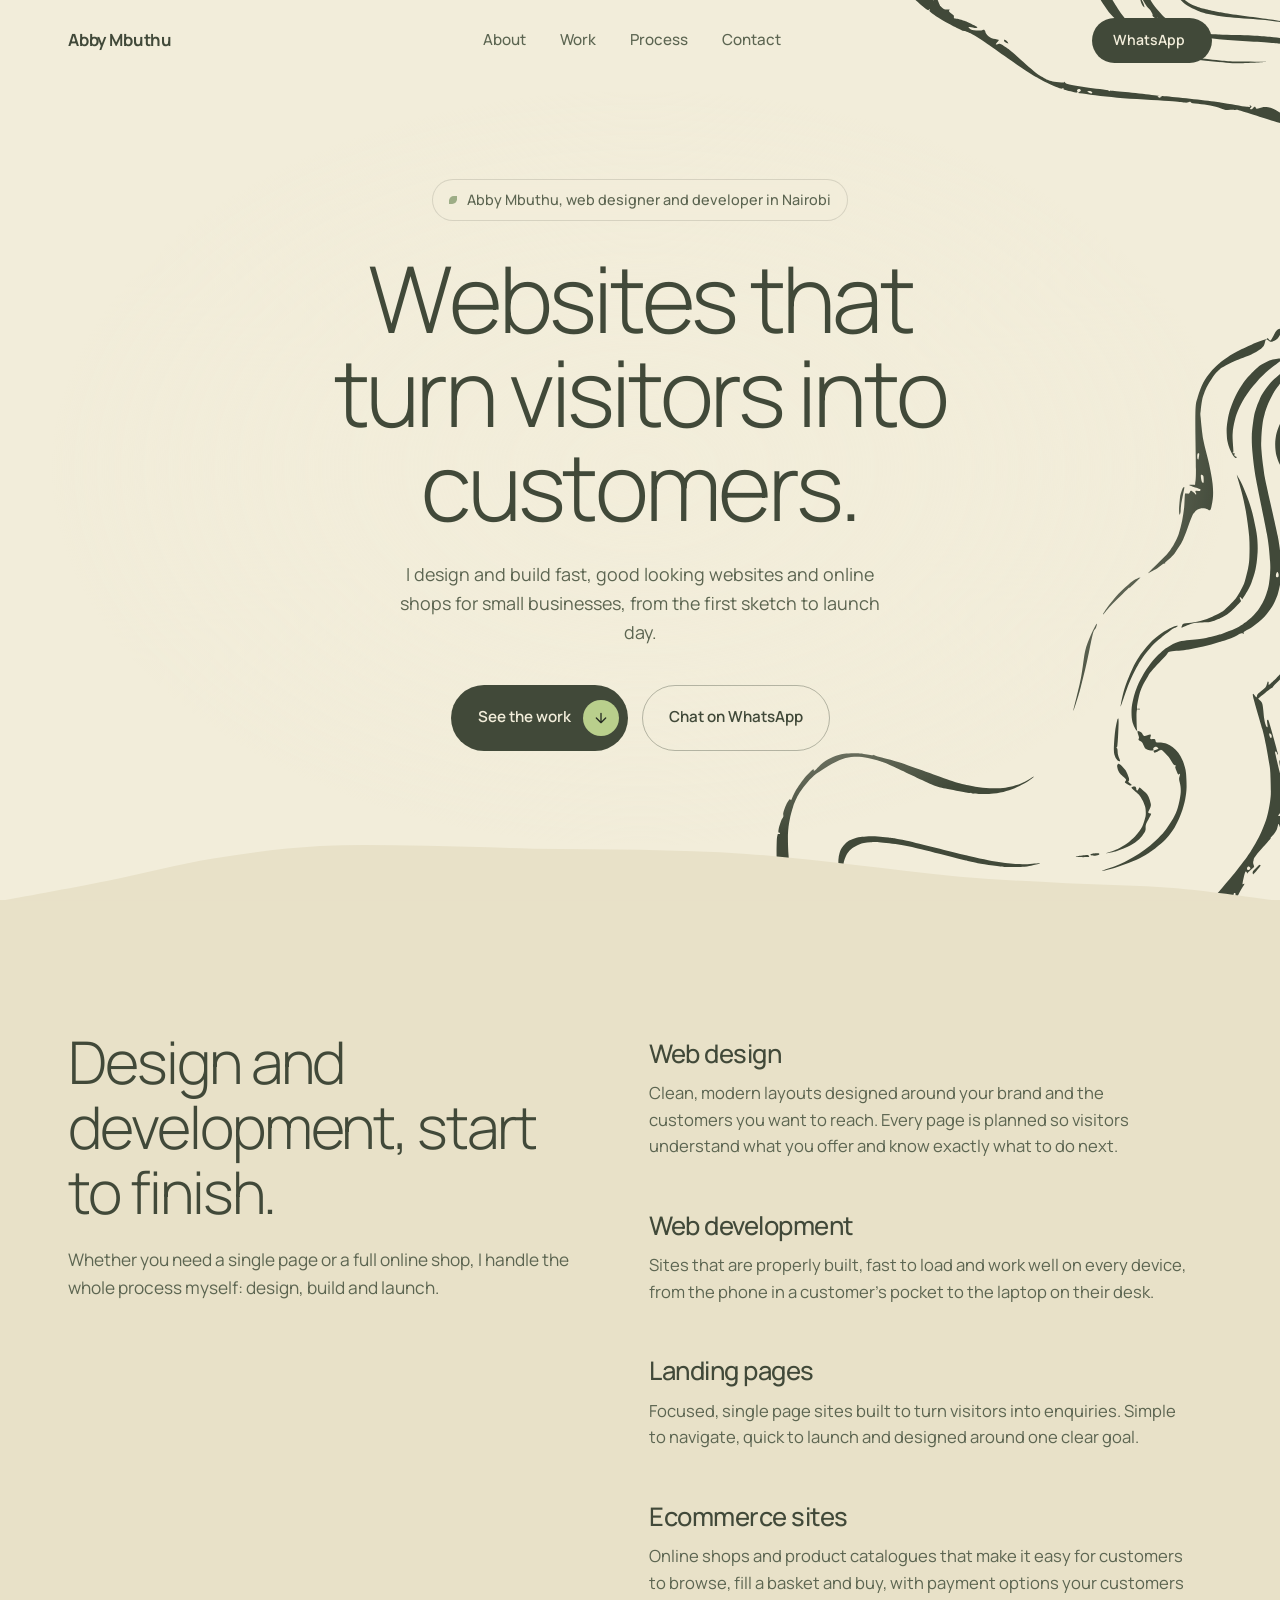
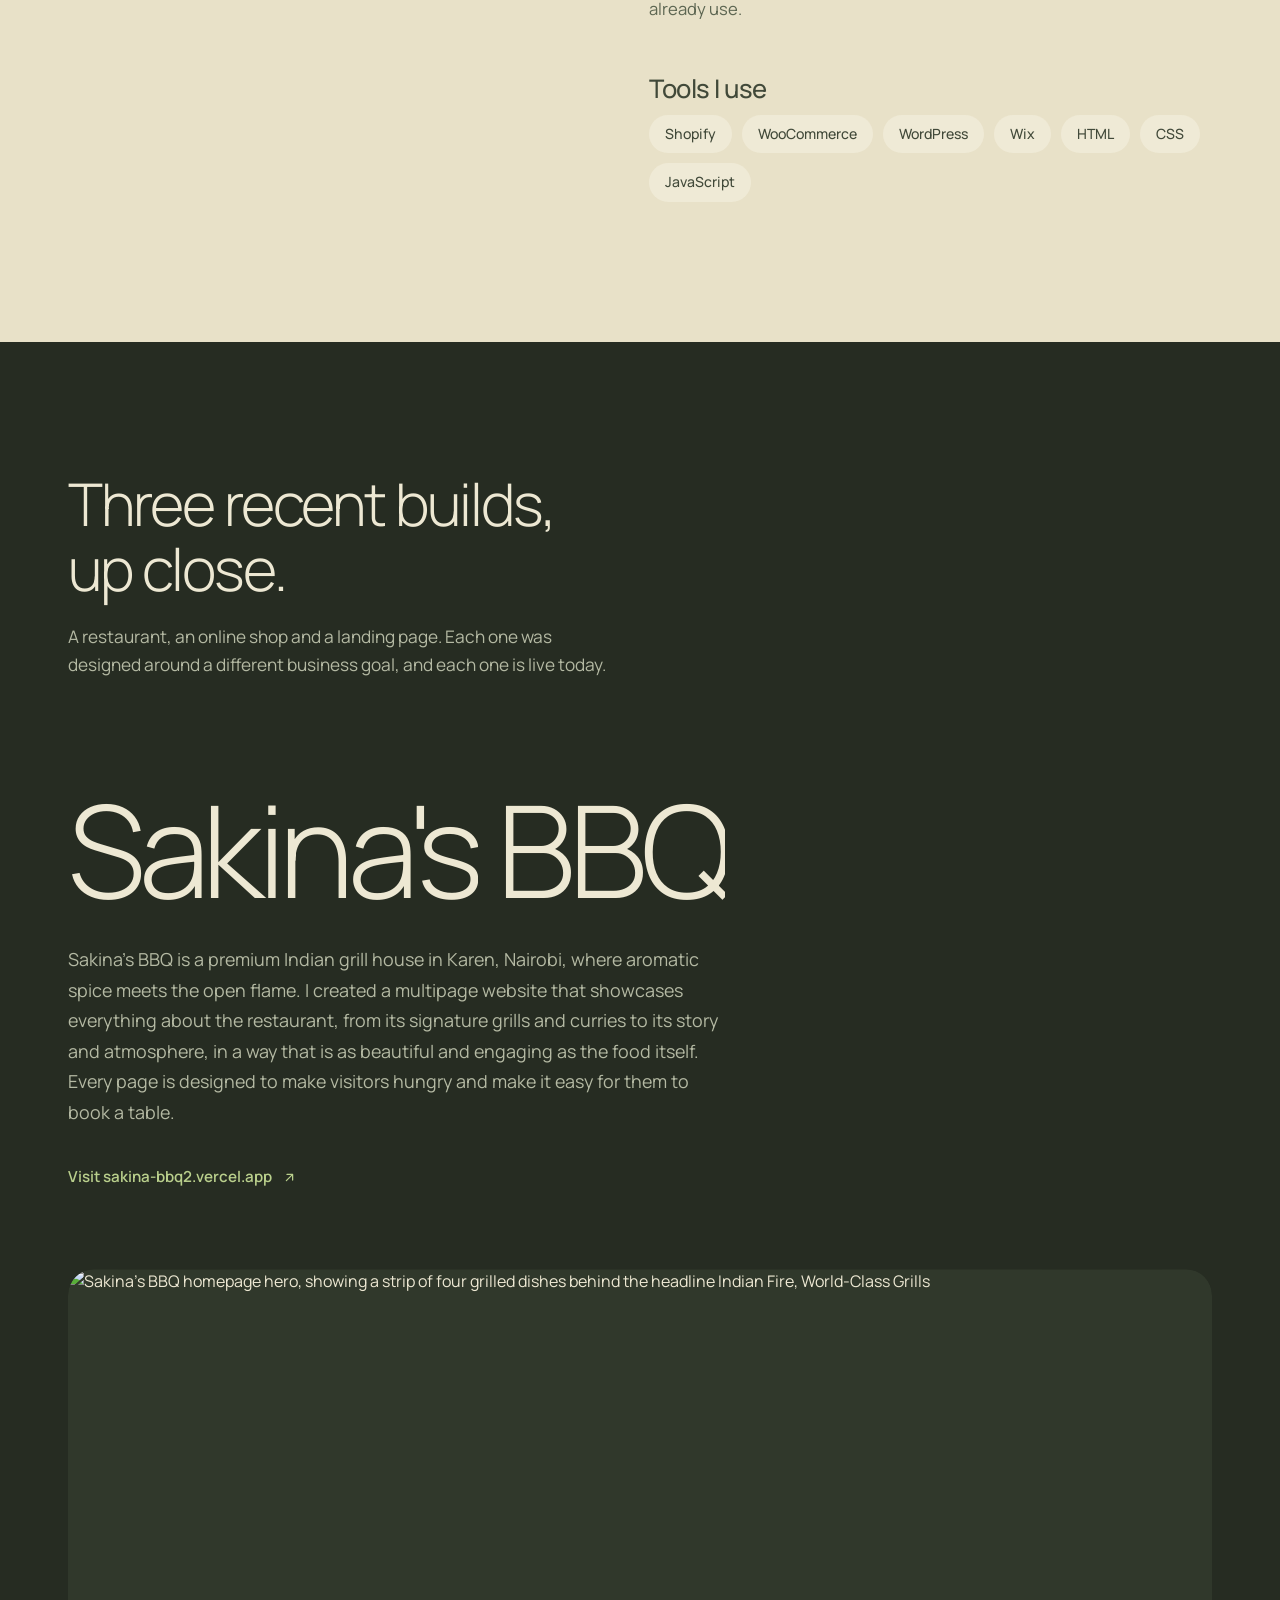
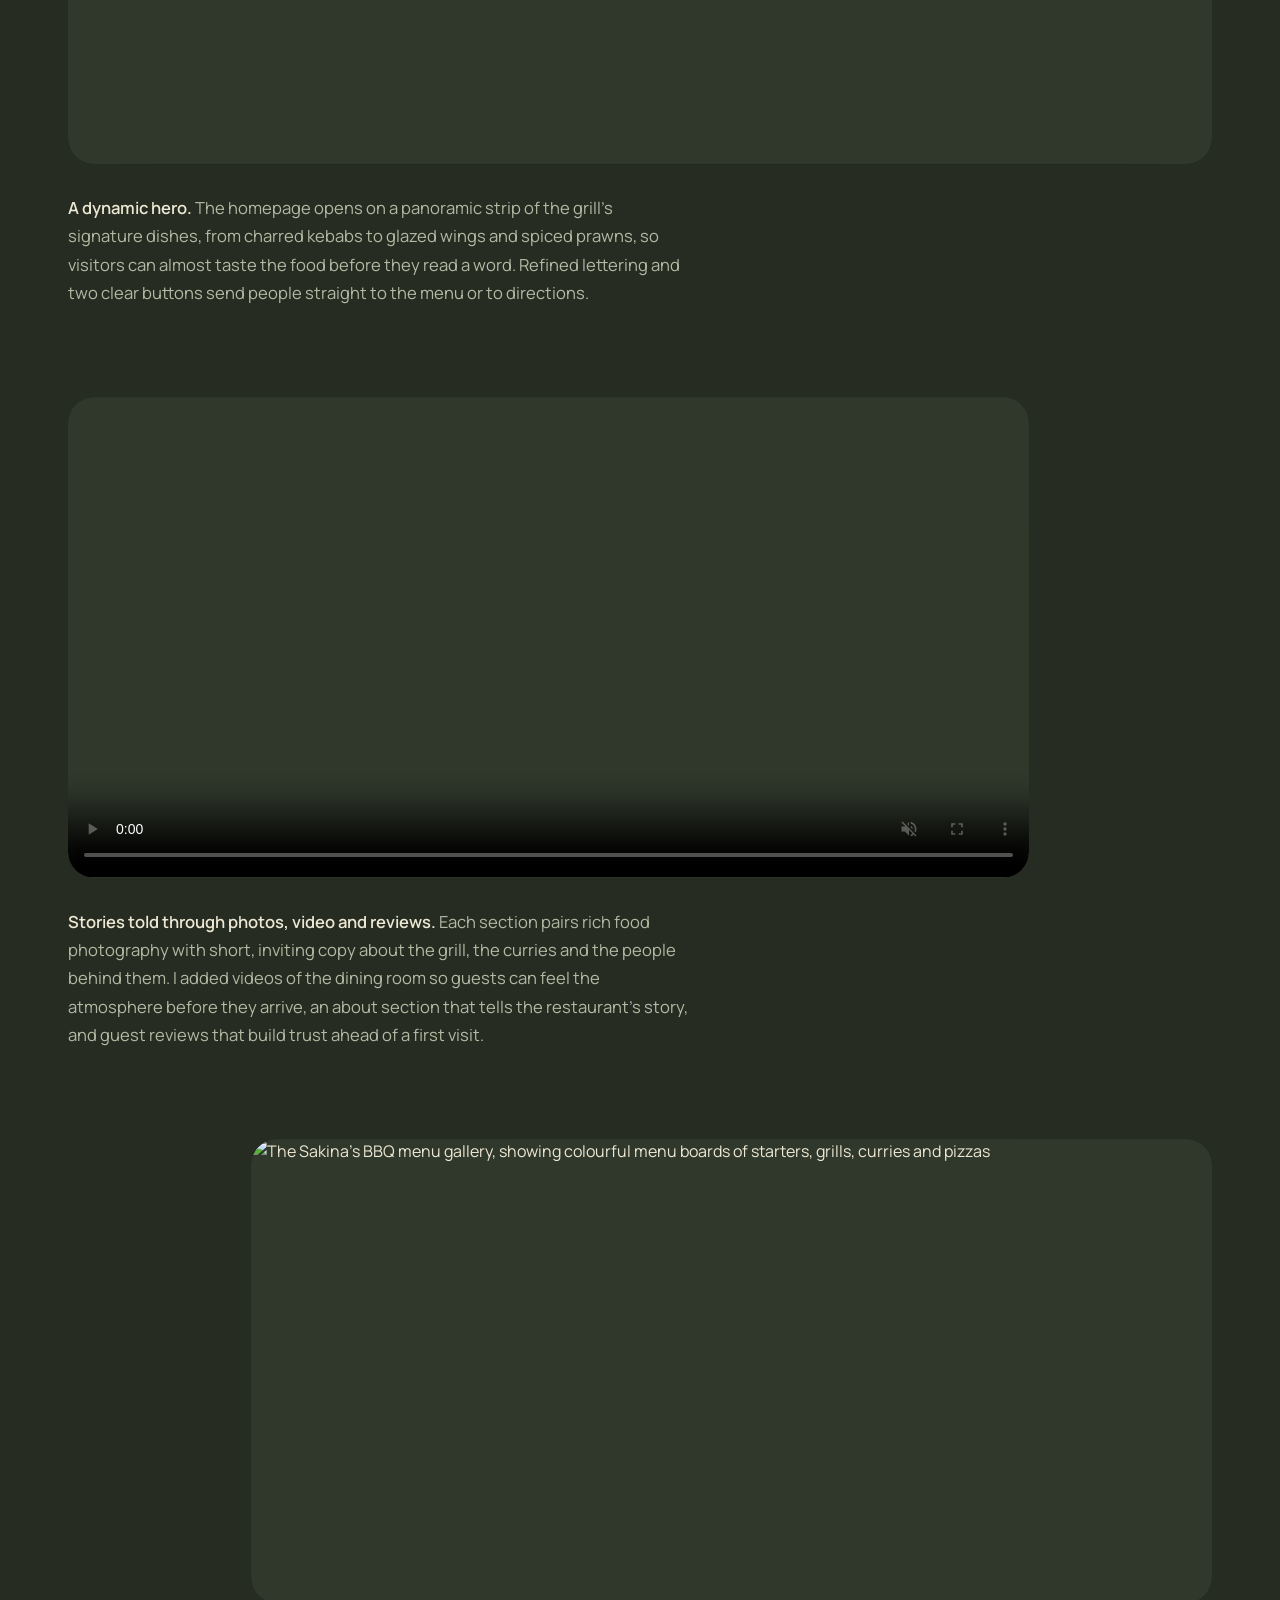
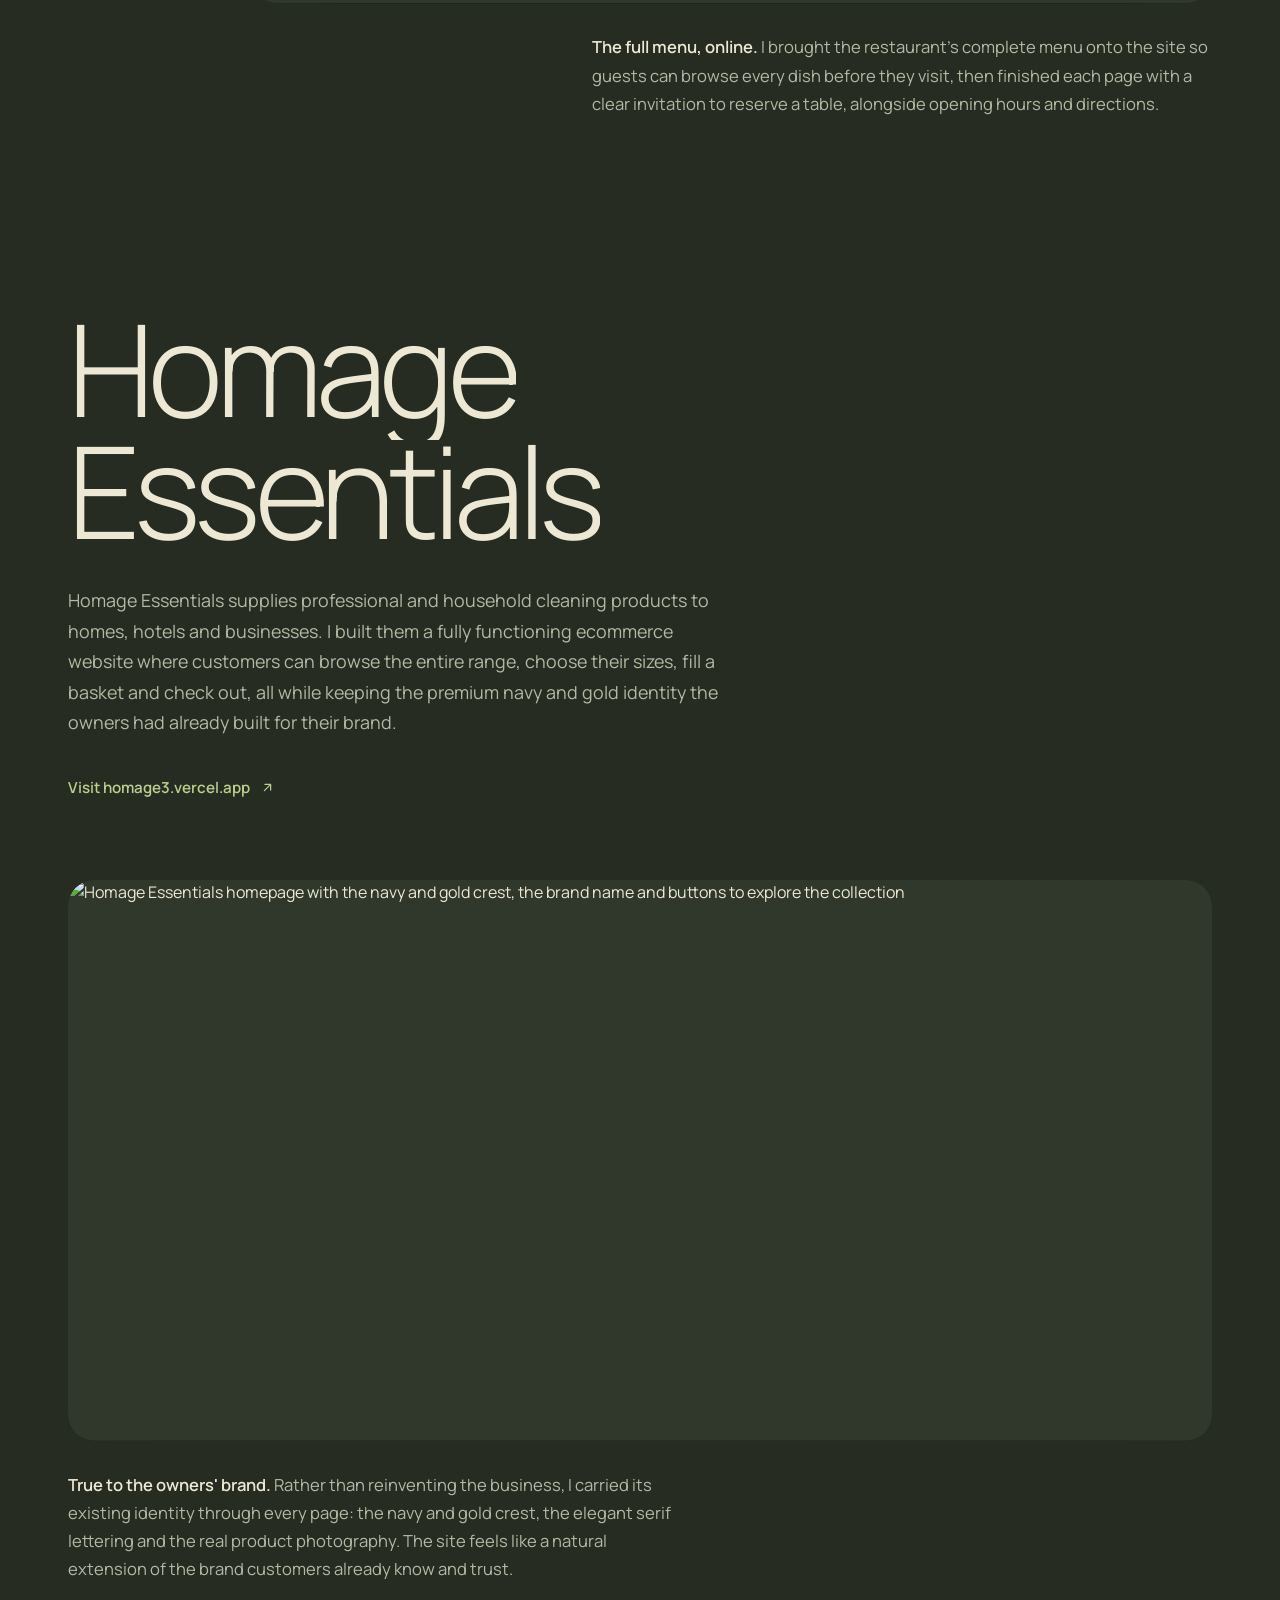
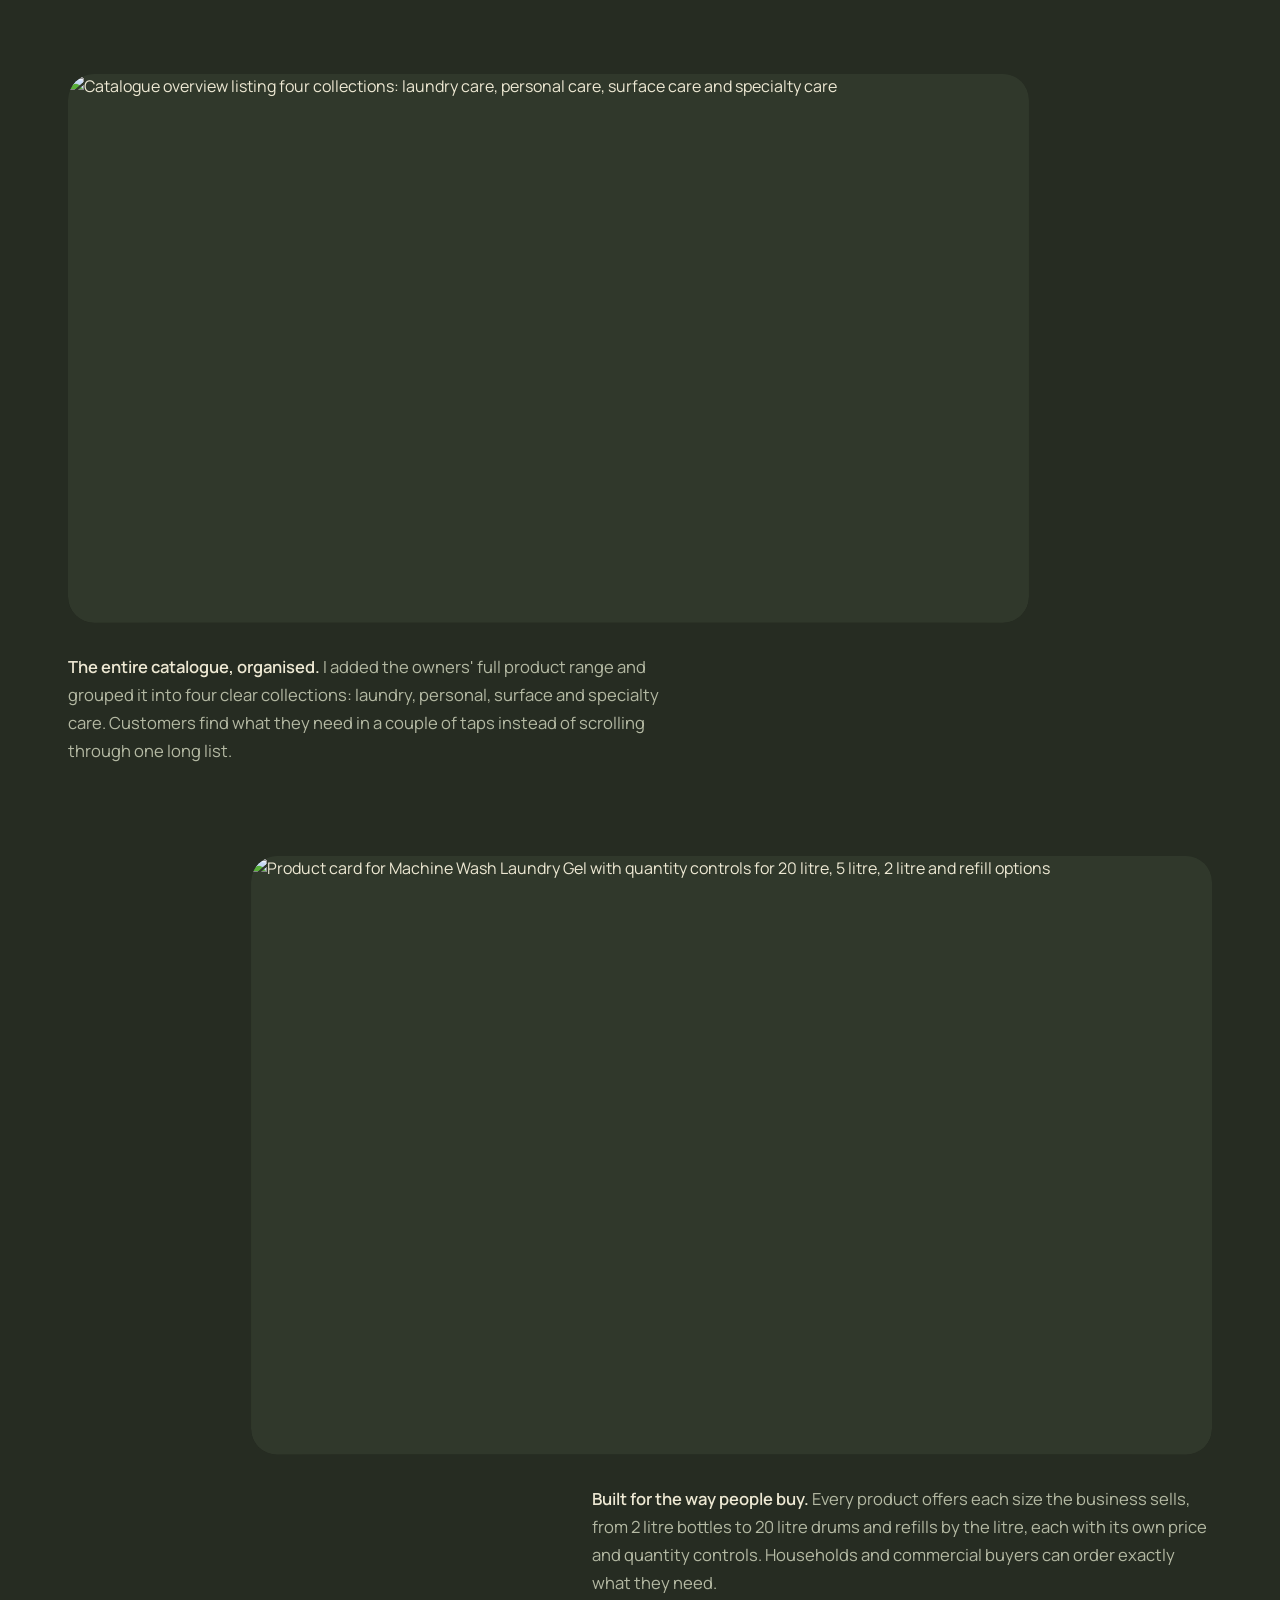
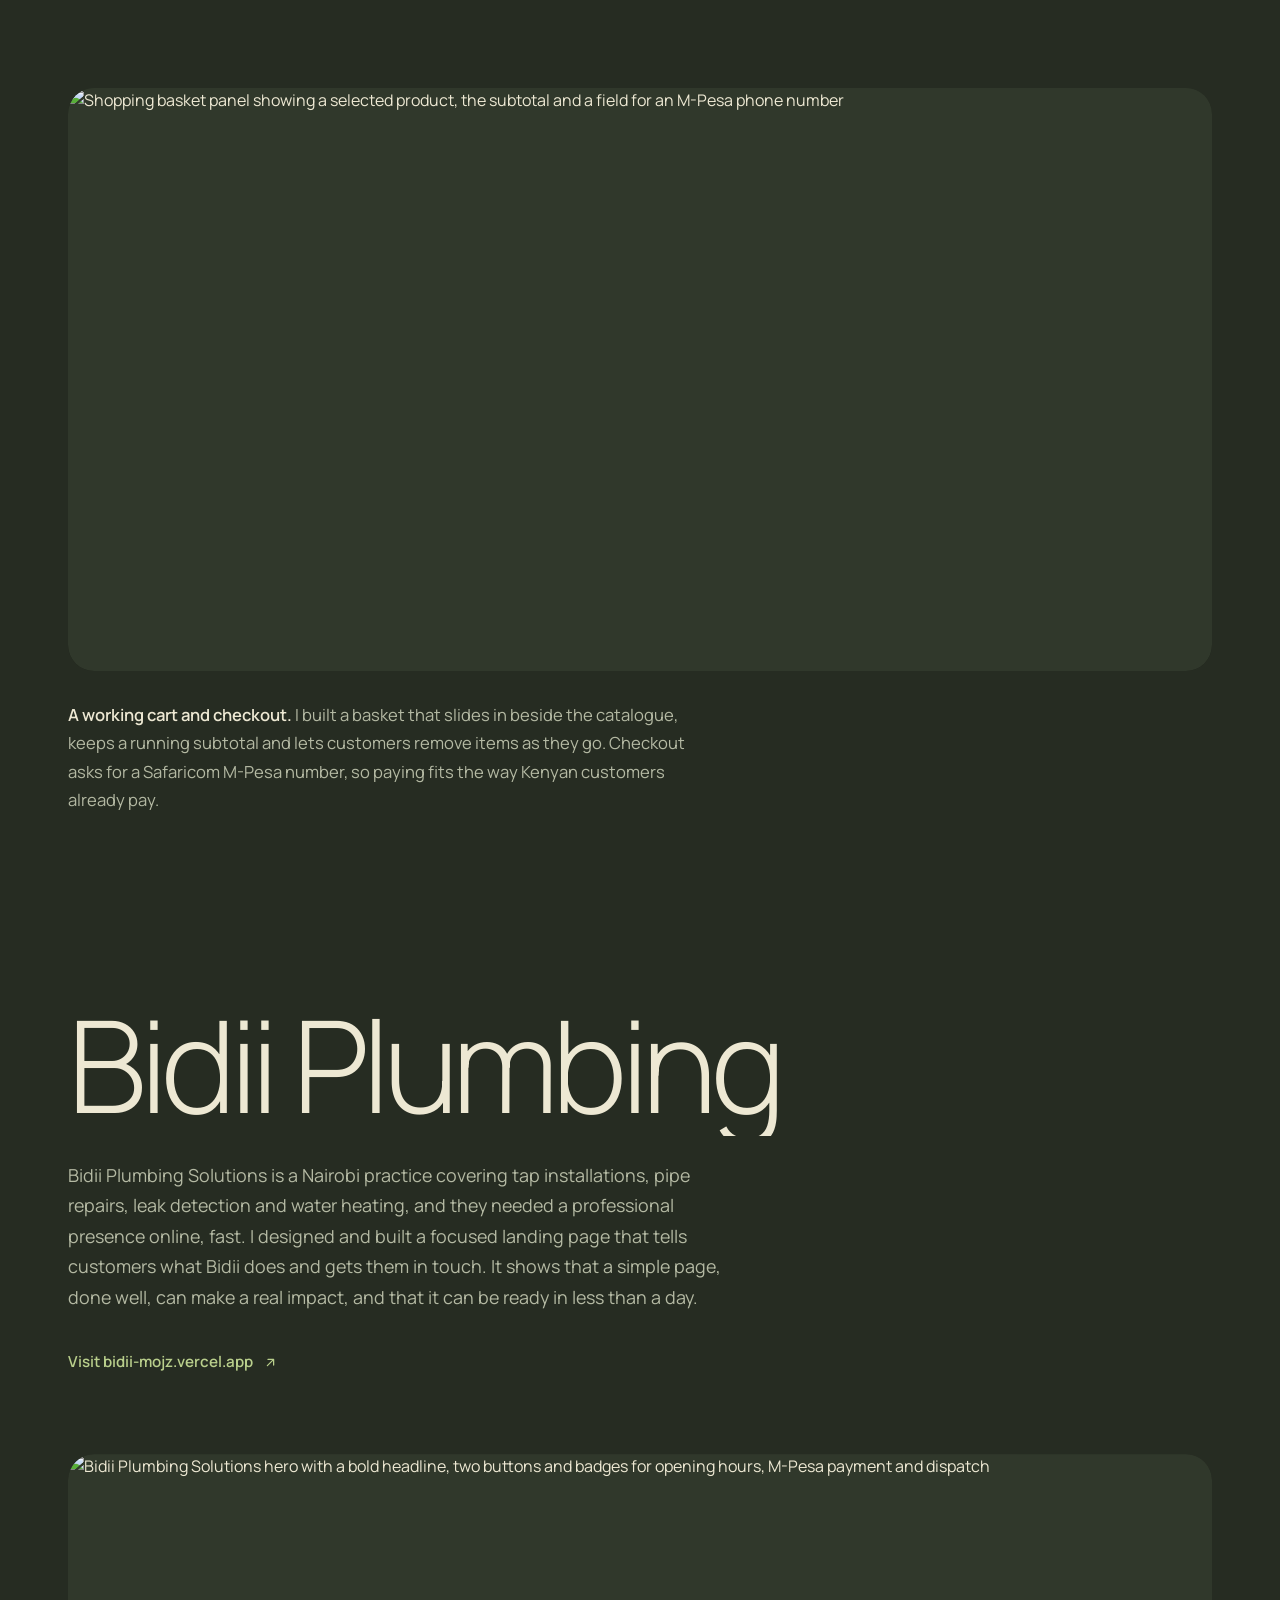
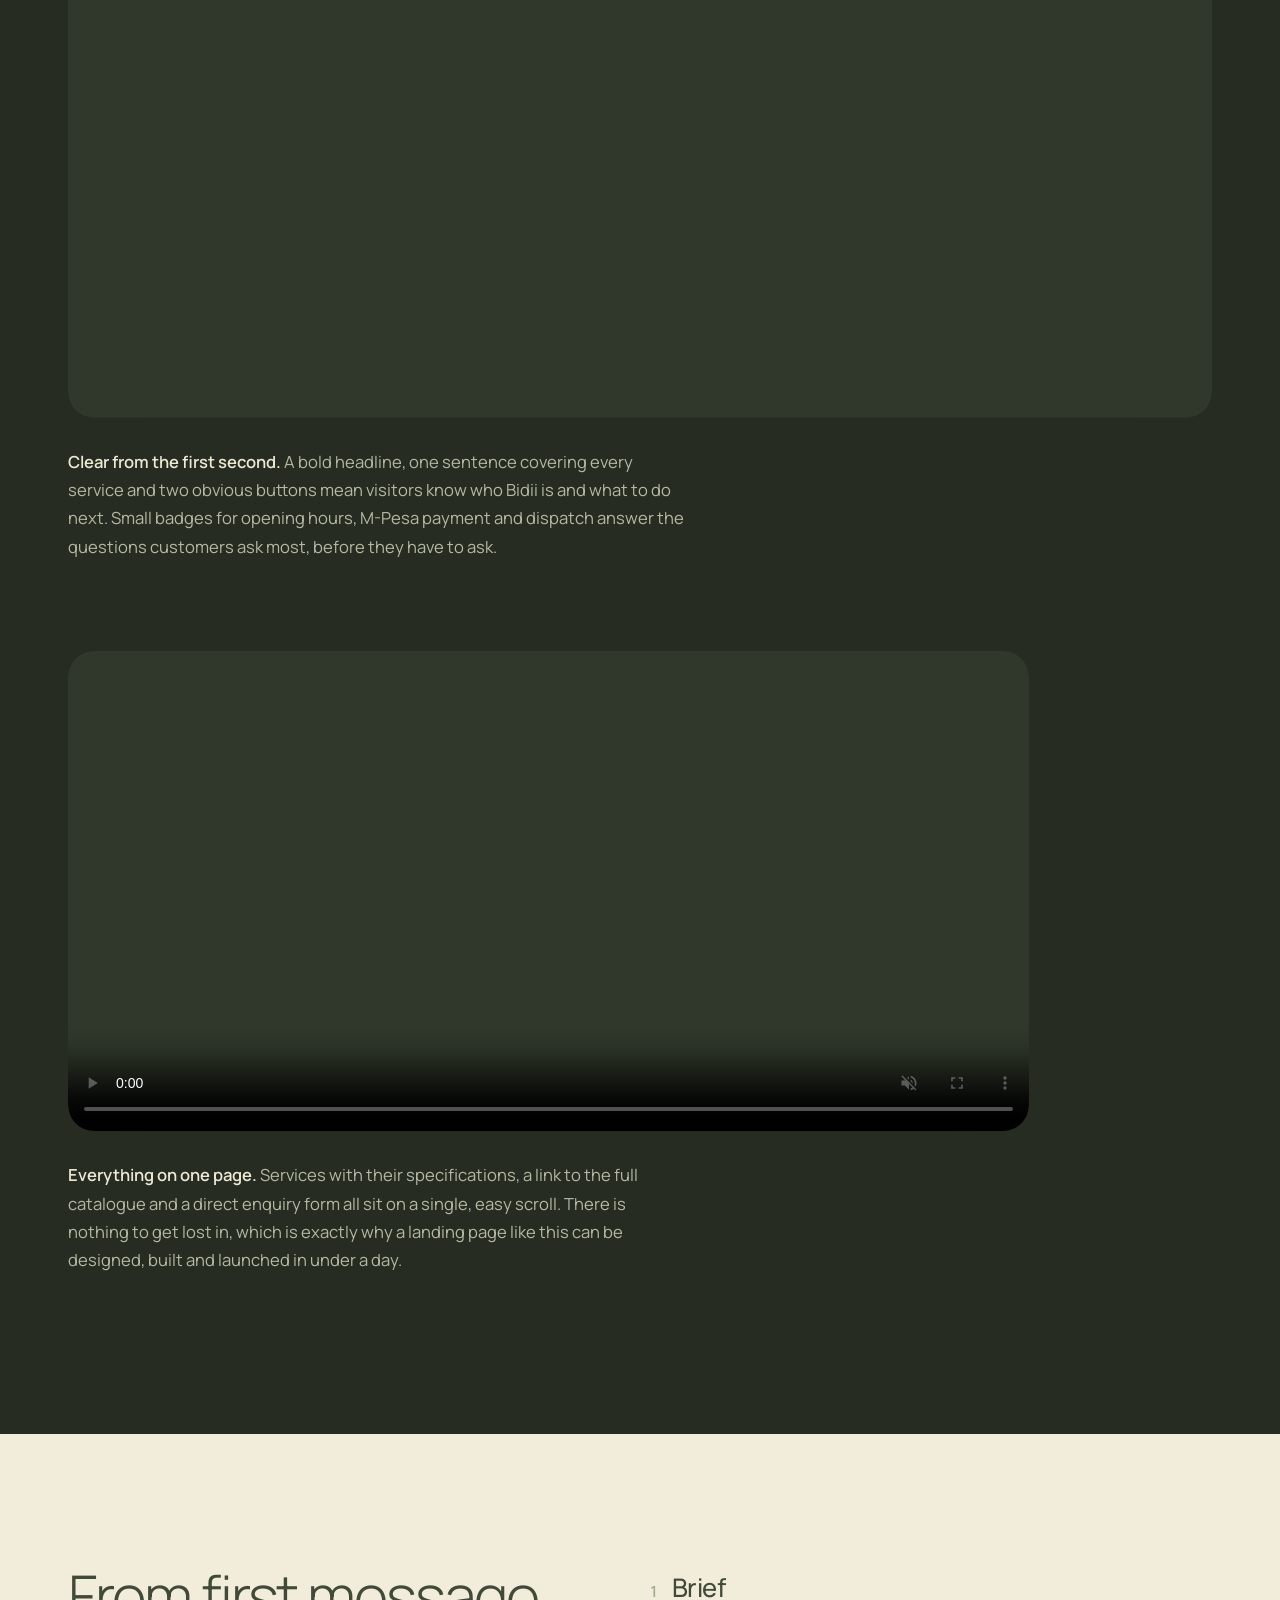
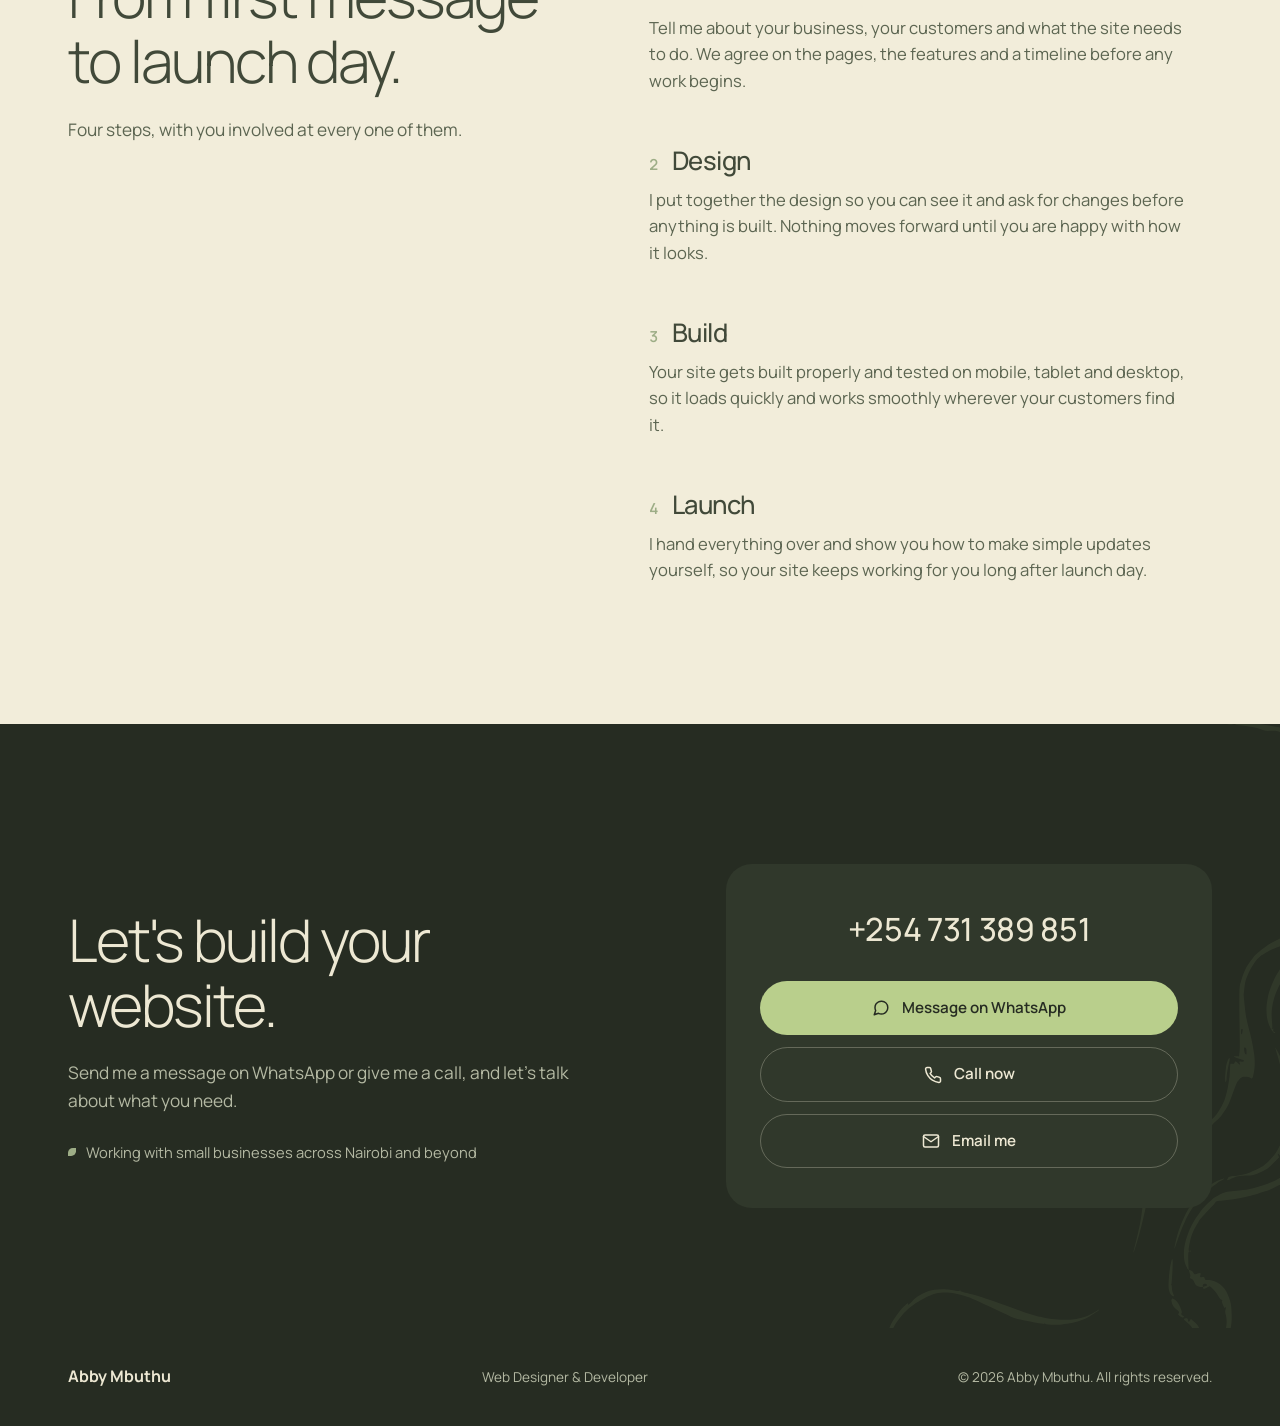
==== index.html @ 6defbc20 "Add files via upload" ====
<!DOCTYPE html>
<html lang="en-GB">
<head>
<meta charset="UTF-8">
<meta name="viewport" content="width=device-width, initial-scale=1.0">
<title>Abby Mbuthu | Web Designer &amp; Developer</title>
<meta name="description" content="Abby Mbuthu is a web designer and developer building fast, modern websites and online shops for small businesses in Kenya.">
<meta name="author" content="Abby Mbuthu">
<meta name="theme-color" content="#F2EDDA">
<meta property="og:title" content="Abby Mbuthu | Web Designer &amp; Developer">
<meta property="og:description" content="Fast, modern websites and online shops for small businesses in Kenya.">
<meta property="og:type" content="website">
<script>document.documentElement.classList.add('js');</script>
<link rel="preconnect" href="https://fonts.googleapis.com">
<link rel="preconnect" href="https://fonts.gstatic.com" crossorigin>
<link href="https://fonts.googleapis.com/css2?family=Manrope:wght@200..800&display=swap" rel="stylesheet">
<link rel="stylesheet" href="styles.css">
</head>
<body>

<!-- The hero line art, traced from the original image so it stays sharp at any screen size -->
<svg width="0" height="0" style="position:absolute" aria-hidden="true" focusable="false">
  <symbol id="ink-lines" viewBox="0 0 736 1041">
    <path fill-rule="evenodd" d="M389.5 1035.5C388.9 1035.8 386.9 1036.0 390.0 1036.0C393.1 1036.0 404.0 1035.6 408.2 1035.8C412.5 1035.9 414.2 1036.6 415.5 1037.0C416.8 1037.4 415.8 1038.1 416.2 1038.2C416.7 1038.4 417.2 1037.6 418.0 1038.0C418.8 1038.4 419.4 1040.3 420.8 1040.8C422.1 1041.2 425.8 1041.3 426.2 1040.8C426.8 1040.2 424.5 1038.2 423.8 1037.5C423.0 1036.8 423.5 1036.8 421.8 1036.2C420.0 1035.7 416.8 1034.7 413.2 1034.2C409.8 1033.8 404.0 1033.5 400.8 1033.5C397.5 1033.5 395.4 1033.9 393.5 1034.2C391.6 1034.6 390.1 1035.2 389.5 1035.5ZM728.8 1031.0C728.5 1030.8 728.1 1031.0 727.8 1031.5C727.4 1032.0 726.9 1032.7 726.5 1034.2C726.1 1035.8 724.9 1039.7 725.2 1040.8C725.6 1041.8 728.2 1041.9 728.8 1040.8C729.3 1039.6 728.7 1035.1 728.8 1033.8C728.8 1032.4 729.2 1033.2 729.2 1032.8C729.2 1032.3 729.0 1031.2 728.8 1031.0ZM371.0 1031.5C370.9 1031.8 371.7 1032.4 372.5 1032.8C373.3 1033.1 374.9 1033.6 376.0 1033.8C377.1 1033.9 379.7 1034.2 379.2 1033.8C378.8 1033.2 374.6 1031.1 373.2 1030.8C371.9 1030.4 371.1 1031.2 371.0 1031.5ZM333.8 996.2C332.5 995.2 333.8 997.7 334.5 999.2C335.2 1000.8 335.9 1002.5 338.2 1005.5C340.6 1008.5 344.9 1013.6 348.5 1017.0C352.1 1020.4 356.6 1023.7 359.8 1025.8C362.9 1027.8 365.7 1028.9 367.2 1029.5C368.8 1030.1 369.0 1029.8 369.0 1029.5C369.0 1029.2 367.2 1027.8 367.2 1027.5C367.3 1027.2 369.0 1027.7 369.2 1027.5C369.5 1027.3 369.2 1026.6 368.8 1026.2C368.3 1025.9 367.5 1025.6 366.8 1025.5C366.0 1025.4 366.8 1027.2 364.5 1025.8C362.2 1024.2 357.0 1019.9 353.2 1016.5C349.5 1013.1 345.0 1008.9 341.8 1005.5C338.5 1002.1 335.0 997.3 333.8 996.2ZM735.8 992.5C735.3 990.8 734.0 997.3 733.2 1000.0C732.5 1002.7 731.8 1006.0 731.2 1008.8C730.7 1011.5 730.2 1014.0 730.0 1016.8C729.8 1019.5 729.9 1024.2 730.0 1025.5C730.1 1026.8 729.9 1027.2 730.8 1024.8C731.6 1022.2 734.2 1013.0 735.0 1010.5C735.8 1008.0 735.6 1013.0 735.8 1010.0C735.9 1007.0 736.2 994.2 735.8 992.5ZM310.5 959.2C310.0 958.7 309.6 960.0 309.5 960.5C309.4 961.0 309.5 961.5 310.0 962.5C310.5 963.5 311.1 965.0 312.2 966.8C313.4 968.5 315.9 971.5 316.8 972.8C317.6 974.0 317.0 974.2 317.2 974.5C317.5 974.8 317.9 975.2 318.0 974.8C318.1 974.3 318.9 973.5 318.0 971.8C317.1 970.0 314.0 966.1 312.8 964.0C311.5 961.9 311.0 959.8 310.5 959.2ZM305.2 950.0C305.0 950.0 304.5 949.7 304.8 950.5C305.0 951.3 305.9 953.8 306.5 955.0C307.1 956.2 308.0 957.2 308.5 957.8C309.0 958.3 309.6 958.5 309.8 958.2C309.9 958.0 310.1 957.1 309.5 956.0C308.9 954.9 306.8 952.5 306.2 951.5C305.7 950.5 306.2 950.5 306.0 950.2C305.8 950.0 305.5 950.0 305.2 950.0ZM300.2 935.2C299.5 934.4 299.1 937.7 299.2 939.0C299.4 940.3 300.5 942.2 301.0 943.2C301.5 944.2 301.9 944.7 302.2 945.0C302.6 945.3 303.0 945.4 303.2 945.2C303.5 945.1 304.0 945.9 303.5 944.2C303.0 942.6 301.0 936.1 300.2 935.2ZM331.8 926.8C331.8 927.5 332.3 929.7 333.0 931.8C333.7 933.8 334.6 936.3 336.0 939.0C337.4 941.7 339.3 945.1 341.2 947.8C343.2 950.4 345.0 952.4 347.8 954.8C350.5 957.1 354.2 959.8 357.5 961.8C360.8 963.7 364.4 965.2 367.8 966.5C371.1 967.8 370.0 967.9 377.8 969.8C385.5 971.6 405.3 975.5 414.5 977.8C423.7 980.0 427.2 981.0 432.8 983.0C438.3 985.0 444.4 988.1 448.0 990.0C451.6 991.9 451.8 992.1 454.5 994.2C457.2 996.4 461.1 999.4 464.2 1002.8C467.4 1006.1 470.9 1010.5 473.5 1014.5C476.1 1018.5 478.0 1022.2 479.8 1026.5C481.5 1030.8 483.2 1037.9 484.2 1040.2C485.2 1042.6 486.2 1043.4 485.8 1040.8C485.3 1038.1 483.2 1029.3 481.5 1024.5C479.8 1019.7 478.0 1016.0 475.5 1012.0C473.0 1008.0 468.5 1002.9 466.2 1000.2C464.0 997.6 463.0 997.1 461.8 996.2C460.5 995.4 459.2 995.5 458.5 995.2C457.8 995.0 457.8 994.8 457.8 994.5C457.7 994.2 459.0 994.2 458.0 993.2C457.0 992.3 454.3 990.4 451.8 989.0C449.2 987.6 444.4 985.7 442.8 984.8C441.1 983.8 442.2 983.7 441.8 983.5C441.3 983.3 443.4 984.6 440.0 983.5C436.6 982.4 429.8 979.4 421.5 977.0C413.2 974.6 397.8 971.2 390.0 969.0C382.2 966.8 379.2 965.7 374.8 964.0C370.3 962.3 367.2 961.0 363.5 959.0C359.8 957.0 356.0 954.9 352.5 952.2C349.0 949.6 345.0 945.5 342.5 943.0C340.0 940.5 339.4 939.7 337.8 937.0C336.1 934.3 333.5 928.7 332.5 927.0C331.5 925.3 331.7 926.0 331.8 926.8ZM735.8 910.0C735.3 904.0 734.2 911.9 733.2 915.8C732.2 919.6 733.1 922.0 729.8 933.2C726.4 944.5 717.0 971.0 713.0 983.2C709.0 995.5 708.0 999.5 706.0 1006.5C704.0 1013.5 702.5 1019.3 701.2 1025.0C700.0 1030.7 697.1 1038.1 698.5 1040.8C699.9 1043.4 707.4 1042.8 709.8 1040.8C712.1 1038.7 710.4 1036.5 712.8 1028.5C715.1 1020.5 721.6 1000.2 723.8 993.0C725.9 985.8 725.2 987.5 725.5 985.0C725.8 982.5 725.2 980.3 725.5 978.0C725.8 975.7 725.9 974.4 727.0 971.0C728.1 967.6 730.9 960.7 732.2 957.5C733.6 954.3 734.4 952.8 735.0 951.8C735.6 950.8 735.6 958.5 735.8 951.5C735.9 944.5 736.2 916.0 735.8 910.0ZM671.5 897.2C671.3 897.1 671.6 896.5 670.8 897.2C669.9 898.0 667.2 900.7 666.2 901.8C665.3 902.8 665.2 903.2 665.0 903.8C664.8 904.3 665.1 905.0 665.2 905.2C665.4 905.5 664.9 906.4 666.0 905.2C667.1 904.1 670.8 899.6 671.8 898.2C672.7 896.9 671.7 897.4 671.5 897.2ZM516.2 889.0C516.1 888.7 516.2 888.2 514.5 888.2C512.8 888.3 507.8 889.0 506.2 889.2C504.7 889.5 503.7 889.9 505.2 890.0C506.8 890.1 513.7 890.2 515.5 890.0C517.3 889.8 516.4 889.3 516.2 889.0ZM525.8 887.2C525.8 887.0 525.6 886.6 525.0 886.5C524.4 886.4 523.1 886.4 522.0 886.5C520.9 886.6 519.2 887.0 518.5 887.2C517.8 887.5 517.3 888.0 517.8 888.2C518.2 888.5 519.8 888.8 521.0 888.8C522.2 888.7 524.2 888.2 525.0 888.0C525.8 887.8 525.8 887.5 525.8 887.2ZM289.0 892.5C288.9 894.8 289.0 897.3 289.2 900.0C289.5 902.7 289.8 904.6 290.8 908.5C291.8 912.4 294.2 920.3 295.2 923.2C296.2 926.2 297.0 928.5 296.8 926.0C296.5 923.5 294.0 913.0 293.5 908.2C293.0 903.5 293.3 900.4 293.5 897.8C293.7 895.1 293.9 894.4 294.5 892.5C295.1 890.6 296.1 888.2 297.2 886.5C298.4 884.8 299.8 883.3 301.5 882.0C303.2 880.7 306.0 879.3 307.8 878.5C309.5 877.7 310.5 877.6 312.2 877.2C314.0 876.9 316.0 876.6 318.2 876.5C320.5 876.4 321.1 876.1 325.8 876.5C330.4 876.9 339.2 877.8 346.2 879.0C353.2 880.2 357.7 881.3 367.8 883.8C377.8 886.2 397.5 891.4 406.5 893.5C415.5 895.6 416.6 895.7 421.5 896.5C426.4 897.3 432.5 898.1 436.0 898.5C439.5 898.9 439.1 899.0 442.8 899.0C446.4 899.0 454.0 899.0 457.8 898.8C461.5 898.5 463.2 898.0 465.5 897.5C467.8 897.0 473.4 895.7 471.8 895.5C470.1 895.3 461.5 896.6 455.8 896.5C450.0 896.4 445.5 896.2 437.5 895.0C429.5 893.8 421.9 892.3 407.5 889.0C393.1 885.7 363.4 878.0 351.2 875.2C339.1 872.5 338.9 872.9 334.5 872.2C330.1 871.6 328.1 871.4 324.8 871.2C321.4 871.1 317.2 871.1 314.2 871.2C311.3 871.4 309.6 871.5 307.2 872.0C304.9 872.5 301.9 873.7 300.0 874.5C298.1 875.3 297.3 875.8 296.0 877.0C294.7 878.2 293.0 880.2 292.0 881.8C291.0 883.3 290.5 884.7 290.0 886.5C289.5 888.3 289.1 890.2 289.0 892.5ZM563.0 827.2C562.1 826.6 562.4 826.9 562.0 827.2C561.6 827.6 560.9 829.2 560.5 829.5C560.1 829.8 559.7 829.6 559.5 829.2C559.3 828.9 559.5 827.8 559.2 827.2C559.0 826.7 558.8 826.2 558.2 826.0C557.7 825.8 556.5 826.0 556.0 826.2C555.5 826.5 554.5 826.5 555.5 827.8C556.5 829.0 560.2 831.7 561.8 833.5C563.3 835.3 564.1 836.9 565.0 838.5C565.9 840.1 566.5 841.9 567.0 843.2C567.5 844.6 567.6 844.9 567.8 846.5C567.9 848.1 568.2 850.4 567.8 853.0C567.2 855.6 566.1 859.5 564.8 862.2C563.4 865.0 561.2 867.6 559.5 869.8C557.8 871.9 555.8 873.6 554.2 875.0C552.7 876.4 552.3 876.7 550.2 878.0C548.2 879.3 545.0 881.3 542.0 882.8C539.0 884.2 532.0 886.2 532.0 886.5C532.0 886.8 538.1 885.7 541.8 884.5C545.4 883.3 550.4 881.3 553.8 879.5C557.1 877.7 559.9 875.6 562.0 873.8C564.1 871.9 565.5 869.7 566.5 868.2C567.5 866.8 567.5 866.3 567.8 865.0C568.0 863.7 567.5 862.5 568.2 860.2C569.0 858.0 571.8 853.4 572.5 851.8C573.2 850.1 572.9 850.9 572.5 850.5C572.1 850.1 570.3 850.5 570.2 849.5C570.2 848.5 571.9 846.1 572.2 844.8C572.6 843.4 572.8 843.1 572.5 841.5C572.2 839.9 571.3 837.0 570.5 835.2C569.7 833.5 568.8 832.6 567.5 831.2C566.2 829.9 563.9 827.9 563.0 827.2ZM542.8 805.5C542.5 805.9 541.8 806.4 542.0 807.8C542.2 809.1 542.7 811.6 544.0 813.5C545.3 815.4 548.9 817.9 549.8 819.2C550.6 820.6 549.0 821.1 549.0 821.8C549.0 822.4 549.4 822.5 550.0 823.0C550.6 823.5 552.0 824.4 552.8 824.8C553.5 825.1 554.1 825.1 554.5 825.0C554.9 824.9 555.4 824.8 555.0 824.2C554.6 823.7 552.6 822.4 552.2 821.8C551.9 821.1 552.7 820.9 552.8 820.2C552.8 819.6 553.0 819.2 552.5 817.8C552.0 816.3 550.8 813.3 549.8 811.5C548.7 809.7 547.0 808.0 546.0 807.0C545.0 806.0 544.3 805.8 543.8 805.5C543.2 805.2 543.0 805.1 542.8 805.5ZM466.0 817.0C464.7 817.5 458.8 821.5 455.2 823.0C451.7 824.5 448.0 825.5 444.8 826.2C441.5 827.0 439.9 827.4 435.8 827.5C431.6 827.6 424.8 827.5 420.0 827.0C415.2 826.5 411.4 825.8 406.8 824.8C402.1 823.8 402.7 824.5 392.2 821.0C381.8 817.5 355.5 807.8 344.0 804.0C332.5 800.2 327.0 799.5 323.2 798.2C319.5 797.0 322.2 796.9 321.5 796.8C320.8 796.6 321.4 797.7 319.0 797.5C316.6 797.3 311.1 796.0 307.0 795.8C302.9 795.5 298.0 795.7 294.2 796.2C290.5 796.8 287.7 797.7 284.5 799.0C281.3 800.3 278.1 802.2 275.2 804.2C272.4 806.3 269.0 810.5 267.5 811.5C266.0 812.5 267.1 809.9 266.2 810.2C265.4 810.6 263.6 812.4 262.2 813.8C260.9 815.1 260.0 815.9 258.0 818.5C256.0 821.1 252.4 826.1 250.5 829.2C248.6 832.4 247.3 836.0 246.5 837.5C245.7 839.0 246.1 838.2 245.8 838.2C245.4 838.3 245.2 837.0 244.5 837.8C243.8 838.5 242.4 840.8 241.5 842.8C240.6 844.8 239.4 848.0 239.0 849.8C238.6 851.5 239.3 852.1 239.0 853.2C238.7 854.4 237.9 855.0 237.2 856.5C236.6 858.0 235.7 860.7 235.2 862.5C234.8 864.3 234.4 866.3 234.5 867.2C234.6 868.2 235.5 867.7 235.8 868.0C236.0 868.3 236.0 868.8 235.8 869.0C235.5 869.2 234.6 868.9 234.2 869.0C233.9 869.1 234.0 868.6 233.8 869.8C233.5 870.9 233.1 872.3 233.0 876.0C232.9 879.7 232.7 886.3 233.0 891.8C233.3 897.2 234.0 902.4 235.0 908.8C236.0 915.1 236.9 919.8 239.0 929.8C241.1 939.7 245.4 956.5 247.8 968.2C250.1 980.0 252.0 992.6 253.0 1000.0C254.0 1007.4 253.8 1008.1 254.0 1012.8C254.2 1017.4 254.2 1023.1 254.0 1027.8C253.8 1032.4 251.5 1038.6 252.5 1040.8C253.5 1042.9 258.5 1043.4 260.2 1040.8C262.0 1038.1 262.7 1028.5 263.2 1024.8C263.8 1021.0 263.7 1021.2 263.8 1018.0C263.8 1014.8 263.8 1010.7 263.5 1005.8C263.2 1000.8 262.4 993.5 261.8 988.2C261.1 983.0 262.1 987.7 259.5 974.2C256.9 960.8 248.6 921.7 246.0 907.5C243.4 893.3 244.2 895.4 243.8 889.0C243.3 882.6 243.1 874.8 243.2 869.2C243.4 863.8 244.0 860.1 244.8 856.0C245.5 851.9 246.8 847.5 247.8 844.5C248.7 841.5 249.2 840.5 250.2 838.2C251.3 836.0 252.2 834.0 254.0 831.2C255.8 828.5 258.5 824.8 261.0 822.0C263.5 819.2 266.0 816.8 269.2 814.2C272.5 811.8 276.3 809.2 280.2 807.0C284.2 804.8 288.9 802.3 292.8 801.0C296.6 799.7 299.4 799.2 303.2 799.0C307.1 798.8 311.8 799.3 315.8 800.0C319.7 800.7 323.2 801.8 327.0 803.0C330.8 804.2 330.5 804.0 338.2 807.5C346.0 811.0 365.2 820.4 373.2 823.8C381.2 827.1 380.5 826.4 386.2 827.8C392.0 829.1 403.8 831.2 407.5 831.8C411.2 832.2 408.1 830.7 408.8 830.8C409.4 830.8 409.0 831.9 411.2 832.2C413.5 832.6 419.3 832.7 422.0 832.8C424.7 832.8 424.7 832.8 427.5 832.5C430.3 832.2 435.2 831.6 438.8 830.8C442.3 829.9 445.9 828.7 449.0 827.5C452.1 826.3 454.9 824.8 457.2 823.5C459.6 822.2 461.5 820.8 463.0 819.8C464.5 818.7 467.3 816.5 466.0 817.0ZM251.5 970.5C251.8 970.3 252.3 970.0 252.8 971.2C253.2 972.5 254.1 976.2 254.2 977.8C254.4 979.2 254.0 980.0 253.8 980.2C253.5 980.5 253.2 980.8 252.8 979.5C252.3 978.2 251.2 973.8 251.0 972.2C250.8 970.8 251.2 970.7 251.5 970.5ZM572.2 778.8C571.3 778.4 567.9 780.3 566.5 780.0C565.1 779.7 565.0 777.7 564.0 777.0C563.0 776.3 560.9 775.0 560.5 775.8C560.1 776.5 561.6 779.9 561.8 781.2C561.9 782.6 561.0 783.0 561.5 783.8C562.0 784.5 563.6 784.7 564.5 785.8C565.4 786.8 566.1 789.2 566.8 790.2C567.4 791.2 567.5 791.3 568.2 791.8C569.0 792.2 570.2 792.8 571.2 793.0C572.3 793.2 574.2 793.3 574.8 793.0C575.3 792.7 574.5 791.8 574.8 791.2C575.0 790.8 575.7 790.2 576.2 790.0C576.8 789.8 577.8 790.0 578.2 790.2C578.8 790.5 579.8 791.2 579.2 791.8C578.8 792.2 575.8 792.7 575.2 793.2C574.8 793.8 575.3 795.3 576.2 795.2C577.2 795.2 579.7 793.4 580.8 793.0C581.8 792.6 581.4 792.0 582.8 793.0C584.1 794.0 587.0 797.1 588.8 799.2C590.5 801.4 591.9 804.5 593.0 805.8C594.1 807.0 595.0 806.5 595.2 807.0C595.5 807.5 594.4 807.7 594.8 809.0C595.1 810.3 596.6 813.8 597.2 814.8C597.9 815.7 598.2 814.5 598.5 814.5C598.8 814.5 599.0 814.2 599.0 815.0C599.0 815.8 598.2 817.4 598.2 819.2C598.3 821.1 599.3 823.7 599.5 826.0C599.7 828.3 599.9 830.0 599.5 833.2C599.1 836.5 598.1 841.6 597.0 845.2C595.9 848.9 594.4 852.0 592.8 855.0C591.1 858.0 589.1 860.9 587.2 863.5C585.4 866.1 584.0 867.8 581.5 870.5C579.0 873.2 575.3 876.8 572.0 879.5C568.7 882.2 565.2 884.8 561.8 887.0C558.3 889.2 554.7 891.2 551.2 893.0C547.8 894.8 544.9 896.2 541.0 897.8C537.1 899.3 528.2 902.2 528.0 902.5C527.8 902.8 534.8 901.2 539.5 899.8C544.2 898.3 551.5 895.8 556.2 893.8C561.0 891.8 565.2 889.4 568.2 887.8C571.2 886.1 571.6 885.8 574.2 883.8C576.9 881.8 581.3 878.2 584.0 875.8C586.7 873.2 588.4 871.2 590.2 868.8C592.1 866.3 593.6 864.1 595.2 861.0C596.9 857.9 598.8 854.0 600.2 850.0C601.7 846.0 603.0 841.1 603.8 837.2C604.5 833.4 604.9 830.6 605.0 826.8C605.1 822.9 604.8 817.0 604.5 814.0C604.2 811.0 604.0 810.5 603.5 808.5C603.0 806.5 602.2 804.0 601.2 801.8C600.2 799.5 599.0 797.2 597.5 795.2C596.0 793.3 594.2 791.6 592.5 790.2C590.8 788.9 588.8 788.0 587.0 787.2C585.2 786.5 583.3 786.2 581.8 786.0C580.2 785.8 578.4 786.2 577.5 785.8C576.6 785.2 577.0 783.5 576.2 783.0C575.5 782.5 573.7 783.1 573.0 783.0C572.3 782.9 572.1 783.0 572.0 782.2C571.9 781.5 573.2 779.1 572.2 778.8ZM542.8 764.5C542.5 764.7 542.5 764.0 542.0 766.0C541.5 768.0 540.5 772.3 540.0 776.8C539.5 781.2 539.0 788.8 539.0 792.5C539.0 796.2 539.7 797.4 540.2 799.0C540.8 800.6 541.6 801.3 542.2 802.0C542.9 802.7 543.9 803.0 544.2 803.0C544.6 803.0 544.8 803.0 544.5 802.0C544.2 801.0 543.1 799.0 542.8 797.2C542.4 795.5 542.5 792.9 542.2 791.8C542.0 790.6 541.0 791.0 541.0 790.5C541.0 790.0 541.9 791.9 542.2 788.8C542.6 785.6 543.1 775.8 543.2 771.8C543.4 767.8 543.3 766.0 543.2 764.8C543.2 763.5 543.0 764.3 542.8 764.5ZM735.5 706.0C734.4 702.9 731.0 720.5 729.0 728.8C727.0 737.0 724.8 747.9 723.5 755.2C722.2 762.6 721.7 767.4 721.2 773.0C720.8 778.6 720.9 785.0 721.0 789.0C721.1 793.0 721.3 793.7 722.0 797.0C722.7 800.3 723.5 803.5 725.2 808.8C727.0 814.0 730.5 824.1 732.2 828.8C734.0 833.4 735.2 840.4 735.8 836.8C736.3 833.1 735.9 811.9 735.8 806.8C735.6 801.6 736.2 809.0 734.8 805.8C733.3 802.5 728.5 790.7 727.2 787.2C726.0 783.8 726.0 791.5 727.2 785.0C728.5 778.5 733.6 754.5 735.0 748.2C736.4 742.0 735.7 754.5 735.8 747.5C735.8 740.5 736.6 709.1 735.5 706.0ZM596.2 680.0C595.1 680.2 592.3 681.0 589.5 682.5C586.7 684.0 582.6 686.4 579.5 688.8C576.4 691.1 573.7 693.6 571.0 696.5C568.3 699.4 565.5 703.0 563.2 706.2C561.0 709.5 559.3 712.2 557.2 716.2C555.2 720.3 552.7 726.1 551.0 730.5C549.3 734.9 548.2 738.7 547.2 742.5C546.3 746.3 544.7 754.1 545.2 753.2C545.8 752.4 549.0 742.1 550.8 737.5C552.5 732.9 554.1 729.1 555.8 725.5C557.4 721.9 559.2 718.5 560.8 715.8C562.3 713.0 563.5 711.2 565.2 708.8C567.0 706.2 569.4 703.2 571.5 700.8C573.6 698.3 574.9 696.7 578.0 694.0C581.1 691.3 587.0 686.7 590.0 684.5C593.0 682.3 595.2 681.8 596.2 681.0C597.3 680.2 597.4 679.8 596.2 680.0ZM523.8 678.2C523.7 678.0 523.2 678.3 522.2 680.0C521.3 681.7 519.8 684.5 518.2 688.2C516.7 692.0 514.5 696.3 513.0 702.8C511.5 709.2 511.0 717.9 509.2 727.0C507.5 736.1 502.4 755.5 502.2 757.2C502.1 759.0 506.5 744.9 508.5 737.5C510.5 730.1 512.6 721.2 514.5 713.0C516.4 704.8 518.4 693.2 519.8 688.0C521.1 682.8 522.1 683.4 522.8 681.8C523.4 680.1 523.8 678.5 523.8 678.2ZM562.2 636.5C562.0 636.4 561.9 636.2 560.8 636.8C559.6 637.3 558.2 637.6 555.2 640.0C552.3 642.4 546.7 647.3 543.0 651.2C539.3 655.2 535.3 660.4 533.0 663.5C530.7 666.6 528.7 670.0 529.2 669.8C529.8 669.5 532.4 665.7 536.2 661.8C540.1 657.8 549.4 648.7 552.2 646.0C555.1 643.3 551.6 647.2 553.2 645.8C554.9 644.3 560.8 638.8 562.2 637.2C563.8 635.7 562.5 636.6 562.2 636.5ZM731.0 596.2C731.5 598.6 735.0 610.5 735.8 612.2C736.5 614.0 735.9 607.6 735.8 606.5C735.6 605.4 735.2 606.2 735.0 605.8C734.8 605.2 735.1 604.8 734.8 603.5C734.4 602.2 733.4 599.5 732.8 598.2C732.1 597.0 730.5 593.9 731.0 596.2ZM705.5 557.0C705.0 558.0 711.3 569.2 713.8 576.2C716.2 583.2 718.7 593.6 720.0 599.0C721.3 604.4 721.2 604.5 721.8 608.8C722.3 613.0 723.0 617.8 723.2 624.2C723.5 630.7 723.4 641.1 723.0 647.2C722.6 653.4 722.0 656.3 721.0 661.2C720.0 666.2 718.6 671.9 717.0 677.0C715.4 682.1 713.2 687.3 711.2 691.8C709.2 696.2 707.2 700.1 705.0 703.8C702.8 707.4 701.0 710.1 698.2 713.8C695.5 717.4 691.5 722.2 688.5 725.5C685.5 728.8 682.0 732.0 680.5 733.2C679.0 734.5 679.7 733.1 679.5 732.8C679.3 732.4 679.7 731.5 679.5 731.2C679.3 731.0 679.0 730.2 678.5 731.0C678.0 731.8 678.0 734.2 676.5 736.0C675.0 737.8 671.1 740.2 669.8 741.8C668.4 743.2 669.2 744.7 668.5 745.0C667.8 745.3 664.4 738.7 665.2 743.5C666.1 748.3 671.8 766.6 673.8 774.0C675.7 781.4 676.0 782.8 677.0 788.0C678.0 793.2 679.3 800.8 680.0 805.0C680.7 809.2 680.8 809.3 681.0 813.5C681.2 817.7 681.5 825.9 681.5 830.2C681.5 834.6 681.2 836.3 680.8 839.5C680.3 842.7 679.7 846.3 679.0 849.2C678.3 852.2 677.9 854.0 676.8 857.2C675.6 860.5 673.8 865.2 672.0 869.0C670.2 872.8 668.0 876.8 666.0 880.2C664.0 883.7 663.3 884.9 659.8 889.8C656.2 894.6 650.0 902.8 644.5 909.5C639.0 916.2 631.7 924.3 626.5 930.0C621.3 935.7 616.5 940.1 613.5 943.8C610.5 947.4 610.1 947.9 608.2 952.0C606.4 956.1 604.2 961.9 602.2 968.2C600.2 974.6 598.1 982.3 596.2 990.2C594.4 998.2 592.4 1007.6 591.0 1016.0C589.6 1024.4 585.4 1036.6 587.8 1040.8C590.1 1044.9 602.0 1042.1 605.2 1040.8C608.5 1039.4 605.8 1037.1 607.0 1032.8C608.2 1028.4 609.5 1023.6 612.8 1014.5C616.0 1005.4 621.9 989.7 626.8 978.0C631.6 966.3 637.4 953.5 641.8 944.2C646.1 935.0 650.2 927.4 652.8 922.5C655.3 917.6 656.5 916.4 657.2 915.0C658.0 913.6 657.4 914.3 657.2 914.2C657.1 914.2 656.5 914.5 656.2 914.5C656.0 914.5 655.5 915.7 655.8 914.0C656.0 912.3 657.4 906.0 658.0 904.2C658.6 902.5 658.8 903.1 659.2 903.2C659.7 903.4 660.2 904.9 660.5 905.0C660.8 905.1 659.9 904.9 660.8 904.0C661.6 903.1 664.8 900.5 665.8 899.5C666.7 898.5 666.3 898.6 666.2 898.0C666.2 897.4 665.6 896.6 665.5 895.8C665.4 894.9 665.3 894.2 665.8 893.0C666.2 891.8 665.5 891.7 668.0 888.5C670.5 885.3 678.6 876.4 680.8 873.8C682.9 871.1 680.2 873.5 680.8 872.8C681.3 872.0 683.2 870.5 684.2 869.2C685.2 868.0 686.1 866.7 686.8 865.2C687.4 863.8 687.7 861.6 688.0 860.8C688.3 859.9 688.4 859.8 688.8 860.2C689.1 860.7 689.6 862.7 690.0 863.2C690.4 863.8 690.8 864.2 691.2 863.5C691.7 862.8 692.3 861.2 692.8 858.8C693.2 856.3 694.0 850.1 693.8 849.0C693.5 847.9 691.6 851.6 691.0 852.2C690.4 852.9 690.5 852.8 690.0 852.8C689.5 852.8 688.2 852.8 688.2 852.2C688.3 851.7 689.7 850.4 690.2 849.2C690.8 848.1 691.3 847.0 691.8 845.2C692.2 843.5 692.6 840.8 692.8 838.8C692.9 836.7 692.7 833.8 692.8 832.8C692.8 831.7 693.1 832.3 693.2 832.2C693.4 832.2 693.6 831.7 693.8 832.5C693.9 833.3 694.2 839.6 694.2 837.0C694.2 834.4 694.0 821.5 693.8 816.8C693.5 812.0 693.0 811.1 692.5 808.8C692.0 806.4 691.2 803.9 690.8 802.8C690.3 801.6 690.0 801.8 689.8 802.0C689.5 802.2 689.1 802.0 689.2 804.0C689.4 806.0 690.6 812.3 690.8 814.2C690.9 816.2 691.1 818.3 690.2 815.5C689.4 812.7 686.5 800.8 685.8 797.2C685.0 793.7 685.3 794.7 685.5 794.2C685.7 793.8 686.5 794.4 686.8 794.8C687.0 795.1 687.1 796.3 687.2 796.2C687.4 796.2 688.7 799.1 687.5 794.5C686.3 789.9 681.7 773.3 680.2 768.5C678.8 763.7 679.1 765.9 678.8 765.5C678.4 765.1 678.0 765.2 678.0 766.2C678.0 767.3 678.7 771.0 678.5 771.8C678.3 772.5 677.5 771.7 677.0 770.5C676.5 769.3 676.0 767.8 675.5 764.5C675.0 761.2 674.6 754.0 673.8 751.0C672.9 748.0 671.0 747.6 670.5 746.8C670.0 745.9 668.6 747.4 670.5 745.8C672.4 744.1 679.6 738.3 681.8 736.8C683.9 735.2 682.9 736.6 683.2 736.2C683.6 735.9 681.8 737.2 684.0 734.8C686.2 732.3 693.1 725.9 696.8 721.8C700.4 717.6 702.8 714.4 705.8 710.0C708.8 705.6 712.1 700.3 714.8 695.5C717.4 690.7 719.5 686.0 721.5 681.2C723.5 676.5 725.0 672.5 726.5 667.2C728.0 662.0 729.6 655.2 730.5 649.8C731.4 644.2 731.8 639.5 732.0 634.2C732.2 629.0 731.8 622.5 731.5 618.5C731.2 614.5 731.0 613.2 730.5 610.5C730.0 607.8 729.6 605.2 728.8 602.0C727.9 598.8 726.7 594.6 725.5 591.2C724.3 587.9 722.5 583.5 721.5 581.8C720.5 580.0 719.8 581.0 719.5 580.5C719.2 580.0 720.5 580.4 720.0 578.8C719.5 577.1 718.9 574.1 716.5 570.5C714.1 566.9 706.0 556.0 705.5 557.0ZM638.8 938.0C639.0 938.1 639.2 938.4 639.2 938.8C639.3 939.1 639.2 939.5 639.0 940.0C638.8 940.5 638.3 941.1 637.8 941.5C637.2 941.9 636.2 942.4 635.8 942.2C635.3 942.1 634.9 941.5 635.2 940.8C635.6 940.0 637.4 938.5 638.0 938.0C638.6 937.5 638.5 937.9 638.8 938.0ZM649.0 922.8C649.2 922.8 649.5 922.9 649.5 923.2C649.5 923.6 649.5 924.1 649.2 924.8C649.0 925.4 648.2 926.7 647.8 927.2C647.2 927.8 646.6 928.2 646.2 928.2C645.9 928.2 645.5 927.9 645.8 927.2C646.0 926.6 647.1 925.2 647.5 924.5C647.9 923.8 647.8 923.0 648.0 922.8C648.2 922.5 648.8 922.7 649.0 922.8ZM661.0 898.5C661.5 898.3 662.2 898.9 662.5 899.2C662.8 899.6 663.0 900.3 662.8 900.8C662.5 901.2 661.2 901.8 660.8 901.8C660.2 901.7 659.7 900.8 659.8 900.2C659.8 899.7 660.5 898.7 661.0 898.5ZM680.5 777.5C680.8 777.6 681.7 778.4 682.0 779.0C682.3 779.6 682.3 780.5 682.2 781.0C682.2 781.5 682.0 781.7 681.8 781.8C681.5 781.8 681.0 781.8 680.8 781.2C680.5 780.7 680.0 779.1 680.0 778.5C680.0 777.9 680.2 777.4 680.5 777.5ZM602.5 554.2C602.2 554.2 601.8 554.4 601.2 555.8C600.7 557.1 599.8 559.4 599.2 562.2C598.8 565.1 598.4 570.2 598.2 573.0C598.1 575.8 598.3 578.3 598.5 579.0C598.7 579.7 599.2 578.4 599.5 577.0C599.8 575.6 599.5 574.2 600.0 570.8C600.5 567.2 602.3 558.8 602.8 556.0C603.2 553.2 602.8 554.3 602.5 554.2ZM651.2 544.0C650.5 542.8 650.4 542.3 651.0 544.8C651.6 547.2 653.7 553.5 655.0 558.8C656.3 564.0 657.6 569.3 658.8 576.0C659.9 582.7 661.2 591.8 661.8 598.8C662.3 605.7 662.2 612.9 662.0 617.8C661.8 622.6 661.5 624.3 660.8 628.0C660.0 631.7 658.6 636.9 657.8 639.8C656.9 642.6 656.6 643.0 655.5 645.2C654.4 647.5 652.4 651.1 651.0 653.2C649.6 655.4 649.1 656.0 647.2 658.0C645.4 660.0 642.0 663.3 640.0 665.0C638.0 666.7 638.2 666.8 635.5 668.2C632.8 669.7 627.5 672.3 623.5 673.8C619.5 675.2 615.2 676.0 611.8 676.8C608.3 677.5 604.6 677.4 602.8 678.0C600.9 678.6 601.0 679.7 600.8 680.2C600.5 680.8 599.4 682.0 601.2 681.5C603.1 681.0 607.6 678.3 611.8 677.5C615.9 676.7 622.7 677.0 626.2 676.5C629.8 676.0 630.9 675.2 633.2 674.2C635.6 673.3 638.1 672.1 640.2 670.8C642.4 669.4 644.0 668.3 646.2 666.2C648.5 664.2 652.4 660.0 653.8 658.5C655.1 657.0 654.3 657.9 654.2 657.2C654.2 656.6 653.3 655.0 653.2 654.5C653.2 654.0 653.7 654.1 654.0 654.2C654.3 654.4 654.9 655.3 655.2 655.5C655.6 655.7 655.1 656.5 656.0 655.2C656.9 654.0 659.2 650.3 660.5 648.0C661.8 645.7 662.6 644.4 663.8 641.2C664.9 638.1 666.6 633.3 667.5 629.2C668.4 625.2 668.9 620.8 669.2 617.0C669.6 613.2 669.6 610.1 669.5 606.5C669.4 602.9 669.3 600.5 668.5 595.5C667.7 590.5 665.8 582.0 664.5 576.8C663.2 571.5 662.0 568.4 660.5 564.2C659.0 560.1 657.0 555.4 655.5 552.0C654.0 548.6 652.0 545.2 651.2 544.0ZM735.5 491.5C734.8 484.2 732.8 495.8 731.5 498.2C730.2 500.7 729.0 503.3 728.0 506.2C727.0 509.2 726.1 513.0 725.8 515.8C725.4 518.5 725.3 520.0 725.8 522.8C726.2 525.5 727.2 529.5 728.2 532.0C729.2 534.5 730.5 536.1 731.8 537.8C733.0 539.4 735.1 549.5 735.8 541.8C736.4 534.0 736.2 498.8 735.5 491.5ZM735.8 449.0C733.4 448.6 726.8 455.2 721.8 459.5C716.7 463.8 709.8 470.3 705.5 474.8C701.2 479.2 698.8 482.3 696.0 486.2C693.2 490.2 690.7 494.6 689.0 498.5C687.3 502.4 686.3 505.9 685.8 509.8C685.2 513.6 685.4 518.1 685.8 521.5C686.1 524.9 687.1 527.6 688.0 530.0C688.9 532.4 690.2 534.5 691.0 536.0C691.8 537.5 692.2 538.1 693.0 539.0C693.8 539.9 694.9 541.0 695.5 541.2C696.1 541.5 696.7 542.1 696.8 540.5C696.8 538.9 695.8 533.2 695.8 531.8C695.7 530.2 696.2 531.4 696.5 531.5C696.8 531.6 697.1 532.4 697.2 532.5C697.4 532.6 697.6 532.4 697.5 532.0C697.4 531.6 696.8 530.5 696.5 530.2C696.2 530.0 695.9 531.4 695.5 530.8C695.1 530.1 694.4 527.7 694.2 526.5C694.1 525.3 694.8 524.1 694.8 523.5C694.7 522.9 694.1 523.8 693.8 522.8C693.4 521.7 692.8 518.2 692.8 517.0C692.8 515.8 693.8 516.1 693.8 515.8C693.7 515.4 692.8 515.6 692.5 515.0C692.2 514.4 692.0 514.6 692.0 512.2C692.0 509.9 691.4 503.7 692.2 501.0C693.1 498.3 695.6 498.0 697.0 496.2C698.4 494.5 699.6 491.5 700.5 490.8C701.4 490.0 700.9 493.2 702.5 492.0C704.1 490.8 707.8 485.6 710.0 483.2C712.2 480.9 711.8 481.2 715.5 478.0C719.2 474.8 729.1 466.7 732.5 464.0C735.9 461.3 735.2 464.5 735.8 462.0C736.3 459.5 738.1 449.4 735.8 449.0ZM692.2 437.5C691.4 437.3 688.2 437.5 686.2 437.8C684.2 438.0 682.2 438.5 680.2 439.2C678.3 440.0 676.6 440.9 674.8 442.0C672.9 443.1 671.9 443.4 669.2 445.8C666.6 448.1 661.7 453.0 659.0 456.2C656.3 459.5 654.7 462.3 653.0 465.0C651.3 467.7 650.2 470.0 649.0 472.5C647.8 475.0 646.7 477.6 645.8 480.2C644.8 482.9 644.0 485.3 643.2 488.5C642.5 491.7 641.8 496.2 641.5 499.2C641.2 502.3 641.4 504.7 641.5 507.0C641.6 509.3 641.8 511.0 642.2 513.0C642.7 515.0 643.2 517.2 644.0 519.2C644.8 521.3 646.3 524.1 647.2 525.5C648.2 526.9 649.0 527.5 649.5 527.8C650.0 528.0 650.7 527.3 650.5 527.0C650.3 526.7 648.8 526.4 648.5 525.8C648.2 525.1 648.7 523.6 648.5 523.2C648.3 522.9 647.5 523.6 647.2 523.5C647.0 523.4 646.7 523.1 646.8 522.8C646.8 522.4 647.5 524.0 647.5 521.2C647.5 518.5 646.5 510.6 646.8 506.0C647.0 501.4 647.8 497.5 648.8 493.5C649.8 489.5 650.9 486.2 652.8 482.2C654.6 478.3 657.1 473.7 659.8 469.8C662.4 465.8 665.5 462.1 668.8 458.5C672.0 454.9 675.7 451.3 679.5 448.0C683.3 444.7 689.4 440.5 691.5 438.8C693.6 437.0 693.1 437.7 692.2 437.5ZM717.0 437.2C718.0 436.0 710.2 439.6 706.8 441.2C703.3 442.9 699.4 445.0 696.2 447.0C693.1 449.0 690.5 450.9 688.0 453.0C685.5 455.1 683.6 456.8 681.2 459.5C678.9 462.2 675.8 466.5 674.0 469.2C672.2 472.0 671.8 473.5 670.8 475.8C669.8 478.0 668.8 480.5 668.0 483.0C667.2 485.5 666.6 486.9 666.0 491.0C665.4 495.1 664.4 502.1 664.2 507.8C664.1 513.4 664.3 518.0 665.0 524.8C665.7 531.5 666.1 535.9 668.2 548.0C670.4 560.1 675.9 585.0 678.0 597.2C680.1 609.5 680.3 615.9 680.8 621.8C681.2 627.6 680.9 629.2 680.8 632.5C680.6 635.8 680.2 639.0 679.8 641.8C679.3 644.5 678.8 646.7 678.0 649.2C677.2 651.8 676.4 654.5 675.0 657.2C673.6 660.0 671.9 663.2 669.8 666.0C667.6 668.8 664.6 671.9 662.2 674.0C659.9 676.1 658.0 677.3 655.8 678.8C653.5 680.2 651.7 681.4 648.8 682.8C645.8 684.1 641.5 685.8 638.0 687.0C634.5 688.2 631.0 689.2 627.5 690.0C624.0 690.8 621.8 691.3 617.0 692.0C612.2 692.7 603.2 693.1 598.5 694.2C593.8 695.4 590.9 697.7 588.5 699.0C586.1 700.3 586.0 700.5 584.2 702.0C582.5 703.5 580.0 705.6 578.0 707.8C576.0 709.9 574.2 711.8 572.0 714.8C569.8 717.8 566.7 722.3 564.8 725.8C562.8 729.2 561.5 732.2 560.2 735.2C559.0 738.3 558.1 740.9 557.2 744.0C556.4 747.1 555.6 750.8 555.2 754.0C554.9 757.2 555.0 760.7 555.2 763.2C555.5 765.8 555.9 767.4 556.5 769.2C557.1 771.1 558.4 773.5 559.0 774.5C559.6 775.5 560.1 775.5 560.2 775.0C560.4 774.5 559.8 774.7 559.8 771.8C559.7 768.8 559.3 759.8 559.8 757.2C560.2 754.7 561.9 756.6 562.2 756.2C562.6 755.9 562.4 755.5 562.0 755.2C561.6 755.0 560.0 756.5 560.0 754.5C560.0 752.5 561.2 746.5 562.0 743.2C562.8 740.0 563.7 737.7 565.0 734.8C566.3 731.8 568.5 728.1 570.0 725.8C571.5 723.4 571.0 723.7 573.8 720.5C576.5 717.3 583.7 709.6 586.5 706.8C589.3 703.9 587.1 704.4 590.5 703.5C593.9 702.6 601.3 702.5 607.0 701.5C612.7 700.5 618.5 699.4 624.8 697.8C631.0 696.1 639.3 693.5 644.2 691.8C649.2 690.0 652.2 687.7 654.2 687.0C656.3 686.3 656.3 687.6 656.8 687.5C657.2 687.4 656.5 686.7 656.8 686.2C657.0 685.8 656.5 686.0 658.0 685.0C659.5 684.0 662.6 682.7 665.5 680.5C668.4 678.3 672.6 675.1 675.5 672.0C678.4 668.9 681.3 664.6 683.0 662.0C684.7 659.4 684.9 658.4 685.8 656.5C686.6 654.6 687.3 653.0 688.0 650.5C688.7 648.0 689.5 644.3 690.0 641.8C690.5 639.2 690.6 638.4 690.8 635.0C690.9 631.6 691.2 627.5 690.8 621.5C690.2 615.5 689.9 610.0 687.8 598.8C685.6 587.5 679.9 564.0 677.8 553.8C675.6 543.5 675.5 542.7 674.8 537.2C674.0 531.8 673.3 525.2 673.0 521.0C672.7 516.8 672.6 515.6 672.8 511.8C672.9 507.9 673.2 502.0 673.8 498.0C674.2 494.0 675.0 490.9 675.8 488.0C676.5 485.1 677.1 483.4 678.2 480.5C679.4 477.6 681.3 473.5 682.8 470.8C684.2 468.0 685.0 466.6 687.0 464.0C689.0 461.4 692.2 457.5 694.5 455.0C696.8 452.5 697.0 452.0 700.8 449.0C704.5 446.0 716.0 438.5 717.0 437.2ZM687.0 631.5C687.2 631.2 687.5 631.2 687.8 631.5C688.0 631.8 688.4 632.4 688.5 633.0C688.6 633.6 688.6 634.5 688.5 635.0C688.4 635.5 688.1 635.9 687.8 636.0C687.4 636.1 686.5 636.0 686.2 635.5C686.0 635.0 686.1 633.9 686.2 633.2C686.4 632.6 686.8 631.8 687.0 631.5ZM731.0 431.5C731.0 432.0 731.0 433.7 731.5 434.0C732.0 434.3 733.4 433.8 734.0 433.5C734.6 433.2 734.9 432.7 735.0 432.2C735.1 431.8 735.3 431.0 734.8 430.8C734.2 430.5 732.4 430.6 731.8 430.8C731.1 430.9 731.0 431.0 731.0 431.5ZM718.8 418.2C718.7 417.7 718.8 417.5 718.0 417.5C717.2 417.5 716.1 417.2 713.8 418.2C711.4 419.3 706.5 422.2 703.8 424.0C701.0 425.8 699.0 427.8 697.5 429.2C696.0 430.7 695.2 431.8 694.5 432.8C693.8 433.8 693.3 434.5 693.0 435.2C692.7 436.0 688.6 439.5 692.8 437.2C696.9 435.0 713.5 424.5 717.8 421.8C722.0 419.0 718.3 421.3 718.5 420.8C718.7 420.2 718.8 418.8 718.8 418.2ZM689.5 410.5C688.8 410.7 687.6 411.0 686.2 412.8C684.9 414.5 682.7 419.7 681.5 420.8C680.3 421.8 679.6 419.5 679.0 419.2C678.4 419.0 678.1 419.1 677.8 419.2C677.4 419.4 678.7 419.3 677.0 420.0C675.3 420.7 672.1 421.4 667.8 423.2C663.4 425.1 655.4 428.8 650.8 431.2C646.1 433.7 642.9 435.8 639.8 438.0C636.6 440.2 634.1 442.3 632.0 444.2C629.9 446.2 629.0 447.0 627.0 449.5C625.0 452.0 622.2 455.5 620.2 459.2C618.3 463.0 616.5 467.6 615.2 472.2C614.0 476.9 613.3 476.0 613.0 487.0C612.7 498.0 613.5 527.3 613.5 538.0C613.5 548.7 613.0 548.9 612.8 551.2C612.5 553.6 612.8 551.9 612.0 552.0C611.2 552.1 608.3 551.8 607.8 552.0C607.2 552.2 607.0 552.3 608.5 553.0C610.0 553.7 615.5 555.3 617.0 556.0C618.5 556.7 617.5 556.7 617.5 557.0C617.5 557.3 617.4 557.7 616.8 557.8C616.1 557.8 614.1 557.4 613.5 557.5C612.9 557.6 613.0 557.8 613.0 558.2C613.0 558.7 613.7 559.8 613.8 560.2C613.8 560.7 613.9 561.2 613.2 560.8C612.6 560.3 610.5 558.2 609.8 557.8C609.0 557.2 608.9 557.4 608.5 557.8C608.1 558.1 607.9 559.6 607.2 560.0C606.6 560.4 605.1 559.8 604.5 560.0C603.9 560.2 603.8 558.9 603.5 561.0C603.2 563.1 603.2 568.8 602.8 572.8C602.3 576.7 601.8 580.6 601.0 584.5C600.2 588.4 599.0 593.2 598.0 596.2C597.0 599.3 596.2 600.7 595.2 602.8C594.2 604.8 593.4 606.4 592.0 608.5C590.6 610.6 590.2 611.7 586.8 615.5C583.2 619.3 573.3 628.7 571.0 631.2C568.7 633.8 571.8 631.3 573.0 630.8C574.2 630.2 576.7 628.9 578.5 627.8C580.3 626.6 582.8 624.5 584.0 623.8C585.2 623.0 585.2 623.8 585.5 623.5C585.8 623.2 585.1 623.2 586.0 622.2C586.9 621.3 589.2 619.5 590.8 618.0C592.2 616.5 593.2 615.7 595.0 613.0C596.8 610.3 599.3 607.2 601.8 602.0C604.2 596.8 607.7 586.0 609.5 581.8C611.3 577.5 611.6 578.0 612.5 576.8C613.4 575.5 614.1 575.0 615.0 574.5C615.9 574.0 616.4 573.6 617.8 573.5C619.1 573.4 621.9 573.7 623.2 574.0C624.6 574.3 625.3 575.5 626.0 575.2C626.7 575.0 627.0 574.4 627.5 572.2C628.0 570.1 628.8 566.2 629.0 562.5C629.2 558.8 629.1 555.1 628.5 550.2C627.9 545.4 626.9 540.0 625.5 533.5C624.1 527.0 621.5 518.5 620.2 511.5C619.0 504.5 618.2 495.6 617.8 491.2C617.3 486.9 617.5 487.8 617.8 485.2C618.0 482.7 618.5 478.4 619.0 475.8C619.5 473.1 619.9 471.8 620.8 469.5C621.6 467.2 622.6 464.7 624.2 461.8C625.9 458.8 628.7 454.4 630.5 452.0C632.3 449.6 633.8 448.5 635.2 447.2C636.7 446.0 636.8 446.0 639.0 444.8C641.2 443.5 644.6 441.6 648.8 439.8C652.9 437.9 660.2 435.3 663.8 433.8C667.2 432.2 667.9 431.8 669.8 430.5C671.6 429.2 673.8 427.7 675.0 426.0C676.2 424.3 676.2 420.9 677.2 420.2C678.2 419.6 680.0 422.0 681.0 422.2C682.0 422.5 682.4 422.3 683.2 422.0C684.1 421.7 685.4 421.1 686.2 420.5C687.1 419.9 687.8 419.4 688.5 418.2C689.2 417.1 690.4 414.8 690.8 413.8C691.1 412.7 690.7 412.3 690.5 411.8C690.3 411.2 690.2 410.3 689.5 410.5ZM618.2 543.0C618.6 542.9 619.9 543.2 620.2 544.2C620.6 545.3 620.5 548.5 620.5 549.5C620.5 550.5 620.3 550.3 620.0 550.2C619.7 550.2 619.1 549.9 618.8 549.0C618.4 548.1 618.1 546.0 618.0 545.0C617.9 544.0 617.9 543.1 618.2 543.0ZM615.5 523.5C615.8 523.5 616.5 523.4 616.5 524.2C616.5 525.1 616.0 528.1 615.8 528.8C615.5 529.4 614.9 528.7 614.8 528.0C614.6 527.3 614.6 525.2 614.8 524.5C614.9 523.8 615.2 523.5 615.5 523.5ZM697.5 405.2C697.7 404.7 695.4 405.7 694.5 406.2C693.6 406.8 692.6 408.2 692.2 408.8C691.9 409.3 692.0 409.6 692.2 409.8C692.5 409.9 692.6 410.5 693.5 409.8C694.4 409.0 697.3 405.8 697.5 405.2ZM735.0 405.2C734.9 404.9 734.5 404.5 733.8 404.8C733.0 405.0 730.8 406.5 730.2 407.0C729.7 407.5 730.0 407.5 730.2 407.8C730.5 408.0 731.0 408.4 731.8 408.2C732.5 408.1 734.0 407.2 734.5 406.8C735.0 406.2 735.1 405.6 735.0 405.2ZM713.8 394.2C713.5 394.0 712.4 393.8 711.8 394.2C711.1 394.8 710.0 396.7 709.8 397.2C709.5 397.8 709.9 398.0 710.5 397.8C711.1 397.5 713.0 396.3 713.5 395.8C714.0 395.2 714.0 394.5 713.8 394.2ZM709.5 393.5C709.8 392.8 706.9 395.0 705.5 396.2C704.1 397.5 702.0 399.8 701.2 400.8C700.5 401.7 700.9 401.6 701.0 401.8C701.1 401.9 701.5 402.0 702.0 401.8C702.5 401.5 702.8 401.6 704.0 400.2C705.2 398.9 709.2 394.2 709.5 393.5ZM719.5 379.5C719.0 379.6 717.7 381.1 717.2 381.8C716.8 382.4 716.8 383.0 717.0 383.2C717.2 383.5 717.8 383.6 718.2 383.2C718.8 382.9 719.8 381.9 720.0 381.2C720.2 380.6 720.0 379.4 719.5 379.5ZM735.8 330.0C734.9 328.8 733.0 342.7 730.8 351.0C728.5 359.3 723.4 374.8 722.0 379.8C720.6 384.7 721.7 381.2 722.5 380.8C723.3 380.3 725.6 378.3 726.8 377.0C727.9 375.7 728.6 374.5 729.5 373.0C730.4 371.5 731.1 370.6 732.0 368.2C732.9 365.9 734.4 360.7 735.0 359.0C735.6 357.3 735.6 363.1 735.8 358.2C735.9 353.4 736.6 331.2 735.8 330.0ZM722.5 261.2C721.8 261.4 721.5 260.8 722.8 262.5C724.0 264.2 728.0 269.1 729.8 271.8C731.5 274.4 732.0 276.1 733.0 278.5C734.0 280.9 735.3 287.6 735.8 286.2C736.2 284.9 736.6 274.0 735.8 270.2C734.9 266.5 731.9 265.2 730.5 263.8C729.1 262.3 728.6 262.2 727.2 261.8C725.9 261.3 723.2 261.1 722.5 261.2ZM713.5 243.2C712.8 243.3 712.2 243.8 711.8 244.2C711.2 244.7 710.3 245.3 710.5 246.0C710.7 246.7 712.6 247.6 713.0 248.5C713.4 249.4 712.8 250.6 713.0 251.2C713.2 251.9 713.8 252.3 714.2 252.2C714.7 252.2 715.2 250.5 715.8 250.8C716.3 251.0 717.0 253.5 717.5 253.5C718.0 253.5 718.6 251.9 718.8 251.0C718.9 250.1 719.0 249.2 718.5 248.0C718.0 246.8 716.8 244.8 716.0 244.0C715.2 243.2 714.2 243.2 713.5 243.2ZM730.0 207.2C729.8 207.3 729.7 207.6 730.0 209.0C730.3 210.4 731.5 214.2 732.0 215.5C732.5 216.8 732.4 216.3 732.8 216.5C733.1 216.7 733.8 216.9 734.0 216.8C734.2 216.6 734.7 216.9 734.2 215.5C733.8 214.1 732.2 209.9 731.5 208.5C730.8 207.1 730.2 207.2 730.0 207.2ZM727.0 200.8C726.9 201.3 727.0 203.4 727.2 204.2C727.5 205.1 728.5 206.0 728.8 205.8C729.0 205.5 728.7 203.3 728.5 202.5C728.3 201.7 728.0 201.3 727.8 201.0C727.5 200.7 727.1 200.2 727.0 200.8ZM439.2 148.5C439.3 148.8 439.6 149.8 440.2 150.2C440.9 150.8 443.0 151.6 443.2 151.5C443.5 151.4 442.5 150.0 442.0 149.5C441.5 149.0 440.5 148.4 440.0 148.2C439.5 148.1 439.2 148.2 439.2 148.5ZM542.0 139.2C542.5 139.9 544.4 141.8 545.8 142.8C547.1 143.7 549.4 144.8 550.0 145.0C550.6 145.2 550.8 145.0 549.5 144.0C548.2 143.0 543.8 139.8 542.5 139.0C541.2 138.2 541.5 138.6 542.0 139.2ZM562.8 110.5C562.8 111.2 563.5 113.8 564.0 115.0C564.5 116.2 565.3 117.4 565.8 118.0C566.2 118.6 566.8 119.0 566.8 118.5C566.8 118.0 566.2 116.2 565.8 115.0C565.2 113.8 564.2 111.8 563.8 111.0C563.2 110.2 562.7 109.8 562.8 110.5ZM715.0 101.0C714.5 100.9 718.1 103.9 720.2 105.5C722.4 107.1 726.3 109.6 727.8 110.5C729.2 111.4 729.7 111.5 729.0 110.8C728.3 110.0 725.8 107.6 723.5 106.0C721.2 104.4 715.5 101.1 715.0 101.0ZM735.8 54.8C735.6 52.2 734.7 59.0 734.5 61.5C734.3 64.0 734.3 67.2 734.5 69.8C734.7 72.2 735.3 79.0 735.5 76.5C735.7 74.0 735.9 57.2 735.8 54.8ZM556.5 30.0C556.3 30.1 556.1 29.5 556.0 31.0C555.9 32.5 555.8 37.8 556.0 39.2C556.2 40.8 557.0 39.9 557.2 40.0C557.5 40.1 557.7 40.8 557.8 39.8C557.8 38.7 557.8 35.3 557.8 33.8C557.7 32.2 557.5 30.9 557.2 30.2C557.0 29.6 556.7 29.9 556.5 30.0ZM684.2 0.0C682.8 3.7 681.8 14.9 681.0 22.2C680.2 29.6 679.6 38.0 679.2 44.0C678.9 50.0 678.9 53.5 679.0 58.5C679.1 63.5 679.2 70.8 680.0 74.2C680.8 77.8 682.2 77.5 684.0 79.5C685.8 81.5 688.2 84.0 691.0 86.2C693.8 88.5 697.4 90.9 700.5 92.8C703.6 94.6 709.5 98.1 709.8 97.5C710.0 96.9 704.1 92.0 701.8 89.2C699.4 86.5 697.3 83.9 695.5 81.0C693.7 78.1 692.0 74.8 690.8 72.0C689.5 69.2 688.8 67.6 688.0 64.0C687.2 60.4 686.1 55.1 685.8 50.2C685.4 45.4 685.0 43.1 685.8 34.8C686.5 26.4 690.2 5.8 690.0 0.0C689.8 -5.8 685.8 -3.7 684.2 0.0ZM581.0 0.0C580.3 1.8 582.6 7.2 582.8 10.8C582.9 14.2 582.2 15.4 582.0 21.0C581.8 26.6 581.7 38.2 581.8 44.5C581.8 50.8 581.7 52.4 582.2 58.5C582.8 64.6 584.0 75.3 585.0 81.0C586.0 86.7 587.0 89.2 588.2 92.8C589.5 96.2 590.8 99.3 592.2 102.0C593.7 104.7 595.1 106.7 596.8 108.8C598.4 110.8 600.4 112.9 602.2 114.5C604.1 116.1 605.6 117.2 608.0 118.5C610.4 119.8 614.0 121.5 616.8 122.5C619.5 123.5 620.7 123.9 624.8 124.8C628.8 125.6 633.2 126.6 641.2 127.5C649.3 128.4 664.2 129.2 673.0 130.0C681.8 130.8 692.0 132.5 693.8 132.5C695.5 132.5 692.4 131.4 683.5 130.0C674.6 128.6 650.4 125.6 640.2 124.0C630.1 122.4 626.8 121.5 622.5 120.5C618.2 119.5 616.9 119.0 614.2 118.0C611.6 117.0 609.4 116.2 606.8 114.5C604.1 112.8 600.2 109.6 598.2 107.8C596.3 105.9 596.1 105.3 595.0 103.5C593.9 101.7 592.7 99.3 591.8 97.0C590.8 94.7 590.2 92.5 589.5 89.8C588.8 87.0 588.2 83.9 587.8 80.5C587.3 77.1 587.1 74.2 587.0 69.5C586.9 64.8 586.8 58.0 587.0 52.2C587.2 46.5 587.5 41.2 588.0 35.2C588.5 29.3 589.7 20.5 590.0 16.5C590.3 12.5 590.2 13.8 589.8 11.0C589.2 8.2 588.5 1.8 587.0 0.0C585.5 -1.8 581.7 -1.8 581.0 0.0ZM552.8 0.0C552.5 0.9 552.5 1.6 553.0 5.5C553.5 9.4 555.4 20.2 556.0 23.2C556.6 26.3 556.2 24.2 556.5 24.0C556.8 23.8 557.3 22.1 557.8 22.0C558.2 21.9 558.5 21.2 559.0 23.5C559.5 25.8 560.2 32.0 560.5 36.0C560.8 40.0 560.8 45.1 560.8 47.2C560.7 49.4 560.1 47.7 560.0 48.8C559.9 49.8 560.2 52.4 560.0 53.8C559.8 55.1 559.4 56.2 558.8 57.0C558.1 57.8 556.4 57.5 556.0 58.5C555.6 59.5 555.9 62.2 556.2 63.0C556.6 63.8 557.7 62.8 558.2 63.2C558.8 63.7 559.4 65.1 559.5 65.8C559.6 66.4 559.2 67.0 558.8 67.2C558.3 67.5 557.0 66.5 556.8 67.2C556.5 68.0 556.7 70.9 557.0 71.5C557.3 72.1 558.2 71.0 558.5 71.0C558.8 71.0 558.9 71.2 559.0 71.8C559.1 72.3 559.3 73.8 559.0 74.5C558.7 75.2 557.4 73.8 557.2 75.8C557.1 77.8 558.1 84.3 558.0 86.5C557.9 88.7 556.6 88.1 556.8 88.8C556.9 89.4 558.4 89.5 558.8 90.2C559.1 91.0 559.0 92.4 558.8 93.0C558.5 93.6 557.6 93.0 557.5 93.8C557.4 94.5 557.7 96.8 558.0 97.2C558.3 97.8 559.1 96.6 559.5 96.8C559.9 96.9 560.1 97.7 560.2 98.2C560.4 98.8 560.5 99.5 560.2 100.0C560.0 100.5 559.2 100.5 559.0 101.0C558.8 101.5 559.0 102.6 559.2 103.0C559.5 103.4 560.2 103.3 560.5 103.2C560.8 103.2 560.5 101.4 561.2 102.8C562.0 104.1 563.7 109.0 565.0 111.5C566.3 114.0 567.9 116.4 569.0 118.0C570.1 119.6 570.9 119.9 571.8 121.0C572.6 122.1 573.6 123.8 574.0 124.8C574.4 125.7 573.8 125.8 574.2 126.5C574.8 127.2 576.3 128.5 577.0 128.8C577.7 129.0 578.1 128.2 578.5 128.2C578.9 128.3 579.2 128.9 579.2 129.2C579.3 129.6 578.8 130.2 579.0 130.5C579.2 130.8 578.2 129.6 580.5 130.8C582.8 131.9 588.6 135.7 592.5 137.5C596.4 139.3 600.3 140.6 604.0 141.8C607.7 142.9 610.0 143.5 614.8 144.5C619.5 145.5 621.2 146.4 632.5 147.5C643.8 148.6 672.0 150.1 682.5 151.0C693.0 151.9 690.2 151.8 695.2 153.0C700.3 154.2 707.9 156.0 713.0 158.0C718.1 160.0 722.2 162.6 726.0 165.0C729.8 167.4 734.1 171.8 735.8 172.5C737.4 173.2 737.6 171.1 735.8 169.0C733.9 166.9 728.3 162.5 724.8 160.0C721.2 157.5 718.0 155.9 714.5 154.2C711.0 152.6 707.2 151.2 703.5 150.0C699.8 148.8 696.3 148.0 692.5 147.2C688.7 146.5 685.3 146.0 680.5 145.5C675.7 145.0 671.9 144.6 663.8 144.2C655.6 143.9 639.7 143.8 631.5 143.2C623.3 142.7 618.5 141.7 614.5 141.0C610.5 140.3 610.3 140.1 607.5 139.2C604.7 138.4 600.8 137.1 597.8 135.8C594.8 134.4 592.0 132.7 589.5 131.0C587.0 129.3 585.2 128.0 583.0 125.8C580.8 123.5 578.0 120.4 576.0 117.8C574.0 115.1 572.2 112.2 571.0 109.8C569.8 107.2 569.3 105.1 568.8 102.8C568.2 100.4 567.9 99.0 567.5 95.5C567.1 92.0 566.6 90.9 566.5 81.5C566.4 72.1 567.0 46.3 567.0 39.2C567.0 32.2 566.5 38.9 566.2 39.0C566.0 39.1 565.5 39.9 565.2 39.8C565.0 39.6 564.7 38.7 564.8 38.2C564.8 37.8 565.1 37.3 565.5 37.0C565.9 36.7 566.6 42.7 567.0 36.5C567.4 30.3 569.5 6.1 567.8 0.0C566.0 -6.1 558.2 -0.6 556.2 0.0C554.3 0.6 556.2 2.7 556.0 3.5C555.8 4.3 555.6 4.7 555.2 4.8C554.9 4.8 553.9 4.8 553.8 4.0C553.6 3.2 554.4 0.7 554.2 0.0C554.1 -0.7 553.0 -0.9 552.8 0.0ZM468.2 0.0C472.7 7.5 490.8 33.9 498.0 45.2C505.2 56.6 508.8 62.6 511.8 68.2C514.8 73.9 515.2 76.5 516.0 79.0C516.8 81.5 516.0 82.5 516.2 83.5C516.5 84.5 517.2 84.0 517.8 84.8C518.2 85.5 518.8 87.0 519.2 88.2C519.7 89.5 520.2 91.4 520.2 92.5C520.3 93.6 519.5 94.2 519.5 95.0C519.5 95.8 518.9 94.4 520.0 97.0C521.1 99.6 524.2 106.8 526.2 110.5C528.2 114.2 530.2 117.0 532.0 119.5C533.8 122.0 534.0 122.6 537.0 125.8C540.0 128.9 546.2 135.2 550.0 138.5C553.8 141.8 555.8 143.2 560.0 145.8C564.2 148.3 570.5 151.8 575.0 154.0C579.5 156.2 581.8 157.1 586.8 158.8C591.7 160.4 599.2 162.7 604.5 164.0C609.8 165.3 612.4 165.9 618.5 166.8C624.6 167.6 634.9 168.5 641.0 169.0C647.1 169.5 649.2 169.6 655.2 169.5C661.3 169.4 678.1 168.5 677.5 168.2C676.9 168.0 658.5 168.2 651.5 168.0C644.5 167.8 640.4 167.4 635.5 167.0C630.6 166.6 626.8 166.2 622.0 165.5C617.2 164.8 612.5 164.2 606.8 162.8C601.0 161.3 592.0 158.5 587.8 157.0C583.5 155.5 584.2 155.7 581.0 154.0C577.8 152.3 571.8 149.1 568.5 147.0C565.2 144.9 563.5 143.4 561.0 141.2C558.5 139.1 555.8 136.5 553.5 134.0C551.2 131.5 549.1 129.0 547.0 126.2C544.9 123.5 542.8 120.2 541.0 117.2C539.2 114.3 539.0 114.5 536.2 108.8C533.5 103.0 528.5 92.2 524.8 82.8C521.0 73.3 516.7 60.6 513.5 52.2C510.3 43.9 507.8 37.8 505.5 32.5C503.2 27.2 500.7 22.8 499.8 20.5C498.8 18.2 501.4 22.4 499.8 19.0C498.1 15.6 494.4 3.2 490.0 0.0C485.6 -3.2 476.0 -0.4 473.2 0.0C470.5 0.4 473.8 2.2 473.5 2.2C473.2 2.2 472.4 0.4 471.5 0.0C470.6 -0.4 463.8 -7.5 468.2 0.0ZM504.5 46.0C504.8 46.0 504.8 45.4 505.5 46.8C506.2 48.1 508.2 52.8 508.8 54.2C509.2 55.7 508.8 55.5 508.5 55.5C508.2 55.5 507.5 55.8 506.8 54.5C506.0 53.2 504.2 49.3 503.8 48.0C503.2 46.7 503.6 47.1 503.8 46.8C503.9 46.4 504.2 46.0 504.5 46.0ZM498.5 36.8C499.2 37.2 501.3 39.5 502.0 40.5C502.7 41.5 502.5 42.0 502.5 42.5C502.5 43.0 502.5 44.0 501.8 43.2C501.0 42.5 498.5 39.1 498.0 38.0C497.5 36.9 497.8 36.3 498.5 36.8ZM478.2 10.8C478.6 10.9 478.3 10.0 480.0 12.0C481.7 14.0 486.2 20.4 488.2 22.8C490.2 25.1 491.5 25.5 492.0 26.2C492.5 27.0 491.8 27.0 491.5 27.2C491.2 27.5 491.0 27.6 490.5 27.5C490.0 27.4 489.4 27.4 488.5 26.8C487.6 26.1 486.1 24.7 485.0 23.5C483.9 22.3 483.2 21.5 482.0 19.5C480.8 17.5 478.4 12.7 477.8 11.2C477.1 9.8 477.9 10.6 478.2 10.8ZM274.0 0.0C271.2 0.1 271.8 -2.4 274.0 0.8C276.2 3.9 280.5 9.4 287.0 18.8C293.5 28.1 305.9 47.1 312.8 57.0C319.6 66.9 323.2 71.7 328.2 78.2C333.3 84.8 338.3 90.8 343.2 96.2C348.2 101.7 353.4 106.9 357.8 111.0C362.1 115.1 367.0 119.2 369.2 120.8C371.5 122.3 371.0 120.4 371.5 120.5C372.0 120.6 372.2 120.9 372.2 121.2C372.3 121.6 370.8 121.4 372.0 122.5C373.2 123.6 376.7 126.2 379.5 128.0C382.3 129.8 385.2 131.6 388.8 133.5C392.3 135.4 397.8 138.2 400.8 139.5C403.7 140.8 403.4 139.9 406.2 141.2C409.1 142.6 409.6 142.2 418.0 147.8C426.4 153.3 447.7 168.7 456.8 174.8C465.8 180.8 468.0 181.8 472.5 184.2C477.0 186.8 480.9 188.4 484.0 189.8C487.1 191.1 489.5 192.1 491.0 192.5C492.5 192.9 492.7 191.8 493.2 192.0C493.8 192.2 492.2 192.8 494.2 193.5C496.2 194.2 503.4 195.9 505.2 196.0C507.1 196.1 505.3 194.5 505.5 194.0C505.7 193.5 505.8 193.4 506.2 193.2C506.7 193.1 507.8 192.8 508.2 193.0C508.7 193.2 509.2 194.0 509.0 194.5C508.8 195.0 506.9 195.9 506.8 196.2C506.6 196.6 502.1 196.0 508.0 196.8C513.9 197.5 528.5 199.6 542.0 200.8C555.5 201.9 578.5 203.0 588.8 203.8C599.0 204.5 600.3 205.1 603.5 205.2C606.7 205.4 606.8 204.4 608.0 204.5C609.2 204.6 608.3 205.3 610.5 205.8C612.7 206.2 617.8 206.5 621.2 207.0C624.8 207.5 628.3 208.2 631.5 209.0C634.7 209.8 637.7 211.3 640.5 211.8C643.3 212.2 646.0 211.5 648.5 211.8C651.0 212.0 649.2 211.2 655.5 213.0C661.8 214.8 680.7 221.0 686.5 222.8C692.3 224.5 688.8 223.4 690.2 223.5C691.7 223.6 694.3 223.3 695.2 223.5C696.2 223.7 695.8 223.6 696.0 224.5C696.2 225.4 696.1 228.0 696.2 228.8C696.4 229.5 696.5 229.2 697.0 228.8C697.5 228.3 698.3 226.2 699.0 226.0C699.7 225.8 700.8 227.1 701.2 227.2C701.7 227.4 702.3 228.0 701.8 227.0C701.2 226.0 699.3 223.1 697.8 221.2C696.2 219.4 694.5 217.7 692.2 216.0C690.0 214.3 686.2 212.1 684.0 211.0C681.8 209.9 680.5 209.8 679.0 209.5C677.5 209.2 676.5 209.0 674.8 209.2C673.0 209.5 670.0 210.8 668.8 210.8C667.5 210.8 667.9 209.5 667.5 209.2C667.1 209.0 667.0 208.7 666.5 209.0C666.0 209.3 665.1 210.6 664.5 211.0C663.9 211.4 663.3 211.4 663.0 211.2C662.7 211.1 662.6 210.7 662.8 210.2C662.9 209.8 664.1 209.2 664.0 208.8C663.9 208.3 663.0 207.7 662.2 207.8C661.5 207.8 665.1 209.6 659.8 209.0C654.4 208.4 642.8 205.9 630.0 204.2C617.2 202.6 591.2 199.8 583.0 199.2C574.8 198.7 581.1 200.8 580.5 200.8C579.9 200.7 586.3 200.0 579.2 199.0C572.2 198.0 545.4 195.2 538.0 194.5C530.6 193.8 535.7 194.8 535.0 194.8C534.3 194.7 538.1 194.7 534.0 194.0C529.9 193.3 516.8 191.8 510.5 190.8C504.2 189.8 498.9 188.8 496.2 188.0C493.6 187.2 495.1 186.4 494.5 186.2C493.9 186.1 494.3 187.0 492.8 187.0C491.2 187.0 487.2 186.6 485.0 186.2C482.8 185.9 481.3 185.3 479.8 184.8C478.2 184.2 477.8 184.1 475.5 182.8C473.2 181.4 470.9 180.3 466.2 176.5C461.6 172.7 451.7 163.6 447.5 160.0C443.3 156.4 443.0 156.4 441.0 155.0C439.0 153.6 436.9 152.2 435.5 151.8C434.1 151.3 433.1 152.5 432.5 152.5C431.9 152.5 431.7 152.3 432.0 151.8C432.3 151.2 433.9 149.6 434.2 149.0C434.6 148.4 435.2 148.6 434.2 148.2C433.2 147.9 429.8 147.3 428.2 146.8C426.8 146.2 426.1 145.7 425.2 145.0C424.4 144.3 423.6 143.5 423.0 142.5C422.4 141.5 422.4 139.7 421.5 139.2C420.6 138.8 419.3 139.8 417.5 139.8C415.7 139.8 412.2 139.7 410.5 139.2C408.8 138.8 407.6 137.5 407.2 137.0C406.9 136.5 407.2 136.4 408.2 136.5C409.3 136.6 412.8 137.5 413.8 137.5C414.8 137.5 415.9 137.3 414.2 136.2C412.6 135.2 406.7 132.4 404.0 131.2C401.3 130.1 399.6 129.7 398.0 129.2C396.4 128.8 395.2 129.0 394.5 128.8C393.8 128.5 393.9 128.5 393.8 128.0C393.6 127.5 394.2 126.9 393.5 126.0C392.8 125.1 390.1 123.4 389.5 122.5C388.9 121.6 390.5 121.1 389.8 120.8C389.0 120.4 386.5 121.0 385.2 120.5C384.0 120.0 382.8 118.7 382.0 118.0C381.2 117.3 381.5 117.9 380.8 116.2C380.0 114.6 378.2 109.3 377.5 108.0C376.8 106.7 376.9 107.7 376.8 108.2C376.6 108.8 377.0 110.6 376.8 111.2C376.5 111.9 375.8 112.1 375.5 112.2C375.2 112.4 375.0 112.6 374.8 112.0C374.5 111.4 374.5 109.8 373.8 108.5C373.0 107.2 371.5 104.9 370.5 104.0C369.5 103.1 368.3 103.5 368.0 103.2C367.7 103.0 368.7 102.8 368.8 102.5C368.8 102.2 373.5 108.2 368.5 101.2C363.5 94.2 348.0 72.9 338.8 60.5C329.5 48.1 320.8 36.8 312.8 26.8C304.8 16.7 297.2 4.5 290.8 0.0C284.3 -4.5 276.8 -0.1 274.0 0.0ZM515.0 195.2C514.6 194.9 515.0 194.8 515.5 194.8C516.0 194.7 517.3 194.5 518.0 194.8C518.7 195.0 519.5 195.9 519.5 196.2C519.5 196.6 518.5 196.9 517.8 196.8C517.0 196.6 515.4 195.6 515.0 195.2Z"/>
  </symbol>
</svg>

<a href="#main" class="skip-link">Skip to content</a>

<header class="site-header">
  <div class="container header-inner">
    <a href="#top" class="logo">Abby Mbuthu</a>
    <nav class="nav" aria-label="Primary">
      <a href="#about">About</a>
      <a href="#work">Work</a>
      <a href="#process">Process</a>
      <a href="#contact">Contact</a>
    </nav>
    <a class="btn btn-primary btn-sm" href="https://wa.me/254731389851?text=Hi%20Abby%2C%20I%27d%20like%20to%20talk%20about%20a%20website." target="_blank" rel="noopener">
      <span>WhatsApp</span>
    </a>
  </div>
</header>

<main id="main">

  <section class="hero" id="top">
    <div class="hero-art-wrap" aria-hidden="true">
      <svg class="hero-art" viewBox="0 0 736 1041" preserveAspectRatio="xMidYMid meet" focusable="false">
        <defs>
          <filter id="settle-filter" x="-5%" y="-5%" width="110%" height="110%">
            <feTurbulence type="fractalNoise" baseFrequency="0.012 0.018" numOctaves="2" seed="4" result="noise"/>
            <feDisplacementMap id="settle-disp" in="SourceGraphic" in2="noise" scale="0" xChannelSelector="R" yChannelSelector="G"/>
          </filter>
        </defs>
        <rect width="736" height="1041" class="art-paper"/>
        <g id="art-base" class="art-ink">
          <use href="#ink-lines" width="736" height="1041"/>
        </g>
      </svg>
      <svg class="hero-lens" viewBox="0 0 736 1041" preserveAspectRatio="xMidYMid meet" focusable="false">
        <defs>
          <filter id="lens-filter" filterUnits="userSpaceOnUse" x="0" y="0" width="1" height="1">
            <feTurbulence id="lens-noise" type="fractalNoise" baseFrequency="0.018 0.024" numOctaves="2" seed="7" result="noise"/>
            <feDisplacementMap id="lens-disp" in="SourceGraphic" in2="noise" scale="0" xChannelSelector="R" yChannelSelector="G"/>
          </filter>
          <radialGradient id="lens-grad">
            <stop offset="0" stop-color="#fff"/>
            <stop offset="0.55" stop-color="#fff" stop-opacity="0.85"/>
            <stop offset="1" stop-color="#fff" stop-opacity="0"/>
          </radialGradient>
          <mask id="lens-mask" maskUnits="userSpaceOnUse" x="0" y="0" width="736" height="1041">
            <circle id="lens-circle" cx="0" cy="0" r="0" fill="url(#lens-grad)"/>
          </mask>
        </defs>
        <g mask="url(#lens-mask)">
          <rect width="736" height="1041" class="art-paper"/>
          <g filter="url(#lens-filter)" class="art-ink">
            <use href="#ink-lines" width="736" height="1041"/>
          </g>
        </g>
      </svg>
    </div>
    <div class="hero-veil" aria-hidden="true"></div>

    <div class="container hero-content">
      <p class="hero-intro"><span class="leaf" aria-hidden="true"></span>Abby Mbuthu, web designer and developer in Nairobi</p>
      <h1 class="hero-title" data-liquid>Websites that turn visitors into customers.</h1>
      <p class="hero-sub">I design and build fast, good looking websites and online shops for small businesses, from the first sketch to launch day.</p>
      <div class="hero-actions">
        <a href="#work" class="btn btn-primary">
          <span>See the work</span>
          <span class="btn-icon" aria-hidden="true"><svg viewBox="0 0 24 24" width="16" height="16" fill="none" stroke="currentColor" stroke-width="2" stroke-linecap="round" stroke-linejoin="round"><path d="M12 5v14M19 12l-7 7-7-7"/></svg></span>
        </a>
        <a href="https://wa.me/254731389851?text=Hi%20Abby%2C%20I%27d%20like%20to%20talk%20about%20a%20website." class="btn btn-outline" target="_blank" rel="noopener"><span>Chat on WhatsApp</span></a>
      </div>
    </div>
  </section>

  <section id="about" class="about flow" style="--bg: var(--parchment)">
    <svg class="wave" viewBox="0 0 1440 140" preserveAspectRatio="none" aria-hidden="true" focusable="false"><path d="M0 140H1440V140H0Z"/></svg>
    <div class="container split">
      <div class="split-head">
        <h2 class="section-heading" data-reveal>Design and development, start to finish.</h2>
        <p class="section-intro" data-reveal style="--d:.1s">Whether you need a single page or a full online shop, I handle the whole process myself: design, build and launch.</p>
      </div>
      <div class="rows">
        <div class="row" data-reveal>
          <h3>Web design</h3>
          <p>Clean, modern layouts designed around your brand and the customers you want to reach. Every page is planned so visitors understand what you offer and know exactly what to do next.</p>
        </div>
        <div class="row" data-reveal>
          <h3>Web development</h3>
          <p>Sites that are properly built, fast to load and work well on every device, from the phone in a customer's pocket to the laptop on their desk.</p>
        </div>
        <div class="row" data-reveal>
          <h3>Landing pages</h3>
          <p>Focused, single page sites built to turn visitors into enquiries. Simple to navigate, quick to launch and designed around one clear goal.</p>
        </div>
        <div class="row" data-reveal>
          <h3>Ecommerce sites</h3>
          <p>Online shops and product catalogues that make it easy for customers to browse, fill a basket and buy, with payment options your customers already use.</p>
        </div>
        <div class="row" data-reveal>
          <h3>Tools I use</h3>
          <ul class="tag-list">
            <li class="tag">Shopify</li>
            <li class="tag">WooCommerce</li>
            <li class="tag">WordPress</li>
            <li class="tag">Wix</li>
            <li class="tag">HTML</li>
            <li class="tag">CSS</li>
            <li class="tag">JavaScript</li>
          </ul>
        </div>
      </div>
    </div>
  </section>

  <section id="work" class="work flow" style="--bg: var(--forest)">
    <svg class="wave" viewBox="0 0 1440 140" preserveAspectRatio="none" aria-hidden="true" focusable="false"><path d="M0 140H1440V140H0Z"/></svg>
    <div class="container">
      <div class="work-head">
        <h2 class="section-heading" data-reveal>Three recent builds, up close.</h2>
        <p class="section-intro" data-reveal style="--d:.1s">A restaurant, an online shop and a landing page. Each one was designed around a different business goal, and each one is live today.</p>
      </div>

      <!-- Sakina's BBQ -->
      <article class="case" aria-labelledby="case-sakina">
        <header class="case-head">
          <h3 class="case-title" id="case-sakina" data-rise>Sakina's BBQ</h3>
          <p class="case-intro" data-reveal>Sakina's BBQ is a premium Indian grill house in Karen, Nairobi, where aromatic spice meets the open flame. I created a multipage website that showcases everything about the restaurant, from its signature grills and curries to its story and atmosphere, in a way that is as beautiful and engaging as the food itself. Every page is designed to make visitors hungry and make it easy for them to book a table.</p>
          <a class="case-link" href="https://sakina-bbq2.vercel.app/" target="_blank" rel="noopener" data-reveal>
            <span>Visit sakina-bbq2.vercel.app</span>
            <svg viewBox="0 0 24 24" width="15" height="15" fill="none" stroke="currentColor" stroke-width="2" stroke-linecap="round" stroke-linejoin="round" aria-hidden="true"><path d="M7 17 17 7M8 7h9v9"/></svg>
          </a>
        </header>

        <div class="shot shot--wide">
          <figure class="media" data-media>
            <div class="media-inner"><img src="assets/sakina-hero.webp" width="1600" height="692" loading="lazy" alt="Sakina's BBQ homepage hero, showing a strip of four grilled dishes behind the headline Indian Fire, World-Class Grills"></div>
          </figure>
          <p class="note" data-reveal><strong>A dynamic hero.</strong> The homepage opens on a panoramic strip of the grill's signature dishes, from charred kebabs to glazed wings and spiced prawns, so visitors can almost taste the food before they read a word. Refined lettering and two clear buttons send people straight to the menu or to directions.</p>
        </div>

        <div class="shot shot--left">
          <figure class="media" data-media>
            <div class="media-inner"><video src="assets/sakina-tour.mp4" poster="assets/sakina-tour-poster.jpg" muted loop playsinline preload="metadata" aria-label="Screen recording scrolling through the Sakina's BBQ website"></video></div>
          </figure>
          <p class="note" data-reveal><strong>Stories told through photos, video and reviews.</strong> Each section pairs rich food photography with short, inviting copy about the grill, the curries and the people behind them. I added videos of the dining room so guests can feel the atmosphere before they arrive, an about section that tells the restaurant's story, and guest reviews that build trust ahead of a first visit.</p>
        </div>

        <div class="shot shot--right">
          <figure class="media" data-media>
            <div class="media-inner"><img src="assets/sakina-menu.webp" width="1600" height="773" loading="lazy" alt="The Sakina's BBQ menu gallery, showing colourful menu boards of starters, grills, curries and pizzas"></div>
          </figure>
          <p class="note" data-reveal><strong>The full menu, online.</strong> I brought the restaurant's complete menu onto the site so guests can browse every dish before they visit, then finished each page with a clear invitation to reserve a table, alongside opening hours and directions.</p>
        </div>
      </article>

      <!-- Homage Essentials -->
      <article class="case" aria-labelledby="case-homage">
        <header class="case-head">
          <h3 class="case-title" id="case-homage" data-rise>Homage Essentials</h3>
          <p class="case-intro" data-reveal>Homage Essentials supplies professional and household cleaning products to homes, hotels and businesses. I built them a fully functioning ecommerce website where customers can browse the entire range, choose their sizes, fill a basket and check out, all while keeping the premium navy and gold identity the owners had already built for their brand.</p>
          <a class="case-link" href="https://homage3.vercel.app/" target="_blank" rel="noopener" data-reveal>
            <span>Visit homage3.vercel.app</span>
            <svg viewBox="0 0 24 24" width="15" height="15" fill="none" stroke="currentColor" stroke-width="2" stroke-linecap="round" stroke-linejoin="round" aria-hidden="true"><path d="M7 17 17 7M8 7h9v9"/></svg>
          </a>
        </header>

        <div class="shot shot--wide">
          <figure class="media" data-media>
            <div class="media-inner"><img src="assets/homage-hero.webp" width="1600" height="784" loading="lazy" alt="Homage Essentials homepage with the navy and gold crest, the brand name and buttons to explore the collection"></div>
          </figure>
          <p class="note" data-reveal><strong>True to the owners' brand.</strong> Rather than reinventing the business, I carried its existing identity through every page: the navy and gold crest, the elegant serif lettering and the real product photography. The site feels like a natural extension of the brand customers already know and trust.</p>
        </div>

        <div class="shot shot--left">
          <figure class="media" data-media>
            <div class="media-inner"><img src="assets/homage-catalogue.webp" width="1600" height="914" loading="lazy" alt="Catalogue overview listing four collections: laundry care, personal care, surface care and specialty care"></div>
          </figure>
          <p class="note" data-reveal><strong>The entire catalogue, organised.</strong> I added the owners' full product range and grouped it into four clear collections: laundry, personal, surface and specialty care. Customers find what they need in a couple of taps instead of scrolling through one long list.</p>
        </div>

        <div class="shot shot--right">
          <figure class="media" data-media>
            <div class="media-inner"><img src="assets/homage-product.webp" width="1377" height="858" loading="lazy" alt="Product card for Machine Wash Laundry Gel with quantity controls for 20 litre, 5 litre, 2 litre and refill options"></div>
          </figure>
          <p class="note" data-reveal><strong>Built for the way people buy.</strong> Every product offers each size the business sells, from 2 litre bottles to 20 litre drums and refills by the litre, each with its own price and quantity controls. Households and commercial buyers can order exactly what they need.</p>
        </div>

        <div class="shot shot--wide">
          <figure class="media" data-media>
            <div class="media-inner"><img src="assets/homage-basket.webp" width="1600" height="816" loading="lazy" alt="Shopping basket panel showing a selected product, the subtotal and a field for an M-Pesa phone number"></div>
          </figure>
          <p class="note" data-reveal><strong>A working cart and checkout.</strong> I built a basket that slides in beside the catalogue, keeps a running subtotal and lets customers remove items as they go. Checkout asks for a Safaricom M-Pesa number, so paying fits the way Kenyan customers already pay.</p>
        </div>
      </article>

      <!-- Bidii Plumbing -->
      <article class="case" aria-labelledby="case-bidii">
        <header class="case-head">
          <h3 class="case-title" id="case-bidii" data-rise>Bidii Plumbing</h3>
          <p class="case-intro" data-reveal>Bidii Plumbing Solutions is a Nairobi practice covering tap installations, pipe repairs, leak detection and water heating, and they needed a professional presence online, fast. I designed and built a focused landing page that tells customers what Bidii does and gets them in touch. It shows that a simple page, done well, can make a real impact, and that it can be ready in less than a day.</p>
          <a class="case-link" href="https://bidii-mojz.vercel.app/" target="_blank" rel="noopener" data-reveal>
            <span>Visit bidii-mojz.vercel.app</span>
            <svg viewBox="0 0 24 24" width="15" height="15" fill="none" stroke="currentColor" stroke-width="2" stroke-linecap="round" stroke-linejoin="round" aria-hidden="true"><path d="M7 17 17 7M8 7h9v9"/></svg>
          </a>
        </header>

        <div class="shot shot--wide">
          <figure class="media" data-media>
            <div class="media-inner"><img src="assets/bidii-hero.webp" width="1600" height="788" loading="lazy" alt="Bidii Plumbing Solutions hero with a bold headline, two buttons and badges for opening hours, M-Pesa payment and dispatch"></div>
          </figure>
          <p class="note" data-reveal><strong>Clear from the first second.</strong> A bold headline, one sentence covering every service and two obvious buttons mean visitors know who Bidii is and what to do next. Small badges for opening hours, M-Pesa payment and dispatch answer the questions customers ask most, before they have to ask.</p>
        </div>

        <div class="shot shot--left">
          <figure class="media" data-media>
            <div class="media-inner"><video src="assets/bidii-tour.mp4" poster="assets/bidii-tour-poster.jpg" muted loop playsinline preload="metadata" aria-label="Screen recording scrolling through the Bidii Plumbing landing page"></video></div>
          </figure>
          <p class="note" data-reveal><strong>Everything on one page.</strong> Services with their specifications, a link to the full catalogue and a direct enquiry form all sit on a single, easy scroll. There is nothing to get lost in, which is exactly why a landing page like this can be designed, built and launched in under a day.</p>
        </div>
      </article>
    </div>
  </section>

  <section id="process" class="process flow" style="--bg: var(--paper)">
    <svg class="wave" viewBox="0 0 1440 140" preserveAspectRatio="none" aria-hidden="true" focusable="false"><path d="M0 140H1440V140H0Z"/></svg>
    <div class="container split">
      <div class="split-head">
        <h2 class="section-heading" data-reveal>From first message to launch day.</h2>
        <p class="section-intro" data-reveal style="--d:.1s">Four steps, with you involved at every one of them.</p>
      </div>
      <ol class="rows">
        <li class="row" data-reveal>
          <h3><span class="row-num">1</span>Brief</h3>
          <p>Tell me about your business, your customers and what the site needs to do. We agree on the pages, the features and a timeline before any work begins.</p>
        </li>
        <li class="row" data-reveal>
          <h3><span class="row-num">2</span>Design</h3>
          <p>I put together the design so you can see it and ask for changes before anything is built. Nothing moves forward until you are happy with how it looks.</p>
        </li>
        <li class="row" data-reveal>
          <h3><span class="row-num">3</span>Build</h3>
          <p>Your site gets built properly and tested on mobile, tablet and desktop, so it loads quickly and works smoothly wherever your customers find it.</p>
        </li>
        <li class="row" data-reveal>
          <h3><span class="row-num">4</span>Launch</h3>
          <p>I hand everything over and show you how to make simple updates yourself, so your site keeps working for you long after launch day.</p>
        </li>
      </ol>
    </div>
  </section>

  <section id="contact" class="contact flow" style="--bg: var(--forest)">
    <svg class="wave" viewBox="0 0 1440 140" preserveAspectRatio="none" aria-hidden="true" focusable="false"><path d="M0 140H1440V140H0Z"/></svg>
    <svg class="contact-art" viewBox="0 0 736 1041" preserveAspectRatio="xMaxYMid slice" aria-hidden="true" focusable="false"><use href="#ink-lines" width="736" height="1041"/></svg>
    <div class="container contact-inner">
      <div>
        <h2 class="section-heading" data-reveal>Let's build your website.</h2>
        <p class="section-intro" data-reveal style="--d:.1s">Send me a message on WhatsApp or give me a call, and let's talk about what you need.</p>
        <p class="contact-meta" data-reveal style="--d:.2s"><span class="leaf" aria-hidden="true"></span>Working with small businesses across Nairobi and beyond</p>
      </div>
      <div class="contact-card" data-reveal style="--d:.15s">
        <a class="contact-phone" href="tel:+254731389851">+254 731 389 851</a>
        <div class="contact-actions">
          <a href="https://wa.me/254731389851?text=Hi%20Abby%2C%20I%27d%20like%20to%20talk%20about%20a%20website." class="btn btn-primary" target="_blank" rel="noopener">
            <svg viewBox="0 0 24 24" width="18" height="18" fill="none" stroke="currentColor" stroke-width="2" stroke-linecap="round" stroke-linejoin="round" aria-hidden="true" focusable="false"><path d="M21 11.5a8.38 8.38 0 0 1-.9 3.8 8.5 8.5 0 0 1-7.6 4.7 8.38 8.38 0 0 1-3.8-.9L3 21l1.9-5.7a8.38 8.38 0 0 1-.9-3.8 8.5 8.5 0 0 1 4.7-7.6 8.38 8.38 0 0 1 3.8-.9h.5a8.48 8.48 0 0 1 8 8v.5z"></path></svg>
            <span>Message on WhatsApp</span>
          </a>
          <a href="tel:+254731389851" class="btn btn-outline">
            <svg viewBox="0 0 24 24" width="18" height="18" fill="none" stroke="currentColor" stroke-width="2" stroke-linecap="round" stroke-linejoin="round" aria-hidden="true" focusable="false"><path d="M22 16.92v3a2 2 0 0 1-2.18 2 19.79 19.79 0 0 1-8.63-3.07 19.5 19.5 0 0 1-6-6 19.79 19.79 0 0 1-3.07-8.67A2 2 0 0 1 4.11 2h3a2 2 0 0 1 2 1.72c.13.96.36 1.9.7 2.81a2 2 0 0 1-.45 2.11L8.09 9.91a16 16 0 0 0 6 6l1.27-1.27a2 2 0 0 1 2.11-.45c.91.34 1.85.57 2.81.7A2 2 0 0 1 22 16.92z"></path></svg>
            <span>Call now</span>
          </a>
          <a href="mailto:mbuthuabby@gmail.com?subject=Website%20enquiry" class="btn btn-outline">
            <svg viewBox="0 0 24 24" width="18" height="18" fill="none" stroke="currentColor" stroke-width="2" stroke-linecap="round" stroke-linejoin="round" aria-hidden="true" focusable="false"><path d="M4 4h16c1.1 0 2 .9 2 2v12c0 1.1-.9 2-2 2H4c-1.1 0-2-.9-2-2V6c0-1.1.9-2 2-2z"></path><path d="M22 6l-10 7L2 6"></path></svg>
            <span>Email me</span>
          </a>
        </div>
      </div>
    </div>
  </section>

</main>

<footer class="site-footer">
  <div class="container footer-inner">
    <p class="footer-name">Abby Mbuthu</p>
    <p class="footer-role">Web Designer &amp; Developer</p>
    <p class="footer-copy">© 2026 Abby Mbuthu. All rights reserved.</p>
  </div>
</footer>

<script src="script.js" defer></script>
</body>
</html>
---- styles.css ----
/* ==========================================================================
   Abby Mbuthu: Portfolio Stylesheet
   Palette drawn from the hero line art: cream paper and moss ink.
   Type: Manrope (variable, 200 to 800)
   ========================================================================== */

:root {
  --paper: #F2EDDA;
  --parchment: #E8E1C8;
  --moss: #414939;
  --moss-soft: #5C6551;
  --forest: #262C22;
  --forest-2: #30382B;
  --fern: #B9CF8C;
  --sage: #9DAD86;

  --text-on-dark: #EDE8D3;
  --text-on-dark-muted: #B4B9A3;

  --radius-lg: 26px;
  --radius-md: 18px;

  --ease-liquid: cubic-bezier(0.22, 1, 0.36, 1);
  --transition: 380ms var(--ease-liquid);

  --font: 'Manrope', 'Helvetica Neue', Arial, sans-serif;
  --container-w: 1200px;
}

/* ---------- Reset ---------- */
*, *::before, *::after { box-sizing: border-box; }
html { scroll-behavior: smooth; }
body {
  margin: 0;
  font-family: var(--font);
  font-weight: 400;
  background: var(--paper);
  color: var(--moss);
  line-height: 1.6;
  -webkit-font-smoothing: antialiased;
  overflow-x: hidden;
}
img, svg, video { display: block; max-width: 100%; }
a { color: inherit; text-decoration: none; }
ul, ol { list-style: none; margin: 0; padding: 0; }
h1, h2, h3 { margin: 0; line-height: 1.1; font-weight: 400; }
p { margin: 0; }
::selection { background: var(--fern); color: var(--forest); }

#about, #work, #process, #contact { scroll-margin-top: 70px; }

a:focus-visible,
.btn:focus-visible {
  outline: 2px solid var(--sage);
  outline-offset: 3px;
  border-radius: 999px;
}

.container {
  max-width: var(--container-w);
  margin-inline: auto;
  padding-inline: 28px;
}

.skip-link {
  position: absolute;
  left: -9999px;
  background: var(--moss);
  color: var(--paper);
  padding: 12px 20px;
  border-radius: 999px;
  font-weight: 600;
  z-index: 100;
}
.skip-link:focus { left: 16px; top: 16px; }

.leaf {
  width: 8px; height: 8px;
  border-radius: 60% 0 60% 0;
  background: var(--sage);
  display: inline-block;
  flex-shrink: 0;
}

/* ---------- Buttons (liquid fill follows the pointer) ---------- */
.btn {
  --fill: var(--forest);
  --fill-text: var(--paper);
  position: relative;
  isolation: isolate;
  overflow: hidden;
  display: inline-flex;
  align-items: center;
  gap: 12px;
  padding: 14px 26px;
  border-radius: 999px;
  font-family: var(--font);
  font-weight: 600;
  font-size: 0.95rem;
  border: 1px solid transparent;
  cursor: pointer;
  white-space: nowrap;
  transition: color var(--transition), border-color var(--transition), transform var(--transition);
}
.btn::before {
  content: "";
  position: absolute;
  left: var(--x, 50%);
  top: var(--y, 50%);
  width: 0;
  aspect-ratio: 1;
  border-radius: 46% 54% 52% 48% / 55% 45% 55% 45%;
  background: var(--fill);
  transform: translate(-50%, -50%) rotate(0deg);
  transition: width 700ms var(--ease-liquid), transform 900ms var(--ease-liquid);
  z-index: -1;
}
.btn:hover::before, .btn:focus-visible::before {
  width: 260%;
  transform: translate(-50%, -50%) rotate(90deg);
}
.btn:hover, .btn:focus-visible { color: var(--fill-text); }
.btn:active { transform: scale(0.97); }

.btn-primary { background: var(--moss); color: var(--paper); padding-right: 8px; }
.btn-primary:not(:has(.btn-icon)) { padding-right: 26px; }
.btn-outline { border-color: rgba(65, 73, 57, 0.35); color: var(--moss); --fill: var(--moss); }

.btn-icon {
  width: 36px; height: 36px;
  border-radius: 50%;
  display: grid; place-items: center;
  background: var(--fern);
  color: var(--forest);
  transition: transform 600ms var(--ease-liquid);
}
.btn:hover .btn-icon { transform: translateY(3px); }

.btn-sm { padding: 10px 20px; font-size: 0.88rem; }

/* Buttons on dark sections */
.work .btn-primary, .contact .btn-primary { background: var(--fern); color: var(--forest); --fill: var(--paper); --fill-text: var(--forest); }
.work .btn-outline, .contact .btn-outline { border-color: rgba(237, 232, 211, 0.28); color: var(--text-on-dark); --fill: var(--text-on-dark); --fill-text: var(--forest); }

/* ---------- Header ---------- */
.site-header {
  position: fixed;
  inset: 0 0 auto 0;
  z-index: 50;
  transition: background var(--transition), box-shadow var(--transition), transform 500ms var(--ease-liquid);
}
.site-header.is-scrolled {
  background: rgba(242, 237, 218, 0.82);
  backdrop-filter: blur(14px) saturate(1.2);
  -webkit-backdrop-filter: blur(14px) saturate(1.2);
  box-shadow: 0 10px 30px -24px rgba(38, 44, 34, 0.6);
}
.site-header.is-hidden { transform: translateY(-110%); }
.header-inner {
  display: flex;
  align-items: center;
  justify-content: space-between;
  padding-block: 18px;
}
.logo { font-weight: 700; font-size: 1.05rem; letter-spacing: -0.01em; color: var(--moss); }
.nav { display: flex; gap: 34px; }
.nav a {
  position: relative;
  font-size: 0.95rem;
  font-weight: 500;
  color: var(--moss-soft);
  transition: color var(--transition);
}
.nav a::after {
  content: "";
  position: absolute;
  left: 50%; bottom: -6px;
  width: 5px; height: 5px;
  border-radius: 50%;
  background: var(--sage);
  transform: translateX(-50%) scale(0);
  transition: transform 500ms var(--ease-liquid);
}
.nav a:hover, .nav a:focus-visible { color: var(--moss); }
.nav a:hover::after, .nav a.is-active::after { transform: translateX(-50%) scale(1); }
.nav a.is-active { color: var(--moss); }

/* ---------- Hero ---------- */
.hero {
  position: relative;
  min-height: 100vh;
  min-height: 100svh;
  display: grid;
  place-items: center;
  overflow: hidden;
  background: var(--paper);
  padding-block: 120px 90px;
}
.hero-art-wrap {
  position: absolute;
  inset: -4%;
  will-change: transform;
}
.hero-art, .hero-lens {
  position: absolute;
  top: 50%;
  right: 0;
  height: 118%;
  width: auto;
  max-width: none;
  aspect-ratio: 736 / 1041;
  transform: translateY(-50%);
}

.hero-lens { pointer-events: none; }
.art-paper { fill: var(--paper); }
.art-ink { fill: var(--moss); }
.js .hero-art { opacity: 0; transition: opacity 1400ms ease; }
.js .hero.is-ready .hero-art { opacity: 1; }

.hero-veil {
  position: absolute;
  inset: 0;
  background: radial-gradient(ellipse 46% 42% at 50% 52%, rgba(242, 237, 218, 0.92) 0%, rgba(242, 237, 218, 0.6) 55%, rgba(242, 237, 218, 0) 100%);
  pointer-events: none;
}

.hero-content {
  position: relative;
  z-index: 2;
  text-align: center;
  display: flex;
  flex-direction: column;
  align-items: center;
}
.hero-intro {
  display: inline-flex;
  align-items: center;
  gap: 10px;
  padding: 8px 16px;
  border-radius: 999px;
  background: rgba(242, 237, 218, 0.7);
  border: 1px solid rgba(65, 73, 57, 0.16);
  backdrop-filter: blur(6px);
  font-size: 0.9rem;
  font-weight: 500;
  color: var(--moss-soft);
  margin-bottom: 30px;
}
.hero-title {
  font-size: clamp(2.8rem, 7.2vw, 6.6rem);
  font-weight: 300;
  letter-spacing: -0.04em;
  line-height: 1.02;
  max-width: 13ch;
  color: var(--moss);
  margin-bottom: 28px;
  cursor: default;
}
.hero-title .w { display: inline-block; white-space: nowrap; }
.hero-title .ch {
  display: inline-block;
  will-change: transform;
}
.js .hero-title .ch {
  opacity: 0;
  transform: translateY(0.5em);
  filter: blur(10px);
  transition: opacity 900ms ease, transform 1100ms var(--ease-liquid), filter 900ms ease;
  transition-delay: calc(var(--i) * 22ms + 250ms);
}
.js .hero.is-ready .hero-title .ch { opacity: 1; transform: none; filter: none; }
.js .hero.is-live .hero-title .ch { transition: none; }

.hero-sub {
  font-size: clamp(1.02rem, 1.4vw, 1.15rem);
  color: var(--moss-soft);
  max-width: 46ch;
  margin-bottom: 38px;
}
.hero-actions { display: flex; gap: 14px; flex-wrap: wrap; justify-content: center; }

.js .hero-intro, .js .hero-sub, .js .hero-actions {
  opacity: 0;
  transform: translateY(18px);
  transition: opacity 900ms ease, transform 1100ms var(--ease-liquid);
}
.js .hero-sub { transition-delay: 900ms; }
.js .hero-actions { transition-delay: 1050ms; }
.js .hero-intro { transition-delay: 150ms; }
.js .hero.is-ready .hero-intro,
.js .hero.is-ready .hero-sub,
.js .hero.is-ready .hero-actions { opacity: 1; transform: none; }

/* ---------- Flowing section edges ---------- */
.flow { position: relative; background: var(--bg); }
.wave {
  position: absolute;
  left: 0; top: 1px;
  width: 100%;
  height: clamp(60px, 9vw, 140px);
  transform: translateY(-100%);
  fill: var(--bg);
  pointer-events: none;
}

/* ---------- Scroll reveals ---------- */
.js [data-reveal] {
  opacity: 0;
  transform: translateY(34px);
  filter: blur(8px);
  transition: opacity 1000ms ease, transform 1200ms var(--ease-liquid), filter 1000ms ease;
  transition-delay: var(--d, 0s);
}
.js [data-reveal].is-in { opacity: 1; transform: none; filter: none; }

.js [data-rise] .rw { display: inline-block; overflow: hidden; vertical-align: top; padding-bottom: 0.08em; margin-bottom: -0.08em; }
.js [data-rise] .rw > span {
  display: inline-block;
  transform: translateY(105%) rotate(4deg);
  transform-origin: left bottom;
  transition: transform 1300ms var(--ease-liquid);
  transition-delay: calc(var(--i) * 90ms);
}
.js [data-rise].is-in .rw > span { transform: none; }

/* ---------- Shared type ---------- */
.section-heading {
  font-size: clamp(2.2rem, 4.6vw, 3.9rem);
  font-weight: 300;
  letter-spacing: -0.035em;
  max-width: 15ch;
  margin-bottom: 22px;
}
.section-intro {
  font-size: 1.08rem;
  color: var(--moss-soft);
  max-width: 50ch;
}

/* ---------- Split layout (About + Process) ---------- */
.about, .process { padding-block: 130px 140px; }
.split {
  display: grid;
  grid-template-columns: 0.95fr 1.05fr;
  gap: 72px;
  align-items: start;
}
.split-head { position: sticky; top: 130px; }
.rows { display: flex; flex-direction: column; gap: 52px; padding-top: 10px; }
.row h3 {
  font-size: clamp(1.35rem, 2vw, 1.65rem);
  font-weight: 500;
  letter-spacing: -0.02em;
  margin-bottom: 12px;
  display: flex;
  align-items: baseline;
  gap: 14px;
}
.row p { font-size: 1.04rem; color: var(--moss-soft); max-width: 54ch; }
.row-num {
  font-size: 0.95rem;
  font-weight: 600;
  color: var(--sage);
  font-variant-numeric: tabular-nums;
}

.tag-list { display: flex; flex-wrap: wrap; gap: 10px; }
.tag {
  font-size: 0.88rem;
  font-weight: 500;
  padding: 8px 16px;
  border-radius: 999px;
  background: rgba(242, 237, 218, 0.8);
  color: var(--moss);
  transition: background var(--transition), color var(--transition), border-radius 600ms var(--ease-liquid);
}
.tag:hover { background: var(--moss); color: var(--paper); border-radius: 40% 60% 55% 45% / 60% 50% 50% 40%; }

/* ---------- Work ---------- */
.work { color: var(--text-on-dark); padding-block: 130px 160px; }
.work .section-intro { color: var(--text-on-dark-muted); }
.work-head { margin-bottom: 110px; }

.case { margin-bottom: 190px; }
.case:last-child { margin-bottom: 0; }
.case-head { max-width: 780px; margin-bottom: 70px; }
.case-title {
  font-size: clamp(3.2rem, 10vw, 8.5rem);
  font-weight: 300;
  letter-spacing: -0.05em;
  line-height: 0.95;
  margin-bottom: 34px;
  color: var(--text-on-dark);
}
.case-intro {
  font-size: clamp(1.05rem, 1.4vw, 1.2rem);
  line-height: 1.7;
  color: var(--text-on-dark-muted);
  max-width: 60ch;
  margin-bottom: 28px;
}
.case-link {
  display: inline-flex;
  align-items: center;
  gap: 10px;
  font-weight: 600;
  font-size: 0.95rem;
  color: var(--fern);
  padding: 10px 0;
}
.case-link svg { transition: transform 500ms var(--ease-liquid); }
.case-link:hover svg { transform: translate(3px, -3px); }
.case-link span { background: linear-gradient(currentColor, currentColor) 0 100% / 0 1px no-repeat; transition: background-size 600ms var(--ease-liquid); }
.case-link:hover span { background-size: 100% 1px; }

.shot { margin-bottom: 90px; }
.shot:last-child { margin-bottom: 0; }
.shot--left { width: 84%; }
.shot--right { width: 84%; margin-left: auto; }

.media {
  margin: 0 0 30px;
  border-radius: var(--radius-lg);
  overflow: hidden;
  background: var(--forest-2);
  box-shadow: 0 50px 80px -50px rgba(0, 0, 0, 0.7);
}
.media img, .media video { width: 100%; height: auto; }
.js .media {
  clip-path: inset(10% 6% 10% 6% round 90px);
  transform: translateY(60px);
  transition: clip-path 1500ms var(--ease-liquid), transform 1500ms var(--ease-liquid);
}
.js .media.is-in { clip-path: inset(0 0 0 0 round var(--radius-lg)); transform: none; }
.js .media img, .js .media video { transform: scale(1.15); transition: transform 1800ms var(--ease-liquid); }
.js .media.is-in img, .js .media.is-in video { transform: none; }

.note {
  font-size: 1.04rem;
  line-height: 1.7;
  color: var(--text-on-dark-muted);
  max-width: 62ch;
}
.note strong { color: var(--text-on-dark); font-weight: 600; }
.shot--right .note { margin-left: auto; }

/* ---------- Contact ---------- */
.contact { color: var(--text-on-dark); padding-block: 140px 120px; overflow: hidden; }
.contact .section-intro { color: var(--text-on-dark-muted); margin-bottom: 26px; }
.contact-art {
  position: absolute;
  right: -6%;
  top: 0;
  height: 100%;
  width: 55%;
  fill: var(--fern);
  opacity: 0.07;
  pointer-events: none;
}
.contact-inner {
  position: relative;
  display: grid;
  grid-template-columns: 1.1fr 0.9fr;
  gap: 64px;
  align-items: center;
}
.contact-meta { display: flex; align-items: center; gap: 10px; font-size: 0.92rem; color: var(--text-on-dark-muted); }
.contact-card {
  background: var(--forest-2);
  border-radius: var(--radius-lg);
  padding: 40px 34px;
  text-align: center;
}
.contact-phone {
  display: block;
  font-size: clamp(1.6rem, 2.6vw, 2rem);
  font-weight: 500;
  letter-spacing: -0.01em;
  margin-bottom: 26px;
  transition: color var(--transition);
}
.contact-phone:hover { color: var(--fern); }
.contact-actions { display: flex; flex-direction: column; gap: 12px; }
.contact-actions .btn { justify-content: center; }

/* ---------- Footer ---------- */
.site-footer { background: var(--forest); padding-block: 36px; }
.footer-inner {
  display: flex;
  flex-wrap: wrap;
  align-items: baseline;
  justify-content: space-between;
  gap: 12px;
}
.footer-name { font-weight: 700; color: var(--text-on-dark); }
.footer-role, .footer-copy { font-size: 0.85rem; color: var(--text-on-dark-muted); }

/* ---------- Responsive ---------- */
@media (max-width: 980px) {
  .split, .contact-inner { grid-template-columns: 1fr; gap: 48px; }
  .split-head { position: static; }
  .nav { display: none; }
  .shot--left, .shot--right { width: 100%; }
  .case { margin-bottom: 140px; }
}

@media (max-width: 640px) {
  .container { padding-inline: 20px; }
  .about, .process, .work, .contact { padding-block: 90px; }
  .hero { padding-block: 110px 70px; }
  .hero-art, .hero-lens { height: 104%; right: -34%; }
  .hero-veil { background: radial-gradient(ellipse 95% 50% at 50% 50%, rgba(242, 237, 218, 0.94) 0%, rgba(242, 237, 218, 0.75) 60%, rgba(242, 237, 218, 0) 100%); }
  .hero-actions { flex-direction: column; align-items: stretch; width: 100%; max-width: 320px; }
  .btn { justify-content: center; }
  .btn-primary { padding-right: 26px; }
  .btn-icon { display: none; }
  .header-inner .btn-sm { padding: 9px 16px; }
  .work-head { margin-bottom: 70px; }
  .case-head { margin-bottom: 44px; }
  .shot { margin-bottom: 60px; }
  .media { border-radius: var(--radius-md); }
  .contact-card { padding: 30px 22px; }
  .footer-inner { flex-direction: column; align-items: flex-start; }
}

/* ---------- Reduced motion ---------- */
@media (prefers-reduced-motion: reduce) {
  html { scroll-behavior: auto; }
  *, *::before, *::after {
    animation-duration: 0.001ms !important;
    animation-iteration-count: 1 !important;
    transition-duration: 0.001ms !important;
    transition-delay: 0s !important;
  }
}
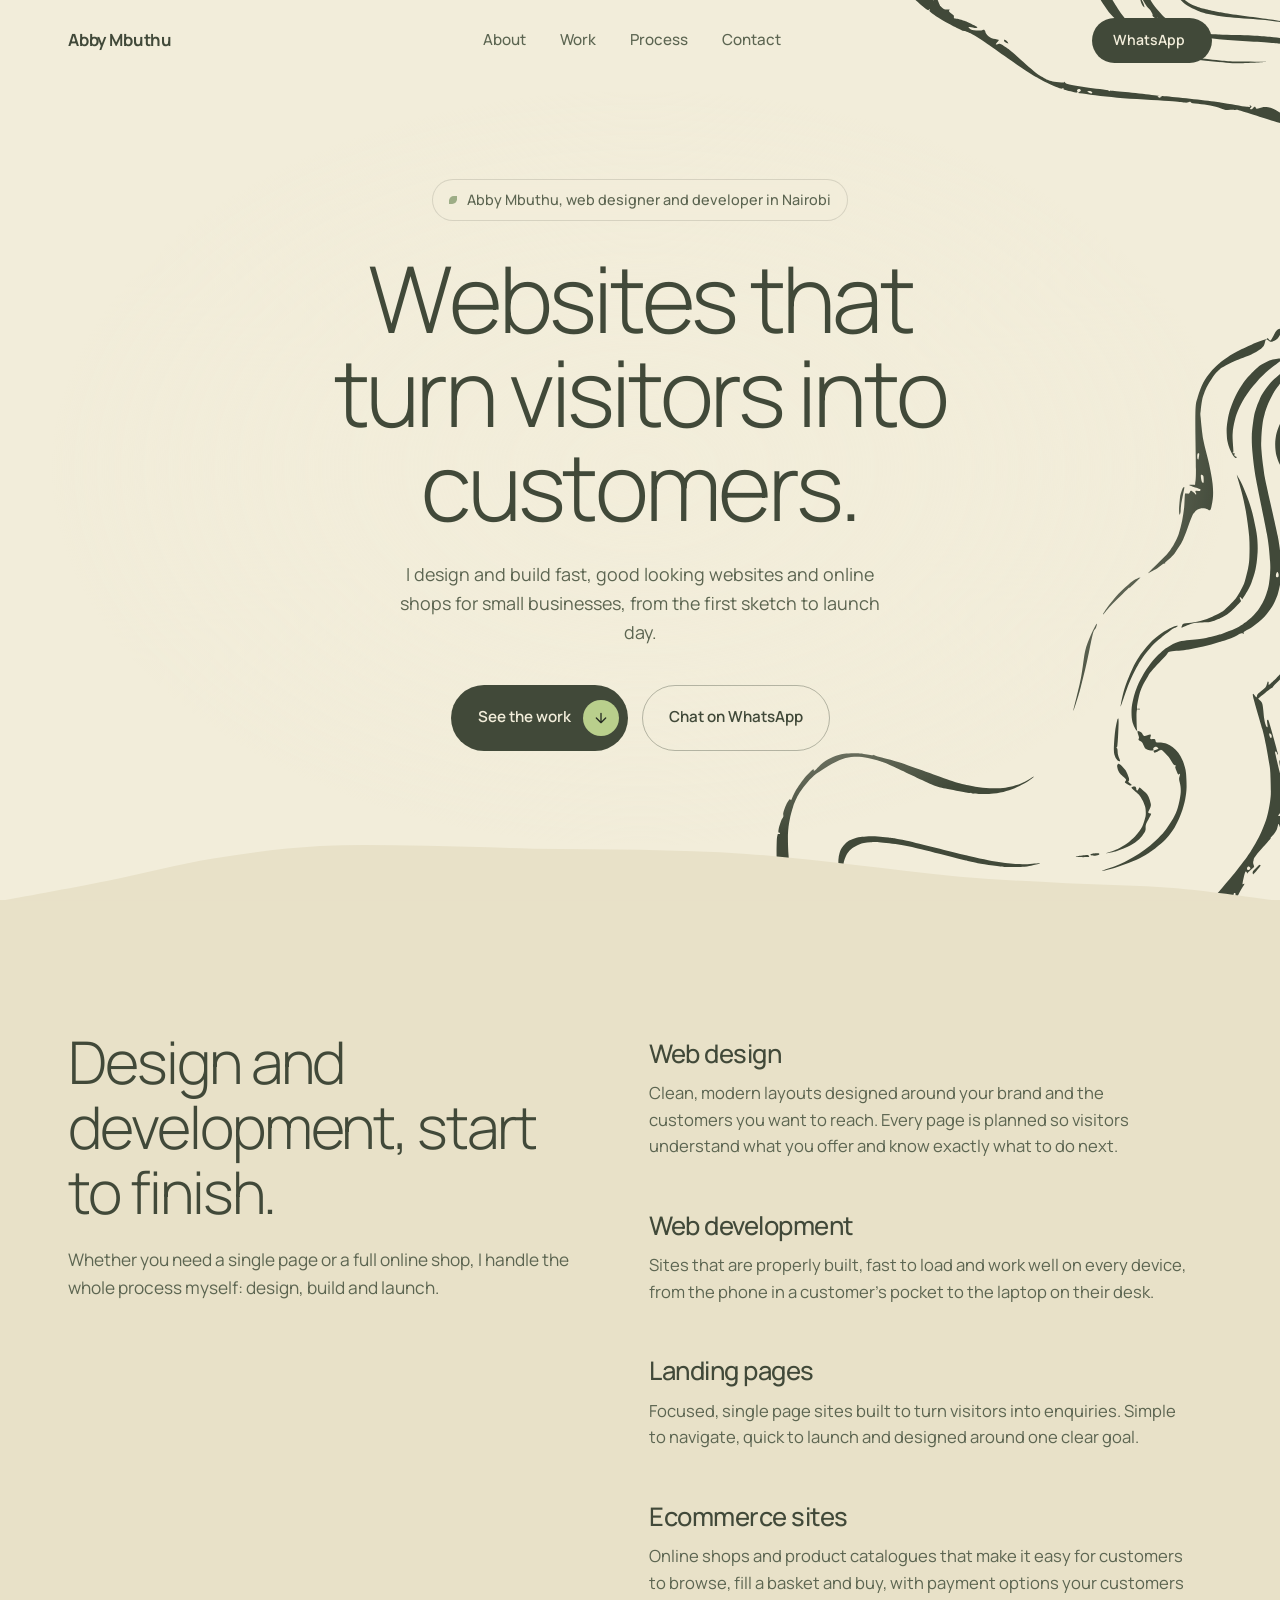
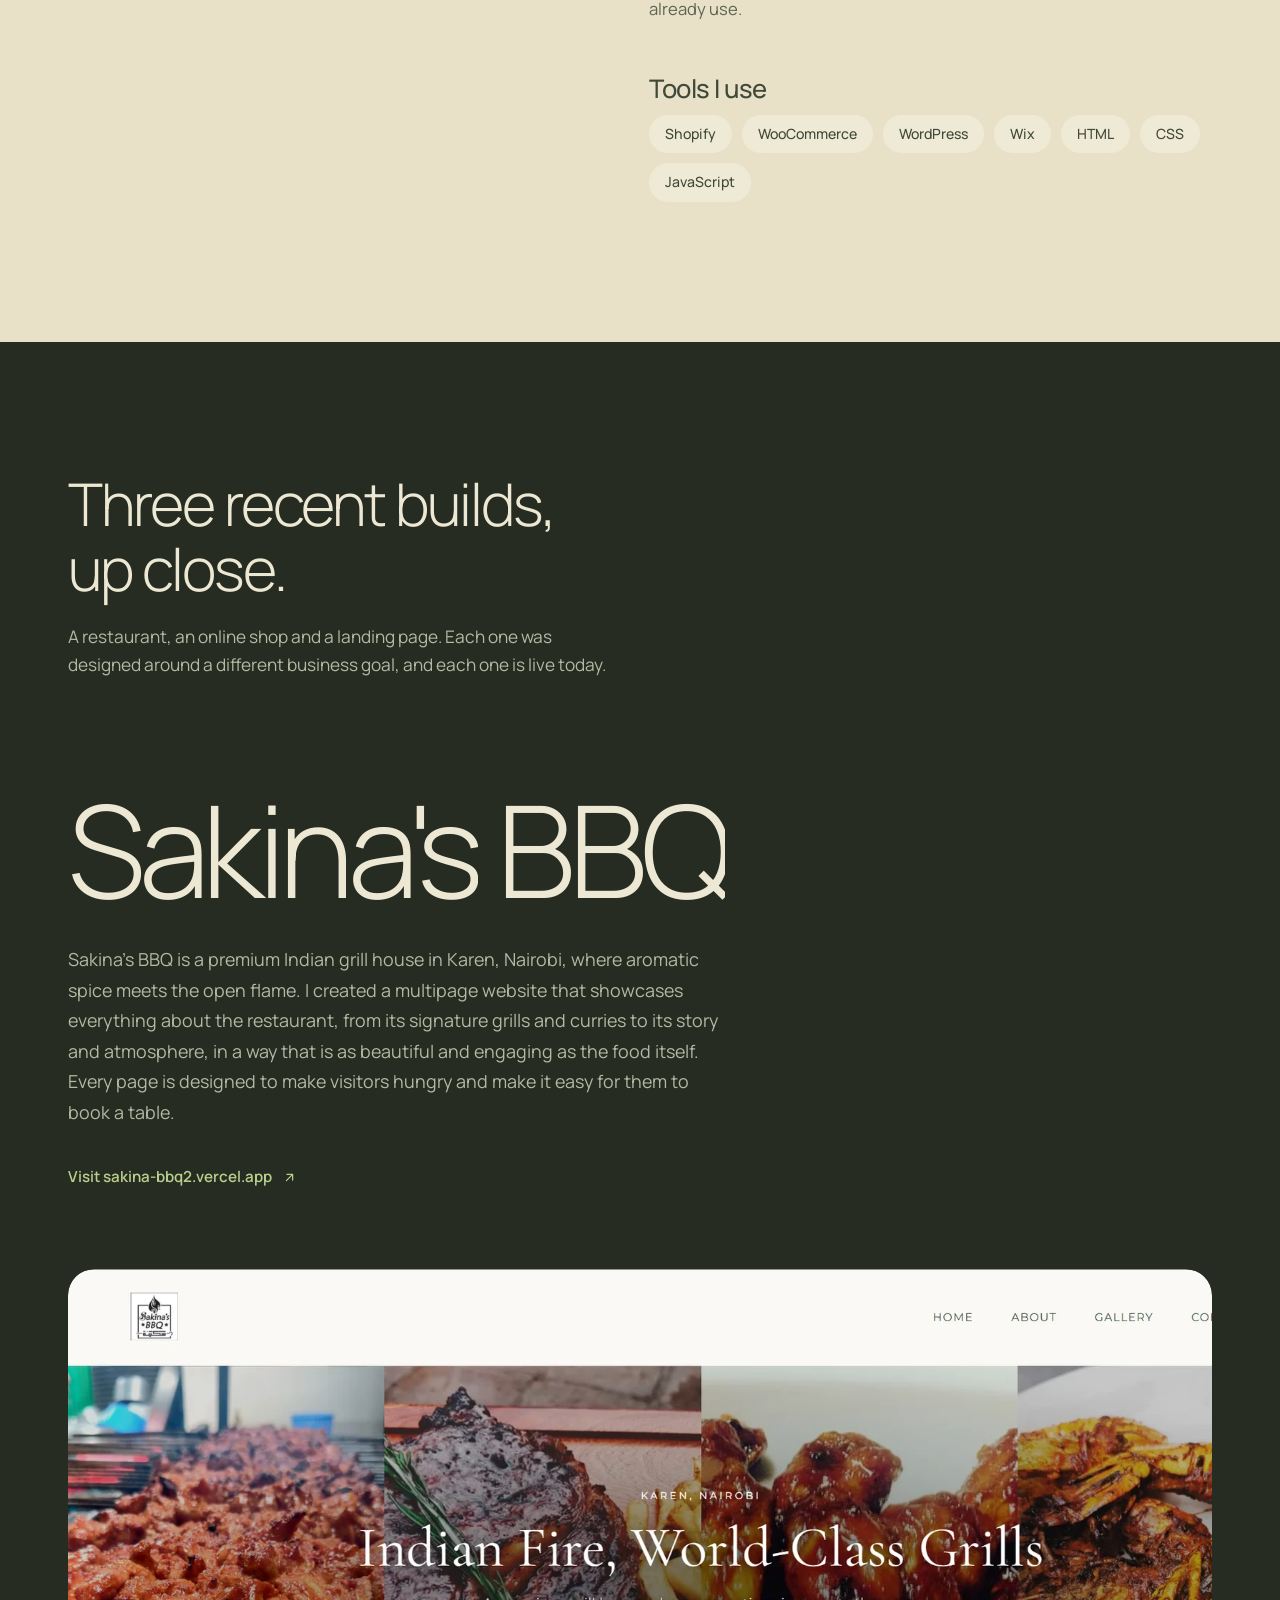
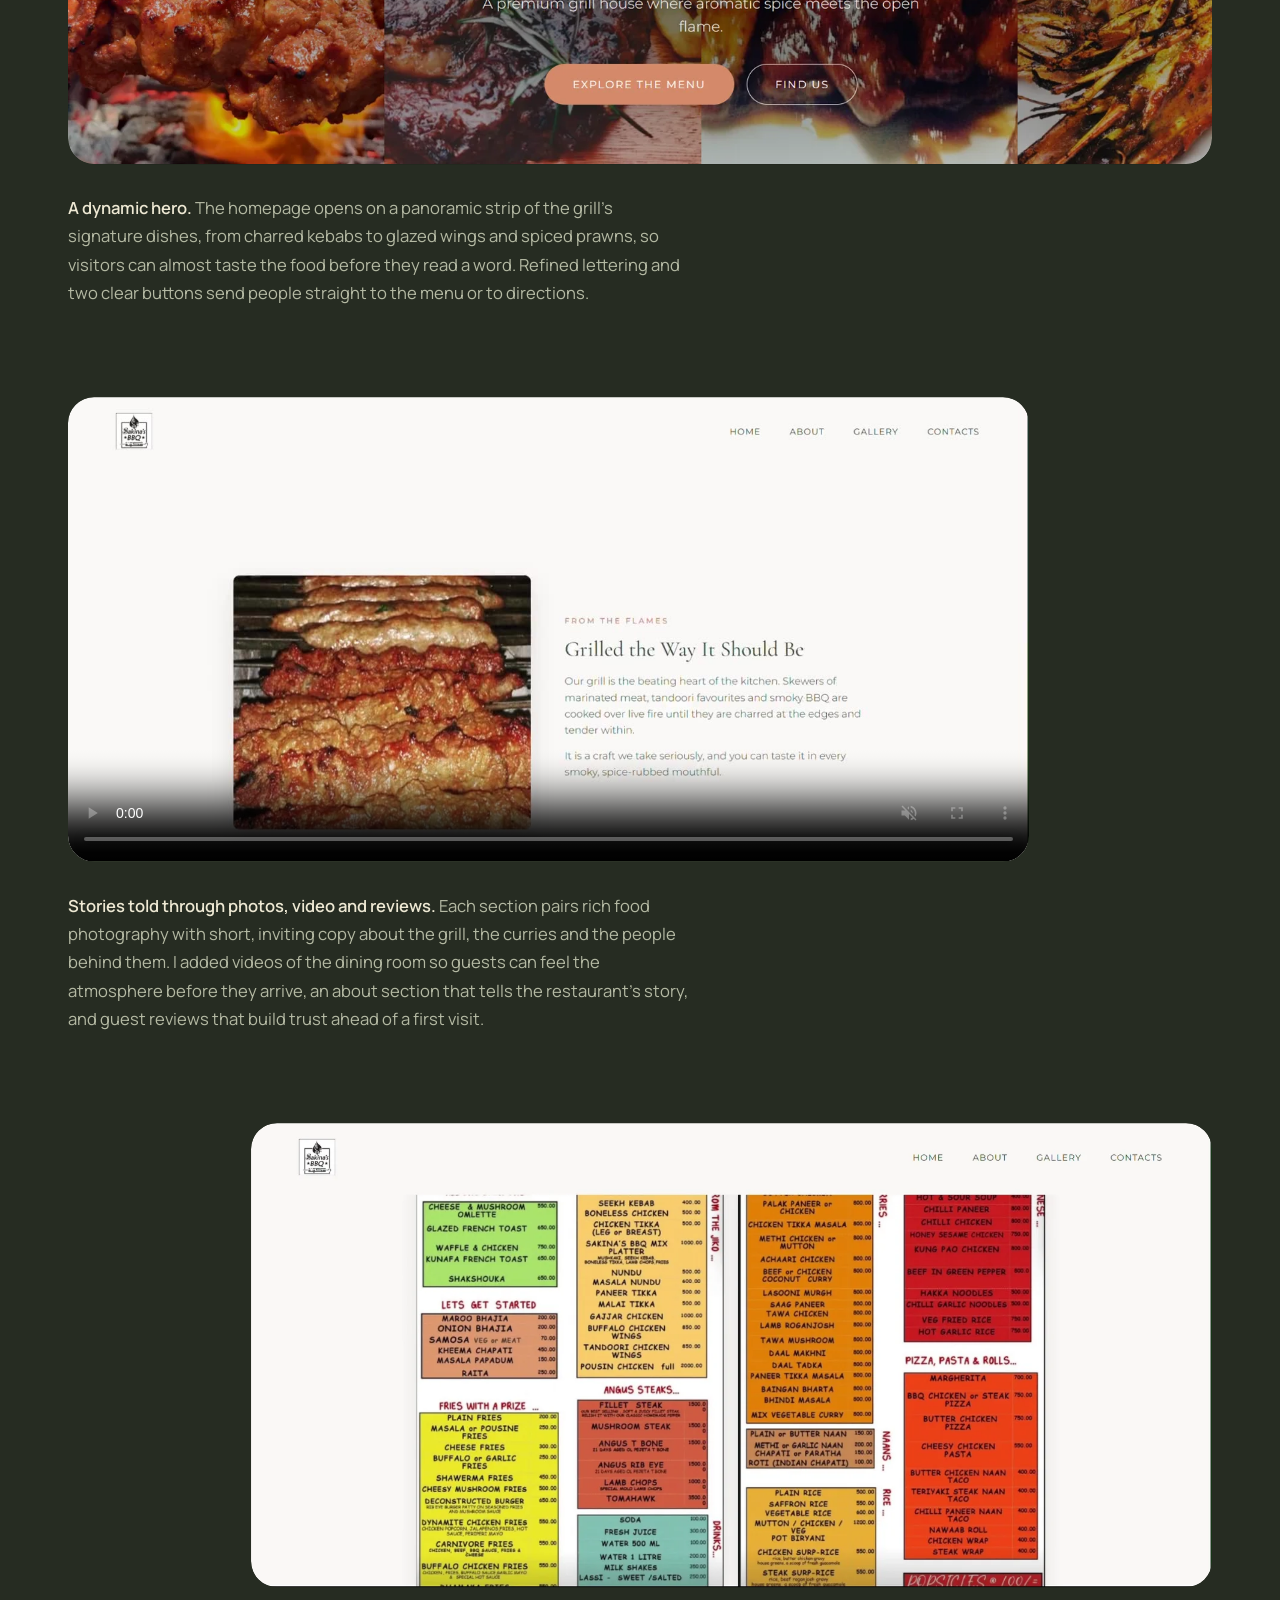
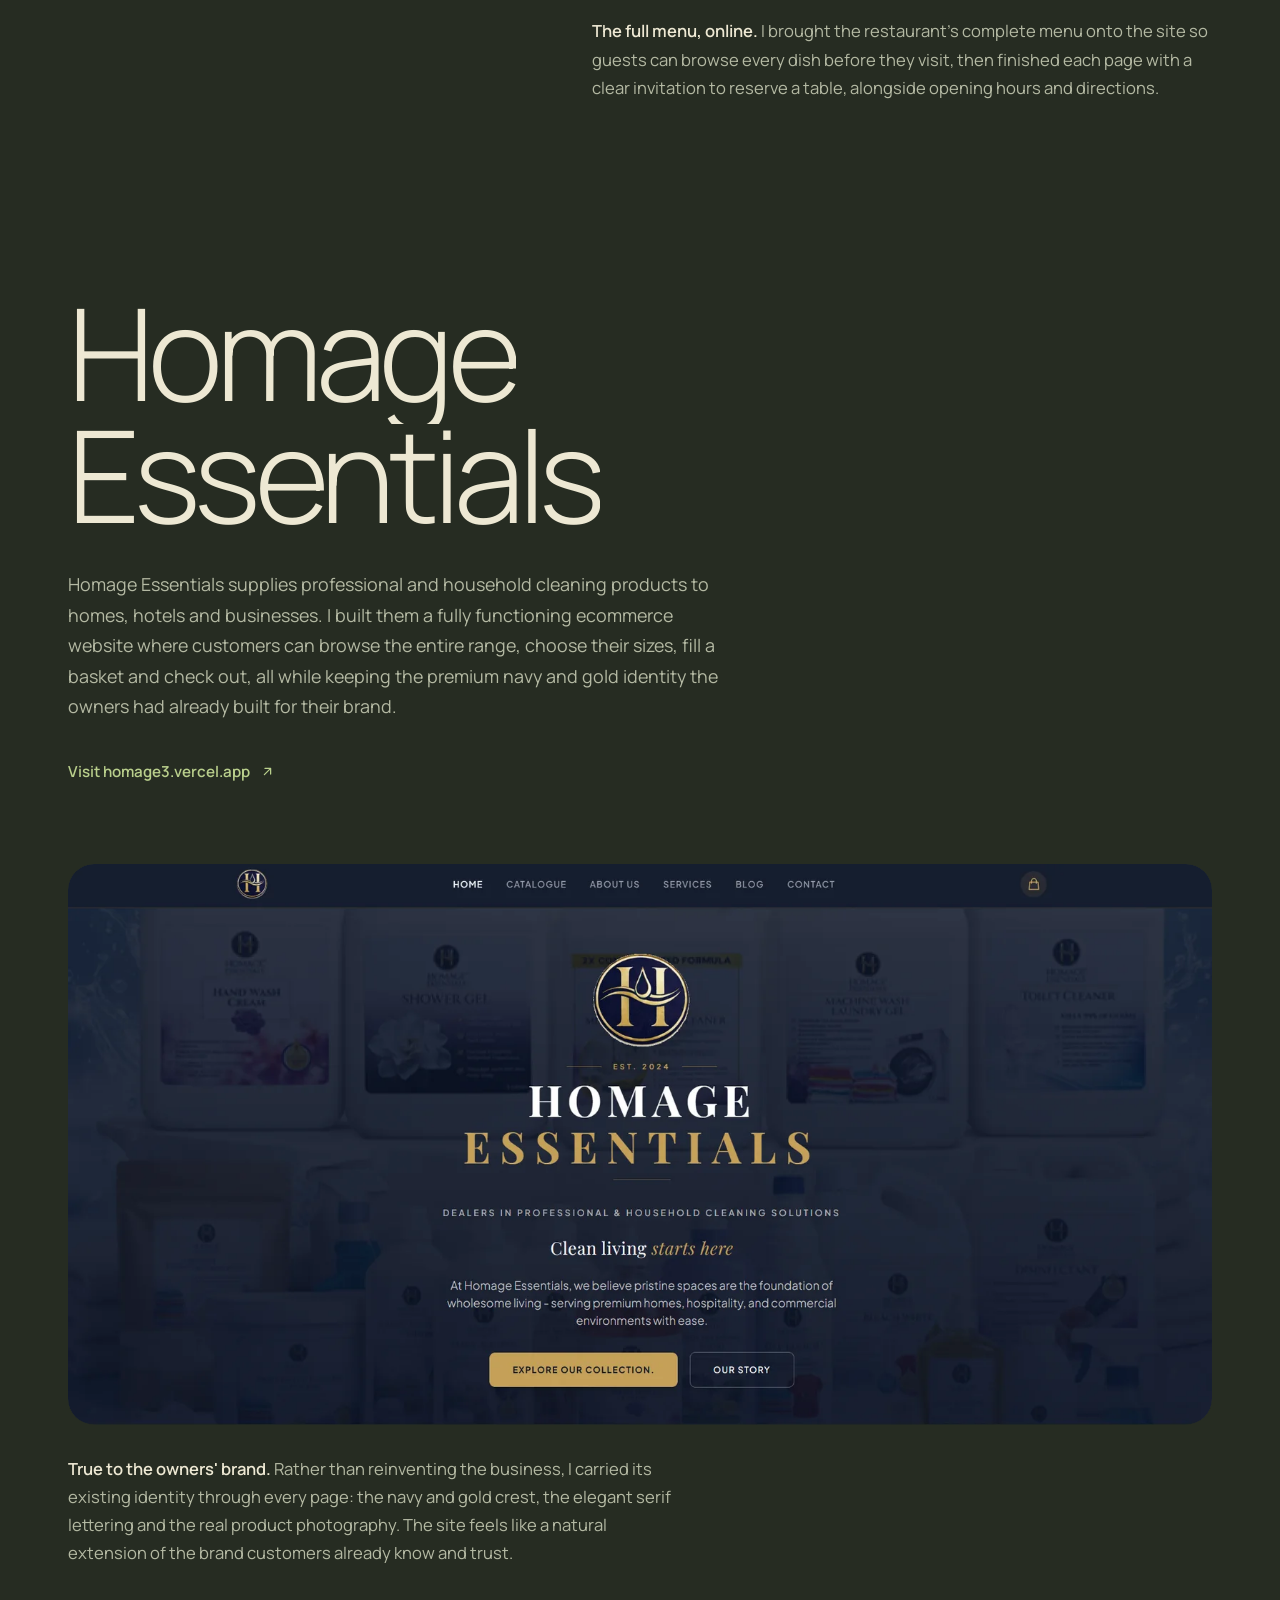
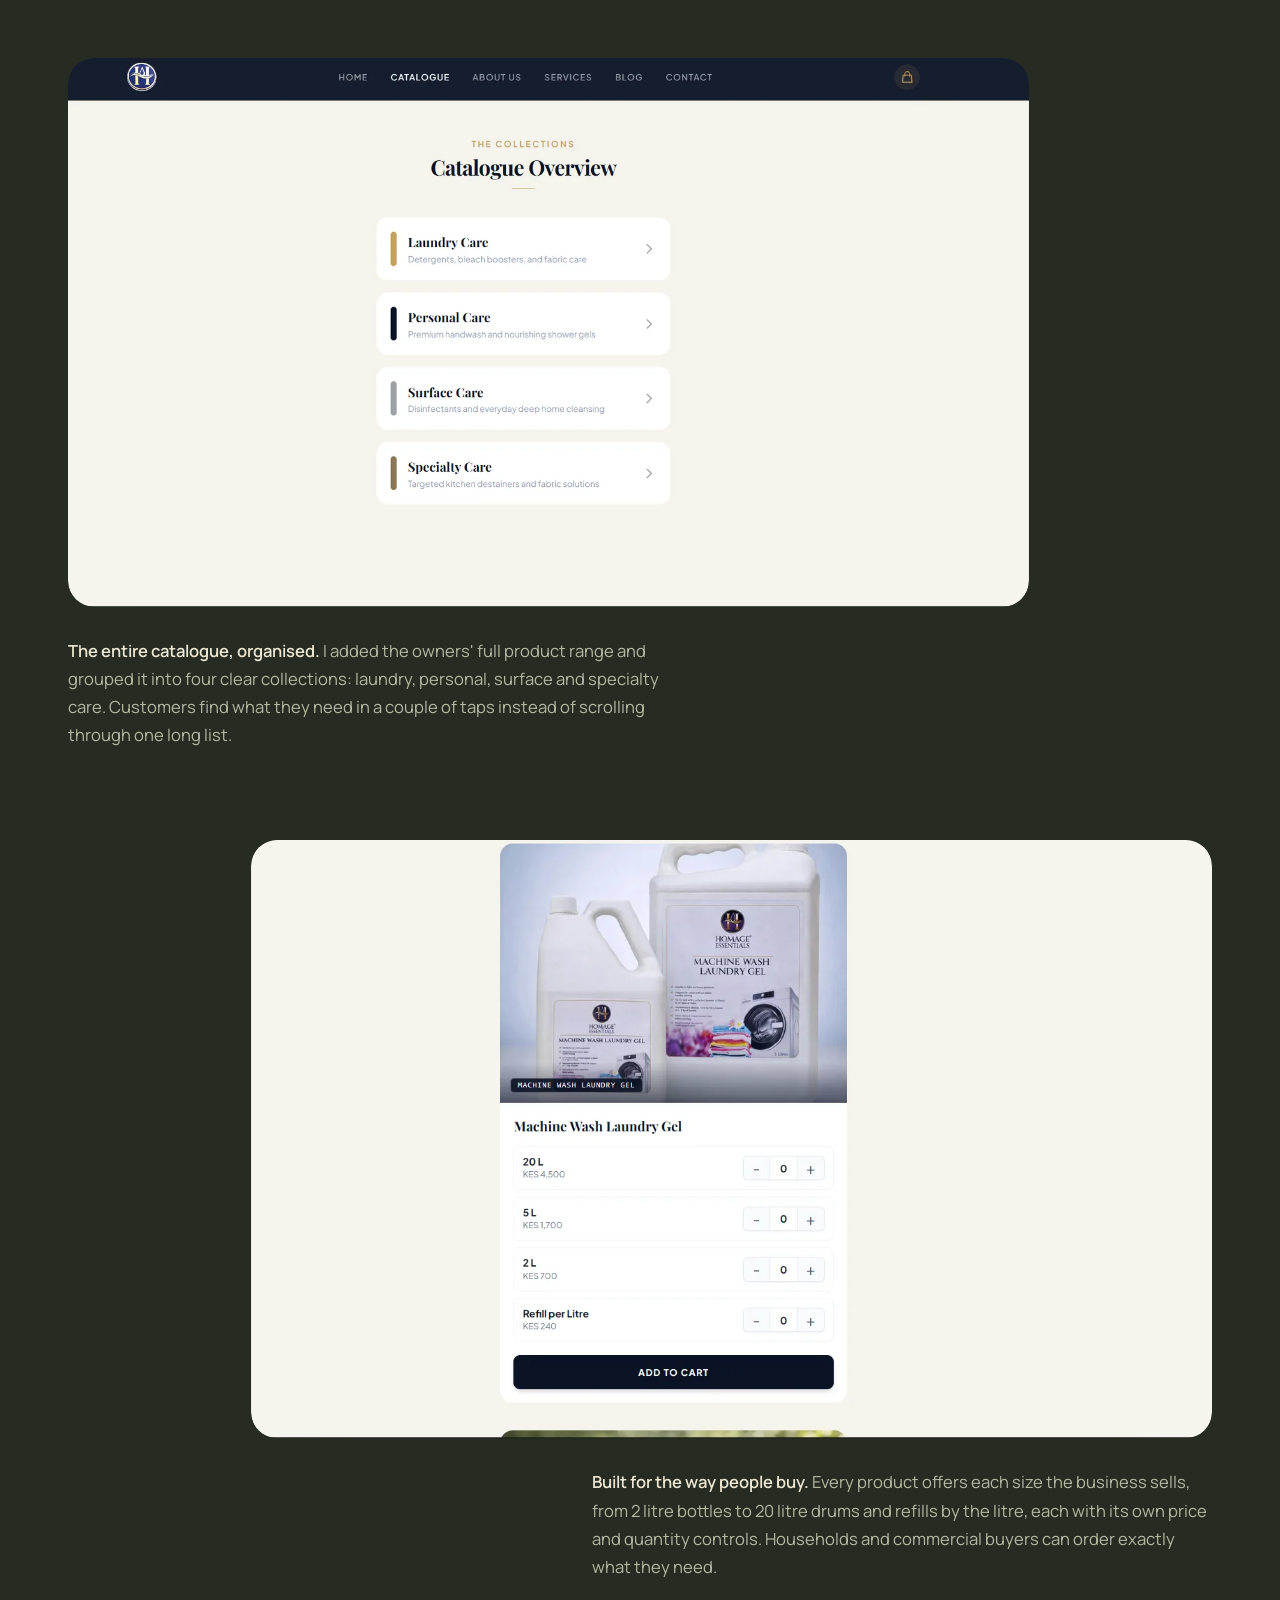
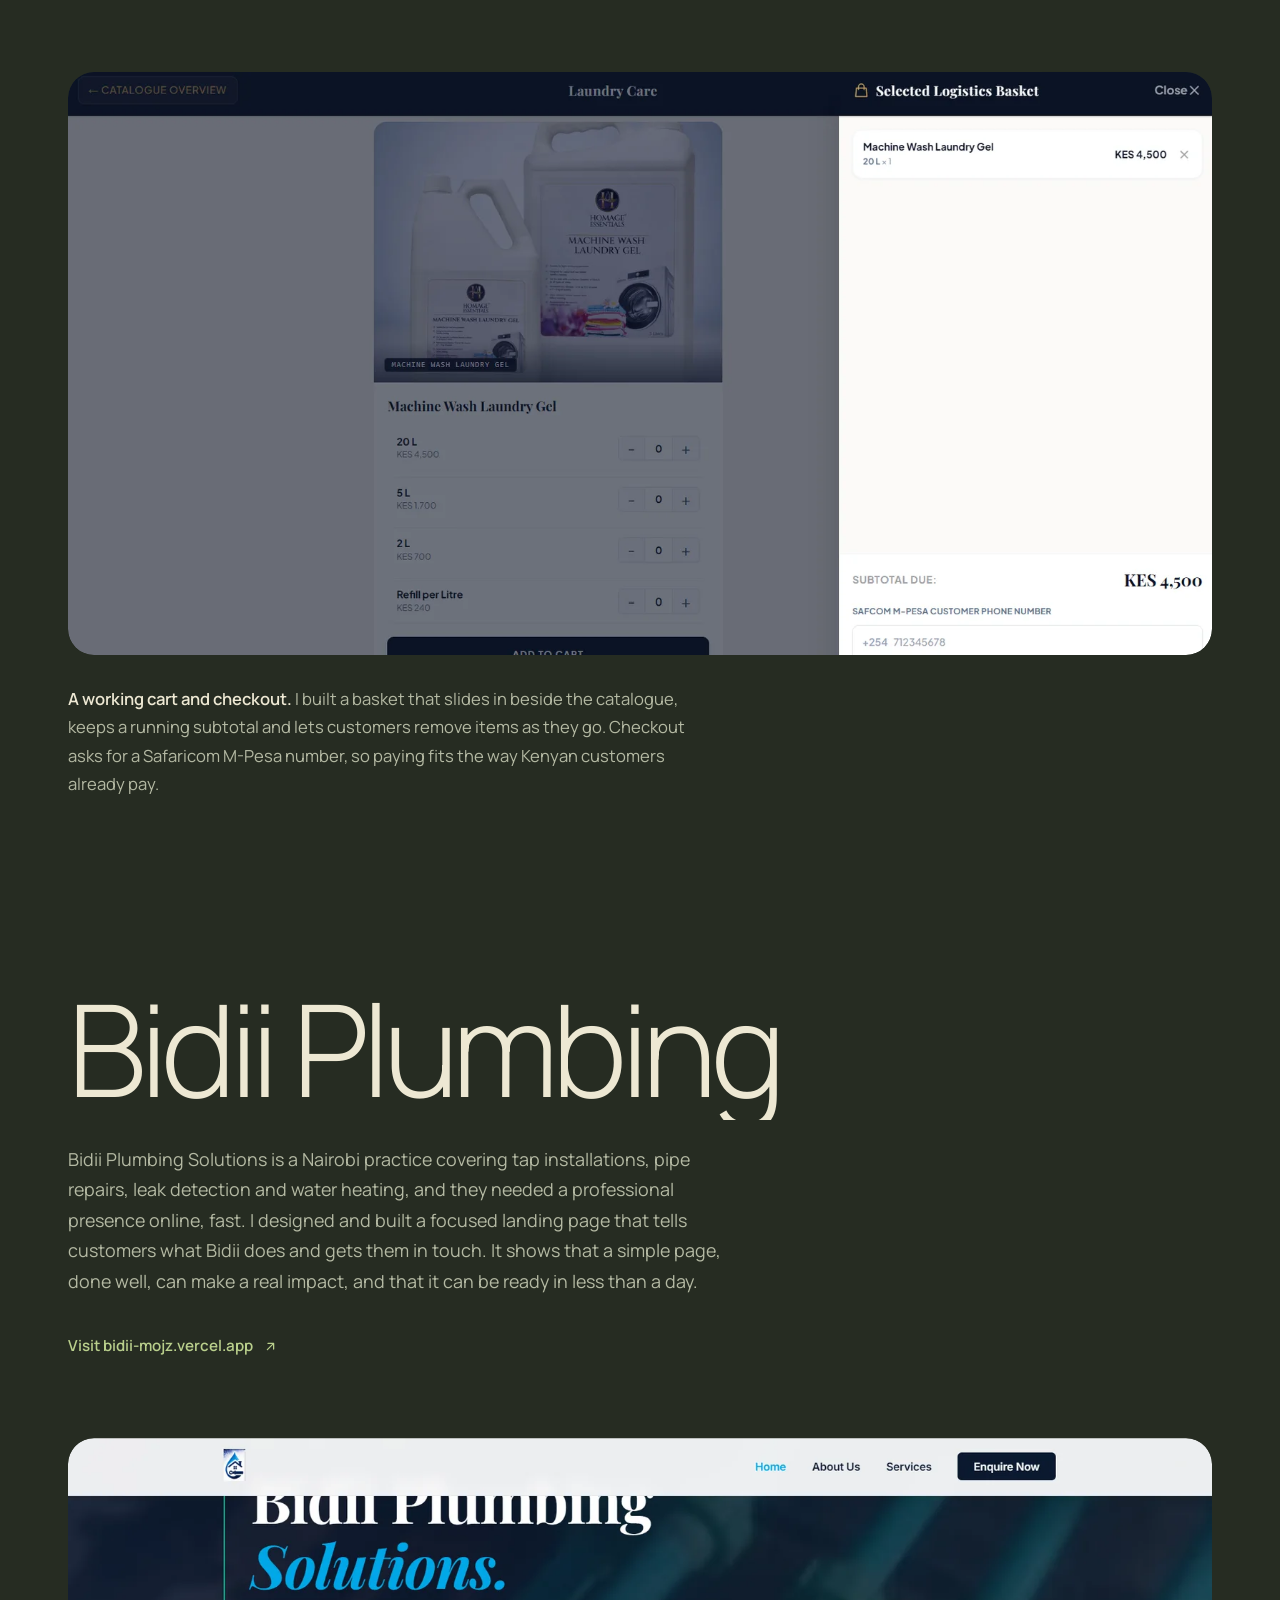
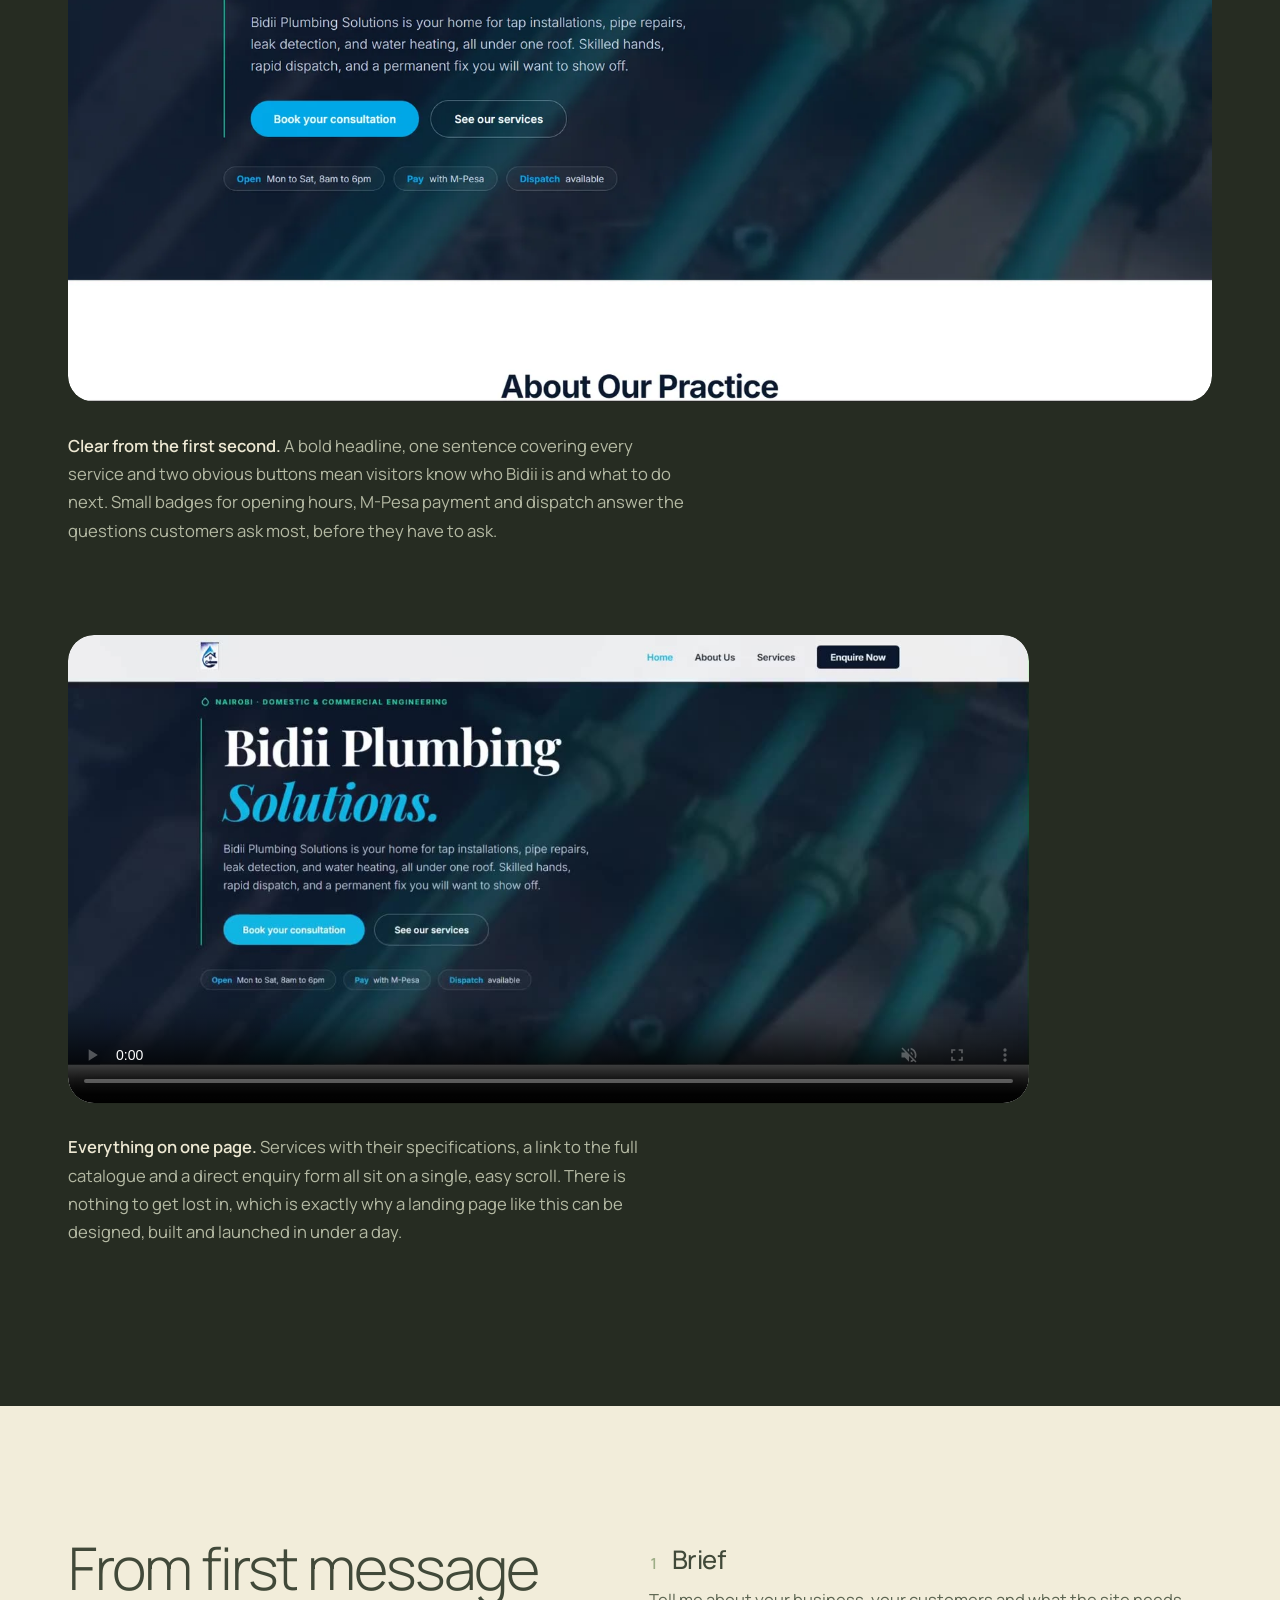
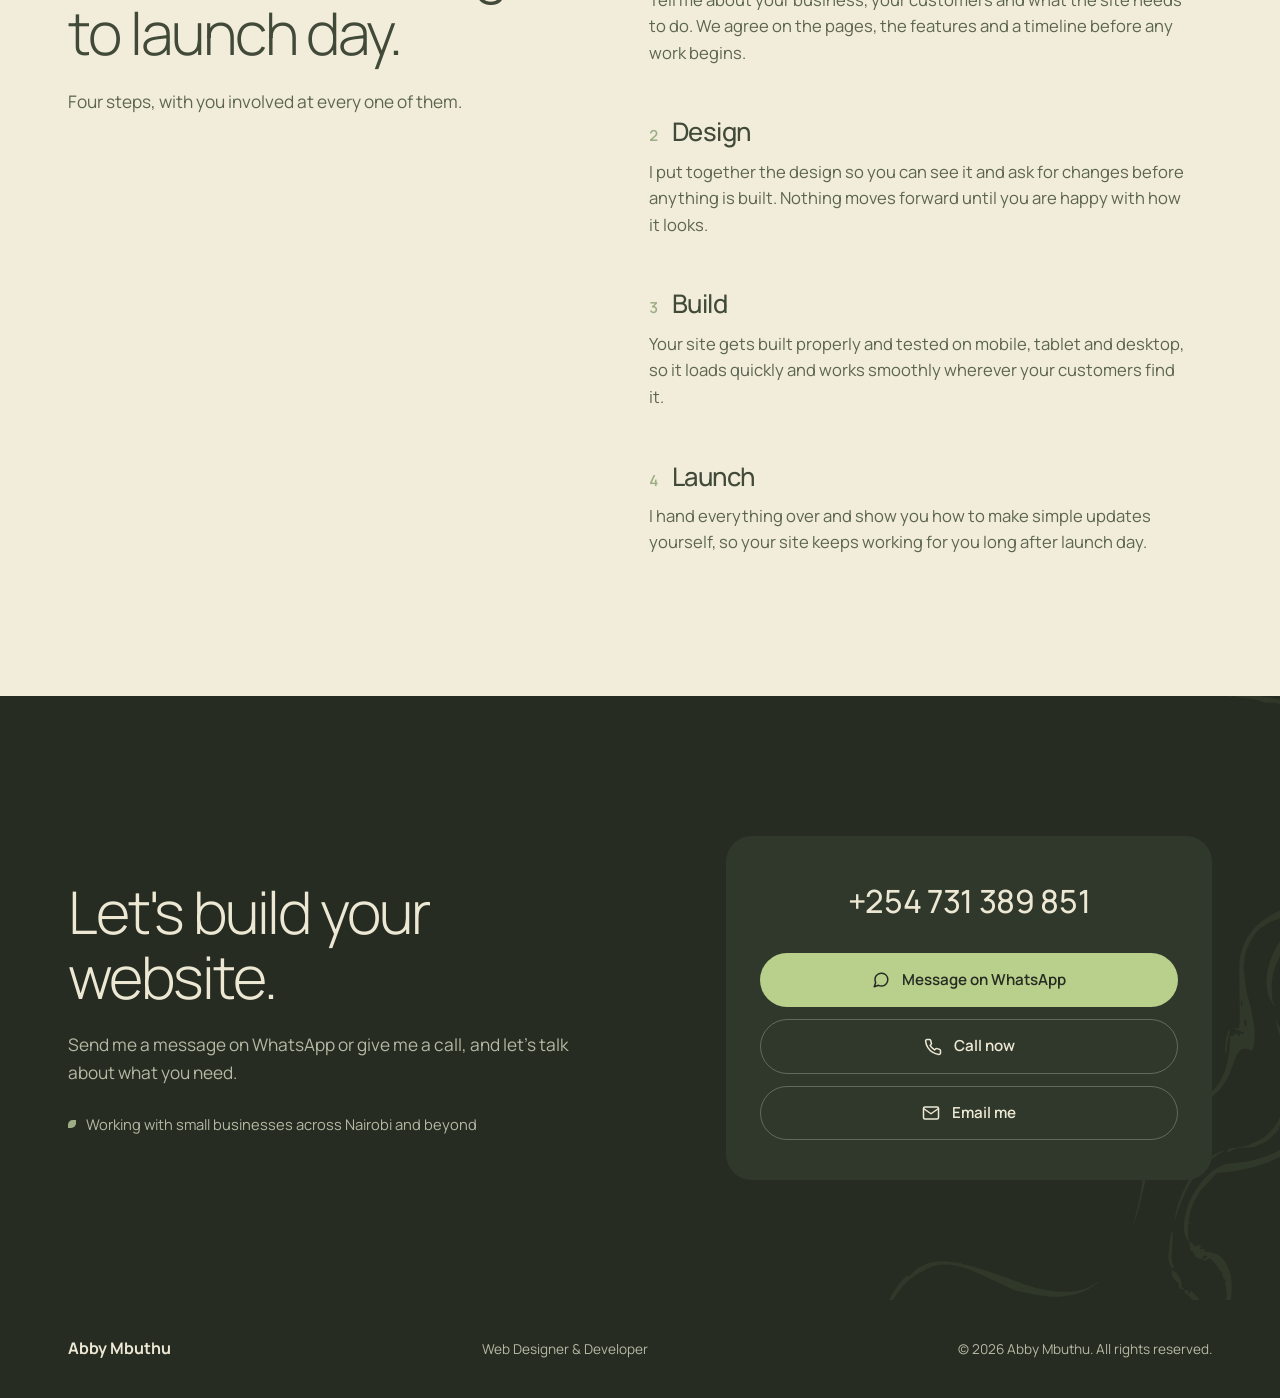
==== commit 6d51b5e1: "Add files via upload" ====
--- a/index.html
+++ b/index.html
@@ -158,21 +158,21 @@
 
         <div class="shot shot--wide">
           <figure class="media" data-media>
-            <div class="media-inner"><img src="assets/sakina-hero.webp" width="1600" height="692" loading="lazy" alt="Sakina's BBQ homepage hero, showing a strip of four grilled dishes behind the headline Indian Fire, World-Class Grills"></div>
+            <div class="media-inner"><img src="sakina-hero.webp" width="1600" height="692" loading="lazy" alt="Sakina's BBQ homepage hero, showing a strip of four grilled dishes behind the headline Indian Fire, World-Class Grills"></div>
           </figure>
           <p class="note" data-reveal><strong>A dynamic hero.</strong> The homepage opens on a panoramic strip of the grill's signature dishes, from charred kebabs to glazed wings and spiced prawns, so visitors can almost taste the food before they read a word. Refined lettering and two clear buttons send people straight to the menu or to directions.</p>
         </div>
 
         <div class="shot shot--left">
           <figure class="media" data-media>
-            <div class="media-inner"><video src="assets/sakina-tour.mp4" poster="assets/sakina-tour-poster.jpg" muted loop playsinline preload="metadata" aria-label="Screen recording scrolling through the Sakina's BBQ website"></video></div>
+            <div class="media-inner"><video src="sakina-tour.mp4" poster="sakina-tour-poster.jpg" muted loop playsinline preload="metadata" aria-label="Screen recording scrolling through the Sakina's BBQ website"></video></div>
           </figure>
           <p class="note" data-reveal><strong>Stories told through photos, video and reviews.</strong> Each section pairs rich food photography with short, inviting copy about the grill, the curries and the people behind them. I added videos of the dining room so guests can feel the atmosphere before they arrive, an about section that tells the restaurant's story, and guest reviews that build trust ahead of a first visit.</p>
         </div>
 
         <div class="shot shot--right">
           <figure class="media" data-media>
-            <div class="media-inner"><img src="assets/sakina-menu.webp" width="1600" height="773" loading="lazy" alt="The Sakina's BBQ menu gallery, showing colourful menu boards of starters, grills, curries and pizzas"></div>
+            <div class="media-inner"><img src="sakina-menu.webp" width="1600" height="773" loading="lazy" alt="The Sakina's BBQ menu gallery, showing colourful menu boards of starters, grills, curries and pizzas"></div>
           </figure>
           <p class="note" data-reveal><strong>The full menu, online.</strong> I brought the restaurant's complete menu onto the site so guests can browse every dish before they visit, then finished each page with a clear invitation to reserve a table, alongside opening hours and directions.</p>
         </div>
@@ -191,28 +191,28 @@
 
         <div class="shot shot--wide">
           <figure class="media" data-media>
-            <div class="media-inner"><img src="assets/homage-hero.webp" width="1600" height="784" loading="lazy" alt="Homage Essentials homepage with the navy and gold crest, the brand name and buttons to explore the collection"></div>
+            <div class="media-inner"><img src="homage-hero.webp" width="1600" height="784" loading="lazy" alt="Homage Essentials homepage with the navy and gold crest, the brand name and buttons to explore the collection"></div>
           </figure>
           <p class="note" data-reveal><strong>True to the owners' brand.</strong> Rather than reinventing the business, I carried its existing identity through every page: the navy and gold crest, the elegant serif lettering and the real product photography. The site feels like a natural extension of the brand customers already know and trust.</p>
         </div>
 
         <div class="shot shot--left">
           <figure class="media" data-media>
-            <div class="media-inner"><img src="assets/homage-catalogue.webp" width="1600" height="914" loading="lazy" alt="Catalogue overview listing four collections: laundry care, personal care, surface care and specialty care"></div>
+            <div class="media-inner"><img src="homage-catalogue.webp" width="1600" height="914" loading="lazy" alt="Catalogue overview listing four collections: laundry care, personal care, surface care and specialty care"></div>
           </figure>
           <p class="note" data-reveal><strong>The entire catalogue, organised.</strong> I added the owners' full product range and grouped it into four clear collections: laundry, personal, surface and specialty care. Customers find what they need in a couple of taps instead of scrolling through one long list.</p>
         </div>
 
         <div class="shot shot--right">
           <figure class="media" data-media>
-            <div class="media-inner"><img src="assets/homage-product.webp" width="1377" height="858" loading="lazy" alt="Product card for Machine Wash Laundry Gel with quantity controls for 20 litre, 5 litre, 2 litre and refill options"></div>
+            <div class="media-inner"><img src="homage-product.webp" width="1377" height="858" loading="lazy" alt="Product card for Machine Wash Laundry Gel with quantity controls for 20 litre, 5 litre, 2 litre and refill options"></div>
           </figure>
           <p class="note" data-reveal><strong>Built for the way people buy.</strong> Every product offers each size the business sells, from 2 litre bottles to 20 litre drums and refills by the litre, each with its own price and quantity controls. Households and commercial buyers can order exactly what they need.</p>
         </div>
 
         <div class="shot shot--wide">
           <figure class="media" data-media>
-            <div class="media-inner"><img src="assets/homage-basket.webp" width="1600" height="816" loading="lazy" alt="Shopping basket panel showing a selected product, the subtotal and a field for an M-Pesa phone number"></div>
+            <div class="media-inner"><img src="homage-basket.webp" width="1600" height="816" loading="lazy" alt="Shopping basket panel showing a selected product, the subtotal and a field for an M-Pesa phone number"></div>
           </figure>
           <p class="note" data-reveal><strong>A working cart and checkout.</strong> I built a basket that slides in beside the catalogue, keeps a running subtotal and lets customers remove items as they go. Checkout asks for a Safaricom M-Pesa number, so paying fits the way Kenyan customers already pay.</p>
         </div>
@@ -231,14 +231,14 @@
 
         <div class="shot shot--wide">
           <figure class="media" data-media>
-            <div class="media-inner"><img src="assets/bidii-hero.webp" width="1600" height="788" loading="lazy" alt="Bidii Plumbing Solutions hero with a bold headline, two buttons and badges for opening hours, M-Pesa payment and dispatch"></div>
+            <div class="media-inner"><img src="bidii-hero.webp" width="1600" height="788" loading="lazy" alt="Bidii Plumbing Solutions hero with a bold headline, two buttons and badges for opening hours, M-Pesa payment and dispatch"></div>
           </figure>
           <p class="note" data-reveal><strong>Clear from the first second.</strong> A bold headline, one sentence covering every service and two obvious buttons mean visitors know who Bidii is and what to do next. Small badges for opening hours, M-Pesa payment and dispatch answer the questions customers ask most, before they have to ask.</p>
         </div>
 
         <div class="shot shot--left">
           <figure class="media" data-media>
-            <div class="media-inner"><video src="assets/bidii-tour.mp4" poster="assets/bidii-tour-poster.jpg" muted loop playsinline preload="metadata" aria-label="Screen recording scrolling through the Bidii Plumbing landing page"></video></div>
+            <div class="media-inner"><video src="bidii-tour.mp4" poster="bidii-tour-poster.jpg" muted loop playsinline preload="metadata" aria-label="Screen recording scrolling through the Bidii Plumbing landing page"></video></div>
           </figure>
           <p class="note" data-reveal><strong>Everything on one page.</strong> Services with their specifications, a link to the full catalogue and a direct enquiry form all sit on a single, easy scroll. There is nothing to get lost in, which is exactly why a landing page like this can be designed, built and launched in under a day.</p>
         </div>
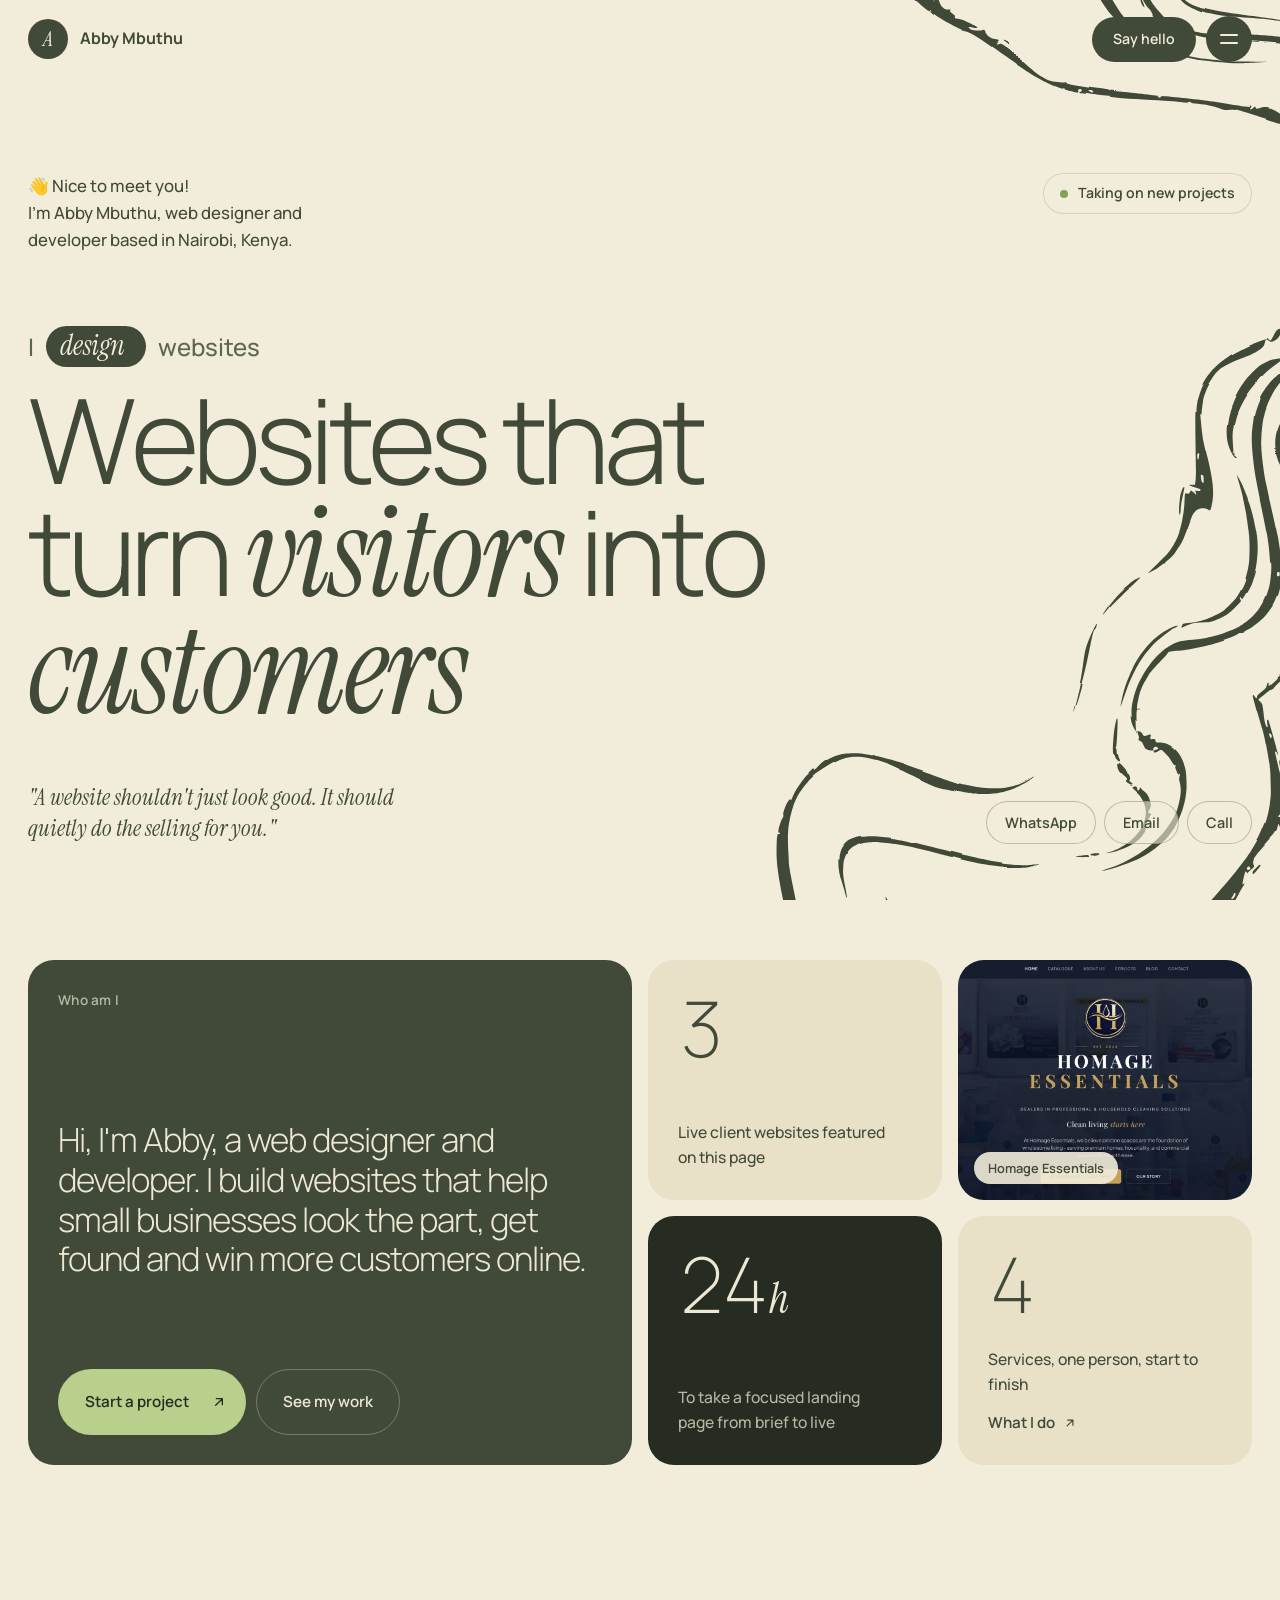
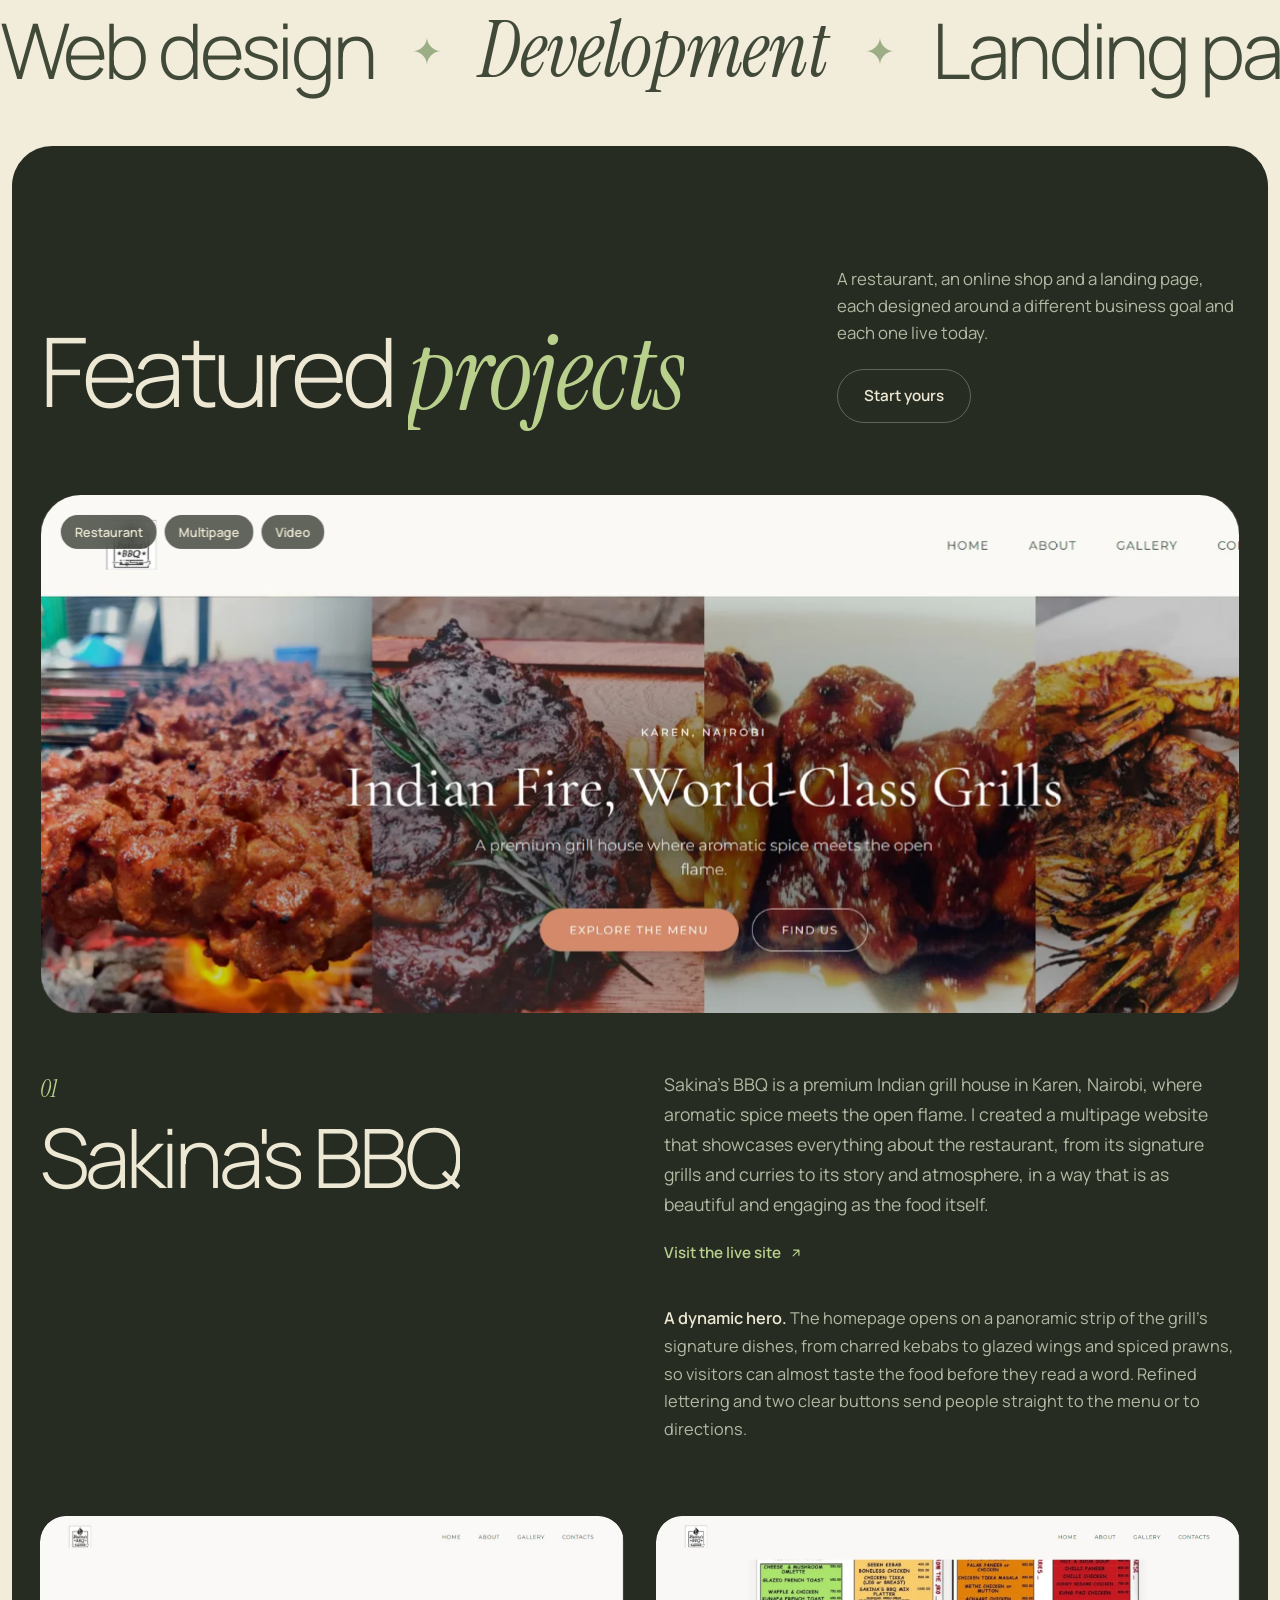
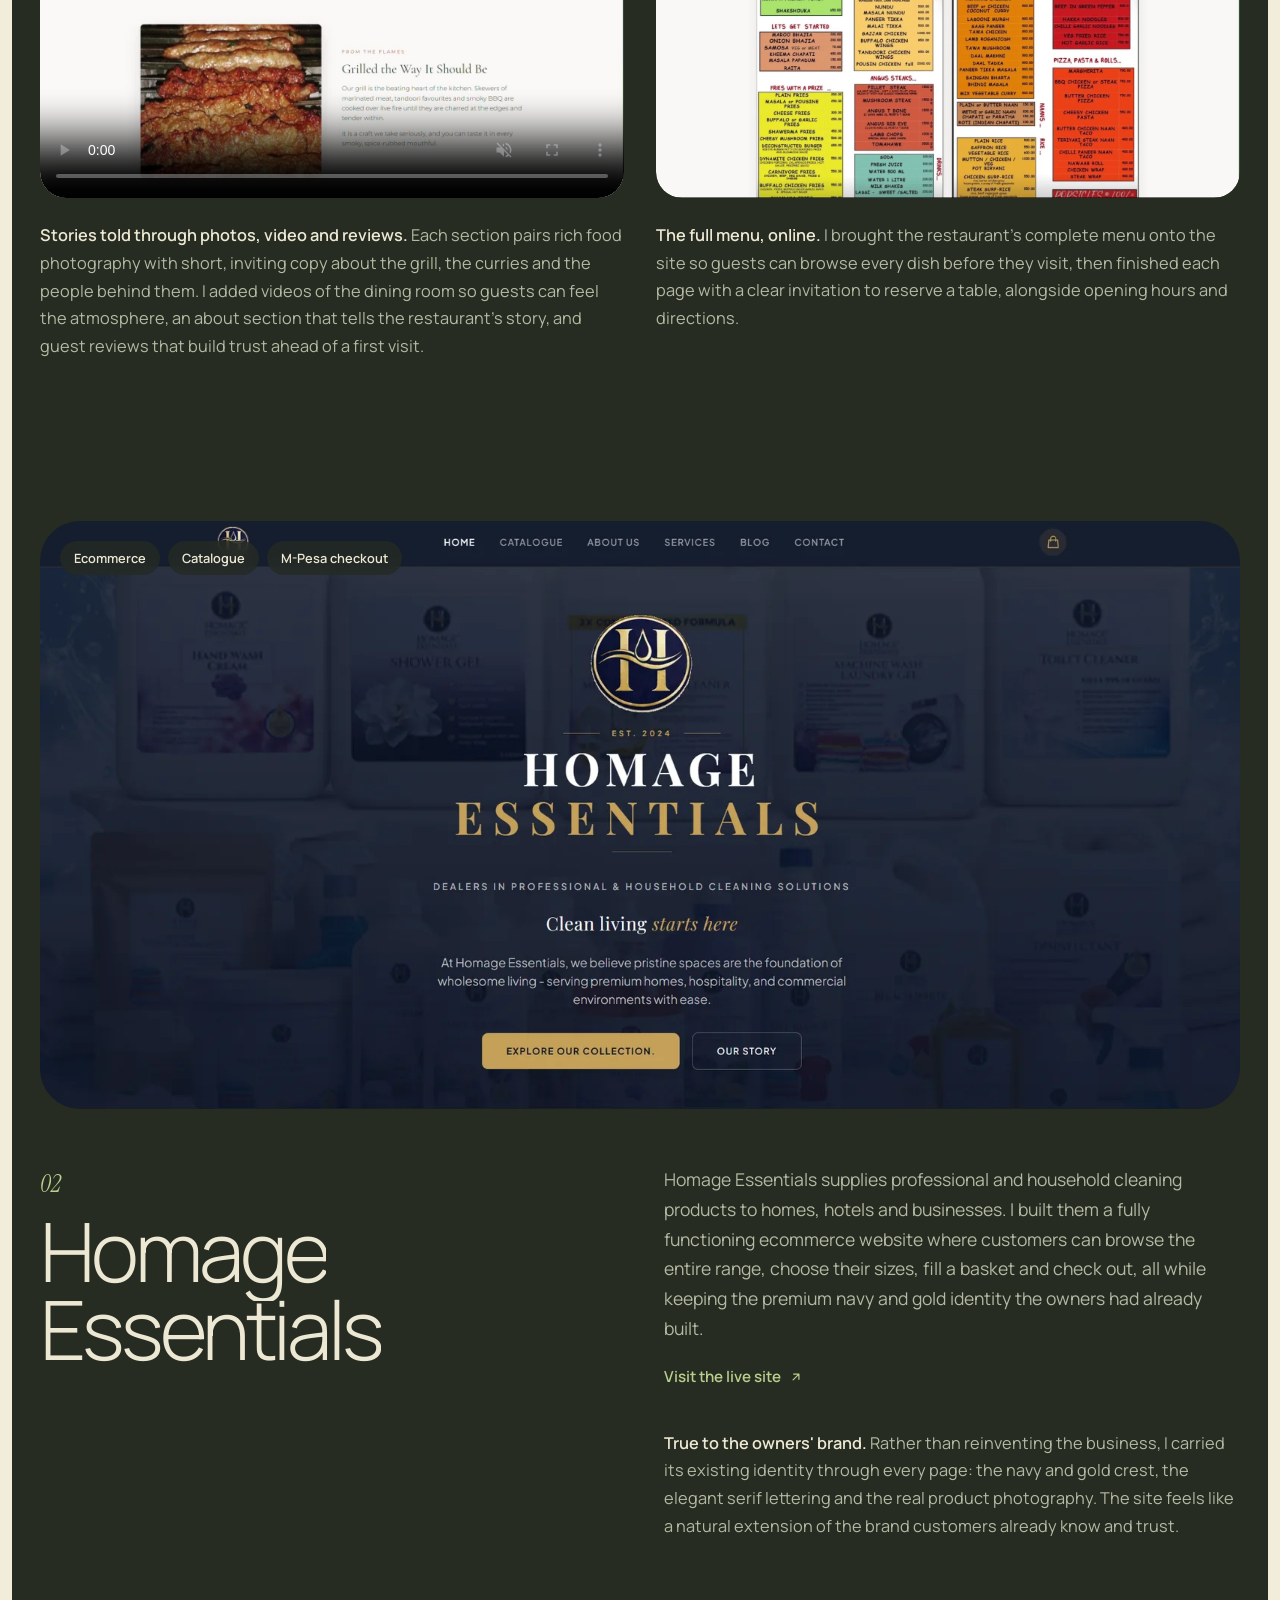
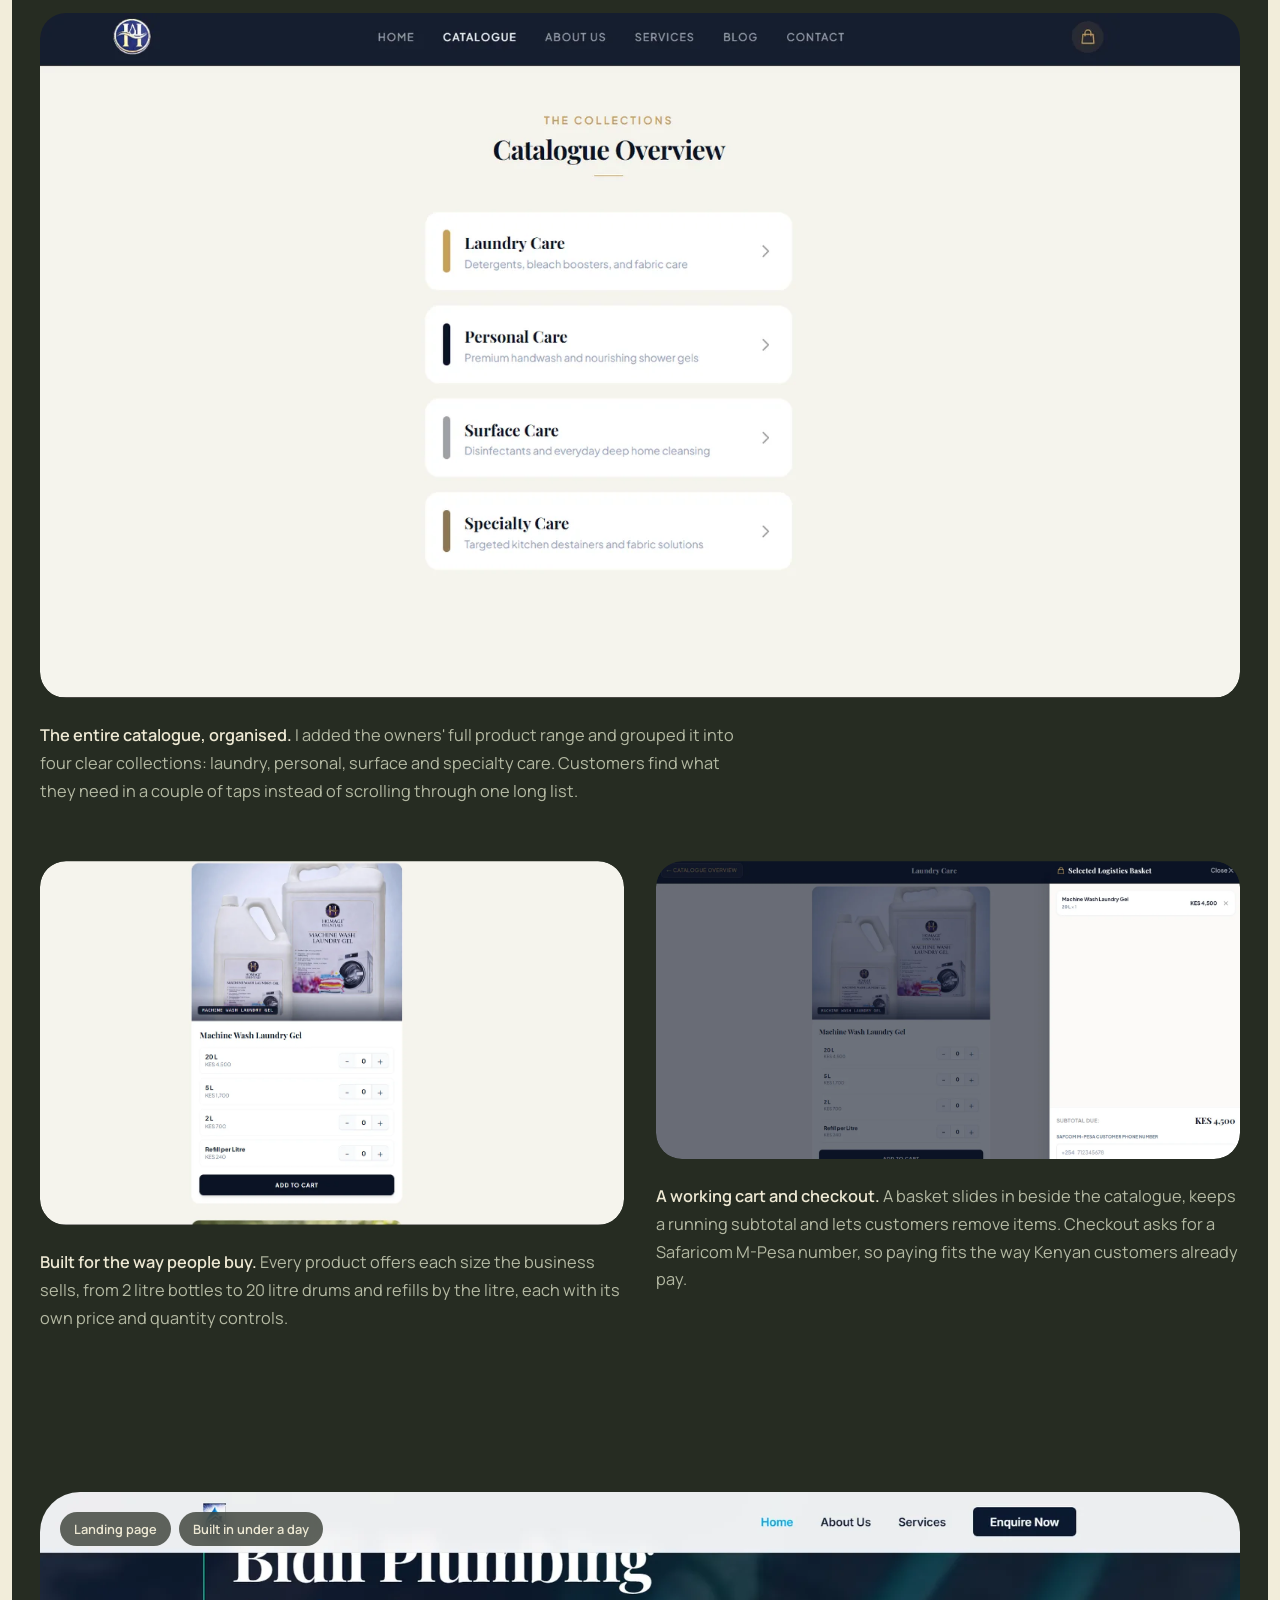
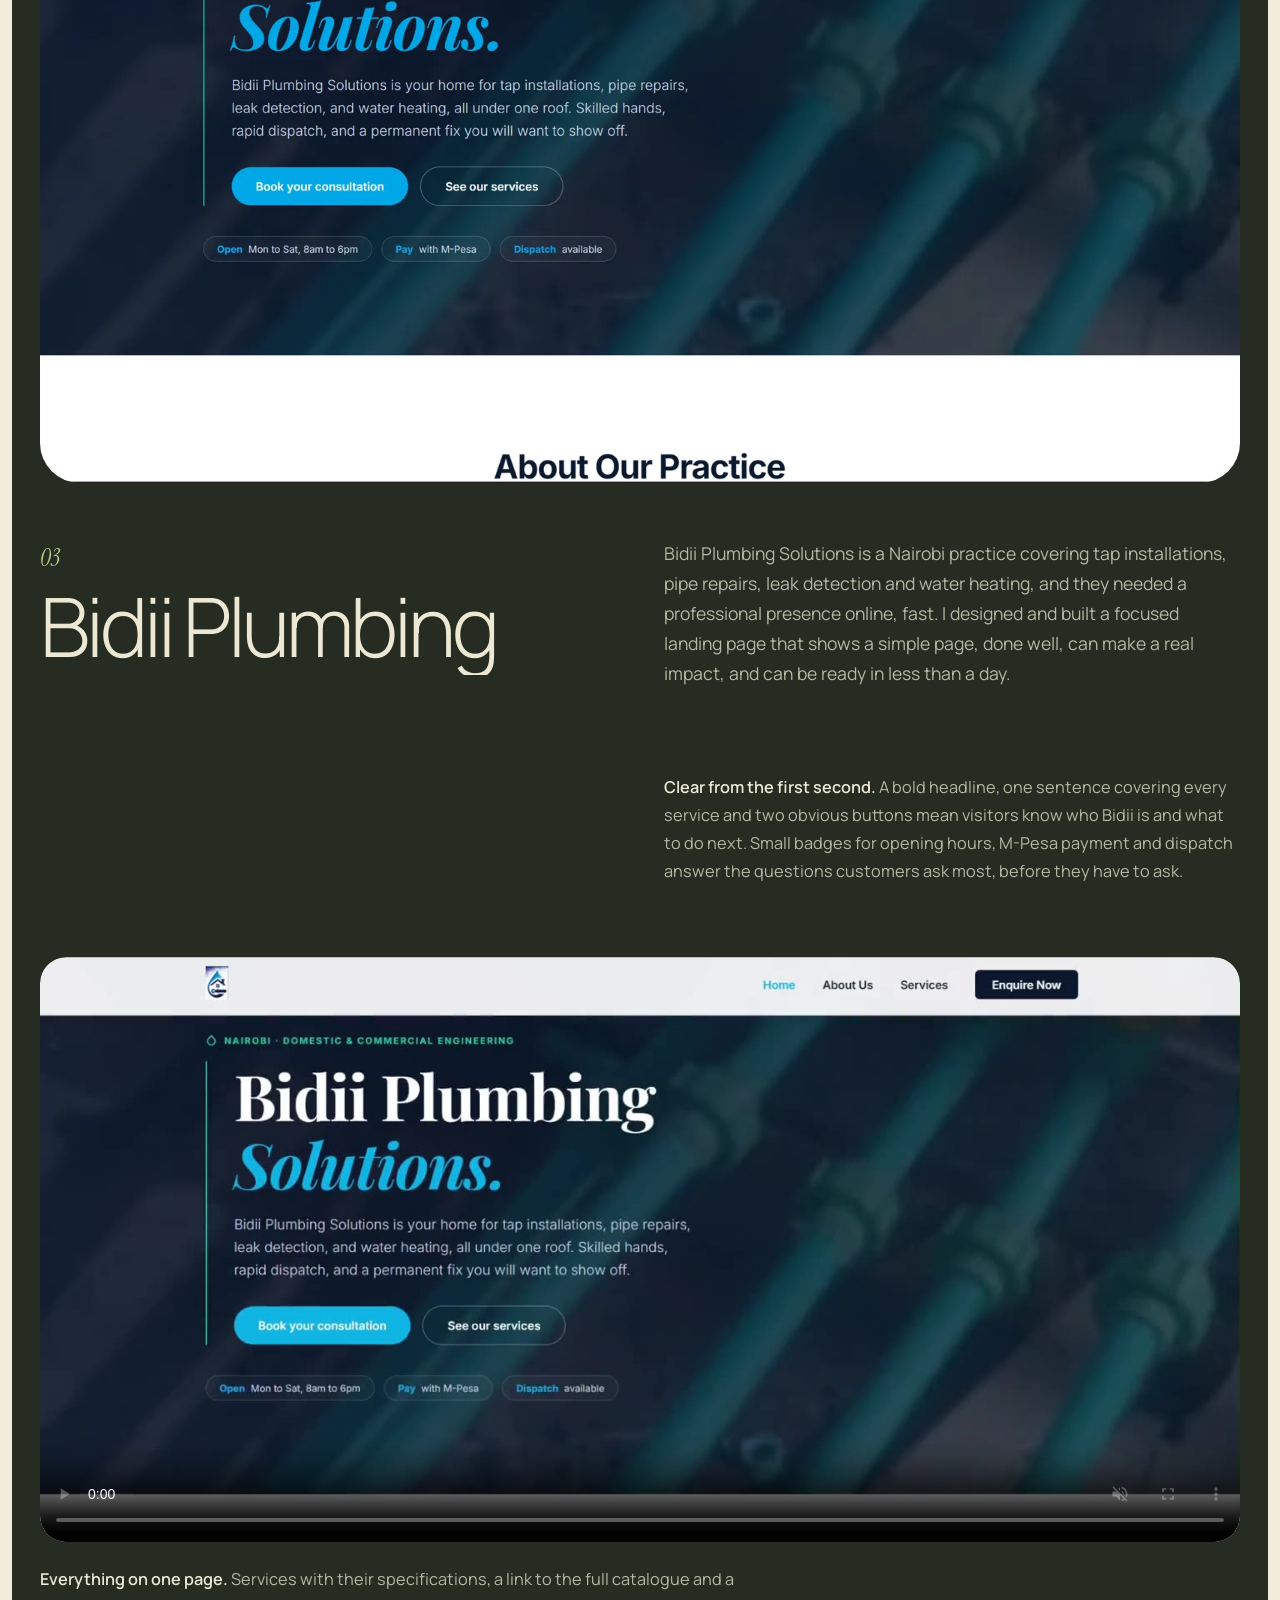
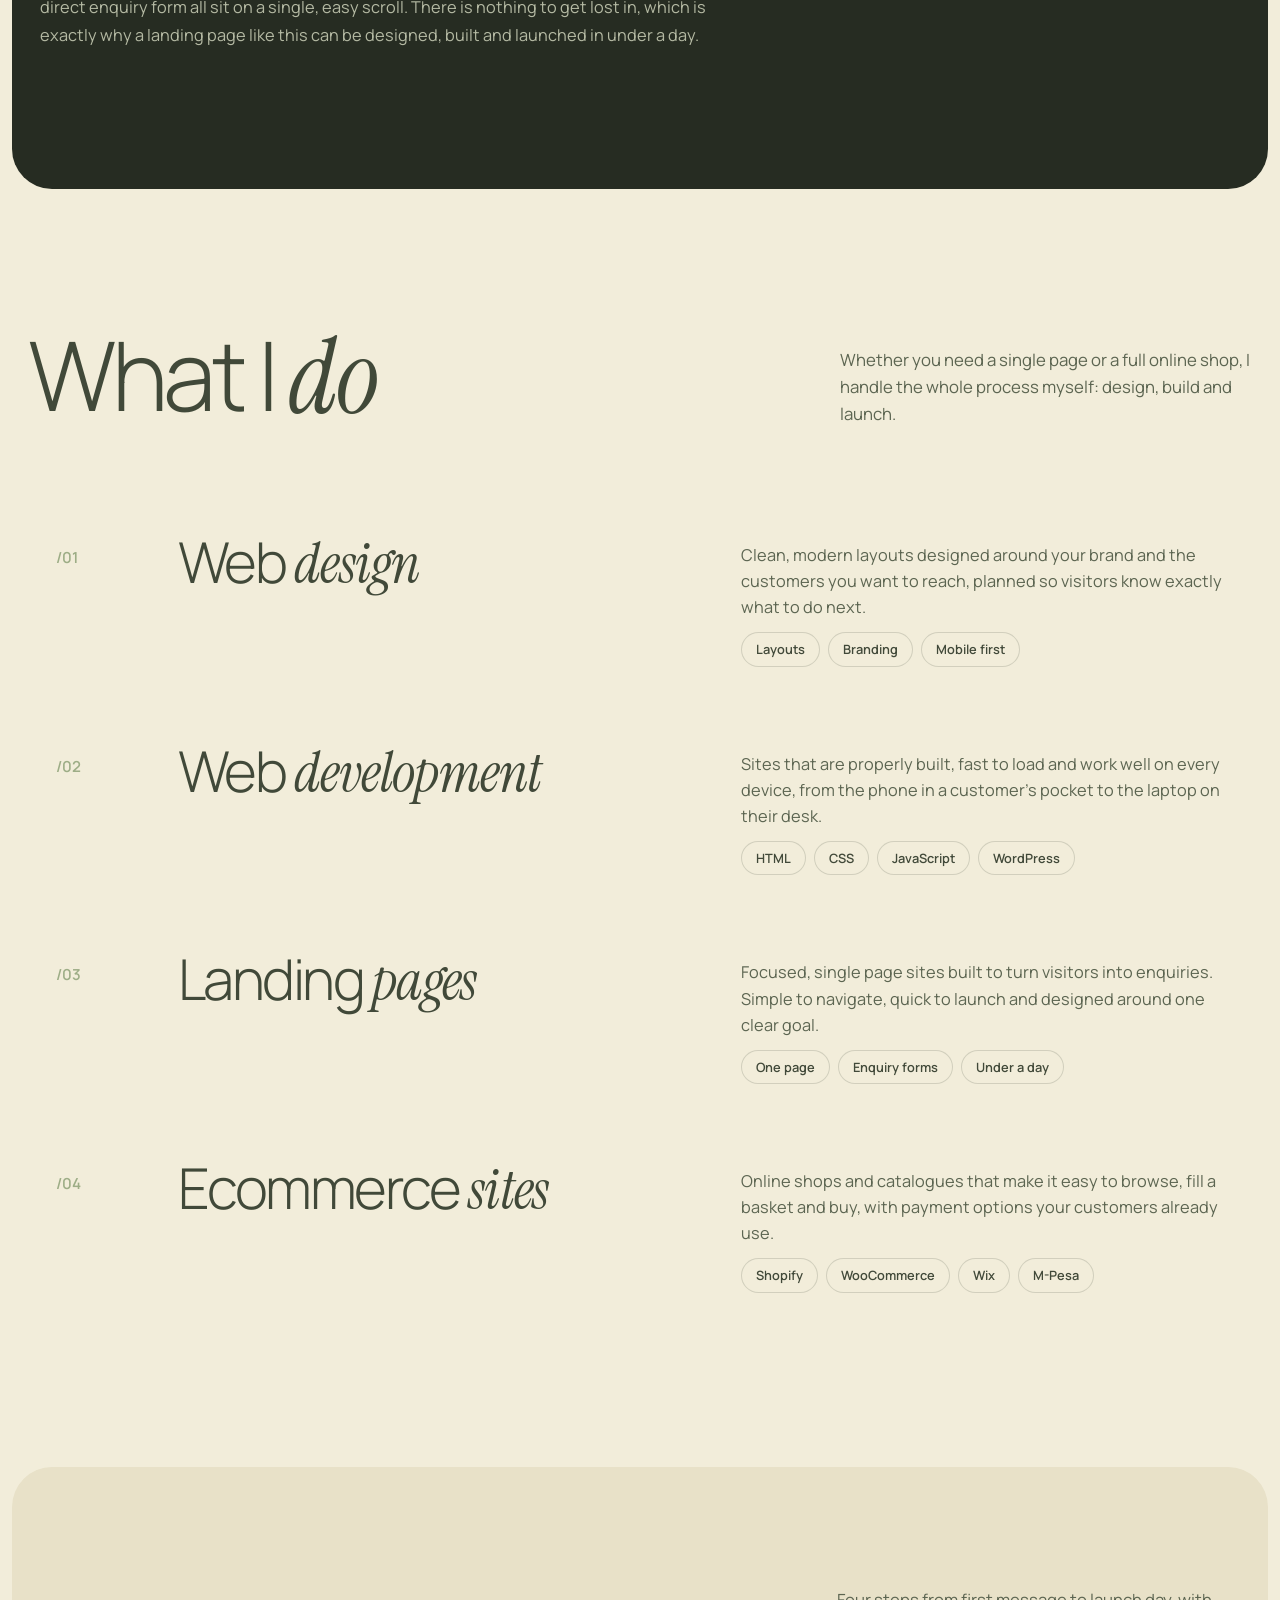
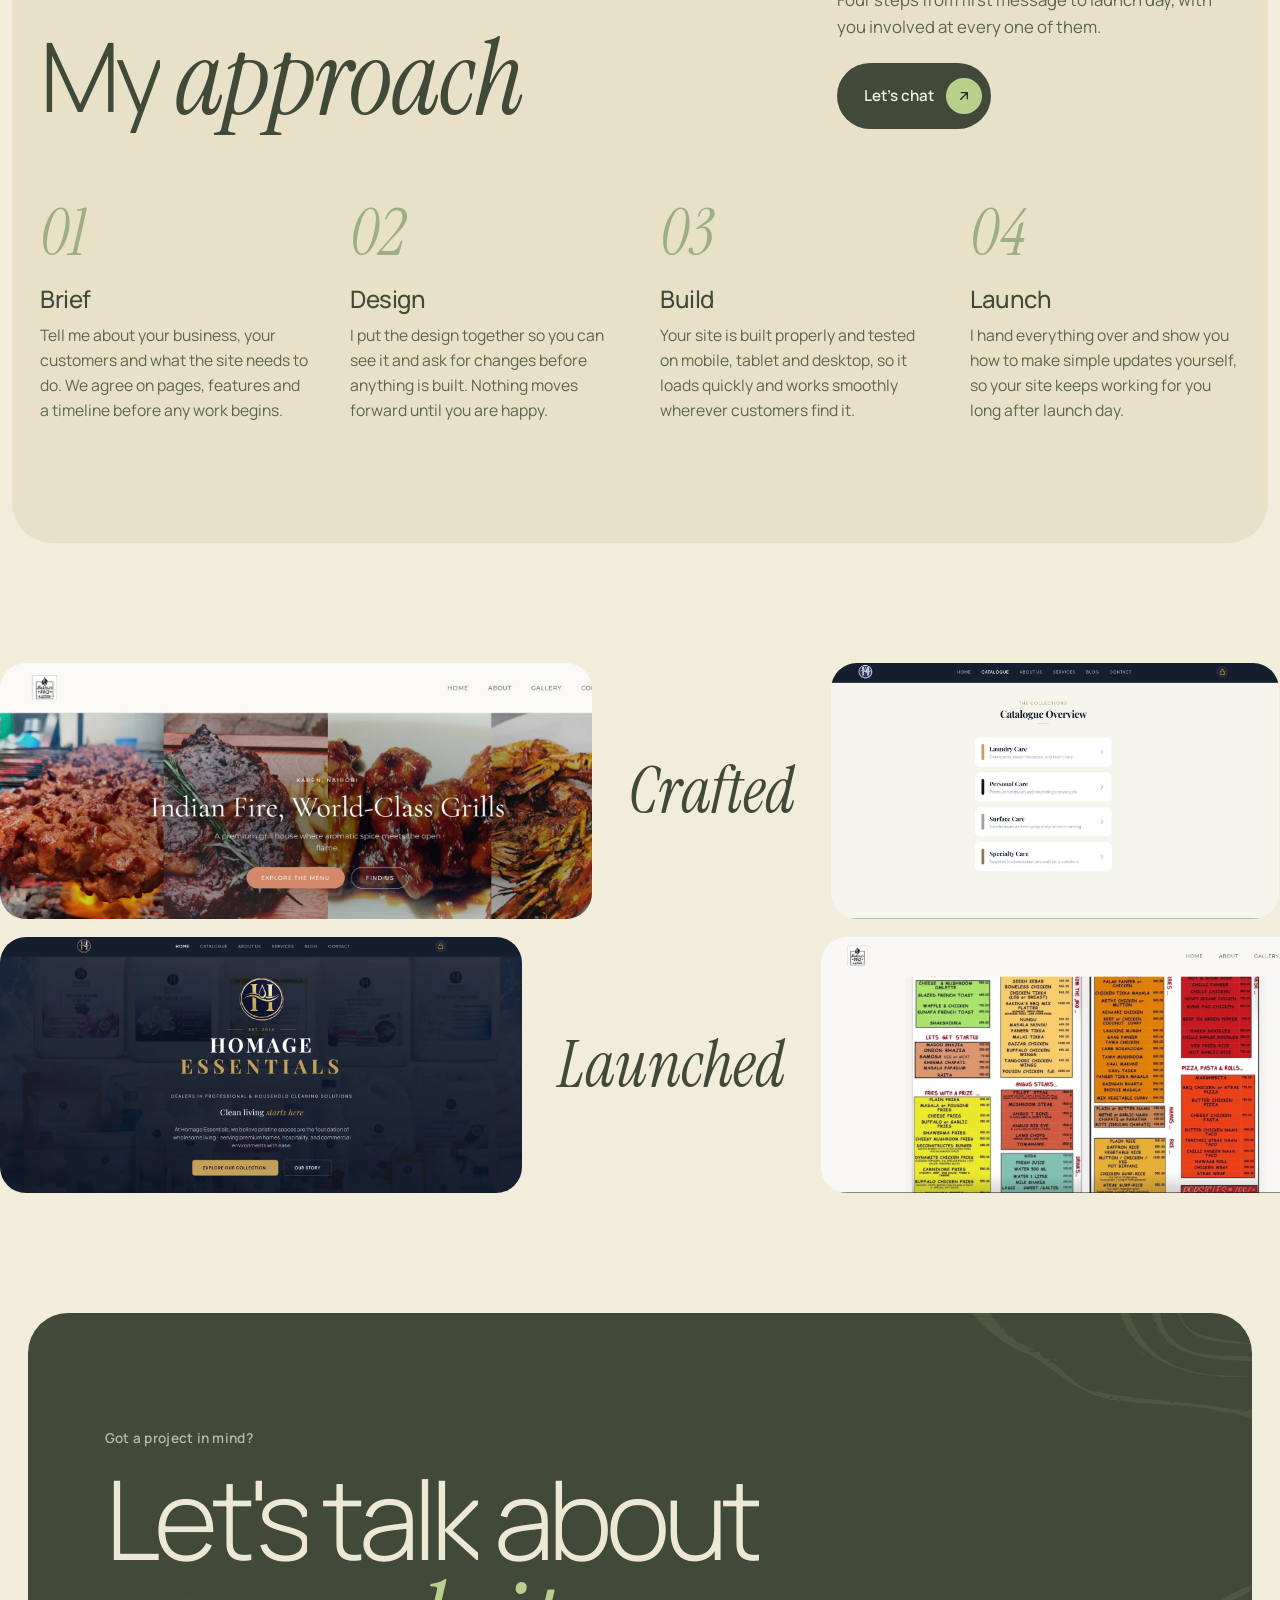
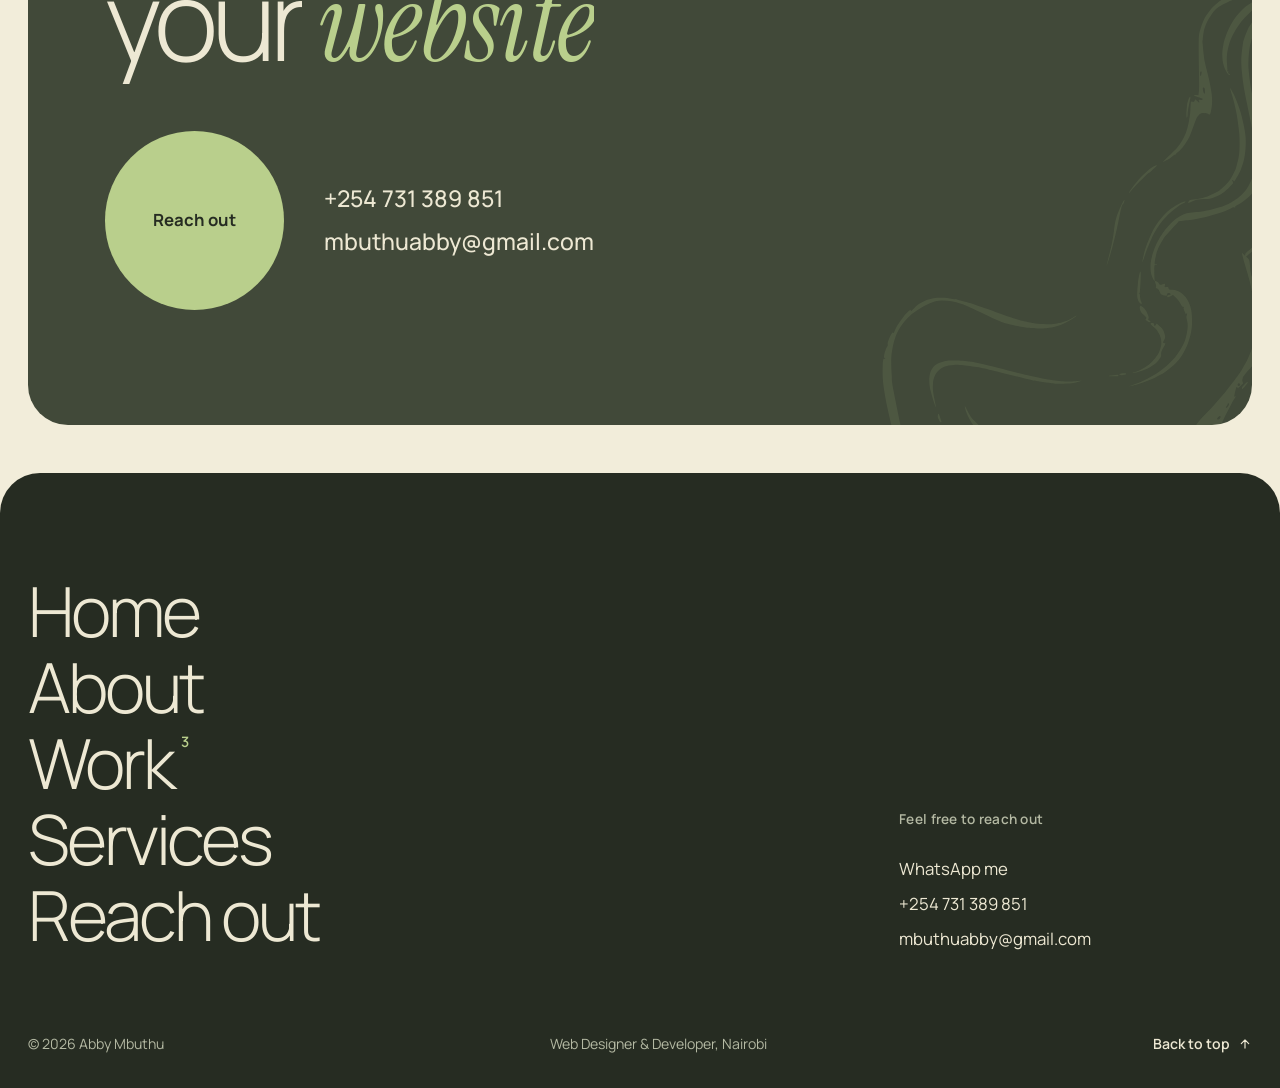
==== commit e6d7e2b9: "Add files via upload" ====
--- a/index.html
+++ b/index.html
@@ -4,7 +4,7 @@
 <meta charset="UTF-8">
 <meta name="viewport" content="width=device-width, initial-scale=1.0">
 <title>Abby Mbuthu | Web Designer &amp; Developer</title>
-<meta name="description" content="Abby Mbuthu is a web designer and developer building fast, modern websites and online shops for small businesses in Kenya.">
+<meta name="description" content="Abby Mbuthu is a web designer and developer in Nairobi building fast, modern websites and online shops for small businesses.">
 <meta name="author" content="Abby Mbuthu">
 <meta name="theme-color" content="#F2EDDA">
 <meta property="og:title" content="Abby Mbuthu | Web Designer &amp; Developer">
@@ -13,37 +13,62 @@
 <script>document.documentElement.classList.add('js');</script>
 <link rel="preconnect" href="https://fonts.googleapis.com">
 <link rel="preconnect" href="https://fonts.gstatic.com" crossorigin>
-<link href="https://fonts.googleapis.com/css2?family=Manrope:wght@200..800&display=swap" rel="stylesheet">
+<link href="https://fonts.googleapis.com/css2?family=Instrument+Serif:ital@0;1&family=Manrope:wght@200..800&display=swap" rel="stylesheet">
 <link rel="stylesheet" href="styles.css">
 </head>
 <body>
 
-<!-- The hero line art, traced from the original image so it stays sharp at any screen size -->
 <svg width="0" height="0" style="position:absolute" aria-hidden="true" focusable="false">
-  <symbol id="ink-lines" viewBox="0 0 736 1041">
-    <path fill-rule="evenodd" d="M389.5 1035.5C388.9 1035.8 386.9 1036.0 390.0 1036.0C393.1 1036.0 404.0 1035.6 408.2 1035.8C412.5 1035.9 414.2 1036.6 415.5 1037.0C416.8 1037.4 415.8 1038.1 416.2 1038.2C416.7 1038.4 417.2 1037.6 418.0 1038.0C418.8 1038.4 419.4 1040.3 420.8 1040.8C422.1 1041.2 425.8 1041.3 426.2 1040.8C426.8 1040.2 424.5 1038.2 423.8 1037.5C423.0 1036.8 423.5 1036.8 421.8 1036.2C420.0 1035.7 416.8 1034.7 413.2 1034.2C409.8 1033.8 404.0 1033.5 400.8 1033.5C397.5 1033.5 395.4 1033.9 393.5 1034.2C391.6 1034.6 390.1 1035.2 389.5 1035.5ZM728.8 1031.0C728.5 1030.8 728.1 1031.0 727.8 1031.5C727.4 1032.0 726.9 1032.7 726.5 1034.2C726.1 1035.8 724.9 1039.7 725.2 1040.8C725.6 1041.8 728.2 1041.9 728.8 1040.8C729.3 1039.6 728.7 1035.1 728.8 1033.8C728.8 1032.4 729.2 1033.2 729.2 1032.8C729.2 1032.3 729.0 1031.2 728.8 1031.0ZM371.0 1031.5C370.9 1031.8 371.7 1032.4 372.5 1032.8C373.3 1033.1 374.9 1033.6 376.0 1033.8C377.1 1033.9 379.7 1034.2 379.2 1033.8C378.8 1033.2 374.6 1031.1 373.2 1030.8C371.9 1030.4 371.1 1031.2 371.0 1031.5ZM333.8 996.2C332.5 995.2 333.8 997.7 334.5 999.2C335.2 1000.8 335.9 1002.5 338.2 1005.5C340.6 1008.5 344.9 1013.6 348.5 1017.0C352.1 1020.4 356.6 1023.7 359.8 1025.8C362.9 1027.8 365.7 1028.9 367.2 1029.5C368.8 1030.1 369.0 1029.8 369.0 1029.5C369.0 1029.2 367.2 1027.8 367.2 1027.5C367.3 1027.2 369.0 1027.7 369.2 1027.5C369.5 1027.3 369.2 1026.6 368.8 1026.2C368.3 1025.9 367.5 1025.6 366.8 1025.5C366.0 1025.4 366.8 1027.2 364.5 1025.8C362.2 1024.2 357.0 1019.9 353.2 1016.5C349.5 1013.1 345.0 1008.9 341.8 1005.5C338.5 1002.1 335.0 997.3 333.8 996.2ZM735.8 992.5C735.3 990.8 734.0 997.3 733.2 1000.0C732.5 1002.7 731.8 1006.0 731.2 1008.8C730.7 1011.5 730.2 1014.0 730.0 1016.8C729.8 1019.5 729.9 1024.2 730.0 1025.5C730.1 1026.8 729.9 1027.2 730.8 1024.8C731.6 1022.2 734.2 1013.0 735.0 1010.5C735.8 1008.0 735.6 1013.0 735.8 1010.0C735.9 1007.0 736.2 994.2 735.8 992.5ZM310.5 959.2C310.0 958.7 309.6 960.0 309.5 960.5C309.4 961.0 309.5 961.5 310.0 962.5C310.5 963.5 311.1 965.0 312.2 966.8C313.4 968.5 315.9 971.5 316.8 972.8C317.6 974.0 317.0 974.2 317.2 974.5C317.5 974.8 317.9 975.2 318.0 974.8C318.1 974.3 318.9 973.5 318.0 971.8C317.1 970.0 314.0 966.1 312.8 964.0C311.5 961.9 311.0 959.8 310.5 959.2ZM305.2 950.0C305.0 950.0 304.5 949.7 304.8 950.5C305.0 951.3 305.9 953.8 306.5 955.0C307.1 956.2 308.0 957.2 308.5 957.8C309.0 958.3 309.6 958.5 309.8 958.2C309.9 958.0 310.1 957.1 309.5 956.0C308.9 954.9 306.8 952.5 306.2 951.5C305.7 950.5 306.2 950.5 306.0 950.2C305.8 950.0 305.5 950.0 305.2 950.0ZM300.2 935.2C299.5 934.4 299.1 937.7 299.2 939.0C299.4 940.3 300.5 942.2 301.0 943.2C301.5 944.2 301.9 944.7 302.2 945.0C302.6 945.3 303.0 945.4 303.2 945.2C303.5 945.1 304.0 945.9 303.5 944.2C303.0 942.6 301.0 936.1 300.2 935.2ZM331.8 926.8C331.8 927.5 332.3 929.7 333.0 931.8C333.7 933.8 334.6 936.3 336.0 939.0C337.4 941.7 339.3 945.1 341.2 947.8C343.2 950.4 345.0 952.4 347.8 954.8C350.5 957.1 354.2 959.8 357.5 961.8C360.8 963.7 364.4 965.2 367.8 966.5C371.1 967.8 370.0 967.9 377.8 969.8C385.5 971.6 405.3 975.5 414.5 977.8C423.7 980.0 427.2 981.0 432.8 983.0C438.3 985.0 444.4 988.1 448.0 990.0C451.6 991.9 451.8 992.1 454.5 994.2C457.2 996.4 461.1 999.4 464.2 1002.8C467.4 1006.1 470.9 1010.5 473.5 1014.5C476.1 1018.5 478.0 1022.2 479.8 1026.5C481.5 1030.8 483.2 1037.9 484.2 1040.2C485.2 1042.6 486.2 1043.4 485.8 1040.8C485.3 1038.1 483.2 1029.3 481.5 1024.5C479.8 1019.7 478.0 1016.0 475.5 1012.0C473.0 1008.0 468.5 1002.9 466.2 1000.2C464.0 997.6 463.0 997.1 461.8 996.2C460.5 995.4 459.2 995.5 458.5 995.2C457.8 995.0 457.8 994.8 457.8 994.5C457.7 994.2 459.0 994.2 458.0 993.2C457.0 992.3 454.3 990.4 451.8 989.0C449.2 987.6 444.4 985.7 442.8 984.8C441.1 983.8 442.2 983.7 441.8 983.5C441.3 983.3 443.4 984.6 440.0 983.5C436.6 982.4 429.8 979.4 421.5 977.0C413.2 974.6 397.8 971.2 390.0 969.0C382.2 966.8 379.2 965.7 374.8 964.0C370.3 962.3 367.2 961.0 363.5 959.0C359.8 957.0 356.0 954.9 352.5 952.2C349.0 949.6 345.0 945.5 342.5 943.0C340.0 940.5 339.4 939.7 337.8 937.0C336.1 934.3 333.5 928.7 332.5 927.0C331.5 925.3 331.7 926.0 331.8 926.8ZM735.8 910.0C735.3 904.0 734.2 911.9 733.2 915.8C732.2 919.6 733.1 922.0 729.8 933.2C726.4 944.5 717.0 971.0 713.0 983.2C709.0 995.5 708.0 999.5 706.0 1006.5C704.0 1013.5 702.5 1019.3 701.2 1025.0C700.0 1030.7 697.1 1038.1 698.5 1040.8C699.9 1043.4 707.4 1042.8 709.8 1040.8C712.1 1038.7 710.4 1036.5 712.8 1028.5C715.1 1020.5 721.6 1000.2 723.8 993.0C725.9 985.8 725.2 987.5 725.5 985.0C725.8 982.5 725.2 980.3 725.5 978.0C725.8 975.7 725.9 974.4 727.0 971.0C728.1 967.6 730.9 960.7 732.2 957.5C733.6 954.3 734.4 952.8 735.0 951.8C735.6 950.8 735.6 958.5 735.8 951.5C735.9 944.5 736.2 916.0 735.8 910.0ZM671.5 897.2C671.3 897.1 671.6 896.5 670.8 897.2C669.9 898.0 667.2 900.7 666.2 901.8C665.3 902.8 665.2 903.2 665.0 903.8C664.8 904.3 665.1 905.0 665.2 905.2C665.4 905.5 664.9 906.4 666.0 905.2C667.1 904.1 670.8 899.6 671.8 898.2C672.7 896.9 671.7 897.4 671.5 897.2ZM516.2 889.0C516.1 888.7 516.2 888.2 514.5 888.2C512.8 888.3 507.8 889.0 506.2 889.2C504.7 889.5 503.7 889.9 505.2 890.0C506.8 890.1 513.7 890.2 515.5 890.0C517.3 889.8 516.4 889.3 516.2 889.0ZM525.8 887.2C525.8 887.0 525.6 886.6 525.0 886.5C524.4 886.4 523.1 886.4 522.0 886.5C520.9 886.6 519.2 887.0 518.5 887.2C517.8 887.5 517.3 888.0 517.8 888.2C518.2 888.5 519.8 888.8 521.0 888.8C522.2 888.7 524.2 888.2 525.0 888.0C525.8 887.8 525.8 887.5 525.8 887.2ZM289.0 892.5C288.9 894.8 289.0 897.3 289.2 900.0C289.5 902.7 289.8 904.6 290.8 908.5C291.8 912.4 294.2 920.3 295.2 923.2C296.2 926.2 297.0 928.5 296.8 926.0C296.5 923.5 294.0 913.0 293.5 908.2C293.0 903.5 293.3 900.4 293.5 897.8C293.7 895.1 293.9 894.4 294.5 892.5C295.1 890.6 296.1 888.2 297.2 886.5C298.4 884.8 299.8 883.3 301.5 882.0C303.2 880.7 306.0 879.3 307.8 878.5C309.5 877.7 310.5 877.6 312.2 877.2C314.0 876.9 316.0 876.6 318.2 876.5C320.5 876.4 321.1 876.1 325.8 876.5C330.4 876.9 339.2 877.8 346.2 879.0C353.2 880.2 357.7 881.3 367.8 883.8C377.8 886.2 397.5 891.4 406.5 893.5C415.5 895.6 416.6 895.7 421.5 896.5C426.4 897.3 432.5 898.1 436.0 898.5C439.5 898.9 439.1 899.0 442.8 899.0C446.4 899.0 454.0 899.0 457.8 898.8C461.5 898.5 463.2 898.0 465.5 897.5C467.8 897.0 473.4 895.7 471.8 895.5C470.1 895.3 461.5 896.6 455.8 896.5C450.0 896.4 445.5 896.2 437.5 895.0C429.5 893.8 421.9 892.3 407.5 889.0C393.1 885.7 363.4 878.0 351.2 875.2C339.1 872.5 338.9 872.9 334.5 872.2C330.1 871.6 328.1 871.4 324.8 871.2C321.4 871.1 317.2 871.1 314.2 871.2C311.3 871.4 309.6 871.5 307.2 872.0C304.9 872.5 301.9 873.7 300.0 874.5C298.1 875.3 297.3 875.8 296.0 877.0C294.7 878.2 293.0 880.2 292.0 881.8C291.0 883.3 290.5 884.7 290.0 886.5C289.5 888.3 289.1 890.2 289.0 892.5ZM563.0 827.2C562.1 826.6 562.4 826.9 562.0 827.2C561.6 827.6 560.9 829.2 560.5 829.5C560.1 829.8 559.7 829.6 559.5 829.2C559.3 828.9 559.5 827.8 559.2 827.2C559.0 826.7 558.8 826.2 558.2 826.0C557.7 825.8 556.5 826.0 556.0 826.2C555.5 826.5 554.5 826.5 555.5 827.8C556.5 829.0 560.2 831.7 561.8 833.5C563.3 835.3 564.1 836.9 565.0 838.5C565.9 840.1 566.5 841.9 567.0 843.2C567.5 844.6 567.6 844.9 567.8 846.5C567.9 848.1 568.2 850.4 567.8 853.0C567.2 855.6 566.1 859.5 564.8 862.2C563.4 865.0 561.2 867.6 559.5 869.8C557.8 871.9 555.8 873.6 554.2 875.0C552.7 876.4 552.3 876.7 550.2 878.0C548.2 879.3 545.0 881.3 542.0 882.8C539.0 884.2 532.0 886.2 532.0 886.5C532.0 886.8 538.1 885.7 541.8 884.5C545.4 883.3 550.4 881.3 553.8 879.5C557.1 877.7 559.9 875.6 562.0 873.8C564.1 871.9 565.5 869.7 566.5 868.2C567.5 866.8 567.5 866.3 567.8 865.0C568.0 863.7 567.5 862.5 568.2 860.2C569.0 858.0 571.8 853.4 572.5 851.8C573.2 850.1 572.9 850.9 572.5 850.5C572.1 850.1 570.3 850.5 570.2 849.5C570.2 848.5 571.9 846.1 572.2 844.8C572.6 843.4 572.8 843.1 572.5 841.5C572.2 839.9 571.3 837.0 570.5 835.2C569.7 833.5 568.8 832.6 567.5 831.2C566.2 829.9 563.9 827.9 563.0 827.2ZM542.8 805.5C542.5 805.9 541.8 806.4 542.0 807.8C542.2 809.1 542.7 811.6 544.0 813.5C545.3 815.4 548.9 817.9 549.8 819.2C550.6 820.6 549.0 821.1 549.0 821.8C549.0 822.4 549.4 822.5 550.0 823.0C550.6 823.5 552.0 824.4 552.8 824.8C553.5 825.1 554.1 825.1 554.5 825.0C554.9 824.9 555.4 824.8 555.0 824.2C554.6 823.7 552.6 822.4 552.2 821.8C551.9 821.1 552.7 820.9 552.8 820.2C552.8 819.6 553.0 819.2 552.5 817.8C552.0 816.3 550.8 813.3 549.8 811.5C548.7 809.7 547.0 808.0 546.0 807.0C545.0 806.0 544.3 805.8 543.8 805.5C543.2 805.2 543.0 805.1 542.8 805.5ZM466.0 817.0C464.7 817.5 458.8 821.5 455.2 823.0C451.7 824.5 448.0 825.5 444.8 826.2C441.5 827.0 439.9 827.4 435.8 827.5C431.6 827.6 424.8 827.5 420.0 827.0C415.2 826.5 411.4 825.8 406.8 824.8C402.1 823.8 402.7 824.5 392.2 821.0C381.8 817.5 355.5 807.8 344.0 804.0C332.5 800.2 327.0 799.5 323.2 798.2C319.5 797.0 322.2 796.9 321.5 796.8C320.8 796.6 321.4 797.7 319.0 797.5C316.6 797.3 311.1 796.0 307.0 795.8C302.9 795.5 298.0 795.7 294.2 796.2C290.5 796.8 287.7 797.7 284.5 799.0C281.3 800.3 278.1 802.2 275.2 804.2C272.4 806.3 269.0 810.5 267.5 811.5C266.0 812.5 267.1 809.9 266.2 810.2C265.4 810.6 263.6 812.4 262.2 813.8C260.9 815.1 260.0 815.9 258.0 818.5C256.0 821.1 252.4 826.1 250.5 829.2C248.6 832.4 247.3 836.0 246.5 837.5C245.7 839.0 246.1 838.2 245.8 838.2C245.4 838.3 245.2 837.0 244.5 837.8C243.8 838.5 242.4 840.8 241.5 842.8C240.6 844.8 239.4 848.0 239.0 849.8C238.6 851.5 239.3 852.1 239.0 853.2C238.7 854.4 237.9 855.0 237.2 856.5C236.6 858.0 235.7 860.7 235.2 862.5C234.8 864.3 234.4 866.3 234.5 867.2C234.6 868.2 235.5 867.7 235.8 868.0C236.0 868.3 236.0 868.8 235.8 869.0C235.5 869.2 234.6 868.9 234.2 869.0C233.9 869.1 234.0 868.6 233.8 869.8C233.5 870.9 233.1 872.3 233.0 876.0C232.9 879.7 232.7 886.3 233.0 891.8C233.3 897.2 234.0 902.4 235.0 908.8C236.0 915.1 236.9 919.8 239.0 929.8C241.1 939.7 245.4 956.5 247.8 968.2C250.1 980.0 252.0 992.6 253.0 1000.0C254.0 1007.4 253.8 1008.1 254.0 1012.8C254.2 1017.4 254.2 1023.1 254.0 1027.8C253.8 1032.4 251.5 1038.6 252.5 1040.8C253.5 1042.9 258.5 1043.4 260.2 1040.8C262.0 1038.1 262.7 1028.5 263.2 1024.8C263.8 1021.0 263.7 1021.2 263.8 1018.0C263.8 1014.8 263.8 1010.7 263.5 1005.8C263.2 1000.8 262.4 993.5 261.8 988.2C261.1 983.0 262.1 987.7 259.5 974.2C256.9 960.8 248.6 921.7 246.0 907.5C243.4 893.3 244.2 895.4 243.8 889.0C243.3 882.6 243.1 874.8 243.2 869.2C243.4 863.8 244.0 860.1 244.8 856.0C245.5 851.9 246.8 847.5 247.8 844.5C248.7 841.5 249.2 840.5 250.2 838.2C251.3 836.0 252.2 834.0 254.0 831.2C255.8 828.5 258.5 824.8 261.0 822.0C263.5 819.2 266.0 816.8 269.2 814.2C272.5 811.8 276.3 809.2 280.2 807.0C284.2 804.8 288.9 802.3 292.8 801.0C296.6 799.7 299.4 799.2 303.2 799.0C307.1 798.8 311.8 799.3 315.8 800.0C319.7 800.7 323.2 801.8 327.0 803.0C330.8 804.2 330.5 804.0 338.2 807.5C346.0 811.0 365.2 820.4 373.2 823.8C381.2 827.1 380.5 826.4 386.2 827.8C392.0 829.1 403.8 831.2 407.5 831.8C411.2 832.2 408.1 830.7 408.8 830.8C409.4 830.8 409.0 831.9 411.2 832.2C413.5 832.6 419.3 832.7 422.0 832.8C424.7 832.8 424.7 832.8 427.5 832.5C430.3 832.2 435.2 831.6 438.8 830.8C442.3 829.9 445.9 828.7 449.0 827.5C452.1 826.3 454.9 824.8 457.2 823.5C459.6 822.2 461.5 820.8 463.0 819.8C464.5 818.7 467.3 816.5 466.0 817.0ZM251.5 970.5C251.8 970.3 252.3 970.0 252.8 971.2C253.2 972.5 254.1 976.2 254.2 977.8C254.4 979.2 254.0 980.0 253.8 980.2C253.5 980.5 253.2 980.8 252.8 979.5C252.3 978.2 251.2 973.8 251.0 972.2C250.8 970.8 251.2 970.7 251.5 970.5ZM572.2 778.8C571.3 778.4 567.9 780.3 566.5 780.0C565.1 779.7 565.0 777.7 564.0 777.0C563.0 776.3 560.9 775.0 560.5 775.8C560.1 776.5 561.6 779.9 561.8 781.2C561.9 782.6 561.0 783.0 561.5 783.8C562.0 784.5 563.6 784.7 564.5 785.8C565.4 786.8 566.1 789.2 566.8 790.2C567.4 791.2 567.5 791.3 568.2 791.8C569.0 792.2 570.2 792.8 571.2 793.0C572.3 793.2 574.2 793.3 574.8 793.0C575.3 792.7 574.5 791.8 574.8 791.2C575.0 790.8 575.7 790.2 576.2 790.0C576.8 789.8 577.8 790.0 578.2 790.2C578.8 790.5 579.8 791.2 579.2 791.8C578.8 792.2 575.8 792.7 575.2 793.2C574.8 793.8 575.3 795.3 576.2 795.2C577.2 795.2 579.7 793.4 580.8 793.0C581.8 792.6 581.4 792.0 582.8 793.0C584.1 794.0 587.0 797.1 588.8 799.2C590.5 801.4 591.9 804.5 593.0 805.8C594.1 807.0 595.0 806.5 595.2 807.0C595.5 807.5 594.4 807.7 594.8 809.0C595.1 810.3 596.6 813.8 597.2 814.8C597.9 815.7 598.2 814.5 598.5 814.5C598.8 814.5 599.0 814.2 599.0 815.0C599.0 815.8 598.2 817.4 598.2 819.2C598.3 821.1 599.3 823.7 599.5 826.0C599.7 828.3 599.9 830.0 599.5 833.2C599.1 836.5 598.1 841.6 597.0 845.2C595.9 848.9 594.4 852.0 592.8 855.0C591.1 858.0 589.1 860.9 587.2 863.5C585.4 866.1 584.0 867.8 581.5 870.5C579.0 873.2 575.3 876.8 572.0 879.5C568.7 882.2 565.2 884.8 561.8 887.0C558.3 889.2 554.7 891.2 551.2 893.0C547.8 894.8 544.9 896.2 541.0 897.8C537.1 899.3 528.2 902.2 528.0 902.5C527.8 902.8 534.8 901.2 539.5 899.8C544.2 898.3 551.5 895.8 556.2 893.8C561.0 891.8 565.2 889.4 568.2 887.8C571.2 886.1 571.6 885.8 574.2 883.8C576.9 881.8 581.3 878.2 584.0 875.8C586.7 873.2 588.4 871.2 590.2 868.8C592.1 866.3 593.6 864.1 595.2 861.0C596.9 857.9 598.8 854.0 600.2 850.0C601.7 846.0 603.0 841.1 603.8 837.2C604.5 833.4 604.9 830.6 605.0 826.8C605.1 822.9 604.8 817.0 604.5 814.0C604.2 811.0 604.0 810.5 603.5 808.5C603.0 806.5 602.2 804.0 601.2 801.8C600.2 799.5 599.0 797.2 597.5 795.2C596.0 793.3 594.2 791.6 592.5 790.2C590.8 788.9 588.8 788.0 587.0 787.2C585.2 786.5 583.3 786.2 581.8 786.0C580.2 785.8 578.4 786.2 577.5 785.8C576.6 785.2 577.0 783.5 576.2 783.0C575.5 782.5 573.7 783.1 573.0 783.0C572.3 782.9 572.1 783.0 572.0 782.2C571.9 781.5 573.2 779.1 572.2 778.8ZM542.8 764.5C542.5 764.7 542.5 764.0 542.0 766.0C541.5 768.0 540.5 772.3 540.0 776.8C539.5 781.2 539.0 788.8 539.0 792.5C539.0 796.2 539.7 797.4 540.2 799.0C540.8 800.6 541.6 801.3 542.2 802.0C542.9 802.7 543.9 803.0 544.2 803.0C544.6 803.0 544.8 803.0 544.5 802.0C544.2 801.0 543.1 799.0 542.8 797.2C542.4 795.5 542.5 792.9 542.2 791.8C542.0 790.6 541.0 791.0 541.0 790.5C541.0 790.0 541.9 791.9 542.2 788.8C542.6 785.6 543.1 775.8 543.2 771.8C543.4 767.8 543.3 766.0 543.2 764.8C543.2 763.5 543.0 764.3 542.8 764.5ZM735.5 706.0C734.4 702.9 731.0 720.5 729.0 728.8C727.0 737.0 724.8 747.9 723.5 755.2C722.2 762.6 721.7 767.4 721.2 773.0C720.8 778.6 720.9 785.0 721.0 789.0C721.1 793.0 721.3 793.7 722.0 797.0C722.7 800.3 723.5 803.5 725.2 808.8C727.0 814.0 730.5 824.1 732.2 828.8C734.0 833.4 735.2 840.4 735.8 836.8C736.3 833.1 735.9 811.9 735.8 806.8C735.6 801.6 736.2 809.0 734.8 805.8C733.3 802.5 728.5 790.7 727.2 787.2C726.0 783.8 726.0 791.5 727.2 785.0C728.5 778.5 733.6 754.5 735.0 748.2C736.4 742.0 735.7 754.5 735.8 747.5C735.8 740.5 736.6 709.1 735.5 706.0ZM596.2 680.0C595.1 680.2 592.3 681.0 589.5 682.5C586.7 684.0 582.6 686.4 579.5 688.8C576.4 691.1 573.7 693.6 571.0 696.5C568.3 699.4 565.5 703.0 563.2 706.2C561.0 709.5 559.3 712.2 557.2 716.2C555.2 720.3 552.7 726.1 551.0 730.5C549.3 734.9 548.2 738.7 547.2 742.5C546.3 746.3 544.7 754.1 545.2 753.2C545.8 752.4 549.0 742.1 550.8 737.5C552.5 732.9 554.1 729.1 555.8 725.5C557.4 721.9 559.2 718.5 560.8 715.8C562.3 713.0 563.5 711.2 565.2 708.8C567.0 706.2 569.4 703.2 571.5 700.8C573.6 698.3 574.9 696.7 578.0 694.0C581.1 691.3 587.0 686.7 590.0 684.5C593.0 682.3 595.2 681.8 596.2 681.0C597.3 680.2 597.4 679.8 596.2 680.0ZM523.8 678.2C523.7 678.0 523.2 678.3 522.2 680.0C521.3 681.7 519.8 684.5 518.2 688.2C516.7 692.0 514.5 696.3 513.0 702.8C511.5 709.2 511.0 717.9 509.2 727.0C507.5 736.1 502.4 755.5 502.2 757.2C502.1 759.0 506.5 744.9 508.5 737.5C510.5 730.1 512.6 721.2 514.5 713.0C516.4 704.8 518.4 693.2 519.8 688.0C521.1 682.8 522.1 683.4 522.8 681.8C523.4 680.1 523.8 678.5 523.8 678.2ZM562.2 636.5C562.0 636.4 561.9 636.2 560.8 636.8C559.6 637.3 558.2 637.6 555.2 640.0C552.3 642.4 546.7 647.3 543.0 651.2C539.3 655.2 535.3 660.4 533.0 663.5C530.7 666.6 528.7 670.0 529.2 669.8C529.8 669.5 532.4 665.7 536.2 661.8C540.1 657.8 549.4 648.7 552.2 646.0C555.1 643.3 551.6 647.2 553.2 645.8C554.9 644.3 560.8 638.8 562.2 637.2C563.8 635.7 562.5 636.6 562.2 636.5ZM731.0 596.2C731.5 598.6 735.0 610.5 735.8 612.2C736.5 614.0 735.9 607.6 735.8 606.5C735.6 605.4 735.2 606.2 735.0 605.8C734.8 605.2 735.1 604.8 734.8 603.5C734.4 602.2 733.4 599.5 732.8 598.2C732.1 597.0 730.5 593.9 731.0 596.2ZM705.5 557.0C705.0 558.0 711.3 569.2 713.8 576.2C716.2 583.2 718.7 593.6 720.0 599.0C721.3 604.4 721.2 604.5 721.8 608.8C722.3 613.0 723.0 617.8 723.2 624.2C723.5 630.7 723.4 641.1 723.0 647.2C722.6 653.4 722.0 656.3 721.0 661.2C720.0 666.2 718.6 671.9 717.0 677.0C715.4 682.1 713.2 687.3 711.2 691.8C709.2 696.2 707.2 700.1 705.0 703.8C702.8 707.4 701.0 710.1 698.2 713.8C695.5 717.4 691.5 722.2 688.5 725.5C685.5 728.8 682.0 732.0 680.5 733.2C679.0 734.5 679.7 733.1 679.5 732.8C679.3 732.4 679.7 731.5 679.5 731.2C679.3 731.0 679.0 730.2 678.5 731.0C678.0 731.8 678.0 734.2 676.5 736.0C675.0 737.8 671.1 740.2 669.8 741.8C668.4 743.2 669.2 744.7 668.5 745.0C667.8 745.3 664.4 738.7 665.2 743.5C666.1 748.3 671.8 766.6 673.8 774.0C675.7 781.4 676.0 782.8 677.0 788.0C678.0 793.2 679.3 800.8 680.0 805.0C680.7 809.2 680.8 809.3 681.0 813.5C681.2 817.7 681.5 825.9 681.5 830.2C681.5 834.6 681.2 836.3 680.8 839.5C680.3 842.7 679.7 846.3 679.0 849.2C678.3 852.2 677.9 854.0 676.8 857.2C675.6 860.5 673.8 865.2 672.0 869.0C670.2 872.8 668.0 876.8 666.0 880.2C664.0 883.7 663.3 884.9 659.8 889.8C656.2 894.6 650.0 902.8 644.5 909.5C639.0 916.2 631.7 924.3 626.5 930.0C621.3 935.7 616.5 940.1 613.5 943.8C610.5 947.4 610.1 947.9 608.2 952.0C606.4 956.1 604.2 961.9 602.2 968.2C600.2 974.6 598.1 982.3 596.2 990.2C594.4 998.2 592.4 1007.6 591.0 1016.0C589.6 1024.4 585.4 1036.6 587.8 1040.8C590.1 1044.9 602.0 1042.1 605.2 1040.8C608.5 1039.4 605.8 1037.1 607.0 1032.8C608.2 1028.4 609.5 1023.6 612.8 1014.5C616.0 1005.4 621.9 989.7 626.8 978.0C631.6 966.3 637.4 953.5 641.8 944.2C646.1 935.0 650.2 927.4 652.8 922.5C655.3 917.6 656.5 916.4 657.2 915.0C658.0 913.6 657.4 914.3 657.2 914.2C657.1 914.2 656.5 914.5 656.2 914.5C656.0 914.5 655.5 915.7 655.8 914.0C656.0 912.3 657.4 906.0 658.0 904.2C658.6 902.5 658.8 903.1 659.2 903.2C659.7 903.4 660.2 904.9 660.5 905.0C660.8 905.1 659.9 904.9 660.8 904.0C661.6 903.1 664.8 900.5 665.8 899.5C666.7 898.5 666.3 898.6 666.2 898.0C666.2 897.4 665.6 896.6 665.5 895.8C665.4 894.9 665.3 894.2 665.8 893.0C666.2 891.8 665.5 891.7 668.0 888.5C670.5 885.3 678.6 876.4 680.8 873.8C682.9 871.1 680.2 873.5 680.8 872.8C681.3 872.0 683.2 870.5 684.2 869.2C685.2 868.0 686.1 866.7 686.8 865.2C687.4 863.8 687.7 861.6 688.0 860.8C688.3 859.9 688.4 859.8 688.8 860.2C689.1 860.7 689.6 862.7 690.0 863.2C690.4 863.8 690.8 864.2 691.2 863.5C691.7 862.8 692.3 861.2 692.8 858.8C693.2 856.3 694.0 850.1 693.8 849.0C693.5 847.9 691.6 851.6 691.0 852.2C690.4 852.9 690.5 852.8 690.0 852.8C689.5 852.8 688.2 852.8 688.2 852.2C688.3 851.7 689.7 850.4 690.2 849.2C690.8 848.1 691.3 847.0 691.8 845.2C692.2 843.5 692.6 840.8 692.8 838.8C692.9 836.7 692.7 833.8 692.8 832.8C692.8 831.7 693.1 832.3 693.2 832.2C693.4 832.2 693.6 831.7 693.8 832.5C693.9 833.3 694.2 839.6 694.2 837.0C694.2 834.4 694.0 821.5 693.8 816.8C693.5 812.0 693.0 811.1 692.5 808.8C692.0 806.4 691.2 803.9 690.8 802.8C690.3 801.6 690.0 801.8 689.8 802.0C689.5 802.2 689.1 802.0 689.2 804.0C689.4 806.0 690.6 812.3 690.8 814.2C690.9 816.2 691.1 818.3 690.2 815.5C689.4 812.7 686.5 800.8 685.8 797.2C685.0 793.7 685.3 794.7 685.5 794.2C685.7 793.8 686.5 794.4 686.8 794.8C687.0 795.1 687.1 796.3 687.2 796.2C687.4 796.2 688.7 799.1 687.5 794.5C686.3 789.9 681.7 773.3 680.2 768.5C678.8 763.7 679.1 765.9 678.8 765.5C678.4 765.1 678.0 765.2 678.0 766.2C678.0 767.3 678.7 771.0 678.5 771.8C678.3 772.5 677.5 771.7 677.0 770.5C676.5 769.3 676.0 767.8 675.5 764.5C675.0 761.2 674.6 754.0 673.8 751.0C672.9 748.0 671.0 747.6 670.5 746.8C670.0 745.9 668.6 747.4 670.5 745.8C672.4 744.1 679.6 738.3 681.8 736.8C683.9 735.2 682.9 736.6 683.2 736.2C683.6 735.9 681.8 737.2 684.0 734.8C686.2 732.3 693.1 725.9 696.8 721.8C700.4 717.6 702.8 714.4 705.8 710.0C708.8 705.6 712.1 700.3 714.8 695.5C717.4 690.7 719.5 686.0 721.5 681.2C723.5 676.5 725.0 672.5 726.5 667.2C728.0 662.0 729.6 655.2 730.5 649.8C731.4 644.2 731.8 639.5 732.0 634.2C732.2 629.0 731.8 622.5 731.5 618.5C731.2 614.5 731.0 613.2 730.5 610.5C730.0 607.8 729.6 605.2 728.8 602.0C727.9 598.8 726.7 594.6 725.5 591.2C724.3 587.9 722.5 583.5 721.5 581.8C720.5 580.0 719.8 581.0 719.5 580.5C719.2 580.0 720.5 580.4 720.0 578.8C719.5 577.1 718.9 574.1 716.5 570.5C714.1 566.9 706.0 556.0 705.5 557.0ZM638.8 938.0C639.0 938.1 639.2 938.4 639.2 938.8C639.3 939.1 639.2 939.5 639.0 940.0C638.8 940.5 638.3 941.1 637.8 941.5C637.2 941.9 636.2 942.4 635.8 942.2C635.3 942.1 634.9 941.5 635.2 940.8C635.6 940.0 637.4 938.5 638.0 938.0C638.6 937.5 638.5 937.9 638.8 938.0ZM649.0 922.8C649.2 922.8 649.5 922.9 649.5 923.2C649.5 923.6 649.5 924.1 649.2 924.8C649.0 925.4 648.2 926.7 647.8 927.2C647.2 927.8 646.6 928.2 646.2 928.2C645.9 928.2 645.5 927.9 645.8 927.2C646.0 926.6 647.1 925.2 647.5 924.5C647.9 923.8 647.8 923.0 648.0 922.8C648.2 922.5 648.8 922.7 649.0 922.8ZM661.0 898.5C661.5 898.3 662.2 898.9 662.5 899.2C662.8 899.6 663.0 900.3 662.8 900.8C662.5 901.2 661.2 901.8 660.8 901.8C660.2 901.7 659.7 900.8 659.8 900.2C659.8 899.7 660.5 898.7 661.0 898.5ZM680.5 777.5C680.8 777.6 681.7 778.4 682.0 779.0C682.3 779.6 682.3 780.5 682.2 781.0C682.2 781.5 682.0 781.7 681.8 781.8C681.5 781.8 681.0 781.8 680.8 781.2C680.5 780.7 680.0 779.1 680.0 778.5C680.0 777.9 680.2 777.4 680.5 777.5ZM602.5 554.2C602.2 554.2 601.8 554.4 601.2 555.8C600.7 557.1 599.8 559.4 599.2 562.2C598.8 565.1 598.4 570.2 598.2 573.0C598.1 575.8 598.3 578.3 598.5 579.0C598.7 579.7 599.2 578.4 599.5 577.0C599.8 575.6 599.5 574.2 600.0 570.8C600.5 567.2 602.3 558.8 602.8 556.0C603.2 553.2 602.8 554.3 602.5 554.2ZM651.2 544.0C650.5 542.8 650.4 542.3 651.0 544.8C651.6 547.2 653.7 553.5 655.0 558.8C656.3 564.0 657.6 569.3 658.8 576.0C659.9 582.7 661.2 591.8 661.8 598.8C662.3 605.7 662.2 612.9 662.0 617.8C661.8 622.6 661.5 624.3 660.8 628.0C660.0 631.7 658.6 636.9 657.8 639.8C656.9 642.6 656.6 643.0 655.5 645.2C654.4 647.5 652.4 651.1 651.0 653.2C649.6 655.4 649.1 656.0 647.2 658.0C645.4 660.0 642.0 663.3 640.0 665.0C638.0 666.7 638.2 666.8 635.5 668.2C632.8 669.7 627.5 672.3 623.5 673.8C619.5 675.2 615.2 676.0 611.8 676.8C608.3 677.5 604.6 677.4 602.8 678.0C600.9 678.6 601.0 679.7 600.8 680.2C600.5 680.8 599.4 682.0 601.2 681.5C603.1 681.0 607.6 678.3 611.8 677.5C615.9 676.7 622.7 677.0 626.2 676.5C629.8 676.0 630.9 675.2 633.2 674.2C635.6 673.3 638.1 672.1 640.2 670.8C642.4 669.4 644.0 668.3 646.2 666.2C648.5 664.2 652.4 660.0 653.8 658.5C655.1 657.0 654.3 657.9 654.2 657.2C654.2 656.6 653.3 655.0 653.2 654.5C653.2 654.0 653.7 654.1 654.0 654.2C654.3 654.4 654.9 655.3 655.2 655.5C655.6 655.7 655.1 656.5 656.0 655.2C656.9 654.0 659.2 650.3 660.5 648.0C661.8 645.7 662.6 644.4 663.8 641.2C664.9 638.1 666.6 633.3 667.5 629.2C668.4 625.2 668.9 620.8 669.2 617.0C669.6 613.2 669.6 610.1 669.5 606.5C669.4 602.9 669.3 600.5 668.5 595.5C667.7 590.5 665.8 582.0 664.5 576.8C663.2 571.5 662.0 568.4 660.5 564.2C659.0 560.1 657.0 555.4 655.5 552.0C654.0 548.6 652.0 545.2 651.2 544.0ZM735.5 491.5C734.8 484.2 732.8 495.8 731.5 498.2C730.2 500.7 729.0 503.3 728.0 506.2C727.0 509.2 726.1 513.0 725.8 515.8C725.4 518.5 725.3 520.0 725.8 522.8C726.2 525.5 727.2 529.5 728.2 532.0C729.2 534.5 730.5 536.1 731.8 537.8C733.0 539.4 735.1 549.5 735.8 541.8C736.4 534.0 736.2 498.8 735.5 491.5ZM735.8 449.0C733.4 448.6 726.8 455.2 721.8 459.5C716.7 463.8 709.8 470.3 705.5 474.8C701.2 479.2 698.8 482.3 696.0 486.2C693.2 490.2 690.7 494.6 689.0 498.5C687.3 502.4 686.3 505.9 685.8 509.8C685.2 513.6 685.4 518.1 685.8 521.5C686.1 524.9 687.1 527.6 688.0 530.0C688.9 532.4 690.2 534.5 691.0 536.0C691.8 537.5 692.2 538.1 693.0 539.0C693.8 539.9 694.9 541.0 695.5 541.2C696.1 541.5 696.7 542.1 696.8 540.5C696.8 538.9 695.8 533.2 695.8 531.8C695.7 530.2 696.2 531.4 696.5 531.5C696.8 531.6 697.1 532.4 697.2 532.5C697.4 532.6 697.6 532.4 697.5 532.0C697.4 531.6 696.8 530.5 696.5 530.2C696.2 530.0 695.9 531.4 695.5 530.8C695.1 530.1 694.4 527.7 694.2 526.5C694.1 525.3 694.8 524.1 694.8 523.5C694.7 522.9 694.1 523.8 693.8 522.8C693.4 521.7 692.8 518.2 692.8 517.0C692.8 515.8 693.8 516.1 693.8 515.8C693.7 515.4 692.8 515.6 692.5 515.0C692.2 514.4 692.0 514.6 692.0 512.2C692.0 509.9 691.4 503.7 692.2 501.0C693.1 498.3 695.6 498.0 697.0 496.2C698.4 494.5 699.6 491.5 700.5 490.8C701.4 490.0 700.9 493.2 702.5 492.0C704.1 490.8 707.8 485.6 710.0 483.2C712.2 480.9 711.8 481.2 715.5 478.0C719.2 474.8 729.1 466.7 732.5 464.0C735.9 461.3 735.2 464.5 735.8 462.0C736.3 459.5 738.1 449.4 735.8 449.0ZM692.2 437.5C691.4 437.3 688.2 437.5 686.2 437.8C684.2 438.0 682.2 438.5 680.2 439.2C678.3 440.0 676.6 440.9 674.8 442.0C672.9 443.1 671.9 443.4 669.2 445.8C666.6 448.1 661.7 453.0 659.0 456.2C656.3 459.5 654.7 462.3 653.0 465.0C651.3 467.7 650.2 470.0 649.0 472.5C647.8 475.0 646.7 477.6 645.8 480.2C644.8 482.9 644.0 485.3 643.2 488.5C642.5 491.7 641.8 496.2 641.5 499.2C641.2 502.3 641.4 504.7 641.5 507.0C641.6 509.3 641.8 511.0 642.2 513.0C642.7 515.0 643.2 517.2 644.0 519.2C644.8 521.3 646.3 524.1 647.2 525.5C648.2 526.9 649.0 527.5 649.5 527.8C650.0 528.0 650.7 527.3 650.5 527.0C650.3 526.7 648.8 526.4 648.5 525.8C648.2 525.1 648.7 523.6 648.5 523.2C648.3 522.9 647.5 523.6 647.2 523.5C647.0 523.4 646.7 523.1 646.8 522.8C646.8 522.4 647.5 524.0 647.5 521.2C647.5 518.5 646.5 510.6 646.8 506.0C647.0 501.4 647.8 497.5 648.8 493.5C649.8 489.5 650.9 486.2 652.8 482.2C654.6 478.3 657.1 473.7 659.8 469.8C662.4 465.8 665.5 462.1 668.8 458.5C672.0 454.9 675.7 451.3 679.5 448.0C683.3 444.7 689.4 440.5 691.5 438.8C693.6 437.0 693.1 437.7 692.2 437.5ZM717.0 437.2C718.0 436.0 710.2 439.6 706.8 441.2C703.3 442.9 699.4 445.0 696.2 447.0C693.1 449.0 690.5 450.9 688.0 453.0C685.5 455.1 683.6 456.8 681.2 459.5C678.9 462.2 675.8 466.5 674.0 469.2C672.2 472.0 671.8 473.5 670.8 475.8C669.8 478.0 668.8 480.5 668.0 483.0C667.2 485.5 666.6 486.9 666.0 491.0C665.4 495.1 664.4 502.1 664.2 507.8C664.1 513.4 664.3 518.0 665.0 524.8C665.7 531.5 666.1 535.9 668.2 548.0C670.4 560.1 675.9 585.0 678.0 597.2C680.1 609.5 680.3 615.9 680.8 621.8C681.2 627.6 680.9 629.2 680.8 632.5C680.6 635.8 680.2 639.0 679.8 641.8C679.3 644.5 678.8 646.7 678.0 649.2C677.2 651.8 676.4 654.5 675.0 657.2C673.6 660.0 671.9 663.2 669.8 666.0C667.6 668.8 664.6 671.9 662.2 674.0C659.9 676.1 658.0 677.3 655.8 678.8C653.5 680.2 651.7 681.4 648.8 682.8C645.8 684.1 641.5 685.8 638.0 687.0C634.5 688.2 631.0 689.2 627.5 690.0C624.0 690.8 621.8 691.3 617.0 692.0C612.2 692.7 603.2 693.1 598.5 694.2C593.8 695.4 590.9 697.7 588.5 699.0C586.1 700.3 586.0 700.5 584.2 702.0C582.5 703.5 580.0 705.6 578.0 707.8C576.0 709.9 574.2 711.8 572.0 714.8C569.8 717.8 566.7 722.3 564.8 725.8C562.8 729.2 561.5 732.2 560.2 735.2C559.0 738.3 558.1 740.9 557.2 744.0C556.4 747.1 555.6 750.8 555.2 754.0C554.9 757.2 555.0 760.7 555.2 763.2C555.5 765.8 555.9 767.4 556.5 769.2C557.1 771.1 558.4 773.5 559.0 774.5C559.6 775.5 560.1 775.5 560.2 775.0C560.4 774.5 559.8 774.7 559.8 771.8C559.7 768.8 559.3 759.8 559.8 757.2C560.2 754.7 561.9 756.6 562.2 756.2C562.6 755.9 562.4 755.5 562.0 755.2C561.6 755.0 560.0 756.5 560.0 754.5C560.0 752.5 561.2 746.5 562.0 743.2C562.8 740.0 563.7 737.7 565.0 734.8C566.3 731.8 568.5 728.1 570.0 725.8C571.5 723.4 571.0 723.7 573.8 720.5C576.5 717.3 583.7 709.6 586.5 706.8C589.3 703.9 587.1 704.4 590.5 703.5C593.9 702.6 601.3 702.5 607.0 701.5C612.7 700.5 618.5 699.4 624.8 697.8C631.0 696.1 639.3 693.5 644.2 691.8C649.2 690.0 652.2 687.7 654.2 687.0C656.3 686.3 656.3 687.6 656.8 687.5C657.2 687.4 656.5 686.7 656.8 686.2C657.0 685.8 656.5 686.0 658.0 685.0C659.5 684.0 662.6 682.7 665.5 680.5C668.4 678.3 672.6 675.1 675.5 672.0C678.4 668.9 681.3 664.6 683.0 662.0C684.7 659.4 684.9 658.4 685.8 656.5C686.6 654.6 687.3 653.0 688.0 650.5C688.7 648.0 689.5 644.3 690.0 641.8C690.5 639.2 690.6 638.4 690.8 635.0C690.9 631.6 691.2 627.5 690.8 621.5C690.2 615.5 689.9 610.0 687.8 598.8C685.6 587.5 679.9 564.0 677.8 553.8C675.6 543.5 675.5 542.7 674.8 537.2C674.0 531.8 673.3 525.2 673.0 521.0C672.7 516.8 672.6 515.6 672.8 511.8C672.9 507.9 673.2 502.0 673.8 498.0C674.2 494.0 675.0 490.9 675.8 488.0C676.5 485.1 677.1 483.4 678.2 480.5C679.4 477.6 681.3 473.5 682.8 470.8C684.2 468.0 685.0 466.6 687.0 464.0C689.0 461.4 692.2 457.5 694.5 455.0C696.8 452.5 697.0 452.0 700.8 449.0C704.5 446.0 716.0 438.5 717.0 437.2ZM687.0 631.5C687.2 631.2 687.5 631.2 687.8 631.5C688.0 631.8 688.4 632.4 688.5 633.0C688.6 633.6 688.6 634.5 688.5 635.0C688.4 635.5 688.1 635.9 687.8 636.0C687.4 636.1 686.5 636.0 686.2 635.5C686.0 635.0 686.1 633.9 686.2 633.2C686.4 632.6 686.8 631.8 687.0 631.5ZM731.0 431.5C731.0 432.0 731.0 433.7 731.5 434.0C732.0 434.3 733.4 433.8 734.0 433.5C734.6 433.2 734.9 432.7 735.0 432.2C735.1 431.8 735.3 431.0 734.8 430.8C734.2 430.5 732.4 430.6 731.8 430.8C731.1 430.9 731.0 431.0 731.0 431.5ZM718.8 418.2C718.7 417.7 718.8 417.5 718.0 417.5C717.2 417.5 716.1 417.2 713.8 418.2C711.4 419.3 706.5 422.2 703.8 424.0C701.0 425.8 699.0 427.8 697.5 429.2C696.0 430.7 695.2 431.8 694.5 432.8C693.8 433.8 693.3 434.5 693.0 435.2C692.7 436.0 688.6 439.5 692.8 437.2C696.9 435.0 713.5 424.5 717.8 421.8C722.0 419.0 718.3 421.3 718.5 420.8C718.7 420.2 718.8 418.8 718.8 418.2ZM689.5 410.5C688.8 410.7 687.6 411.0 686.2 412.8C684.9 414.5 682.7 419.7 681.5 420.8C680.3 421.8 679.6 419.5 679.0 419.2C678.4 419.0 678.1 419.1 677.8 419.2C677.4 419.4 678.7 419.3 677.0 420.0C675.3 420.7 672.1 421.4 667.8 423.2C663.4 425.1 655.4 428.8 650.8 431.2C646.1 433.7 642.9 435.8 639.8 438.0C636.6 440.2 634.1 442.3 632.0 444.2C629.9 446.2 629.0 447.0 627.0 449.5C625.0 452.0 622.2 455.5 620.2 459.2C618.3 463.0 616.5 467.6 615.2 472.2C614.0 476.9 613.3 476.0 613.0 487.0C612.7 498.0 613.5 527.3 613.5 538.0C613.5 548.7 613.0 548.9 612.8 551.2C612.5 553.6 612.8 551.9 612.0 552.0C611.2 552.1 608.3 551.8 607.8 552.0C607.2 552.2 607.0 552.3 608.5 553.0C610.0 553.7 615.5 555.3 617.0 556.0C618.5 556.7 617.5 556.7 617.5 557.0C617.5 557.3 617.4 557.7 616.8 557.8C616.1 557.8 614.1 557.4 613.5 557.5C612.9 557.6 613.0 557.8 613.0 558.2C613.0 558.7 613.7 559.8 613.8 560.2C613.8 560.7 613.9 561.2 613.2 560.8C612.6 560.3 610.5 558.2 609.8 557.8C609.0 557.2 608.9 557.4 608.5 557.8C608.1 558.1 607.9 559.6 607.2 560.0C606.6 560.4 605.1 559.8 604.5 560.0C603.9 560.2 603.8 558.9 603.5 561.0C603.2 563.1 603.2 568.8 602.8 572.8C602.3 576.7 601.8 580.6 601.0 584.5C600.2 588.4 599.0 593.2 598.0 596.2C597.0 599.3 596.2 600.7 595.2 602.8C594.2 604.8 593.4 606.4 592.0 608.5C590.6 610.6 590.2 611.7 586.8 615.5C583.2 619.3 573.3 628.7 571.0 631.2C568.7 633.8 571.8 631.3 573.0 630.8C574.2 630.2 576.7 628.9 578.5 627.8C580.3 626.6 582.8 624.5 584.0 623.8C585.2 623.0 585.2 623.8 585.5 623.5C585.8 623.2 585.1 623.2 586.0 622.2C586.9 621.3 589.2 619.5 590.8 618.0C592.2 616.5 593.2 615.7 595.0 613.0C596.8 610.3 599.3 607.2 601.8 602.0C604.2 596.8 607.7 586.0 609.5 581.8C611.3 577.5 611.6 578.0 612.5 576.8C613.4 575.5 614.1 575.0 615.0 574.5C615.9 574.0 616.4 573.6 617.8 573.5C619.1 573.4 621.9 573.7 623.2 574.0C624.6 574.3 625.3 575.5 626.0 575.2C626.7 575.0 627.0 574.4 627.5 572.2C628.0 570.1 628.8 566.2 629.0 562.5C629.2 558.8 629.1 555.1 628.5 550.2C627.9 545.4 626.9 540.0 625.5 533.5C624.1 527.0 621.5 518.5 620.2 511.5C619.0 504.5 618.2 495.6 617.8 491.2C617.3 486.9 617.5 487.8 617.8 485.2C618.0 482.7 618.5 478.4 619.0 475.8C619.5 473.1 619.9 471.8 620.8 469.5C621.6 467.2 622.6 464.7 624.2 461.8C625.9 458.8 628.7 454.4 630.5 452.0C632.3 449.6 633.8 448.5 635.2 447.2C636.7 446.0 636.8 446.0 639.0 444.8C641.2 443.5 644.6 441.6 648.8 439.8C652.9 437.9 660.2 435.3 663.8 433.8C667.2 432.2 667.9 431.8 669.8 430.5C671.6 429.2 673.8 427.7 675.0 426.0C676.2 424.3 676.2 420.9 677.2 420.2C678.2 419.6 680.0 422.0 681.0 422.2C682.0 422.5 682.4 422.3 683.2 422.0C684.1 421.7 685.4 421.1 686.2 420.5C687.1 419.9 687.8 419.4 688.5 418.2C689.2 417.1 690.4 414.8 690.8 413.8C691.1 412.7 690.7 412.3 690.5 411.8C690.3 411.2 690.2 410.3 689.5 410.5ZM618.2 543.0C618.6 542.9 619.9 543.2 620.2 544.2C620.6 545.3 620.5 548.5 620.5 549.5C620.5 550.5 620.3 550.3 620.0 550.2C619.7 550.2 619.1 549.9 618.8 549.0C618.4 548.1 618.1 546.0 618.0 545.0C617.9 544.0 617.9 543.1 618.2 543.0ZM615.5 523.5C615.8 523.5 616.5 523.4 616.5 524.2C616.5 525.1 616.0 528.1 615.8 528.8C615.5 529.4 614.9 528.7 614.8 528.0C614.6 527.3 614.6 525.2 614.8 524.5C614.9 523.8 615.2 523.5 615.5 523.5ZM697.5 405.2C697.7 404.7 695.4 405.7 694.5 406.2C693.6 406.8 692.6 408.2 692.2 408.8C691.9 409.3 692.0 409.6 692.2 409.8C692.5 409.9 692.6 410.5 693.5 409.8C694.4 409.0 697.3 405.8 697.5 405.2ZM735.0 405.2C734.9 404.9 734.5 404.5 733.8 404.8C733.0 405.0 730.8 406.5 730.2 407.0C729.7 407.5 730.0 407.5 730.2 407.8C730.5 408.0 731.0 408.4 731.8 408.2C732.5 408.1 734.0 407.2 734.5 406.8C735.0 406.2 735.1 405.6 735.0 405.2ZM713.8 394.2C713.5 394.0 712.4 393.8 711.8 394.2C711.1 394.8 710.0 396.7 709.8 397.2C709.5 397.8 709.9 398.0 710.5 397.8C711.1 397.5 713.0 396.3 713.5 395.8C714.0 395.2 714.0 394.5 713.8 394.2ZM709.5 393.5C709.8 392.8 706.9 395.0 705.5 396.2C704.1 397.5 702.0 399.8 701.2 400.8C700.5 401.7 700.9 401.6 701.0 401.8C701.1 401.9 701.5 402.0 702.0 401.8C702.5 401.5 702.8 401.6 704.0 400.2C705.2 398.9 709.2 394.2 709.5 393.5ZM719.5 379.5C719.0 379.6 717.7 381.1 717.2 381.8C716.8 382.4 716.8 383.0 717.0 383.2C717.2 383.5 717.8 383.6 718.2 383.2C718.8 382.9 719.8 381.9 720.0 381.2C720.2 380.6 720.0 379.4 719.5 379.5ZM735.8 330.0C734.9 328.8 733.0 342.7 730.8 351.0C728.5 359.3 723.4 374.8 722.0 379.8C720.6 384.7 721.7 381.2 722.5 380.8C723.3 380.3 725.6 378.3 726.8 377.0C727.9 375.7 728.6 374.5 729.5 373.0C730.4 371.5 731.1 370.6 732.0 368.2C732.9 365.9 734.4 360.7 735.0 359.0C735.6 357.3 735.6 363.1 735.8 358.2C735.9 353.4 736.6 331.2 735.8 330.0ZM722.5 261.2C721.8 261.4 721.5 260.8 722.8 262.5C724.0 264.2 728.0 269.1 729.8 271.8C731.5 274.4 732.0 276.1 733.0 278.5C734.0 280.9 735.3 287.6 735.8 286.2C736.2 284.9 736.6 274.0 735.8 270.2C734.9 266.5 731.9 265.2 730.5 263.8C729.1 262.3 728.6 262.2 727.2 261.8C725.9 261.3 723.2 261.1 722.5 261.2ZM713.5 243.2C712.8 243.3 712.2 243.8 711.8 244.2C711.2 244.7 710.3 245.3 710.5 246.0C710.7 246.7 712.6 247.6 713.0 248.5C713.4 249.4 712.8 250.6 713.0 251.2C713.2 251.9 713.8 252.3 714.2 252.2C714.7 252.2 715.2 250.5 715.8 250.8C716.3 251.0 717.0 253.5 717.5 253.5C718.0 253.5 718.6 251.9 718.8 251.0C718.9 250.1 719.0 249.2 718.5 248.0C718.0 246.8 716.8 244.8 716.0 244.0C715.2 243.2 714.2 243.2 713.5 243.2ZM730.0 207.2C729.8 207.3 729.7 207.6 730.0 209.0C730.3 210.4 731.5 214.2 732.0 215.5C732.5 216.8 732.4 216.3 732.8 216.5C733.1 216.7 733.8 216.9 734.0 216.8C734.2 216.6 734.7 216.9 734.2 215.5C733.8 214.1 732.2 209.9 731.5 208.5C730.8 207.1 730.2 207.2 730.0 207.2ZM727.0 200.8C726.9 201.3 727.0 203.4 727.2 204.2C727.5 205.1 728.5 206.0 728.8 205.8C729.0 205.5 728.7 203.3 728.5 202.5C728.3 201.7 728.0 201.3 727.8 201.0C727.5 200.7 727.1 200.2 727.0 200.8ZM439.2 148.5C439.3 148.8 439.6 149.8 440.2 150.2C440.9 150.8 443.0 151.6 443.2 151.5C443.5 151.4 442.5 150.0 442.0 149.5C441.5 149.0 440.5 148.4 440.0 148.2C439.5 148.1 439.2 148.2 439.2 148.5ZM542.0 139.2C542.5 139.9 544.4 141.8 545.8 142.8C547.1 143.7 549.4 144.8 550.0 145.0C550.6 145.2 550.8 145.0 549.5 144.0C548.2 143.0 543.8 139.8 542.5 139.0C541.2 138.2 541.5 138.6 542.0 139.2ZM562.8 110.5C562.8 111.2 563.5 113.8 564.0 115.0C564.5 116.2 565.3 117.4 565.8 118.0C566.2 118.6 566.8 119.0 566.8 118.5C566.8 118.0 566.2 116.2 565.8 115.0C565.2 113.8 564.2 111.8 563.8 111.0C563.2 110.2 562.7 109.8 562.8 110.5ZM715.0 101.0C714.5 100.9 718.1 103.9 720.2 105.5C722.4 107.1 726.3 109.6 727.8 110.5C729.2 111.4 729.7 111.5 729.0 110.8C728.3 110.0 725.8 107.6 723.5 106.0C721.2 104.4 715.5 101.1 715.0 101.0ZM735.8 54.8C735.6 52.2 734.7 59.0 734.5 61.5C734.3 64.0 734.3 67.2 734.5 69.8C734.7 72.2 735.3 79.0 735.5 76.5C735.7 74.0 735.9 57.2 735.8 54.8ZM556.5 30.0C556.3 30.1 556.1 29.5 556.0 31.0C555.9 32.5 555.8 37.8 556.0 39.2C556.2 40.8 557.0 39.9 557.2 40.0C557.5 40.1 557.7 40.8 557.8 39.8C557.8 38.7 557.8 35.3 557.8 33.8C557.7 32.2 557.5 30.9 557.2 30.2C557.0 29.6 556.7 29.9 556.5 30.0ZM684.2 0.0C682.8 3.7 681.8 14.9 681.0 22.2C680.2 29.6 679.6 38.0 679.2 44.0C678.9 50.0 678.9 53.5 679.0 58.5C679.1 63.5 679.2 70.8 680.0 74.2C680.8 77.8 682.2 77.5 684.0 79.5C685.8 81.5 688.2 84.0 691.0 86.2C693.8 88.5 697.4 90.9 700.5 92.8C703.6 94.6 709.5 98.1 709.8 97.5C710.0 96.9 704.1 92.0 701.8 89.2C699.4 86.5 697.3 83.9 695.5 81.0C693.7 78.1 692.0 74.8 690.8 72.0C689.5 69.2 688.8 67.6 688.0 64.0C687.2 60.4 686.1 55.1 685.8 50.2C685.4 45.4 685.0 43.1 685.8 34.8C686.5 26.4 690.2 5.8 690.0 0.0C689.8 -5.8 685.8 -3.7 684.2 0.0ZM581.0 0.0C580.3 1.8 582.6 7.2 582.8 10.8C582.9 14.2 582.2 15.4 582.0 21.0C581.8 26.6 581.7 38.2 581.8 44.5C581.8 50.8 581.7 52.4 582.2 58.5C582.8 64.6 584.0 75.3 585.0 81.0C586.0 86.7 587.0 89.2 588.2 92.8C589.5 96.2 590.8 99.3 592.2 102.0C593.7 104.7 595.1 106.7 596.8 108.8C598.4 110.8 600.4 112.9 602.2 114.5C604.1 116.1 605.6 117.2 608.0 118.5C610.4 119.8 614.0 121.5 616.8 122.5C619.5 123.5 620.7 123.9 624.8 124.8C628.8 125.6 633.2 126.6 641.2 127.5C649.3 128.4 664.2 129.2 673.0 130.0C681.8 130.8 692.0 132.5 693.8 132.5C695.5 132.5 692.4 131.4 683.5 130.0C674.6 128.6 650.4 125.6 640.2 124.0C630.1 122.4 626.8 121.5 622.5 120.5C618.2 119.5 616.9 119.0 614.2 118.0C611.6 117.0 609.4 116.2 606.8 114.5C604.1 112.8 600.2 109.6 598.2 107.8C596.3 105.9 596.1 105.3 595.0 103.5C593.9 101.7 592.7 99.3 591.8 97.0C590.8 94.7 590.2 92.5 589.5 89.8C588.8 87.0 588.2 83.9 587.8 80.5C587.3 77.1 587.1 74.2 587.0 69.5C586.9 64.8 586.8 58.0 587.0 52.2C587.2 46.5 587.5 41.2 588.0 35.2C588.5 29.3 589.7 20.5 590.0 16.5C590.3 12.5 590.2 13.8 589.8 11.0C589.2 8.2 588.5 1.8 587.0 0.0C585.5 -1.8 581.7 -1.8 581.0 0.0ZM552.8 0.0C552.5 0.9 552.5 1.6 553.0 5.5C553.5 9.4 555.4 20.2 556.0 23.2C556.6 26.3 556.2 24.2 556.5 24.0C556.8 23.8 557.3 22.1 557.8 22.0C558.2 21.9 558.5 21.2 559.0 23.5C559.5 25.8 560.2 32.0 560.5 36.0C560.8 40.0 560.8 45.1 560.8 47.2C560.7 49.4 560.1 47.7 560.0 48.8C559.9 49.8 560.2 52.4 560.0 53.8C559.8 55.1 559.4 56.2 558.8 57.0C558.1 57.8 556.4 57.5 556.0 58.5C555.6 59.5 555.9 62.2 556.2 63.0C556.6 63.8 557.7 62.8 558.2 63.2C558.8 63.7 559.4 65.1 559.5 65.8C559.6 66.4 559.2 67.0 558.8 67.2C558.3 67.5 557.0 66.5 556.8 67.2C556.5 68.0 556.7 70.9 557.0 71.5C557.3 72.1 558.2 71.0 558.5 71.0C558.8 71.0 558.9 71.2 559.0 71.8C559.1 72.3 559.3 73.8 559.0 74.5C558.7 75.2 557.4 73.8 557.2 75.8C557.1 77.8 558.1 84.3 558.0 86.5C557.9 88.7 556.6 88.1 556.8 88.8C556.9 89.4 558.4 89.5 558.8 90.2C559.1 91.0 559.0 92.4 558.8 93.0C558.5 93.6 557.6 93.0 557.5 93.8C557.4 94.5 557.7 96.8 558.0 97.2C558.3 97.8 559.1 96.6 559.5 96.8C559.9 96.9 560.1 97.7 560.2 98.2C560.4 98.8 560.5 99.5 560.2 100.0C560.0 100.5 559.2 100.5 559.0 101.0C558.8 101.5 559.0 102.6 559.2 103.0C559.5 103.4 560.2 103.3 560.5 103.2C560.8 103.2 560.5 101.4 561.2 102.8C562.0 104.1 563.7 109.0 565.0 111.5C566.3 114.0 567.9 116.4 569.0 118.0C570.1 119.6 570.9 119.9 571.8 121.0C572.6 122.1 573.6 123.8 574.0 124.8C574.4 125.7 573.8 125.8 574.2 126.5C574.8 127.2 576.3 128.5 577.0 128.8C577.7 129.0 578.1 128.2 578.5 128.2C578.9 128.3 579.2 128.9 579.2 129.2C579.3 129.6 578.8 130.2 579.0 130.5C579.2 130.8 578.2 129.6 580.5 130.8C582.8 131.9 588.6 135.7 592.5 137.5C596.4 139.3 600.3 140.6 604.0 141.8C607.7 142.9 610.0 143.5 614.8 144.5C619.5 145.5 621.2 146.4 632.5 147.5C643.8 148.6 672.0 150.1 682.5 151.0C693.0 151.9 690.2 151.8 695.2 153.0C700.3 154.2 707.9 156.0 713.0 158.0C718.1 160.0 722.2 162.6 726.0 165.0C729.8 167.4 734.1 171.8 735.8 172.5C737.4 173.2 737.6 171.1 735.8 169.0C733.9 166.9 728.3 162.5 724.8 160.0C721.2 157.5 718.0 155.9 714.5 154.2C711.0 152.6 707.2 151.2 703.5 150.0C699.8 148.8 696.3 148.0 692.5 147.2C688.7 146.5 685.3 146.0 680.5 145.5C675.7 145.0 671.9 144.6 663.8 144.2C655.6 143.9 639.7 143.8 631.5 143.2C623.3 142.7 618.5 141.7 614.5 141.0C610.5 140.3 610.3 140.1 607.5 139.2C604.7 138.4 600.8 137.1 597.8 135.8C594.8 134.4 592.0 132.7 589.5 131.0C587.0 129.3 585.2 128.0 583.0 125.8C580.8 123.5 578.0 120.4 576.0 117.8C574.0 115.1 572.2 112.2 571.0 109.8C569.8 107.2 569.3 105.1 568.8 102.8C568.2 100.4 567.9 99.0 567.5 95.5C567.1 92.0 566.6 90.9 566.5 81.5C566.4 72.1 567.0 46.3 567.0 39.2C567.0 32.2 566.5 38.9 566.2 39.0C566.0 39.1 565.5 39.9 565.2 39.8C565.0 39.6 564.7 38.7 564.8 38.2C564.8 37.8 565.1 37.3 565.5 37.0C565.9 36.7 566.6 42.7 567.0 36.5C567.4 30.3 569.5 6.1 567.8 0.0C566.0 -6.1 558.2 -0.6 556.2 0.0C554.3 0.6 556.2 2.7 556.0 3.5C555.8 4.3 555.6 4.7 555.2 4.8C554.9 4.8 553.9 4.8 553.8 4.0C553.6 3.2 554.4 0.7 554.2 0.0C554.1 -0.7 553.0 -0.9 552.8 0.0ZM468.2 0.0C472.7 7.5 490.8 33.9 498.0 45.2C505.2 56.6 508.8 62.6 511.8 68.2C514.8 73.9 515.2 76.5 516.0 79.0C516.8 81.5 516.0 82.5 516.2 83.5C516.5 84.5 517.2 84.0 517.8 84.8C518.2 85.5 518.8 87.0 519.2 88.2C519.7 89.5 520.2 91.4 520.2 92.5C520.3 93.6 519.5 94.2 519.5 95.0C519.5 95.8 518.9 94.4 520.0 97.0C521.1 99.6 524.2 106.8 526.2 110.5C528.2 114.2 530.2 117.0 532.0 119.5C533.8 122.0 534.0 122.6 537.0 125.8C540.0 128.9 546.2 135.2 550.0 138.5C553.8 141.8 555.8 143.2 560.0 145.8C564.2 148.3 570.5 151.8 575.0 154.0C579.5 156.2 581.8 157.1 586.8 158.8C591.7 160.4 599.2 162.7 604.5 164.0C609.8 165.3 612.4 165.9 618.5 166.8C624.6 167.6 634.9 168.5 641.0 169.0C647.1 169.5 649.2 169.6 655.2 169.5C661.3 169.4 678.1 168.5 677.5 168.2C676.9 168.0 658.5 168.2 651.5 168.0C644.5 167.8 640.4 167.4 635.5 167.0C630.6 166.6 626.8 166.2 622.0 165.5C617.2 164.8 612.5 164.2 606.8 162.8C601.0 161.3 592.0 158.5 587.8 157.0C583.5 155.5 584.2 155.7 581.0 154.0C577.8 152.3 571.8 149.1 568.5 147.0C565.2 144.9 563.5 143.4 561.0 141.2C558.5 139.1 555.8 136.5 553.5 134.0C551.2 131.5 549.1 129.0 547.0 126.2C544.9 123.5 542.8 120.2 541.0 117.2C539.2 114.3 539.0 114.5 536.2 108.8C533.5 103.0 528.5 92.2 524.8 82.8C521.0 73.3 516.7 60.6 513.5 52.2C510.3 43.9 507.8 37.8 505.5 32.5C503.2 27.2 500.7 22.8 499.8 20.5C498.8 18.2 501.4 22.4 499.8 19.0C498.1 15.6 494.4 3.2 490.0 0.0C485.6 -3.2 476.0 -0.4 473.2 0.0C470.5 0.4 473.8 2.2 473.5 2.2C473.2 2.2 472.4 0.4 471.5 0.0C470.6 -0.4 463.8 -7.5 468.2 0.0ZM504.5 46.0C504.8 46.0 504.8 45.4 505.5 46.8C506.2 48.1 508.2 52.8 508.8 54.2C509.2 55.7 508.8 55.5 508.5 55.5C508.2 55.5 507.5 55.8 506.8 54.5C506.0 53.2 504.2 49.3 503.8 48.0C503.2 46.7 503.6 47.1 503.8 46.8C503.9 46.4 504.2 46.0 504.5 46.0ZM498.5 36.8C499.2 37.2 501.3 39.5 502.0 40.5C502.7 41.5 502.5 42.0 502.5 42.5C502.5 43.0 502.5 44.0 501.8 43.2C501.0 42.5 498.5 39.1 498.0 38.0C497.5 36.9 497.8 36.3 498.5 36.8ZM478.2 10.8C478.6 10.9 478.3 10.0 480.0 12.0C481.7 14.0 486.2 20.4 488.2 22.8C490.2 25.1 491.5 25.5 492.0 26.2C492.5 27.0 491.8 27.0 491.5 27.2C491.2 27.5 491.0 27.6 490.5 27.5C490.0 27.4 489.4 27.4 488.5 26.8C487.6 26.1 486.1 24.7 485.0 23.5C483.9 22.3 483.2 21.5 482.0 19.5C480.8 17.5 478.4 12.7 477.8 11.2C477.1 9.8 477.9 10.6 478.2 10.8ZM274.0 0.0C271.2 0.1 271.8 -2.4 274.0 0.8C276.2 3.9 280.5 9.4 287.0 18.8C293.5 28.1 305.9 47.1 312.8 57.0C319.6 66.9 323.2 71.7 328.2 78.2C333.3 84.8 338.3 90.8 343.2 96.2C348.2 101.7 353.4 106.9 357.8 111.0C362.1 115.1 367.0 119.2 369.2 120.8C371.5 122.3 371.0 120.4 371.5 120.5C372.0 120.6 372.2 120.9 372.2 121.2C372.3 121.6 370.8 121.4 372.0 122.5C373.2 123.6 376.7 126.2 379.5 128.0C382.3 129.8 385.2 131.6 388.8 133.5C392.3 135.4 397.8 138.2 400.8 139.5C403.7 140.8 403.4 139.9 406.2 141.2C409.1 142.6 409.6 142.2 418.0 147.8C426.4 153.3 447.7 168.7 456.8 174.8C465.8 180.8 468.0 181.8 472.5 184.2C477.0 186.8 480.9 188.4 484.0 189.8C487.1 191.1 489.5 192.1 491.0 192.5C492.5 192.9 492.7 191.8 493.2 192.0C493.8 192.2 492.2 192.8 494.2 193.5C496.2 194.2 503.4 195.9 505.2 196.0C507.1 196.1 505.3 194.5 505.5 194.0C505.7 193.5 505.8 193.4 506.2 193.2C506.7 193.1 507.8 192.8 508.2 193.0C508.7 193.2 509.2 194.0 509.0 194.5C508.8 195.0 506.9 195.9 506.8 196.2C506.6 196.6 502.1 196.0 508.0 196.8C513.9 197.5 528.5 199.6 542.0 200.8C555.5 201.9 578.5 203.0 588.8 203.8C599.0 204.5 600.3 205.1 603.5 205.2C606.7 205.4 606.8 204.4 608.0 204.5C609.2 204.6 608.3 205.3 610.5 205.8C612.7 206.2 617.8 206.5 621.2 207.0C624.8 207.5 628.3 208.2 631.5 209.0C634.7 209.8 637.7 211.3 640.5 211.8C643.3 212.2 646.0 211.5 648.5 211.8C651.0 212.0 649.2 211.2 655.5 213.0C661.8 214.8 680.7 221.0 686.5 222.8C692.3 224.5 688.8 223.4 690.2 223.5C691.7 223.6 694.3 223.3 695.2 223.5C696.2 223.7 695.8 223.6 696.0 224.5C696.2 225.4 696.1 228.0 696.2 228.8C696.4 229.5 696.5 229.2 697.0 228.8C697.5 228.3 698.3 226.2 699.0 226.0C699.7 225.8 700.8 227.1 701.2 227.2C701.7 227.4 702.3 228.0 701.8 227.0C701.2 226.0 699.3 223.1 697.8 221.2C696.2 219.4 694.5 217.7 692.2 216.0C690.0 214.3 686.2 212.1 684.0 211.0C681.8 209.9 680.5 209.8 679.0 209.5C677.5 209.2 676.5 209.0 674.8 209.2C673.0 209.5 670.0 210.8 668.8 210.8C667.5 210.8 667.9 209.5 667.5 209.2C667.1 209.0 667.0 208.7 666.5 209.0C666.0 209.3 665.1 210.6 664.5 211.0C663.9 211.4 663.3 211.4 663.0 211.2C662.7 211.1 662.6 210.7 662.8 210.2C662.9 209.8 664.1 209.2 664.0 208.8C663.9 208.3 663.0 207.7 662.2 207.8C661.5 207.8 665.1 209.6 659.8 209.0C654.4 208.4 642.8 205.9 630.0 204.2C617.2 202.6 591.2 199.8 583.0 199.2C574.8 198.7 581.1 200.8 580.5 200.8C579.9 200.7 586.3 200.0 579.2 199.0C572.2 198.0 545.4 195.2 538.0 194.5C530.6 193.8 535.7 194.8 535.0 194.8C534.3 194.7 538.1 194.7 534.0 194.0C529.9 193.3 516.8 191.8 510.5 190.8C504.2 189.8 498.9 188.8 496.2 188.0C493.6 187.2 495.1 186.4 494.5 186.2C493.9 186.1 494.3 187.0 492.8 187.0C491.2 187.0 487.2 186.6 485.0 186.2C482.8 185.9 481.3 185.3 479.8 184.8C478.2 184.2 477.8 184.1 475.5 182.8C473.2 181.4 470.9 180.3 466.2 176.5C461.6 172.7 451.7 163.6 447.5 160.0C443.3 156.4 443.0 156.4 441.0 155.0C439.0 153.6 436.9 152.2 435.5 151.8C434.1 151.3 433.1 152.5 432.5 152.5C431.9 152.5 431.7 152.3 432.0 151.8C432.3 151.2 433.9 149.6 434.2 149.0C434.6 148.4 435.2 148.6 434.2 148.2C433.2 147.9 429.8 147.3 428.2 146.8C426.8 146.2 426.1 145.7 425.2 145.0C424.4 144.3 423.6 143.5 423.0 142.5C422.4 141.5 422.4 139.7 421.5 139.2C420.6 138.8 419.3 139.8 417.5 139.8C415.7 139.8 412.2 139.7 410.5 139.2C408.8 138.8 407.6 137.5 407.2 137.0C406.9 136.5 407.2 136.4 408.2 136.5C409.3 136.6 412.8 137.5 413.8 137.5C414.8 137.5 415.9 137.3 414.2 136.2C412.6 135.2 406.7 132.4 404.0 131.2C401.3 130.1 399.6 129.7 398.0 129.2C396.4 128.8 395.2 129.0 394.5 128.8C393.8 128.5 393.9 128.5 393.8 128.0C393.6 127.5 394.2 126.9 393.5 126.0C392.8 125.1 390.1 123.4 389.5 122.5C388.9 121.6 390.5 121.1 389.8 120.8C389.0 120.4 386.5 121.0 385.2 120.5C384.0 120.0 382.8 118.7 382.0 118.0C381.2 117.3 381.5 117.9 380.8 116.2C380.0 114.6 378.2 109.3 377.5 108.0C376.8 106.7 376.9 107.7 376.8 108.2C376.6 108.8 377.0 110.6 376.8 111.2C376.5 111.9 375.8 112.1 375.5 112.2C375.2 112.4 375.0 112.6 374.8 112.0C374.5 111.4 374.5 109.8 373.8 108.5C373.0 107.2 371.5 104.9 370.5 104.0C369.5 103.1 368.3 103.5 368.0 103.2C367.7 103.0 368.7 102.8 368.8 102.5C368.8 102.2 373.5 108.2 368.5 101.2C363.5 94.2 348.0 72.9 338.8 60.5C329.5 48.1 320.8 36.8 312.8 26.8C304.8 16.7 297.2 4.5 290.8 0.0C284.3 -4.5 276.8 -0.1 274.0 0.0ZM515.0 195.2C514.6 194.9 515.0 194.8 515.5 194.8C516.0 194.7 517.3 194.5 518.0 194.8C518.7 195.0 519.5 195.9 519.5 196.2C519.5 196.6 518.5 196.9 517.8 196.8C517.0 196.6 515.4 195.6 515.0 195.2Z"/>
-  </symbol>
+  <symbol id="ink-lines" viewBox="0 0 736 1041"><path fill-rule="evenodd" d="M389.5 1035.5C388.9 1035.8 386.9 1036.0 390.0 1036.0C393.1 1036.0 404.0 1035.6 408.2 1035.8C412.5 1035.9 414.2 1036.6 415.5 1037.0C416.8 1037.4 415.8 1038.1 416.2 1038.2C416.7 1038.4 417.2 1037.6 418.0 1038.0C418.8 1038.4 419.4 1040.3 420.8 1040.8C422.1 1041.2 425.8 1041.3 426.2 1040.8C426.8 1040.2 424.5 1038.2 423.8 1037.5C423.0 1036.8 423.5 1036.8 421.8 1036.2C420.0 1035.7 416.8 1034.7 413.2 1034.2C409.8 1033.8 404.0 1033.5 400.8 1033.5C397.5 1033.5 395.4 1033.9 393.5 1034.2C391.6 1034.6 390.1 1035.2 389.5 1035.5ZM728.8 1031.0C728.5 1030.8 728.1 1031.0 727.8 1031.5C727.4 1032.0 726.9 1032.7 726.5 1034.2C726.1 1035.8 724.9 1039.7 725.2 1040.8C725.6 1041.8 728.2 1041.9 728.8 1040.8C729.3 1039.6 728.7 1035.1 728.8 1033.8C728.8 1032.4 729.2 1033.2 729.2 1032.8C729.2 1032.3 729.0 1031.2 728.8 1031.0ZM371.0 1031.5C370.9 1031.8 371.7 1032.4 372.5 1032.8C373.3 1033.1 374.9 1033.6 376.0 1033.8C377.1 1033.9 379.7 1034.2 379.2 1033.8C378.8 1033.2 374.6 1031.1 373.2 1030.8C371.9 1030.4 371.1 1031.2 371.0 1031.5ZM333.8 996.2C332.5 995.2 333.8 997.7 334.5 999.2C335.2 1000.8 335.9 1002.5 338.2 1005.5C340.6 1008.5 344.9 1013.6 348.5 1017.0C352.1 1020.4 356.6 1023.7 359.8 1025.8C362.9 1027.8 365.7 1028.9 367.2 1029.5C368.8 1030.1 369.0 1029.8 369.0 1029.5C369.0 1029.2 367.2 1027.8 367.2 1027.5C367.3 1027.2 369.0 1027.7 369.2 1027.5C369.5 1027.3 369.2 1026.6 368.8 1026.2C368.3 1025.9 367.5 1025.6 366.8 1025.5C366.0 1025.4 366.8 1027.2 364.5 1025.8C362.2 1024.2 357.0 1019.9 353.2 1016.5C349.5 1013.1 345.0 1008.9 341.8 1005.5C338.5 1002.1 335.0 997.3 333.8 996.2ZM735.8 992.5C735.3 990.8 734.0 997.3 733.2 1000.0C732.5 1002.7 731.8 1006.0 731.2 1008.8C730.7 1011.5 730.2 1014.0 730.0 1016.8C729.8 1019.5 729.9 1024.2 730.0 1025.5C730.1 1026.8 729.9 1027.2 730.8 1024.8C731.6 1022.2 734.2 1013.0 735.0 1010.5C735.8 1008.0 735.6 1013.0 735.8 1010.0C735.9 1007.0 736.2 994.2 735.8 992.5ZM310.5 959.2C310.0 958.7 309.6 960.0 309.5 960.5C309.4 961.0 309.5 961.5 310.0 962.5C310.5 963.5 311.1 965.0 312.2 966.8C313.4 968.5 315.9 971.5 316.8 972.8C317.6 974.0 317.0 974.2 317.2 974.5C317.5 974.8 317.9 975.2 318.0 974.8C318.1 974.3 318.9 973.5 318.0 971.8C317.1 970.0 314.0 966.1 312.8 964.0C311.5 961.9 311.0 959.8 310.5 959.2ZM305.2 950.0C305.0 950.0 304.5 949.7 304.8 950.5C305.0 951.3 305.9 953.8 306.5 955.0C307.1 956.2 308.0 957.2 308.5 957.8C309.0 958.3 309.6 958.5 309.8 958.2C309.9 958.0 310.1 957.1 309.5 956.0C308.9 954.9 306.8 952.5 306.2 951.5C305.7 950.5 306.2 950.5 306.0 950.2C305.8 950.0 305.5 950.0 305.2 950.0ZM300.2 935.2C299.5 934.4 299.1 937.7 299.2 939.0C299.4 940.3 300.5 942.2 301.0 943.2C301.5 944.2 301.9 944.7 302.2 945.0C302.6 945.3 303.0 945.4 303.2 945.2C303.5 945.1 304.0 945.9 303.5 944.2C303.0 942.6 301.0 936.1 300.2 935.2ZM331.8 926.8C331.8 927.5 332.3 929.7 333.0 931.8C333.7 933.8 334.6 936.3 336.0 939.0C337.4 941.7 339.3 945.1 341.2 947.8C343.2 950.4 345.0 952.4 347.8 954.8C350.5 957.1 354.2 959.8 357.5 961.8C360.8 963.7 364.4 965.2 367.8 966.5C371.1 967.8 370.0 967.9 377.8 969.8C385.5 971.6 405.3 975.5 414.5 977.8C423.7 980.0 427.2 981.0 432.8 983.0C438.3 985.0 444.4 988.1 448.0 990.0C451.6 991.9 451.8 992.1 454.5 994.2C457.2 996.4 461.1 999.4 464.2 1002.8C467.4 1006.1 470.9 1010.5 473.5 1014.5C476.1 1018.5 478.0 1022.2 479.8 1026.5C481.5 1030.8 483.2 1037.9 484.2 1040.2C485.2 1042.6 486.2 1043.4 485.8 1040.8C485.3 1038.1 483.2 1029.3 481.5 1024.5C479.8 1019.7 478.0 1016.0 475.5 1012.0C473.0 1008.0 468.5 1002.9 466.2 1000.2C464.0 997.6 463.0 997.1 461.8 996.2C460.5 995.4 459.2 995.5 458.5 995.2C457.8 995.0 457.8 994.8 457.8 994.5C457.7 994.2 459.0 994.2 458.0 993.2C457.0 992.3 454.3 990.4 451.8 989.0C449.2 987.6 444.4 985.7 442.8 984.8C441.1 983.8 442.2 983.7 441.8 983.5C441.3 983.3 443.4 984.6 440.0 983.5C436.6 982.4 429.8 979.4 421.5 977.0C413.2 974.6 397.8 971.2 390.0 969.0C382.2 966.8 379.2 965.7 374.8 964.0C370.3 962.3 367.2 961.0 363.5 959.0C359.8 957.0 356.0 954.9 352.5 952.2C349.0 949.6 345.0 945.5 342.5 943.0C340.0 940.5 339.4 939.7 337.8 937.0C336.1 934.3 333.5 928.7 332.5 927.0C331.5 925.3 331.7 926.0 331.8 926.8ZM735.8 910.0C735.3 904.0 734.2 911.9 733.2 915.8C732.2 919.6 733.1 922.0 729.8 933.2C726.4 944.5 717.0 971.0 713.0 983.2C709.0 995.5 708.0 999.5 706.0 1006.5C704.0 1013.5 702.5 1019.3 701.2 1025.0C700.0 1030.7 697.1 1038.1 698.5 1040.8C699.9 1043.4 707.4 1042.8 709.8 1040.8C712.1 1038.7 710.4 1036.5 712.8 1028.5C715.1 1020.5 721.6 1000.2 723.8 993.0C725.9 985.8 725.2 987.5 725.5 985.0C725.8 982.5 725.2 980.3 725.5 978.0C725.8 975.7 725.9 974.4 727.0 971.0C728.1 967.6 730.9 960.7 732.2 957.5C733.6 954.3 734.4 952.8 735.0 951.8C735.6 950.8 735.6 958.5 735.8 951.5C735.9 944.5 736.2 916.0 735.8 910.0ZM671.5 897.2C671.3 897.1 671.6 896.5 670.8 897.2C669.9 898.0 667.2 900.7 666.2 901.8C665.3 902.8 665.2 903.2 665.0 903.8C664.8 904.3 665.1 905.0 665.2 905.2C665.4 905.5 664.9 906.4 666.0 905.2C667.1 904.1 670.8 899.6 671.8 898.2C672.7 896.9 671.7 897.4 671.5 897.2ZM516.2 889.0C516.1 888.7 516.2 888.2 514.5 888.2C512.8 888.3 507.8 889.0 506.2 889.2C504.7 889.5 503.7 889.9 505.2 890.0C506.8 890.1 513.7 890.2 515.5 890.0C517.3 889.8 516.4 889.3 516.2 889.0ZM525.8 887.2C525.8 887.0 525.6 886.6 525.0 886.5C524.4 886.4 523.1 886.4 522.0 886.5C520.9 886.6 519.2 887.0 518.5 887.2C517.8 887.5 517.3 888.0 517.8 888.2C518.2 888.5 519.8 888.8 521.0 888.8C522.2 888.7 524.2 888.2 525.0 888.0C525.8 887.8 525.8 887.5 525.8 887.2ZM289.0 892.5C288.9 894.8 289.0 897.3 289.2 900.0C289.5 902.7 289.8 904.6 290.8 908.5C291.8 912.4 294.2 920.3 295.2 923.2C296.2 926.2 297.0 928.5 296.8 926.0C296.5 923.5 294.0 913.0 293.5 908.2C293.0 903.5 293.3 900.4 293.5 897.8C293.7 895.1 293.9 894.4 294.5 892.5C295.1 890.6 296.1 888.2 297.2 886.5C298.4 884.8 299.8 883.3 301.5 882.0C303.2 880.7 306.0 879.3 307.8 878.5C309.5 877.7 310.5 877.6 312.2 877.2C314.0 876.9 316.0 876.6 318.2 876.5C320.5 876.4 321.1 876.1 325.8 876.5C330.4 876.9 339.2 877.8 346.2 879.0C353.2 880.2 357.7 881.3 367.8 883.8C377.8 886.2 397.5 891.4 406.5 893.5C415.5 895.6 416.6 895.7 421.5 896.5C426.4 897.3 432.5 898.1 436.0 898.5C439.5 898.9 439.1 899.0 442.8 899.0C446.4 899.0 454.0 899.0 457.8 898.8C461.5 898.5 463.2 898.0 465.5 897.5C467.8 897.0 473.4 895.7 471.8 895.5C470.1 895.3 461.5 896.6 455.8 896.5C450.0 896.4 445.5 896.2 437.5 895.0C429.5 893.8 421.9 892.3 407.5 889.0C393.1 885.7 363.4 878.0 351.2 875.2C339.1 872.5 338.9 872.9 334.5 872.2C330.1 871.6 328.1 871.4 324.8 871.2C321.4 871.1 317.2 871.1 314.2 871.2C311.3 871.4 309.6 871.5 307.2 872.0C304.9 872.5 301.9 873.7 300.0 874.5C298.1 875.3 297.3 875.8 296.0 877.0C294.7 878.2 293.0 880.2 292.0 881.8C291.0 883.3 290.5 884.7 290.0 886.5C289.5 888.3 289.1 890.2 289.0 892.5ZM563.0 827.2C562.1 826.6 562.4 826.9 562.0 827.2C561.6 827.6 560.9 829.2 560.5 829.5C560.1 829.8 559.7 829.6 559.5 829.2C559.3 828.9 559.5 827.8 559.2 827.2C559.0 826.7 558.8 826.2 558.2 826.0C557.7 825.8 556.5 826.0 556.0 826.2C555.5 826.5 554.5 826.5 555.5 827.8C556.5 829.0 560.2 831.7 561.8 833.5C563.3 835.3 564.1 836.9 565.0 838.5C565.9 840.1 566.5 841.9 567.0 843.2C567.5 844.6 567.6 844.9 567.8 846.5C567.9 848.1 568.2 850.4 567.8 853.0C567.2 855.6 566.1 859.5 564.8 862.2C563.4 865.0 561.2 867.6 559.5 869.8C557.8 871.9 555.8 873.6 554.2 875.0C552.7 876.4 552.3 876.7 550.2 878.0C548.2 879.3 545.0 881.3 542.0 882.8C539.0 884.2 532.0 886.2 532.0 886.5C532.0 886.8 538.1 885.7 541.8 884.5C545.4 883.3 550.4 881.3 553.8 879.5C557.1 877.7 559.9 875.6 562.0 873.8C564.1 871.9 565.5 869.7 566.5 868.2C567.5 866.8 567.5 866.3 567.8 865.0C568.0 863.7 567.5 862.5 568.2 860.2C569.0 858.0 571.8 853.4 572.5 851.8C573.2 850.1 572.9 850.9 572.5 850.5C572.1 850.1 570.3 850.5 570.2 849.5C570.2 848.5 571.9 846.1 572.2 844.8C572.6 843.4 572.8 843.1 572.5 841.5C572.2 839.9 571.3 837.0 570.5 835.2C569.7 833.5 568.8 832.6 567.5 831.2C566.2 829.9 563.9 827.9 563.0 827.2ZM542.8 805.5C542.5 805.9 541.8 806.4 542.0 807.8C542.2 809.1 542.7 811.6 544.0 813.5C545.3 815.4 548.9 817.9 549.8 819.2C550.6 820.6 549.0 821.1 549.0 821.8C549.0 822.4 549.4 822.5 550.0 823.0C550.6 823.5 552.0 824.4 552.8 824.8C553.5 825.1 554.1 825.1 554.5 825.0C554.9 824.9 555.4 824.8 555.0 824.2C554.6 823.7 552.6 822.4 552.2 821.8C551.9 821.1 552.7 820.9 552.8 820.2C552.8 819.6 553.0 819.2 552.5 817.8C552.0 816.3 550.8 813.3 549.8 811.5C548.7 809.7 547.0 808.0 546.0 807.0C545.0 806.0 544.3 805.8 543.8 805.5C543.2 805.2 543.0 805.1 542.8 805.5ZM466.0 817.0C464.7 817.5 458.8 821.5 455.2 823.0C451.7 824.5 448.0 825.5 444.8 826.2C441.5 827.0 439.9 827.4 435.8 827.5C431.6 827.6 424.8 827.5 420.0 827.0C415.2 826.5 411.4 825.8 406.8 824.8C402.1 823.8 402.7 824.5 392.2 821.0C381.8 817.5 355.5 807.8 344.0 804.0C332.5 800.2 327.0 799.5 323.2 798.2C319.5 797.0 322.2 796.9 321.5 796.8C320.8 796.6 321.4 797.7 319.0 797.5C316.6 797.3 311.1 796.0 307.0 795.8C302.9 795.5 298.0 795.7 294.2 796.2C290.5 796.8 287.7 797.7 284.5 799.0C281.3 800.3 278.1 802.2 275.2 804.2C272.4 806.3 269.0 810.5 267.5 811.5C266.0 812.5 267.1 809.9 266.2 810.2C265.4 810.6 263.6 812.4 262.2 813.8C260.9 815.1 260.0 815.9 258.0 818.5C256.0 821.1 252.4 826.1 250.5 829.2C248.6 832.4 247.3 836.0 246.5 837.5C245.7 839.0 246.1 838.2 245.8 838.2C245.4 838.3 245.2 837.0 244.5 837.8C243.8 838.5 242.4 840.8 241.5 842.8C240.6 844.8 239.4 848.0 239.0 849.8C238.6 851.5 239.3 852.1 239.0 853.2C238.7 854.4 237.9 855.0 237.2 856.5C236.6 858.0 235.7 860.7 235.2 862.5C234.8 864.3 234.4 866.3 234.5 867.2C234.6 868.2 235.5 867.7 235.8 868.0C236.0 868.3 236.0 868.8 235.8 869.0C235.5 869.2 234.6 868.9 234.2 869.0C233.9 869.1 234.0 868.6 233.8 869.8C233.5 870.9 233.1 872.3 233.0 876.0C232.9 879.7 232.7 886.3 233.0 891.8C233.3 897.2 234.0 902.4 235.0 908.8C236.0 915.1 236.9 919.8 239.0 929.8C241.1 939.7 245.4 956.5 247.8 968.2C250.1 980.0 252.0 992.6 253.0 1000.0C254.0 1007.4 253.8 1008.1 254.0 1012.8C254.2 1017.4 254.2 1023.1 254.0 1027.8C253.8 1032.4 251.5 1038.6 252.5 1040.8C253.5 1042.9 258.5 1043.4 260.2 1040.8C262.0 1038.1 262.7 1028.5 263.2 1024.8C263.8 1021.0 263.7 1021.2 263.8 1018.0C263.8 1014.8 263.8 1010.7 263.5 1005.8C263.2 1000.8 262.4 993.5 261.8 988.2C261.1 983.0 262.1 987.7 259.5 974.2C256.9 960.8 248.6 921.7 246.0 907.5C243.4 893.3 244.2 895.4 243.8 889.0C243.3 882.6 243.1 874.8 243.2 869.2C243.4 863.8 244.0 860.1 244.8 856.0C245.5 851.9 246.8 847.5 247.8 844.5C248.7 841.5 249.2 840.5 250.2 838.2C251.3 836.0 252.2 834.0 254.0 831.2C255.8 828.5 258.5 824.8 261.0 822.0C263.5 819.2 266.0 816.8 269.2 814.2C272.5 811.8 276.3 809.2 280.2 807.0C284.2 804.8 288.9 802.3 292.8 801.0C296.6 799.7 299.4 799.2 303.2 799.0C307.1 798.8 311.8 799.3 315.8 800.0C319.7 800.7 323.2 801.8 327.0 803.0C330.8 804.2 330.5 804.0 338.2 807.5C346.0 811.0 365.2 820.4 373.2 823.8C381.2 827.1 380.5 826.4 386.2 827.8C392.0 829.1 403.8 831.2 407.5 831.8C411.2 832.2 408.1 830.7 408.8 830.8C409.4 830.8 409.0 831.9 411.2 832.2C413.5 832.6 419.3 832.7 422.0 832.8C424.7 832.8 424.7 832.8 427.5 832.5C430.3 832.2 435.2 831.6 438.8 830.8C442.3 829.9 445.9 828.7 449.0 827.5C452.1 826.3 454.9 824.8 457.2 823.5C459.6 822.2 461.5 820.8 463.0 819.8C464.5 818.7 467.3 816.5 466.0 817.0ZM251.5 970.5C251.8 970.3 252.3 970.0 252.8 971.2C253.2 972.5 254.1 976.2 254.2 977.8C254.4 979.2 254.0 980.0 253.8 980.2C253.5 980.5 253.2 980.8 252.8 979.5C252.3 978.2 251.2 973.8 251.0 972.2C250.8 970.8 251.2 970.7 251.5 970.5ZM572.2 778.8C571.3 778.4 567.9 780.3 566.5 780.0C565.1 779.7 565.0 777.7 564.0 777.0C563.0 776.3 560.9 775.0 560.5 775.8C560.1 776.5 561.6 779.9 561.8 781.2C561.9 782.6 561.0 783.0 561.5 783.8C562.0 784.5 563.6 784.7 564.5 785.8C565.4 786.8 566.1 789.2 566.8 790.2C567.4 791.2 567.5 791.3 568.2 791.8C569.0 792.2 570.2 792.8 571.2 793.0C572.3 793.2 574.2 793.3 574.8 793.0C575.3 792.7 574.5 791.8 574.8 791.2C575.0 790.8 575.7 790.2 576.2 790.0C576.8 789.8 577.8 790.0 578.2 790.2C578.8 790.5 579.8 791.2 579.2 791.8C578.8 792.2 575.8 792.7 575.2 793.2C574.8 793.8 575.3 795.3 576.2 795.2C577.2 795.2 579.7 793.4 580.8 793.0C581.8 792.6 581.4 792.0 582.8 793.0C584.1 794.0 587.0 797.1 588.8 799.2C590.5 801.4 591.9 804.5 593.0 805.8C594.1 807.0 595.0 806.5 595.2 807.0C595.5 807.5 594.4 807.7 594.8 809.0C595.1 810.3 596.6 813.8 597.2 814.8C597.9 815.7 598.2 814.5 598.5 814.5C598.8 814.5 599.0 814.2 599.0 815.0C599.0 815.8 598.2 817.4 598.2 819.2C598.3 821.1 599.3 823.7 599.5 826.0C599.7 828.3 599.9 830.0 599.5 833.2C599.1 836.5 598.1 841.6 597.0 845.2C595.9 848.9 594.4 852.0 592.8 855.0C591.1 858.0 589.1 860.9 587.2 863.5C585.4 866.1 584.0 867.8 581.5 870.5C579.0 873.2 575.3 876.8 572.0 879.5C568.7 882.2 565.2 884.8 561.8 887.0C558.3 889.2 554.7 891.2 551.2 893.0C547.8 894.8 544.9 896.2 541.0 897.8C537.1 899.3 528.2 902.2 528.0 902.5C527.8 902.8 534.8 901.2 539.5 899.8C544.2 898.3 551.5 895.8 556.2 893.8C561.0 891.8 565.2 889.4 568.2 887.8C571.2 886.1 571.6 885.8 574.2 883.8C576.9 881.8 581.3 878.2 584.0 875.8C586.7 873.2 588.4 871.2 590.2 868.8C592.1 866.3 593.6 864.1 595.2 861.0C596.9 857.9 598.8 854.0 600.2 850.0C601.7 846.0 603.0 841.1 603.8 837.2C604.5 833.4 604.9 830.6 605.0 826.8C605.1 822.9 604.8 817.0 604.5 814.0C604.2 811.0 604.0 810.5 603.5 808.5C603.0 806.5 602.2 804.0 601.2 801.8C600.2 799.5 599.0 797.2 597.5 795.2C596.0 793.3 594.2 791.6 592.5 790.2C590.8 788.9 588.8 788.0 587.0 787.2C585.2 786.5 583.3 786.2 581.8 786.0C580.2 785.8 578.4 786.2 577.5 785.8C576.6 785.2 577.0 783.5 576.2 783.0C575.5 782.5 573.7 783.1 573.0 783.0C572.3 782.9 572.1 783.0 572.0 782.2C571.9 781.5 573.2 779.1 572.2 778.8ZM542.8 764.5C542.5 764.7 542.5 764.0 542.0 766.0C541.5 768.0 540.5 772.3 540.0 776.8C539.5 781.2 539.0 788.8 539.0 792.5C539.0 796.2 539.7 797.4 540.2 799.0C540.8 800.6 541.6 801.3 542.2 802.0C542.9 802.7 543.9 803.0 544.2 803.0C544.6 803.0 544.8 803.0 544.5 802.0C544.2 801.0 543.1 799.0 542.8 797.2C542.4 795.5 542.5 792.9 542.2 791.8C542.0 790.6 541.0 791.0 541.0 790.5C541.0 790.0 541.9 791.9 542.2 788.8C542.6 785.6 543.1 775.8 543.2 771.8C543.4 767.8 543.3 766.0 543.2 764.8C543.2 763.5 543.0 764.3 542.8 764.5ZM735.5 706.0C734.4 702.9 731.0 720.5 729.0 728.8C727.0 737.0 724.8 747.9 723.5 755.2C722.2 762.6 721.7 767.4 721.2 773.0C720.8 778.6 720.9 785.0 721.0 789.0C721.1 793.0 721.3 793.7 722.0 797.0C722.7 800.3 723.5 803.5 725.2 808.8C727.0 814.0 730.5 824.1 732.2 828.8C734.0 833.4 735.2 840.4 735.8 836.8C736.3 833.1 735.9 811.9 735.8 806.8C735.6 801.6 736.2 809.0 734.8 805.8C733.3 802.5 728.5 790.7 727.2 787.2C726.0 783.8 726.0 791.5 727.2 785.0C728.5 778.5 733.6 754.5 735.0 748.2C736.4 742.0 735.7 754.5 735.8 747.5C735.8 740.5 736.6 709.1 735.5 706.0ZM596.2 680.0C595.1 680.2 592.3 681.0 589.5 682.5C586.7 684.0 582.6 686.4 579.5 688.8C576.4 691.1 573.7 693.6 571.0 696.5C568.3 699.4 565.5 703.0 563.2 706.2C561.0 709.5 559.3 712.2 557.2 716.2C555.2 720.3 552.7 726.1 551.0 730.5C549.3 734.9 548.2 738.7 547.2 742.5C546.3 746.3 544.7 754.1 545.2 753.2C545.8 752.4 549.0 742.1 550.8 737.5C552.5 732.9 554.1 729.1 555.8 725.5C557.4 721.9 559.2 718.5 560.8 715.8C562.3 713.0 563.5 711.2 565.2 708.8C567.0 706.2 569.4 703.2 571.5 700.8C573.6 698.3 574.9 696.7 578.0 694.0C581.1 691.3 587.0 686.7 590.0 684.5C593.0 682.3 595.2 681.8 596.2 681.0C597.3 680.2 597.4 679.8 596.2 680.0ZM523.8 678.2C523.7 678.0 523.2 678.3 522.2 680.0C521.3 681.7 519.8 684.5 518.2 688.2C516.7 692.0 514.5 696.3 513.0 702.8C511.5 709.2 511.0 717.9 509.2 727.0C507.5 736.1 502.4 755.5 502.2 757.2C502.1 759.0 506.5 744.9 508.5 737.5C510.5 730.1 512.6 721.2 514.5 713.0C516.4 704.8 518.4 693.2 519.8 688.0C521.1 682.8 522.1 683.4 522.8 681.8C523.4 680.1 523.8 678.5 523.8 678.2ZM562.2 636.5C562.0 636.4 561.9 636.2 560.8 636.8C559.6 637.3 558.2 637.6 555.2 640.0C552.3 642.4 546.7 647.3 543.0 651.2C539.3 655.2 535.3 660.4 533.0 663.5C530.7 666.6 528.7 670.0 529.2 669.8C529.8 669.5 532.4 665.7 536.2 661.8C540.1 657.8 549.4 648.7 552.2 646.0C555.1 643.3 551.6 647.2 553.2 645.8C554.9 644.3 560.8 638.8 562.2 637.2C563.8 635.7 562.5 636.6 562.2 636.5ZM731.0 596.2C731.5 598.6 735.0 610.5 735.8 612.2C736.5 614.0 735.9 607.6 735.8 606.5C735.6 605.4 735.2 606.2 735.0 605.8C734.8 605.2 735.1 604.8 734.8 603.5C734.4 602.2 733.4 599.5 732.8 598.2C732.1 597.0 730.5 593.9 731.0 596.2ZM705.5 557.0C705.0 558.0 711.3 569.2 713.8 576.2C716.2 583.2 718.7 593.6 720.0 599.0C721.3 604.4 721.2 604.5 721.8 608.8C722.3 613.0 723.0 617.8 723.2 624.2C723.5 630.7 723.4 641.1 723.0 647.2C722.6 653.4 722.0 656.3 721.0 661.2C720.0 666.2 718.6 671.9 717.0 677.0C715.4 682.1 713.2 687.3 711.2 691.8C709.2 696.2 707.2 700.1 705.0 703.8C702.8 707.4 701.0 710.1 698.2 713.8C695.5 717.4 691.5 722.2 688.5 725.5C685.5 728.8 682.0 732.0 680.5 733.2C679.0 734.5 679.7 733.1 679.5 732.8C679.3 732.4 679.7 731.5 679.5 731.2C679.3 731.0 679.0 730.2 678.5 731.0C678.0 731.8 678.0 734.2 676.5 736.0C675.0 737.8 671.1 740.2 669.8 741.8C668.4 743.2 669.2 744.7 668.5 745.0C667.8 745.3 664.4 738.7 665.2 743.5C666.1 748.3 671.8 766.6 673.8 774.0C675.7 781.4 676.0 782.8 677.0 788.0C678.0 793.2 679.3 800.8 680.0 805.0C680.7 809.2 680.8 809.3 681.0 813.5C681.2 817.7 681.5 825.9 681.5 830.2C681.5 834.6 681.2 836.3 680.8 839.5C680.3 842.7 679.7 846.3 679.0 849.2C678.3 852.2 677.9 854.0 676.8 857.2C675.6 860.5 673.8 865.2 672.0 869.0C670.2 872.8 668.0 876.8 666.0 880.2C664.0 883.7 663.3 884.9 659.8 889.8C656.2 894.6 650.0 902.8 644.5 909.5C639.0 916.2 631.7 924.3 626.5 930.0C621.3 935.7 616.5 940.1 613.5 943.8C610.5 947.4 610.1 947.9 608.2 952.0C606.4 956.1 604.2 961.9 602.2 968.2C600.2 974.6 598.1 982.3 596.2 990.2C594.4 998.2 592.4 1007.6 591.0 1016.0C589.6 1024.4 585.4 1036.6 587.8 1040.8C590.1 1044.9 602.0 1042.1 605.2 1040.8C608.5 1039.4 605.8 1037.1 607.0 1032.8C608.2 1028.4 609.5 1023.6 612.8 1014.5C616.0 1005.4 621.9 989.7 626.8 978.0C631.6 966.3 637.4 953.5 641.8 944.2C646.1 935.0 650.2 927.4 652.8 922.5C655.3 917.6 656.5 916.4 657.2 915.0C658.0 913.6 657.4 914.3 657.2 914.2C657.1 914.2 656.5 914.5 656.2 914.5C656.0 914.5 655.5 915.7 655.8 914.0C656.0 912.3 657.4 906.0 658.0 904.2C658.6 902.5 658.8 903.1 659.2 903.2C659.7 903.4 660.2 904.9 660.5 905.0C660.8 905.1 659.9 904.9 660.8 904.0C661.6 903.1 664.8 900.5 665.8 899.5C666.7 898.5 666.3 898.6 666.2 898.0C666.2 897.4 665.6 896.6 665.5 895.8C665.4 894.9 665.3 894.2 665.8 893.0C666.2 891.8 665.5 891.7 668.0 888.5C670.5 885.3 678.6 876.4 680.8 873.8C682.9 871.1 680.2 873.5 680.8 872.8C681.3 872.0 683.2 870.5 684.2 869.2C685.2 868.0 686.1 866.7 686.8 865.2C687.4 863.8 687.7 861.6 688.0 860.8C688.3 859.9 688.4 859.8 688.8 860.2C689.1 860.7 689.6 862.7 690.0 863.2C690.4 863.8 690.8 864.2 691.2 863.5C691.7 862.8 692.3 861.2 692.8 858.8C693.2 856.3 694.0 850.1 693.8 849.0C693.5 847.9 691.6 851.6 691.0 852.2C690.4 852.9 690.5 852.8 690.0 852.8C689.5 852.8 688.2 852.8 688.2 852.2C688.3 851.7 689.7 850.4 690.2 849.2C690.8 848.1 691.3 847.0 691.8 845.2C692.2 843.5 692.6 840.8 692.8 838.8C692.9 836.7 692.7 833.8 692.8 832.8C692.8 831.7 693.1 832.3 693.2 832.2C693.4 832.2 693.6 831.7 693.8 832.5C693.9 833.3 694.2 839.6 694.2 837.0C694.2 834.4 694.0 821.5 693.8 816.8C693.5 812.0 693.0 811.1 692.5 808.8C692.0 806.4 691.2 803.9 690.8 802.8C690.3 801.6 690.0 801.8 689.8 802.0C689.5 802.2 689.1 802.0 689.2 804.0C689.4 806.0 690.6 812.3 690.8 814.2C690.9 816.2 691.1 818.3 690.2 815.5C689.4 812.7 686.5 800.8 685.8 797.2C685.0 793.7 685.3 794.7 685.5 794.2C685.7 793.8 686.5 794.4 686.8 794.8C687.0 795.1 687.1 796.3 687.2 796.2C687.4 796.2 688.7 799.1 687.5 794.5C686.3 789.9 681.7 773.3 680.2 768.5C678.8 763.7 679.1 765.9 678.8 765.5C678.4 765.1 678.0 765.2 678.0 766.2C678.0 767.3 678.7 771.0 678.5 771.8C678.3 772.5 677.5 771.7 677.0 770.5C676.5 769.3 676.0 767.8 675.5 764.5C675.0 761.2 674.6 754.0 673.8 751.0C672.9 748.0 671.0 747.6 670.5 746.8C670.0 745.9 668.6 747.4 670.5 745.8C672.4 744.1 679.6 738.3 681.8 736.8C683.9 735.2 682.9 736.6 683.2 736.2C683.6 735.9 681.8 737.2 684.0 734.8C686.2 732.3 693.1 725.9 696.8 721.8C700.4 717.6 702.8 714.4 705.8 710.0C708.8 705.6 712.1 700.3 714.8 695.5C717.4 690.7 719.5 686.0 721.5 681.2C723.5 676.5 725.0 672.5 726.5 667.2C728.0 662.0 729.6 655.2 730.5 649.8C731.4 644.2 731.8 639.5 732.0 634.2C732.2 629.0 731.8 622.5 731.5 618.5C731.2 614.5 731.0 613.2 730.5 610.5C730.0 607.8 729.6 605.2 728.8 602.0C727.9 598.8 726.7 594.6 725.5 591.2C724.3 587.9 722.5 583.5 721.5 581.8C720.5 580.0 719.8 581.0 719.5 580.5C719.2 580.0 720.5 580.4 720.0 578.8C719.5 577.1 718.9 574.1 716.5 570.5C714.1 566.9 706.0 556.0 705.5 557.0ZM638.8 938.0C639.0 938.1 639.2 938.4 639.2 938.8C639.3 939.1 639.2 939.5 639.0 940.0C638.8 940.5 638.3 941.1 637.8 941.5C637.2 941.9 636.2 942.4 635.8 942.2C635.3 942.1 634.9 941.5 635.2 940.8C635.6 940.0 637.4 938.5 638.0 938.0C638.6 937.5 638.5 937.9 638.8 938.0ZM649.0 922.8C649.2 922.8 649.5 922.9 649.5 923.2C649.5 923.6 649.5 924.1 649.2 924.8C649.0 925.4 648.2 926.7 647.8 927.2C647.2 927.8 646.6 928.2 646.2 928.2C645.9 928.2 645.5 927.9 645.8 927.2C646.0 926.6 647.1 925.2 647.5 924.5C647.9 923.8 647.8 923.0 648.0 922.8C648.2 922.5 648.8 922.7 649.0 922.8ZM661.0 898.5C661.5 898.3 662.2 898.9 662.5 899.2C662.8 899.6 663.0 900.3 662.8 900.8C662.5 901.2 661.2 901.8 660.8 901.8C660.2 901.7 659.7 900.8 659.8 900.2C659.8 899.7 660.5 898.7 661.0 898.5ZM680.5 777.5C680.8 777.6 681.7 778.4 682.0 779.0C682.3 779.6 682.3 780.5 682.2 781.0C682.2 781.5 682.0 781.7 681.8 781.8C681.5 781.8 681.0 781.8 680.8 781.2C680.5 780.7 680.0 779.1 680.0 778.5C680.0 777.9 680.2 777.4 680.5 777.5ZM602.5 554.2C602.2 554.2 601.8 554.4 601.2 555.8C600.7 557.1 599.8 559.4 599.2 562.2C598.8 565.1 598.4 570.2 598.2 573.0C598.1 575.8 598.3 578.3 598.5 579.0C598.7 579.7 599.2 578.4 599.5 577.0C599.8 575.6 599.5 574.2 600.0 570.8C600.5 567.2 602.3 558.8 602.8 556.0C603.2 553.2 602.8 554.3 602.5 554.2ZM651.2 544.0C650.5 542.8 650.4 542.3 651.0 544.8C651.6 547.2 653.7 553.5 655.0 558.8C656.3 564.0 657.6 569.3 658.8 576.0C659.9 582.7 661.2 591.8 661.8 598.8C662.3 605.7 662.2 612.9 662.0 617.8C661.8 622.6 661.5 624.3 660.8 628.0C660.0 631.7 658.6 636.9 657.8 639.8C656.9 642.6 656.6 643.0 655.5 645.2C654.4 647.5 652.4 651.1 651.0 653.2C649.6 655.4 649.1 656.0 647.2 658.0C645.4 660.0 642.0 663.3 640.0 665.0C638.0 666.7 638.2 666.8 635.5 668.2C632.8 669.7 627.5 672.3 623.5 673.8C619.5 675.2 615.2 676.0 611.8 676.8C608.3 677.5 604.6 677.4 602.8 678.0C600.9 678.6 601.0 679.7 600.8 680.2C600.5 680.8 599.4 682.0 601.2 681.5C603.1 681.0 607.6 678.3 611.8 677.5C615.9 676.7 622.7 677.0 626.2 676.5C629.8 676.0 630.9 675.2 633.2 674.2C635.6 673.3 638.1 672.1 640.2 670.8C642.4 669.4 644.0 668.3 646.2 666.2C648.5 664.2 652.4 660.0 653.8 658.5C655.1 657.0 654.3 657.9 654.2 657.2C654.2 656.6 653.3 655.0 653.2 654.5C653.2 654.0 653.7 654.1 654.0 654.2C654.3 654.4 654.9 655.3 655.2 655.5C655.6 655.7 655.1 656.5 656.0 655.2C656.9 654.0 659.2 650.3 660.5 648.0C661.8 645.7 662.6 644.4 663.8 641.2C664.9 638.1 666.6 633.3 667.5 629.2C668.4 625.2 668.9 620.8 669.2 617.0C669.6 613.2 669.6 610.1 669.5 606.5C669.4 602.9 669.3 600.5 668.5 595.5C667.7 590.5 665.8 582.0 664.5 576.8C663.2 571.5 662.0 568.4 660.5 564.2C659.0 560.1 657.0 555.4 655.5 552.0C654.0 548.6 652.0 545.2 651.2 544.0ZM735.5 491.5C734.8 484.2 732.8 495.8 731.5 498.2C730.2 500.7 729.0 503.3 728.0 506.2C727.0 509.2 726.1 513.0 725.8 515.8C725.4 518.5 725.3 520.0 725.8 522.8C726.2 525.5 727.2 529.5 728.2 532.0C729.2 534.5 730.5 536.1 731.8 537.8C733.0 539.4 735.1 549.5 735.8 541.8C736.4 534.0 736.2 498.8 735.5 491.5ZM735.8 449.0C733.4 448.6 726.8 455.2 721.8 459.5C716.7 463.8 709.8 470.3 705.5 474.8C701.2 479.2 698.8 482.3 696.0 486.2C693.2 490.2 690.7 494.6 689.0 498.5C687.3 502.4 686.3 505.9 685.8 509.8C685.2 513.6 685.4 518.1 685.8 521.5C686.1 524.9 687.1 527.6 688.0 530.0C688.9 532.4 690.2 534.5 691.0 536.0C691.8 537.5 692.2 538.1 693.0 539.0C693.8 539.9 694.9 541.0 695.5 541.2C696.1 541.5 696.7 542.1 696.8 540.5C696.8 538.9 695.8 533.2 695.8 531.8C695.7 530.2 696.2 531.4 696.5 531.5C696.8 531.6 697.1 532.4 697.2 532.5C697.4 532.6 697.6 532.4 697.5 532.0C697.4 531.6 696.8 530.5 696.5 530.2C696.2 530.0 695.9 531.4 695.5 530.8C695.1 530.1 694.4 527.7 694.2 526.5C694.1 525.3 694.8 524.1 694.8 523.5C694.7 522.9 694.1 523.8 693.8 522.8C693.4 521.7 692.8 518.2 692.8 517.0C692.8 515.8 693.8 516.1 693.8 515.8C693.7 515.4 692.8 515.6 692.5 515.0C692.2 514.4 692.0 514.6 692.0 512.2C692.0 509.9 691.4 503.7 692.2 501.0C693.1 498.3 695.6 498.0 697.0 496.2C698.4 494.5 699.6 491.5 700.5 490.8C701.4 490.0 700.9 493.2 702.5 492.0C704.1 490.8 707.8 485.6 710.0 483.2C712.2 480.9 711.8 481.2 715.5 478.0C719.2 474.8 729.1 466.7 732.5 464.0C735.9 461.3 735.2 464.5 735.8 462.0C736.3 459.5 738.1 449.4 735.8 449.0ZM692.2 437.5C691.4 437.3 688.2 437.5 686.2 437.8C684.2 438.0 682.2 438.5 680.2 439.2C678.3 440.0 676.6 440.9 674.8 442.0C672.9 443.1 671.9 443.4 669.2 445.8C666.6 448.1 661.7 453.0 659.0 456.2C656.3 459.5 654.7 462.3 653.0 465.0C651.3 467.7 650.2 470.0 649.0 472.5C647.8 475.0 646.7 477.6 645.8 480.2C644.8 482.9 644.0 485.3 643.2 488.5C642.5 491.7 641.8 496.2 641.5 499.2C641.2 502.3 641.4 504.7 641.5 507.0C641.6 509.3 641.8 511.0 642.2 513.0C642.7 515.0 643.2 517.2 644.0 519.2C644.8 521.3 646.3 524.1 647.2 525.5C648.2 526.9 649.0 527.5 649.5 527.8C650.0 528.0 650.7 527.3 650.5 527.0C650.3 526.7 648.8 526.4 648.5 525.8C648.2 525.1 648.7 523.6 648.5 523.2C648.3 522.9 647.5 523.6 647.2 523.5C647.0 523.4 646.7 523.1 646.8 522.8C646.8 522.4 647.5 524.0 647.5 521.2C647.5 518.5 646.5 510.6 646.8 506.0C647.0 501.4 647.8 497.5 648.8 493.5C649.8 489.5 650.9 486.2 652.8 482.2C654.6 478.3 657.1 473.7 659.8 469.8C662.4 465.8 665.5 462.1 668.8 458.5C672.0 454.9 675.7 451.3 679.5 448.0C683.3 444.7 689.4 440.5 691.5 438.8C693.6 437.0 693.1 437.7 692.2 437.5ZM717.0 437.2C718.0 436.0 710.2 439.6 706.8 441.2C703.3 442.9 699.4 445.0 696.2 447.0C693.1 449.0 690.5 450.9 688.0 453.0C685.5 455.1 683.6 456.8 681.2 459.5C678.9 462.2 675.8 466.5 674.0 469.2C672.2 472.0 671.8 473.5 670.8 475.8C669.8 478.0 668.8 480.5 668.0 483.0C667.2 485.5 666.6 486.9 666.0 491.0C665.4 495.1 664.4 502.1 664.2 507.8C664.1 513.4 664.3 518.0 665.0 524.8C665.7 531.5 666.1 535.9 668.2 548.0C670.4 560.1 675.9 585.0 678.0 597.2C680.1 609.5 680.3 615.9 680.8 621.8C681.2 627.6 680.9 629.2 680.8 632.5C680.6 635.8 680.2 639.0 679.8 641.8C679.3 644.5 678.8 646.7 678.0 649.2C677.2 651.8 676.4 654.5 675.0 657.2C673.6 660.0 671.9 663.2 669.8 666.0C667.6 668.8 664.6 671.9 662.2 674.0C659.9 676.1 658.0 677.3 655.8 678.8C653.5 680.2 651.7 681.4 648.8 682.8C645.8 684.1 641.5 685.8 638.0 687.0C634.5 688.2 631.0 689.2 627.5 690.0C624.0 690.8 621.8 691.3 617.0 692.0C612.2 692.7 603.2 693.1 598.5 694.2C593.8 695.4 590.9 697.7 588.5 699.0C586.1 700.3 586.0 700.5 584.2 702.0C582.5 703.5 580.0 705.6 578.0 707.8C576.0 709.9 574.2 711.8 572.0 714.8C569.8 717.8 566.7 722.3 564.8 725.8C562.8 729.2 561.5 732.2 560.2 735.2C559.0 738.3 558.1 740.9 557.2 744.0C556.4 747.1 555.6 750.8 555.2 754.0C554.9 757.2 555.0 760.7 555.2 763.2C555.5 765.8 555.9 767.4 556.5 769.2C557.1 771.1 558.4 773.5 559.0 774.5C559.6 775.5 560.1 775.5 560.2 775.0C560.4 774.5 559.8 774.7 559.8 771.8C559.7 768.8 559.3 759.8 559.8 757.2C560.2 754.7 561.9 756.6 562.2 756.2C562.6 755.9 562.4 755.5 562.0 755.2C561.6 755.0 560.0 756.5 560.0 754.5C560.0 752.5 561.2 746.5 562.0 743.2C562.8 740.0 563.7 737.7 565.0 734.8C566.3 731.8 568.5 728.1 570.0 725.8C571.5 723.4 571.0 723.7 573.8 720.5C576.5 717.3 583.7 709.6 586.5 706.8C589.3 703.9 587.1 704.4 590.5 703.5C593.9 702.6 601.3 702.5 607.0 701.5C612.7 700.5 618.5 699.4 624.8 697.8C631.0 696.1 639.3 693.5 644.2 691.8C649.2 690.0 652.2 687.7 654.2 687.0C656.3 686.3 656.3 687.6 656.8 687.5C657.2 687.4 656.5 686.7 656.8 686.2C657.0 685.8 656.5 686.0 658.0 685.0C659.5 684.0 662.6 682.7 665.5 680.5C668.4 678.3 672.6 675.1 675.5 672.0C678.4 668.9 681.3 664.6 683.0 662.0C684.7 659.4 684.9 658.4 685.8 656.5C686.6 654.6 687.3 653.0 688.0 650.5C688.7 648.0 689.5 644.3 690.0 641.8C690.5 639.2 690.6 638.4 690.8 635.0C690.9 631.6 691.2 627.5 690.8 621.5C690.2 615.5 689.9 610.0 687.8 598.8C685.6 587.5 679.9 564.0 677.8 553.8C675.6 543.5 675.5 542.7 674.8 537.2C674.0 531.8 673.3 525.2 673.0 521.0C672.7 516.8 672.6 515.6 672.8 511.8C672.9 507.9 673.2 502.0 673.8 498.0C674.2 494.0 675.0 490.9 675.8 488.0C676.5 485.1 677.1 483.4 678.2 480.5C679.4 477.6 681.3 473.5 682.8 470.8C684.2 468.0 685.0 466.6 687.0 464.0C689.0 461.4 692.2 457.5 694.5 455.0C696.8 452.5 697.0 452.0 700.8 449.0C704.5 446.0 716.0 438.5 717.0 437.2ZM687.0 631.5C687.2 631.2 687.5 631.2 687.8 631.5C688.0 631.8 688.4 632.4 688.5 633.0C688.6 633.6 688.6 634.5 688.5 635.0C688.4 635.5 688.1 635.9 687.8 636.0C687.4 636.1 686.5 636.0 686.2 635.5C686.0 635.0 686.1 633.9 686.2 633.2C686.4 632.6 686.8 631.8 687.0 631.5ZM731.0 431.5C731.0 432.0 731.0 433.7 731.5 434.0C732.0 434.3 733.4 433.8 734.0 433.5C734.6 433.2 734.9 432.7 735.0 432.2C735.1 431.8 735.3 431.0 734.8 430.8C734.2 430.5 732.4 430.6 731.8 430.8C731.1 430.9 731.0 431.0 731.0 431.5ZM718.8 418.2C718.7 417.7 718.8 417.5 718.0 417.5C717.2 417.5 716.1 417.2 713.8 418.2C711.4 419.3 706.5 422.2 703.8 424.0C701.0 425.8 699.0 427.8 697.5 429.2C696.0 430.7 695.2 431.8 694.5 432.8C693.8 433.8 693.3 434.5 693.0 435.2C692.7 436.0 688.6 439.5 692.8 437.2C696.9 435.0 713.5 424.5 717.8 421.8C722.0 419.0 718.3 421.3 718.5 420.8C718.7 420.2 718.8 418.8 718.8 418.2ZM689.5 410.5C688.8 410.7 687.6 411.0 686.2 412.8C684.9 414.5 682.7 419.7 681.5 420.8C680.3 421.8 679.6 419.5 679.0 419.2C678.4 419.0 678.1 419.1 677.8 419.2C677.4 419.4 678.7 419.3 677.0 420.0C675.3 420.7 672.1 421.4 667.8 423.2C663.4 425.1 655.4 428.8 650.8 431.2C646.1 433.7 642.9 435.8 639.8 438.0C636.6 440.2 634.1 442.3 632.0 444.2C629.9 446.2 629.0 447.0 627.0 449.5C625.0 452.0 622.2 455.5 620.2 459.2C618.3 463.0 616.5 467.6 615.2 472.2C614.0 476.9 613.3 476.0 613.0 487.0C612.7 498.0 613.5 527.3 613.5 538.0C613.5 548.7 613.0 548.9 612.8 551.2C612.5 553.6 612.8 551.9 612.0 552.0C611.2 552.1 608.3 551.8 607.8 552.0C607.2 552.2 607.0 552.3 608.5 553.0C610.0 553.7 615.5 555.3 617.0 556.0C618.5 556.7 617.5 556.7 617.5 557.0C617.5 557.3 617.4 557.7 616.8 557.8C616.1 557.8 614.1 557.4 613.5 557.5C612.9 557.6 613.0 557.8 613.0 558.2C613.0 558.7 613.7 559.8 613.8 560.2C613.8 560.7 613.9 561.2 613.2 560.8C612.6 560.3 610.5 558.2 609.8 557.8C609.0 557.2 608.9 557.4 608.5 557.8C608.1 558.1 607.9 559.6 607.2 560.0C606.6 560.4 605.1 559.8 604.5 560.0C603.9 560.2 603.8 558.9 603.5 561.0C603.2 563.1 603.2 568.8 602.8 572.8C602.3 576.7 601.8 580.6 601.0 584.5C600.2 588.4 599.0 593.2 598.0 596.2C597.0 599.3 596.2 600.7 595.2 602.8C594.2 604.8 593.4 606.4 592.0 608.5C590.6 610.6 590.2 611.7 586.8 615.5C583.2 619.3 573.3 628.7 571.0 631.2C568.7 633.8 571.8 631.3 573.0 630.8C574.2 630.2 576.7 628.9 578.5 627.8C580.3 626.6 582.8 624.5 584.0 623.8C585.2 623.0 585.2 623.8 585.5 623.5C585.8 623.2 585.1 623.2 586.0 622.2C586.9 621.3 589.2 619.5 590.8 618.0C592.2 616.5 593.2 615.7 595.0 613.0C596.8 610.3 599.3 607.2 601.8 602.0C604.2 596.8 607.7 586.0 609.5 581.8C611.3 577.5 611.6 578.0 612.5 576.8C613.4 575.5 614.1 575.0 615.0 574.5C615.9 574.0 616.4 573.6 617.8 573.5C619.1 573.4 621.9 573.7 623.2 574.0C624.6 574.3 625.3 575.5 626.0 575.2C626.7 575.0 627.0 574.4 627.5 572.2C628.0 570.1 628.8 566.2 629.0 562.5C629.2 558.8 629.1 555.1 628.5 550.2C627.9 545.4 626.9 540.0 625.5 533.5C624.1 527.0 621.5 518.5 620.2 511.5C619.0 504.5 618.2 495.6 617.8 491.2C617.3 486.9 617.5 487.8 617.8 485.2C618.0 482.7 618.5 478.4 619.0 475.8C619.5 473.1 619.9 471.8 620.8 469.5C621.6 467.2 622.6 464.7 624.2 461.8C625.9 458.8 628.7 454.4 630.5 452.0C632.3 449.6 633.8 448.5 635.2 447.2C636.7 446.0 636.8 446.0 639.0 444.8C641.2 443.5 644.6 441.6 648.8 439.8C652.9 437.9 660.2 435.3 663.8 433.8C667.2 432.2 667.9 431.8 669.8 430.5C671.6 429.2 673.8 427.7 675.0 426.0C676.2 424.3 676.2 420.9 677.2 420.2C678.2 419.6 680.0 422.0 681.0 422.2C682.0 422.5 682.4 422.3 683.2 422.0C684.1 421.7 685.4 421.1 686.2 420.5C687.1 419.9 687.8 419.4 688.5 418.2C689.2 417.1 690.4 414.8 690.8 413.8C691.1 412.7 690.7 412.3 690.5 411.8C690.3 411.2 690.2 410.3 689.5 410.5ZM618.2 543.0C618.6 542.9 619.9 543.2 620.2 544.2C620.6 545.3 620.5 548.5 620.5 549.5C620.5 550.5 620.3 550.3 620.0 550.2C619.7 550.2 619.1 549.9 618.8 549.0C618.4 548.1 618.1 546.0 618.0 545.0C617.9 544.0 617.9 543.1 618.2 543.0ZM615.5 523.5C615.8 523.5 616.5 523.4 616.5 524.2C616.5 525.1 616.0 528.1 615.8 528.8C615.5 529.4 614.9 528.7 614.8 528.0C614.6 527.3 614.6 525.2 614.8 524.5C614.9 523.8 615.2 523.5 615.5 523.5ZM697.5 405.2C697.7 404.7 695.4 405.7 694.5 406.2C693.6 406.8 692.6 408.2 692.2 408.8C691.9 409.3 692.0 409.6 692.2 409.8C692.5 409.9 692.6 410.5 693.5 409.8C694.4 409.0 697.3 405.8 697.5 405.2ZM735.0 405.2C734.9 404.9 734.5 404.5 733.8 404.8C733.0 405.0 730.8 406.5 730.2 407.0C729.7 407.5 730.0 407.5 730.2 407.8C730.5 408.0 731.0 408.4 731.8 408.2C732.5 408.1 734.0 407.2 734.5 406.8C735.0 406.2 735.1 405.6 735.0 405.2ZM713.8 394.2C713.5 394.0 712.4 393.8 711.8 394.2C711.1 394.8 710.0 396.7 709.8 397.2C709.5 397.8 709.9 398.0 710.5 397.8C711.1 397.5 713.0 396.3 713.5 395.8C714.0 395.2 714.0 394.5 713.8 394.2ZM709.5 393.5C709.8 392.8 706.9 395.0 705.5 396.2C704.1 397.5 702.0 399.8 701.2 400.8C700.5 401.7 700.9 401.6 701.0 401.8C701.1 401.9 701.5 402.0 702.0 401.8C702.5 401.5 702.8 401.6 704.0 400.2C705.2 398.9 709.2 394.2 709.5 393.5ZM719.5 379.5C719.0 379.6 717.7 381.1 717.2 381.8C716.8 382.4 716.8 383.0 717.0 383.2C717.2 383.5 717.8 383.6 718.2 383.2C718.8 382.9 719.8 381.9 720.0 381.2C720.2 380.6 720.0 379.4 719.5 379.5ZM735.8 330.0C734.9 328.8 733.0 342.7 730.8 351.0C728.5 359.3 723.4 374.8 722.0 379.8C720.6 384.7 721.7 381.2 722.5 380.8C723.3 380.3 725.6 378.3 726.8 377.0C727.9 375.7 728.6 374.5 729.5 373.0C730.4 371.5 731.1 370.6 732.0 368.2C732.9 365.9 734.4 360.7 735.0 359.0C735.6 357.3 735.6 363.1 735.8 358.2C735.9 353.4 736.6 331.2 735.8 330.0ZM722.5 261.2C721.8 261.4 721.5 260.8 722.8 262.5C724.0 264.2 728.0 269.1 729.8 271.8C731.5 274.4 732.0 276.1 733.0 278.5C734.0 280.9 735.3 287.6 735.8 286.2C736.2 284.9 736.6 274.0 735.8 270.2C734.9 266.5 731.9 265.2 730.5 263.8C729.1 262.3 728.6 262.2 727.2 261.8C725.9 261.3 723.2 261.1 722.5 261.2ZM713.5 243.2C712.8 243.3 712.2 243.8 711.8 244.2C711.2 244.7 710.3 245.3 710.5 246.0C710.7 246.7 712.6 247.6 713.0 248.5C713.4 249.4 712.8 250.6 713.0 251.2C713.2 251.9 713.8 252.3 714.2 252.2C714.7 252.2 715.2 250.5 715.8 250.8C716.3 251.0 717.0 253.5 717.5 253.5C718.0 253.5 718.6 251.9 718.8 251.0C718.9 250.1 719.0 249.2 718.5 248.0C718.0 246.8 716.8 244.8 716.0 244.0C715.2 243.2 714.2 243.2 713.5 243.2ZM730.0 207.2C729.8 207.3 729.7 207.6 730.0 209.0C730.3 210.4 731.5 214.2 732.0 215.5C732.5 216.8 732.4 216.3 732.8 216.5C733.1 216.7 733.8 216.9 734.0 216.8C734.2 216.6 734.7 216.9 734.2 215.5C733.8 214.1 732.2 209.9 731.5 208.5C730.8 207.1 730.2 207.2 730.0 207.2ZM727.0 200.8C726.9 201.3 727.0 203.4 727.2 204.2C727.5 205.1 728.5 206.0 728.8 205.8C729.0 205.5 728.7 203.3 728.5 202.5C728.3 201.7 728.0 201.3 727.8 201.0C727.5 200.7 727.1 200.2 727.0 200.8ZM439.2 148.5C439.3 148.8 439.6 149.8 440.2 150.2C440.9 150.8 443.0 151.6 443.2 151.5C443.5 151.4 442.5 150.0 442.0 149.5C441.5 149.0 440.5 148.4 440.0 148.2C439.5 148.1 439.2 148.2 439.2 148.5ZM542.0 139.2C542.5 139.9 544.4 141.8 545.8 142.8C547.1 143.7 549.4 144.8 550.0 145.0C550.6 145.2 550.8 145.0 549.5 144.0C548.2 143.0 543.8 139.8 542.5 139.0C541.2 138.2 541.5 138.6 542.0 139.2ZM562.8 110.5C562.8 111.2 563.5 113.8 564.0 115.0C564.5 116.2 565.3 117.4 565.8 118.0C566.2 118.6 566.8 119.0 566.8 118.5C566.8 118.0 566.2 116.2 565.8 115.0C565.2 113.8 564.2 111.8 563.8 111.0C563.2 110.2 562.7 109.8 562.8 110.5ZM715.0 101.0C714.5 100.9 718.1 103.9 720.2 105.5C722.4 107.1 726.3 109.6 727.8 110.5C729.2 111.4 729.7 111.5 729.0 110.8C728.3 110.0 725.8 107.6 723.5 106.0C721.2 104.4 715.5 101.1 715.0 101.0ZM735.8 54.8C735.6 52.2 734.7 59.0 734.5 61.5C734.3 64.0 734.3 67.2 734.5 69.8C734.7 72.2 735.3 79.0 735.5 76.5C735.7 74.0 735.9 57.2 735.8 54.8ZM556.5 30.0C556.3 30.1 556.1 29.5 556.0 31.0C555.9 32.5 555.8 37.8 556.0 39.2C556.2 40.8 557.0 39.9 557.2 40.0C557.5 40.1 557.7 40.8 557.8 39.8C557.8 38.7 557.8 35.3 557.8 33.8C557.7 32.2 557.5 30.9 557.2 30.2C557.0 29.6 556.7 29.9 556.5 30.0ZM684.2 0.0C682.8 3.7 681.8 14.9 681.0 22.2C680.2 29.6 679.6 38.0 679.2 44.0C678.9 50.0 678.9 53.5 679.0 58.5C679.1 63.5 679.2 70.8 680.0 74.2C680.8 77.8 682.2 77.5 684.0 79.5C685.8 81.5 688.2 84.0 691.0 86.2C693.8 88.5 697.4 90.9 700.5 92.8C703.6 94.6 709.5 98.1 709.8 97.5C710.0 96.9 704.1 92.0 701.8 89.2C699.4 86.5 697.3 83.9 695.5 81.0C693.7 78.1 692.0 74.8 690.8 72.0C689.5 69.2 688.8 67.6 688.0 64.0C687.2 60.4 686.1 55.1 685.8 50.2C685.4 45.4 685.0 43.1 685.8 34.8C686.5 26.4 690.2 5.8 690.0 0.0C689.8 -5.8 685.8 -3.7 684.2 0.0ZM581.0 0.0C580.3 1.8 582.6 7.2 582.8 10.8C582.9 14.2 582.2 15.4 582.0 21.0C581.8 26.6 581.7 38.2 581.8 44.5C581.8 50.8 581.7 52.4 582.2 58.5C582.8 64.6 584.0 75.3 585.0 81.0C586.0 86.7 587.0 89.2 588.2 92.8C589.5 96.2 590.8 99.3 592.2 102.0C593.7 104.7 595.1 106.7 596.8 108.8C598.4 110.8 600.4 112.9 602.2 114.5C604.1 116.1 605.6 117.2 608.0 118.5C610.4 119.8 614.0 121.5 616.8 122.5C619.5 123.5 620.7 123.9 624.8 124.8C628.8 125.6 633.2 126.6 641.2 127.5C649.3 128.4 664.2 129.2 673.0 130.0C681.8 130.8 692.0 132.5 693.8 132.5C695.5 132.5 692.4 131.4 683.5 130.0C674.6 128.6 650.4 125.6 640.2 124.0C630.1 122.4 626.8 121.5 622.5 120.5C618.2 119.5 616.9 119.0 614.2 118.0C611.6 117.0 609.4 116.2 606.8 114.5C604.1 112.8 600.2 109.6 598.2 107.8C596.3 105.9 596.1 105.3 595.0 103.5C593.9 101.7 592.7 99.3 591.8 97.0C590.8 94.7 590.2 92.5 589.5 89.8C588.8 87.0 588.2 83.9 587.8 80.5C587.3 77.1 587.1 74.2 587.0 69.5C586.9 64.8 586.8 58.0 587.0 52.2C587.2 46.5 587.5 41.2 588.0 35.2C588.5 29.3 589.7 20.5 590.0 16.5C590.3 12.5 590.2 13.8 589.8 11.0C589.2 8.2 588.5 1.8 587.0 0.0C585.5 -1.8 581.7 -1.8 581.0 0.0ZM552.8 0.0C552.5 0.9 552.5 1.6 553.0 5.5C553.5 9.4 555.4 20.2 556.0 23.2C556.6 26.3 556.2 24.2 556.5 24.0C556.8 23.8 557.3 22.1 557.8 22.0C558.2 21.9 558.5 21.2 559.0 23.5C559.5 25.8 560.2 32.0 560.5 36.0C560.8 40.0 560.8 45.1 560.8 47.2C560.7 49.4 560.1 47.7 560.0 48.8C559.9 49.8 560.2 52.4 560.0 53.8C559.8 55.1 559.4 56.2 558.8 57.0C558.1 57.8 556.4 57.5 556.0 58.5C555.6 59.5 555.9 62.2 556.2 63.0C556.6 63.8 557.7 62.8 558.2 63.2C558.8 63.7 559.4 65.1 559.5 65.8C559.6 66.4 559.2 67.0 558.8 67.2C558.3 67.5 557.0 66.5 556.8 67.2C556.5 68.0 556.7 70.9 557.0 71.5C557.3 72.1 558.2 71.0 558.5 71.0C558.8 71.0 558.9 71.2 559.0 71.8C559.1 72.3 559.3 73.8 559.0 74.5C558.7 75.2 557.4 73.8 557.2 75.8C557.1 77.8 558.1 84.3 558.0 86.5C557.9 88.7 556.6 88.1 556.8 88.8C556.9 89.4 558.4 89.5 558.8 90.2C559.1 91.0 559.0 92.4 558.8 93.0C558.5 93.6 557.6 93.0 557.5 93.8C557.4 94.5 557.7 96.8 558.0 97.2C558.3 97.8 559.1 96.6 559.5 96.8C559.9 96.9 560.1 97.7 560.2 98.2C560.4 98.8 560.5 99.5 560.2 100.0C560.0 100.5 559.2 100.5 559.0 101.0C558.8 101.5 559.0 102.6 559.2 103.0C559.5 103.4 560.2 103.3 560.5 103.2C560.8 103.2 560.5 101.4 561.2 102.8C562.0 104.1 563.7 109.0 565.0 111.5C566.3 114.0 567.9 116.4 569.0 118.0C570.1 119.6 570.9 119.9 571.8 121.0C572.6 122.1 573.6 123.8 574.0 124.8C574.4 125.7 573.8 125.8 574.2 126.5C574.8 127.2 576.3 128.5 577.0 128.8C577.7 129.0 578.1 128.2 578.5 128.2C578.9 128.3 579.2 128.9 579.2 129.2C579.3 129.6 578.8 130.2 579.0 130.5C579.2 130.8 578.2 129.6 580.5 130.8C582.8 131.9 588.6 135.7 592.5 137.5C596.4 139.3 600.3 140.6 604.0 141.8C607.7 142.9 610.0 143.5 614.8 144.5C619.5 145.5 621.2 146.4 632.5 147.5C643.8 148.6 672.0 150.1 682.5 151.0C693.0 151.9 690.2 151.8 695.2 153.0C700.3 154.2 707.9 156.0 713.0 158.0C718.1 160.0 722.2 162.6 726.0 165.0C729.8 167.4 734.1 171.8 735.8 172.5C737.4 173.2 737.6 171.1 735.8 169.0C733.9 166.9 728.3 162.5 724.8 160.0C721.2 157.5 718.0 155.9 714.5 154.2C711.0 152.6 707.2 151.2 703.5 150.0C699.8 148.8 696.3 148.0 692.5 147.2C688.7 146.5 685.3 146.0 680.5 145.5C675.7 145.0 671.9 144.6 663.8 144.2C655.6 143.9 639.7 143.8 631.5 143.2C623.3 142.7 618.5 141.7 614.5 141.0C610.5 140.3 610.3 140.1 607.5 139.2C604.7 138.4 600.8 137.1 597.8 135.8C594.8 134.4 592.0 132.7 589.5 131.0C587.0 129.3 585.2 128.0 583.0 125.8C580.8 123.5 578.0 120.4 576.0 117.8C574.0 115.1 572.2 112.2 571.0 109.8C569.8 107.2 569.3 105.1 568.8 102.8C568.2 100.4 567.9 99.0 567.5 95.5C567.1 92.0 566.6 90.9 566.5 81.5C566.4 72.1 567.0 46.3 567.0 39.2C567.0 32.2 566.5 38.9 566.2 39.0C566.0 39.1 565.5 39.9 565.2 39.8C565.0 39.6 564.7 38.7 564.8 38.2C564.8 37.8 565.1 37.3 565.5 37.0C565.9 36.7 566.6 42.7 567.0 36.5C567.4 30.3 569.5 6.1 567.8 0.0C566.0 -6.1 558.2 -0.6 556.2 0.0C554.3 0.6 556.2 2.7 556.0 3.5C555.8 4.3 555.6 4.7 555.2 4.8C554.9 4.8 553.9 4.8 553.8 4.0C553.6 3.2 554.4 0.7 554.2 0.0C554.1 -0.7 553.0 -0.9 552.8 0.0ZM468.2 0.0C472.7 7.5 490.8 33.9 498.0 45.2C505.2 56.6 508.8 62.6 511.8 68.2C514.8 73.9 515.2 76.5 516.0 79.0C516.8 81.5 516.0 82.5 516.2 83.5C516.5 84.5 517.2 84.0 517.8 84.8C518.2 85.5 518.8 87.0 519.2 88.2C519.7 89.5 520.2 91.4 520.2 92.5C520.3 93.6 519.5 94.2 519.5 95.0C519.5 95.8 518.9 94.4 520.0 97.0C521.1 99.6 524.2 106.8 526.2 110.5C528.2 114.2 530.2 117.0 532.0 119.5C533.8 122.0 534.0 122.6 537.0 125.8C540.0 128.9 546.2 135.2 550.0 138.5C553.8 141.8 555.8 143.2 560.0 145.8C564.2 148.3 570.5 151.8 575.0 154.0C579.5 156.2 581.8 157.1 586.8 158.8C591.7 160.4 599.2 162.7 604.5 164.0C609.8 165.3 612.4 165.9 618.5 166.8C624.6 167.6 634.9 168.5 641.0 169.0C647.1 169.5 649.2 169.6 655.2 169.5C661.3 169.4 678.1 168.5 677.5 168.2C676.9 168.0 658.5 168.2 651.5 168.0C644.5 167.8 640.4 167.4 635.5 167.0C630.6 166.6 626.8 166.2 622.0 165.5C617.2 164.8 612.5 164.2 606.8 162.8C601.0 161.3 592.0 158.5 587.8 157.0C583.5 155.5 584.2 155.7 581.0 154.0C577.8 152.3 571.8 149.1 568.5 147.0C565.2 144.9 563.5 143.4 561.0 141.2C558.5 139.1 555.8 136.5 553.5 134.0C551.2 131.5 549.1 129.0 547.0 126.2C544.9 123.5 542.8 120.2 541.0 117.2C539.2 114.3 539.0 114.5 536.2 108.8C533.5 103.0 528.5 92.2 524.8 82.8C521.0 73.3 516.7 60.6 513.5 52.2C510.3 43.9 507.8 37.8 505.5 32.5C503.2 27.2 500.7 22.8 499.8 20.5C498.8 18.2 501.4 22.4 499.8 19.0C498.1 15.6 494.4 3.2 490.0 0.0C485.6 -3.2 476.0 -0.4 473.2 0.0C470.5 0.4 473.8 2.2 473.5 2.2C473.2 2.2 472.4 0.4 471.5 0.0C470.6 -0.4 463.8 -7.5 468.2 0.0ZM504.5 46.0C504.8 46.0 504.8 45.4 505.5 46.8C506.2 48.1 508.2 52.8 508.8 54.2C509.2 55.7 508.8 55.5 508.5 55.5C508.2 55.5 507.5 55.8 506.8 54.5C506.0 53.2 504.2 49.3 503.8 48.0C503.2 46.7 503.6 47.1 503.8 46.8C503.9 46.4 504.2 46.0 504.5 46.0ZM498.5 36.8C499.2 37.2 501.3 39.5 502.0 40.5C502.7 41.5 502.5 42.0 502.5 42.5C502.5 43.0 502.5 44.0 501.8 43.2C501.0 42.5 498.5 39.1 498.0 38.0C497.5 36.9 497.8 36.3 498.5 36.8ZM478.2 10.8C478.6 10.9 478.3 10.0 480.0 12.0C481.7 14.0 486.2 20.4 488.2 22.8C490.2 25.1 491.5 25.5 492.0 26.2C492.5 27.0 491.8 27.0 491.5 27.2C491.2 27.5 491.0 27.6 490.5 27.5C490.0 27.4 489.4 27.4 488.5 26.8C487.6 26.1 486.1 24.7 485.0 23.5C483.9 22.3 483.2 21.5 482.0 19.5C480.8 17.5 478.4 12.7 477.8 11.2C477.1 9.8 477.9 10.6 478.2 10.8ZM274.0 0.0C271.2 0.1 271.8 -2.4 274.0 0.8C276.2 3.9 280.5 9.4 287.0 18.8C293.5 28.1 305.9 47.1 312.8 57.0C319.6 66.9 323.2 71.7 328.2 78.2C333.3 84.8 338.3 90.8 343.2 96.2C348.2 101.7 353.4 106.9 357.8 111.0C362.1 115.1 367.0 119.2 369.2 120.8C371.5 122.3 371.0 120.4 371.5 120.5C372.0 120.6 372.2 120.9 372.2 121.2C372.3 121.6 370.8 121.4 372.0 122.5C373.2 123.6 376.7 126.2 379.5 128.0C382.3 129.8 385.2 131.6 388.8 133.5C392.3 135.4 397.8 138.2 400.8 139.5C403.7 140.8 403.4 139.9 406.2 141.2C409.1 142.6 409.6 142.2 418.0 147.8C426.4 153.3 447.7 168.7 456.8 174.8C465.8 180.8 468.0 181.8 472.5 184.2C477.0 186.8 480.9 188.4 484.0 189.8C487.1 191.1 489.5 192.1 491.0 192.5C492.5 192.9 492.7 191.8 493.2 192.0C493.8 192.2 492.2 192.8 494.2 193.5C496.2 194.2 503.4 195.9 505.2 196.0C507.1 196.1 505.3 194.5 505.5 194.0C505.7 193.5 505.8 193.4 506.2 193.2C506.7 193.1 507.8 192.8 508.2 193.0C508.7 193.2 509.2 194.0 509.0 194.5C508.8 195.0 506.9 195.9 506.8 196.2C506.6 196.6 502.1 196.0 508.0 196.8C513.9 197.5 528.5 199.6 542.0 200.8C555.5 201.9 578.5 203.0 588.8 203.8C599.0 204.5 600.3 205.1 603.5 205.2C606.7 205.4 606.8 204.4 608.0 204.5C609.2 204.6 608.3 205.3 610.5 205.8C612.7 206.2 617.8 206.5 621.2 207.0C624.8 207.5 628.3 208.2 631.5 209.0C634.7 209.8 637.7 211.3 640.5 211.8C643.3 212.2 646.0 211.5 648.5 211.8C651.0 212.0 649.2 211.2 655.5 213.0C661.8 214.8 680.7 221.0 686.5 222.8C692.3 224.5 688.8 223.4 690.2 223.5C691.7 223.6 694.3 223.3 695.2 223.5C696.2 223.7 695.8 223.6 696.0 224.5C696.2 225.4 696.1 228.0 696.2 228.8C696.4 229.5 696.5 229.2 697.0 228.8C697.5 228.3 698.3 226.2 699.0 226.0C699.7 225.8 700.8 227.1 701.2 227.2C701.7 227.4 702.3 228.0 701.8 227.0C701.2 226.0 699.3 223.1 697.8 221.2C696.2 219.4 694.5 217.7 692.2 216.0C690.0 214.3 686.2 212.1 684.0 211.0C681.8 209.9 680.5 209.8 679.0 209.5C677.5 209.2 676.5 209.0 674.8 209.2C673.0 209.5 670.0 210.8 668.8 210.8C667.5 210.8 667.9 209.5 667.5 209.2C667.1 209.0 667.0 208.7 666.5 209.0C666.0 209.3 665.1 210.6 664.5 211.0C663.9 211.4 663.3 211.4 663.0 211.2C662.7 211.1 662.6 210.7 662.8 210.2C662.9 209.8 664.1 209.2 664.0 208.8C663.9 208.3 663.0 207.7 662.2 207.8C661.5 207.8 665.1 209.6 659.8 209.0C654.4 208.4 642.8 205.9 630.0 204.2C617.2 202.6 591.2 199.8 583.0 199.2C574.8 198.7 581.1 200.8 580.5 200.8C579.9 200.7 586.3 200.0 579.2 199.0C572.2 198.0 545.4 195.2 538.0 194.5C530.6 193.8 535.7 194.8 535.0 194.8C534.3 194.7 538.1 194.7 534.0 194.0C529.9 193.3 516.8 191.8 510.5 190.8C504.2 189.8 498.9 188.8 496.2 188.0C493.6 187.2 495.1 186.4 494.5 186.2C493.9 186.1 494.3 187.0 492.8 187.0C491.2 187.0 487.2 186.6 485.0 186.2C482.8 185.9 481.3 185.3 479.8 184.8C478.2 184.2 477.8 184.1 475.5 182.8C473.2 181.4 470.9 180.3 466.2 176.5C461.6 172.7 451.7 163.6 447.5 160.0C443.3 156.4 443.0 156.4 441.0 155.0C439.0 153.6 436.9 152.2 435.5 151.8C434.1 151.3 433.1 152.5 432.5 152.5C431.9 152.5 431.7 152.3 432.0 151.8C432.3 151.2 433.9 149.6 434.2 149.0C434.6 148.4 435.2 148.6 434.2 148.2C433.2 147.9 429.8 147.3 428.2 146.8C426.8 146.2 426.1 145.7 425.2 145.0C424.4 144.3 423.6 143.5 423.0 142.5C422.4 141.5 422.4 139.7 421.5 139.2C420.6 138.8 419.3 139.8 417.5 139.8C415.7 139.8 412.2 139.7 410.5 139.2C408.8 138.8 407.6 137.5 407.2 137.0C406.9 136.5 407.2 136.4 408.2 136.5C409.3 136.6 412.8 137.5 413.8 137.5C414.8 137.5 415.9 137.3 414.2 136.2C412.6 135.2 406.7 132.4 404.0 131.2C401.3 130.1 399.6 129.7 398.0 129.2C396.4 128.8 395.2 129.0 394.5 128.8C393.8 128.5 393.9 128.5 393.8 128.0C393.6 127.5 394.2 126.9 393.5 126.0C392.8 125.1 390.1 123.4 389.5 122.5C388.9 121.6 390.5 121.1 389.8 120.8C389.0 120.4 386.5 121.0 385.2 120.5C384.0 120.0 382.8 118.7 382.0 118.0C381.2 117.3 381.5 117.9 380.8 116.2C380.0 114.6 378.2 109.3 377.5 108.0C376.8 106.7 376.9 107.7 376.8 108.2C376.6 108.8 377.0 110.6 376.8 111.2C376.5 111.9 375.8 112.1 375.5 112.2C375.2 112.4 375.0 112.6 374.8 112.0C374.5 111.4 374.5 109.8 373.8 108.5C373.0 107.2 371.5 104.9 370.5 104.0C369.5 103.1 368.3 103.5 368.0 103.2C367.7 103.0 368.7 102.8 368.8 102.5C368.8 102.2 373.5 108.2 368.5 101.2C363.5 94.2 348.0 72.9 338.8 60.5C329.5 48.1 320.8 36.8 312.8 26.8C304.8 16.7 297.2 4.5 290.8 0.0C284.3 -4.5 276.8 -0.1 274.0 0.0ZM515.0 195.2C514.6 194.9 515.0 194.8 515.5 194.8C516.0 194.7 517.3 194.5 518.0 194.8C518.7 195.0 519.5 195.9 519.5 196.2C519.5 196.6 518.5 196.9 517.8 196.8C517.0 196.6 515.4 195.6 515.0 195.2Z"/></symbol>
+  <symbol id="arrow" viewBox="0 0 24 24"><path d="M7 17 17 7M8 7h9v9" fill="none" stroke="currentColor" stroke-width="2" stroke-linecap="round" stroke-linejoin="round"/></symbol>
 </svg>
 
+<!-- Preloader -->
+<div class="loader" aria-hidden="true">
+  <p class="loader-name">Abby Mbuthu</p>
+  <p class="loader-count"><span id="loader-num">0</span>%</p>
+</div>
+
 <a href="#main" class="skip-link">Skip to content</a>
 
+<!-- Header -->
 <header class="site-header">
   <div class="container header-inner">
-    <a href="#top" class="logo">Abby Mbuthu</a>
-    <nav class="nav" aria-label="Primary">
-      <a href="#about">About</a>
-      <a href="#work">Work</a>
-      <a href="#process">Process</a>
-      <a href="#contact">Contact</a>
-    </nav>
-    <a class="btn btn-primary btn-sm" href="https://wa.me/254731389851?text=Hi%20Abby%2C%20I%27d%20like%20to%20talk%20about%20a%20website." target="_blank" rel="noopener">
-      <span>WhatsApp</span>
-    </a>
+    <a href="#top" class="logo" aria-label="Abby Mbuthu, back to top"><span class="logo-mark" aria-hidden="true">A</span><span class="logo-text">Abby Mbuthu</span></a>
+    <div class="header-actions">
+      <a class="btn btn-primary btn-sm magnetic" href="#contact"><span>Say hello</span></a>
+      <button class="menu-toggle" type="button" aria-expanded="false" aria-controls="menu" aria-label="Open menu">
+        <span></span><span></span>
+      </button>
+    </div>
   </div>
 </header>
 
+<!-- Full screen menu -->
+<div class="menu" id="menu" aria-hidden="true" inert>
+  <svg class="menu-art" viewBox="0 0 736 1041" preserveAspectRatio="xMaxYMid slice" aria-hidden="true" focusable="false"><use href="#ink-lines" width="736" height="1041"/></svg>
+  <div class="container menu-inner">
+    <nav aria-label="Main">
+      <ol class="menu-links">
+        <li><a href="#top"><span class="menu-num">01</span>Home</a></li>
+        <li><a href="#about"><span class="menu-num">02</span>About me</a></li>
+        <li><a href="#work"><span class="menu-num">03</span>Work</a></li>
+        <li><a href="#services"><span class="menu-num">04</span>Services</a></li>
+        <li><a href="#contact"><span class="menu-num">05</span>Reach out</a></li>
+      </ol>
+    </nav>
+    <div class="menu-side">
+      <p class="menu-label">Get in touch</p>
+      <a href="tel:+254731389851">+254 731 389 851</a>
+      <a href="mailto:mbuthuabby@gmail.com?subject=Website%20enquiry">mbuthuabby@gmail.com</a>
+      <a href="https://wa.me/254731389851?text=Hi%20Abby%2C%20I%27d%20like%20to%20talk%20about%20a%20website." target="_blank" rel="noopener">WhatsApp</a>
+    </div>
+  </div>
+</div>
+
 <main id="main">
 
+  <!-- Hero -->
   <section class="hero" id="top">
     <div class="hero-art-wrap" aria-hidden="true">
       <svg class="hero-art" viewBox="0 0 736 1041" preserveAspectRatio="xMidYMid meet" focusable="false">
@@ -54,9 +79,7 @@
           </filter>
         </defs>
         <rect width="736" height="1041" class="art-paper"/>
-        <g id="art-base" class="art-ink">
-          <use href="#ink-lines" width="736" height="1041"/>
-        </g>
+        <g id="art-base" class="art-ink"><use href="#ink-lines" width="736" height="1041"/></g>
       </svg>
       <svg class="hero-lens" viewBox="0 0 736 1041" preserveAspectRatio="xMidYMid meet" focusable="false">
         <defs>
@@ -75,229 +98,284 @@
         </defs>
         <g mask="url(#lens-mask)">
           <rect width="736" height="1041" class="art-paper"/>
-          <g filter="url(#lens-filter)" class="art-ink">
-            <use href="#ink-lines" width="736" height="1041"/>
-          </g>
+          <g filter="url(#lens-filter)" class="art-ink"><use href="#ink-lines" width="736" height="1041"/></g>
         </g>
       </svg>
     </div>
-    <div class="hero-veil" aria-hidden="true"></div>
-
-    <div class="container hero-content">
-      <p class="hero-intro"><span class="leaf" aria-hidden="true"></span>Abby Mbuthu, web designer and developer in Nairobi</p>
-      <h1 class="hero-title" data-liquid>Websites that turn visitors into customers.</h1>
-      <p class="hero-sub">I design and build fast, good looking websites and online shops for small businesses, from the first sketch to launch day.</p>
-      <div class="hero-actions">
-        <a href="#work" class="btn btn-primary">
-          <span>See the work</span>
-          <span class="btn-icon" aria-hidden="true"><svg viewBox="0 0 24 24" width="16" height="16" fill="none" stroke="currentColor" stroke-width="2" stroke-linecap="round" stroke-linejoin="round"><path d="M12 5v14M19 12l-7 7-7-7"/></svg></span>
-        </a>
-        <a href="https://wa.me/254731389851?text=Hi%20Abby%2C%20I%27d%20like%20to%20talk%20about%20a%20website." class="btn btn-outline" target="_blank" rel="noopener"><span>Chat on WhatsApp</span></a>
-      </div>
-    </div>
-  </section>
-
-  <section id="about" class="about flow" style="--bg: var(--parchment)">
-    <svg class="wave" viewBox="0 0 1440 140" preserveAspectRatio="none" aria-hidden="true" focusable="false"><path d="M0 140H1440V140H0Z"/></svg>
-    <div class="container split">
-      <div class="split-head">
-        <h2 class="section-heading" data-reveal>Design and development, start to finish.</h2>
-        <p class="section-intro" data-reveal style="--d:.1s">Whether you need a single page or a full online shop, I handle the whole process myself: design, build and launch.</p>
-      </div>
-      <div class="rows">
-        <div class="row" data-reveal>
-          <h3>Web design</h3>
-          <p>Clean, modern layouts designed around your brand and the customers you want to reach. Every page is planned so visitors understand what you offer and know exactly what to do next.</p>
-        </div>
-        <div class="row" data-reveal>
-          <h3>Web development</h3>
-          <p>Sites that are properly built, fast to load and work well on every device, from the phone in a customer's pocket to the laptop on their desk.</p>
-        </div>
-        <div class="row" data-reveal>
-          <h3>Landing pages</h3>
-          <p>Focused, single page sites built to turn visitors into enquiries. Simple to navigate, quick to launch and designed around one clear goal.</p>
-        </div>
-        <div class="row" data-reveal>
-          <h3>Ecommerce sites</h3>
-          <p>Online shops and product catalogues that make it easy for customers to browse, fill a basket and buy, with payment options your customers already use.</p>
-        </div>
-        <div class="row" data-reveal>
-          <h3>Tools I use</h3>
-          <ul class="tag-list">
-            <li class="tag">Shopify</li>
-            <li class="tag">WooCommerce</li>
-            <li class="tag">WordPress</li>
-            <li class="tag">Wix</li>
-            <li class="tag">HTML</li>
-            <li class="tag">CSS</li>
-            <li class="tag">JavaScript</li>
-          </ul>
-        </div>
-      </div>
-    </div>
-  </section>
-
-  <section id="work" class="work flow" style="--bg: var(--forest)">
-    <svg class="wave" viewBox="0 0 1440 140" preserveAspectRatio="none" aria-hidden="true" focusable="false"><path d="M0 140H1440V140H0Z"/></svg>
+
+    <div class="container hero-inner">
+      <div class="hero-top">
+        <p class="hero-hello" data-hero><span class="wave-hand" aria-hidden="true">👋</span> Nice to meet you!<br>I'm Abby Mbuthu, web designer and developer based in Nairobi, Kenya.</p>
+        <p class="status" data-hero><span class="status-dot" aria-hidden="true"></span>Taking on new projects</p>
+      </div>
+
+      <p class="ticker" data-hero aria-label="I design, build and launch websites">
+        <span class="ticker-static" aria-hidden="true">I</span>
+        <span class="ticker-window" aria-hidden="true">
+          <span class="ticker-list">
+            <span>design</span><span>build</span><span>launch</span><span>grow</span><span>design</span>
+          </span>
+        </span>
+        <span class="ticker-static" aria-hidden="true">websites</span>
+      </p>
+
+      <h1 class="hero-title" data-liquid>Websites that turn <em>visitors</em> into <em>customers</em></h1>
+
+      <div class="hero-bottom">
+        <p class="hero-quote" data-hero>"A website shouldn't just look good. It should quietly do the selling for you."</p>
+        <ul class="hero-links" data-hero>
+          <li><a href="https://wa.me/254731389851?text=Hi%20Abby%2C%20I%27d%20like%20to%20talk%20about%20a%20website." target="_blank" rel="noopener">WhatsApp</a></li>
+          <li><a href="mailto:mbuthuabby@gmail.com?subject=Website%20enquiry">Email</a></li>
+          <li><a href="tel:+254731389851">Call</a></li>
+        </ul>
+      </div>
+    </div>
+  </section>
+
+  <!-- About: bento -->
+  <section class="about" id="about">
     <div class="container">
-      <div class="work-head">
-        <h2 class="section-heading" data-reveal>Three recent builds, up close.</h2>
-        <p class="section-intro" data-reveal style="--d:.1s">A restaurant, an online shop and a landing page. Each one was designed around a different business goal, and each one is live today.</p>
+      <div class="bento">
+        <div class="tile tile-intro" data-reveal>
+          <p class="label">Who am I</p>
+          <p class="tile-statement">Hi, I'm Abby, a web designer and developer. I build websites that help small businesses look the part, get found and win more customers online.</p>
+          <div class="tile-actions">
+            <a class="btn btn-primary magnetic" href="#contact"><span>Start a project</span><span class="btn-icon" aria-hidden="true"><svg width="16" height="16"><use href="#arrow"/></svg></span></a>
+            <a class="btn btn-outline" href="#work"><span>See my work</span></a>
+          </div>
+        </div>
+        <div class="tile tile-stat" data-reveal style="--d:.08s">
+          <p class="stat"><span data-count="3">3</span></p>
+          <p class="stat-text">Live client websites featured on this page</p>
+        </div>
+        <div class="tile tile-image" data-reveal style="--d:.16s">
+          <img src="homage-hero.webp" alt="" loading="lazy" width="1600" height="784">
+          <span class="chip">Homage Essentials</span>
+        </div>
+        <div class="tile tile-stat tile-dark" data-reveal style="--d:.12s">
+          <p class="stat"><span data-count="24">24</span><small>h</small></p>
+          <p class="stat-text">To take a focused landing page from brief to live</p>
+        </div>
+        <div class="tile tile-stat" data-reveal style="--d:.2s">
+          <p class="stat"><span data-count="4">4</span></p>
+          <p class="stat-text">Services, one person, start to finish</p>
+          <a class="text-link" href="#services">What I do <svg width="14" height="14" aria-hidden="true"><use href="#arrow"/></svg></a>
+        </div>
+      </div>
+    </div>
+  </section>
+
+  <!-- Skills marquee -->
+  <div class="marquee marquee--big" aria-label="Web design, development, landing pages, ecommerce, Shopify, WordPress, WooCommerce, Wix">
+    <div class="marquee-track" aria-hidden="true">
+      <span>Web design</span><i>✦</i><span>Development</span><i>✦</i><span>Landing pages</span><i>✦</i><span>Ecommerce</span><i>✦</i><span>Shopify</span><i>✦</i><span>WordPress</span><i>✦</i><span>WooCommerce</span><i>✦</i><span>Wix</span><i>✦</i>
+      <span>Web design</span><i>✦</i><span>Development</span><i>✦</i><span>Landing pages</span><i>✦</i><span>Ecommerce</span><i>✦</i><span>Shopify</span><i>✦</i><span>WordPress</span><i>✦</i><span>WooCommerce</span><i>✦</i><span>Wix</span><i>✦</i>
+    </div>
+  </div>
+
+  <!-- Featured projects -->
+  <section class="work" id="work">
+    <div class="container">
+      <div class="section-head">
+        <h2 class="section-title" data-rise>Featured <em>projects</em></h2>
+        <div class="section-aside" data-reveal>
+          <p>A restaurant, an online shop and a landing page, each designed around a different business goal and each one live today.</p>
+          <a class="btn btn-outline magnetic" href="#contact"><span>Start yours</span></a>
+        </div>
       </div>
 
       <!-- Sakina's BBQ -->
-      <article class="case" aria-labelledby="case-sakina">
-        <header class="case-head">
-          <h3 class="case-title" id="case-sakina" data-rise>Sakina's BBQ</h3>
-          <p class="case-intro" data-reveal>Sakina's BBQ is a premium Indian grill house in Karen, Nairobi, where aromatic spice meets the open flame. I created a multipage website that showcases everything about the restaurant, from its signature grills and curries to its story and atmosphere, in a way that is as beautiful and engaging as the food itself. Every page is designed to make visitors hungry and make it easy for them to book a table.</p>
-          <a class="case-link" href="https://sakina-bbq2.vercel.app/" target="_blank" rel="noopener" data-reveal>
-            <span>Visit sakina-bbq2.vercel.app</span>
-            <svg viewBox="0 0 24 24" width="15" height="15" fill="none" stroke="currentColor" stroke-width="2" stroke-linecap="round" stroke-linejoin="round" aria-hidden="true"><path d="M7 17 17 7M8 7h9v9"/></svg>
-          </a>
-        </header>
-
-        <div class="shot shot--wide">
-          <figure class="media" data-media>
-            <div class="media-inner"><img src="sakina-hero.webp" width="1600" height="692" loading="lazy" alt="Sakina's BBQ homepage hero, showing a strip of four grilled dishes behind the headline Indian Fire, World-Class Grills"></div>
-          </figure>
-          <p class="note" data-reveal><strong>A dynamic hero.</strong> The homepage opens on a panoramic strip of the grill's signature dishes, from charred kebabs to glazed wings and spiced prawns, so visitors can almost taste the food before they read a word. Refined lettering and two clear buttons send people straight to the menu or to directions.</p>
-        </div>
-
-        <div class="shot shot--left">
-          <figure class="media" data-media>
-            <div class="media-inner"><video src="sakina-tour.mp4" poster="sakina-tour-poster.jpg" muted loop playsinline preload="metadata" aria-label="Screen recording scrolling through the Sakina's BBQ website"></video></div>
-          </figure>
-          <p class="note" data-reveal><strong>Stories told through photos, video and reviews.</strong> Each section pairs rich food photography with short, inviting copy about the grill, the curries and the people behind them. I added videos of the dining room so guests can feel the atmosphere before they arrive, an about section that tells the restaurant's story, and guest reviews that build trust ahead of a first visit.</p>
-        </div>
-
-        <div class="shot shot--right">
-          <figure class="media" data-media>
-            <div class="media-inner"><img src="sakina-menu.webp" width="1600" height="773" loading="lazy" alt="The Sakina's BBQ menu gallery, showing colourful menu boards of starters, grills, curries and pizzas"></div>
-          </figure>
-          <p class="note" data-reveal><strong>The full menu, online.</strong> I brought the restaurant's complete menu onto the site so guests can browse every dish before they visit, then finished each page with a clear invitation to reserve a table, alongside opening hours and directions.</p>
+      <article class="project" aria-labelledby="p-sakina">
+        <div class="project-lead" data-scale>
+          <img src="sakina-hero.webp" width="1600" height="692" loading="lazy" alt="Sakina's BBQ homepage hero, showing a strip of four grilled dishes behind the headline Indian Fire, World-Class Grills">
+          <ul class="project-tags"><li>Restaurant</li><li>Multipage</li><li>Video</li></ul>
+        </div>
+        <div class="project-meta">
+          <div>
+            <p class="project-num">01</p>
+            <h3 class="project-title" id="p-sakina" data-rise>Sakina's BBQ</h3>
+          </div>
+          <div>
+            <p class="project-intro" data-reveal>Sakina's BBQ is a premium Indian grill house in Karen, Nairobi, where aromatic spice meets the open flame. I created a multipage website that showcases everything about the restaurant, from its signature grills and curries to its story and atmosphere, in a way that is as beautiful and engaging as the food itself.</p>
+            <a class="text-link" href="https://sakina-bbq2.vercel.app/" target="_blank" rel="noopener" data-reveal>Visit the live site <svg width="14" height="14" aria-hidden="true"><use href="#arrow"/></svg></a>
+          </div>
+        </div>
+        <p class="note note--lead" data-reveal><strong>A dynamic hero.</strong> The homepage opens on a panoramic strip of the grill's signature dishes, from charred kebabs to glazed wings and spiced prawns, so visitors can almost taste the food before they read a word. Refined lettering and two clear buttons send people straight to the menu or to directions.</p>
+        <div class="details">
+          <div class="detail">
+            <figure class="media" data-media><video src="sakina-tour.mp4" poster="sakina-tour-poster.jpg" muted loop playsinline preload="metadata" aria-label="Screen recording scrolling through the Sakina's BBQ website"></video></figure>
+            <p class="note" data-reveal><strong>Stories told through photos, video and reviews.</strong> Each section pairs rich food photography with short, inviting copy about the grill, the curries and the people behind them. I added videos of the dining room so guests can feel the atmosphere, an about section that tells the restaurant's story, and guest reviews that build trust ahead of a first visit.</p>
+          </div>
+          <div class="detail">
+            <figure class="media" data-media><img src="sakina-menu.webp" width="1600" height="773" loading="lazy" alt="The Sakina's BBQ menu gallery, showing colourful menu boards of starters, grills, curries and pizzas"></figure>
+            <p class="note" data-reveal><strong>The full menu, online.</strong> I brought the restaurant's complete menu onto the site so guests can browse every dish before they visit, then finished each page with a clear invitation to reserve a table, alongside opening hours and directions.</p>
+          </div>
         </div>
       </article>
 
       <!-- Homage Essentials -->
-      <article class="case" aria-labelledby="case-homage">
-        <header class="case-head">
-          <h3 class="case-title" id="case-homage" data-rise>Homage Essentials</h3>
-          <p class="case-intro" data-reveal>Homage Essentials supplies professional and household cleaning products to homes, hotels and businesses. I built them a fully functioning ecommerce website where customers can browse the entire range, choose their sizes, fill a basket and check out, all while keeping the premium navy and gold identity the owners had already built for their brand.</p>
-          <a class="case-link" href="https://homage3.vercel.app/" target="_blank" rel="noopener" data-reveal>
-            <span>Visit homage3.vercel.app</span>
-            <svg viewBox="0 0 24 24" width="15" height="15" fill="none" stroke="currentColor" stroke-width="2" stroke-linecap="round" stroke-linejoin="round" aria-hidden="true"><path d="M7 17 17 7M8 7h9v9"/></svg>
-          </a>
-        </header>
-
-        <div class="shot shot--wide">
-          <figure class="media" data-media>
-            <div class="media-inner"><img src="homage-hero.webp" width="1600" height="784" loading="lazy" alt="Homage Essentials homepage with the navy and gold crest, the brand name and buttons to explore the collection"></div>
-          </figure>
-          <p class="note" data-reveal><strong>True to the owners' brand.</strong> Rather than reinventing the business, I carried its existing identity through every page: the navy and gold crest, the elegant serif lettering and the real product photography. The site feels like a natural extension of the brand customers already know and trust.</p>
-        </div>
-
-        <div class="shot shot--left">
-          <figure class="media" data-media>
-            <div class="media-inner"><img src="homage-catalogue.webp" width="1600" height="914" loading="lazy" alt="Catalogue overview listing four collections: laundry care, personal care, surface care and specialty care"></div>
-          </figure>
-          <p class="note" data-reveal><strong>The entire catalogue, organised.</strong> I added the owners' full product range and grouped it into four clear collections: laundry, personal, surface and specialty care. Customers find what they need in a couple of taps instead of scrolling through one long list.</p>
-        </div>
-
-        <div class="shot shot--right">
-          <figure class="media" data-media>
-            <div class="media-inner"><img src="homage-product.webp" width="1377" height="858" loading="lazy" alt="Product card for Machine Wash Laundry Gel with quantity controls for 20 litre, 5 litre, 2 litre and refill options"></div>
-          </figure>
-          <p class="note" data-reveal><strong>Built for the way people buy.</strong> Every product offers each size the business sells, from 2 litre bottles to 20 litre drums and refills by the litre, each with its own price and quantity controls. Households and commercial buyers can order exactly what they need.</p>
-        </div>
-
-        <div class="shot shot--wide">
-          <figure class="media" data-media>
-            <div class="media-inner"><img src="homage-basket.webp" width="1600" height="816" loading="lazy" alt="Shopping basket panel showing a selected product, the subtotal and a field for an M-Pesa phone number"></div>
-          </figure>
-          <p class="note" data-reveal><strong>A working cart and checkout.</strong> I built a basket that slides in beside the catalogue, keeps a running subtotal and lets customers remove items as they go. Checkout asks for a Safaricom M-Pesa number, so paying fits the way Kenyan customers already pay.</p>
+      <article class="project" aria-labelledby="p-homage">
+        <div class="project-lead" data-scale>
+          <img src="homage-hero.webp" width="1600" height="784" loading="lazy" alt="Homage Essentials homepage with the navy and gold crest, the brand name and buttons to explore the collection">
+          <ul class="project-tags"><li>Ecommerce</li><li>Catalogue</li><li>M-Pesa checkout</li></ul>
+        </div>
+        <div class="project-meta">
+          <div>
+            <p class="project-num">02</p>
+            <h3 class="project-title" id="p-homage" data-rise>Homage Essentials</h3>
+          </div>
+          <div>
+            <p class="project-intro" data-reveal>Homage Essentials supplies professional and household cleaning products to homes, hotels and businesses. I built them a fully functioning ecommerce website where customers can browse the entire range, choose their sizes, fill a basket and check out, all while keeping the premium navy and gold identity the owners had already built.</p>
+            <a class="text-link" href="https://homage3.vercel.app/" target="_blank" rel="noopener" data-reveal>Visit the live site <svg width="14" height="14" aria-hidden="true"><use href="#arrow"/></svg></a>
+          </div>
+        </div>
+        <p class="note note--lead" data-reveal><strong>True to the owners' brand.</strong> Rather than reinventing the business, I carried its existing identity through every page: the navy and gold crest, the elegant serif lettering and the real product photography. The site feels like a natural extension of the brand customers already know and trust.</p>
+        <div class="details">
+          <div class="detail detail--wide">
+            <figure class="media" data-media><img src="homage-catalogue.webp" width="1600" height="914" loading="lazy" alt="Catalogue overview listing four collections: laundry care, personal care, surface care and specialty care"></figure>
+            <p class="note" data-reveal><strong>The entire catalogue, organised.</strong> I added the owners' full product range and grouped it into four clear collections: laundry, personal, surface and specialty care. Customers find what they need in a couple of taps instead of scrolling through one long list.</p>
+          </div>
+          <div class="detail">
+            <figure class="media" data-media><img src="homage-product.webp" width="1377" height="858" loading="lazy" alt="Product card for Machine Wash Laundry Gel with quantity controls for 20 litre, 5 litre, 2 litre and refill options"></figure>
+            <p class="note" data-reveal><strong>Built for the way people buy.</strong> Every product offers each size the business sells, from 2 litre bottles to 20 litre drums and refills by the litre, each with its own price and quantity controls.</p>
+          </div>
+          <div class="detail">
+            <figure class="media" data-media><img src="homage-basket.webp" width="1600" height="816" loading="lazy" alt="Shopping basket panel showing a selected product, the subtotal and a field for an M-Pesa phone number"></figure>
+            <p class="note" data-reveal><strong>A working cart and checkout.</strong> A basket slides in beside the catalogue, keeps a running subtotal and lets customers remove items. Checkout asks for a Safaricom M-Pesa number, so paying fits the way Kenyan customers already pay.</p>
+          </div>
         </div>
       </article>
 
       <!-- Bidii Plumbing -->
-      <article class="case" aria-labelledby="case-bidii">
-        <header class="case-head">
-          <h3 class="case-title" id="case-bidii" data-rise>Bidii Plumbing</h3>
-          <p class="case-intro" data-reveal>Bidii Plumbing Solutions is a Nairobi practice covering tap installations, pipe repairs, leak detection and water heating, and they needed a professional presence online, fast. I designed and built a focused landing page that tells customers what Bidii does and gets them in touch. It shows that a simple page, done well, can make a real impact, and that it can be ready in less than a day.</p>
-          <a class="case-link" href="https://bidii-mojz.vercel.app/" target="_blank" rel="noopener" data-reveal>
-            <span>Visit bidii-mojz.vercel.app</span>
-            <svg viewBox="0 0 24 24" width="15" height="15" fill="none" stroke="currentColor" stroke-width="2" stroke-linecap="round" stroke-linejoin="round" aria-hidden="true"><path d="M7 17 17 7M8 7h9v9"/></svg>
-          </a>
-        </header>
-
-        <div class="shot shot--wide">
-          <figure class="media" data-media>
-            <div class="media-inner"><img src="bidii-hero.webp" width="1600" height="788" loading="lazy" alt="Bidii Plumbing Solutions hero with a bold headline, two buttons and badges for opening hours, M-Pesa payment and dispatch"></div>
-          </figure>
-          <p class="note" data-reveal><strong>Clear from the first second.</strong> A bold headline, one sentence covering every service and two obvious buttons mean visitors know who Bidii is and what to do next. Small badges for opening hours, M-Pesa payment and dispatch answer the questions customers ask most, before they have to ask.</p>
-        </div>
-
-        <div class="shot shot--left">
-          <figure class="media" data-media>
-            <div class="media-inner"><video src="bidii-tour.mp4" poster="bidii-tour-poster.jpg" muted loop playsinline preload="metadata" aria-label="Screen recording scrolling through the Bidii Plumbing landing page"></video></div>
-          </figure>
-          <p class="note" data-reveal><strong>Everything on one page.</strong> Services with their specifications, a link to the full catalogue and a direct enquiry form all sit on a single, easy scroll. There is nothing to get lost in, which is exactly why a landing page like this can be designed, built and launched in under a day.</p>
+      <article class="project" aria-labelledby="p-bidii">
+        <div class="project-lead" data-scale>
+          <img src="bidii-hero.webp" width="1600" height="788" loading="lazy" alt="Bidii Plumbing Solutions hero with a bold headline, two buttons and badges for opening hours, M-Pesa payment and dispatch">
+          <ul class="project-tags"><li>Landing page</li><li>Built in under a day</li></ul>
+        </div>
+        <div class="project-meta">
+          <div>
+            <p class="project-num">03</p>
+            <h3 class="project-title" id="p-bidii" data-rise>Bidii Plumbing</h3>
+          </div>
+          <div>
+            <p class="project-intro" data-reveal>Bidii Plumbing Solutions is a Nairobi practice covering tap installations, pipe repairs, leak detection and water heating, and they needed a professional presence online, fast. I designed and built a focused landing page that shows a simple page, done well, can make a real impact, and can be ready in less than a day.</p>
+            <a class="text-link" href="https://bidii-mojz.vercel.app/" target="_blank" rel="noopener" data-reveal>Visit the live site <svg width="14" height="14" aria-hidden="true"><use href="#arrow"/></svg></a>
+          </div>
+        </div>
+        <p class="note note--lead" data-reveal><strong>Clear from the first second.</strong> A bold headline, one sentence covering every service and two obvious buttons mean visitors know who Bidii is and what to do next. Small badges for opening hours, M-Pesa payment and dispatch answer the questions customers ask most, before they have to ask.</p>
+        <div class="details">
+          <div class="detail detail--wide">
+            <figure class="media" data-media><video src="bidii-tour.mp4" poster="bidii-tour-poster.jpg" muted loop playsinline preload="metadata" aria-label="Screen recording scrolling through the Bidii Plumbing landing page"></video></figure>
+            <p class="note" data-reveal><strong>Everything on one page.</strong> Services with their specifications, a link to the full catalogue and a direct enquiry form all sit on a single, easy scroll. There is nothing to get lost in, which is exactly why a landing page like this can be designed, built and launched in under a day.</p>
+          </div>
         </div>
       </article>
     </div>
   </section>
 
-  <section id="process" class="process flow" style="--bg: var(--paper)">
-    <svg class="wave" viewBox="0 0 1440 140" preserveAspectRatio="none" aria-hidden="true" focusable="false"><path d="M0 140H1440V140H0Z"/></svg>
-    <div class="container split">
-      <div class="split-head">
-        <h2 class="section-heading" data-reveal>From first message to launch day.</h2>
-        <p class="section-intro" data-reveal style="--d:.1s">Four steps, with you involved at every one of them.</p>
-      </div>
-      <ol class="rows">
-        <li class="row" data-reveal>
-          <h3><span class="row-num">1</span>Brief</h3>
-          <p>Tell me about your business, your customers and what the site needs to do. We agree on the pages, the features and a timeline before any work begins.</p>
-        </li>
-        <li class="row" data-reveal>
-          <h3><span class="row-num">2</span>Design</h3>
-          <p>I put together the design so you can see it and ask for changes before anything is built. Nothing moves forward until you are happy with how it looks.</p>
-        </li>
-        <li class="row" data-reveal>
-          <h3><span class="row-num">3</span>Build</h3>
-          <p>Your site gets built properly and tested on mobile, tablet and desktop, so it loads quickly and works smoothly wherever your customers find it.</p>
-        </li>
-        <li class="row" data-reveal>
-          <h3><span class="row-num">4</span>Launch</h3>
+  <!-- Services -->
+  <section class="services" id="services">
+    <div class="container">
+      <div class="section-head">
+        <h2 class="section-title" data-rise>What I <em>do</em></h2>
+        <div class="section-aside" data-reveal>
+          <p>Whether you need a single page or a full online shop, I handle the whole process myself: design, build and launch.</p>
+        </div>
+      </div>
+      <ol class="service-list">
+        <li class="service" data-img="sakina-hero.webp" data-reveal>
+          <span class="service-num">/01</span>
+          <h3 class="service-name">Web <em>design</em></h3>
+          <p class="service-text">Clean, modern layouts designed around your brand and the customers you want to reach, planned so visitors know exactly what to do next.</p>
+          <ul class="service-tags"><li>Layouts</li><li>Branding</li><li>Mobile first</li></ul>
+        </li>
+        <li class="service" data-img="homage-product.webp" data-reveal>
+          <span class="service-num">/02</span>
+          <h3 class="service-name">Web <em>development</em></h3>
+          <p class="service-text">Sites that are properly built, fast to load and work well on every device, from the phone in a customer's pocket to the laptop on their desk.</p>
+          <ul class="service-tags"><li>HTML</li><li>CSS</li><li>JavaScript</li><li>WordPress</li></ul>
+        </li>
+        <li class="service" data-img="bidii-hero.webp" data-reveal>
+          <span class="service-num">/03</span>
+          <h3 class="service-name">Landing <em>pages</em></h3>
+          <p class="service-text">Focused, single page sites built to turn visitors into enquiries. Simple to navigate, quick to launch and designed around one clear goal.</p>
+          <ul class="service-tags"><li>One page</li><li>Enquiry forms</li><li>Under a day</li></ul>
+        </li>
+        <li class="service" data-img="homage-basket.webp" data-reveal>
+          <span class="service-num">/04</span>
+          <h3 class="service-name">Ecommerce <em>sites</em></h3>
+          <p class="service-text">Online shops and catalogues that make it easy to browse, fill a basket and buy, with payment options your customers already use.</p>
+          <ul class="service-tags"><li>Shopify</li><li>WooCommerce</li><li>Wix</li><li>M-Pesa</li></ul>
+        </li>
+      </ol>
+    </div>
+    <div class="service-float" aria-hidden="true"><img alt="" src="sakina-hero.webp"></div>
+  </section>
+
+  <!-- Approach -->
+  <section class="approach" id="process">
+    <div class="container">
+      <div class="section-head">
+        <h2 class="section-title" data-rise>My <em>approach</em></h2>
+        <div class="section-aside" data-reveal>
+          <p>Four steps from first message to launch day, with you involved at every one of them.</p>
+          <a class="btn btn-primary magnetic" href="#contact"><span>Let's chat</span><span class="btn-icon" aria-hidden="true"><svg width="16" height="16"><use href="#arrow"/></svg></span></a>
+        </div>
+      </div>
+      <ol class="steps">
+        <li class="step" data-reveal>
+          <span class="step-num">01</span>
+          <h3>Brief</h3>
+          <p>Tell me about your business, your customers and what the site needs to do. We agree on pages, features and a timeline before any work begins.</p>
+        </li>
+        <li class="step" data-reveal style="--d:.08s">
+          <span class="step-num">02</span>
+          <h3>Design</h3>
+          <p>I put the design together so you can see it and ask for changes before anything is built. Nothing moves forward until you are happy.</p>
+        </li>
+        <li class="step" data-reveal style="--d:.16s">
+          <span class="step-num">03</span>
+          <h3>Build</h3>
+          <p>Your site is built properly and tested on mobile, tablet and desktop, so it loads quickly and works smoothly wherever customers find it.</p>
+        </li>
+        <li class="step" data-reveal style="--d:.24s">
+          <span class="step-num">04</span>
+          <h3>Launch</h3>
           <p>I hand everything over and show you how to make simple updates yourself, so your site keeps working for you long after launch day.</p>
         </li>
       </ol>
     </div>
   </section>
 
-  <section id="contact" class="contact flow" style="--bg: var(--forest)">
-    <svg class="wave" viewBox="0 0 1440 140" preserveAspectRatio="none" aria-hidden="true" focusable="false"><path d="M0 140H1440V140H0Z"/></svg>
-    <svg class="contact-art" viewBox="0 0 736 1041" preserveAspectRatio="xMaxYMid slice" aria-hidden="true" focusable="false"><use href="#ink-lines" width="736" height="1041"/></svg>
-    <div class="container contact-inner">
-      <div>
-        <h2 class="section-heading" data-reveal>Let's build your website.</h2>
-        <p class="section-intro" data-reveal style="--d:.1s">Send me a message on WhatsApp or give me a call, and let's talk about what you need.</p>
-        <p class="contact-meta" data-reveal style="--d:.2s"><span class="leaf" aria-hidden="true"></span>Working with small businesses across Nairobi and beyond</p>
-      </div>
-      <div class="contact-card" data-reveal style="--d:.15s">
-        <a class="contact-phone" href="tel:+254731389851">+254 731 389 851</a>
-        <div class="contact-actions">
-          <a href="https://wa.me/254731389851?text=Hi%20Abby%2C%20I%27d%20like%20to%20talk%20about%20a%20website." class="btn btn-primary" target="_blank" rel="noopener">
-            <svg viewBox="0 0 24 24" width="18" height="18" fill="none" stroke="currentColor" stroke-width="2" stroke-linecap="round" stroke-linejoin="round" aria-hidden="true" focusable="false"><path d="M21 11.5a8.38 8.38 0 0 1-.9 3.8 8.5 8.5 0 0 1-7.6 4.7 8.38 8.38 0 0 1-3.8-.9L3 21l1.9-5.7a8.38 8.38 0 0 1-.9-3.8 8.5 8.5 0 0 1 4.7-7.6 8.38 8.38 0 0 1 3.8-.9h.5a8.48 8.48 0 0 1 8 8v.5z"></path></svg>
-            <span>Message on WhatsApp</span>
-          </a>
-          <a href="tel:+254731389851" class="btn btn-outline">
-            <svg viewBox="0 0 24 24" width="18" height="18" fill="none" stroke="currentColor" stroke-width="2" stroke-linecap="round" stroke-linejoin="round" aria-hidden="true" focusable="false"><path d="M22 16.92v3a2 2 0 0 1-2.18 2 19.79 19.79 0 0 1-8.63-3.07 19.5 19.5 0 0 1-6-6 19.79 19.79 0 0 1-3.07-8.67A2 2 0 0 1 4.11 2h3a2 2 0 0 1 2 1.72c.13.96.36 1.9.7 2.81a2 2 0 0 1-.45 2.11L8.09 9.91a16 16 0 0 0 6 6l1.27-1.27a2 2 0 0 1 2.11-.45c.91.34 1.85.57 2.81.7A2 2 0 0 1 22 16.92z"></path></svg>
-            <span>Call now</span>
-          </a>
-          <a href="mailto:mbuthuabby@gmail.com?subject=Website%20enquiry" class="btn btn-outline">
-            <svg viewBox="0 0 24 24" width="18" height="18" fill="none" stroke="currentColor" stroke-width="2" stroke-linecap="round" stroke-linejoin="round" aria-hidden="true" focusable="false"><path d="M4 4h16c1.1 0 2 .9 2 2v12c0 1.1-.9 2-2 2H4c-1.1 0-2-.9-2-2V6c0-1.1.9-2 2-2z"></path><path d="M22 6l-10 7L2 6"></path></svg>
-            <span>Email me</span>
-          </a>
+  <!-- Gallery marquee -->
+  <section class="gallery" aria-label="Screens from recent projects">
+    <div class="gallery-row" aria-hidden="true">
+      <div class="gallery-track">
+        <img src="sakina-hero.webp" alt="" loading="lazy"><span class="gallery-word">Crafted</span><img src="homage-catalogue.webp" alt="" loading="lazy"><img src="bidii-hero.webp" alt="" loading="lazy"><span class="gallery-word">Built</span><img src="homage-product.webp" alt="" loading="lazy">
+        <img src="sakina-hero.webp" alt="" loading="lazy"><span class="gallery-word">Crafted</span><img src="homage-catalogue.webp" alt="" loading="lazy"><img src="bidii-hero.webp" alt="" loading="lazy"><span class="gallery-word">Built</span><img src="homage-product.webp" alt="" loading="lazy">
+      </div>
+    </div>
+    <div class="gallery-row gallery-row--reverse" aria-hidden="true">
+      <div class="gallery-track">
+        <img src="homage-hero.webp" alt="" loading="lazy"><span class="gallery-word">Launched</span><img src="sakina-menu.webp" alt="" loading="lazy"><img src="homage-basket.webp" alt="" loading="lazy"><span class="gallery-word">Live</span><img src="bidii-tour-poster.jpg" alt="" loading="lazy">
+        <img src="homage-hero.webp" alt="" loading="lazy"><span class="gallery-word">Launched</span><img src="sakina-menu.webp" alt="" loading="lazy"><img src="homage-basket.webp" alt="" loading="lazy"><span class="gallery-word">Live</span><img src="bidii-tour-poster.jpg" alt="" loading="lazy">
+      </div>
+    </div>
+  </section>
+
+  <!-- CTA -->
+  <section class="cta" id="contact">
+    <div class="container">
+      <div class="cta-panel">
+        <svg class="cta-art" viewBox="0 0 736 1041" preserveAspectRatio="xMaxYMid slice" aria-hidden="true" focusable="false"><use href="#ink-lines" width="736" height="1041"/></svg>
+        <p class="label label--light" data-reveal>Got a project in mind?</p>
+        <h2 class="cta-title" data-rise>Let's talk about your <em>website</em></h2>
+        <div class="cta-actions" data-reveal>
+          <a class="cta-circle magnetic" href="https://wa.me/254731389851?text=Hi%20Abby%2C%20I%27d%20like%20to%20talk%20about%20a%20website." target="_blank" rel="noopener"><span>Reach out</span></a>
+          <div class="cta-contacts">
+            <a href="tel:+254731389851">+254 731 389 851</a>
+            <a href="mailto:mbuthuabby@gmail.com?subject=Website%20enquiry">mbuthuabby@gmail.com</a>
+          </div>
         </div>
       </div>
     </div>
@@ -306,10 +384,27 @@
 </main>
 
 <footer class="site-footer">
-  <div class="container footer-inner">
-    <p class="footer-name">Abby Mbuthu</p>
-    <p class="footer-role">Web Designer &amp; Developer</p>
-    <p class="footer-copy">© 2026 Abby Mbuthu. All rights reserved.</p>
+  <div class="container">
+    <div class="footer-grid">
+      <ul class="footer-menu">
+        <li><a href="#top">Home</a></li>
+        <li><a href="#about">About</a></li>
+        <li><a href="#work">Work <sup>3</sup></a></li>
+        <li><a href="#services">Services</a></li>
+        <li><a href="#contact">Reach out</a></li>
+      </ul>
+      <div class="footer-side">
+        <p class="label label--light">Feel free to reach out</p>
+        <a href="https://wa.me/254731389851?text=Hi%20Abby%2C%20I%27d%20like%20to%20talk%20about%20a%20website." target="_blank" rel="noopener">WhatsApp me</a>
+        <a href="tel:+254731389851">+254 731 389 851</a>
+        <a href="mailto:mbuthuabby@gmail.com?subject=Website%20enquiry">mbuthuabby@gmail.com</a>
+      </div>
+    </div>
+    <div class="footer-bottom">
+      <p>© 2026 Abby Mbuthu</p>
+      <p>Web Designer &amp; Developer, Nairobi</p>
+      <a href="#top" class="to-top">Back to top <svg width="14" height="14" aria-hidden="true" style="transform:rotate(-45deg)"><use href="#arrow"/></svg></a>
+    </div>
   </div>
 </footer>
 
--- a/styles.css
+++ b/styles.css
@@ -1,7 +1,7 @@
 /* ==========================================================================
-   Abby Mbuthu: Portfolio Stylesheet
-   Palette drawn from the hero line art: cream paper and moss ink.
-   Type: Manrope (variable, 200 to 800)
+   Abby Mbuthu: Portfolio Stylesheet (v2)
+   Palette: cream paper and moss ink from the hero line art
+   Type: Manrope (variable) with Instrument Serif italic accents
    ========================================================================== */
 
 :root {
@@ -13,18 +13,19 @@
   --forest-2: #30382B;
   --fern: #B9CF8C;
   --sage: #9DAD86;
-
-  --text-on-dark: #EDE8D3;
-  --text-on-dark-muted: #B4B9A3;
-
+  --cream: #EDE8D3;
+  --cream-muted: #B4B9A3;
+
+  --radius-xl: 40px;
   --radius-lg: 26px;
   --radius-md: 18px;
 
-  --ease-liquid: cubic-bezier(0.22, 1, 0.36, 1);
-  --transition: 380ms var(--ease-liquid);
-
-  --font: 'Manrope', 'Helvetica Neue', Arial, sans-serif;
-  --container-w: 1200px;
+  --ease: cubic-bezier(0.22, 1, 0.36, 1);
+  --t: 420ms var(--ease);
+
+  --sans: 'Manrope', 'Helvetica Neue', Arial, sans-serif;
+  --serif: 'Instrument Serif', Georgia, 'Times New Roman', serif;
+  --container-w: 1320px;
 }
 
 /* ---------- Reset ---------- */
@@ -32,505 +33,509 @@
 html { scroll-behavior: smooth; }
 body {
   margin: 0;
-  font-family: var(--font);
-  font-weight: 400;
+  font-family: var(--sans);
   background: var(--paper);
   color: var(--moss);
   line-height: 1.6;
   -webkit-font-smoothing: antialiased;
   overflow-x: hidden;
 }
+body.is-locked { overflow: hidden; }
 img, svg, video { display: block; max-width: 100%; }
 a { color: inherit; text-decoration: none; }
 ul, ol { list-style: none; margin: 0; padding: 0; }
-h1, h2, h3 { margin: 0; line-height: 1.1; font-weight: 400; }
+h1, h2, h3 { margin: 0; font-weight: 400; line-height: 1; }
 p { margin: 0; }
+button { font: inherit; color: inherit; }
+em { font-family: var(--serif); font-style: italic; font-weight: 400; letter-spacing: -0.01em; }
 ::selection { background: var(--fern); color: var(--forest); }
 
-#about, #work, #process, #contact { scroll-margin-top: 70px; }
-
-a:focus-visible,
-.btn:focus-visible {
+section[id] { scroll-margin-top: 80px; }
+
+a:focus-visible, button:focus-visible {
   outline: 2px solid var(--sage);
-  outline-offset: 3px;
-  border-radius: 999px;
-}
-
-.container {
-  max-width: var(--container-w);
-  margin-inline: auto;
-  padding-inline: 28px;
-}
+  outline-offset: 4px;
+  border-radius: 12px;
+}
+
+.container { max-width: var(--container-w); margin-inline: auto; padding-inline: 28px; }
 
 .skip-link {
-  position: absolute;
-  left: -9999px;
-  background: var(--moss);
-  color: var(--paper);
-  padding: 12px 20px;
-  border-radius: 999px;
+  position: absolute; left: -9999px;
+  background: var(--moss); color: var(--paper);
+  padding: 12px 20px; border-radius: 999px; font-weight: 600; z-index: 200;
+}
+.skip-link:focus { left: 16px; top: 16px; }
+
+.label {
+  font-size: 0.85rem;
   font-weight: 600;
-  z-index: 100;
-}
-.skip-link:focus { left: 16px; top: 16px; }
-
-.leaf {
-  width: 8px; height: 8px;
-  border-radius: 60% 0 60% 0;
-  background: var(--sage);
-  display: inline-block;
-  flex-shrink: 0;
-}
-
-/* ---------- Buttons (liquid fill follows the pointer) ---------- */
+  letter-spacing: 0.02em;
+  color: var(--moss-soft);
+  margin-bottom: 18px;
+}
+.label--light { color: var(--cream-muted); }
+
+.text-link {
+  display: inline-flex; align-items: center; gap: 8px;
+  font-weight: 600; font-size: 0.95rem;
+}
+.text-link svg { transition: transform 500ms var(--ease); }
+.text-link:hover svg { transform: translate(3px, -3px); }
+
+/* ---------- Buttons ---------- */
 .btn {
   --fill: var(--forest);
   --fill-text: var(--paper);
-  position: relative;
-  isolation: isolate;
-  overflow: hidden;
-  display: inline-flex;
-  align-items: center;
-  gap: 12px;
+  position: relative; isolation: isolate; overflow: hidden;
+  display: inline-flex; align-items: center; gap: 12px;
   padding: 14px 26px;
   border-radius: 999px;
-  font-family: var(--font);
-  font-weight: 600;
-  font-size: 0.95rem;
+  font-weight: 600; font-size: 0.95rem;
   border: 1px solid transparent;
-  cursor: pointer;
-  white-space: nowrap;
-  transition: color var(--transition), border-color var(--transition), transform var(--transition);
+  cursor: pointer; white-space: nowrap;
+  transition: color var(--t), border-color var(--t);
 }
 .btn::before {
   content: "";
-  position: absolute;
-  left: var(--x, 50%);
-  top: var(--y, 50%);
-  width: 0;
-  aspect-ratio: 1;
+  position: absolute; left: var(--x, 50%); top: var(--y, 50%);
+  width: 0; aspect-ratio: 1;
   border-radius: 46% 54% 52% 48% / 55% 45% 55% 45%;
   background: var(--fill);
-  transform: translate(-50%, -50%) rotate(0deg);
-  transition: width 700ms var(--ease-liquid), transform 900ms var(--ease-liquid);
+  transform: translate(-50%, -50%);
+  transition: width 700ms var(--ease);
   z-index: -1;
 }
-.btn:hover::before, .btn:focus-visible::before {
-  width: 260%;
-  transform: translate(-50%, -50%) rotate(90deg);
-}
+.btn:hover::before, .btn:focus-visible::before { width: 260%; }
 .btn:hover, .btn:focus-visible { color: var(--fill-text); }
-.btn:active { transform: scale(0.97); }
-
-.btn-primary { background: var(--moss); color: var(--paper); padding-right: 8px; }
-.btn-primary:not(:has(.btn-icon)) { padding-right: 26px; }
+.btn-primary { background: var(--moss); color: var(--paper); }
+.btn-primary:has(.btn-icon) { padding-right: 8px; }
 .btn-outline { border-color: rgba(65, 73, 57, 0.35); color: var(--moss); --fill: var(--moss); }
-
+.btn-sm { padding: 10px 20px; font-size: 0.88rem; }
 .btn-icon {
-  width: 36px; height: 36px;
-  border-radius: 50%;
+  width: 36px; height: 36px; border-radius: 50%;
   display: grid; place-items: center;
-  background: var(--fern);
-  color: var(--forest);
-  transition: transform 600ms var(--ease-liquid);
-}
-.btn:hover .btn-icon { transform: translateY(3px); }
-
-.btn-sm { padding: 10px 20px; font-size: 0.88rem; }
-
-/* Buttons on dark sections */
-.work .btn-primary, .contact .btn-primary { background: var(--fern); color: var(--forest); --fill: var(--paper); --fill-text: var(--forest); }
-.work .btn-outline, .contact .btn-outline { border-color: rgba(237, 232, 211, 0.28); color: var(--text-on-dark); --fill: var(--text-on-dark); --fill-text: var(--forest); }
+  background: var(--fern); color: var(--forest);
+  transition: transform 600ms var(--ease);
+}
+.btn:hover .btn-icon { transform: rotate(45deg); }
+.magnetic { will-change: transform; }
+
+/* ---------- Preloader ---------- */
+.loader { display: none; }
+.js .loader {
+  position: fixed; inset: 0; z-index: 300;
+  display: flex; flex-direction: column; justify-content: space-between;
+  padding: 32px 36px;
+  background: var(--forest); color: var(--cream);
+  transition: transform 1100ms var(--ease), border-radius 1100ms var(--ease);
+}
+.loader.is-done { transform: translateY(-100%); border-radius: 0 0 50% 50% / 0 0 120px 120px; pointer-events: none; }
+.loader-name { font-weight: 600; font-size: 1rem; }
+.loader-count {
+  align-self: flex-end;
+  font-size: clamp(5rem, 18vw, 15rem);
+  font-weight: 200; letter-spacing: -0.06em; line-height: 0.85;
+  font-variant-numeric: tabular-nums;
+}
 
 /* ---------- Header ---------- */
 .site-header {
-  position: fixed;
-  inset: 0 0 auto 0;
-  z-index: 50;
-  transition: background var(--transition), box-shadow var(--transition), transform 500ms var(--ease-liquid);
-}
-.site-header.is-scrolled {
-  background: rgba(242, 237, 218, 0.82);
-  backdrop-filter: blur(14px) saturate(1.2);
-  -webkit-backdrop-filter: blur(14px) saturate(1.2);
-  box-shadow: 0 10px 30px -24px rgba(38, 44, 34, 0.6);
-}
+  position: fixed; inset: 0 0 auto 0; z-index: 120;
+  transition: background var(--t), transform 600ms var(--ease);
+}
+.site-header.is-scrolled { background: rgba(242, 237, 218, 0.8); backdrop-filter: blur(14px); -webkit-backdrop-filter: blur(14px); }
 .site-header.is-hidden { transform: translateY(-110%); }
-.header-inner {
-  display: flex;
-  align-items: center;
-  justify-content: space-between;
-  padding-block: 18px;
-}
-.logo { font-weight: 700; font-size: 1.05rem; letter-spacing: -0.01em; color: var(--moss); }
-.nav { display: flex; gap: 34px; }
-.nav a {
-  position: relative;
-  font-size: 0.95rem;
-  font-weight: 500;
-  color: var(--moss-soft);
-  transition: color var(--transition);
-}
-.nav a::after {
-  content: "";
-  position: absolute;
-  left: 50%; bottom: -6px;
-  width: 5px; height: 5px;
-  border-radius: 50%;
-  background: var(--sage);
-  transform: translateX(-50%) scale(0);
-  transition: transform 500ms var(--ease-liquid);
-}
-.nav a:hover, .nav a:focus-visible { color: var(--moss); }
-.nav a:hover::after, .nav a.is-active::after { transform: translateX(-50%) scale(1); }
-.nav a.is-active { color: var(--moss); }
+.menu-open .site-header { background: transparent; backdrop-filter: none; -webkit-backdrop-filter: none; transform: none; }
+.header-inner { display: flex; align-items: center; justify-content: space-between; padding-block: 16px; }
+.logo { display: inline-flex; align-items: center; gap: 12px; font-weight: 700; transition: color var(--t); }
+.logo-mark {
+  width: 40px; height: 40px; border-radius: 50%;
+  display: grid; place-items: center;
+  background: var(--moss); color: var(--paper);
+  font-family: var(--serif); font-style: italic; font-size: 1.35rem; font-weight: 400;
+  transition: background var(--t), color var(--t), transform 700ms var(--ease);
+}
+.logo:hover .logo-mark { transform: rotate(-12deg) scale(1.06); }
+.header-actions { display: flex; align-items: center; gap: 10px; }
+.menu-toggle {
+  width: 46px; height: 46px; border-radius: 50%;
+  border: 0; background: var(--moss); cursor: pointer;
+  display: grid; place-content: center; gap: 6px;
+  transition: background var(--t);
+}
+.menu-toggle span { display: block; width: 18px; height: 2px; border-radius: 2px; background: var(--paper); transition: transform 500ms var(--ease), background var(--t); }
+.menu-open .menu-toggle { background: var(--fern); }
+.menu-open .menu-toggle span { background: var(--forest); }
+.menu-open .menu-toggle span:first-child { transform: translateY(4px) rotate(45deg); }
+.menu-open .menu-toggle span:last-child { transform: translateY(-4px) rotate(-45deg); }
+.menu-open .logo { color: var(--cream); }
+.menu-open .logo-mark { background: var(--fern); color: var(--forest); }
+.menu-open .header-actions .btn { opacity: 0; pointer-events: none; }
+.header-actions .btn { transition: opacity var(--t), color var(--t); }
+
+/* ---------- Full screen menu ---------- */
+.menu {
+  position: fixed; inset: 0; z-index: 110;
+  background: var(--forest); color: var(--cream);
+  clip-path: circle(0% at calc(100% - 52px) 40px);
+  transition: clip-path 900ms var(--ease);
+  overflow-y: auto;
+}
+.menu.is-open { clip-path: circle(150% at calc(100% - 52px) 40px); }
+.menu-art { position: absolute; right: -8%; top: 0; height: 100%; width: 60%; fill: var(--fern); opacity: 0.06; pointer-events: none; }
+.menu-inner {
+  position: relative; min-height: 100%;
+  display: grid; grid-template-columns: 1.4fr 0.6fr; gap: 48px; align-items: end;
+  padding-block: 120px 60px;
+}
+.menu-links li { overflow: hidden; }
+.menu-links a {
+  display: inline-flex; align-items: baseline; gap: 18px;
+  font-size: clamp(2.6rem, 7vw, 6rem); font-weight: 300; letter-spacing: -0.04em; line-height: 1.1;
+  transform: translateY(110%);
+  transition: transform 900ms var(--ease), color var(--t);
+}
+.menu.is-open .menu-links a { transform: none; }
+.menu.is-open .menu-links li:nth-child(2) a { transition-delay: 60ms; }
+.menu.is-open .menu-links li:nth-child(3) a { transition-delay: 120ms; }
+.menu.is-open .menu-links li:nth-child(4) a { transition-delay: 180ms; }
+.menu.is-open .menu-links li:nth-child(5) a { transition-delay: 240ms; }
+.menu.is-open .menu-links li:nth-child(1) a { transition-delay: 0ms; }
+.menu-links a:hover { color: var(--fern); font-family: var(--serif); font-style: italic; letter-spacing: -0.01em; }
+.menu-num { font-size: 0.9rem; font-weight: 600; color: var(--cream-muted); letter-spacing: 0; font-family: var(--sans); font-style: normal; }
+.menu-side { display: flex; flex-direction: column; gap: 10px; font-size: 1.05rem; }
+.menu-side a:hover { color: var(--fern); }
+.menu-label { font-size: 0.85rem; font-weight: 600; color: var(--cream-muted); margin-bottom: 6px; }
 
 /* ---------- Hero ---------- */
 .hero {
-  position: relative;
-  min-height: 100vh;
-  min-height: 100svh;
-  display: grid;
-  place-items: center;
-  overflow: hidden;
-  background: var(--paper);
-  padding-block: 120px 90px;
-}
-.hero-art-wrap {
-  position: absolute;
-  inset: -4%;
-  will-change: transform;
-}
+  position: relative; overflow: hidden;
+  min-height: 100vh; min-height: 100svh;
+  display: flex; align-items: flex-end;
+  padding-block: 130px 56px;
+}
+.hero-art-wrap { position: absolute; inset: -4%; will-change: transform; }
 .hero-art, .hero-lens {
-  position: absolute;
-  top: 50%;
-  right: 0;
-  height: 118%;
-  width: auto;
-  max-width: none;
+  position: absolute; top: 50%; right: 0;
+  height: 118%; width: auto; max-width: none;
   aspect-ratio: 736 / 1041;
   transform: translateY(-50%);
 }
-
 .hero-lens { pointer-events: none; }
 .art-paper { fill: var(--paper); }
 .art-ink { fill: var(--moss); }
 .js .hero-art { opacity: 0; transition: opacity 1400ms ease; }
-.js .hero.is-ready .hero-art { opacity: 1; }
-
-.hero-veil {
-  position: absolute;
-  inset: 0;
-  background: radial-gradient(ellipse 46% 42% at 50% 52%, rgba(242, 237, 218, 0.92) 0%, rgba(242, 237, 218, 0.6) 55%, rgba(242, 237, 218, 0) 100%);
+.js .is-ready .hero-art { opacity: 1; }
+
+.hero-inner { position: relative; z-index: 2; width: 100%; }
+.hero-top { display: flex; justify-content: space-between; align-items: flex-start; gap: 32px; margin-bottom: clamp(40px, 8vh, 90px); }
+.hero-hello { font-size: 1.05rem; font-weight: 500; max-width: 30ch; }
+.wave-hand { display: inline-block; transform-origin: 70% 70%; }
+.is-ready .wave-hand { animation: wave 2.4s ease 1.6s 2; }
+@keyframes wave { 0%, 60%, 100% { transform: rotate(0); } 10%, 30% { transform: rotate(14deg); } 20%, 40% { transform: rotate(-8deg); } }
+.status {
+  display: inline-flex; align-items: center; gap: 10px;
+  padding: 8px 16px; border-radius: 999px;
+  background: rgba(242, 237, 218, 0.75); backdrop-filter: blur(6px);
+  border: 1px solid rgba(65, 73, 57, 0.16);
+  font-size: 0.88rem; font-weight: 600; white-space: nowrap;
+}
+.status-dot { width: 8px; height: 8px; border-radius: 50%; background: #7FA35B; box-shadow: 0 0 0 0 rgba(127, 163, 91, 0.6); animation: pulse 2.2s infinite; }
+@keyframes pulse { 70% { box-shadow: 0 0 0 10px rgba(127, 163, 91, 0); } 100% { box-shadow: 0 0 0 0 rgba(127, 163, 91, 0); } }
+
+.ticker {
+  display: flex; align-items: center; gap: 12px;
+  font-size: clamp(1.1rem, 2vw, 1.5rem); font-weight: 500;
+  margin-bottom: 18px; color: var(--moss-soft);
+}
+.ticker-window {
+  display: inline-block; height: 1.5em; overflow: hidden;
+  padding: 0 14px; border-radius: 999px;
+  background: var(--moss); color: var(--paper);
+  font-family: var(--serif); font-style: italic; font-size: 1.15em; font-weight: 400;
+}
+.ticker-list { display: flex; flex-direction: column; animation: tick 8s var(--ease) infinite; }
+.ticker-list span { display: block; height: 1.5em; line-height: 1.5em; }
+@keyframes tick {
+  0%, 20% { transform: translateY(0); }
+  25%, 45% { transform: translateY(-1.5em); }
+  50%, 70% { transform: translateY(-3em); }
+  75%, 95% { transform: translateY(-4.5em); }
+  100% { transform: translateY(-6em); }
+}
+
+.hero-title {
+  font-size: clamp(3rem, 9.2vw, 9.4rem);
+  font-weight: 300; letter-spacing: -0.055em; line-height: 0.92;
+  max-width: 11ch;
+  margin-bottom: clamp(36px, 6vh, 64px);
+  cursor: default;
+}
+.hero-title em { font-size: 1.08em; letter-spacing: -0.02em; }
+.hero-title .w { display: inline-block; white-space: nowrap; }
+.hero-title .ch { display: inline-block; }
+.js .hero-title .ch {
+  opacity: 0; transform: translateY(0.6em) rotate(6deg); filter: blur(8px);
+  transition: opacity 900ms ease, transform 1200ms var(--ease), filter 900ms ease;
+  transition-delay: calc(var(--i) * 20ms + 150ms);
+}
+.js .is-ready .hero-title .ch { opacity: 1; transform: none; filter: none; }
+.js .is-live .hero-title .ch { transition: none; }
+
+.hero-bottom { display: flex; justify-content: space-between; align-items: flex-end; gap: 32px; }
+.hero-quote { font-family: var(--serif); font-style: italic; font-size: clamp(1.2rem, 1.8vw, 1.5rem); max-width: 34ch; line-height: 1.35; }
+.hero-links { display: flex; gap: 8px; flex-wrap: wrap; }
+.hero-links a {
+  display: inline-block; padding: 9px 18px; border-radius: 999px;
+  border: 1px solid rgba(65, 73, 57, 0.3); background: rgba(242, 237, 218, 0.6);
+  font-size: 0.9rem; font-weight: 600;
+  transition: background var(--t), color var(--t), border-radius 600ms var(--ease);
+}
+.hero-links a:hover { background: var(--moss); color: var(--paper); border-radius: 40% 60% 55% 45% / 60% 50% 50% 40%; }
+
+.js [data-hero] { opacity: 0; transform: translateY(20px); transition: opacity 900ms ease 700ms, transform 1100ms var(--ease) 700ms; }
+.js .is-ready [data-hero] { opacity: 1; transform: none; }
+
+/* ---------- Reveals ---------- */
+.js [data-reveal] {
+  opacity: 0; transform: translateY(34px); filter: blur(8px);
+  transition: opacity 1000ms ease, transform 1200ms var(--ease), filter 1000ms ease;
+  transition-delay: var(--d, 0s);
+}
+.js [data-reveal].is-in { opacity: 1; transform: none; filter: none; }
+.js [data-rise] .rw { display: inline-block; overflow: hidden; vertical-align: top; padding-bottom: 0.12em; margin-bottom: -0.12em; }
+.js [data-rise] .rw > span { display: inline-block; transform: translateY(110%) rotate(5deg); transform-origin: left bottom; transition: transform 1300ms var(--ease); transition-delay: calc(var(--i) * 90ms); }
+.js [data-rise].is-in .rw > span { transform: none; }
+.js .media { clip-path: inset(8% 5% 8% 5% round 80px); transition: clip-path 1500ms var(--ease); }
+.js .media.is-in { clip-path: inset(0 0 0 0 round var(--radius-lg)); }
+
+/* ---------- Section heads ---------- */
+.section-head {
+  display: grid; grid-template-columns: 1.3fr 0.7fr; gap: 48px; align-items: end;
+  margin-bottom: 72px;
+}
+.section-title { font-size: clamp(2.8rem, 7.5vw, 7rem); font-weight: 300; letter-spacing: -0.05em; line-height: 0.95; }
+.section-title em { font-size: 1.08em; }
+.section-aside { display: flex; flex-direction: column; align-items: flex-start; gap: 22px; }
+.section-aside p { color: var(--moss-soft); font-size: 1.05rem; }
+
+/* ---------- About: bento ---------- */
+.about { padding-block: 60px 90px; }
+.bento {
+  display: grid;
+  grid-template-columns: repeat(4, 1fr);
+  grid-template-areas:
+    "intro intro stat1 image"
+    "intro intro stat2 stat3";
+  gap: 16px;
+}
+.tile {
+  position: relative; overflow: hidden;
+  border-radius: var(--radius-lg);
+  background: var(--parchment);
+  padding: 30px;
+  display: flex; flex-direction: column;
+  min-height: 240px;
+  transition: transform 600ms var(--ease);
+}
+.tile:hover { transform: translateY(-4px); }
+.tile-intro { grid-area: intro; background: var(--moss); color: var(--cream); justify-content: space-between; gap: 40px; }
+.tile-intro .label { color: var(--cream-muted); }
+.tile-statement { font-size: clamp(1.5rem, 2.6vw, 2.3rem); font-weight: 300; letter-spacing: -0.03em; line-height: 1.2; }
+.tile-actions { display: flex; flex-wrap: wrap; gap: 10px; }
+.tile-intro .btn-primary { background: var(--fern); color: var(--forest); --fill: var(--paper); --fill-text: var(--forest); }
+.tile-intro .btn-outline { border-color: rgba(237, 232, 211, 0.3); color: var(--cream); --fill: var(--cream); --fill-text: var(--forest); }
+.bento .tile-stat:nth-of-type(2) { grid-area: stat1; }
+.tile-image { grid-area: image; padding: 0; }
+.bento .tile-dark { grid-area: stat2; background: var(--forest); color: var(--cream); }
+.bento .tile-stat:last-child { grid-area: stat3; }
+.tile-image img { position: absolute; inset: 0; width: 100%; height: 100%; object-fit: cover; object-position: center 30%; transition: transform 1200ms var(--ease); }
+.tile-image:hover img { transform: scale(1.06); }
+.chip {
+  position: absolute; left: 16px; bottom: 16px;
+  padding: 6px 14px; border-radius: 999px;
+  background: rgba(242, 237, 218, 0.9); font-size: 0.8rem; font-weight: 600;
+}
+.stat { font-size: clamp(3.6rem, 6vw, 5.4rem); font-weight: 200; letter-spacing: -0.06em; line-height: 1; margin-bottom: auto; font-variant-numeric: tabular-nums; }
+.stat small { font-family: var(--serif); font-style: italic; font-size: 0.55em; letter-spacing: 0; margin-left: 4px; }
+.stat-text { font-size: 0.98rem; font-weight: 500; max-width: 22ch; margin-top: 24px; }
+.tile-dark .stat-text { color: var(--cream-muted); }
+.tile .text-link { margin-top: 14px; }
+
+/* ---------- Marquees ---------- */
+.marquee { overflow: hidden; padding-block: 34px; }
+.marquee-track { display: flex; align-items: center; gap: 36px; width: max-content; animation: marquee 38s linear infinite; }
+.marquee--big span { font-size: clamp(2.4rem, 6vw, 5.4rem); font-weight: 300; letter-spacing: -0.04em; white-space: nowrap; }
+.marquee--big span:nth-of-type(even) { font-family: var(--serif); font-style: italic; letter-spacing: -0.01em; }
+.marquee i { font-style: normal; color: var(--sage); font-size: clamp(1.4rem, 3vw, 2.4rem); }
+@keyframes marquee { to { transform: translateX(-50%); } }
+
+/* ---------- Work ---------- */
+.work {
+  background: var(--forest); color: var(--cream);
+  border-radius: var(--radius-xl);
+  margin-inline: 12px;
+  padding-block: 120px 140px;
+}
+.work .section-aside p { color: var(--cream-muted); }
+.work .btn-outline { border-color: rgba(237, 232, 211, 0.3); color: var(--cream); --fill: var(--cream); --fill-text: var(--forest); }
+.work .section-title em, .work .project-title em { color: var(--fern); }
+
+.project { margin-bottom: 160px; }
+.project:last-child { margin-bottom: 0; }
+.project-lead {
+  position: relative; overflow: hidden;
+  border-radius: var(--radius-xl);
+  background: var(--forest-2);
+  margin-bottom: 56px;
+  transform-origin: center top;
+  will-change: transform;
+}
+.project-lead img { width: 100%; height: auto; }
+.project-tags { position: absolute; left: 20px; top: 20px; display: flex; flex-wrap: wrap; gap: 8px; }
+.project-tags li {
+  padding: 7px 14px; border-radius: 999px;
+  background: rgba(38, 44, 34, 0.72); color: var(--cream);
+  backdrop-filter: blur(8px); -webkit-backdrop-filter: blur(8px);
+  font-size: 0.8rem; font-weight: 600;
+}
+.project-meta { display: grid; grid-template-columns: 1fr 1fr; gap: 48px; margin-bottom: 40px; }
+.project-num { font-family: var(--serif); font-style: italic; font-size: 1.5rem; color: var(--fern); margin-bottom: 10px; }
+.project-title { font-size: clamp(2.8rem, 6.4vw, 6rem); font-weight: 300; letter-spacing: -0.05em; line-height: 0.95; }
+.project-intro { font-size: 1.1rem; line-height: 1.7; color: var(--cream-muted); margin-bottom: 20px; }
+.project .text-link { color: var(--fern); }
+.note { font-size: 1.02rem; line-height: 1.7; color: var(--cream-muted); max-width: 62ch; }
+.note strong { color: var(--cream); font-weight: 600; }
+.note--lead { margin-left: auto; margin-right: 0; width: calc(50% - 24px); margin-bottom: 72px; }
+
+.details { display: grid; grid-template-columns: 1fr 1fr; gap: 56px 32px; }
+.detail--wide { grid-column: 1 / -1; }
+.detail--wide .note { max-width: 70ch; }
+.media { margin: 0 0 24px; border-radius: var(--radius-lg); overflow: hidden; background: var(--forest-2); }
+.media img, .media video { width: 100%; height: auto; transition: transform 1200ms var(--ease); }
+.media:hover img, .media:hover video { transform: scale(1.03); }
+
+/* ---------- Services ---------- */
+.services { padding-block: 140px; position: relative; }
+.service-list { display: flex; flex-direction: column; gap: 8px; }
+.service {
+  display: grid; grid-template-columns: 90px 1.1fr 1fr; gap: 12px 32px; align-items: start;
+  padding: 34px 28px; border-radius: var(--radius-lg);
+  transition: background 500ms var(--ease);
+  cursor: default;
+}
+.service:hover { background: var(--parchment); }
+.service-num { font-weight: 600; color: var(--sage); font-size: 0.95rem; padding-top: 12px; }
+.service-name { font-size: clamp(2rem, 4.4vw, 3.8rem); font-weight: 300; letter-spacing: -0.045em; line-height: 1; transition: transform 600ms var(--ease); }
+.service:hover .service-name { transform: translateX(12px); }
+.service-text { color: var(--moss-soft); font-size: 1.02rem; padding-top: 8px; }
+.service-tags { grid-column: 3; display: flex; flex-wrap: wrap; gap: 8px; }
+.service-tags li { padding: 6px 14px; border-radius: 999px; background: var(--paper); border: 1px solid rgba(65, 73, 57, 0.18); font-size: 0.8rem; font-weight: 600; }
+.service-float {
+  position: fixed; left: 0; top: 0; z-index: 60;
+  width: 300px; aspect-ratio: 4 / 3;
+  border-radius: var(--radius-md); overflow: hidden;
   pointer-events: none;
-}
-
-.hero-content {
-  position: relative;
-  z-index: 2;
-  text-align: center;
-  display: flex;
-  flex-direction: column;
-  align-items: center;
-}
-.hero-intro {
-  display: inline-flex;
-  align-items: center;
-  gap: 10px;
-  padding: 8px 16px;
-  border-radius: 999px;
-  background: rgba(242, 237, 218, 0.7);
-  border: 1px solid rgba(65, 73, 57, 0.16);
-  backdrop-filter: blur(6px);
-  font-size: 0.9rem;
-  font-weight: 500;
-  color: var(--moss-soft);
-  margin-bottom: 30px;
-}
-.hero-title {
-  font-size: clamp(2.8rem, 7.2vw, 6.6rem);
-  font-weight: 300;
-  letter-spacing: -0.04em;
-  line-height: 1.02;
-  max-width: 13ch;
-  color: var(--moss);
-  margin-bottom: 28px;
-  cursor: default;
-}
-.hero-title .w { display: inline-block; white-space: nowrap; }
-.hero-title .ch {
-  display: inline-block;
-  will-change: transform;
-}
-.js .hero-title .ch {
-  opacity: 0;
-  transform: translateY(0.5em);
-  filter: blur(10px);
-  transition: opacity 900ms ease, transform 1100ms var(--ease-liquid), filter 900ms ease;
-  transition-delay: calc(var(--i) * 22ms + 250ms);
-}
-.js .hero.is-ready .hero-title .ch { opacity: 1; transform: none; filter: none; }
-.js .hero.is-live .hero-title .ch { transition: none; }
-
-.hero-sub {
-  font-size: clamp(1.02rem, 1.4vw, 1.15rem);
-  color: var(--moss-soft);
-  max-width: 46ch;
-  margin-bottom: 38px;
-}
-.hero-actions { display: flex; gap: 14px; flex-wrap: wrap; justify-content: center; }
-
-.js .hero-intro, .js .hero-sub, .js .hero-actions {
-  opacity: 0;
-  transform: translateY(18px);
-  transition: opacity 900ms ease, transform 1100ms var(--ease-liquid);
-}
-.js .hero-sub { transition-delay: 900ms; }
-.js .hero-actions { transition-delay: 1050ms; }
-.js .hero-intro { transition-delay: 150ms; }
-.js .hero.is-ready .hero-intro,
-.js .hero.is-ready .hero-sub,
-.js .hero.is-ready .hero-actions { opacity: 1; transform: none; }
-
-/* ---------- Flowing section edges ---------- */
-.flow { position: relative; background: var(--bg); }
-.wave {
-  position: absolute;
-  left: 0; top: 1px;
-  width: 100%;
-  height: clamp(60px, 9vw, 140px);
-  transform: translateY(-100%);
-  fill: var(--bg);
-  pointer-events: none;
-}
-
-/* ---------- Scroll reveals ---------- */
-.js [data-reveal] {
-  opacity: 0;
-  transform: translateY(34px);
-  filter: blur(8px);
-  transition: opacity 1000ms ease, transform 1200ms var(--ease-liquid), filter 1000ms ease;
-  transition-delay: var(--d, 0s);
-}
-.js [data-reveal].is-in { opacity: 1; transform: none; filter: none; }
-
-.js [data-rise] .rw { display: inline-block; overflow: hidden; vertical-align: top; padding-bottom: 0.08em; margin-bottom: -0.08em; }
-.js [data-rise] .rw > span {
-  display: inline-block;
-  transform: translateY(105%) rotate(4deg);
-  transform-origin: left bottom;
-  transition: transform 1300ms var(--ease-liquid);
-  transition-delay: calc(var(--i) * 90ms);
-}
-.js [data-rise].is-in .rw > span { transform: none; }
-
-/* ---------- Shared type ---------- */
-.section-heading {
-  font-size: clamp(2.2rem, 4.6vw, 3.9rem);
-  font-weight: 300;
-  letter-spacing: -0.035em;
-  max-width: 15ch;
-  margin-bottom: 22px;
-}
-.section-intro {
-  font-size: 1.08rem;
-  color: var(--moss-soft);
-  max-width: 50ch;
-}
-
-/* ---------- Split layout (About + Process) ---------- */
-.about, .process { padding-block: 130px 140px; }
-.split {
-  display: grid;
-  grid-template-columns: 0.95fr 1.05fr;
-  gap: 72px;
-  align-items: start;
-}
-.split-head { position: sticky; top: 130px; }
-.rows { display: flex; flex-direction: column; gap: 52px; padding-top: 10px; }
-.row h3 {
-  font-size: clamp(1.35rem, 2vw, 1.65rem);
-  font-weight: 500;
-  letter-spacing: -0.02em;
-  margin-bottom: 12px;
-  display: flex;
-  align-items: baseline;
-  gap: 14px;
-}
-.row p { font-size: 1.04rem; color: var(--moss-soft); max-width: 54ch; }
-.row-num {
-  font-size: 0.95rem;
-  font-weight: 600;
-  color: var(--sage);
-  font-variant-numeric: tabular-nums;
-}
-
-.tag-list { display: flex; flex-wrap: wrap; gap: 10px; }
-.tag {
-  font-size: 0.88rem;
-  font-weight: 500;
-  padding: 8px 16px;
-  border-radius: 999px;
-  background: rgba(242, 237, 218, 0.8);
-  color: var(--moss);
-  transition: background var(--transition), color var(--transition), border-radius 600ms var(--ease-liquid);
-}
-.tag:hover { background: var(--moss); color: var(--paper); border-radius: 40% 60% 55% 45% / 60% 50% 50% 40%; }
-
-/* ---------- Work ---------- */
-.work { color: var(--text-on-dark); padding-block: 130px 160px; }
-.work .section-intro { color: var(--text-on-dark-muted); }
-.work-head { margin-bottom: 110px; }
-
-.case { margin-bottom: 190px; }
-.case:last-child { margin-bottom: 0; }
-.case-head { max-width: 780px; margin-bottom: 70px; }
-.case-title {
-  font-size: clamp(3.2rem, 10vw, 8.5rem);
-  font-weight: 300;
-  letter-spacing: -0.05em;
-  line-height: 0.95;
-  margin-bottom: 34px;
-  color: var(--text-on-dark);
-}
-.case-intro {
-  font-size: clamp(1.05rem, 1.4vw, 1.2rem);
-  line-height: 1.7;
-  color: var(--text-on-dark-muted);
-  max-width: 60ch;
-  margin-bottom: 28px;
-}
-.case-link {
-  display: inline-flex;
-  align-items: center;
-  gap: 10px;
-  font-weight: 600;
-  font-size: 0.95rem;
-  color: var(--fern);
-  padding: 10px 0;
-}
-.case-link svg { transition: transform 500ms var(--ease-liquid); }
-.case-link:hover svg { transform: translate(3px, -3px); }
-.case-link span { background: linear-gradient(currentColor, currentColor) 0 100% / 0 1px no-repeat; transition: background-size 600ms var(--ease-liquid); }
-.case-link:hover span { background-size: 100% 1px; }
-
-.shot { margin-bottom: 90px; }
-.shot:last-child { margin-bottom: 0; }
-.shot--left { width: 84%; }
-.shot--right { width: 84%; margin-left: auto; }
-
-.media {
-  margin: 0 0 30px;
-  border-radius: var(--radius-lg);
-  overflow: hidden;
-  background: var(--forest-2);
-  box-shadow: 0 50px 80px -50px rgba(0, 0, 0, 0.7);
-}
-.media img, .media video { width: 100%; height: auto; }
-.js .media {
-  clip-path: inset(10% 6% 10% 6% round 90px);
-  transform: translateY(60px);
-  transition: clip-path 1500ms var(--ease-liquid), transform 1500ms var(--ease-liquid);
-}
-.js .media.is-in { clip-path: inset(0 0 0 0 round var(--radius-lg)); transform: none; }
-.js .media img, .js .media video { transform: scale(1.15); transition: transform 1800ms var(--ease-liquid); }
-.js .media.is-in img, .js .media.is-in video { transform: none; }
-
-.note {
-  font-size: 1.04rem;
-  line-height: 1.7;
-  color: var(--text-on-dark-muted);
-  max-width: 62ch;
-}
-.note strong { color: var(--text-on-dark); font-weight: 600; }
-.shot--right .note { margin-left: auto; }
-
-/* ---------- Contact ---------- */
-.contact { color: var(--text-on-dark); padding-block: 140px 120px; overflow: hidden; }
-.contact .section-intro { color: var(--text-on-dark-muted); margin-bottom: 26px; }
-.contact-art {
-  position: absolute;
-  right: -6%;
-  top: 0;
-  height: 100%;
-  width: 55%;
-  fill: var(--fern);
-  opacity: 0.07;
-  pointer-events: none;
-}
-.contact-inner {
-  position: relative;
-  display: grid;
-  grid-template-columns: 1.1fr 0.9fr;
-  gap: 64px;
-  align-items: center;
-}
-.contact-meta { display: flex; align-items: center; gap: 10px; font-size: 0.92rem; color: var(--text-on-dark-muted); }
-.contact-card {
-  background: var(--forest-2);
-  border-radius: var(--radius-lg);
-  padding: 40px 34px;
-  text-align: center;
-}
-.contact-phone {
-  display: block;
-  font-size: clamp(1.6rem, 2.6vw, 2rem);
-  font-weight: 500;
-  letter-spacing: -0.01em;
-  margin-bottom: 26px;
-  transition: color var(--transition);
-}
-.contact-phone:hover { color: var(--fern); }
-.contact-actions { display: flex; flex-direction: column; gap: 12px; }
-.contact-actions .btn { justify-content: center; }
+  opacity: 0; transform: translate(-50%, -50%) scale(0.6) rotate(-6deg);
+  transition: opacity 400ms ease, transform 600ms var(--ease);
+  box-shadow: 0 40px 60px -30px rgba(38, 44, 34, 0.55);
+}
+.service-float.is-on { opacity: 1; transform: translate(-50%, -50%) scale(1) rotate(-3deg); }
+.service-float img { width: 100%; height: 100%; object-fit: cover; object-position: top center; }
+
+/* ---------- Approach ---------- */
+.approach {
+  background: var(--parchment);
+  border-radius: var(--radius-xl);
+  margin-inline: 12px;
+  padding-block: 120px;
+}
+.steps { display: grid; grid-template-columns: repeat(4, 1fr); gap: 40px; }
+.step-num { display: block; font-family: var(--serif); font-style: italic; font-size: clamp(3rem, 5vw, 4.4rem); color: var(--sage); line-height: 1; margin-bottom: 22px; }
+.step h3 { font-size: 1.5rem; font-weight: 500; letter-spacing: -0.02em; margin-bottom: 12px; }
+.step p { color: var(--moss-soft); font-size: 0.98rem; }
+
+/* ---------- Gallery marquee ---------- */
+.gallery { padding-block: 120px; overflow: hidden; display: flex; flex-direction: column; gap: 18px; }
+.gallery-track { display: flex; align-items: center; gap: 18px; width: max-content; animation: marquee 60s linear infinite; }
+.gallery-row--reverse .gallery-track { animation-direction: reverse; }
+.gallery-track img { height: clamp(150px, 20vw, 280px); width: auto; border-radius: var(--radius-lg); object-fit: cover; }
+.gallery-word { font-family: var(--serif); font-style: italic; font-size: clamp(2.4rem, 5vw, 4.6rem); padding-inline: 18px; white-space: nowrap; }
+.gallery:hover .gallery-track { animation-play-state: paused; }
+
+/* ---------- CTA ---------- */
+.cta { padding-bottom: 24px; }
+.cta-panel {
+  position: relative; overflow: hidden;
+  background: var(--moss); color: var(--cream);
+  border-radius: var(--radius-xl);
+  padding: clamp(56px, 9vw, 120px) clamp(28px, 6vw, 80px);
+}
+.cta-art { position: absolute; right: -4%; top: 0; height: 100%; width: 50%; fill: var(--fern); opacity: 0.1; pointer-events: none; }
+.cta-title { position: relative; font-size: clamp(3rem, 8.6vw, 8.4rem); font-weight: 300; letter-spacing: -0.055em; line-height: 0.92; max-width: 11ch; margin-bottom: 56px; }
+.cta-title em { color: var(--fern); }
+.cta-actions { position: relative; display: flex; align-items: center; gap: 40px; flex-wrap: wrap; }
+.cta-circle {
+  width: clamp(140px, 14vw, 180px); aspect-ratio: 1; border-radius: 50%;
+  display: grid; place-items: center;
+  background: var(--fern); color: var(--forest);
+  font-weight: 700; font-size: 1.05rem;
+  transition: background var(--t), color var(--t), border-radius 700ms var(--ease);
+}
+.cta-circle:hover { background: var(--paper); border-radius: 44% 56% 50% 50% / 55% 45% 55% 45%; }
+.cta-contacts { display: flex; flex-direction: column; gap: 6px; font-size: clamp(1.1rem, 1.8vw, 1.45rem); font-weight: 500; }
+.cta-contacts a:hover { color: var(--fern); }
 
 /* ---------- Footer ---------- */
-.site-footer { background: var(--forest); padding-block: 36px; }
-.footer-inner {
-  display: flex;
-  flex-wrap: wrap;
-  align-items: baseline;
-  justify-content: space-between;
-  gap: 12px;
-}
-.footer-name { font-weight: 700; color: var(--text-on-dark); }
-.footer-role, .footer-copy { font-size: 0.85rem; color: var(--text-on-dark-muted); }
+.site-footer { background: var(--forest); color: var(--cream); padding-block: 100px 32px; margin-top: 24px; border-radius: var(--radius-xl) var(--radius-xl) 0 0; }
+.footer-grid { display: grid; grid-template-columns: 1.4fr 0.6fr; gap: 48px; align-items: end; margin-bottom: 80px; }
+.footer-menu a { display: inline-flex; align-items: flex-start; gap: 8px; font-size: clamp(2.2rem, 5.4vw, 4.8rem); font-weight: 300; letter-spacing: -0.045em; line-height: 1.1; transition: color var(--t); }
+.footer-menu a:hover { color: var(--fern); font-family: var(--serif); font-style: italic; letter-spacing: -0.01em; }
+.footer-menu sup { font-family: var(--sans); font-style: normal; font-size: 0.9rem; font-weight: 600; color: var(--fern); margin-top: 0.6em; }
+.footer-side { display: flex; flex-direction: column; gap: 8px; font-size: 1.05rem; }
+.footer-side a:hover { color: var(--fern); }
+.footer-bottom { display: flex; flex-wrap: wrap; justify-content: space-between; gap: 12px; font-size: 0.88rem; color: var(--cream-muted); }
+.to-top { display: inline-flex; align-items: center; gap: 8px; color: var(--cream); font-weight: 600; }
 
 /* ---------- Responsive ---------- */
-@media (max-width: 980px) {
-  .split, .contact-inner { grid-template-columns: 1fr; gap: 48px; }
-  .split-head { position: static; }
-  .nav { display: none; }
-  .shot--left, .shot--right { width: 100%; }
-  .case { margin-bottom: 140px; }
-}
-
+@media (max-width: 1080px) {
+  .bento { grid-template-columns: repeat(2, 1fr); grid-template-areas: "intro intro" "stat1 image" "stat2 stat3"; }
+  .service { grid-template-columns: 60px 1fr; }
+  .service-text, .service-tags { grid-column: 2; }
+  .steps { grid-template-columns: repeat(2, 1fr); }
+  .service-float { display: none; }
+}
+@media (max-width: 820px) {
+  .section-head, .project-meta, .menu-inner, .footer-grid { grid-template-columns: 1fr; gap: 28px; }
+  .note--lead { width: 100%; margin-bottom: 56px; }
+  .details { grid-template-columns: 1fr; }
+  .hero-bottom { flex-direction: column; align-items: flex-start; }
+}
 @media (max-width: 640px) {
   .container { padding-inline: 20px; }
-  .about, .process, .work, .contact { padding-block: 90px; }
-  .hero { padding-block: 110px 70px; }
-  .hero-art, .hero-lens { height: 104%; right: -34%; }
-  .hero-veil { background: radial-gradient(ellipse 95% 50% at 50% 50%, rgba(242, 237, 218, 0.94) 0%, rgba(242, 237, 218, 0.75) 60%, rgba(242, 237, 218, 0) 100%); }
-  .hero-actions { flex-direction: column; align-items: stretch; width: 100%; max-width: 320px; }
-  .btn { justify-content: center; }
-  .btn-primary { padding-right: 26px; }
-  .btn-icon { display: none; }
-  .header-inner .btn-sm { padding: 9px 16px; }
-  .work-head { margin-bottom: 70px; }
-  .case-head { margin-bottom: 44px; }
-  .shot { margin-bottom: 60px; }
-  .media { border-radius: var(--radius-md); }
-  .contact-card { padding: 30px 22px; }
-  .footer-inner { flex-direction: column; align-items: flex-start; }
+  .hero { padding-block: 110px 40px; }
+  .hero-top { flex-direction: column; gap: 16px; }
+  .hero-art, .hero-lens { height: 104%; right: -40%; opacity: 0.55; }
+  .bento { grid-template-columns: 1fr; grid-template-areas: "intro" "stat1" "image" "stat2" "stat3"; }
+  .tile { min-height: 200px; padding: 24px; }
+  .work, .services, .approach, .gallery { padding-block: 80px; }
+  .project { margin-bottom: 110px; }
+  .project-lead { border-radius: var(--radius-lg); margin-bottom: 36px; }
+  .project-tags { left: 12px; top: 12px; }
+  .project-tags li { font-size: 0.72rem; padding: 5px 10px; }
+  .service { grid-template-columns: 1fr; padding: 26px 18px; }
+  .service-text, .service-tags { grid-column: 1; }
+  .service-num { padding-top: 0; }
+  .steps { grid-template-columns: 1fr; gap: 36px; }
+  .approach, .work { margin-inline: 8px; }
+  .header-actions .btn { display: none; }
+  .logo-text { display: none; }
 }
 
 /* ---------- Reduced motion ---------- */
 @media (prefers-reduced-motion: reduce) {
   html { scroll-behavior: auto; }
-  *, *::before, *::after {
-    animation-duration: 0.001ms !important;
-    animation-iteration-count: 1 !important;
-    transition-duration: 0.001ms !important;
-    transition-delay: 0s !important;
-  }
-}
+  *, *::before, *::after { animation: none !important; transition-duration: 0.001ms !important; transition-delay: 0s !important; }
+  .project-lead { transform: none !important; }
+}
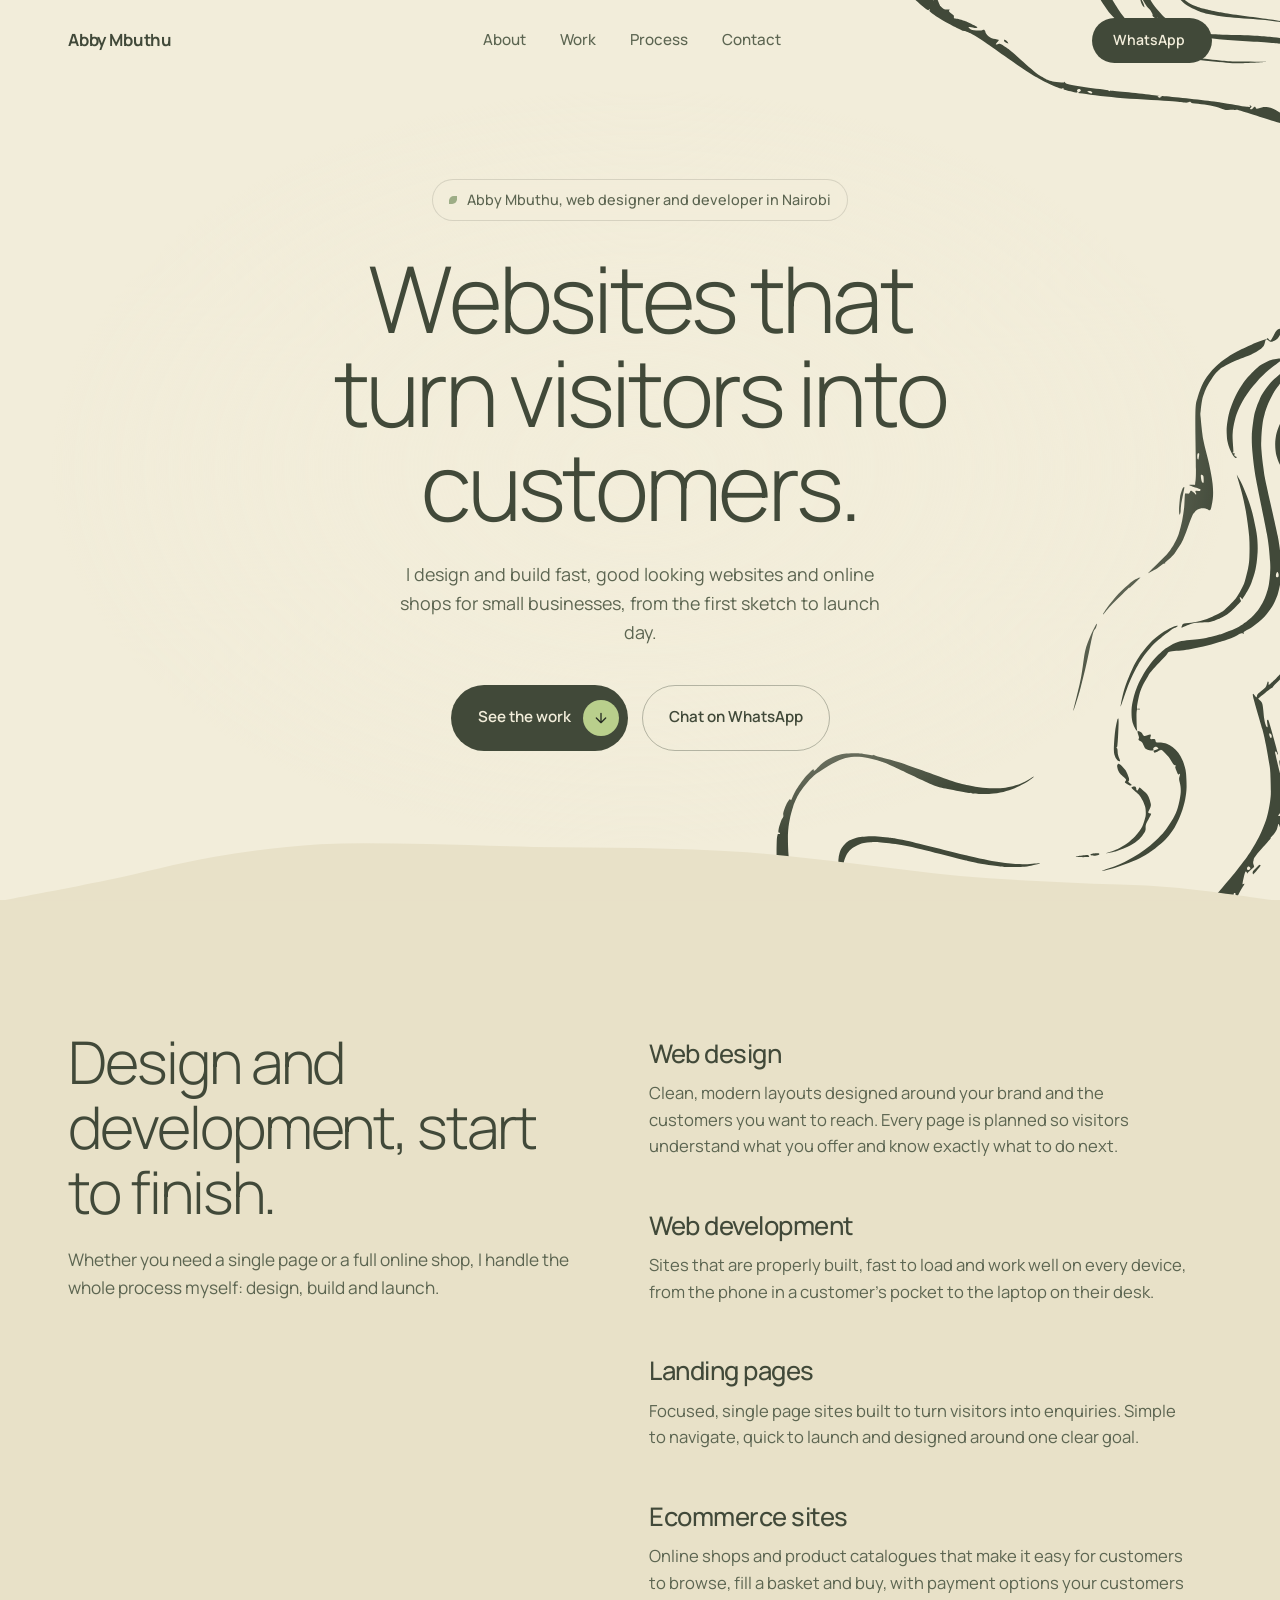
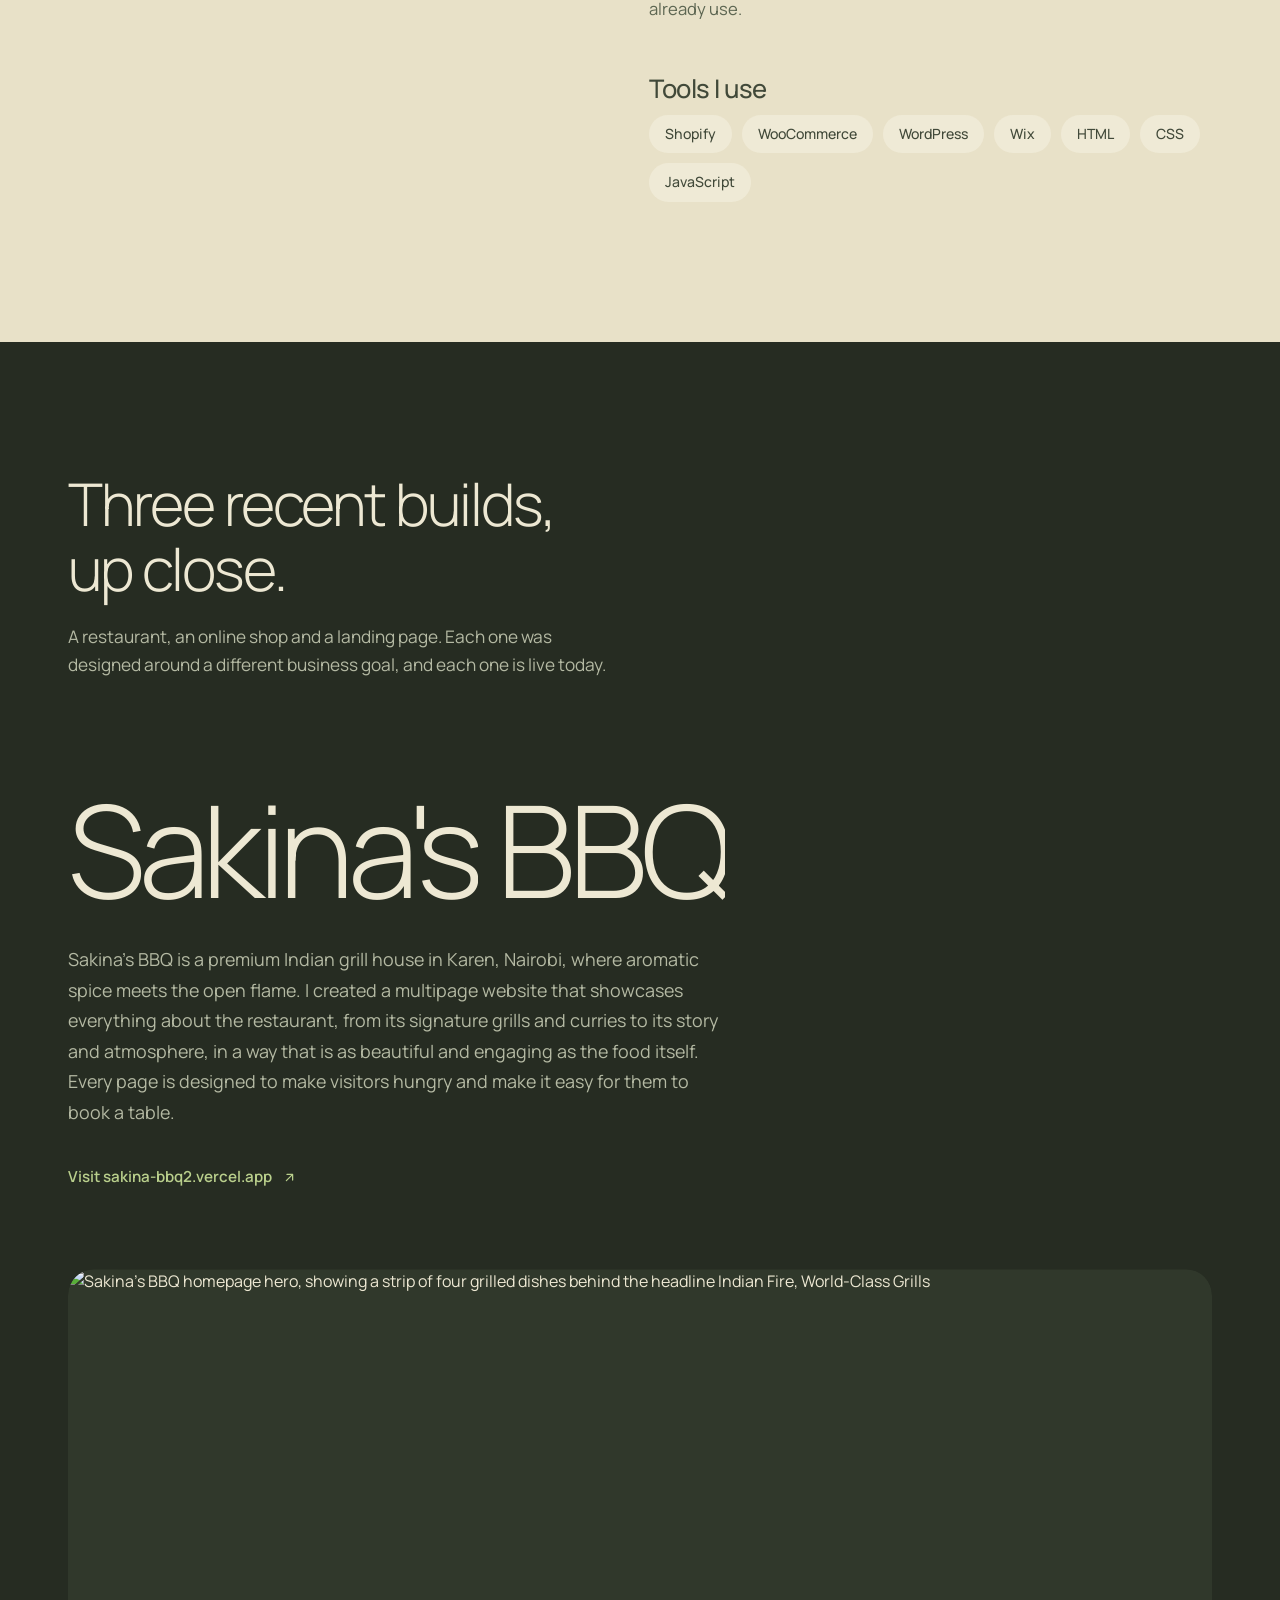
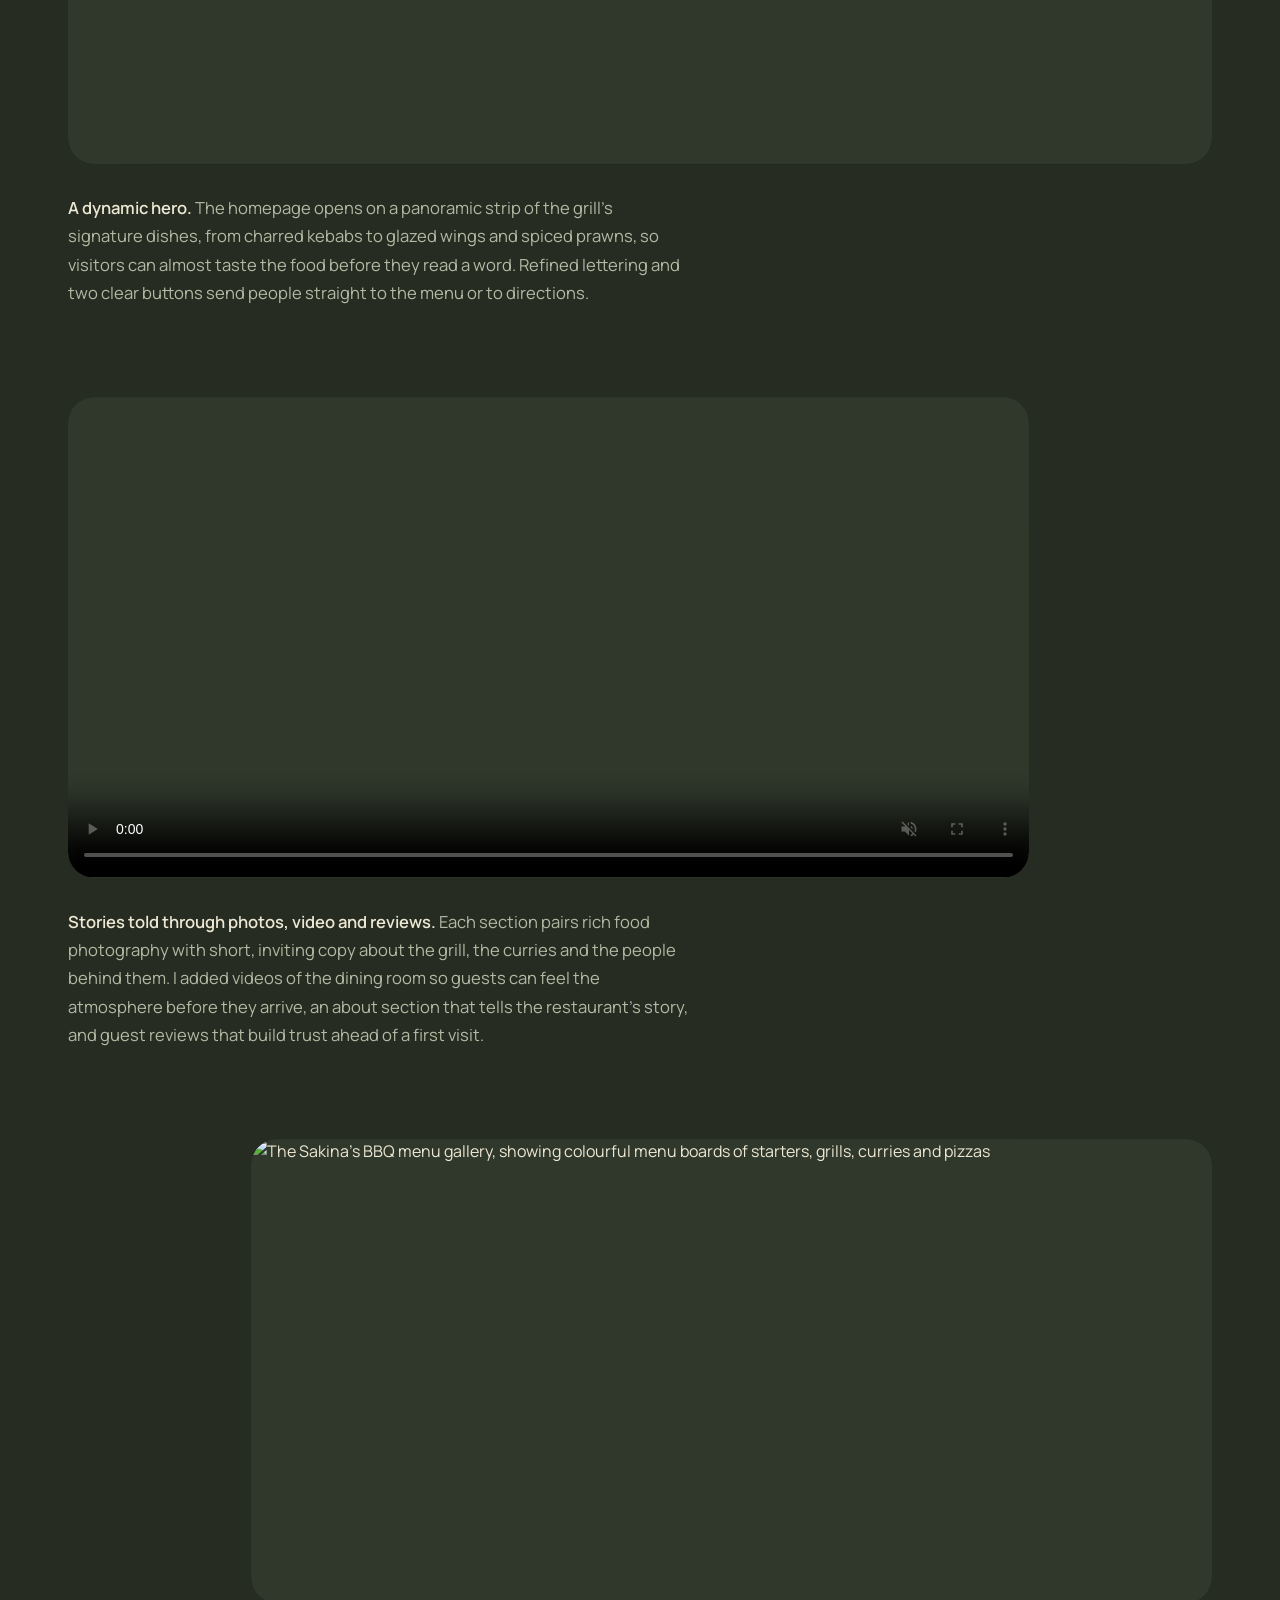
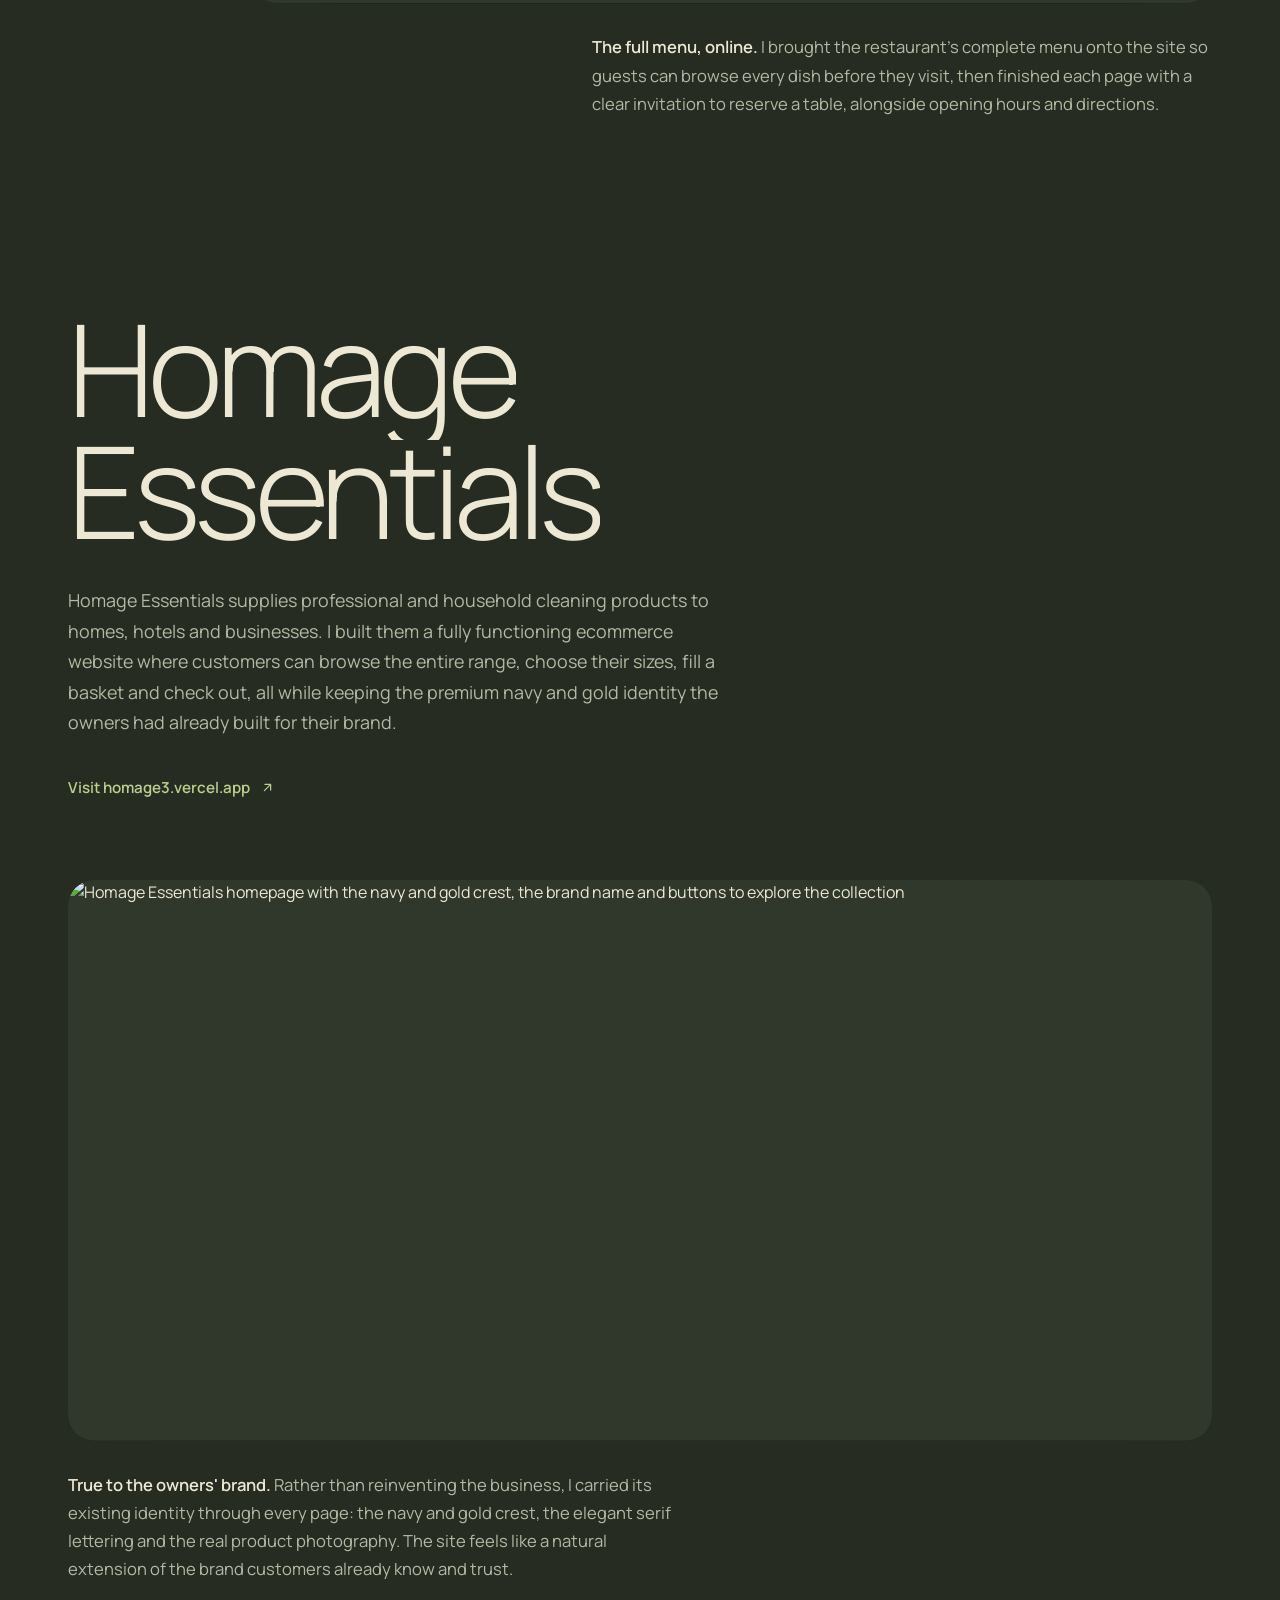
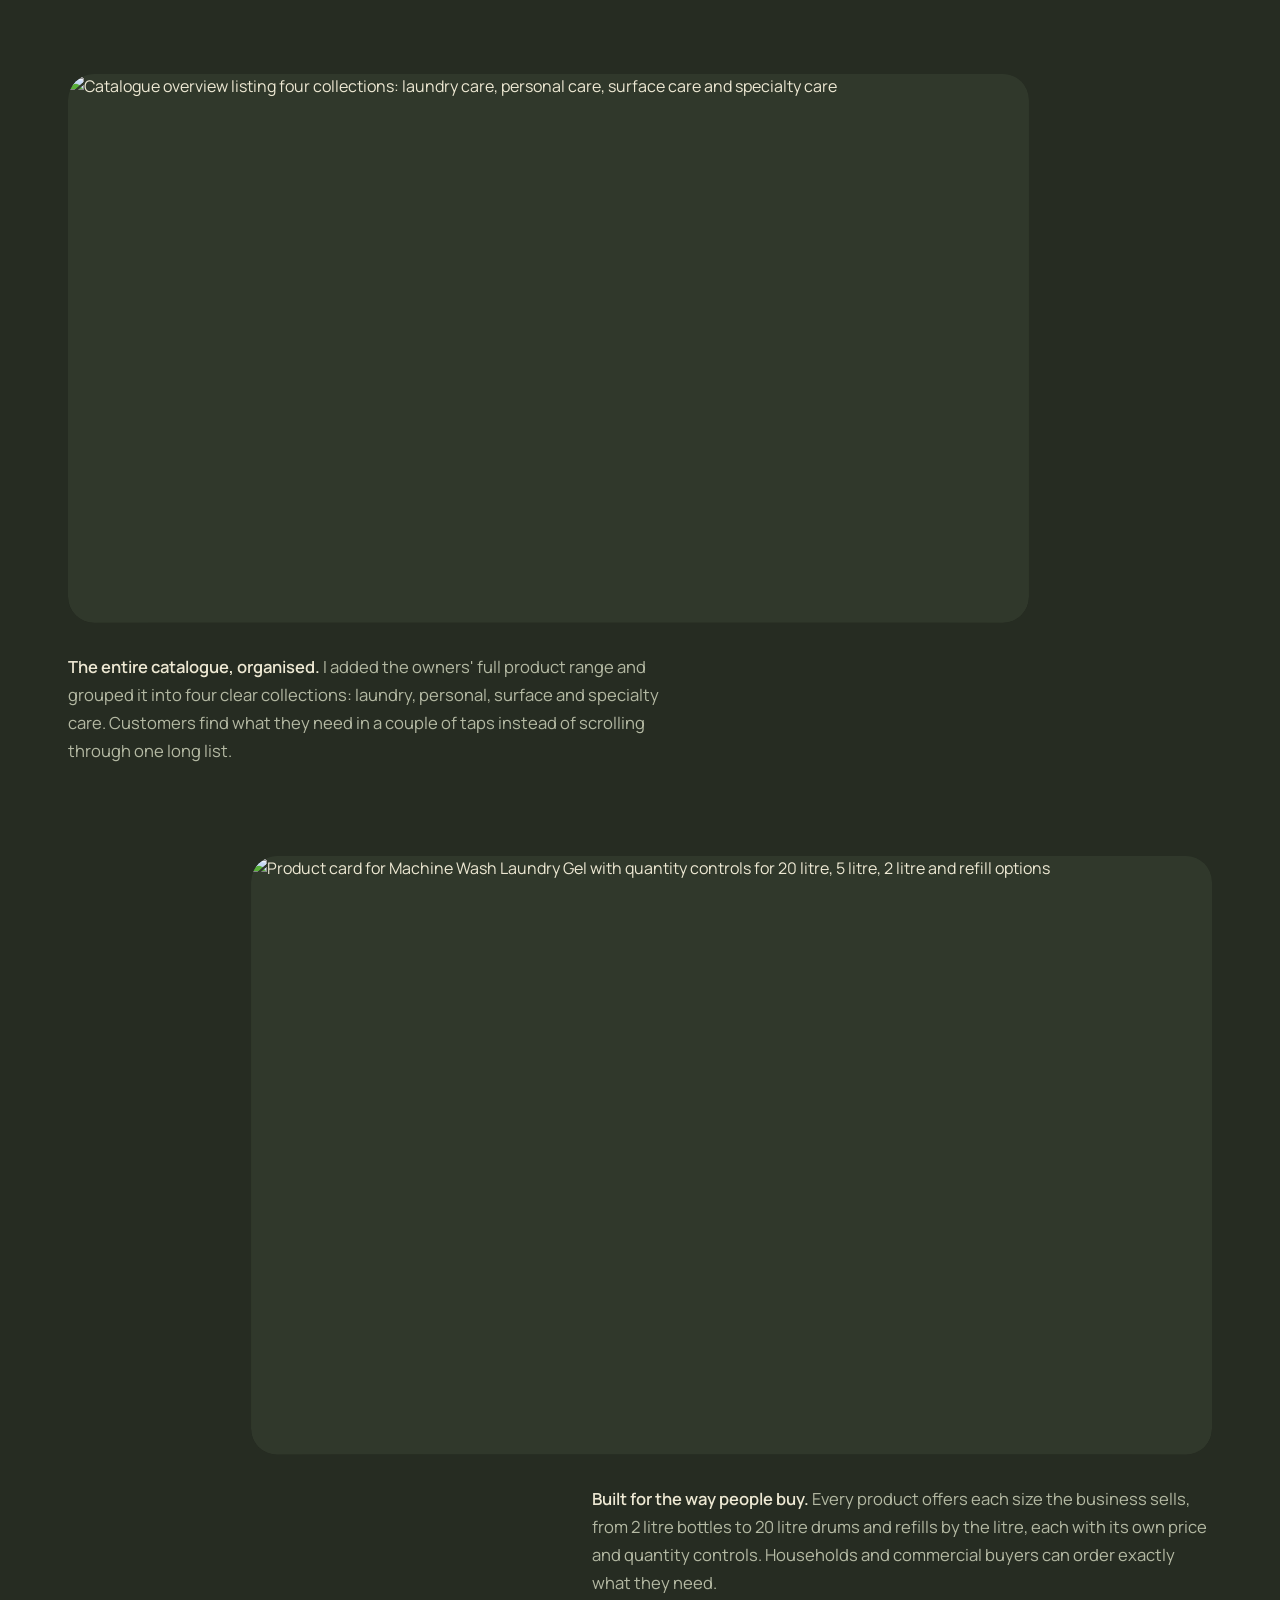
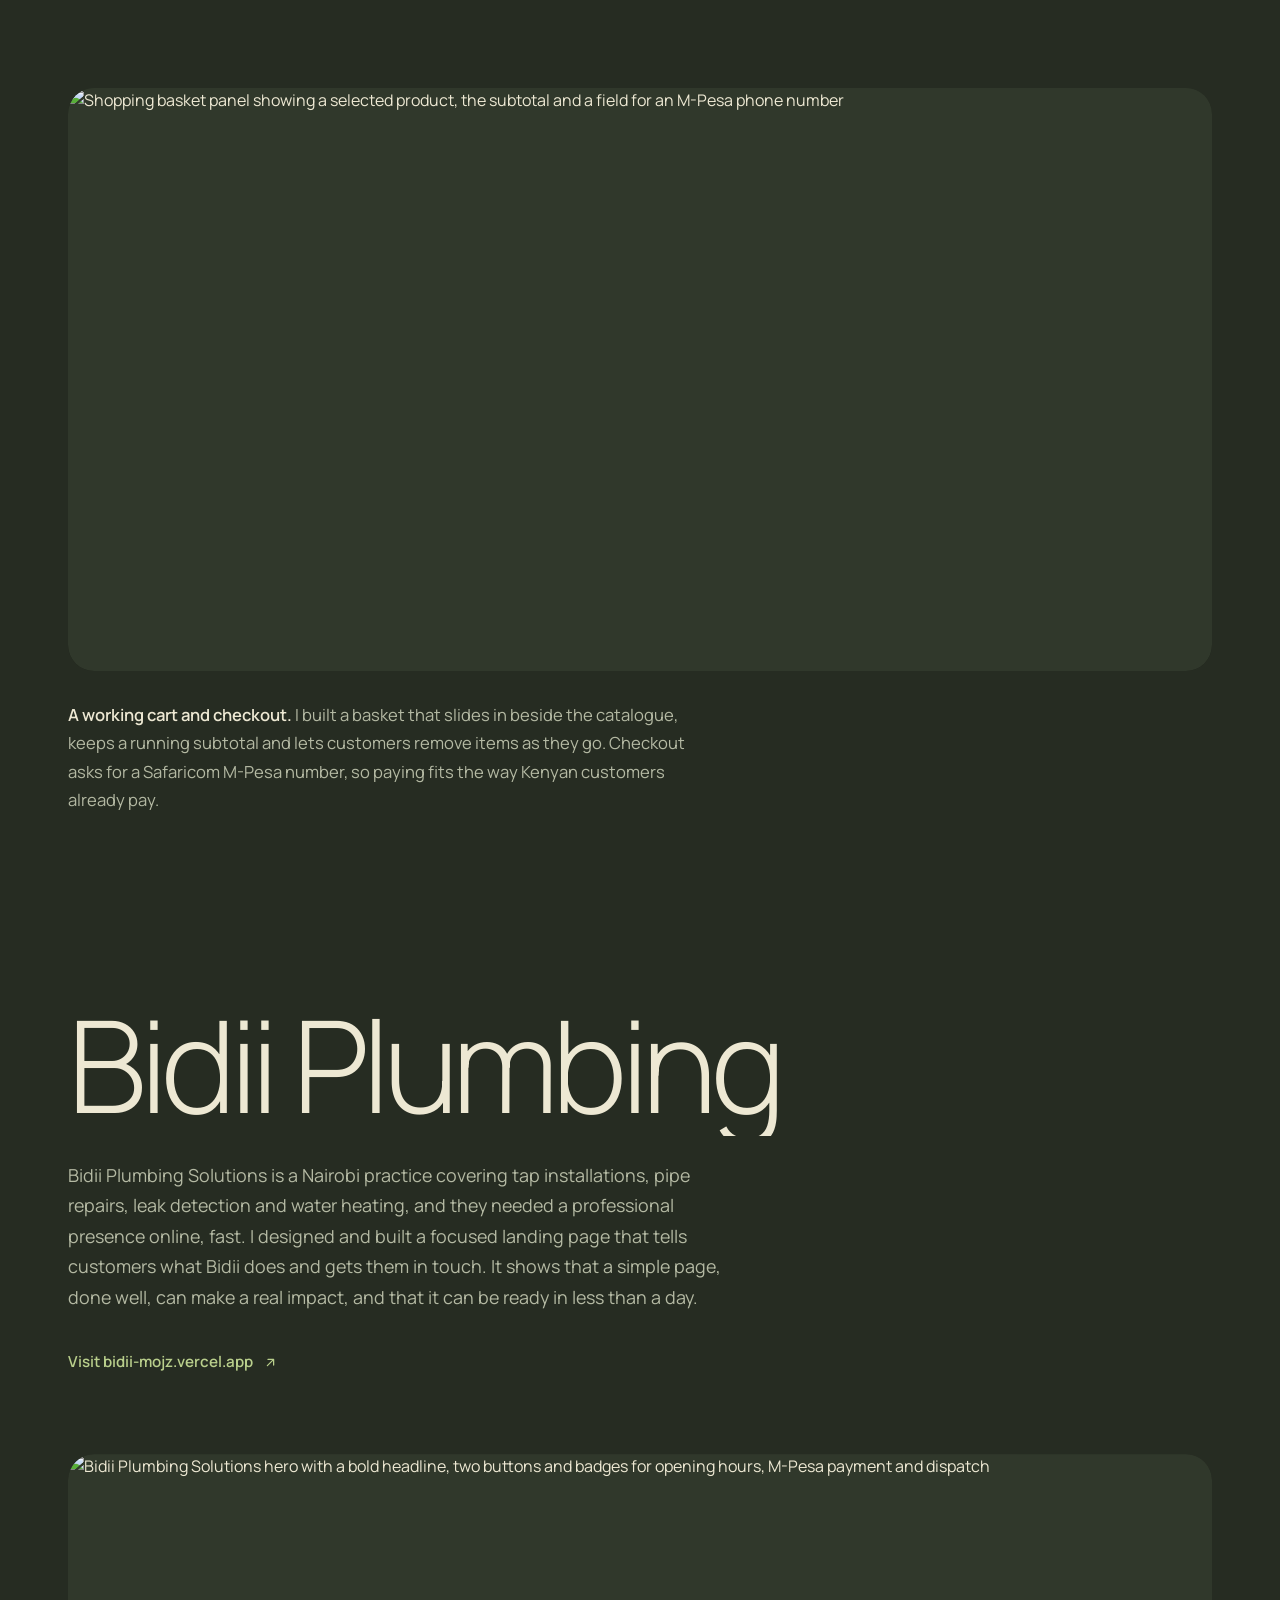
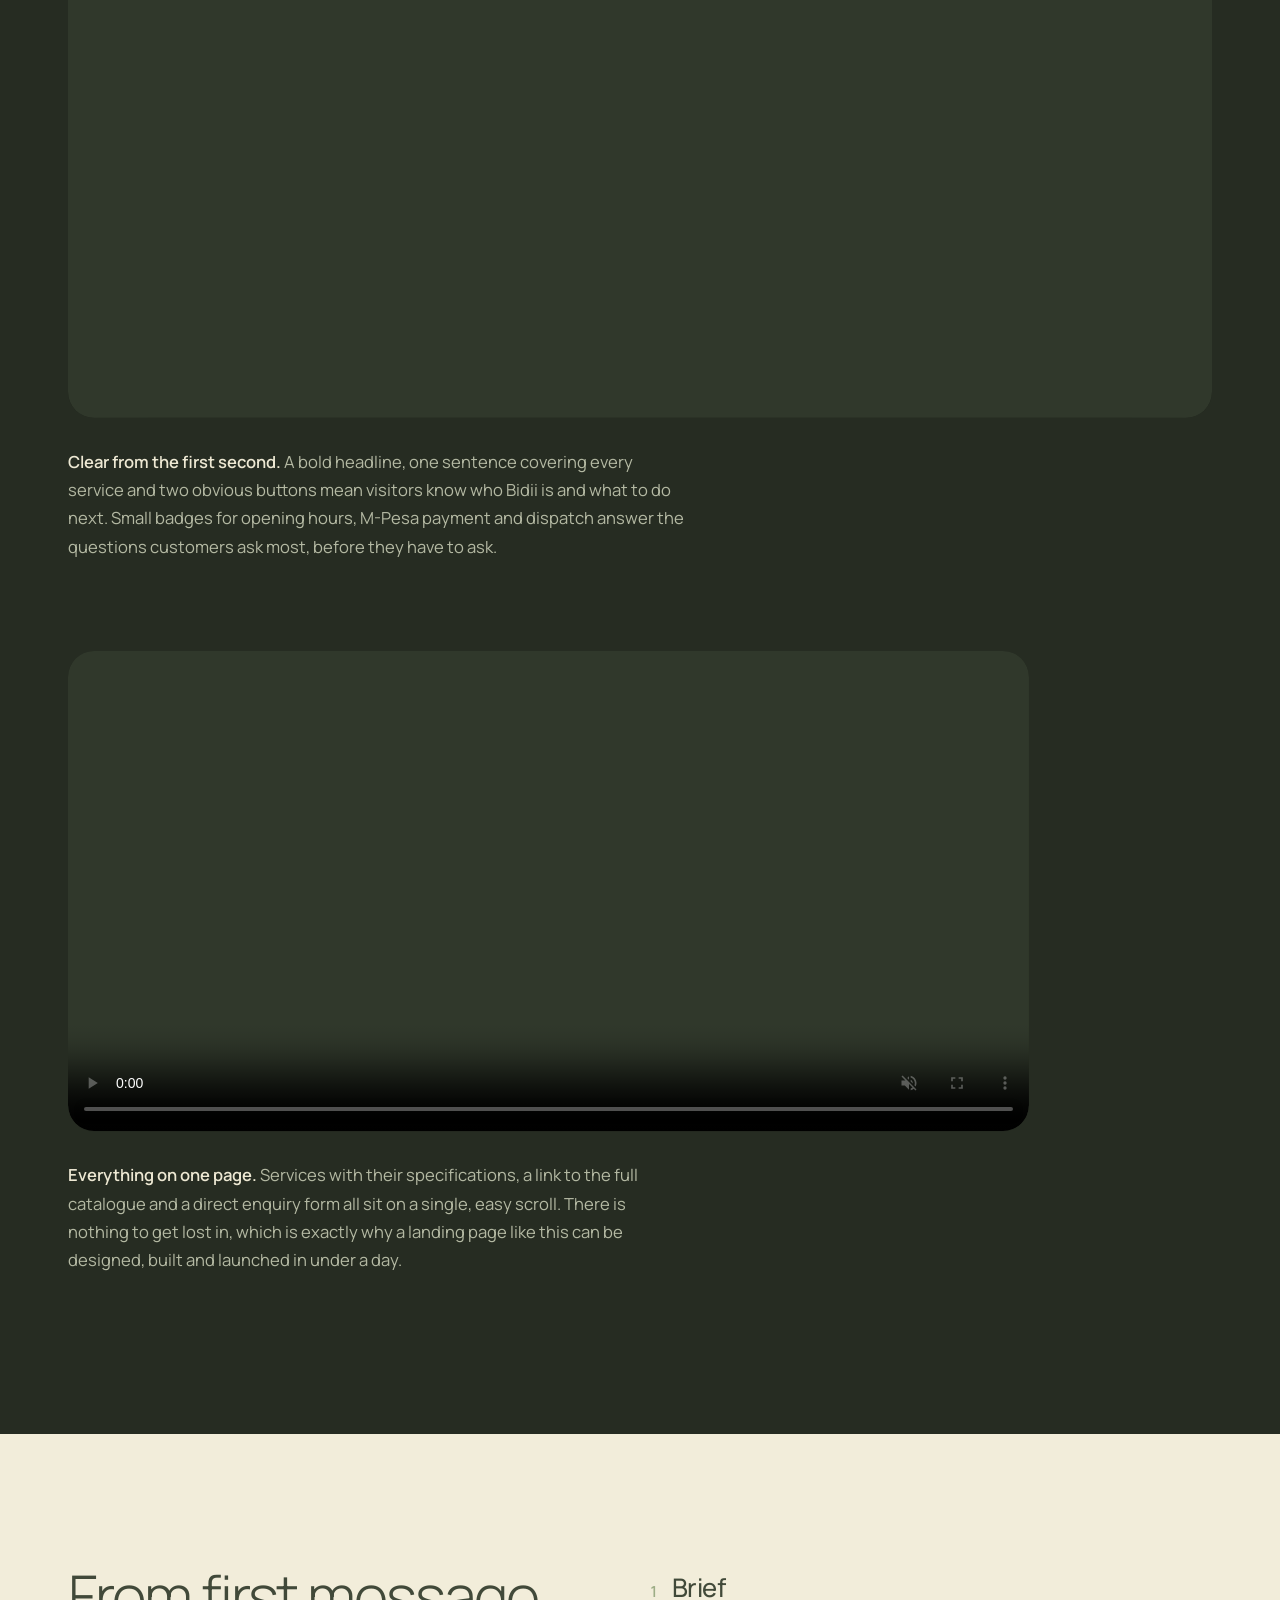
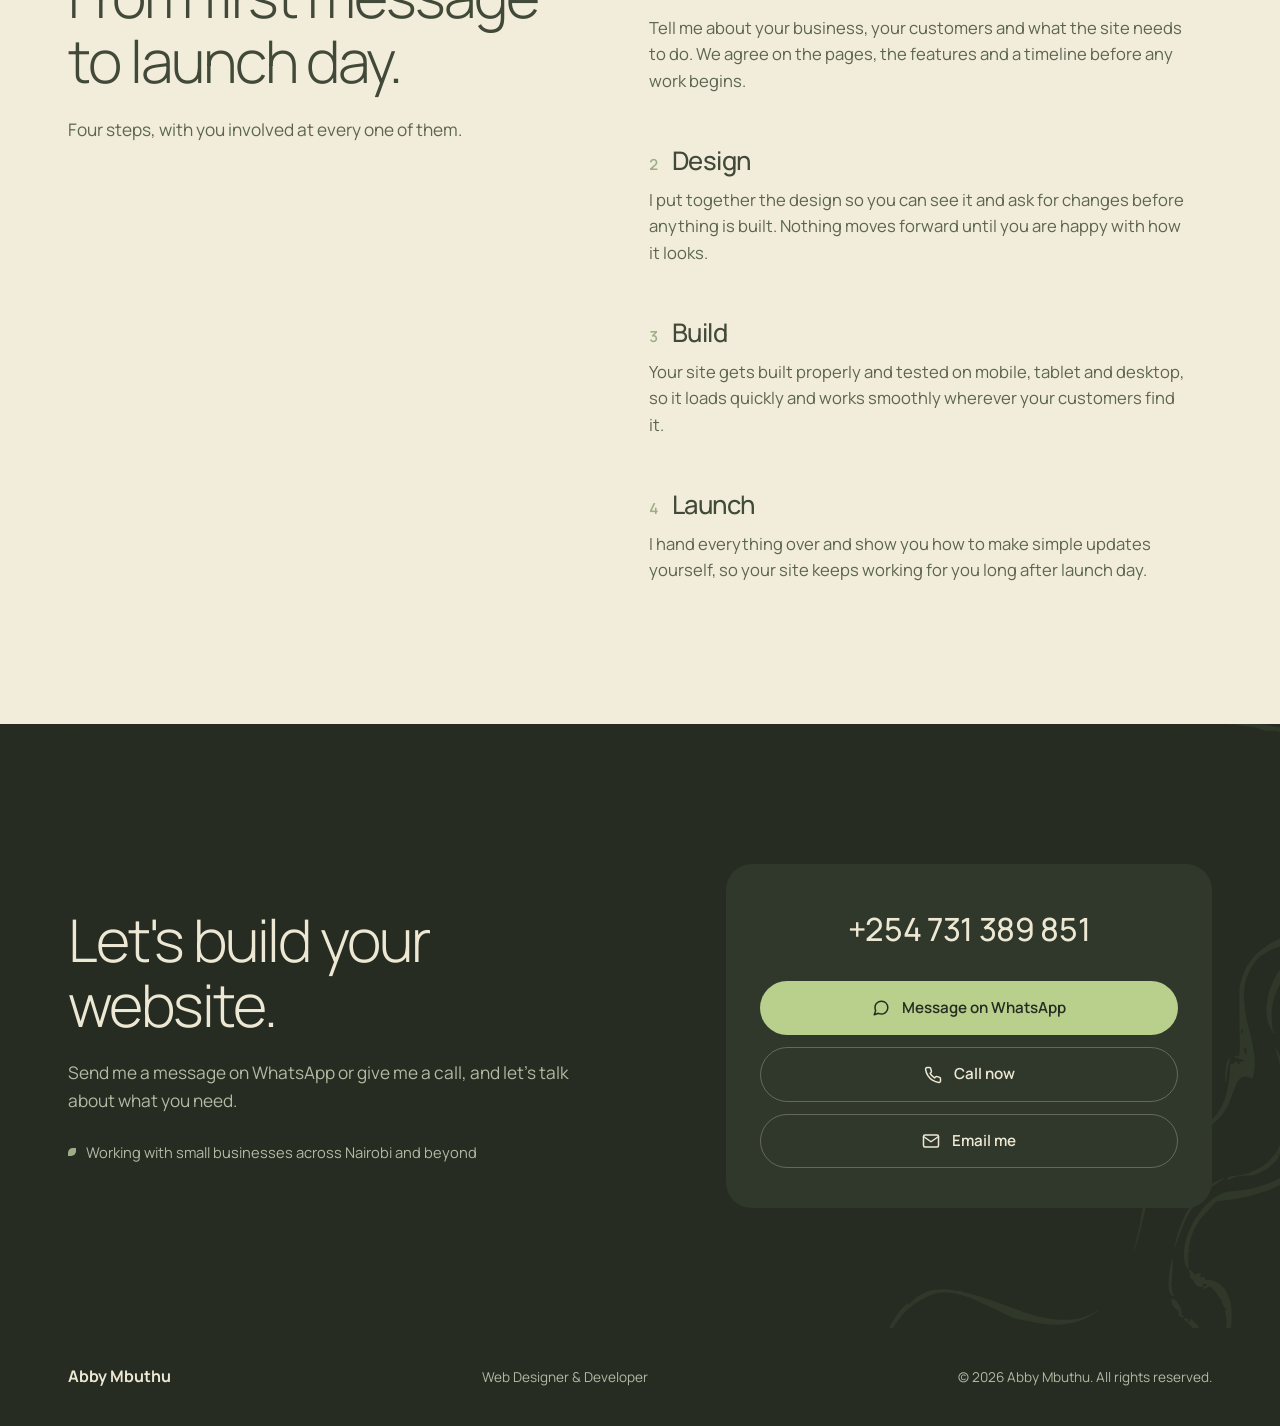
==== commit a4ff3fdc: "Add files via upload" ====
--- a/index.html
+++ b/index.html
@@ -4,7 +4,7 @@
 <meta charset="UTF-8">
 <meta name="viewport" content="width=device-width, initial-scale=1.0">
 <title>Abby Mbuthu | Web Designer &amp; Developer</title>
-<meta name="description" content="Abby Mbuthu is a web designer and developer in Nairobi building fast, modern websites and online shops for small businesses.">
+<meta name="description" content="Abby Mbuthu is a web designer and developer building fast, modern websites and online shops for small businesses in Kenya.">
 <meta name="author" content="Abby Mbuthu">
 <meta name="theme-color" content="#F2EDDA">
 <meta property="og:title" content="Abby Mbuthu | Web Designer &amp; Developer">
@@ -13,62 +13,37 @@
 <script>document.documentElement.classList.add('js');</script>
 <link rel="preconnect" href="https://fonts.googleapis.com">
 <link rel="preconnect" href="https://fonts.gstatic.com" crossorigin>
-<link href="https://fonts.googleapis.com/css2?family=Instrument+Serif:ital@0;1&family=Manrope:wght@200..800&display=swap" rel="stylesheet">
+<link href="https://fonts.googleapis.com/css2?family=Manrope:wght@200..800&display=swap" rel="stylesheet">
 <link rel="stylesheet" href="styles.css">
 </head>
 <body>
 
+<!-- The hero line art, traced from the original image so it stays sharp at any screen size -->
 <svg width="0" height="0" style="position:absolute" aria-hidden="true" focusable="false">
-  <symbol id="ink-lines" viewBox="0 0 736 1041"><path fill-rule="evenodd" d="M389.5 1035.5C388.9 1035.8 386.9 1036.0 390.0 1036.0C393.1 1036.0 404.0 1035.6 408.2 1035.8C412.5 1035.9 414.2 1036.6 415.5 1037.0C416.8 1037.4 415.8 1038.1 416.2 1038.2C416.7 1038.4 417.2 1037.6 418.0 1038.0C418.8 1038.4 419.4 1040.3 420.8 1040.8C422.1 1041.2 425.8 1041.3 426.2 1040.8C426.8 1040.2 424.5 1038.2 423.8 1037.5C423.0 1036.8 423.5 1036.8 421.8 1036.2C420.0 1035.7 416.8 1034.7 413.2 1034.2C409.8 1033.8 404.0 1033.5 400.8 1033.5C397.5 1033.5 395.4 1033.9 393.5 1034.2C391.6 1034.6 390.1 1035.2 389.5 1035.5ZM728.8 1031.0C728.5 1030.8 728.1 1031.0 727.8 1031.5C727.4 1032.0 726.9 1032.7 726.5 1034.2C726.1 1035.8 724.9 1039.7 725.2 1040.8C725.6 1041.8 728.2 1041.9 728.8 1040.8C729.3 1039.6 728.7 1035.1 728.8 1033.8C728.8 1032.4 729.2 1033.2 729.2 1032.8C729.2 1032.3 729.0 1031.2 728.8 1031.0ZM371.0 1031.5C370.9 1031.8 371.7 1032.4 372.5 1032.8C373.3 1033.1 374.9 1033.6 376.0 1033.8C377.1 1033.9 379.7 1034.2 379.2 1033.8C378.8 1033.2 374.6 1031.1 373.2 1030.8C371.9 1030.4 371.1 1031.2 371.0 1031.5ZM333.8 996.2C332.5 995.2 333.8 997.7 334.5 999.2C335.2 1000.8 335.9 1002.5 338.2 1005.5C340.6 1008.5 344.9 1013.6 348.5 1017.0C352.1 1020.4 356.6 1023.7 359.8 1025.8C362.9 1027.8 365.7 1028.9 367.2 1029.5C368.8 1030.1 369.0 1029.8 369.0 1029.5C369.0 1029.2 367.2 1027.8 367.2 1027.5C367.3 1027.2 369.0 1027.7 369.2 1027.5C369.5 1027.3 369.2 1026.6 368.8 1026.2C368.3 1025.9 367.5 1025.6 366.8 1025.5C366.0 1025.4 366.8 1027.2 364.5 1025.8C362.2 1024.2 357.0 1019.9 353.2 1016.5C349.5 1013.1 345.0 1008.9 341.8 1005.5C338.5 1002.1 335.0 997.3 333.8 996.2ZM735.8 992.5C735.3 990.8 734.0 997.3 733.2 1000.0C732.5 1002.7 731.8 1006.0 731.2 1008.8C730.7 1011.5 730.2 1014.0 730.0 1016.8C729.8 1019.5 729.9 1024.2 730.0 1025.5C730.1 1026.8 729.9 1027.2 730.8 1024.8C731.6 1022.2 734.2 1013.0 735.0 1010.5C735.8 1008.0 735.6 1013.0 735.8 1010.0C735.9 1007.0 736.2 994.2 735.8 992.5ZM310.5 959.2C310.0 958.7 309.6 960.0 309.5 960.5C309.4 961.0 309.5 961.5 310.0 962.5C310.5 963.5 311.1 965.0 312.2 966.8C313.4 968.5 315.9 971.5 316.8 972.8C317.6 974.0 317.0 974.2 317.2 974.5C317.5 974.8 317.9 975.2 318.0 974.8C318.1 974.3 318.9 973.5 318.0 971.8C317.1 970.0 314.0 966.1 312.8 964.0C311.5 961.9 311.0 959.8 310.5 959.2ZM305.2 950.0C305.0 950.0 304.5 949.7 304.8 950.5C305.0 951.3 305.9 953.8 306.5 955.0C307.1 956.2 308.0 957.2 308.5 957.8C309.0 958.3 309.6 958.5 309.8 958.2C309.9 958.0 310.1 957.1 309.5 956.0C308.9 954.9 306.8 952.5 306.2 951.5C305.7 950.5 306.2 950.5 306.0 950.2C305.8 950.0 305.5 950.0 305.2 950.0ZM300.2 935.2C299.5 934.4 299.1 937.7 299.2 939.0C299.4 940.3 300.5 942.2 301.0 943.2C301.5 944.2 301.9 944.7 302.2 945.0C302.6 945.3 303.0 945.4 303.2 945.2C303.5 945.1 304.0 945.9 303.5 944.2C303.0 942.6 301.0 936.1 300.2 935.2ZM331.8 926.8C331.8 927.5 332.3 929.7 333.0 931.8C333.7 933.8 334.6 936.3 336.0 939.0C337.4 941.7 339.3 945.1 341.2 947.8C343.2 950.4 345.0 952.4 347.8 954.8C350.5 957.1 354.2 959.8 357.5 961.8C360.8 963.7 364.4 965.2 367.8 966.5C371.1 967.8 370.0 967.9 377.8 969.8C385.5 971.6 405.3 975.5 414.5 977.8C423.7 980.0 427.2 981.0 432.8 983.0C438.3 985.0 444.4 988.1 448.0 990.0C451.6 991.9 451.8 992.1 454.5 994.2C457.2 996.4 461.1 999.4 464.2 1002.8C467.4 1006.1 470.9 1010.5 473.5 1014.5C476.1 1018.5 478.0 1022.2 479.8 1026.5C481.5 1030.8 483.2 1037.9 484.2 1040.2C485.2 1042.6 486.2 1043.4 485.8 1040.8C485.3 1038.1 483.2 1029.3 481.5 1024.5C479.8 1019.7 478.0 1016.0 475.5 1012.0C473.0 1008.0 468.5 1002.9 466.2 1000.2C464.0 997.6 463.0 997.1 461.8 996.2C460.5 995.4 459.2 995.5 458.5 995.2C457.8 995.0 457.8 994.8 457.8 994.5C457.7 994.2 459.0 994.2 458.0 993.2C457.0 992.3 454.3 990.4 451.8 989.0C449.2 987.6 444.4 985.7 442.8 984.8C441.1 983.8 442.2 983.7 441.8 983.5C441.3 983.3 443.4 984.6 440.0 983.5C436.6 982.4 429.8 979.4 421.5 977.0C413.2 974.6 397.8 971.2 390.0 969.0C382.2 966.8 379.2 965.7 374.8 964.0C370.3 962.3 367.2 961.0 363.5 959.0C359.8 957.0 356.0 954.9 352.5 952.2C349.0 949.6 345.0 945.5 342.5 943.0C340.0 940.5 339.4 939.7 337.8 937.0C336.1 934.3 333.5 928.7 332.5 927.0C331.5 925.3 331.7 926.0 331.8 926.8ZM735.8 910.0C735.3 904.0 734.2 911.9 733.2 915.8C732.2 919.6 733.1 922.0 729.8 933.2C726.4 944.5 717.0 971.0 713.0 983.2C709.0 995.5 708.0 999.5 706.0 1006.5C704.0 1013.5 702.5 1019.3 701.2 1025.0C700.0 1030.7 697.1 1038.1 698.5 1040.8C699.9 1043.4 707.4 1042.8 709.8 1040.8C712.1 1038.7 710.4 1036.5 712.8 1028.5C715.1 1020.5 721.6 1000.2 723.8 993.0C725.9 985.8 725.2 987.5 725.5 985.0C725.8 982.5 725.2 980.3 725.5 978.0C725.8 975.7 725.9 974.4 727.0 971.0C728.1 967.6 730.9 960.7 732.2 957.5C733.6 954.3 734.4 952.8 735.0 951.8C735.6 950.8 735.6 958.5 735.8 951.5C735.9 944.5 736.2 916.0 735.8 910.0ZM671.5 897.2C671.3 897.1 671.6 896.5 670.8 897.2C669.9 898.0 667.2 900.7 666.2 901.8C665.3 902.8 665.2 903.2 665.0 903.8C664.8 904.3 665.1 905.0 665.2 905.2C665.4 905.5 664.9 906.4 666.0 905.2C667.1 904.1 670.8 899.6 671.8 898.2C672.7 896.9 671.7 897.4 671.5 897.2ZM516.2 889.0C516.1 888.7 516.2 888.2 514.5 888.2C512.8 888.3 507.8 889.0 506.2 889.2C504.7 889.5 503.7 889.9 505.2 890.0C506.8 890.1 513.7 890.2 515.5 890.0C517.3 889.8 516.4 889.3 516.2 889.0ZM525.8 887.2C525.8 887.0 525.6 886.6 525.0 886.5C524.4 886.4 523.1 886.4 522.0 886.5C520.9 886.6 519.2 887.0 518.5 887.2C517.8 887.5 517.3 888.0 517.8 888.2C518.2 888.5 519.8 888.8 521.0 888.8C522.2 888.7 524.2 888.2 525.0 888.0C525.8 887.8 525.8 887.5 525.8 887.2ZM289.0 892.5C288.9 894.8 289.0 897.3 289.2 900.0C289.5 902.7 289.8 904.6 290.8 908.5C291.8 912.4 294.2 920.3 295.2 923.2C296.2 926.2 297.0 928.5 296.8 926.0C296.5 923.5 294.0 913.0 293.5 908.2C293.0 903.5 293.3 900.4 293.5 897.8C293.7 895.1 293.9 894.4 294.5 892.5C295.1 890.6 296.1 888.2 297.2 886.5C298.4 884.8 299.8 883.3 301.5 882.0C303.2 880.7 306.0 879.3 307.8 878.5C309.5 877.7 310.5 877.6 312.2 877.2C314.0 876.9 316.0 876.6 318.2 876.5C320.5 876.4 321.1 876.1 325.8 876.5C330.4 876.9 339.2 877.8 346.2 879.0C353.2 880.2 357.7 881.3 367.8 883.8C377.8 886.2 397.5 891.4 406.5 893.5C415.5 895.6 416.6 895.7 421.5 896.5C426.4 897.3 432.5 898.1 436.0 898.5C439.5 898.9 439.1 899.0 442.8 899.0C446.4 899.0 454.0 899.0 457.8 898.8C461.5 898.5 463.2 898.0 465.5 897.5C467.8 897.0 473.4 895.7 471.8 895.5C470.1 895.3 461.5 896.6 455.8 896.5C450.0 896.4 445.5 896.2 437.5 895.0C429.5 893.8 421.9 892.3 407.5 889.0C393.1 885.7 363.4 878.0 351.2 875.2C339.1 872.5 338.9 872.9 334.5 872.2C330.1 871.6 328.1 871.4 324.8 871.2C321.4 871.1 317.2 871.1 314.2 871.2C311.3 871.4 309.6 871.5 307.2 872.0C304.9 872.5 301.9 873.7 300.0 874.5C298.1 875.3 297.3 875.8 296.0 877.0C294.7 878.2 293.0 880.2 292.0 881.8C291.0 883.3 290.5 884.7 290.0 886.5C289.5 888.3 289.1 890.2 289.0 892.5ZM563.0 827.2C562.1 826.6 562.4 826.9 562.0 827.2C561.6 827.6 560.9 829.2 560.5 829.5C560.1 829.8 559.7 829.6 559.5 829.2C559.3 828.9 559.5 827.8 559.2 827.2C559.0 826.7 558.8 826.2 558.2 826.0C557.7 825.8 556.5 826.0 556.0 826.2C555.5 826.5 554.5 826.5 555.5 827.8C556.5 829.0 560.2 831.7 561.8 833.5C563.3 835.3 564.1 836.9 565.0 838.5C565.9 840.1 566.5 841.9 567.0 843.2C567.5 844.6 567.6 844.9 567.8 846.5C567.9 848.1 568.2 850.4 567.8 853.0C567.2 855.6 566.1 859.5 564.8 862.2C563.4 865.0 561.2 867.6 559.5 869.8C557.8 871.9 555.8 873.6 554.2 875.0C552.7 876.4 552.3 876.7 550.2 878.0C548.2 879.3 545.0 881.3 542.0 882.8C539.0 884.2 532.0 886.2 532.0 886.5C532.0 886.8 538.1 885.7 541.8 884.5C545.4 883.3 550.4 881.3 553.8 879.5C557.1 877.7 559.9 875.6 562.0 873.8C564.1 871.9 565.5 869.7 566.5 868.2C567.5 866.8 567.5 866.3 567.8 865.0C568.0 863.7 567.5 862.5 568.2 860.2C569.0 858.0 571.8 853.4 572.5 851.8C573.2 850.1 572.9 850.9 572.5 850.5C572.1 850.1 570.3 850.5 570.2 849.5C570.2 848.5 571.9 846.1 572.2 844.8C572.6 843.4 572.8 843.1 572.5 841.5C572.2 839.9 571.3 837.0 570.5 835.2C569.7 833.5 568.8 832.6 567.5 831.2C566.2 829.9 563.9 827.9 563.0 827.2ZM542.8 805.5C542.5 805.9 541.8 806.4 542.0 807.8C542.2 809.1 542.7 811.6 544.0 813.5C545.3 815.4 548.9 817.9 549.8 819.2C550.6 820.6 549.0 821.1 549.0 821.8C549.0 822.4 549.4 822.5 550.0 823.0C550.6 823.5 552.0 824.4 552.8 824.8C553.5 825.1 554.1 825.1 554.5 825.0C554.9 824.9 555.4 824.8 555.0 824.2C554.6 823.7 552.6 822.4 552.2 821.8C551.9 821.1 552.7 820.9 552.8 820.2C552.8 819.6 553.0 819.2 552.5 817.8C552.0 816.3 550.8 813.3 549.8 811.5C548.7 809.7 547.0 808.0 546.0 807.0C545.0 806.0 544.3 805.8 543.8 805.5C543.2 805.2 543.0 805.1 542.8 805.5ZM466.0 817.0C464.7 817.5 458.8 821.5 455.2 823.0C451.7 824.5 448.0 825.5 444.8 826.2C441.5 827.0 439.9 827.4 435.8 827.5C431.6 827.6 424.8 827.5 420.0 827.0C415.2 826.5 411.4 825.8 406.8 824.8C402.1 823.8 402.7 824.5 392.2 821.0C381.8 817.5 355.5 807.8 344.0 804.0C332.5 800.2 327.0 799.5 323.2 798.2C319.5 797.0 322.2 796.9 321.5 796.8C320.8 796.6 321.4 797.7 319.0 797.5C316.6 797.3 311.1 796.0 307.0 795.8C302.9 795.5 298.0 795.7 294.2 796.2C290.5 796.8 287.7 797.7 284.5 799.0C281.3 800.3 278.1 802.2 275.2 804.2C272.4 806.3 269.0 810.5 267.5 811.5C266.0 812.5 267.1 809.9 266.2 810.2C265.4 810.6 263.6 812.4 262.2 813.8C260.9 815.1 260.0 815.9 258.0 818.5C256.0 821.1 252.4 826.1 250.5 829.2C248.6 832.4 247.3 836.0 246.5 837.5C245.7 839.0 246.1 838.2 245.8 838.2C245.4 838.3 245.2 837.0 244.5 837.8C243.8 838.5 242.4 840.8 241.5 842.8C240.6 844.8 239.4 848.0 239.0 849.8C238.6 851.5 239.3 852.1 239.0 853.2C238.7 854.4 237.9 855.0 237.2 856.5C236.6 858.0 235.7 860.7 235.2 862.5C234.8 864.3 234.4 866.3 234.5 867.2C234.6 868.2 235.5 867.7 235.8 868.0C236.0 868.3 236.0 868.8 235.8 869.0C235.5 869.2 234.6 868.9 234.2 869.0C233.9 869.1 234.0 868.6 233.8 869.8C233.5 870.9 233.1 872.3 233.0 876.0C232.9 879.7 232.7 886.3 233.0 891.8C233.3 897.2 234.0 902.4 235.0 908.8C236.0 915.1 236.9 919.8 239.0 929.8C241.1 939.7 245.4 956.5 247.8 968.2C250.1 980.0 252.0 992.6 253.0 1000.0C254.0 1007.4 253.8 1008.1 254.0 1012.8C254.2 1017.4 254.2 1023.1 254.0 1027.8C253.8 1032.4 251.5 1038.6 252.5 1040.8C253.5 1042.9 258.5 1043.4 260.2 1040.8C262.0 1038.1 262.7 1028.5 263.2 1024.8C263.8 1021.0 263.7 1021.2 263.8 1018.0C263.8 1014.8 263.8 1010.7 263.5 1005.8C263.2 1000.8 262.4 993.5 261.8 988.2C261.1 983.0 262.1 987.7 259.5 974.2C256.9 960.8 248.6 921.7 246.0 907.5C243.4 893.3 244.2 895.4 243.8 889.0C243.3 882.6 243.1 874.8 243.2 869.2C243.4 863.8 244.0 860.1 244.8 856.0C245.5 851.9 246.8 847.5 247.8 844.5C248.7 841.5 249.2 840.5 250.2 838.2C251.3 836.0 252.2 834.0 254.0 831.2C255.8 828.5 258.5 824.8 261.0 822.0C263.5 819.2 266.0 816.8 269.2 814.2C272.5 811.8 276.3 809.2 280.2 807.0C284.2 804.8 288.9 802.3 292.8 801.0C296.6 799.7 299.4 799.2 303.2 799.0C307.1 798.8 311.8 799.3 315.8 800.0C319.7 800.7 323.2 801.8 327.0 803.0C330.8 804.2 330.5 804.0 338.2 807.5C346.0 811.0 365.2 820.4 373.2 823.8C381.2 827.1 380.5 826.4 386.2 827.8C392.0 829.1 403.8 831.2 407.5 831.8C411.2 832.2 408.1 830.7 408.8 830.8C409.4 830.8 409.0 831.9 411.2 832.2C413.5 832.6 419.3 832.7 422.0 832.8C424.7 832.8 424.7 832.8 427.5 832.5C430.3 832.2 435.2 831.6 438.8 830.8C442.3 829.9 445.9 828.7 449.0 827.5C452.1 826.3 454.9 824.8 457.2 823.5C459.6 822.2 461.5 820.8 463.0 819.8C464.5 818.7 467.3 816.5 466.0 817.0ZM251.5 970.5C251.8 970.3 252.3 970.0 252.8 971.2C253.2 972.5 254.1 976.2 254.2 977.8C254.4 979.2 254.0 980.0 253.8 980.2C253.5 980.5 253.2 980.8 252.8 979.5C252.3 978.2 251.2 973.8 251.0 972.2C250.8 970.8 251.2 970.7 251.5 970.5ZM572.2 778.8C571.3 778.4 567.9 780.3 566.5 780.0C565.1 779.7 565.0 777.7 564.0 777.0C563.0 776.3 560.9 775.0 560.5 775.8C560.1 776.5 561.6 779.9 561.8 781.2C561.9 782.6 561.0 783.0 561.5 783.8C562.0 784.5 563.6 784.7 564.5 785.8C565.4 786.8 566.1 789.2 566.8 790.2C567.4 791.2 567.5 791.3 568.2 791.8C569.0 792.2 570.2 792.8 571.2 793.0C572.3 793.2 574.2 793.3 574.8 793.0C575.3 792.7 574.5 791.8 574.8 791.2C575.0 790.8 575.7 790.2 576.2 790.0C576.8 789.8 577.8 790.0 578.2 790.2C578.8 790.5 579.8 791.2 579.2 791.8C578.8 792.2 575.8 792.7 575.2 793.2C574.8 793.8 575.3 795.3 576.2 795.2C577.2 795.2 579.7 793.4 580.8 793.0C581.8 792.6 581.4 792.0 582.8 793.0C584.1 794.0 587.0 797.1 588.8 799.2C590.5 801.4 591.9 804.5 593.0 805.8C594.1 807.0 595.0 806.5 595.2 807.0C595.5 807.5 594.4 807.7 594.8 809.0C595.1 810.3 596.6 813.8 597.2 814.8C597.9 815.7 598.2 814.5 598.5 814.5C598.8 814.5 599.0 814.2 599.0 815.0C599.0 815.8 598.2 817.4 598.2 819.2C598.3 821.1 599.3 823.7 599.5 826.0C599.7 828.3 599.9 830.0 599.5 833.2C599.1 836.5 598.1 841.6 597.0 845.2C595.9 848.9 594.4 852.0 592.8 855.0C591.1 858.0 589.1 860.9 587.2 863.5C585.4 866.1 584.0 867.8 581.5 870.5C579.0 873.2 575.3 876.8 572.0 879.5C568.7 882.2 565.2 884.8 561.8 887.0C558.3 889.2 554.7 891.2 551.2 893.0C547.8 894.8 544.9 896.2 541.0 897.8C537.1 899.3 528.2 902.2 528.0 902.5C527.8 902.8 534.8 901.2 539.5 899.8C544.2 898.3 551.5 895.8 556.2 893.8C561.0 891.8 565.2 889.4 568.2 887.8C571.2 886.1 571.6 885.8 574.2 883.8C576.9 881.8 581.3 878.2 584.0 875.8C586.7 873.2 588.4 871.2 590.2 868.8C592.1 866.3 593.6 864.1 595.2 861.0C596.9 857.9 598.8 854.0 600.2 850.0C601.7 846.0 603.0 841.1 603.8 837.2C604.5 833.4 604.9 830.6 605.0 826.8C605.1 822.9 604.8 817.0 604.5 814.0C604.2 811.0 604.0 810.5 603.5 808.5C603.0 806.5 602.2 804.0 601.2 801.8C600.2 799.5 599.0 797.2 597.5 795.2C596.0 793.3 594.2 791.6 592.5 790.2C590.8 788.9 588.8 788.0 587.0 787.2C585.2 786.5 583.3 786.2 581.8 786.0C580.2 785.8 578.4 786.2 577.5 785.8C576.6 785.2 577.0 783.5 576.2 783.0C575.5 782.5 573.7 783.1 573.0 783.0C572.3 782.9 572.1 783.0 572.0 782.2C571.9 781.5 573.2 779.1 572.2 778.8ZM542.8 764.5C542.5 764.7 542.5 764.0 542.0 766.0C541.5 768.0 540.5 772.3 540.0 776.8C539.5 781.2 539.0 788.8 539.0 792.5C539.0 796.2 539.7 797.4 540.2 799.0C540.8 800.6 541.6 801.3 542.2 802.0C542.9 802.7 543.9 803.0 544.2 803.0C544.6 803.0 544.8 803.0 544.5 802.0C544.2 801.0 543.1 799.0 542.8 797.2C542.4 795.5 542.5 792.9 542.2 791.8C542.0 790.6 541.0 791.0 541.0 790.5C541.0 790.0 541.9 791.9 542.2 788.8C542.6 785.6 543.1 775.8 543.2 771.8C543.4 767.8 543.3 766.0 543.2 764.8C543.2 763.5 543.0 764.3 542.8 764.5ZM735.5 706.0C734.4 702.9 731.0 720.5 729.0 728.8C727.0 737.0 724.8 747.9 723.5 755.2C722.2 762.6 721.7 767.4 721.2 773.0C720.8 778.6 720.9 785.0 721.0 789.0C721.1 793.0 721.3 793.7 722.0 797.0C722.7 800.3 723.5 803.5 725.2 808.8C727.0 814.0 730.5 824.1 732.2 828.8C734.0 833.4 735.2 840.4 735.8 836.8C736.3 833.1 735.9 811.9 735.8 806.8C735.6 801.6 736.2 809.0 734.8 805.8C733.3 802.5 728.5 790.7 727.2 787.2C726.0 783.8 726.0 791.5 727.2 785.0C728.5 778.5 733.6 754.5 735.0 748.2C736.4 742.0 735.7 754.5 735.8 747.5C735.8 740.5 736.6 709.1 735.5 706.0ZM596.2 680.0C595.1 680.2 592.3 681.0 589.5 682.5C586.7 684.0 582.6 686.4 579.5 688.8C576.4 691.1 573.7 693.6 571.0 696.5C568.3 699.4 565.5 703.0 563.2 706.2C561.0 709.5 559.3 712.2 557.2 716.2C555.2 720.3 552.7 726.1 551.0 730.5C549.3 734.9 548.2 738.7 547.2 742.5C546.3 746.3 544.7 754.1 545.2 753.2C545.8 752.4 549.0 742.1 550.8 737.5C552.5 732.9 554.1 729.1 555.8 725.5C557.4 721.9 559.2 718.5 560.8 715.8C562.3 713.0 563.5 711.2 565.2 708.8C567.0 706.2 569.4 703.2 571.5 700.8C573.6 698.3 574.9 696.7 578.0 694.0C581.1 691.3 587.0 686.7 590.0 684.5C593.0 682.3 595.2 681.8 596.2 681.0C597.3 680.2 597.4 679.8 596.2 680.0ZM523.8 678.2C523.7 678.0 523.2 678.3 522.2 680.0C521.3 681.7 519.8 684.5 518.2 688.2C516.7 692.0 514.5 696.3 513.0 702.8C511.5 709.2 511.0 717.9 509.2 727.0C507.5 736.1 502.4 755.5 502.2 757.2C502.1 759.0 506.5 744.9 508.5 737.5C510.5 730.1 512.6 721.2 514.5 713.0C516.4 704.8 518.4 693.2 519.8 688.0C521.1 682.8 522.1 683.4 522.8 681.8C523.4 680.1 523.8 678.5 523.8 678.2ZM562.2 636.5C562.0 636.4 561.9 636.2 560.8 636.8C559.6 637.3 558.2 637.6 555.2 640.0C552.3 642.4 546.7 647.3 543.0 651.2C539.3 655.2 535.3 660.4 533.0 663.5C530.7 666.6 528.7 670.0 529.2 669.8C529.8 669.5 532.4 665.7 536.2 661.8C540.1 657.8 549.4 648.7 552.2 646.0C555.1 643.3 551.6 647.2 553.2 645.8C554.9 644.3 560.8 638.8 562.2 637.2C563.8 635.7 562.5 636.6 562.2 636.5ZM731.0 596.2C731.5 598.6 735.0 610.5 735.8 612.2C736.5 614.0 735.9 607.6 735.8 606.5C735.6 605.4 735.2 606.2 735.0 605.8C734.8 605.2 735.1 604.8 734.8 603.5C734.4 602.2 733.4 599.5 732.8 598.2C732.1 597.0 730.5 593.9 731.0 596.2ZM705.5 557.0C705.0 558.0 711.3 569.2 713.8 576.2C716.2 583.2 718.7 593.6 720.0 599.0C721.3 604.4 721.2 604.5 721.8 608.8C722.3 613.0 723.0 617.8 723.2 624.2C723.5 630.7 723.4 641.1 723.0 647.2C722.6 653.4 722.0 656.3 721.0 661.2C720.0 666.2 718.6 671.9 717.0 677.0C715.4 682.1 713.2 687.3 711.2 691.8C709.2 696.2 707.2 700.1 705.0 703.8C702.8 707.4 701.0 710.1 698.2 713.8C695.5 717.4 691.5 722.2 688.5 725.5C685.5 728.8 682.0 732.0 680.5 733.2C679.0 734.5 679.7 733.1 679.5 732.8C679.3 732.4 679.7 731.5 679.5 731.2C679.3 731.0 679.0 730.2 678.5 731.0C678.0 731.8 678.0 734.2 676.5 736.0C675.0 737.8 671.1 740.2 669.8 741.8C668.4 743.2 669.2 744.7 668.5 745.0C667.8 745.3 664.4 738.7 665.2 743.5C666.1 748.3 671.8 766.6 673.8 774.0C675.7 781.4 676.0 782.8 677.0 788.0C678.0 793.2 679.3 800.8 680.0 805.0C680.7 809.2 680.8 809.3 681.0 813.5C681.2 817.7 681.5 825.9 681.5 830.2C681.5 834.6 681.2 836.3 680.8 839.5C680.3 842.7 679.7 846.3 679.0 849.2C678.3 852.2 677.9 854.0 676.8 857.2C675.6 860.5 673.8 865.2 672.0 869.0C670.2 872.8 668.0 876.8 666.0 880.2C664.0 883.7 663.3 884.9 659.8 889.8C656.2 894.6 650.0 902.8 644.5 909.5C639.0 916.2 631.7 924.3 626.5 930.0C621.3 935.7 616.5 940.1 613.5 943.8C610.5 947.4 610.1 947.9 608.2 952.0C606.4 956.1 604.2 961.9 602.2 968.2C600.2 974.6 598.1 982.3 596.2 990.2C594.4 998.2 592.4 1007.6 591.0 1016.0C589.6 1024.4 585.4 1036.6 587.8 1040.8C590.1 1044.9 602.0 1042.1 605.2 1040.8C608.5 1039.4 605.8 1037.1 607.0 1032.8C608.2 1028.4 609.5 1023.6 612.8 1014.5C616.0 1005.4 621.9 989.7 626.8 978.0C631.6 966.3 637.4 953.5 641.8 944.2C646.1 935.0 650.2 927.4 652.8 922.5C655.3 917.6 656.5 916.4 657.2 915.0C658.0 913.6 657.4 914.3 657.2 914.2C657.1 914.2 656.5 914.5 656.2 914.5C656.0 914.5 655.5 915.7 655.8 914.0C656.0 912.3 657.4 906.0 658.0 904.2C658.6 902.5 658.8 903.1 659.2 903.2C659.7 903.4 660.2 904.9 660.5 905.0C660.8 905.1 659.9 904.9 660.8 904.0C661.6 903.1 664.8 900.5 665.8 899.5C666.7 898.5 666.3 898.6 666.2 898.0C666.2 897.4 665.6 896.6 665.5 895.8C665.4 894.9 665.3 894.2 665.8 893.0C666.2 891.8 665.5 891.7 668.0 888.5C670.5 885.3 678.6 876.4 680.8 873.8C682.9 871.1 680.2 873.5 680.8 872.8C681.3 872.0 683.2 870.5 684.2 869.2C685.2 868.0 686.1 866.7 686.8 865.2C687.4 863.8 687.7 861.6 688.0 860.8C688.3 859.9 688.4 859.8 688.8 860.2C689.1 860.7 689.6 862.7 690.0 863.2C690.4 863.8 690.8 864.2 691.2 863.5C691.7 862.8 692.3 861.2 692.8 858.8C693.2 856.3 694.0 850.1 693.8 849.0C693.5 847.9 691.6 851.6 691.0 852.2C690.4 852.9 690.5 852.8 690.0 852.8C689.5 852.8 688.2 852.8 688.2 852.2C688.3 851.7 689.7 850.4 690.2 849.2C690.8 848.1 691.3 847.0 691.8 845.2C692.2 843.5 692.6 840.8 692.8 838.8C692.9 836.7 692.7 833.8 692.8 832.8C692.8 831.7 693.1 832.3 693.2 832.2C693.4 832.2 693.6 831.7 693.8 832.5C693.9 833.3 694.2 839.6 694.2 837.0C694.2 834.4 694.0 821.5 693.8 816.8C693.5 812.0 693.0 811.1 692.5 808.8C692.0 806.4 691.2 803.9 690.8 802.8C690.3 801.6 690.0 801.8 689.8 802.0C689.5 802.2 689.1 802.0 689.2 804.0C689.4 806.0 690.6 812.3 690.8 814.2C690.9 816.2 691.1 818.3 690.2 815.5C689.4 812.7 686.5 800.8 685.8 797.2C685.0 793.7 685.3 794.7 685.5 794.2C685.7 793.8 686.5 794.4 686.8 794.8C687.0 795.1 687.1 796.3 687.2 796.2C687.4 796.2 688.7 799.1 687.5 794.5C686.3 789.9 681.7 773.3 680.2 768.5C678.8 763.7 679.1 765.9 678.8 765.5C678.4 765.1 678.0 765.2 678.0 766.2C678.0 767.3 678.7 771.0 678.5 771.8C678.3 772.5 677.5 771.7 677.0 770.5C676.5 769.3 676.0 767.8 675.5 764.5C675.0 761.2 674.6 754.0 673.8 751.0C672.9 748.0 671.0 747.6 670.5 746.8C670.0 745.9 668.6 747.4 670.5 745.8C672.4 744.1 679.6 738.3 681.8 736.8C683.9 735.2 682.9 736.6 683.2 736.2C683.6 735.9 681.8 737.2 684.0 734.8C686.2 732.3 693.1 725.9 696.8 721.8C700.4 717.6 702.8 714.4 705.8 710.0C708.8 705.6 712.1 700.3 714.8 695.5C717.4 690.7 719.5 686.0 721.5 681.2C723.5 676.5 725.0 672.5 726.5 667.2C728.0 662.0 729.6 655.2 730.5 649.8C731.4 644.2 731.8 639.5 732.0 634.2C732.2 629.0 731.8 622.5 731.5 618.5C731.2 614.5 731.0 613.2 730.5 610.5C730.0 607.8 729.6 605.2 728.8 602.0C727.9 598.8 726.7 594.6 725.5 591.2C724.3 587.9 722.5 583.5 721.5 581.8C720.5 580.0 719.8 581.0 719.5 580.5C719.2 580.0 720.5 580.4 720.0 578.8C719.5 577.1 718.9 574.1 716.5 570.5C714.1 566.9 706.0 556.0 705.5 557.0ZM638.8 938.0C639.0 938.1 639.2 938.4 639.2 938.8C639.3 939.1 639.2 939.5 639.0 940.0C638.8 940.5 638.3 941.1 637.8 941.5C637.2 941.9 636.2 942.4 635.8 942.2C635.3 942.1 634.9 941.5 635.2 940.8C635.6 940.0 637.4 938.5 638.0 938.0C638.6 937.5 638.5 937.9 638.8 938.0ZM649.0 922.8C649.2 922.8 649.5 922.9 649.5 923.2C649.5 923.6 649.5 924.1 649.2 924.8C649.0 925.4 648.2 926.7 647.8 927.2C647.2 927.8 646.6 928.2 646.2 928.2C645.9 928.2 645.5 927.9 645.8 927.2C646.0 926.6 647.1 925.2 647.5 924.5C647.9 923.8 647.8 923.0 648.0 922.8C648.2 922.5 648.8 922.7 649.0 922.8ZM661.0 898.5C661.5 898.3 662.2 898.9 662.5 899.2C662.8 899.6 663.0 900.3 662.8 900.8C662.5 901.2 661.2 901.8 660.8 901.8C660.2 901.7 659.7 900.8 659.8 900.2C659.8 899.7 660.5 898.7 661.0 898.5ZM680.5 777.5C680.8 777.6 681.7 778.4 682.0 779.0C682.3 779.6 682.3 780.5 682.2 781.0C682.2 781.5 682.0 781.7 681.8 781.8C681.5 781.8 681.0 781.8 680.8 781.2C680.5 780.7 680.0 779.1 680.0 778.5C680.0 777.9 680.2 777.4 680.5 777.5ZM602.5 554.2C602.2 554.2 601.8 554.4 601.2 555.8C600.7 557.1 599.8 559.4 599.2 562.2C598.8 565.1 598.4 570.2 598.2 573.0C598.1 575.8 598.3 578.3 598.5 579.0C598.7 579.7 599.2 578.4 599.5 577.0C599.8 575.6 599.5 574.2 600.0 570.8C600.5 567.2 602.3 558.8 602.8 556.0C603.2 553.2 602.8 554.3 602.5 554.2ZM651.2 544.0C650.5 542.8 650.4 542.3 651.0 544.8C651.6 547.2 653.7 553.5 655.0 558.8C656.3 564.0 657.6 569.3 658.8 576.0C659.9 582.7 661.2 591.8 661.8 598.8C662.3 605.7 662.2 612.9 662.0 617.8C661.8 622.6 661.5 624.3 660.8 628.0C660.0 631.7 658.6 636.9 657.8 639.8C656.9 642.6 656.6 643.0 655.5 645.2C654.4 647.5 652.4 651.1 651.0 653.2C649.6 655.4 649.1 656.0 647.2 658.0C645.4 660.0 642.0 663.3 640.0 665.0C638.0 666.7 638.2 666.8 635.5 668.2C632.8 669.7 627.5 672.3 623.5 673.8C619.5 675.2 615.2 676.0 611.8 676.8C608.3 677.5 604.6 677.4 602.8 678.0C600.9 678.6 601.0 679.7 600.8 680.2C600.5 680.8 599.4 682.0 601.2 681.5C603.1 681.0 607.6 678.3 611.8 677.5C615.9 676.7 622.7 677.0 626.2 676.5C629.8 676.0 630.9 675.2 633.2 674.2C635.6 673.3 638.1 672.1 640.2 670.8C642.4 669.4 644.0 668.3 646.2 666.2C648.5 664.2 652.4 660.0 653.8 658.5C655.1 657.0 654.3 657.9 654.2 657.2C654.2 656.6 653.3 655.0 653.2 654.5C653.2 654.0 653.7 654.1 654.0 654.2C654.3 654.4 654.9 655.3 655.2 655.5C655.6 655.7 655.1 656.5 656.0 655.2C656.9 654.0 659.2 650.3 660.5 648.0C661.8 645.7 662.6 644.4 663.8 641.2C664.9 638.1 666.6 633.3 667.5 629.2C668.4 625.2 668.9 620.8 669.2 617.0C669.6 613.2 669.6 610.1 669.5 606.5C669.4 602.9 669.3 600.5 668.5 595.5C667.7 590.5 665.8 582.0 664.5 576.8C663.2 571.5 662.0 568.4 660.5 564.2C659.0 560.1 657.0 555.4 655.5 552.0C654.0 548.6 652.0 545.2 651.2 544.0ZM735.5 491.5C734.8 484.2 732.8 495.8 731.5 498.2C730.2 500.7 729.0 503.3 728.0 506.2C727.0 509.2 726.1 513.0 725.8 515.8C725.4 518.5 725.3 520.0 725.8 522.8C726.2 525.5 727.2 529.5 728.2 532.0C729.2 534.5 730.5 536.1 731.8 537.8C733.0 539.4 735.1 549.5 735.8 541.8C736.4 534.0 736.2 498.8 735.5 491.5ZM735.8 449.0C733.4 448.6 726.8 455.2 721.8 459.5C716.7 463.8 709.8 470.3 705.5 474.8C701.2 479.2 698.8 482.3 696.0 486.2C693.2 490.2 690.7 494.6 689.0 498.5C687.3 502.4 686.3 505.9 685.8 509.8C685.2 513.6 685.4 518.1 685.8 521.5C686.1 524.9 687.1 527.6 688.0 530.0C688.9 532.4 690.2 534.5 691.0 536.0C691.8 537.5 692.2 538.1 693.0 539.0C693.8 539.9 694.9 541.0 695.5 541.2C696.1 541.5 696.7 542.1 696.8 540.5C696.8 538.9 695.8 533.2 695.8 531.8C695.7 530.2 696.2 531.4 696.5 531.5C696.8 531.6 697.1 532.4 697.2 532.5C697.4 532.6 697.6 532.4 697.5 532.0C697.4 531.6 696.8 530.5 696.5 530.2C696.2 530.0 695.9 531.4 695.5 530.8C695.1 530.1 694.4 527.7 694.2 526.5C694.1 525.3 694.8 524.1 694.8 523.5C694.7 522.9 694.1 523.8 693.8 522.8C693.4 521.7 692.8 518.2 692.8 517.0C692.8 515.8 693.8 516.1 693.8 515.8C693.7 515.4 692.8 515.6 692.5 515.0C692.2 514.4 692.0 514.6 692.0 512.2C692.0 509.9 691.4 503.7 692.2 501.0C693.1 498.3 695.6 498.0 697.0 496.2C698.4 494.5 699.6 491.5 700.5 490.8C701.4 490.0 700.9 493.2 702.5 492.0C704.1 490.8 707.8 485.6 710.0 483.2C712.2 480.9 711.8 481.2 715.5 478.0C719.2 474.8 729.1 466.7 732.5 464.0C735.9 461.3 735.2 464.5 735.8 462.0C736.3 459.5 738.1 449.4 735.8 449.0ZM692.2 437.5C691.4 437.3 688.2 437.5 686.2 437.8C684.2 438.0 682.2 438.5 680.2 439.2C678.3 440.0 676.6 440.9 674.8 442.0C672.9 443.1 671.9 443.4 669.2 445.8C666.6 448.1 661.7 453.0 659.0 456.2C656.3 459.5 654.7 462.3 653.0 465.0C651.3 467.7 650.2 470.0 649.0 472.5C647.8 475.0 646.7 477.6 645.8 480.2C644.8 482.9 644.0 485.3 643.2 488.5C642.5 491.7 641.8 496.2 641.5 499.2C641.2 502.3 641.4 504.7 641.5 507.0C641.6 509.3 641.8 511.0 642.2 513.0C642.7 515.0 643.2 517.2 644.0 519.2C644.8 521.3 646.3 524.1 647.2 525.5C648.2 526.9 649.0 527.5 649.5 527.8C650.0 528.0 650.7 527.3 650.5 527.0C650.3 526.7 648.8 526.4 648.5 525.8C648.2 525.1 648.7 523.6 648.5 523.2C648.3 522.9 647.5 523.6 647.2 523.5C647.0 523.4 646.7 523.1 646.8 522.8C646.8 522.4 647.5 524.0 647.5 521.2C647.5 518.5 646.5 510.6 646.8 506.0C647.0 501.4 647.8 497.5 648.8 493.5C649.8 489.5 650.9 486.2 652.8 482.2C654.6 478.3 657.1 473.7 659.8 469.8C662.4 465.8 665.5 462.1 668.8 458.5C672.0 454.9 675.7 451.3 679.5 448.0C683.3 444.7 689.4 440.5 691.5 438.8C693.6 437.0 693.1 437.7 692.2 437.5ZM717.0 437.2C718.0 436.0 710.2 439.6 706.8 441.2C703.3 442.9 699.4 445.0 696.2 447.0C693.1 449.0 690.5 450.9 688.0 453.0C685.5 455.1 683.6 456.8 681.2 459.5C678.9 462.2 675.8 466.5 674.0 469.2C672.2 472.0 671.8 473.5 670.8 475.8C669.8 478.0 668.8 480.5 668.0 483.0C667.2 485.5 666.6 486.9 666.0 491.0C665.4 495.1 664.4 502.1 664.2 507.8C664.1 513.4 664.3 518.0 665.0 524.8C665.7 531.5 666.1 535.9 668.2 548.0C670.4 560.1 675.9 585.0 678.0 597.2C680.1 609.5 680.3 615.9 680.8 621.8C681.2 627.6 680.9 629.2 680.8 632.5C680.6 635.8 680.2 639.0 679.8 641.8C679.3 644.5 678.8 646.7 678.0 649.2C677.2 651.8 676.4 654.5 675.0 657.2C673.6 660.0 671.9 663.2 669.8 666.0C667.6 668.8 664.6 671.9 662.2 674.0C659.9 676.1 658.0 677.3 655.8 678.8C653.5 680.2 651.7 681.4 648.8 682.8C645.8 684.1 641.5 685.8 638.0 687.0C634.5 688.2 631.0 689.2 627.5 690.0C624.0 690.8 621.8 691.3 617.0 692.0C612.2 692.7 603.2 693.1 598.5 694.2C593.8 695.4 590.9 697.7 588.5 699.0C586.1 700.3 586.0 700.5 584.2 702.0C582.5 703.5 580.0 705.6 578.0 707.8C576.0 709.9 574.2 711.8 572.0 714.8C569.8 717.8 566.7 722.3 564.8 725.8C562.8 729.2 561.5 732.2 560.2 735.2C559.0 738.3 558.1 740.9 557.2 744.0C556.4 747.1 555.6 750.8 555.2 754.0C554.9 757.2 555.0 760.7 555.2 763.2C555.5 765.8 555.9 767.4 556.5 769.2C557.1 771.1 558.4 773.5 559.0 774.5C559.6 775.5 560.1 775.5 560.2 775.0C560.4 774.5 559.8 774.7 559.8 771.8C559.7 768.8 559.3 759.8 559.8 757.2C560.2 754.7 561.9 756.6 562.2 756.2C562.6 755.9 562.4 755.5 562.0 755.2C561.6 755.0 560.0 756.5 560.0 754.5C560.0 752.5 561.2 746.5 562.0 743.2C562.8 740.0 563.7 737.7 565.0 734.8C566.3 731.8 568.5 728.1 570.0 725.8C571.5 723.4 571.0 723.7 573.8 720.5C576.5 717.3 583.7 709.6 586.5 706.8C589.3 703.9 587.1 704.4 590.5 703.5C593.9 702.6 601.3 702.5 607.0 701.5C612.7 700.5 618.5 699.4 624.8 697.8C631.0 696.1 639.3 693.5 644.2 691.8C649.2 690.0 652.2 687.7 654.2 687.0C656.3 686.3 656.3 687.6 656.8 687.5C657.2 687.4 656.5 686.7 656.8 686.2C657.0 685.8 656.5 686.0 658.0 685.0C659.5 684.0 662.6 682.7 665.5 680.5C668.4 678.3 672.6 675.1 675.5 672.0C678.4 668.9 681.3 664.6 683.0 662.0C684.7 659.4 684.9 658.4 685.8 656.5C686.6 654.6 687.3 653.0 688.0 650.5C688.7 648.0 689.5 644.3 690.0 641.8C690.5 639.2 690.6 638.4 690.8 635.0C690.9 631.6 691.2 627.5 690.8 621.5C690.2 615.5 689.9 610.0 687.8 598.8C685.6 587.5 679.9 564.0 677.8 553.8C675.6 543.5 675.5 542.7 674.8 537.2C674.0 531.8 673.3 525.2 673.0 521.0C672.7 516.8 672.6 515.6 672.8 511.8C672.9 507.9 673.2 502.0 673.8 498.0C674.2 494.0 675.0 490.9 675.8 488.0C676.5 485.1 677.1 483.4 678.2 480.5C679.4 477.6 681.3 473.5 682.8 470.8C684.2 468.0 685.0 466.6 687.0 464.0C689.0 461.4 692.2 457.5 694.5 455.0C696.8 452.5 697.0 452.0 700.8 449.0C704.5 446.0 716.0 438.5 717.0 437.2ZM687.0 631.5C687.2 631.2 687.5 631.2 687.8 631.5C688.0 631.8 688.4 632.4 688.5 633.0C688.6 633.6 688.6 634.5 688.5 635.0C688.4 635.5 688.1 635.9 687.8 636.0C687.4 636.1 686.5 636.0 686.2 635.5C686.0 635.0 686.1 633.9 686.2 633.2C686.4 632.6 686.8 631.8 687.0 631.5ZM731.0 431.5C731.0 432.0 731.0 433.7 731.5 434.0C732.0 434.3 733.4 433.8 734.0 433.5C734.6 433.2 734.9 432.7 735.0 432.2C735.1 431.8 735.3 431.0 734.8 430.8C734.2 430.5 732.4 430.6 731.8 430.8C731.1 430.9 731.0 431.0 731.0 431.5ZM718.8 418.2C718.7 417.7 718.8 417.5 718.0 417.5C717.2 417.5 716.1 417.2 713.8 418.2C711.4 419.3 706.5 422.2 703.8 424.0C701.0 425.8 699.0 427.8 697.5 429.2C696.0 430.7 695.2 431.8 694.5 432.8C693.8 433.8 693.3 434.5 693.0 435.2C692.7 436.0 688.6 439.5 692.8 437.2C696.9 435.0 713.5 424.5 717.8 421.8C722.0 419.0 718.3 421.3 718.5 420.8C718.7 420.2 718.8 418.8 718.8 418.2ZM689.5 410.5C688.8 410.7 687.6 411.0 686.2 412.8C684.9 414.5 682.7 419.7 681.5 420.8C680.3 421.8 679.6 419.5 679.0 419.2C678.4 419.0 678.1 419.1 677.8 419.2C677.4 419.4 678.7 419.3 677.0 420.0C675.3 420.7 672.1 421.4 667.8 423.2C663.4 425.1 655.4 428.8 650.8 431.2C646.1 433.7 642.9 435.8 639.8 438.0C636.6 440.2 634.1 442.3 632.0 444.2C629.9 446.2 629.0 447.0 627.0 449.5C625.0 452.0 622.2 455.5 620.2 459.2C618.3 463.0 616.5 467.6 615.2 472.2C614.0 476.9 613.3 476.0 613.0 487.0C612.7 498.0 613.5 527.3 613.5 538.0C613.5 548.7 613.0 548.9 612.8 551.2C612.5 553.6 612.8 551.9 612.0 552.0C611.2 552.1 608.3 551.8 607.8 552.0C607.2 552.2 607.0 552.3 608.5 553.0C610.0 553.7 615.5 555.3 617.0 556.0C618.5 556.7 617.5 556.7 617.5 557.0C617.5 557.3 617.4 557.7 616.8 557.8C616.1 557.8 614.1 557.4 613.5 557.5C612.9 557.6 613.0 557.8 613.0 558.2C613.0 558.7 613.7 559.8 613.8 560.2C613.8 560.7 613.9 561.2 613.2 560.8C612.6 560.3 610.5 558.2 609.8 557.8C609.0 557.2 608.9 557.4 608.5 557.8C608.1 558.1 607.9 559.6 607.2 560.0C606.6 560.4 605.1 559.8 604.5 560.0C603.9 560.2 603.8 558.9 603.5 561.0C603.2 563.1 603.2 568.8 602.8 572.8C602.3 576.7 601.8 580.6 601.0 584.5C600.2 588.4 599.0 593.2 598.0 596.2C597.0 599.3 596.2 600.7 595.2 602.8C594.2 604.8 593.4 606.4 592.0 608.5C590.6 610.6 590.2 611.7 586.8 615.5C583.2 619.3 573.3 628.7 571.0 631.2C568.7 633.8 571.8 631.3 573.0 630.8C574.2 630.2 576.7 628.9 578.5 627.8C580.3 626.6 582.8 624.5 584.0 623.8C585.2 623.0 585.2 623.8 585.5 623.5C585.8 623.2 585.1 623.2 586.0 622.2C586.9 621.3 589.2 619.5 590.8 618.0C592.2 616.5 593.2 615.7 595.0 613.0C596.8 610.3 599.3 607.2 601.8 602.0C604.2 596.8 607.7 586.0 609.5 581.8C611.3 577.5 611.6 578.0 612.5 576.8C613.4 575.5 614.1 575.0 615.0 574.5C615.9 574.0 616.4 573.6 617.8 573.5C619.1 573.4 621.9 573.7 623.2 574.0C624.6 574.3 625.3 575.5 626.0 575.2C626.7 575.0 627.0 574.4 627.5 572.2C628.0 570.1 628.8 566.2 629.0 562.5C629.2 558.8 629.1 555.1 628.5 550.2C627.9 545.4 626.9 540.0 625.5 533.5C624.1 527.0 621.5 518.5 620.2 511.5C619.0 504.5 618.2 495.6 617.8 491.2C617.3 486.9 617.5 487.8 617.8 485.2C618.0 482.7 618.5 478.4 619.0 475.8C619.5 473.1 619.9 471.8 620.8 469.5C621.6 467.2 622.6 464.7 624.2 461.8C625.9 458.8 628.7 454.4 630.5 452.0C632.3 449.6 633.8 448.5 635.2 447.2C636.7 446.0 636.8 446.0 639.0 444.8C641.2 443.5 644.6 441.6 648.8 439.8C652.9 437.9 660.2 435.3 663.8 433.8C667.2 432.2 667.9 431.8 669.8 430.5C671.6 429.2 673.8 427.7 675.0 426.0C676.2 424.3 676.2 420.9 677.2 420.2C678.2 419.6 680.0 422.0 681.0 422.2C682.0 422.5 682.4 422.3 683.2 422.0C684.1 421.7 685.4 421.1 686.2 420.5C687.1 419.9 687.8 419.4 688.5 418.2C689.2 417.1 690.4 414.8 690.8 413.8C691.1 412.7 690.7 412.3 690.5 411.8C690.3 411.2 690.2 410.3 689.5 410.5ZM618.2 543.0C618.6 542.9 619.9 543.2 620.2 544.2C620.6 545.3 620.5 548.5 620.5 549.5C620.5 550.5 620.3 550.3 620.0 550.2C619.7 550.2 619.1 549.9 618.8 549.0C618.4 548.1 618.1 546.0 618.0 545.0C617.9 544.0 617.9 543.1 618.2 543.0ZM615.5 523.5C615.8 523.5 616.5 523.4 616.5 524.2C616.5 525.1 616.0 528.1 615.8 528.8C615.5 529.4 614.9 528.7 614.8 528.0C614.6 527.3 614.6 525.2 614.8 524.5C614.9 523.8 615.2 523.5 615.5 523.5ZM697.5 405.2C697.7 404.7 695.4 405.7 694.5 406.2C693.6 406.8 692.6 408.2 692.2 408.8C691.9 409.3 692.0 409.6 692.2 409.8C692.5 409.9 692.6 410.5 693.5 409.8C694.4 409.0 697.3 405.8 697.5 405.2ZM735.0 405.2C734.9 404.9 734.5 404.5 733.8 404.8C733.0 405.0 730.8 406.5 730.2 407.0C729.7 407.5 730.0 407.5 730.2 407.8C730.5 408.0 731.0 408.4 731.8 408.2C732.5 408.1 734.0 407.2 734.5 406.8C735.0 406.2 735.1 405.6 735.0 405.2ZM713.8 394.2C713.5 394.0 712.4 393.8 711.8 394.2C711.1 394.8 710.0 396.7 709.8 397.2C709.5 397.8 709.9 398.0 710.5 397.8C711.1 397.5 713.0 396.3 713.5 395.8C714.0 395.2 714.0 394.5 713.8 394.2ZM709.5 393.5C709.8 392.8 706.9 395.0 705.5 396.2C704.1 397.5 702.0 399.8 701.2 400.8C700.5 401.7 700.9 401.6 701.0 401.8C701.1 401.9 701.5 402.0 702.0 401.8C702.5 401.5 702.8 401.6 704.0 400.2C705.2 398.9 709.2 394.2 709.5 393.5ZM719.5 379.5C719.0 379.6 717.7 381.1 717.2 381.8C716.8 382.4 716.8 383.0 717.0 383.2C717.2 383.5 717.8 383.6 718.2 383.2C718.8 382.9 719.8 381.9 720.0 381.2C720.2 380.6 720.0 379.4 719.5 379.5ZM735.8 330.0C734.9 328.8 733.0 342.7 730.8 351.0C728.5 359.3 723.4 374.8 722.0 379.8C720.6 384.7 721.7 381.2 722.5 380.8C723.3 380.3 725.6 378.3 726.8 377.0C727.9 375.7 728.6 374.5 729.5 373.0C730.4 371.5 731.1 370.6 732.0 368.2C732.9 365.9 734.4 360.7 735.0 359.0C735.6 357.3 735.6 363.1 735.8 358.2C735.9 353.4 736.6 331.2 735.8 330.0ZM722.5 261.2C721.8 261.4 721.5 260.8 722.8 262.5C724.0 264.2 728.0 269.1 729.8 271.8C731.5 274.4 732.0 276.1 733.0 278.5C734.0 280.9 735.3 287.6 735.8 286.2C736.2 284.9 736.6 274.0 735.8 270.2C734.9 266.5 731.9 265.2 730.5 263.8C729.1 262.3 728.6 262.2 727.2 261.8C725.9 261.3 723.2 261.1 722.5 261.2ZM713.5 243.2C712.8 243.3 712.2 243.8 711.8 244.2C711.2 244.7 710.3 245.3 710.5 246.0C710.7 246.7 712.6 247.6 713.0 248.5C713.4 249.4 712.8 250.6 713.0 251.2C713.2 251.9 713.8 252.3 714.2 252.2C714.7 252.2 715.2 250.5 715.8 250.8C716.3 251.0 717.0 253.5 717.5 253.5C718.0 253.5 718.6 251.9 718.8 251.0C718.9 250.1 719.0 249.2 718.5 248.0C718.0 246.8 716.8 244.8 716.0 244.0C715.2 243.2 714.2 243.2 713.5 243.2ZM730.0 207.2C729.8 207.3 729.7 207.6 730.0 209.0C730.3 210.4 731.5 214.2 732.0 215.5C732.5 216.8 732.4 216.3 732.8 216.5C733.1 216.7 733.8 216.9 734.0 216.8C734.2 216.6 734.7 216.9 734.2 215.5C733.8 214.1 732.2 209.9 731.5 208.5C730.8 207.1 730.2 207.2 730.0 207.2ZM727.0 200.8C726.9 201.3 727.0 203.4 727.2 204.2C727.5 205.1 728.5 206.0 728.8 205.8C729.0 205.5 728.7 203.3 728.5 202.5C728.3 201.7 728.0 201.3 727.8 201.0C727.5 200.7 727.1 200.2 727.0 200.8ZM439.2 148.5C439.3 148.8 439.6 149.8 440.2 150.2C440.9 150.8 443.0 151.6 443.2 151.5C443.5 151.4 442.5 150.0 442.0 149.5C441.5 149.0 440.5 148.4 440.0 148.2C439.5 148.1 439.2 148.2 439.2 148.5ZM542.0 139.2C542.5 139.9 544.4 141.8 545.8 142.8C547.1 143.7 549.4 144.8 550.0 145.0C550.6 145.2 550.8 145.0 549.5 144.0C548.2 143.0 543.8 139.8 542.5 139.0C541.2 138.2 541.5 138.6 542.0 139.2ZM562.8 110.5C562.8 111.2 563.5 113.8 564.0 115.0C564.5 116.2 565.3 117.4 565.8 118.0C566.2 118.6 566.8 119.0 566.8 118.5C566.8 118.0 566.2 116.2 565.8 115.0C565.2 113.8 564.2 111.8 563.8 111.0C563.2 110.2 562.7 109.8 562.8 110.5ZM715.0 101.0C714.5 100.9 718.1 103.9 720.2 105.5C722.4 107.1 726.3 109.6 727.8 110.5C729.2 111.4 729.7 111.5 729.0 110.8C728.3 110.0 725.8 107.6 723.5 106.0C721.2 104.4 715.5 101.1 715.0 101.0ZM735.8 54.8C735.6 52.2 734.7 59.0 734.5 61.5C734.3 64.0 734.3 67.2 734.5 69.8C734.7 72.2 735.3 79.0 735.5 76.5C735.7 74.0 735.9 57.2 735.8 54.8ZM556.5 30.0C556.3 30.1 556.1 29.5 556.0 31.0C555.9 32.5 555.8 37.8 556.0 39.2C556.2 40.8 557.0 39.9 557.2 40.0C557.5 40.1 557.7 40.8 557.8 39.8C557.8 38.7 557.8 35.3 557.8 33.8C557.7 32.2 557.5 30.9 557.2 30.2C557.0 29.6 556.7 29.9 556.5 30.0ZM684.2 0.0C682.8 3.7 681.8 14.9 681.0 22.2C680.2 29.6 679.6 38.0 679.2 44.0C678.9 50.0 678.9 53.5 679.0 58.5C679.1 63.5 679.2 70.8 680.0 74.2C680.8 77.8 682.2 77.5 684.0 79.5C685.8 81.5 688.2 84.0 691.0 86.2C693.8 88.5 697.4 90.9 700.5 92.8C703.6 94.6 709.5 98.1 709.8 97.5C710.0 96.9 704.1 92.0 701.8 89.2C699.4 86.5 697.3 83.9 695.5 81.0C693.7 78.1 692.0 74.8 690.8 72.0C689.5 69.2 688.8 67.6 688.0 64.0C687.2 60.4 686.1 55.1 685.8 50.2C685.4 45.4 685.0 43.1 685.8 34.8C686.5 26.4 690.2 5.8 690.0 0.0C689.8 -5.8 685.8 -3.7 684.2 0.0ZM581.0 0.0C580.3 1.8 582.6 7.2 582.8 10.8C582.9 14.2 582.2 15.4 582.0 21.0C581.8 26.6 581.7 38.2 581.8 44.5C581.8 50.8 581.7 52.4 582.2 58.5C582.8 64.6 584.0 75.3 585.0 81.0C586.0 86.7 587.0 89.2 588.2 92.8C589.5 96.2 590.8 99.3 592.2 102.0C593.7 104.7 595.1 106.7 596.8 108.8C598.4 110.8 600.4 112.9 602.2 114.5C604.1 116.1 605.6 117.2 608.0 118.5C610.4 119.8 614.0 121.5 616.8 122.5C619.5 123.5 620.7 123.9 624.8 124.8C628.8 125.6 633.2 126.6 641.2 127.5C649.3 128.4 664.2 129.2 673.0 130.0C681.8 130.8 692.0 132.5 693.8 132.5C695.5 132.5 692.4 131.4 683.5 130.0C674.6 128.6 650.4 125.6 640.2 124.0C630.1 122.4 626.8 121.5 622.5 120.5C618.2 119.5 616.9 119.0 614.2 118.0C611.6 117.0 609.4 116.2 606.8 114.5C604.1 112.8 600.2 109.6 598.2 107.8C596.3 105.9 596.1 105.3 595.0 103.5C593.9 101.7 592.7 99.3 591.8 97.0C590.8 94.7 590.2 92.5 589.5 89.8C588.8 87.0 588.2 83.9 587.8 80.5C587.3 77.1 587.1 74.2 587.0 69.5C586.9 64.8 586.8 58.0 587.0 52.2C587.2 46.5 587.5 41.2 588.0 35.2C588.5 29.3 589.7 20.5 590.0 16.5C590.3 12.5 590.2 13.8 589.8 11.0C589.2 8.2 588.5 1.8 587.0 0.0C585.5 -1.8 581.7 -1.8 581.0 0.0ZM552.8 0.0C552.5 0.9 552.5 1.6 553.0 5.5C553.5 9.4 555.4 20.2 556.0 23.2C556.6 26.3 556.2 24.2 556.5 24.0C556.8 23.8 557.3 22.1 557.8 22.0C558.2 21.9 558.5 21.2 559.0 23.5C559.5 25.8 560.2 32.0 560.5 36.0C560.8 40.0 560.8 45.1 560.8 47.2C560.7 49.4 560.1 47.7 560.0 48.8C559.9 49.8 560.2 52.4 560.0 53.8C559.8 55.1 559.4 56.2 558.8 57.0C558.1 57.8 556.4 57.5 556.0 58.5C555.6 59.5 555.9 62.2 556.2 63.0C556.6 63.8 557.7 62.8 558.2 63.2C558.8 63.7 559.4 65.1 559.5 65.8C559.6 66.4 559.2 67.0 558.8 67.2C558.3 67.5 557.0 66.5 556.8 67.2C556.5 68.0 556.7 70.9 557.0 71.5C557.3 72.1 558.2 71.0 558.5 71.0C558.8 71.0 558.9 71.2 559.0 71.8C559.1 72.3 559.3 73.8 559.0 74.5C558.7 75.2 557.4 73.8 557.2 75.8C557.1 77.8 558.1 84.3 558.0 86.5C557.9 88.7 556.6 88.1 556.8 88.8C556.9 89.4 558.4 89.5 558.8 90.2C559.1 91.0 559.0 92.4 558.8 93.0C558.5 93.6 557.6 93.0 557.5 93.8C557.4 94.5 557.7 96.8 558.0 97.2C558.3 97.8 559.1 96.6 559.5 96.8C559.9 96.9 560.1 97.7 560.2 98.2C560.4 98.8 560.5 99.5 560.2 100.0C560.0 100.5 559.2 100.5 559.0 101.0C558.8 101.5 559.0 102.6 559.2 103.0C559.5 103.4 560.2 103.3 560.5 103.2C560.8 103.2 560.5 101.4 561.2 102.8C562.0 104.1 563.7 109.0 565.0 111.5C566.3 114.0 567.9 116.4 569.0 118.0C570.1 119.6 570.9 119.9 571.8 121.0C572.6 122.1 573.6 123.8 574.0 124.8C574.4 125.7 573.8 125.8 574.2 126.5C574.8 127.2 576.3 128.5 577.0 128.8C577.7 129.0 578.1 128.2 578.5 128.2C578.9 128.3 579.2 128.9 579.2 129.2C579.3 129.6 578.8 130.2 579.0 130.5C579.2 130.8 578.2 129.6 580.5 130.8C582.8 131.9 588.6 135.7 592.5 137.5C596.4 139.3 600.3 140.6 604.0 141.8C607.7 142.9 610.0 143.5 614.8 144.5C619.5 145.5 621.2 146.4 632.5 147.5C643.8 148.6 672.0 150.1 682.5 151.0C693.0 151.9 690.2 151.8 695.2 153.0C700.3 154.2 707.9 156.0 713.0 158.0C718.1 160.0 722.2 162.6 726.0 165.0C729.8 167.4 734.1 171.8 735.8 172.5C737.4 173.2 737.6 171.1 735.8 169.0C733.9 166.9 728.3 162.5 724.8 160.0C721.2 157.5 718.0 155.9 714.5 154.2C711.0 152.6 707.2 151.2 703.5 150.0C699.8 148.8 696.3 148.0 692.5 147.2C688.7 146.5 685.3 146.0 680.5 145.5C675.7 145.0 671.9 144.6 663.8 144.2C655.6 143.9 639.7 143.8 631.5 143.2C623.3 142.7 618.5 141.7 614.5 141.0C610.5 140.3 610.3 140.1 607.5 139.2C604.7 138.4 600.8 137.1 597.8 135.8C594.8 134.4 592.0 132.7 589.5 131.0C587.0 129.3 585.2 128.0 583.0 125.8C580.8 123.5 578.0 120.4 576.0 117.8C574.0 115.1 572.2 112.2 571.0 109.8C569.8 107.2 569.3 105.1 568.8 102.8C568.2 100.4 567.9 99.0 567.5 95.5C567.1 92.0 566.6 90.9 566.5 81.5C566.4 72.1 567.0 46.3 567.0 39.2C567.0 32.2 566.5 38.9 566.2 39.0C566.0 39.1 565.5 39.9 565.2 39.8C565.0 39.6 564.7 38.7 564.8 38.2C564.8 37.8 565.1 37.3 565.5 37.0C565.9 36.7 566.6 42.7 567.0 36.5C567.4 30.3 569.5 6.1 567.8 0.0C566.0 -6.1 558.2 -0.6 556.2 0.0C554.3 0.6 556.2 2.7 556.0 3.5C555.8 4.3 555.6 4.7 555.2 4.8C554.9 4.8 553.9 4.8 553.8 4.0C553.6 3.2 554.4 0.7 554.2 0.0C554.1 -0.7 553.0 -0.9 552.8 0.0ZM468.2 0.0C472.7 7.5 490.8 33.9 498.0 45.2C505.2 56.6 508.8 62.6 511.8 68.2C514.8 73.9 515.2 76.5 516.0 79.0C516.8 81.5 516.0 82.5 516.2 83.5C516.5 84.5 517.2 84.0 517.8 84.8C518.2 85.5 518.8 87.0 519.2 88.2C519.7 89.5 520.2 91.4 520.2 92.5C520.3 93.6 519.5 94.2 519.5 95.0C519.5 95.8 518.9 94.4 520.0 97.0C521.1 99.6 524.2 106.8 526.2 110.5C528.2 114.2 530.2 117.0 532.0 119.5C533.8 122.0 534.0 122.6 537.0 125.8C540.0 128.9 546.2 135.2 550.0 138.5C553.8 141.8 555.8 143.2 560.0 145.8C564.2 148.3 570.5 151.8 575.0 154.0C579.5 156.2 581.8 157.1 586.8 158.8C591.7 160.4 599.2 162.7 604.5 164.0C609.8 165.3 612.4 165.9 618.5 166.8C624.6 167.6 634.9 168.5 641.0 169.0C647.1 169.5 649.2 169.6 655.2 169.5C661.3 169.4 678.1 168.5 677.5 168.2C676.9 168.0 658.5 168.2 651.5 168.0C644.5 167.8 640.4 167.4 635.5 167.0C630.6 166.6 626.8 166.2 622.0 165.5C617.2 164.8 612.5 164.2 606.8 162.8C601.0 161.3 592.0 158.5 587.8 157.0C583.5 155.5 584.2 155.7 581.0 154.0C577.8 152.3 571.8 149.1 568.5 147.0C565.2 144.9 563.5 143.4 561.0 141.2C558.5 139.1 555.8 136.5 553.5 134.0C551.2 131.5 549.1 129.0 547.0 126.2C544.9 123.5 542.8 120.2 541.0 117.2C539.2 114.3 539.0 114.5 536.2 108.8C533.5 103.0 528.5 92.2 524.8 82.8C521.0 73.3 516.7 60.6 513.5 52.2C510.3 43.9 507.8 37.8 505.5 32.5C503.2 27.2 500.7 22.8 499.8 20.5C498.8 18.2 501.4 22.4 499.8 19.0C498.1 15.6 494.4 3.2 490.0 0.0C485.6 -3.2 476.0 -0.4 473.2 0.0C470.5 0.4 473.8 2.2 473.5 2.2C473.2 2.2 472.4 0.4 471.5 0.0C470.6 -0.4 463.8 -7.5 468.2 0.0ZM504.5 46.0C504.8 46.0 504.8 45.4 505.5 46.8C506.2 48.1 508.2 52.8 508.8 54.2C509.2 55.7 508.8 55.5 508.5 55.5C508.2 55.5 507.5 55.8 506.8 54.5C506.0 53.2 504.2 49.3 503.8 48.0C503.2 46.7 503.6 47.1 503.8 46.8C503.9 46.4 504.2 46.0 504.5 46.0ZM498.5 36.8C499.2 37.2 501.3 39.5 502.0 40.5C502.7 41.5 502.5 42.0 502.5 42.5C502.5 43.0 502.5 44.0 501.8 43.2C501.0 42.5 498.5 39.1 498.0 38.0C497.5 36.9 497.8 36.3 498.5 36.8ZM478.2 10.8C478.6 10.9 478.3 10.0 480.0 12.0C481.7 14.0 486.2 20.4 488.2 22.8C490.2 25.1 491.5 25.5 492.0 26.2C492.5 27.0 491.8 27.0 491.5 27.2C491.2 27.5 491.0 27.6 490.5 27.5C490.0 27.4 489.4 27.4 488.5 26.8C487.6 26.1 486.1 24.7 485.0 23.5C483.9 22.3 483.2 21.5 482.0 19.5C480.8 17.5 478.4 12.7 477.8 11.2C477.1 9.8 477.9 10.6 478.2 10.8ZM274.0 0.0C271.2 0.1 271.8 -2.4 274.0 0.8C276.2 3.9 280.5 9.4 287.0 18.8C293.5 28.1 305.9 47.1 312.8 57.0C319.6 66.9 323.2 71.7 328.2 78.2C333.3 84.8 338.3 90.8 343.2 96.2C348.2 101.7 353.4 106.9 357.8 111.0C362.1 115.1 367.0 119.2 369.2 120.8C371.5 122.3 371.0 120.4 371.5 120.5C372.0 120.6 372.2 120.9 372.2 121.2C372.3 121.6 370.8 121.4 372.0 122.5C373.2 123.6 376.7 126.2 379.5 128.0C382.3 129.8 385.2 131.6 388.8 133.5C392.3 135.4 397.8 138.2 400.8 139.5C403.7 140.8 403.4 139.9 406.2 141.2C409.1 142.6 409.6 142.2 418.0 147.8C426.4 153.3 447.7 168.7 456.8 174.8C465.8 180.8 468.0 181.8 472.5 184.2C477.0 186.8 480.9 188.4 484.0 189.8C487.1 191.1 489.5 192.1 491.0 192.5C492.5 192.9 492.7 191.8 493.2 192.0C493.8 192.2 492.2 192.8 494.2 193.5C496.2 194.2 503.4 195.9 505.2 196.0C507.1 196.1 505.3 194.5 505.5 194.0C505.7 193.5 505.8 193.4 506.2 193.2C506.7 193.1 507.8 192.8 508.2 193.0C508.7 193.2 509.2 194.0 509.0 194.5C508.8 195.0 506.9 195.9 506.8 196.2C506.6 196.6 502.1 196.0 508.0 196.8C513.9 197.5 528.5 199.6 542.0 200.8C555.5 201.9 578.5 203.0 588.8 203.8C599.0 204.5 600.3 205.1 603.5 205.2C606.7 205.4 606.8 204.4 608.0 204.5C609.2 204.6 608.3 205.3 610.5 205.8C612.7 206.2 617.8 206.5 621.2 207.0C624.8 207.5 628.3 208.2 631.5 209.0C634.7 209.8 637.7 211.3 640.5 211.8C643.3 212.2 646.0 211.5 648.5 211.8C651.0 212.0 649.2 211.2 655.5 213.0C661.8 214.8 680.7 221.0 686.5 222.8C692.3 224.5 688.8 223.4 690.2 223.5C691.7 223.6 694.3 223.3 695.2 223.5C696.2 223.7 695.8 223.6 696.0 224.5C696.2 225.4 696.1 228.0 696.2 228.8C696.4 229.5 696.5 229.2 697.0 228.8C697.5 228.3 698.3 226.2 699.0 226.0C699.7 225.8 700.8 227.1 701.2 227.2C701.7 227.4 702.3 228.0 701.8 227.0C701.2 226.0 699.3 223.1 697.8 221.2C696.2 219.4 694.5 217.7 692.2 216.0C690.0 214.3 686.2 212.1 684.0 211.0C681.8 209.9 680.5 209.8 679.0 209.5C677.5 209.2 676.5 209.0 674.8 209.2C673.0 209.5 670.0 210.8 668.8 210.8C667.5 210.8 667.9 209.5 667.5 209.2C667.1 209.0 667.0 208.7 666.5 209.0C666.0 209.3 665.1 210.6 664.5 211.0C663.9 211.4 663.3 211.4 663.0 211.2C662.7 211.1 662.6 210.7 662.8 210.2C662.9 209.8 664.1 209.2 664.0 208.8C663.9 208.3 663.0 207.7 662.2 207.8C661.5 207.8 665.1 209.6 659.8 209.0C654.4 208.4 642.8 205.9 630.0 204.2C617.2 202.6 591.2 199.8 583.0 199.2C574.8 198.7 581.1 200.8 580.5 200.8C579.9 200.7 586.3 200.0 579.2 199.0C572.2 198.0 545.4 195.2 538.0 194.5C530.6 193.8 535.7 194.8 535.0 194.8C534.3 194.7 538.1 194.7 534.0 194.0C529.9 193.3 516.8 191.8 510.5 190.8C504.2 189.8 498.9 188.8 496.2 188.0C493.6 187.2 495.1 186.4 494.5 186.2C493.9 186.1 494.3 187.0 492.8 187.0C491.2 187.0 487.2 186.6 485.0 186.2C482.8 185.9 481.3 185.3 479.8 184.8C478.2 184.2 477.8 184.1 475.5 182.8C473.2 181.4 470.9 180.3 466.2 176.5C461.6 172.7 451.7 163.6 447.5 160.0C443.3 156.4 443.0 156.4 441.0 155.0C439.0 153.6 436.9 152.2 435.5 151.8C434.1 151.3 433.1 152.5 432.5 152.5C431.9 152.5 431.7 152.3 432.0 151.8C432.3 151.2 433.9 149.6 434.2 149.0C434.6 148.4 435.2 148.6 434.2 148.2C433.2 147.9 429.8 147.3 428.2 146.8C426.8 146.2 426.1 145.7 425.2 145.0C424.4 144.3 423.6 143.5 423.0 142.5C422.4 141.5 422.4 139.7 421.5 139.2C420.6 138.8 419.3 139.8 417.5 139.8C415.7 139.8 412.2 139.7 410.5 139.2C408.8 138.8 407.6 137.5 407.2 137.0C406.9 136.5 407.2 136.4 408.2 136.5C409.3 136.6 412.8 137.5 413.8 137.5C414.8 137.5 415.9 137.3 414.2 136.2C412.6 135.2 406.7 132.4 404.0 131.2C401.3 130.1 399.6 129.7 398.0 129.2C396.4 128.8 395.2 129.0 394.5 128.8C393.8 128.5 393.9 128.5 393.8 128.0C393.6 127.5 394.2 126.9 393.5 126.0C392.8 125.1 390.1 123.4 389.5 122.5C388.9 121.6 390.5 121.1 389.8 120.8C389.0 120.4 386.5 121.0 385.2 120.5C384.0 120.0 382.8 118.7 382.0 118.0C381.2 117.3 381.5 117.9 380.8 116.2C380.0 114.6 378.2 109.3 377.5 108.0C376.8 106.7 376.9 107.7 376.8 108.2C376.6 108.8 377.0 110.6 376.8 111.2C376.5 111.9 375.8 112.1 375.5 112.2C375.2 112.4 375.0 112.6 374.8 112.0C374.5 111.4 374.5 109.8 373.8 108.5C373.0 107.2 371.5 104.9 370.5 104.0C369.5 103.1 368.3 103.5 368.0 103.2C367.7 103.0 368.7 102.8 368.8 102.5C368.8 102.2 373.5 108.2 368.5 101.2C363.5 94.2 348.0 72.9 338.8 60.5C329.5 48.1 320.8 36.8 312.8 26.8C304.8 16.7 297.2 4.5 290.8 0.0C284.3 -4.5 276.8 -0.1 274.0 0.0ZM515.0 195.2C514.6 194.9 515.0 194.8 515.5 194.8C516.0 194.7 517.3 194.5 518.0 194.8C518.7 195.0 519.5 195.9 519.5 196.2C519.5 196.6 518.5 196.9 517.8 196.8C517.0 196.6 515.4 195.6 515.0 195.2Z"/></symbol>
-  <symbol id="arrow" viewBox="0 0 24 24"><path d="M7 17 17 7M8 7h9v9" fill="none" stroke="currentColor" stroke-width="2" stroke-linecap="round" stroke-linejoin="round"/></symbol>
+  <symbol id="ink-lines" viewBox="0 0 736 1041">
+    <path fill-rule="evenodd" d="M389.5 1035.5C388.9 1035.8 386.9 1036.0 390.0 1036.0C393.1 1036.0 404.0 1035.6 408.2 1035.8C412.5 1035.9 414.2 1036.6 415.5 1037.0C416.8 1037.4 415.8 1038.1 416.2 1038.2C416.7 1038.4 417.2 1037.6 418.0 1038.0C418.8 1038.4 419.4 1040.3 420.8 1040.8C422.1 1041.2 425.8 1041.3 426.2 1040.8C426.8 1040.2 424.5 1038.2 423.8 1037.5C423.0 1036.8 423.5 1036.8 421.8 1036.2C420.0 1035.7 416.8 1034.7 413.2 1034.2C409.8 1033.8 404.0 1033.5 400.8 1033.5C397.5 1033.5 395.4 1033.9 393.5 1034.2C391.6 1034.6 390.1 1035.2 389.5 1035.5ZM728.8 1031.0C728.5 1030.8 728.1 1031.0 727.8 1031.5C727.4 1032.0 726.9 1032.7 726.5 1034.2C726.1 1035.8 724.9 1039.7 725.2 1040.8C725.6 1041.8 728.2 1041.9 728.8 1040.8C729.3 1039.6 728.7 1035.1 728.8 1033.8C728.8 1032.4 729.2 1033.2 729.2 1032.8C729.2 1032.3 729.0 1031.2 728.8 1031.0ZM371.0 1031.5C370.9 1031.8 371.7 1032.4 372.5 1032.8C373.3 1033.1 374.9 1033.6 376.0 1033.8C377.1 1033.9 379.7 1034.2 379.2 1033.8C378.8 1033.2 374.6 1031.1 373.2 1030.8C371.9 1030.4 371.1 1031.2 371.0 1031.5ZM333.8 996.2C332.5 995.2 333.8 997.7 334.5 999.2C335.2 1000.8 335.9 1002.5 338.2 1005.5C340.6 1008.5 344.9 1013.6 348.5 1017.0C352.1 1020.4 356.6 1023.7 359.8 1025.8C362.9 1027.8 365.7 1028.9 367.2 1029.5C368.8 1030.1 369.0 1029.8 369.0 1029.5C369.0 1029.2 367.2 1027.8 367.2 1027.5C367.3 1027.2 369.0 1027.7 369.2 1027.5C369.5 1027.3 369.2 1026.6 368.8 1026.2C368.3 1025.9 367.5 1025.6 366.8 1025.5C366.0 1025.4 366.8 1027.2 364.5 1025.8C362.2 1024.2 357.0 1019.9 353.2 1016.5C349.5 1013.1 345.0 1008.9 341.8 1005.5C338.5 1002.1 335.0 997.3 333.8 996.2ZM735.8 992.5C735.3 990.8 734.0 997.3 733.2 1000.0C732.5 1002.7 731.8 1006.0 731.2 1008.8C730.7 1011.5 730.2 1014.0 730.0 1016.8C729.8 1019.5 729.9 1024.2 730.0 1025.5C730.1 1026.8 729.9 1027.2 730.8 1024.8C731.6 1022.2 734.2 1013.0 735.0 1010.5C735.8 1008.0 735.6 1013.0 735.8 1010.0C735.9 1007.0 736.2 994.2 735.8 992.5ZM310.5 959.2C310.0 958.7 309.6 960.0 309.5 960.5C309.4 961.0 309.5 961.5 310.0 962.5C310.5 963.5 311.1 965.0 312.2 966.8C313.4 968.5 315.9 971.5 316.8 972.8C317.6 974.0 317.0 974.2 317.2 974.5C317.5 974.8 317.9 975.2 318.0 974.8C318.1 974.3 318.9 973.5 318.0 971.8C317.1 970.0 314.0 966.1 312.8 964.0C311.5 961.9 311.0 959.8 310.5 959.2ZM305.2 950.0C305.0 950.0 304.5 949.7 304.8 950.5C305.0 951.3 305.9 953.8 306.5 955.0C307.1 956.2 308.0 957.2 308.5 957.8C309.0 958.3 309.6 958.5 309.8 958.2C309.9 958.0 310.1 957.1 309.5 956.0C308.9 954.9 306.8 952.5 306.2 951.5C305.7 950.5 306.2 950.5 306.0 950.2C305.8 950.0 305.5 950.0 305.2 950.0ZM300.2 935.2C299.5 934.4 299.1 937.7 299.2 939.0C299.4 940.3 300.5 942.2 301.0 943.2C301.5 944.2 301.9 944.7 302.2 945.0C302.6 945.3 303.0 945.4 303.2 945.2C303.5 945.1 304.0 945.9 303.5 944.2C303.0 942.6 301.0 936.1 300.2 935.2ZM331.8 926.8C331.8 927.5 332.3 929.7 333.0 931.8C333.7 933.8 334.6 936.3 336.0 939.0C337.4 941.7 339.3 945.1 341.2 947.8C343.2 950.4 345.0 952.4 347.8 954.8C350.5 957.1 354.2 959.8 357.5 961.8C360.8 963.7 364.4 965.2 367.8 966.5C371.1 967.8 370.0 967.9 377.8 969.8C385.5 971.6 405.3 975.5 414.5 977.8C423.7 980.0 427.2 981.0 432.8 983.0C438.3 985.0 444.4 988.1 448.0 990.0C451.6 991.9 451.8 992.1 454.5 994.2C457.2 996.4 461.1 999.4 464.2 1002.8C467.4 1006.1 470.9 1010.5 473.5 1014.5C476.1 1018.5 478.0 1022.2 479.8 1026.5C481.5 1030.8 483.2 1037.9 484.2 1040.2C485.2 1042.6 486.2 1043.4 485.8 1040.8C485.3 1038.1 483.2 1029.3 481.5 1024.5C479.8 1019.7 478.0 1016.0 475.5 1012.0C473.0 1008.0 468.5 1002.9 466.2 1000.2C464.0 997.6 463.0 997.1 461.8 996.2C460.5 995.4 459.2 995.5 458.5 995.2C457.8 995.0 457.8 994.8 457.8 994.5C457.7 994.2 459.0 994.2 458.0 993.2C457.0 992.3 454.3 990.4 451.8 989.0C449.2 987.6 444.4 985.7 442.8 984.8C441.1 983.8 442.2 983.7 441.8 983.5C441.3 983.3 443.4 984.6 440.0 983.5C436.6 982.4 429.8 979.4 421.5 977.0C413.2 974.6 397.8 971.2 390.0 969.0C382.2 966.8 379.2 965.7 374.8 964.0C370.3 962.3 367.2 961.0 363.5 959.0C359.8 957.0 356.0 954.9 352.5 952.2C349.0 949.6 345.0 945.5 342.5 943.0C340.0 940.5 339.4 939.7 337.8 937.0C336.1 934.3 333.5 928.7 332.5 927.0C331.5 925.3 331.7 926.0 331.8 926.8ZM735.8 910.0C735.3 904.0 734.2 911.9 733.2 915.8C732.2 919.6 733.1 922.0 729.8 933.2C726.4 944.5 717.0 971.0 713.0 983.2C709.0 995.5 708.0 999.5 706.0 1006.5C704.0 1013.5 702.5 1019.3 701.2 1025.0C700.0 1030.7 697.1 1038.1 698.5 1040.8C699.9 1043.4 707.4 1042.8 709.8 1040.8C712.1 1038.7 710.4 1036.5 712.8 1028.5C715.1 1020.5 721.6 1000.2 723.8 993.0C725.9 985.8 725.2 987.5 725.5 985.0C725.8 982.5 725.2 980.3 725.5 978.0C725.8 975.7 725.9 974.4 727.0 971.0C728.1 967.6 730.9 960.7 732.2 957.5C733.6 954.3 734.4 952.8 735.0 951.8C735.6 950.8 735.6 958.5 735.8 951.5C735.9 944.5 736.2 916.0 735.8 910.0ZM671.5 897.2C671.3 897.1 671.6 896.5 670.8 897.2C669.9 898.0 667.2 900.7 666.2 901.8C665.3 902.8 665.2 903.2 665.0 903.8C664.8 904.3 665.1 905.0 665.2 905.2C665.4 905.5 664.9 906.4 666.0 905.2C667.1 904.1 670.8 899.6 671.8 898.2C672.7 896.9 671.7 897.4 671.5 897.2ZM516.2 889.0C516.1 888.7 516.2 888.2 514.5 888.2C512.8 888.3 507.8 889.0 506.2 889.2C504.7 889.5 503.7 889.9 505.2 890.0C506.8 890.1 513.7 890.2 515.5 890.0C517.3 889.8 516.4 889.3 516.2 889.0ZM525.8 887.2C525.8 887.0 525.6 886.6 525.0 886.5C524.4 886.4 523.1 886.4 522.0 886.5C520.9 886.6 519.2 887.0 518.5 887.2C517.8 887.5 517.3 888.0 517.8 888.2C518.2 888.5 519.8 888.8 521.0 888.8C522.2 888.7 524.2 888.2 525.0 888.0C525.8 887.8 525.8 887.5 525.8 887.2ZM289.0 892.5C288.9 894.8 289.0 897.3 289.2 900.0C289.5 902.7 289.8 904.6 290.8 908.5C291.8 912.4 294.2 920.3 295.2 923.2C296.2 926.2 297.0 928.5 296.8 926.0C296.5 923.5 294.0 913.0 293.5 908.2C293.0 903.5 293.3 900.4 293.5 897.8C293.7 895.1 293.9 894.4 294.5 892.5C295.1 890.6 296.1 888.2 297.2 886.5C298.4 884.8 299.8 883.3 301.5 882.0C303.2 880.7 306.0 879.3 307.8 878.5C309.5 877.7 310.5 877.6 312.2 877.2C314.0 876.9 316.0 876.6 318.2 876.5C320.5 876.4 321.1 876.1 325.8 876.5C330.4 876.9 339.2 877.8 346.2 879.0C353.2 880.2 357.7 881.3 367.8 883.8C377.8 886.2 397.5 891.4 406.5 893.5C415.5 895.6 416.6 895.7 421.5 896.5C426.4 897.3 432.5 898.1 436.0 898.5C439.5 898.9 439.1 899.0 442.8 899.0C446.4 899.0 454.0 899.0 457.8 898.8C461.5 898.5 463.2 898.0 465.5 897.5C467.8 897.0 473.4 895.7 471.8 895.5C470.1 895.3 461.5 896.6 455.8 896.5C450.0 896.4 445.5 896.2 437.5 895.0C429.5 893.8 421.9 892.3 407.5 889.0C393.1 885.7 363.4 878.0 351.2 875.2C339.1 872.5 338.9 872.9 334.5 872.2C330.1 871.6 328.1 871.4 324.8 871.2C321.4 871.1 317.2 871.1 314.2 871.2C311.3 871.4 309.6 871.5 307.2 872.0C304.9 872.5 301.9 873.7 300.0 874.5C298.1 875.3 297.3 875.8 296.0 877.0C294.7 878.2 293.0 880.2 292.0 881.8C291.0 883.3 290.5 884.7 290.0 886.5C289.5 888.3 289.1 890.2 289.0 892.5ZM563.0 827.2C562.1 826.6 562.4 826.9 562.0 827.2C561.6 827.6 560.9 829.2 560.5 829.5C560.1 829.8 559.7 829.6 559.5 829.2C559.3 828.9 559.5 827.8 559.2 827.2C559.0 826.7 558.8 826.2 558.2 826.0C557.7 825.8 556.5 826.0 556.0 826.2C555.5 826.5 554.5 826.5 555.5 827.8C556.5 829.0 560.2 831.7 561.8 833.5C563.3 835.3 564.1 836.9 565.0 838.5C565.9 840.1 566.5 841.9 567.0 843.2C567.5 844.6 567.6 844.9 567.8 846.5C567.9 848.1 568.2 850.4 567.8 853.0C567.2 855.6 566.1 859.5 564.8 862.2C563.4 865.0 561.2 867.6 559.5 869.8C557.8 871.9 555.8 873.6 554.2 875.0C552.7 876.4 552.3 876.7 550.2 878.0C548.2 879.3 545.0 881.3 542.0 882.8C539.0 884.2 532.0 886.2 532.0 886.5C532.0 886.8 538.1 885.7 541.8 884.5C545.4 883.3 550.4 881.3 553.8 879.5C557.1 877.7 559.9 875.6 562.0 873.8C564.1 871.9 565.5 869.7 566.5 868.2C567.5 866.8 567.5 866.3 567.8 865.0C568.0 863.7 567.5 862.5 568.2 860.2C569.0 858.0 571.8 853.4 572.5 851.8C573.2 850.1 572.9 850.9 572.5 850.5C572.1 850.1 570.3 850.5 570.2 849.5C570.2 848.5 571.9 846.1 572.2 844.8C572.6 843.4 572.8 843.1 572.5 841.5C572.2 839.9 571.3 837.0 570.5 835.2C569.7 833.5 568.8 832.6 567.5 831.2C566.2 829.9 563.9 827.9 563.0 827.2ZM542.8 805.5C542.5 805.9 541.8 806.4 542.0 807.8C542.2 809.1 542.7 811.6 544.0 813.5C545.3 815.4 548.9 817.9 549.8 819.2C550.6 820.6 549.0 821.1 549.0 821.8C549.0 822.4 549.4 822.5 550.0 823.0C550.6 823.5 552.0 824.4 552.8 824.8C553.5 825.1 554.1 825.1 554.5 825.0C554.9 824.9 555.4 824.8 555.0 824.2C554.6 823.7 552.6 822.4 552.2 821.8C551.9 821.1 552.7 820.9 552.8 820.2C552.8 819.6 553.0 819.2 552.5 817.8C552.0 816.3 550.8 813.3 549.8 811.5C548.7 809.7 547.0 808.0 546.0 807.0C545.0 806.0 544.3 805.8 543.8 805.5C543.2 805.2 543.0 805.1 542.8 805.5ZM466.0 817.0C464.7 817.5 458.8 821.5 455.2 823.0C451.7 824.5 448.0 825.5 444.8 826.2C441.5 827.0 439.9 827.4 435.8 827.5C431.6 827.6 424.8 827.5 420.0 827.0C415.2 826.5 411.4 825.8 406.8 824.8C402.1 823.8 402.7 824.5 392.2 821.0C381.8 817.5 355.5 807.8 344.0 804.0C332.5 800.2 327.0 799.5 323.2 798.2C319.5 797.0 322.2 796.9 321.5 796.8C320.8 796.6 321.4 797.7 319.0 797.5C316.6 797.3 311.1 796.0 307.0 795.8C302.9 795.5 298.0 795.7 294.2 796.2C290.5 796.8 287.7 797.7 284.5 799.0C281.3 800.3 278.1 802.2 275.2 804.2C272.4 806.3 269.0 810.5 267.5 811.5C266.0 812.5 267.1 809.9 266.2 810.2C265.4 810.6 263.6 812.4 262.2 813.8C260.9 815.1 260.0 815.9 258.0 818.5C256.0 821.1 252.4 826.1 250.5 829.2C248.6 832.4 247.3 836.0 246.5 837.5C245.7 839.0 246.1 838.2 245.8 838.2C245.4 838.3 245.2 837.0 244.5 837.8C243.8 838.5 242.4 840.8 241.5 842.8C240.6 844.8 239.4 848.0 239.0 849.8C238.6 851.5 239.3 852.1 239.0 853.2C238.7 854.4 237.9 855.0 237.2 856.5C236.6 858.0 235.7 860.7 235.2 862.5C234.8 864.3 234.4 866.3 234.5 867.2C234.6 868.2 235.5 867.7 235.8 868.0C236.0 868.3 236.0 868.8 235.8 869.0C235.5 869.2 234.6 868.9 234.2 869.0C233.9 869.1 234.0 868.6 233.8 869.8C233.5 870.9 233.1 872.3 233.0 876.0C232.9 879.7 232.7 886.3 233.0 891.8C233.3 897.2 234.0 902.4 235.0 908.8C236.0 915.1 236.9 919.8 239.0 929.8C241.1 939.7 245.4 956.5 247.8 968.2C250.1 980.0 252.0 992.6 253.0 1000.0C254.0 1007.4 253.8 1008.1 254.0 1012.8C254.2 1017.4 254.2 1023.1 254.0 1027.8C253.8 1032.4 251.5 1038.6 252.5 1040.8C253.5 1042.9 258.5 1043.4 260.2 1040.8C262.0 1038.1 262.7 1028.5 263.2 1024.8C263.8 1021.0 263.7 1021.2 263.8 1018.0C263.8 1014.8 263.8 1010.7 263.5 1005.8C263.2 1000.8 262.4 993.5 261.8 988.2C261.1 983.0 262.1 987.7 259.5 974.2C256.9 960.8 248.6 921.7 246.0 907.5C243.4 893.3 244.2 895.4 243.8 889.0C243.3 882.6 243.1 874.8 243.2 869.2C243.4 863.8 244.0 860.1 244.8 856.0C245.5 851.9 246.8 847.5 247.8 844.5C248.7 841.5 249.2 840.5 250.2 838.2C251.3 836.0 252.2 834.0 254.0 831.2C255.8 828.5 258.5 824.8 261.0 822.0C263.5 819.2 266.0 816.8 269.2 814.2C272.5 811.8 276.3 809.2 280.2 807.0C284.2 804.8 288.9 802.3 292.8 801.0C296.6 799.7 299.4 799.2 303.2 799.0C307.1 798.8 311.8 799.3 315.8 800.0C319.7 800.7 323.2 801.8 327.0 803.0C330.8 804.2 330.5 804.0 338.2 807.5C346.0 811.0 365.2 820.4 373.2 823.8C381.2 827.1 380.5 826.4 386.2 827.8C392.0 829.1 403.8 831.2 407.5 831.8C411.2 832.2 408.1 830.7 408.8 830.8C409.4 830.8 409.0 831.9 411.2 832.2C413.5 832.6 419.3 832.7 422.0 832.8C424.7 832.8 424.7 832.8 427.5 832.5C430.3 832.2 435.2 831.6 438.8 830.8C442.3 829.9 445.9 828.7 449.0 827.5C452.1 826.3 454.9 824.8 457.2 823.5C459.6 822.2 461.5 820.8 463.0 819.8C464.5 818.7 467.3 816.5 466.0 817.0ZM251.5 970.5C251.8 970.3 252.3 970.0 252.8 971.2C253.2 972.5 254.1 976.2 254.2 977.8C254.4 979.2 254.0 980.0 253.8 980.2C253.5 980.5 253.2 980.8 252.8 979.5C252.3 978.2 251.2 973.8 251.0 972.2C250.8 970.8 251.2 970.7 251.5 970.5ZM572.2 778.8C571.3 778.4 567.9 780.3 566.5 780.0C565.1 779.7 565.0 777.7 564.0 777.0C563.0 776.3 560.9 775.0 560.5 775.8C560.1 776.5 561.6 779.9 561.8 781.2C561.9 782.6 561.0 783.0 561.5 783.8C562.0 784.5 563.6 784.7 564.5 785.8C565.4 786.8 566.1 789.2 566.8 790.2C567.4 791.2 567.5 791.3 568.2 791.8C569.0 792.2 570.2 792.8 571.2 793.0C572.3 793.2 574.2 793.3 574.8 793.0C575.3 792.7 574.5 791.8 574.8 791.2C575.0 790.8 575.7 790.2 576.2 790.0C576.8 789.8 577.8 790.0 578.2 790.2C578.8 790.5 579.8 791.2 579.2 791.8C578.8 792.2 575.8 792.7 575.2 793.2C574.8 793.8 575.3 795.3 576.2 795.2C577.2 795.2 579.7 793.4 580.8 793.0C581.8 792.6 581.4 792.0 582.8 793.0C584.1 794.0 587.0 797.1 588.8 799.2C590.5 801.4 591.9 804.5 593.0 805.8C594.1 807.0 595.0 806.5 595.2 807.0C595.5 807.5 594.4 807.7 594.8 809.0C595.1 810.3 596.6 813.8 597.2 814.8C597.9 815.7 598.2 814.5 598.5 814.5C598.8 814.5 599.0 814.2 599.0 815.0C599.0 815.8 598.2 817.4 598.2 819.2C598.3 821.1 599.3 823.7 599.5 826.0C599.7 828.3 599.9 830.0 599.5 833.2C599.1 836.5 598.1 841.6 597.0 845.2C595.9 848.9 594.4 852.0 592.8 855.0C591.1 858.0 589.1 860.9 587.2 863.5C585.4 866.1 584.0 867.8 581.5 870.5C579.0 873.2 575.3 876.8 572.0 879.5C568.7 882.2 565.2 884.8 561.8 887.0C558.3 889.2 554.7 891.2 551.2 893.0C547.8 894.8 544.9 896.2 541.0 897.8C537.1 899.3 528.2 902.2 528.0 902.5C527.8 902.8 534.8 901.2 539.5 899.8C544.2 898.3 551.5 895.8 556.2 893.8C561.0 891.8 565.2 889.4 568.2 887.8C571.2 886.1 571.6 885.8 574.2 883.8C576.9 881.8 581.3 878.2 584.0 875.8C586.7 873.2 588.4 871.2 590.2 868.8C592.1 866.3 593.6 864.1 595.2 861.0C596.9 857.9 598.8 854.0 600.2 850.0C601.7 846.0 603.0 841.1 603.8 837.2C604.5 833.4 604.9 830.6 605.0 826.8C605.1 822.9 604.8 817.0 604.5 814.0C604.2 811.0 604.0 810.5 603.5 808.5C603.0 806.5 602.2 804.0 601.2 801.8C600.2 799.5 599.0 797.2 597.5 795.2C596.0 793.3 594.2 791.6 592.5 790.2C590.8 788.9 588.8 788.0 587.0 787.2C585.2 786.5 583.3 786.2 581.8 786.0C580.2 785.8 578.4 786.2 577.5 785.8C576.6 785.2 577.0 783.5 576.2 783.0C575.5 782.5 573.7 783.1 573.0 783.0C572.3 782.9 572.1 783.0 572.0 782.2C571.9 781.5 573.2 779.1 572.2 778.8ZM542.8 764.5C542.5 764.7 542.5 764.0 542.0 766.0C541.5 768.0 540.5 772.3 540.0 776.8C539.5 781.2 539.0 788.8 539.0 792.5C539.0 796.2 539.7 797.4 540.2 799.0C540.8 800.6 541.6 801.3 542.2 802.0C542.9 802.7 543.9 803.0 544.2 803.0C544.6 803.0 544.8 803.0 544.5 802.0C544.2 801.0 543.1 799.0 542.8 797.2C542.4 795.5 542.5 792.9 542.2 791.8C542.0 790.6 541.0 791.0 541.0 790.5C541.0 790.0 541.9 791.9 542.2 788.8C542.6 785.6 543.1 775.8 543.2 771.8C543.4 767.8 543.3 766.0 543.2 764.8C543.2 763.5 543.0 764.3 542.8 764.5ZM735.5 706.0C734.4 702.9 731.0 720.5 729.0 728.8C727.0 737.0 724.8 747.9 723.5 755.2C722.2 762.6 721.7 767.4 721.2 773.0C720.8 778.6 720.9 785.0 721.0 789.0C721.1 793.0 721.3 793.7 722.0 797.0C722.7 800.3 723.5 803.5 725.2 808.8C727.0 814.0 730.5 824.1 732.2 828.8C734.0 833.4 735.2 840.4 735.8 836.8C736.3 833.1 735.9 811.9 735.8 806.8C735.6 801.6 736.2 809.0 734.8 805.8C733.3 802.5 728.5 790.7 727.2 787.2C726.0 783.8 726.0 791.5 727.2 785.0C728.5 778.5 733.6 754.5 735.0 748.2C736.4 742.0 735.7 754.5 735.8 747.5C735.8 740.5 736.6 709.1 735.5 706.0ZM596.2 680.0C595.1 680.2 592.3 681.0 589.5 682.5C586.7 684.0 582.6 686.4 579.5 688.8C576.4 691.1 573.7 693.6 571.0 696.5C568.3 699.4 565.5 703.0 563.2 706.2C561.0 709.5 559.3 712.2 557.2 716.2C555.2 720.3 552.7 726.1 551.0 730.5C549.3 734.9 548.2 738.7 547.2 742.5C546.3 746.3 544.7 754.1 545.2 753.2C545.8 752.4 549.0 742.1 550.8 737.5C552.5 732.9 554.1 729.1 555.8 725.5C557.4 721.9 559.2 718.5 560.8 715.8C562.3 713.0 563.5 711.2 565.2 708.8C567.0 706.2 569.4 703.2 571.5 700.8C573.6 698.3 574.9 696.7 578.0 694.0C581.1 691.3 587.0 686.7 590.0 684.5C593.0 682.3 595.2 681.8 596.2 681.0C597.3 680.2 597.4 679.8 596.2 680.0ZM523.8 678.2C523.7 678.0 523.2 678.3 522.2 680.0C521.3 681.7 519.8 684.5 518.2 688.2C516.7 692.0 514.5 696.3 513.0 702.8C511.5 709.2 511.0 717.9 509.2 727.0C507.5 736.1 502.4 755.5 502.2 757.2C502.1 759.0 506.5 744.9 508.5 737.5C510.5 730.1 512.6 721.2 514.5 713.0C516.4 704.8 518.4 693.2 519.8 688.0C521.1 682.8 522.1 683.4 522.8 681.8C523.4 680.1 523.8 678.5 523.8 678.2ZM562.2 636.5C562.0 636.4 561.9 636.2 560.8 636.8C559.6 637.3 558.2 637.6 555.2 640.0C552.3 642.4 546.7 647.3 543.0 651.2C539.3 655.2 535.3 660.4 533.0 663.5C530.7 666.6 528.7 670.0 529.2 669.8C529.8 669.5 532.4 665.7 536.2 661.8C540.1 657.8 549.4 648.7 552.2 646.0C555.1 643.3 551.6 647.2 553.2 645.8C554.9 644.3 560.8 638.8 562.2 637.2C563.8 635.7 562.5 636.6 562.2 636.5ZM731.0 596.2C731.5 598.6 735.0 610.5 735.8 612.2C736.5 614.0 735.9 607.6 735.8 606.5C735.6 605.4 735.2 606.2 735.0 605.8C734.8 605.2 735.1 604.8 734.8 603.5C734.4 602.2 733.4 599.5 732.8 598.2C732.1 597.0 730.5 593.9 731.0 596.2ZM705.5 557.0C705.0 558.0 711.3 569.2 713.8 576.2C716.2 583.2 718.7 593.6 720.0 599.0C721.3 604.4 721.2 604.5 721.8 608.8C722.3 613.0 723.0 617.8 723.2 624.2C723.5 630.7 723.4 641.1 723.0 647.2C722.6 653.4 722.0 656.3 721.0 661.2C720.0 666.2 718.6 671.9 717.0 677.0C715.4 682.1 713.2 687.3 711.2 691.8C709.2 696.2 707.2 700.1 705.0 703.8C702.8 707.4 701.0 710.1 698.2 713.8C695.5 717.4 691.5 722.2 688.5 725.5C685.5 728.8 682.0 732.0 680.5 733.2C679.0 734.5 679.7 733.1 679.5 732.8C679.3 732.4 679.7 731.5 679.5 731.2C679.3 731.0 679.0 730.2 678.5 731.0C678.0 731.8 678.0 734.2 676.5 736.0C675.0 737.8 671.1 740.2 669.8 741.8C668.4 743.2 669.2 744.7 668.5 745.0C667.8 745.3 664.4 738.7 665.2 743.5C666.1 748.3 671.8 766.6 673.8 774.0C675.7 781.4 676.0 782.8 677.0 788.0C678.0 793.2 679.3 800.8 680.0 805.0C680.7 809.2 680.8 809.3 681.0 813.5C681.2 817.7 681.5 825.9 681.5 830.2C681.5 834.6 681.2 836.3 680.8 839.5C680.3 842.7 679.7 846.3 679.0 849.2C678.3 852.2 677.9 854.0 676.8 857.2C675.6 860.5 673.8 865.2 672.0 869.0C670.2 872.8 668.0 876.8 666.0 880.2C664.0 883.7 663.3 884.9 659.8 889.8C656.2 894.6 650.0 902.8 644.5 909.5C639.0 916.2 631.7 924.3 626.5 930.0C621.3 935.7 616.5 940.1 613.5 943.8C610.5 947.4 610.1 947.9 608.2 952.0C606.4 956.1 604.2 961.9 602.2 968.2C600.2 974.6 598.1 982.3 596.2 990.2C594.4 998.2 592.4 1007.6 591.0 1016.0C589.6 1024.4 585.4 1036.6 587.8 1040.8C590.1 1044.9 602.0 1042.1 605.2 1040.8C608.5 1039.4 605.8 1037.1 607.0 1032.8C608.2 1028.4 609.5 1023.6 612.8 1014.5C616.0 1005.4 621.9 989.7 626.8 978.0C631.6 966.3 637.4 953.5 641.8 944.2C646.1 935.0 650.2 927.4 652.8 922.5C655.3 917.6 656.5 916.4 657.2 915.0C658.0 913.6 657.4 914.3 657.2 914.2C657.1 914.2 656.5 914.5 656.2 914.5C656.0 914.5 655.5 915.7 655.8 914.0C656.0 912.3 657.4 906.0 658.0 904.2C658.6 902.5 658.8 903.1 659.2 903.2C659.7 903.4 660.2 904.9 660.5 905.0C660.8 905.1 659.9 904.9 660.8 904.0C661.6 903.1 664.8 900.5 665.8 899.5C666.7 898.5 666.3 898.6 666.2 898.0C666.2 897.4 665.6 896.6 665.5 895.8C665.4 894.9 665.3 894.2 665.8 893.0C666.2 891.8 665.5 891.7 668.0 888.5C670.5 885.3 678.6 876.4 680.8 873.8C682.9 871.1 680.2 873.5 680.8 872.8C681.3 872.0 683.2 870.5 684.2 869.2C685.2 868.0 686.1 866.7 686.8 865.2C687.4 863.8 687.7 861.6 688.0 860.8C688.3 859.9 688.4 859.8 688.8 860.2C689.1 860.7 689.6 862.7 690.0 863.2C690.4 863.8 690.8 864.2 691.2 863.5C691.7 862.8 692.3 861.2 692.8 858.8C693.2 856.3 694.0 850.1 693.8 849.0C693.5 847.9 691.6 851.6 691.0 852.2C690.4 852.9 690.5 852.8 690.0 852.8C689.5 852.8 688.2 852.8 688.2 852.2C688.3 851.7 689.7 850.4 690.2 849.2C690.8 848.1 691.3 847.0 691.8 845.2C692.2 843.5 692.6 840.8 692.8 838.8C692.9 836.7 692.7 833.8 692.8 832.8C692.8 831.7 693.1 832.3 693.2 832.2C693.4 832.2 693.6 831.7 693.8 832.5C693.9 833.3 694.2 839.6 694.2 837.0C694.2 834.4 694.0 821.5 693.8 816.8C693.5 812.0 693.0 811.1 692.5 808.8C692.0 806.4 691.2 803.9 690.8 802.8C690.3 801.6 690.0 801.8 689.8 802.0C689.5 802.2 689.1 802.0 689.2 804.0C689.4 806.0 690.6 812.3 690.8 814.2C690.9 816.2 691.1 818.3 690.2 815.5C689.4 812.7 686.5 800.8 685.8 797.2C685.0 793.7 685.3 794.7 685.5 794.2C685.7 793.8 686.5 794.4 686.8 794.8C687.0 795.1 687.1 796.3 687.2 796.2C687.4 796.2 688.7 799.1 687.5 794.5C686.3 789.9 681.7 773.3 680.2 768.5C678.8 763.7 679.1 765.9 678.8 765.5C678.4 765.1 678.0 765.2 678.0 766.2C678.0 767.3 678.7 771.0 678.5 771.8C678.3 772.5 677.5 771.7 677.0 770.5C676.5 769.3 676.0 767.8 675.5 764.5C675.0 761.2 674.6 754.0 673.8 751.0C672.9 748.0 671.0 747.6 670.5 746.8C670.0 745.9 668.6 747.4 670.5 745.8C672.4 744.1 679.6 738.3 681.8 736.8C683.9 735.2 682.9 736.6 683.2 736.2C683.6 735.9 681.8 737.2 684.0 734.8C686.2 732.3 693.1 725.9 696.8 721.8C700.4 717.6 702.8 714.4 705.8 710.0C708.8 705.6 712.1 700.3 714.8 695.5C717.4 690.7 719.5 686.0 721.5 681.2C723.5 676.5 725.0 672.5 726.5 667.2C728.0 662.0 729.6 655.2 730.5 649.8C731.4 644.2 731.8 639.5 732.0 634.2C732.2 629.0 731.8 622.5 731.5 618.5C731.2 614.5 731.0 613.2 730.5 610.5C730.0 607.8 729.6 605.2 728.8 602.0C727.9 598.8 726.7 594.6 725.5 591.2C724.3 587.9 722.5 583.5 721.5 581.8C720.5 580.0 719.8 581.0 719.5 580.5C719.2 580.0 720.5 580.4 720.0 578.8C719.5 577.1 718.9 574.1 716.5 570.5C714.1 566.9 706.0 556.0 705.5 557.0ZM638.8 938.0C639.0 938.1 639.2 938.4 639.2 938.8C639.3 939.1 639.2 939.5 639.0 940.0C638.8 940.5 638.3 941.1 637.8 941.5C637.2 941.9 636.2 942.4 635.8 942.2C635.3 942.1 634.9 941.5 635.2 940.8C635.6 940.0 637.4 938.5 638.0 938.0C638.6 937.5 638.5 937.9 638.8 938.0ZM649.0 922.8C649.2 922.8 649.5 922.9 649.5 923.2C649.5 923.6 649.5 924.1 649.2 924.8C649.0 925.4 648.2 926.7 647.8 927.2C647.2 927.8 646.6 928.2 646.2 928.2C645.9 928.2 645.5 927.9 645.8 927.2C646.0 926.6 647.1 925.2 647.5 924.5C647.9 923.8 647.8 923.0 648.0 922.8C648.2 922.5 648.8 922.7 649.0 922.8ZM661.0 898.5C661.5 898.3 662.2 898.9 662.5 899.2C662.8 899.6 663.0 900.3 662.8 900.8C662.5 901.2 661.2 901.8 660.8 901.8C660.2 901.7 659.7 900.8 659.8 900.2C659.8 899.7 660.5 898.7 661.0 898.5ZM680.5 777.5C680.8 777.6 681.7 778.4 682.0 779.0C682.3 779.6 682.3 780.5 682.2 781.0C682.2 781.5 682.0 781.7 681.8 781.8C681.5 781.8 681.0 781.8 680.8 781.2C680.5 780.7 680.0 779.1 680.0 778.5C680.0 777.9 680.2 777.4 680.5 777.5ZM602.5 554.2C602.2 554.2 601.8 554.4 601.2 555.8C600.7 557.1 599.8 559.4 599.2 562.2C598.8 565.1 598.4 570.2 598.2 573.0C598.1 575.8 598.3 578.3 598.5 579.0C598.7 579.7 599.2 578.4 599.5 577.0C599.8 575.6 599.5 574.2 600.0 570.8C600.5 567.2 602.3 558.8 602.8 556.0C603.2 553.2 602.8 554.3 602.5 554.2ZM651.2 544.0C650.5 542.8 650.4 542.3 651.0 544.8C651.6 547.2 653.7 553.5 655.0 558.8C656.3 564.0 657.6 569.3 658.8 576.0C659.9 582.7 661.2 591.8 661.8 598.8C662.3 605.7 662.2 612.9 662.0 617.8C661.8 622.6 661.5 624.3 660.8 628.0C660.0 631.7 658.6 636.9 657.8 639.8C656.9 642.6 656.6 643.0 655.5 645.2C654.4 647.5 652.4 651.1 651.0 653.2C649.6 655.4 649.1 656.0 647.2 658.0C645.4 660.0 642.0 663.3 640.0 665.0C638.0 666.7 638.2 666.8 635.5 668.2C632.8 669.7 627.5 672.3 623.5 673.8C619.5 675.2 615.2 676.0 611.8 676.8C608.3 677.5 604.6 677.4 602.8 678.0C600.9 678.6 601.0 679.7 600.8 680.2C600.5 680.8 599.4 682.0 601.2 681.5C603.1 681.0 607.6 678.3 611.8 677.5C615.9 676.7 622.7 677.0 626.2 676.5C629.8 676.0 630.9 675.2 633.2 674.2C635.6 673.3 638.1 672.1 640.2 670.8C642.4 669.4 644.0 668.3 646.2 666.2C648.5 664.2 652.4 660.0 653.8 658.5C655.1 657.0 654.3 657.9 654.2 657.2C654.2 656.6 653.3 655.0 653.2 654.5C653.2 654.0 653.7 654.1 654.0 654.2C654.3 654.4 654.9 655.3 655.2 655.5C655.6 655.7 655.1 656.5 656.0 655.2C656.9 654.0 659.2 650.3 660.5 648.0C661.8 645.7 662.6 644.4 663.8 641.2C664.9 638.1 666.6 633.3 667.5 629.2C668.4 625.2 668.9 620.8 669.2 617.0C669.6 613.2 669.6 610.1 669.5 606.5C669.4 602.9 669.3 600.5 668.5 595.5C667.7 590.5 665.8 582.0 664.5 576.8C663.2 571.5 662.0 568.4 660.5 564.2C659.0 560.1 657.0 555.4 655.5 552.0C654.0 548.6 652.0 545.2 651.2 544.0ZM735.5 491.5C734.8 484.2 732.8 495.8 731.5 498.2C730.2 500.7 729.0 503.3 728.0 506.2C727.0 509.2 726.1 513.0 725.8 515.8C725.4 518.5 725.3 520.0 725.8 522.8C726.2 525.5 727.2 529.5 728.2 532.0C729.2 534.5 730.5 536.1 731.8 537.8C733.0 539.4 735.1 549.5 735.8 541.8C736.4 534.0 736.2 498.8 735.5 491.5ZM735.8 449.0C733.4 448.6 726.8 455.2 721.8 459.5C716.7 463.8 709.8 470.3 705.5 474.8C701.2 479.2 698.8 482.3 696.0 486.2C693.2 490.2 690.7 494.6 689.0 498.5C687.3 502.4 686.3 505.9 685.8 509.8C685.2 513.6 685.4 518.1 685.8 521.5C686.1 524.9 687.1 527.6 688.0 530.0C688.9 532.4 690.2 534.5 691.0 536.0C691.8 537.5 692.2 538.1 693.0 539.0C693.8 539.9 694.9 541.0 695.5 541.2C696.1 541.5 696.7 542.1 696.8 540.5C696.8 538.9 695.8 533.2 695.8 531.8C695.7 530.2 696.2 531.4 696.5 531.5C696.8 531.6 697.1 532.4 697.2 532.5C697.4 532.6 697.6 532.4 697.5 532.0C697.4 531.6 696.8 530.5 696.5 530.2C696.2 530.0 695.9 531.4 695.5 530.8C695.1 530.1 694.4 527.7 694.2 526.5C694.1 525.3 694.8 524.1 694.8 523.5C694.7 522.9 694.1 523.8 693.8 522.8C693.4 521.7 692.8 518.2 692.8 517.0C692.8 515.8 693.8 516.1 693.8 515.8C693.7 515.4 692.8 515.6 692.5 515.0C692.2 514.4 692.0 514.6 692.0 512.2C692.0 509.9 691.4 503.7 692.2 501.0C693.1 498.3 695.6 498.0 697.0 496.2C698.4 494.5 699.6 491.5 700.5 490.8C701.4 490.0 700.9 493.2 702.5 492.0C704.1 490.8 707.8 485.6 710.0 483.2C712.2 480.9 711.8 481.2 715.5 478.0C719.2 474.8 729.1 466.7 732.5 464.0C735.9 461.3 735.2 464.5 735.8 462.0C736.3 459.5 738.1 449.4 735.8 449.0ZM692.2 437.5C691.4 437.3 688.2 437.5 686.2 437.8C684.2 438.0 682.2 438.5 680.2 439.2C678.3 440.0 676.6 440.9 674.8 442.0C672.9 443.1 671.9 443.4 669.2 445.8C666.6 448.1 661.7 453.0 659.0 456.2C656.3 459.5 654.7 462.3 653.0 465.0C651.3 467.7 650.2 470.0 649.0 472.5C647.8 475.0 646.7 477.6 645.8 480.2C644.8 482.9 644.0 485.3 643.2 488.5C642.5 491.7 641.8 496.2 641.5 499.2C641.2 502.3 641.4 504.7 641.5 507.0C641.6 509.3 641.8 511.0 642.2 513.0C642.7 515.0 643.2 517.2 644.0 519.2C644.8 521.3 646.3 524.1 647.2 525.5C648.2 526.9 649.0 527.5 649.5 527.8C650.0 528.0 650.7 527.3 650.5 527.0C650.3 526.7 648.8 526.4 648.5 525.8C648.2 525.1 648.7 523.6 648.5 523.2C648.3 522.9 647.5 523.6 647.2 523.5C647.0 523.4 646.7 523.1 646.8 522.8C646.8 522.4 647.5 524.0 647.5 521.2C647.5 518.5 646.5 510.6 646.8 506.0C647.0 501.4 647.8 497.5 648.8 493.5C649.8 489.5 650.9 486.2 652.8 482.2C654.6 478.3 657.1 473.7 659.8 469.8C662.4 465.8 665.5 462.1 668.8 458.5C672.0 454.9 675.7 451.3 679.5 448.0C683.3 444.7 689.4 440.5 691.5 438.8C693.6 437.0 693.1 437.7 692.2 437.5ZM717.0 437.2C718.0 436.0 710.2 439.6 706.8 441.2C703.3 442.9 699.4 445.0 696.2 447.0C693.1 449.0 690.5 450.9 688.0 453.0C685.5 455.1 683.6 456.8 681.2 459.5C678.9 462.2 675.8 466.5 674.0 469.2C672.2 472.0 671.8 473.5 670.8 475.8C669.8 478.0 668.8 480.5 668.0 483.0C667.2 485.5 666.6 486.9 666.0 491.0C665.4 495.1 664.4 502.1 664.2 507.8C664.1 513.4 664.3 518.0 665.0 524.8C665.7 531.5 666.1 535.9 668.2 548.0C670.4 560.1 675.9 585.0 678.0 597.2C680.1 609.5 680.3 615.9 680.8 621.8C681.2 627.6 680.9 629.2 680.8 632.5C680.6 635.8 680.2 639.0 679.8 641.8C679.3 644.5 678.8 646.7 678.0 649.2C677.2 651.8 676.4 654.5 675.0 657.2C673.6 660.0 671.9 663.2 669.8 666.0C667.6 668.8 664.6 671.9 662.2 674.0C659.9 676.1 658.0 677.3 655.8 678.8C653.5 680.2 651.7 681.4 648.8 682.8C645.8 684.1 641.5 685.8 638.0 687.0C634.5 688.2 631.0 689.2 627.5 690.0C624.0 690.8 621.8 691.3 617.0 692.0C612.2 692.7 603.2 693.1 598.5 694.2C593.8 695.4 590.9 697.7 588.5 699.0C586.1 700.3 586.0 700.5 584.2 702.0C582.5 703.5 580.0 705.6 578.0 707.8C576.0 709.9 574.2 711.8 572.0 714.8C569.8 717.8 566.7 722.3 564.8 725.8C562.8 729.2 561.5 732.2 560.2 735.2C559.0 738.3 558.1 740.9 557.2 744.0C556.4 747.1 555.6 750.8 555.2 754.0C554.9 757.2 555.0 760.7 555.2 763.2C555.5 765.8 555.9 767.4 556.5 769.2C557.1 771.1 558.4 773.5 559.0 774.5C559.6 775.5 560.1 775.5 560.2 775.0C560.4 774.5 559.8 774.7 559.8 771.8C559.7 768.8 559.3 759.8 559.8 757.2C560.2 754.7 561.9 756.6 562.2 756.2C562.6 755.9 562.4 755.5 562.0 755.2C561.6 755.0 560.0 756.5 560.0 754.5C560.0 752.5 561.2 746.5 562.0 743.2C562.8 740.0 563.7 737.7 565.0 734.8C566.3 731.8 568.5 728.1 570.0 725.8C571.5 723.4 571.0 723.7 573.8 720.5C576.5 717.3 583.7 709.6 586.5 706.8C589.3 703.9 587.1 704.4 590.5 703.5C593.9 702.6 601.3 702.5 607.0 701.5C612.7 700.5 618.5 699.4 624.8 697.8C631.0 696.1 639.3 693.5 644.2 691.8C649.2 690.0 652.2 687.7 654.2 687.0C656.3 686.3 656.3 687.6 656.8 687.5C657.2 687.4 656.5 686.7 656.8 686.2C657.0 685.8 656.5 686.0 658.0 685.0C659.5 684.0 662.6 682.7 665.5 680.5C668.4 678.3 672.6 675.1 675.5 672.0C678.4 668.9 681.3 664.6 683.0 662.0C684.7 659.4 684.9 658.4 685.8 656.5C686.6 654.6 687.3 653.0 688.0 650.5C688.7 648.0 689.5 644.3 690.0 641.8C690.5 639.2 690.6 638.4 690.8 635.0C690.9 631.6 691.2 627.5 690.8 621.5C690.2 615.5 689.9 610.0 687.8 598.8C685.6 587.5 679.9 564.0 677.8 553.8C675.6 543.5 675.5 542.7 674.8 537.2C674.0 531.8 673.3 525.2 673.0 521.0C672.7 516.8 672.6 515.6 672.8 511.8C672.9 507.9 673.2 502.0 673.8 498.0C674.2 494.0 675.0 490.9 675.8 488.0C676.5 485.1 677.1 483.4 678.2 480.5C679.4 477.6 681.3 473.5 682.8 470.8C684.2 468.0 685.0 466.6 687.0 464.0C689.0 461.4 692.2 457.5 694.5 455.0C696.8 452.5 697.0 452.0 700.8 449.0C704.5 446.0 716.0 438.5 717.0 437.2ZM687.0 631.5C687.2 631.2 687.5 631.2 687.8 631.5C688.0 631.8 688.4 632.4 688.5 633.0C688.6 633.6 688.6 634.5 688.5 635.0C688.4 635.5 688.1 635.9 687.8 636.0C687.4 636.1 686.5 636.0 686.2 635.5C686.0 635.0 686.1 633.9 686.2 633.2C686.4 632.6 686.8 631.8 687.0 631.5ZM731.0 431.5C731.0 432.0 731.0 433.7 731.5 434.0C732.0 434.3 733.4 433.8 734.0 433.5C734.6 433.2 734.9 432.7 735.0 432.2C735.1 431.8 735.3 431.0 734.8 430.8C734.2 430.5 732.4 430.6 731.8 430.8C731.1 430.9 731.0 431.0 731.0 431.5ZM718.8 418.2C718.7 417.7 718.8 417.5 718.0 417.5C717.2 417.5 716.1 417.2 713.8 418.2C711.4 419.3 706.5 422.2 703.8 424.0C701.0 425.8 699.0 427.8 697.5 429.2C696.0 430.7 695.2 431.8 694.5 432.8C693.8 433.8 693.3 434.5 693.0 435.2C692.7 436.0 688.6 439.5 692.8 437.2C696.9 435.0 713.5 424.5 717.8 421.8C722.0 419.0 718.3 421.3 718.5 420.8C718.7 420.2 718.8 418.8 718.8 418.2ZM689.5 410.5C688.8 410.7 687.6 411.0 686.2 412.8C684.9 414.5 682.7 419.7 681.5 420.8C680.3 421.8 679.6 419.5 679.0 419.2C678.4 419.0 678.1 419.1 677.8 419.2C677.4 419.4 678.7 419.3 677.0 420.0C675.3 420.7 672.1 421.4 667.8 423.2C663.4 425.1 655.4 428.8 650.8 431.2C646.1 433.7 642.9 435.8 639.8 438.0C636.6 440.2 634.1 442.3 632.0 444.2C629.9 446.2 629.0 447.0 627.0 449.5C625.0 452.0 622.2 455.5 620.2 459.2C618.3 463.0 616.5 467.6 615.2 472.2C614.0 476.9 613.3 476.0 613.0 487.0C612.7 498.0 613.5 527.3 613.5 538.0C613.5 548.7 613.0 548.9 612.8 551.2C612.5 553.6 612.8 551.9 612.0 552.0C611.2 552.1 608.3 551.8 607.8 552.0C607.2 552.2 607.0 552.3 608.5 553.0C610.0 553.7 615.5 555.3 617.0 556.0C618.5 556.7 617.5 556.7 617.5 557.0C617.5 557.3 617.4 557.7 616.8 557.8C616.1 557.8 614.1 557.4 613.5 557.5C612.9 557.6 613.0 557.8 613.0 558.2C613.0 558.7 613.7 559.8 613.8 560.2C613.8 560.7 613.9 561.2 613.2 560.8C612.6 560.3 610.5 558.2 609.8 557.8C609.0 557.2 608.9 557.4 608.5 557.8C608.1 558.1 607.9 559.6 607.2 560.0C606.6 560.4 605.1 559.8 604.5 560.0C603.9 560.2 603.8 558.9 603.5 561.0C603.2 563.1 603.2 568.8 602.8 572.8C602.3 576.7 601.8 580.6 601.0 584.5C600.2 588.4 599.0 593.2 598.0 596.2C597.0 599.3 596.2 600.7 595.2 602.8C594.2 604.8 593.4 606.4 592.0 608.5C590.6 610.6 590.2 611.7 586.8 615.5C583.2 619.3 573.3 628.7 571.0 631.2C568.7 633.8 571.8 631.3 573.0 630.8C574.2 630.2 576.7 628.9 578.5 627.8C580.3 626.6 582.8 624.5 584.0 623.8C585.2 623.0 585.2 623.8 585.5 623.5C585.8 623.2 585.1 623.2 586.0 622.2C586.9 621.3 589.2 619.5 590.8 618.0C592.2 616.5 593.2 615.7 595.0 613.0C596.8 610.3 599.3 607.2 601.8 602.0C604.2 596.8 607.7 586.0 609.5 581.8C611.3 577.5 611.6 578.0 612.5 576.8C613.4 575.5 614.1 575.0 615.0 574.5C615.9 574.0 616.4 573.6 617.8 573.5C619.1 573.4 621.9 573.7 623.2 574.0C624.6 574.3 625.3 575.5 626.0 575.2C626.7 575.0 627.0 574.4 627.5 572.2C628.0 570.1 628.8 566.2 629.0 562.5C629.2 558.8 629.1 555.1 628.5 550.2C627.9 545.4 626.9 540.0 625.5 533.5C624.1 527.0 621.5 518.5 620.2 511.5C619.0 504.5 618.2 495.6 617.8 491.2C617.3 486.9 617.5 487.8 617.8 485.2C618.0 482.7 618.5 478.4 619.0 475.8C619.5 473.1 619.9 471.8 620.8 469.5C621.6 467.2 622.6 464.7 624.2 461.8C625.9 458.8 628.7 454.4 630.5 452.0C632.3 449.6 633.8 448.5 635.2 447.2C636.7 446.0 636.8 446.0 639.0 444.8C641.2 443.5 644.6 441.6 648.8 439.8C652.9 437.9 660.2 435.3 663.8 433.8C667.2 432.2 667.9 431.8 669.8 430.5C671.6 429.2 673.8 427.7 675.0 426.0C676.2 424.3 676.2 420.9 677.2 420.2C678.2 419.6 680.0 422.0 681.0 422.2C682.0 422.5 682.4 422.3 683.2 422.0C684.1 421.7 685.4 421.1 686.2 420.5C687.1 419.9 687.8 419.4 688.5 418.2C689.2 417.1 690.4 414.8 690.8 413.8C691.1 412.7 690.7 412.3 690.5 411.8C690.3 411.2 690.2 410.3 689.5 410.5ZM618.2 543.0C618.6 542.9 619.9 543.2 620.2 544.2C620.6 545.3 620.5 548.5 620.5 549.5C620.5 550.5 620.3 550.3 620.0 550.2C619.7 550.2 619.1 549.9 618.8 549.0C618.4 548.1 618.1 546.0 618.0 545.0C617.9 544.0 617.9 543.1 618.2 543.0ZM615.5 523.5C615.8 523.5 616.5 523.4 616.5 524.2C616.5 525.1 616.0 528.1 615.8 528.8C615.5 529.4 614.9 528.7 614.8 528.0C614.6 527.3 614.6 525.2 614.8 524.5C614.9 523.8 615.2 523.5 615.5 523.5ZM697.5 405.2C697.7 404.7 695.4 405.7 694.5 406.2C693.6 406.8 692.6 408.2 692.2 408.8C691.9 409.3 692.0 409.6 692.2 409.8C692.5 409.9 692.6 410.5 693.5 409.8C694.4 409.0 697.3 405.8 697.5 405.2ZM735.0 405.2C734.9 404.9 734.5 404.5 733.8 404.8C733.0 405.0 730.8 406.5 730.2 407.0C729.7 407.5 730.0 407.5 730.2 407.8C730.5 408.0 731.0 408.4 731.8 408.2C732.5 408.1 734.0 407.2 734.5 406.8C735.0 406.2 735.1 405.6 735.0 405.2ZM713.8 394.2C713.5 394.0 712.4 393.8 711.8 394.2C711.1 394.8 710.0 396.7 709.8 397.2C709.5 397.8 709.9 398.0 710.5 397.8C711.1 397.5 713.0 396.3 713.5 395.8C714.0 395.2 714.0 394.5 713.8 394.2ZM709.5 393.5C709.8 392.8 706.9 395.0 705.5 396.2C704.1 397.5 702.0 399.8 701.2 400.8C700.5 401.7 700.9 401.6 701.0 401.8C701.1 401.9 701.5 402.0 702.0 401.8C702.5 401.5 702.8 401.6 704.0 400.2C705.2 398.9 709.2 394.2 709.5 393.5ZM719.5 379.5C719.0 379.6 717.7 381.1 717.2 381.8C716.8 382.4 716.8 383.0 717.0 383.2C717.2 383.5 717.8 383.6 718.2 383.2C718.8 382.9 719.8 381.9 720.0 381.2C720.2 380.6 720.0 379.4 719.5 379.5ZM735.8 330.0C734.9 328.8 733.0 342.7 730.8 351.0C728.5 359.3 723.4 374.8 722.0 379.8C720.6 384.7 721.7 381.2 722.5 380.8C723.3 380.3 725.6 378.3 726.8 377.0C727.9 375.7 728.6 374.5 729.5 373.0C730.4 371.5 731.1 370.6 732.0 368.2C732.9 365.9 734.4 360.7 735.0 359.0C735.6 357.3 735.6 363.1 735.8 358.2C735.9 353.4 736.6 331.2 735.8 330.0ZM722.5 261.2C721.8 261.4 721.5 260.8 722.8 262.5C724.0 264.2 728.0 269.1 729.8 271.8C731.5 274.4 732.0 276.1 733.0 278.5C734.0 280.9 735.3 287.6 735.8 286.2C736.2 284.9 736.6 274.0 735.8 270.2C734.9 266.5 731.9 265.2 730.5 263.8C729.1 262.3 728.6 262.2 727.2 261.8C725.9 261.3 723.2 261.1 722.5 261.2ZM713.5 243.2C712.8 243.3 712.2 243.8 711.8 244.2C711.2 244.7 710.3 245.3 710.5 246.0C710.7 246.7 712.6 247.6 713.0 248.5C713.4 249.4 712.8 250.6 713.0 251.2C713.2 251.9 713.8 252.3 714.2 252.2C714.7 252.2 715.2 250.5 715.8 250.8C716.3 251.0 717.0 253.5 717.5 253.5C718.0 253.5 718.6 251.9 718.8 251.0C718.9 250.1 719.0 249.2 718.5 248.0C718.0 246.8 716.8 244.8 716.0 244.0C715.2 243.2 714.2 243.2 713.5 243.2ZM730.0 207.2C729.8 207.3 729.7 207.6 730.0 209.0C730.3 210.4 731.5 214.2 732.0 215.5C732.5 216.8 732.4 216.3 732.8 216.5C733.1 216.7 733.8 216.9 734.0 216.8C734.2 216.6 734.7 216.9 734.2 215.5C733.8 214.1 732.2 209.9 731.5 208.5C730.8 207.1 730.2 207.2 730.0 207.2ZM727.0 200.8C726.9 201.3 727.0 203.4 727.2 204.2C727.5 205.1 728.5 206.0 728.8 205.8C729.0 205.5 728.7 203.3 728.5 202.5C728.3 201.7 728.0 201.3 727.8 201.0C727.5 200.7 727.1 200.2 727.0 200.8ZM439.2 148.5C439.3 148.8 439.6 149.8 440.2 150.2C440.9 150.8 443.0 151.6 443.2 151.5C443.5 151.4 442.5 150.0 442.0 149.5C441.5 149.0 440.5 148.4 440.0 148.2C439.5 148.1 439.2 148.2 439.2 148.5ZM542.0 139.2C542.5 139.9 544.4 141.8 545.8 142.8C547.1 143.7 549.4 144.8 550.0 145.0C550.6 145.2 550.8 145.0 549.5 144.0C548.2 143.0 543.8 139.8 542.5 139.0C541.2 138.2 541.5 138.6 542.0 139.2ZM562.8 110.5C562.8 111.2 563.5 113.8 564.0 115.0C564.5 116.2 565.3 117.4 565.8 118.0C566.2 118.6 566.8 119.0 566.8 118.5C566.8 118.0 566.2 116.2 565.8 115.0C565.2 113.8 564.2 111.8 563.8 111.0C563.2 110.2 562.7 109.8 562.8 110.5ZM715.0 101.0C714.5 100.9 718.1 103.9 720.2 105.5C722.4 107.1 726.3 109.6 727.8 110.5C729.2 111.4 729.7 111.5 729.0 110.8C728.3 110.0 725.8 107.6 723.5 106.0C721.2 104.4 715.5 101.1 715.0 101.0ZM735.8 54.8C735.6 52.2 734.7 59.0 734.5 61.5C734.3 64.0 734.3 67.2 734.5 69.8C734.7 72.2 735.3 79.0 735.5 76.5C735.7 74.0 735.9 57.2 735.8 54.8ZM556.5 30.0C556.3 30.1 556.1 29.5 556.0 31.0C555.9 32.5 555.8 37.8 556.0 39.2C556.2 40.8 557.0 39.9 557.2 40.0C557.5 40.1 557.7 40.8 557.8 39.8C557.8 38.7 557.8 35.3 557.8 33.8C557.7 32.2 557.5 30.9 557.2 30.2C557.0 29.6 556.7 29.9 556.5 30.0ZM684.2 0.0C682.8 3.7 681.8 14.9 681.0 22.2C680.2 29.6 679.6 38.0 679.2 44.0C678.9 50.0 678.9 53.5 679.0 58.5C679.1 63.5 679.2 70.8 680.0 74.2C680.8 77.8 682.2 77.5 684.0 79.5C685.8 81.5 688.2 84.0 691.0 86.2C693.8 88.5 697.4 90.9 700.5 92.8C703.6 94.6 709.5 98.1 709.8 97.5C710.0 96.9 704.1 92.0 701.8 89.2C699.4 86.5 697.3 83.9 695.5 81.0C693.7 78.1 692.0 74.8 690.8 72.0C689.5 69.2 688.8 67.6 688.0 64.0C687.2 60.4 686.1 55.1 685.8 50.2C685.4 45.4 685.0 43.1 685.8 34.8C686.5 26.4 690.2 5.8 690.0 0.0C689.8 -5.8 685.8 -3.7 684.2 0.0ZM581.0 0.0C580.3 1.8 582.6 7.2 582.8 10.8C582.9 14.2 582.2 15.4 582.0 21.0C581.8 26.6 581.7 38.2 581.8 44.5C581.8 50.8 581.7 52.4 582.2 58.5C582.8 64.6 584.0 75.3 585.0 81.0C586.0 86.7 587.0 89.2 588.2 92.8C589.5 96.2 590.8 99.3 592.2 102.0C593.7 104.7 595.1 106.7 596.8 108.8C598.4 110.8 600.4 112.9 602.2 114.5C604.1 116.1 605.6 117.2 608.0 118.5C610.4 119.8 614.0 121.5 616.8 122.5C619.5 123.5 620.7 123.9 624.8 124.8C628.8 125.6 633.2 126.6 641.2 127.5C649.3 128.4 664.2 129.2 673.0 130.0C681.8 130.8 692.0 132.5 693.8 132.5C695.5 132.5 692.4 131.4 683.5 130.0C674.6 128.6 650.4 125.6 640.2 124.0C630.1 122.4 626.8 121.5 622.5 120.5C618.2 119.5 616.9 119.0 614.2 118.0C611.6 117.0 609.4 116.2 606.8 114.5C604.1 112.8 600.2 109.6 598.2 107.8C596.3 105.9 596.1 105.3 595.0 103.5C593.9 101.7 592.7 99.3 591.8 97.0C590.8 94.7 590.2 92.5 589.5 89.8C588.8 87.0 588.2 83.9 587.8 80.5C587.3 77.1 587.1 74.2 587.0 69.5C586.9 64.8 586.8 58.0 587.0 52.2C587.2 46.5 587.5 41.2 588.0 35.2C588.5 29.3 589.7 20.5 590.0 16.5C590.3 12.5 590.2 13.8 589.8 11.0C589.2 8.2 588.5 1.8 587.0 0.0C585.5 -1.8 581.7 -1.8 581.0 0.0ZM552.8 0.0C552.5 0.9 552.5 1.6 553.0 5.5C553.5 9.4 555.4 20.2 556.0 23.2C556.6 26.3 556.2 24.2 556.5 24.0C556.8 23.8 557.3 22.1 557.8 22.0C558.2 21.9 558.5 21.2 559.0 23.5C559.5 25.8 560.2 32.0 560.5 36.0C560.8 40.0 560.8 45.1 560.8 47.2C560.7 49.4 560.1 47.7 560.0 48.8C559.9 49.8 560.2 52.4 560.0 53.8C559.8 55.1 559.4 56.2 558.8 57.0C558.1 57.8 556.4 57.5 556.0 58.5C555.6 59.5 555.9 62.2 556.2 63.0C556.6 63.8 557.7 62.8 558.2 63.2C558.8 63.7 559.4 65.1 559.5 65.8C559.6 66.4 559.2 67.0 558.8 67.2C558.3 67.5 557.0 66.5 556.8 67.2C556.5 68.0 556.7 70.9 557.0 71.5C557.3 72.1 558.2 71.0 558.5 71.0C558.8 71.0 558.9 71.2 559.0 71.8C559.1 72.3 559.3 73.8 559.0 74.5C558.7 75.2 557.4 73.8 557.2 75.8C557.1 77.8 558.1 84.3 558.0 86.5C557.9 88.7 556.6 88.1 556.8 88.8C556.9 89.4 558.4 89.5 558.8 90.2C559.1 91.0 559.0 92.4 558.8 93.0C558.5 93.6 557.6 93.0 557.5 93.8C557.4 94.5 557.7 96.8 558.0 97.2C558.3 97.8 559.1 96.6 559.5 96.8C559.9 96.9 560.1 97.7 560.2 98.2C560.4 98.8 560.5 99.5 560.2 100.0C560.0 100.5 559.2 100.5 559.0 101.0C558.8 101.5 559.0 102.6 559.2 103.0C559.5 103.4 560.2 103.3 560.5 103.2C560.8 103.2 560.5 101.4 561.2 102.8C562.0 104.1 563.7 109.0 565.0 111.5C566.3 114.0 567.9 116.4 569.0 118.0C570.1 119.6 570.9 119.9 571.8 121.0C572.6 122.1 573.6 123.8 574.0 124.8C574.4 125.7 573.8 125.8 574.2 126.5C574.8 127.2 576.3 128.5 577.0 128.8C577.7 129.0 578.1 128.2 578.5 128.2C578.9 128.3 579.2 128.9 579.2 129.2C579.3 129.6 578.8 130.2 579.0 130.5C579.2 130.8 578.2 129.6 580.5 130.8C582.8 131.9 588.6 135.7 592.5 137.5C596.4 139.3 600.3 140.6 604.0 141.8C607.7 142.9 610.0 143.5 614.8 144.5C619.5 145.5 621.2 146.4 632.5 147.5C643.8 148.6 672.0 150.1 682.5 151.0C693.0 151.9 690.2 151.8 695.2 153.0C700.3 154.2 707.9 156.0 713.0 158.0C718.1 160.0 722.2 162.6 726.0 165.0C729.8 167.4 734.1 171.8 735.8 172.5C737.4 173.2 737.6 171.1 735.8 169.0C733.9 166.9 728.3 162.5 724.8 160.0C721.2 157.5 718.0 155.9 714.5 154.2C711.0 152.6 707.2 151.2 703.5 150.0C699.8 148.8 696.3 148.0 692.5 147.2C688.7 146.5 685.3 146.0 680.5 145.5C675.7 145.0 671.9 144.6 663.8 144.2C655.6 143.9 639.7 143.8 631.5 143.2C623.3 142.7 618.5 141.7 614.5 141.0C610.5 140.3 610.3 140.1 607.5 139.2C604.7 138.4 600.8 137.1 597.8 135.8C594.8 134.4 592.0 132.7 589.5 131.0C587.0 129.3 585.2 128.0 583.0 125.8C580.8 123.5 578.0 120.4 576.0 117.8C574.0 115.1 572.2 112.2 571.0 109.8C569.8 107.2 569.3 105.1 568.8 102.8C568.2 100.4 567.9 99.0 567.5 95.5C567.1 92.0 566.6 90.9 566.5 81.5C566.4 72.1 567.0 46.3 567.0 39.2C567.0 32.2 566.5 38.9 566.2 39.0C566.0 39.1 565.5 39.9 565.2 39.8C565.0 39.6 564.7 38.7 564.8 38.2C564.8 37.8 565.1 37.3 565.5 37.0C565.9 36.7 566.6 42.7 567.0 36.5C567.4 30.3 569.5 6.1 567.8 0.0C566.0 -6.1 558.2 -0.6 556.2 0.0C554.3 0.6 556.2 2.7 556.0 3.5C555.8 4.3 555.6 4.7 555.2 4.8C554.9 4.8 553.9 4.8 553.8 4.0C553.6 3.2 554.4 0.7 554.2 0.0C554.1 -0.7 553.0 -0.9 552.8 0.0ZM468.2 0.0C472.7 7.5 490.8 33.9 498.0 45.2C505.2 56.6 508.8 62.6 511.8 68.2C514.8 73.9 515.2 76.5 516.0 79.0C516.8 81.5 516.0 82.5 516.2 83.5C516.5 84.5 517.2 84.0 517.8 84.8C518.2 85.5 518.8 87.0 519.2 88.2C519.7 89.5 520.2 91.4 520.2 92.5C520.3 93.6 519.5 94.2 519.5 95.0C519.5 95.8 518.9 94.4 520.0 97.0C521.1 99.6 524.2 106.8 526.2 110.5C528.2 114.2 530.2 117.0 532.0 119.5C533.8 122.0 534.0 122.6 537.0 125.8C540.0 128.9 546.2 135.2 550.0 138.5C553.8 141.8 555.8 143.2 560.0 145.8C564.2 148.3 570.5 151.8 575.0 154.0C579.5 156.2 581.8 157.1 586.8 158.8C591.7 160.4 599.2 162.7 604.5 164.0C609.8 165.3 612.4 165.9 618.5 166.8C624.6 167.6 634.9 168.5 641.0 169.0C647.1 169.5 649.2 169.6 655.2 169.5C661.3 169.4 678.1 168.5 677.5 168.2C676.9 168.0 658.5 168.2 651.5 168.0C644.5 167.8 640.4 167.4 635.5 167.0C630.6 166.6 626.8 166.2 622.0 165.5C617.2 164.8 612.5 164.2 606.8 162.8C601.0 161.3 592.0 158.5 587.8 157.0C583.5 155.5 584.2 155.7 581.0 154.0C577.8 152.3 571.8 149.1 568.5 147.0C565.2 144.9 563.5 143.4 561.0 141.2C558.5 139.1 555.8 136.5 553.5 134.0C551.2 131.5 549.1 129.0 547.0 126.2C544.9 123.5 542.8 120.2 541.0 117.2C539.2 114.3 539.0 114.5 536.2 108.8C533.5 103.0 528.5 92.2 524.8 82.8C521.0 73.3 516.7 60.6 513.5 52.2C510.3 43.9 507.8 37.8 505.5 32.5C503.2 27.2 500.7 22.8 499.8 20.5C498.8 18.2 501.4 22.4 499.8 19.0C498.1 15.6 494.4 3.2 490.0 0.0C485.6 -3.2 476.0 -0.4 473.2 0.0C470.5 0.4 473.8 2.2 473.5 2.2C473.2 2.2 472.4 0.4 471.5 0.0C470.6 -0.4 463.8 -7.5 468.2 0.0ZM504.5 46.0C504.8 46.0 504.8 45.4 505.5 46.8C506.2 48.1 508.2 52.8 508.8 54.2C509.2 55.7 508.8 55.5 508.5 55.5C508.2 55.5 507.5 55.8 506.8 54.5C506.0 53.2 504.2 49.3 503.8 48.0C503.2 46.7 503.6 47.1 503.8 46.8C503.9 46.4 504.2 46.0 504.5 46.0ZM498.5 36.8C499.2 37.2 501.3 39.5 502.0 40.5C502.7 41.5 502.5 42.0 502.5 42.5C502.5 43.0 502.5 44.0 501.8 43.2C501.0 42.5 498.5 39.1 498.0 38.0C497.5 36.9 497.8 36.3 498.5 36.8ZM478.2 10.8C478.6 10.9 478.3 10.0 480.0 12.0C481.7 14.0 486.2 20.4 488.2 22.8C490.2 25.1 491.5 25.5 492.0 26.2C492.5 27.0 491.8 27.0 491.5 27.2C491.2 27.5 491.0 27.6 490.5 27.5C490.0 27.4 489.4 27.4 488.5 26.8C487.6 26.1 486.1 24.7 485.0 23.5C483.9 22.3 483.2 21.5 482.0 19.5C480.8 17.5 478.4 12.7 477.8 11.2C477.1 9.8 477.9 10.6 478.2 10.8ZM274.0 0.0C271.2 0.1 271.8 -2.4 274.0 0.8C276.2 3.9 280.5 9.4 287.0 18.8C293.5 28.1 305.9 47.1 312.8 57.0C319.6 66.9 323.2 71.7 328.2 78.2C333.3 84.8 338.3 90.8 343.2 96.2C348.2 101.7 353.4 106.9 357.8 111.0C362.1 115.1 367.0 119.2 369.2 120.8C371.5 122.3 371.0 120.4 371.5 120.5C372.0 120.6 372.2 120.9 372.2 121.2C372.3 121.6 370.8 121.4 372.0 122.5C373.2 123.6 376.7 126.2 379.5 128.0C382.3 129.8 385.2 131.6 388.8 133.5C392.3 135.4 397.8 138.2 400.8 139.5C403.7 140.8 403.4 139.9 406.2 141.2C409.1 142.6 409.6 142.2 418.0 147.8C426.4 153.3 447.7 168.7 456.8 174.8C465.8 180.8 468.0 181.8 472.5 184.2C477.0 186.8 480.9 188.4 484.0 189.8C487.1 191.1 489.5 192.1 491.0 192.5C492.5 192.9 492.7 191.8 493.2 192.0C493.8 192.2 492.2 192.8 494.2 193.5C496.2 194.2 503.4 195.9 505.2 196.0C507.1 196.1 505.3 194.5 505.5 194.0C505.7 193.5 505.8 193.4 506.2 193.2C506.7 193.1 507.8 192.8 508.2 193.0C508.7 193.2 509.2 194.0 509.0 194.5C508.8 195.0 506.9 195.9 506.8 196.2C506.6 196.6 502.1 196.0 508.0 196.8C513.9 197.5 528.5 199.6 542.0 200.8C555.5 201.9 578.5 203.0 588.8 203.8C599.0 204.5 600.3 205.1 603.5 205.2C606.7 205.4 606.8 204.4 608.0 204.5C609.2 204.6 608.3 205.3 610.5 205.8C612.7 206.2 617.8 206.5 621.2 207.0C624.8 207.5 628.3 208.2 631.5 209.0C634.7 209.8 637.7 211.3 640.5 211.8C643.3 212.2 646.0 211.5 648.5 211.8C651.0 212.0 649.2 211.2 655.5 213.0C661.8 214.8 680.7 221.0 686.5 222.8C692.3 224.5 688.8 223.4 690.2 223.5C691.7 223.6 694.3 223.3 695.2 223.5C696.2 223.7 695.8 223.6 696.0 224.5C696.2 225.4 696.1 228.0 696.2 228.8C696.4 229.5 696.5 229.2 697.0 228.8C697.5 228.3 698.3 226.2 699.0 226.0C699.7 225.8 700.8 227.1 701.2 227.2C701.7 227.4 702.3 228.0 701.8 227.0C701.2 226.0 699.3 223.1 697.8 221.2C696.2 219.4 694.5 217.7 692.2 216.0C690.0 214.3 686.2 212.1 684.0 211.0C681.8 209.9 680.5 209.8 679.0 209.5C677.5 209.2 676.5 209.0 674.8 209.2C673.0 209.5 670.0 210.8 668.8 210.8C667.5 210.8 667.9 209.5 667.5 209.2C667.1 209.0 667.0 208.7 666.5 209.0C666.0 209.3 665.1 210.6 664.5 211.0C663.9 211.4 663.3 211.4 663.0 211.2C662.7 211.1 662.6 210.7 662.8 210.2C662.9 209.8 664.1 209.2 664.0 208.8C663.9 208.3 663.0 207.7 662.2 207.8C661.5 207.8 665.1 209.6 659.8 209.0C654.4 208.4 642.8 205.9 630.0 204.2C617.2 202.6 591.2 199.8 583.0 199.2C574.8 198.7 581.1 200.8 580.5 200.8C579.9 200.7 586.3 200.0 579.2 199.0C572.2 198.0 545.4 195.2 538.0 194.5C530.6 193.8 535.7 194.8 535.0 194.8C534.3 194.7 538.1 194.7 534.0 194.0C529.9 193.3 516.8 191.8 510.5 190.8C504.2 189.8 498.9 188.8 496.2 188.0C493.6 187.2 495.1 186.4 494.5 186.2C493.9 186.1 494.3 187.0 492.8 187.0C491.2 187.0 487.2 186.6 485.0 186.2C482.8 185.9 481.3 185.3 479.8 184.8C478.2 184.2 477.8 184.1 475.5 182.8C473.2 181.4 470.9 180.3 466.2 176.5C461.6 172.7 451.7 163.6 447.5 160.0C443.3 156.4 443.0 156.4 441.0 155.0C439.0 153.6 436.9 152.2 435.5 151.8C434.1 151.3 433.1 152.5 432.5 152.5C431.9 152.5 431.7 152.3 432.0 151.8C432.3 151.2 433.9 149.6 434.2 149.0C434.6 148.4 435.2 148.6 434.2 148.2C433.2 147.9 429.8 147.3 428.2 146.8C426.8 146.2 426.1 145.7 425.2 145.0C424.4 144.3 423.6 143.5 423.0 142.5C422.4 141.5 422.4 139.7 421.5 139.2C420.6 138.8 419.3 139.8 417.5 139.8C415.7 139.8 412.2 139.7 410.5 139.2C408.8 138.8 407.6 137.5 407.2 137.0C406.9 136.5 407.2 136.4 408.2 136.5C409.3 136.6 412.8 137.5 413.8 137.5C414.8 137.5 415.9 137.3 414.2 136.2C412.6 135.2 406.7 132.4 404.0 131.2C401.3 130.1 399.6 129.7 398.0 129.2C396.4 128.8 395.2 129.0 394.5 128.8C393.8 128.5 393.9 128.5 393.8 128.0C393.6 127.5 394.2 126.9 393.5 126.0C392.8 125.1 390.1 123.4 389.5 122.5C388.9 121.6 390.5 121.1 389.8 120.8C389.0 120.4 386.5 121.0 385.2 120.5C384.0 120.0 382.8 118.7 382.0 118.0C381.2 117.3 381.5 117.9 380.8 116.2C380.0 114.6 378.2 109.3 377.5 108.0C376.8 106.7 376.9 107.7 376.8 108.2C376.6 108.8 377.0 110.6 376.8 111.2C376.5 111.9 375.8 112.1 375.5 112.2C375.2 112.4 375.0 112.6 374.8 112.0C374.5 111.4 374.5 109.8 373.8 108.5C373.0 107.2 371.5 104.9 370.5 104.0C369.5 103.1 368.3 103.5 368.0 103.2C367.7 103.0 368.7 102.8 368.8 102.5C368.8 102.2 373.5 108.2 368.5 101.2C363.5 94.2 348.0 72.9 338.8 60.5C329.5 48.1 320.8 36.8 312.8 26.8C304.8 16.7 297.2 4.5 290.8 0.0C284.3 -4.5 276.8 -0.1 274.0 0.0ZM515.0 195.2C514.6 194.9 515.0 194.8 515.5 194.8C516.0 194.7 517.3 194.5 518.0 194.8C518.7 195.0 519.5 195.9 519.5 196.2C519.5 196.6 518.5 196.9 517.8 196.8C517.0 196.6 515.4 195.6 515.0 195.2Z"/>
+  </symbol>
 </svg>
 
-<!-- Preloader -->
-<div class="loader" aria-hidden="true">
-  <p class="loader-name">Abby Mbuthu</p>
-  <p class="loader-count"><span id="loader-num">0</span>%</p>
-</div>
-
 <a href="#main" class="skip-link">Skip to content</a>
 
-<!-- Header -->
 <header class="site-header">
   <div class="container header-inner">
-    <a href="#top" class="logo" aria-label="Abby Mbuthu, back to top"><span class="logo-mark" aria-hidden="true">A</span><span class="logo-text">Abby Mbuthu</span></a>
-    <div class="header-actions">
-      <a class="btn btn-primary btn-sm magnetic" href="#contact"><span>Say hello</span></a>
-      <button class="menu-toggle" type="button" aria-expanded="false" aria-controls="menu" aria-label="Open menu">
-        <span></span><span></span>
-      </button>
-    </div>
+    <a href="#top" class="logo">Abby Mbuthu</a>
+    <nav class="nav" aria-label="Primary">
+      <a href="#about">About</a>
+      <a href="#work">Work</a>
+      <a href="#process">Process</a>
+      <a href="#contact">Contact</a>
+    </nav>
+    <a class="btn btn-primary btn-sm" href="https://wa.me/254731389851?text=Hi%20Abby%2C%20I%27d%20like%20to%20talk%20about%20a%20website." target="_blank" rel="noopener">
+      <span>WhatsApp</span>
+    </a>
   </div>
 </header>
 
-<!-- Full screen menu -->
-<div class="menu" id="menu" aria-hidden="true" inert>
-  <svg class="menu-art" viewBox="0 0 736 1041" preserveAspectRatio="xMaxYMid slice" aria-hidden="true" focusable="false"><use href="#ink-lines" width="736" height="1041"/></svg>
-  <div class="container menu-inner">
-    <nav aria-label="Main">
-      <ol class="menu-links">
-        <li><a href="#top"><span class="menu-num">01</span>Home</a></li>
-        <li><a href="#about"><span class="menu-num">02</span>About me</a></li>
-        <li><a href="#work"><span class="menu-num">03</span>Work</a></li>
-        <li><a href="#services"><span class="menu-num">04</span>Services</a></li>
-        <li><a href="#contact"><span class="menu-num">05</span>Reach out</a></li>
-      </ol>
-    </nav>
-    <div class="menu-side">
-      <p class="menu-label">Get in touch</p>
-      <a href="tel:+254731389851">+254 731 389 851</a>
-      <a href="mailto:mbuthuabby@gmail.com?subject=Website%20enquiry">mbuthuabby@gmail.com</a>
-      <a href="https://wa.me/254731389851?text=Hi%20Abby%2C%20I%27d%20like%20to%20talk%20about%20a%20website." target="_blank" rel="noopener">WhatsApp</a>
-    </div>
-  </div>
-</div>
-
 <main id="main">
 
-  <!-- Hero -->
   <section class="hero" id="top">
     <div class="hero-art-wrap" aria-hidden="true">
       <svg class="hero-art" viewBox="0 0 736 1041" preserveAspectRatio="xMidYMid meet" focusable="false">
@@ -79,7 +54,9 @@
           </filter>
         </defs>
         <rect width="736" height="1041" class="art-paper"/>
-        <g id="art-base" class="art-ink"><use href="#ink-lines" width="736" height="1041"/></g>
+        <g id="art-base" class="art-ink">
+          <use href="#ink-lines" width="736" height="1041"/>
+        </g>
       </svg>
       <svg class="hero-lens" viewBox="0 0 736 1041" preserveAspectRatio="xMidYMid meet" focusable="false">
         <defs>
@@ -98,284 +75,229 @@
         </defs>
         <g mask="url(#lens-mask)">
           <rect width="736" height="1041" class="art-paper"/>
-          <g filter="url(#lens-filter)" class="art-ink"><use href="#ink-lines" width="736" height="1041"/></g>
+          <g filter="url(#lens-filter)" class="art-ink">
+            <use href="#ink-lines" width="736" height="1041"/>
+          </g>
         </g>
       </svg>
     </div>
-
-    <div class="container hero-inner">
-      <div class="hero-top">
-        <p class="hero-hello" data-hero><span class="wave-hand" aria-hidden="true">👋</span> Nice to meet you!<br>I'm Abby Mbuthu, web designer and developer based in Nairobi, Kenya.</p>
-        <p class="status" data-hero><span class="status-dot" aria-hidden="true"></span>Taking on new projects</p>
-      </div>
-
-      <p class="ticker" data-hero aria-label="I design, build and launch websites">
-        <span class="ticker-static" aria-hidden="true">I</span>
-        <span class="ticker-window" aria-hidden="true">
-          <span class="ticker-list">
-            <span>design</span><span>build</span><span>launch</span><span>grow</span><span>design</span>
-          </span>
-        </span>
-        <span class="ticker-static" aria-hidden="true">websites</span>
-      </p>
-
-      <h1 class="hero-title" data-liquid>Websites that turn <em>visitors</em> into <em>customers</em></h1>
-
-      <div class="hero-bottom">
-        <p class="hero-quote" data-hero>"A website shouldn't just look good. It should quietly do the selling for you."</p>
-        <ul class="hero-links" data-hero>
-          <li><a href="https://wa.me/254731389851?text=Hi%20Abby%2C%20I%27d%20like%20to%20talk%20about%20a%20website." target="_blank" rel="noopener">WhatsApp</a></li>
-          <li><a href="mailto:mbuthuabby@gmail.com?subject=Website%20enquiry">Email</a></li>
-          <li><a href="tel:+254731389851">Call</a></li>
-        </ul>
-      </div>
-    </div>
-  </section>
-
-  <!-- About: bento -->
-  <section class="about" id="about">
+    <div class="hero-veil" aria-hidden="true"></div>
+
+    <div class="container hero-content">
+      <p class="hero-intro"><span class="leaf" aria-hidden="true"></span>Abby Mbuthu, web designer and developer in Nairobi</p>
+      <h1 class="hero-title" data-liquid>Websites that turn visitors into customers.</h1>
+      <p class="hero-sub">I design and build fast, good looking websites and online shops for small businesses, from the first sketch to launch day.</p>
+      <div class="hero-actions">
+        <a href="#work" class="btn btn-primary">
+          <span>See the work</span>
+          <span class="btn-icon" aria-hidden="true"><svg viewBox="0 0 24 24" width="16" height="16" fill="none" stroke="currentColor" stroke-width="2" stroke-linecap="round" stroke-linejoin="round"><path d="M12 5v14M19 12l-7 7-7-7"/></svg></span>
+        </a>
+        <a href="https://wa.me/254731389851?text=Hi%20Abby%2C%20I%27d%20like%20to%20talk%20about%20a%20website." class="btn btn-outline" target="_blank" rel="noopener"><span>Chat on WhatsApp</span></a>
+      </div>
+    </div>
+  </section>
+
+  <section id="about" class="about flow" style="--bg: var(--parchment)">
+    <svg class="wave" viewBox="0 0 1440 140" preserveAspectRatio="none" aria-hidden="true" focusable="false"><path d="M0 140H1440V140H0Z"/></svg>
+    <div class="container split">
+      <div class="split-head">
+        <h2 class="section-heading" data-reveal>Design and development, start to finish.</h2>
+        <p class="section-intro" data-reveal style="--d:.1s">Whether you need a single page or a full online shop, I handle the whole process myself: design, build and launch.</p>
+      </div>
+      <div class="rows">
+        <div class="row" data-reveal>
+          <h3>Web design</h3>
+          <p>Clean, modern layouts designed around your brand and the customers you want to reach. Every page is planned so visitors understand what you offer and know exactly what to do next.</p>
+        </div>
+        <div class="row" data-reveal>
+          <h3>Web development</h3>
+          <p>Sites that are properly built, fast to load and work well on every device, from the phone in a customer's pocket to the laptop on their desk.</p>
+        </div>
+        <div class="row" data-reveal>
+          <h3>Landing pages</h3>
+          <p>Focused, single page sites built to turn visitors into enquiries. Simple to navigate, quick to launch and designed around one clear goal.</p>
+        </div>
+        <div class="row" data-reveal>
+          <h3>Ecommerce sites</h3>
+          <p>Online shops and product catalogues that make it easy for customers to browse, fill a basket and buy, with payment options your customers already use.</p>
+        </div>
+        <div class="row" data-reveal>
+          <h3>Tools I use</h3>
+          <ul class="tag-list">
+            <li class="tag">Shopify</li>
+            <li class="tag">WooCommerce</li>
+            <li class="tag">WordPress</li>
+            <li class="tag">Wix</li>
+            <li class="tag">HTML</li>
+            <li class="tag">CSS</li>
+            <li class="tag">JavaScript</li>
+          </ul>
+        </div>
+      </div>
+    </div>
+  </section>
+
+  <section id="work" class="work flow" style="--bg: var(--forest)">
+    <svg class="wave" viewBox="0 0 1440 140" preserveAspectRatio="none" aria-hidden="true" focusable="false"><path d="M0 140H1440V140H0Z"/></svg>
     <div class="container">
-      <div class="bento">
-        <div class="tile tile-intro" data-reveal>
-          <p class="label">Who am I</p>
-          <p class="tile-statement">Hi, I'm Abby, a web designer and developer. I build websites that help small businesses look the part, get found and win more customers online.</p>
-          <div class="tile-actions">
-            <a class="btn btn-primary magnetic" href="#contact"><span>Start a project</span><span class="btn-icon" aria-hidden="true"><svg width="16" height="16"><use href="#arrow"/></svg></span></a>
-            <a class="btn btn-outline" href="#work"><span>See my work</span></a>
-          </div>
-        </div>
-        <div class="tile tile-stat" data-reveal style="--d:.08s">
-          <p class="stat"><span data-count="3">3</span></p>
-          <p class="stat-text">Live client websites featured on this page</p>
-        </div>
-        <div class="tile tile-image" data-reveal style="--d:.16s">
-          <img src="homage-hero.webp" alt="" loading="lazy" width="1600" height="784">
-          <span class="chip">Homage Essentials</span>
-        </div>
-        <div class="tile tile-stat tile-dark" data-reveal style="--d:.12s">
-          <p class="stat"><span data-count="24">24</span><small>h</small></p>
-          <p class="stat-text">To take a focused landing page from brief to live</p>
-        </div>
-        <div class="tile tile-stat" data-reveal style="--d:.2s">
-          <p class="stat"><span data-count="4">4</span></p>
-          <p class="stat-text">Services, one person, start to finish</p>
-          <a class="text-link" href="#services">What I do <svg width="14" height="14" aria-hidden="true"><use href="#arrow"/></svg></a>
-        </div>
-      </div>
-    </div>
-  </section>
-
-  <!-- Skills marquee -->
-  <div class="marquee marquee--big" aria-label="Web design, development, landing pages, ecommerce, Shopify, WordPress, WooCommerce, Wix">
-    <div class="marquee-track" aria-hidden="true">
-      <span>Web design</span><i>✦</i><span>Development</span><i>✦</i><span>Landing pages</span><i>✦</i><span>Ecommerce</span><i>✦</i><span>Shopify</span><i>✦</i><span>WordPress</span><i>✦</i><span>WooCommerce</span><i>✦</i><span>Wix</span><i>✦</i>
-      <span>Web design</span><i>✦</i><span>Development</span><i>✦</i><span>Landing pages</span><i>✦</i><span>Ecommerce</span><i>✦</i><span>Shopify</span><i>✦</i><span>WordPress</span><i>✦</i><span>WooCommerce</span><i>✦</i><span>Wix</span><i>✦</i>
-    </div>
-  </div>
-
-  <!-- Featured projects -->
-  <section class="work" id="work">
-    <div class="container">
-      <div class="section-head">
-        <h2 class="section-title" data-rise>Featured <em>projects</em></h2>
-        <div class="section-aside" data-reveal>
-          <p>A restaurant, an online shop and a landing page, each designed around a different business goal and each one live today.</p>
-          <a class="btn btn-outline magnetic" href="#contact"><span>Start yours</span></a>
-        </div>
+      <div class="work-head">
+        <h2 class="section-heading" data-reveal>Three recent builds, up close.</h2>
+        <p class="section-intro" data-reveal style="--d:.1s">A restaurant, an online shop and a landing page. Each one was designed around a different business goal, and each one is live today.</p>
       </div>
 
       <!-- Sakina's BBQ -->
-      <article class="project" aria-labelledby="p-sakina">
-        <div class="project-lead" data-scale>
-          <img src="sakina-hero.webp" width="1600" height="692" loading="lazy" alt="Sakina's BBQ homepage hero, showing a strip of four grilled dishes behind the headline Indian Fire, World-Class Grills">
-          <ul class="project-tags"><li>Restaurant</li><li>Multipage</li><li>Video</li></ul>
-        </div>
-        <div class="project-meta">
-          <div>
-            <p class="project-num">01</p>
-            <h3 class="project-title" id="p-sakina" data-rise>Sakina's BBQ</h3>
-          </div>
-          <div>
-            <p class="project-intro" data-reveal>Sakina's BBQ is a premium Indian grill house in Karen, Nairobi, where aromatic spice meets the open flame. I created a multipage website that showcases everything about the restaurant, from its signature grills and curries to its story and atmosphere, in a way that is as beautiful and engaging as the food itself.</p>
-            <a class="text-link" href="https://sakina-bbq2.vercel.app/" target="_blank" rel="noopener" data-reveal>Visit the live site <svg width="14" height="14" aria-hidden="true"><use href="#arrow"/></svg></a>
-          </div>
-        </div>
-        <p class="note note--lead" data-reveal><strong>A dynamic hero.</strong> The homepage opens on a panoramic strip of the grill's signature dishes, from charred kebabs to glazed wings and spiced prawns, so visitors can almost taste the food before they read a word. Refined lettering and two clear buttons send people straight to the menu or to directions.</p>
-        <div class="details">
-          <div class="detail">
-            <figure class="media" data-media><video src="sakina-tour.mp4" poster="sakina-tour-poster.jpg" muted loop playsinline preload="metadata" aria-label="Screen recording scrolling through the Sakina's BBQ website"></video></figure>
-            <p class="note" data-reveal><strong>Stories told through photos, video and reviews.</strong> Each section pairs rich food photography with short, inviting copy about the grill, the curries and the people behind them. I added videos of the dining room so guests can feel the atmosphere, an about section that tells the restaurant's story, and guest reviews that build trust ahead of a first visit.</p>
-          </div>
-          <div class="detail">
-            <figure class="media" data-media><img src="sakina-menu.webp" width="1600" height="773" loading="lazy" alt="The Sakina's BBQ menu gallery, showing colourful menu boards of starters, grills, curries and pizzas"></figure>
-            <p class="note" data-reveal><strong>The full menu, online.</strong> I brought the restaurant's complete menu onto the site so guests can browse every dish before they visit, then finished each page with a clear invitation to reserve a table, alongside opening hours and directions.</p>
-          </div>
+      <article class="case" aria-labelledby="case-sakina">
+        <header class="case-head">
+          <h3 class="case-title" id="case-sakina" data-rise>Sakina's BBQ</h3>
+          <p class="case-intro" data-reveal>Sakina's BBQ is a premium Indian grill house in Karen, Nairobi, where aromatic spice meets the open flame. I created a multipage website that showcases everything about the restaurant, from its signature grills and curries to its story and atmosphere, in a way that is as beautiful and engaging as the food itself. Every page is designed to make visitors hungry and make it easy for them to book a table.</p>
+          <a class="case-link" href="https://sakina-bbq2.vercel.app/" target="_blank" rel="noopener" data-reveal>
+            <span>Visit sakina-bbq2.vercel.app</span>
+            <svg viewBox="0 0 24 24" width="15" height="15" fill="none" stroke="currentColor" stroke-width="2" stroke-linecap="round" stroke-linejoin="round" aria-hidden="true"><path d="M7 17 17 7M8 7h9v9"/></svg>
+          </a>
+        </header>
+
+        <div class="shot shot--wide">
+          <figure class="media" data-media>
+            <div class="media-inner"><img src="assets/sakina-hero.webp" width="1600" height="692" loading="lazy" alt="Sakina's BBQ homepage hero, showing a strip of four grilled dishes behind the headline Indian Fire, World-Class Grills"></div>
+          </figure>
+          <p class="note" data-reveal><strong>A dynamic hero.</strong> The homepage opens on a panoramic strip of the grill's signature dishes, from charred kebabs to glazed wings and spiced prawns, so visitors can almost taste the food before they read a word. Refined lettering and two clear buttons send people straight to the menu or to directions.</p>
+        </div>
+
+        <div class="shot shot--left">
+          <figure class="media" data-media>
+            <div class="media-inner"><video src="assets/sakina-tour.mp4" poster="assets/sakina-tour-poster.jpg" muted loop playsinline preload="metadata" aria-label="Screen recording scrolling through the Sakina's BBQ website"></video></div>
+          </figure>
+          <p class="note" data-reveal><strong>Stories told through photos, video and reviews.</strong> Each section pairs rich food photography with short, inviting copy about the grill, the curries and the people behind them. I added videos of the dining room so guests can feel the atmosphere before they arrive, an about section that tells the restaurant's story, and guest reviews that build trust ahead of a first visit.</p>
+        </div>
+
+        <div class="shot shot--right">
+          <figure class="media" data-media>
+            <div class="media-inner"><img src="assets/sakina-menu.webp" width="1600" height="773" loading="lazy" alt="The Sakina's BBQ menu gallery, showing colourful menu boards of starters, grills, curries and pizzas"></div>
+          </figure>
+          <p class="note" data-reveal><strong>The full menu, online.</strong> I brought the restaurant's complete menu onto the site so guests can browse every dish before they visit, then finished each page with a clear invitation to reserve a table, alongside opening hours and directions.</p>
         </div>
       </article>
 
       <!-- Homage Essentials -->
-      <article class="project" aria-labelledby="p-homage">
-        <div class="project-lead" data-scale>
-          <img src="homage-hero.webp" width="1600" height="784" loading="lazy" alt="Homage Essentials homepage with the navy and gold crest, the brand name and buttons to explore the collection">
-          <ul class="project-tags"><li>Ecommerce</li><li>Catalogue</li><li>M-Pesa checkout</li></ul>
-        </div>
-        <div class="project-meta">
-          <div>
-            <p class="project-num">02</p>
-            <h3 class="project-title" id="p-homage" data-rise>Homage Essentials</h3>
-          </div>
-          <div>
-            <p class="project-intro" data-reveal>Homage Essentials supplies professional and household cleaning products to homes, hotels and businesses. I built them a fully functioning ecommerce website where customers can browse the entire range, choose their sizes, fill a basket and check out, all while keeping the premium navy and gold identity the owners had already built.</p>
-            <a class="text-link" href="https://homage3.vercel.app/" target="_blank" rel="noopener" data-reveal>Visit the live site <svg width="14" height="14" aria-hidden="true"><use href="#arrow"/></svg></a>
-          </div>
-        </div>
-        <p class="note note--lead" data-reveal><strong>True to the owners' brand.</strong> Rather than reinventing the business, I carried its existing identity through every page: the navy and gold crest, the elegant serif lettering and the real product photography. The site feels like a natural extension of the brand customers already know and trust.</p>
-        <div class="details">
-          <div class="detail detail--wide">
-            <figure class="media" data-media><img src="homage-catalogue.webp" width="1600" height="914" loading="lazy" alt="Catalogue overview listing four collections: laundry care, personal care, surface care and specialty care"></figure>
-            <p class="note" data-reveal><strong>The entire catalogue, organised.</strong> I added the owners' full product range and grouped it into four clear collections: laundry, personal, surface and specialty care. Customers find what they need in a couple of taps instead of scrolling through one long list.</p>
-          </div>
-          <div class="detail">
-            <figure class="media" data-media><img src="homage-product.webp" width="1377" height="858" loading="lazy" alt="Product card for Machine Wash Laundry Gel with quantity controls for 20 litre, 5 litre, 2 litre and refill options"></figure>
-            <p class="note" data-reveal><strong>Built for the way people buy.</strong> Every product offers each size the business sells, from 2 litre bottles to 20 litre drums and refills by the litre, each with its own price and quantity controls.</p>
-          </div>
-          <div class="detail">
-            <figure class="media" data-media><img src="homage-basket.webp" width="1600" height="816" loading="lazy" alt="Shopping basket panel showing a selected product, the subtotal and a field for an M-Pesa phone number"></figure>
-            <p class="note" data-reveal><strong>A working cart and checkout.</strong> A basket slides in beside the catalogue, keeps a running subtotal and lets customers remove items. Checkout asks for a Safaricom M-Pesa number, so paying fits the way Kenyan customers already pay.</p>
-          </div>
+      <article class="case" aria-labelledby="case-homage">
+        <header class="case-head">
+          <h3 class="case-title" id="case-homage" data-rise>Homage Essentials</h3>
+          <p class="case-intro" data-reveal>Homage Essentials supplies professional and household cleaning products to homes, hotels and businesses. I built them a fully functioning ecommerce website where customers can browse the entire range, choose their sizes, fill a basket and check out, all while keeping the premium navy and gold identity the owners had already built for their brand.</p>
+          <a class="case-link" href="https://homage3.vercel.app/" target="_blank" rel="noopener" data-reveal>
+            <span>Visit homage3.vercel.app</span>
+            <svg viewBox="0 0 24 24" width="15" height="15" fill="none" stroke="currentColor" stroke-width="2" stroke-linecap="round" stroke-linejoin="round" aria-hidden="true"><path d="M7 17 17 7M8 7h9v9"/></svg>
+          </a>
+        </header>
+
+        <div class="shot shot--wide">
+          <figure class="media" data-media>
+            <div class="media-inner"><img src="assets/homage-hero.webp" width="1600" height="784" loading="lazy" alt="Homage Essentials homepage with the navy and gold crest, the brand name and buttons to explore the collection"></div>
+          </figure>
+          <p class="note" data-reveal><strong>True to the owners' brand.</strong> Rather than reinventing the business, I carried its existing identity through every page: the navy and gold crest, the elegant serif lettering and the real product photography. The site feels like a natural extension of the brand customers already know and trust.</p>
+        </div>
+
+        <div class="shot shot--left">
+          <figure class="media" data-media>
+            <div class="media-inner"><img src="assets/homage-catalogue.webp" width="1600" height="914" loading="lazy" alt="Catalogue overview listing four collections: laundry care, personal care, surface care and specialty care"></div>
+          </figure>
+          <p class="note" data-reveal><strong>The entire catalogue, organised.</strong> I added the owners' full product range and grouped it into four clear collections: laundry, personal, surface and specialty care. Customers find what they need in a couple of taps instead of scrolling through one long list.</p>
+        </div>
+
+        <div class="shot shot--right">
+          <figure class="media" data-media>
+            <div class="media-inner"><img src="assets/homage-product.webp" width="1377" height="858" loading="lazy" alt="Product card for Machine Wash Laundry Gel with quantity controls for 20 litre, 5 litre, 2 litre and refill options"></div>
+          </figure>
+          <p class="note" data-reveal><strong>Built for the way people buy.</strong> Every product offers each size the business sells, from 2 litre bottles to 20 litre drums and refills by the litre, each with its own price and quantity controls. Households and commercial buyers can order exactly what they need.</p>
+        </div>
+
+        <div class="shot shot--wide">
+          <figure class="media" data-media>
+            <div class="media-inner"><img src="assets/homage-basket.webp" width="1600" height="816" loading="lazy" alt="Shopping basket panel showing a selected product, the subtotal and a field for an M-Pesa phone number"></div>
+          </figure>
+          <p class="note" data-reveal><strong>A working cart and checkout.</strong> I built a basket that slides in beside the catalogue, keeps a running subtotal and lets customers remove items as they go. Checkout asks for a Safaricom M-Pesa number, so paying fits the way Kenyan customers already pay.</p>
         </div>
       </article>
 
       <!-- Bidii Plumbing -->
-      <article class="project" aria-labelledby="p-bidii">
-        <div class="project-lead" data-scale>
-          <img src="bidii-hero.webp" width="1600" height="788" loading="lazy" alt="Bidii Plumbing Solutions hero with a bold headline, two buttons and badges for opening hours, M-Pesa payment and dispatch">
-          <ul class="project-tags"><li>Landing page</li><li>Built in under a day</li></ul>
-        </div>
-        <div class="project-meta">
-          <div>
-            <p class="project-num">03</p>
-            <h3 class="project-title" id="p-bidii" data-rise>Bidii Plumbing</h3>
-          </div>
-          <div>
-            <p class="project-intro" data-reveal>Bidii Plumbing Solutions is a Nairobi practice covering tap installations, pipe repairs, leak detection and water heating, and they needed a professional presence online, fast. I designed and built a focused landing page that shows a simple page, done well, can make a real impact, and can be ready in less than a day.</p>
-            <a class="text-link" href="https://bidii-mojz.vercel.app/" target="_blank" rel="noopener" data-reveal>Visit the live site <svg width="14" height="14" aria-hidden="true"><use href="#arrow"/></svg></a>
-          </div>
-        </div>
-        <p class="note note--lead" data-reveal><strong>Clear from the first second.</strong> A bold headline, one sentence covering every service and two obvious buttons mean visitors know who Bidii is and what to do next. Small badges for opening hours, M-Pesa payment and dispatch answer the questions customers ask most, before they have to ask.</p>
-        <div class="details">
-          <div class="detail detail--wide">
-            <figure class="media" data-media><video src="bidii-tour.mp4" poster="bidii-tour-poster.jpg" muted loop playsinline preload="metadata" aria-label="Screen recording scrolling through the Bidii Plumbing landing page"></video></figure>
-            <p class="note" data-reveal><strong>Everything on one page.</strong> Services with their specifications, a link to the full catalogue and a direct enquiry form all sit on a single, easy scroll. There is nothing to get lost in, which is exactly why a landing page like this can be designed, built and launched in under a day.</p>
-          </div>
+      <article class="case" aria-labelledby="case-bidii">
+        <header class="case-head">
+          <h3 class="case-title" id="case-bidii" data-rise>Bidii Plumbing</h3>
+          <p class="case-intro" data-reveal>Bidii Plumbing Solutions is a Nairobi practice covering tap installations, pipe repairs, leak detection and water heating, and they needed a professional presence online, fast. I designed and built a focused landing page that tells customers what Bidii does and gets them in touch. It shows that a simple page, done well, can make a real impact, and that it can be ready in less than a day.</p>
+          <a class="case-link" href="https://bidii-mojz.vercel.app/" target="_blank" rel="noopener" data-reveal>
+            <span>Visit bidii-mojz.vercel.app</span>
+            <svg viewBox="0 0 24 24" width="15" height="15" fill="none" stroke="currentColor" stroke-width="2" stroke-linecap="round" stroke-linejoin="round" aria-hidden="true"><path d="M7 17 17 7M8 7h9v9"/></svg>
+          </a>
+        </header>
+
+        <div class="shot shot--wide">
+          <figure class="media" data-media>
+            <div class="media-inner"><img src="assets/bidii-hero.webp" width="1600" height="788" loading="lazy" alt="Bidii Plumbing Solutions hero with a bold headline, two buttons and badges for opening hours, M-Pesa payment and dispatch"></div>
+          </figure>
+          <p class="note" data-reveal><strong>Clear from the first second.</strong> A bold headline, one sentence covering every service and two obvious buttons mean visitors know who Bidii is and what to do next. Small badges for opening hours, M-Pesa payment and dispatch answer the questions customers ask most, before they have to ask.</p>
+        </div>
+
+        <div class="shot shot--left">
+          <figure class="media" data-media>
+            <div class="media-inner"><video src="assets/bidii-tour.mp4" poster="assets/bidii-tour-poster.jpg" muted loop playsinline preload="metadata" aria-label="Screen recording scrolling through the Bidii Plumbing landing page"></video></div>
+          </figure>
+          <p class="note" data-reveal><strong>Everything on one page.</strong> Services with their specifications, a link to the full catalogue and a direct enquiry form all sit on a single, easy scroll. There is nothing to get lost in, which is exactly why a landing page like this can be designed, built and launched in under a day.</p>
         </div>
       </article>
     </div>
   </section>
 
-  <!-- Services -->
-  <section class="services" id="services">
-    <div class="container">
-      <div class="section-head">
-        <h2 class="section-title" data-rise>What I <em>do</em></h2>
-        <div class="section-aside" data-reveal>
-          <p>Whether you need a single page or a full online shop, I handle the whole process myself: design, build and launch.</p>
-        </div>
-      </div>
-      <ol class="service-list">
-        <li class="service" data-img="sakina-hero.webp" data-reveal>
-          <span class="service-num">/01</span>
-          <h3 class="service-name">Web <em>design</em></h3>
-          <p class="service-text">Clean, modern layouts designed around your brand and the customers you want to reach, planned so visitors know exactly what to do next.</p>
-          <ul class="service-tags"><li>Layouts</li><li>Branding</li><li>Mobile first</li></ul>
+  <section id="process" class="process flow" style="--bg: var(--paper)">
+    <svg class="wave" viewBox="0 0 1440 140" preserveAspectRatio="none" aria-hidden="true" focusable="false"><path d="M0 140H1440V140H0Z"/></svg>
+    <div class="container split">
+      <div class="split-head">
+        <h2 class="section-heading" data-reveal>From first message to launch day.</h2>
+        <p class="section-intro" data-reveal style="--d:.1s">Four steps, with you involved at every one of them.</p>
+      </div>
+      <ol class="rows">
+        <li class="row" data-reveal>
+          <h3><span class="row-num">1</span>Brief</h3>
+          <p>Tell me about your business, your customers and what the site needs to do. We agree on the pages, the features and a timeline before any work begins.</p>
         </li>
-        <li class="service" data-img="homage-product.webp" data-reveal>
-          <span class="service-num">/02</span>
-          <h3 class="service-name">Web <em>development</em></h3>
-          <p class="service-text">Sites that are properly built, fast to load and work well on every device, from the phone in a customer's pocket to the laptop on their desk.</p>
-          <ul class="service-tags"><li>HTML</li><li>CSS</li><li>JavaScript</li><li>WordPress</li></ul>
+        <li class="row" data-reveal>
+          <h3><span class="row-num">2</span>Design</h3>
+          <p>I put together the design so you can see it and ask for changes before anything is built. Nothing moves forward until you are happy with how it looks.</p>
         </li>
-        <li class="service" data-img="bidii-hero.webp" data-reveal>
-          <span class="service-num">/03</span>
-          <h3 class="service-name">Landing <em>pages</em></h3>
-          <p class="service-text">Focused, single page sites built to turn visitors into enquiries. Simple to navigate, quick to launch and designed around one clear goal.</p>
-          <ul class="service-tags"><li>One page</li><li>Enquiry forms</li><li>Under a day</li></ul>
+        <li class="row" data-reveal>
+          <h3><span class="row-num">3</span>Build</h3>
+          <p>Your site gets built properly and tested on mobile, tablet and desktop, so it loads quickly and works smoothly wherever your customers find it.</p>
         </li>
-        <li class="service" data-img="homage-basket.webp" data-reveal>
-          <span class="service-num">/04</span>
-          <h3 class="service-name">Ecommerce <em>sites</em></h3>
-          <p class="service-text">Online shops and catalogues that make it easy to browse, fill a basket and buy, with payment options your customers already use.</p>
-          <ul class="service-tags"><li>Shopify</li><li>WooCommerce</li><li>Wix</li><li>M-Pesa</li></ul>
-        </li>
-      </ol>
-    </div>
-    <div class="service-float" aria-hidden="true"><img alt="" src="sakina-hero.webp"></div>
-  </section>
-
-  <!-- Approach -->
-  <section class="approach" id="process">
-    <div class="container">
-      <div class="section-head">
-        <h2 class="section-title" data-rise>My <em>approach</em></h2>
-        <div class="section-aside" data-reveal>
-          <p>Four steps from first message to launch day, with you involved at every one of them.</p>
-          <a class="btn btn-primary magnetic" href="#contact"><span>Let's chat</span><span class="btn-icon" aria-hidden="true"><svg width="16" height="16"><use href="#arrow"/></svg></span></a>
-        </div>
-      </div>
-      <ol class="steps">
-        <li class="step" data-reveal>
-          <span class="step-num">01</span>
-          <h3>Brief</h3>
-          <p>Tell me about your business, your customers and what the site needs to do. We agree on pages, features and a timeline before any work begins.</p>
-        </li>
-        <li class="step" data-reveal style="--d:.08s">
-          <span class="step-num">02</span>
-          <h3>Design</h3>
-          <p>I put the design together so you can see it and ask for changes before anything is built. Nothing moves forward until you are happy.</p>
-        </li>
-        <li class="step" data-reveal style="--d:.16s">
-          <span class="step-num">03</span>
-          <h3>Build</h3>
-          <p>Your site is built properly and tested on mobile, tablet and desktop, so it loads quickly and works smoothly wherever customers find it.</p>
-        </li>
-        <li class="step" data-reveal style="--d:.24s">
-          <span class="step-num">04</span>
-          <h3>Launch</h3>
+        <li class="row" data-reveal>
+          <h3><span class="row-num">4</span>Launch</h3>
           <p>I hand everything over and show you how to make simple updates yourself, so your site keeps working for you long after launch day.</p>
         </li>
       </ol>
     </div>
   </section>
 
-  <!-- Gallery marquee -->
-  <section class="gallery" aria-label="Screens from recent projects">
-    <div class="gallery-row" aria-hidden="true">
-      <div class="gallery-track">
-        <img src="sakina-hero.webp" alt="" loading="lazy"><span class="gallery-word">Crafted</span><img src="homage-catalogue.webp" alt="" loading="lazy"><img src="bidii-hero.webp" alt="" loading="lazy"><span class="gallery-word">Built</span><img src="homage-product.webp" alt="" loading="lazy">
-        <img src="sakina-hero.webp" alt="" loading="lazy"><span class="gallery-word">Crafted</span><img src="homage-catalogue.webp" alt="" loading="lazy"><img src="bidii-hero.webp" alt="" loading="lazy"><span class="gallery-word">Built</span><img src="homage-product.webp" alt="" loading="lazy">
-      </div>
-    </div>
-    <div class="gallery-row gallery-row--reverse" aria-hidden="true">
-      <div class="gallery-track">
-        <img src="homage-hero.webp" alt="" loading="lazy"><span class="gallery-word">Launched</span><img src="sakina-menu.webp" alt="" loading="lazy"><img src="homage-basket.webp" alt="" loading="lazy"><span class="gallery-word">Live</span><img src="bidii-tour-poster.jpg" alt="" loading="lazy">
-        <img src="homage-hero.webp" alt="" loading="lazy"><span class="gallery-word">Launched</span><img src="sakina-menu.webp" alt="" loading="lazy"><img src="homage-basket.webp" alt="" loading="lazy"><span class="gallery-word">Live</span><img src="bidii-tour-poster.jpg" alt="" loading="lazy">
-      </div>
-    </div>
-  </section>
-
-  <!-- CTA -->
-  <section class="cta" id="contact">
-    <div class="container">
-      <div class="cta-panel">
-        <svg class="cta-art" viewBox="0 0 736 1041" preserveAspectRatio="xMaxYMid slice" aria-hidden="true" focusable="false"><use href="#ink-lines" width="736" height="1041"/></svg>
-        <p class="label label--light" data-reveal>Got a project in mind?</p>
-        <h2 class="cta-title" data-rise>Let's talk about your <em>website</em></h2>
-        <div class="cta-actions" data-reveal>
-          <a class="cta-circle magnetic" href="https://wa.me/254731389851?text=Hi%20Abby%2C%20I%27d%20like%20to%20talk%20about%20a%20website." target="_blank" rel="noopener"><span>Reach out</span></a>
-          <div class="cta-contacts">
-            <a href="tel:+254731389851">+254 731 389 851</a>
-            <a href="mailto:mbuthuabby@gmail.com?subject=Website%20enquiry">mbuthuabby@gmail.com</a>
-          </div>
+  <section id="contact" class="contact flow" style="--bg: var(--forest)">
+    <svg class="wave" viewBox="0 0 1440 140" preserveAspectRatio="none" aria-hidden="true" focusable="false"><path d="M0 140H1440V140H0Z"/></svg>
+    <svg class="contact-art" viewBox="0 0 736 1041" preserveAspectRatio="xMaxYMid slice" aria-hidden="true" focusable="false"><use href="#ink-lines" width="736" height="1041"/></svg>
+    <div class="container contact-inner">
+      <div>
+        <h2 class="section-heading" data-reveal>Let's build your website.</h2>
+        <p class="section-intro" data-reveal style="--d:.1s">Send me a message on WhatsApp or give me a call, and let's talk about what you need.</p>
+        <p class="contact-meta" data-reveal style="--d:.2s"><span class="leaf" aria-hidden="true"></span>Working with small businesses across Nairobi and beyond</p>
+      </div>
+      <div class="contact-card" data-reveal style="--d:.15s">
+        <a class="contact-phone" href="tel:+254731389851">+254 731 389 851</a>
+        <div class="contact-actions">
+          <a href="https://wa.me/254731389851?text=Hi%20Abby%2C%20I%27d%20like%20to%20talk%20about%20a%20website." class="btn btn-primary" target="_blank" rel="noopener">
+            <svg viewBox="0 0 24 24" width="18" height="18" fill="none" stroke="currentColor" stroke-width="2" stroke-linecap="round" stroke-linejoin="round" aria-hidden="true" focusable="false"><path d="M21 11.5a8.38 8.38 0 0 1-.9 3.8 8.5 8.5 0 0 1-7.6 4.7 8.38 8.38 0 0 1-3.8-.9L3 21l1.9-5.7a8.38 8.38 0 0 1-.9-3.8 8.5 8.5 0 0 1 4.7-7.6 8.38 8.38 0 0 1 3.8-.9h.5a8.48 8.48 0 0 1 8 8v.5z"></path></svg>
+            <span>Message on WhatsApp</span>
+          </a>
+          <a href="tel:+254731389851" class="btn btn-outline">
+            <svg viewBox="0 0 24 24" width="18" height="18" fill="none" stroke="currentColor" stroke-width="2" stroke-linecap="round" stroke-linejoin="round" aria-hidden="true" focusable="false"><path d="M22 16.92v3a2 2 0 0 1-2.18 2 19.79 19.79 0 0 1-8.63-3.07 19.5 19.5 0 0 1-6-6 19.79 19.79 0 0 1-3.07-8.67A2 2 0 0 1 4.11 2h3a2 2 0 0 1 2 1.72c.13.96.36 1.9.7 2.81a2 2 0 0 1-.45 2.11L8.09 9.91a16 16 0 0 0 6 6l1.27-1.27a2 2 0 0 1 2.11-.45c.91.34 1.85.57 2.81.7A2 2 0 0 1 22 16.92z"></path></svg>
+            <span>Call now</span>
+          </a>
+          <a href="mailto:mbuthuabby@gmail.com?subject=Website%20enquiry" class="btn btn-outline">
+            <svg viewBox="0 0 24 24" width="18" height="18" fill="none" stroke="currentColor" stroke-width="2" stroke-linecap="round" stroke-linejoin="round" aria-hidden="true" focusable="false"><path d="M4 4h16c1.1 0 2 .9 2 2v12c0 1.1-.9 2-2 2H4c-1.1 0-2-.9-2-2V6c0-1.1.9-2 2-2z"></path><path d="M22 6l-10 7L2 6"></path></svg>
+            <span>Email me</span>
+          </a>
         </div>
       </div>
     </div>
@@ -384,27 +306,10 @@
 </main>
 
 <footer class="site-footer">
-  <div class="container">
-    <div class="footer-grid">
-      <ul class="footer-menu">
-        <li><a href="#top">Home</a></li>
-        <li><a href="#about">About</a></li>
-        <li><a href="#work">Work <sup>3</sup></a></li>
-        <li><a href="#services">Services</a></li>
-        <li><a href="#contact">Reach out</a></li>
-      </ul>
-      <div class="footer-side">
-        <p class="label label--light">Feel free to reach out</p>
-        <a href="https://wa.me/254731389851?text=Hi%20Abby%2C%20I%27d%20like%20to%20talk%20about%20a%20website." target="_blank" rel="noopener">WhatsApp me</a>
-        <a href="tel:+254731389851">+254 731 389 851</a>
-        <a href="mailto:mbuthuabby@gmail.com?subject=Website%20enquiry">mbuthuabby@gmail.com</a>
-      </div>
-    </div>
-    <div class="footer-bottom">
-      <p>© 2026 Abby Mbuthu</p>
-      <p>Web Designer &amp; Developer, Nairobi</p>
-      <a href="#top" class="to-top">Back to top <svg width="14" height="14" aria-hidden="true" style="transform:rotate(-45deg)"><use href="#arrow"/></svg></a>
-    </div>
+  <div class="container footer-inner">
+    <p class="footer-name">Abby Mbuthu</p>
+    <p class="footer-role">Web Designer &amp; Developer</p>
+    <p class="footer-copy">© 2026 Abby Mbuthu. All rights reserved.</p>
   </div>
 </footer>
 
--- a/styles.css
+++ b/styles.css
@@ -1,7 +1,7 @@
 /* ==========================================================================
-   Abby Mbuthu: Portfolio Stylesheet (v2)
-   Palette: cream paper and moss ink from the hero line art
-   Type: Manrope (variable) with Instrument Serif italic accents
+   Abby Mbuthu: Portfolio Stylesheet
+   Palette drawn from the hero line art: cream paper and moss ink.
+   Type: Manrope (variable, 200 to 800)
    ========================================================================== */
 
 :root {
@@ -13,19 +13,18 @@
   --forest-2: #30382B;
   --fern: #B9CF8C;
   --sage: #9DAD86;
-  --cream: #EDE8D3;
-  --cream-muted: #B4B9A3;
-
-  --radius-xl: 40px;
+
+  --text-on-dark: #EDE8D3;
+  --text-on-dark-muted: #B4B9A3;
+
   --radius-lg: 26px;
   --radius-md: 18px;
 
-  --ease: cubic-bezier(0.22, 1, 0.36, 1);
-  --t: 420ms var(--ease);
-
-  --sans: 'Manrope', 'Helvetica Neue', Arial, sans-serif;
-  --serif: 'Instrument Serif', Georgia, 'Times New Roman', serif;
-  --container-w: 1320px;
+  --ease-liquid: cubic-bezier(0.22, 1, 0.36, 1);
+  --transition: 380ms var(--ease-liquid);
+
+  --font: 'Manrope', 'Helvetica Neue', Arial, sans-serif;
+  --container-w: 1200px;
 }
 
 /* ---------- Reset ---------- */
@@ -33,509 +32,505 @@
 html { scroll-behavior: smooth; }
 body {
   margin: 0;
-  font-family: var(--sans);
+  font-family: var(--font);
+  font-weight: 400;
   background: var(--paper);
   color: var(--moss);
   line-height: 1.6;
   -webkit-font-smoothing: antialiased;
   overflow-x: hidden;
 }
-body.is-locked { overflow: hidden; }
 img, svg, video { display: block; max-width: 100%; }
 a { color: inherit; text-decoration: none; }
 ul, ol { list-style: none; margin: 0; padding: 0; }
-h1, h2, h3 { margin: 0; font-weight: 400; line-height: 1; }
+h1, h2, h3 { margin: 0; line-height: 1.1; font-weight: 400; }
 p { margin: 0; }
-button { font: inherit; color: inherit; }
-em { font-family: var(--serif); font-style: italic; font-weight: 400; letter-spacing: -0.01em; }
 ::selection { background: var(--fern); color: var(--forest); }
 
-section[id] { scroll-margin-top: 80px; }
-
-a:focus-visible, button:focus-visible {
+#about, #work, #process, #contact { scroll-margin-top: 70px; }
+
+a:focus-visible,
+.btn:focus-visible {
   outline: 2px solid var(--sage);
-  outline-offset: 4px;
-  border-radius: 12px;
-}
-
-.container { max-width: var(--container-w); margin-inline: auto; padding-inline: 28px; }
+  outline-offset: 3px;
+  border-radius: 999px;
+}
+
+.container {
+  max-width: var(--container-w);
+  margin-inline: auto;
+  padding-inline: 28px;
+}
 
 .skip-link {
-  position: absolute; left: -9999px;
-  background: var(--moss); color: var(--paper);
-  padding: 12px 20px; border-radius: 999px; font-weight: 600; z-index: 200;
+  position: absolute;
+  left: -9999px;
+  background: var(--moss);
+  color: var(--paper);
+  padding: 12px 20px;
+  border-radius: 999px;
+  font-weight: 600;
+  z-index: 100;
 }
 .skip-link:focus { left: 16px; top: 16px; }
 
-.label {
-  font-size: 0.85rem;
-  font-weight: 600;
-  letter-spacing: 0.02em;
-  color: var(--moss-soft);
-  margin-bottom: 18px;
-}
-.label--light { color: var(--cream-muted); }
-
-.text-link {
-  display: inline-flex; align-items: center; gap: 8px;
-  font-weight: 600; font-size: 0.95rem;
-}
-.text-link svg { transition: transform 500ms var(--ease); }
-.text-link:hover svg { transform: translate(3px, -3px); }
-
-/* ---------- Buttons ---------- */
+.leaf {
+  width: 8px; height: 8px;
+  border-radius: 60% 0 60% 0;
+  background: var(--sage);
+  display: inline-block;
+  flex-shrink: 0;
+}
+
+/* ---------- Buttons (liquid fill follows the pointer) ---------- */
 .btn {
   --fill: var(--forest);
   --fill-text: var(--paper);
-  position: relative; isolation: isolate; overflow: hidden;
-  display: inline-flex; align-items: center; gap: 12px;
+  position: relative;
+  isolation: isolate;
+  overflow: hidden;
+  display: inline-flex;
+  align-items: center;
+  gap: 12px;
   padding: 14px 26px;
   border-radius: 999px;
-  font-weight: 600; font-size: 0.95rem;
+  font-family: var(--font);
+  font-weight: 600;
+  font-size: 0.95rem;
   border: 1px solid transparent;
-  cursor: pointer; white-space: nowrap;
-  transition: color var(--t), border-color var(--t);
+  cursor: pointer;
+  white-space: nowrap;
+  transition: color var(--transition), border-color var(--transition), transform var(--transition);
 }
 .btn::before {
   content: "";
-  position: absolute; left: var(--x, 50%); top: var(--y, 50%);
-  width: 0; aspect-ratio: 1;
+  position: absolute;
+  left: var(--x, 50%);
+  top: var(--y, 50%);
+  width: 0;
+  aspect-ratio: 1;
   border-radius: 46% 54% 52% 48% / 55% 45% 55% 45%;
   background: var(--fill);
-  transform: translate(-50%, -50%);
-  transition: width 700ms var(--ease);
+  transform: translate(-50%, -50%) rotate(0deg);
+  transition: width 700ms var(--ease-liquid), transform 900ms var(--ease-liquid);
   z-index: -1;
 }
-.btn:hover::before, .btn:focus-visible::before { width: 260%; }
+.btn:hover::before, .btn:focus-visible::before {
+  width: 260%;
+  transform: translate(-50%, -50%) rotate(90deg);
+}
 .btn:hover, .btn:focus-visible { color: var(--fill-text); }
-.btn-primary { background: var(--moss); color: var(--paper); }
-.btn-primary:has(.btn-icon) { padding-right: 8px; }
+.btn:active { transform: scale(0.97); }
+
+.btn-primary { background: var(--moss); color: var(--paper); padding-right: 8px; }
+.btn-primary:not(:has(.btn-icon)) { padding-right: 26px; }
 .btn-outline { border-color: rgba(65, 73, 57, 0.35); color: var(--moss); --fill: var(--moss); }
+
+.btn-icon {
+  width: 36px; height: 36px;
+  border-radius: 50%;
+  display: grid; place-items: center;
+  background: var(--fern);
+  color: var(--forest);
+  transition: transform 600ms var(--ease-liquid);
+}
+.btn:hover .btn-icon { transform: translateY(3px); }
+
 .btn-sm { padding: 10px 20px; font-size: 0.88rem; }
-.btn-icon {
-  width: 36px; height: 36px; border-radius: 50%;
-  display: grid; place-items: center;
-  background: var(--fern); color: var(--forest);
-  transition: transform 600ms var(--ease);
-}
-.btn:hover .btn-icon { transform: rotate(45deg); }
-.magnetic { will-change: transform; }
-
-/* ---------- Preloader ---------- */
-.loader { display: none; }
-.js .loader {
-  position: fixed; inset: 0; z-index: 300;
-  display: flex; flex-direction: column; justify-content: space-between;
-  padding: 32px 36px;
-  background: var(--forest); color: var(--cream);
-  transition: transform 1100ms var(--ease), border-radius 1100ms var(--ease);
-}
-.loader.is-done { transform: translateY(-100%); border-radius: 0 0 50% 50% / 0 0 120px 120px; pointer-events: none; }
-.loader-name { font-weight: 600; font-size: 1rem; }
-.loader-count {
-  align-self: flex-end;
-  font-size: clamp(5rem, 18vw, 15rem);
-  font-weight: 200; letter-spacing: -0.06em; line-height: 0.85;
-  font-variant-numeric: tabular-nums;
-}
+
+/* Buttons on dark sections */
+.work .btn-primary, .contact .btn-primary { background: var(--fern); color: var(--forest); --fill: var(--paper); --fill-text: var(--forest); }
+.work .btn-outline, .contact .btn-outline { border-color: rgba(237, 232, 211, 0.28); color: var(--text-on-dark); --fill: var(--text-on-dark); --fill-text: var(--forest); }
 
 /* ---------- Header ---------- */
 .site-header {
-  position: fixed; inset: 0 0 auto 0; z-index: 120;
-  transition: background var(--t), transform 600ms var(--ease);
-}
-.site-header.is-scrolled { background: rgba(242, 237, 218, 0.8); backdrop-filter: blur(14px); -webkit-backdrop-filter: blur(14px); }
+  position: fixed;
+  inset: 0 0 auto 0;
+  z-index: 50;
+  transition: background var(--transition), box-shadow var(--transition), transform 500ms var(--ease-liquid);
+}
+.site-header.is-scrolled {
+  background: rgba(242, 237, 218, 0.82);
+  backdrop-filter: blur(14px) saturate(1.2);
+  -webkit-backdrop-filter: blur(14px) saturate(1.2);
+  box-shadow: 0 10px 30px -24px rgba(38, 44, 34, 0.6);
+}
 .site-header.is-hidden { transform: translateY(-110%); }
-.menu-open .site-header { background: transparent; backdrop-filter: none; -webkit-backdrop-filter: none; transform: none; }
-.header-inner { display: flex; align-items: center; justify-content: space-between; padding-block: 16px; }
-.logo { display: inline-flex; align-items: center; gap: 12px; font-weight: 700; transition: color var(--t); }
-.logo-mark {
-  width: 40px; height: 40px; border-radius: 50%;
-  display: grid; place-items: center;
-  background: var(--moss); color: var(--paper);
-  font-family: var(--serif); font-style: italic; font-size: 1.35rem; font-weight: 400;
-  transition: background var(--t), color var(--t), transform 700ms var(--ease);
-}
-.logo:hover .logo-mark { transform: rotate(-12deg) scale(1.06); }
-.header-actions { display: flex; align-items: center; gap: 10px; }
-.menu-toggle {
-  width: 46px; height: 46px; border-radius: 50%;
-  border: 0; background: var(--moss); cursor: pointer;
-  display: grid; place-content: center; gap: 6px;
-  transition: background var(--t);
-}
-.menu-toggle span { display: block; width: 18px; height: 2px; border-radius: 2px; background: var(--paper); transition: transform 500ms var(--ease), background var(--t); }
-.menu-open .menu-toggle { background: var(--fern); }
-.menu-open .menu-toggle span { background: var(--forest); }
-.menu-open .menu-toggle span:first-child { transform: translateY(4px) rotate(45deg); }
-.menu-open .menu-toggle span:last-child { transform: translateY(-4px) rotate(-45deg); }
-.menu-open .logo { color: var(--cream); }
-.menu-open .logo-mark { background: var(--fern); color: var(--forest); }
-.menu-open .header-actions .btn { opacity: 0; pointer-events: none; }
-.header-actions .btn { transition: opacity var(--t), color var(--t); }
-
-/* ---------- Full screen menu ---------- */
-.menu {
-  position: fixed; inset: 0; z-index: 110;
-  background: var(--forest); color: var(--cream);
-  clip-path: circle(0% at calc(100% - 52px) 40px);
-  transition: clip-path 900ms var(--ease);
-  overflow-y: auto;
-}
-.menu.is-open { clip-path: circle(150% at calc(100% - 52px) 40px); }
-.menu-art { position: absolute; right: -8%; top: 0; height: 100%; width: 60%; fill: var(--fern); opacity: 0.06; pointer-events: none; }
-.menu-inner {
-  position: relative; min-height: 100%;
-  display: grid; grid-template-columns: 1.4fr 0.6fr; gap: 48px; align-items: end;
-  padding-block: 120px 60px;
-}
-.menu-links li { overflow: hidden; }
-.menu-links a {
-  display: inline-flex; align-items: baseline; gap: 18px;
-  font-size: clamp(2.6rem, 7vw, 6rem); font-weight: 300; letter-spacing: -0.04em; line-height: 1.1;
-  transform: translateY(110%);
-  transition: transform 900ms var(--ease), color var(--t);
-}
-.menu.is-open .menu-links a { transform: none; }
-.menu.is-open .menu-links li:nth-child(2) a { transition-delay: 60ms; }
-.menu.is-open .menu-links li:nth-child(3) a { transition-delay: 120ms; }
-.menu.is-open .menu-links li:nth-child(4) a { transition-delay: 180ms; }
-.menu.is-open .menu-links li:nth-child(5) a { transition-delay: 240ms; }
-.menu.is-open .menu-links li:nth-child(1) a { transition-delay: 0ms; }
-.menu-links a:hover { color: var(--fern); font-family: var(--serif); font-style: italic; letter-spacing: -0.01em; }
-.menu-num { font-size: 0.9rem; font-weight: 600; color: var(--cream-muted); letter-spacing: 0; font-family: var(--sans); font-style: normal; }
-.menu-side { display: flex; flex-direction: column; gap: 10px; font-size: 1.05rem; }
-.menu-side a:hover { color: var(--fern); }
-.menu-label { font-size: 0.85rem; font-weight: 600; color: var(--cream-muted); margin-bottom: 6px; }
+.header-inner {
+  display: flex;
+  align-items: center;
+  justify-content: space-between;
+  padding-block: 18px;
+}
+.logo { font-weight: 700; font-size: 1.05rem; letter-spacing: -0.01em; color: var(--moss); }
+.nav { display: flex; gap: 34px; }
+.nav a {
+  position: relative;
+  font-size: 0.95rem;
+  font-weight: 500;
+  color: var(--moss-soft);
+  transition: color var(--transition);
+}
+.nav a::after {
+  content: "";
+  position: absolute;
+  left: 50%; bottom: -6px;
+  width: 5px; height: 5px;
+  border-radius: 50%;
+  background: var(--sage);
+  transform: translateX(-50%) scale(0);
+  transition: transform 500ms var(--ease-liquid);
+}
+.nav a:hover, .nav a:focus-visible { color: var(--moss); }
+.nav a:hover::after, .nav a.is-active::after { transform: translateX(-50%) scale(1); }
+.nav a.is-active { color: var(--moss); }
 
 /* ---------- Hero ---------- */
 .hero {
-  position: relative; overflow: hidden;
-  min-height: 100vh; min-height: 100svh;
-  display: flex; align-items: flex-end;
-  padding-block: 130px 56px;
-}
-.hero-art-wrap { position: absolute; inset: -4%; will-change: transform; }
+  position: relative;
+  min-height: 100vh;
+  min-height: 100svh;
+  display: grid;
+  place-items: center;
+  overflow: hidden;
+  background: var(--paper);
+  padding-block: 120px 90px;
+}
+.hero-art-wrap {
+  position: absolute;
+  inset: -4%;
+  will-change: transform;
+}
 .hero-art, .hero-lens {
-  position: absolute; top: 50%; right: 0;
-  height: 118%; width: auto; max-width: none;
+  position: absolute;
+  top: 50%;
+  right: 0;
+  height: 118%;
+  width: auto;
+  max-width: none;
   aspect-ratio: 736 / 1041;
   transform: translateY(-50%);
 }
+
 .hero-lens { pointer-events: none; }
 .art-paper { fill: var(--paper); }
 .art-ink { fill: var(--moss); }
 .js .hero-art { opacity: 0; transition: opacity 1400ms ease; }
-.js .is-ready .hero-art { opacity: 1; }
-
-.hero-inner { position: relative; z-index: 2; width: 100%; }
-.hero-top { display: flex; justify-content: space-between; align-items: flex-start; gap: 32px; margin-bottom: clamp(40px, 8vh, 90px); }
-.hero-hello { font-size: 1.05rem; font-weight: 500; max-width: 30ch; }
-.wave-hand { display: inline-block; transform-origin: 70% 70%; }
-.is-ready .wave-hand { animation: wave 2.4s ease 1.6s 2; }
-@keyframes wave { 0%, 60%, 100% { transform: rotate(0); } 10%, 30% { transform: rotate(14deg); } 20%, 40% { transform: rotate(-8deg); } }
-.status {
-  display: inline-flex; align-items: center; gap: 10px;
-  padding: 8px 16px; border-radius: 999px;
-  background: rgba(242, 237, 218, 0.75); backdrop-filter: blur(6px);
+.js .hero.is-ready .hero-art { opacity: 1; }
+
+.hero-veil {
+  position: absolute;
+  inset: 0;
+  background: radial-gradient(ellipse 46% 42% at 50% 52%, rgba(242, 237, 218, 0.92) 0%, rgba(242, 237, 218, 0.6) 55%, rgba(242, 237, 218, 0) 100%);
+  pointer-events: none;
+}
+
+.hero-content {
+  position: relative;
+  z-index: 2;
+  text-align: center;
+  display: flex;
+  flex-direction: column;
+  align-items: center;
+}
+.hero-intro {
+  display: inline-flex;
+  align-items: center;
+  gap: 10px;
+  padding: 8px 16px;
+  border-radius: 999px;
+  background: rgba(242, 237, 218, 0.7);
   border: 1px solid rgba(65, 73, 57, 0.16);
-  font-size: 0.88rem; font-weight: 600; white-space: nowrap;
-}
-.status-dot { width: 8px; height: 8px; border-radius: 50%; background: #7FA35B; box-shadow: 0 0 0 0 rgba(127, 163, 91, 0.6); animation: pulse 2.2s infinite; }
-@keyframes pulse { 70% { box-shadow: 0 0 0 10px rgba(127, 163, 91, 0); } 100% { box-shadow: 0 0 0 0 rgba(127, 163, 91, 0); } }
-
-.ticker {
-  display: flex; align-items: center; gap: 12px;
-  font-size: clamp(1.1rem, 2vw, 1.5rem); font-weight: 500;
-  margin-bottom: 18px; color: var(--moss-soft);
-}
-.ticker-window {
-  display: inline-block; height: 1.5em; overflow: hidden;
-  padding: 0 14px; border-radius: 999px;
-  background: var(--moss); color: var(--paper);
-  font-family: var(--serif); font-style: italic; font-size: 1.15em; font-weight: 400;
-}
-.ticker-list { display: flex; flex-direction: column; animation: tick 8s var(--ease) infinite; }
-.ticker-list span { display: block; height: 1.5em; line-height: 1.5em; }
-@keyframes tick {
-  0%, 20% { transform: translateY(0); }
-  25%, 45% { transform: translateY(-1.5em); }
-  50%, 70% { transform: translateY(-3em); }
-  75%, 95% { transform: translateY(-4.5em); }
-  100% { transform: translateY(-6em); }
-}
-
+  backdrop-filter: blur(6px);
+  font-size: 0.9rem;
+  font-weight: 500;
+  color: var(--moss-soft);
+  margin-bottom: 30px;
+}
 .hero-title {
-  font-size: clamp(3rem, 9.2vw, 9.4rem);
-  font-weight: 300; letter-spacing: -0.055em; line-height: 0.92;
-  max-width: 11ch;
-  margin-bottom: clamp(36px, 6vh, 64px);
+  font-size: clamp(2.8rem, 7.2vw, 6.6rem);
+  font-weight: 300;
+  letter-spacing: -0.04em;
+  line-height: 1.02;
+  max-width: 13ch;
+  color: var(--moss);
+  margin-bottom: 28px;
   cursor: default;
 }
-.hero-title em { font-size: 1.08em; letter-spacing: -0.02em; }
 .hero-title .w { display: inline-block; white-space: nowrap; }
-.hero-title .ch { display: inline-block; }
+.hero-title .ch {
+  display: inline-block;
+  will-change: transform;
+}
 .js .hero-title .ch {
-  opacity: 0; transform: translateY(0.6em) rotate(6deg); filter: blur(8px);
-  transition: opacity 900ms ease, transform 1200ms var(--ease), filter 900ms ease;
-  transition-delay: calc(var(--i) * 20ms + 150ms);
-}
-.js .is-ready .hero-title .ch { opacity: 1; transform: none; filter: none; }
-.js .is-live .hero-title .ch { transition: none; }
-
-.hero-bottom { display: flex; justify-content: space-between; align-items: flex-end; gap: 32px; }
-.hero-quote { font-family: var(--serif); font-style: italic; font-size: clamp(1.2rem, 1.8vw, 1.5rem); max-width: 34ch; line-height: 1.35; }
-.hero-links { display: flex; gap: 8px; flex-wrap: wrap; }
-.hero-links a {
-  display: inline-block; padding: 9px 18px; border-radius: 999px;
-  border: 1px solid rgba(65, 73, 57, 0.3); background: rgba(242, 237, 218, 0.6);
-  font-size: 0.9rem; font-weight: 600;
-  transition: background var(--t), color var(--t), border-radius 600ms var(--ease);
-}
-.hero-links a:hover { background: var(--moss); color: var(--paper); border-radius: 40% 60% 55% 45% / 60% 50% 50% 40%; }
-
-.js [data-hero] { opacity: 0; transform: translateY(20px); transition: opacity 900ms ease 700ms, transform 1100ms var(--ease) 700ms; }
-.js .is-ready [data-hero] { opacity: 1; transform: none; }
-
-/* ---------- Reveals ---------- */
+  opacity: 0;
+  transform: translateY(0.5em);
+  filter: blur(10px);
+  transition: opacity 900ms ease, transform 1100ms var(--ease-liquid), filter 900ms ease;
+  transition-delay: calc(var(--i) * 22ms + 250ms);
+}
+.js .hero.is-ready .hero-title .ch { opacity: 1; transform: none; filter: none; }
+.js .hero.is-live .hero-title .ch { transition: none; }
+
+.hero-sub {
+  font-size: clamp(1.02rem, 1.4vw, 1.15rem);
+  color: var(--moss-soft);
+  max-width: 46ch;
+  margin-bottom: 38px;
+}
+.hero-actions { display: flex; gap: 14px; flex-wrap: wrap; justify-content: center; }
+
+.js .hero-intro, .js .hero-sub, .js .hero-actions {
+  opacity: 0;
+  transform: translateY(18px);
+  transition: opacity 900ms ease, transform 1100ms var(--ease-liquid);
+}
+.js .hero-sub { transition-delay: 900ms; }
+.js .hero-actions { transition-delay: 1050ms; }
+.js .hero-intro { transition-delay: 150ms; }
+.js .hero.is-ready .hero-intro,
+.js .hero.is-ready .hero-sub,
+.js .hero.is-ready .hero-actions { opacity: 1; transform: none; }
+
+/* ---------- Flowing section edges ---------- */
+.flow { position: relative; background: var(--bg); }
+.wave {
+  position: absolute;
+  left: 0; top: 1px;
+  width: 100%;
+  height: clamp(60px, 9vw, 140px);
+  transform: translateY(-100%);
+  fill: var(--bg);
+  pointer-events: none;
+}
+
+/* ---------- Scroll reveals ---------- */
 .js [data-reveal] {
-  opacity: 0; transform: translateY(34px); filter: blur(8px);
-  transition: opacity 1000ms ease, transform 1200ms var(--ease), filter 1000ms ease;
+  opacity: 0;
+  transform: translateY(34px);
+  filter: blur(8px);
+  transition: opacity 1000ms ease, transform 1200ms var(--ease-liquid), filter 1000ms ease;
   transition-delay: var(--d, 0s);
 }
 .js [data-reveal].is-in { opacity: 1; transform: none; filter: none; }
-.js [data-rise] .rw { display: inline-block; overflow: hidden; vertical-align: top; padding-bottom: 0.12em; margin-bottom: -0.12em; }
-.js [data-rise] .rw > span { display: inline-block; transform: translateY(110%) rotate(5deg); transform-origin: left bottom; transition: transform 1300ms var(--ease); transition-delay: calc(var(--i) * 90ms); }
+
+.js [data-rise] .rw { display: inline-block; overflow: hidden; vertical-align: top; padding-bottom: 0.08em; margin-bottom: -0.08em; }
+.js [data-rise] .rw > span {
+  display: inline-block;
+  transform: translateY(105%) rotate(4deg);
+  transform-origin: left bottom;
+  transition: transform 1300ms var(--ease-liquid);
+  transition-delay: calc(var(--i) * 90ms);
+}
 .js [data-rise].is-in .rw > span { transform: none; }
-.js .media { clip-path: inset(8% 5% 8% 5% round 80px); transition: clip-path 1500ms var(--ease); }
-.js .media.is-in { clip-path: inset(0 0 0 0 round var(--radius-lg)); }
-
-/* ---------- Section heads ---------- */
-.section-head {
-  display: grid; grid-template-columns: 1.3fr 0.7fr; gap: 48px; align-items: end;
-  margin-bottom: 72px;
-}
-.section-title { font-size: clamp(2.8rem, 7.5vw, 7rem); font-weight: 300; letter-spacing: -0.05em; line-height: 0.95; }
-.section-title em { font-size: 1.08em; }
-.section-aside { display: flex; flex-direction: column; align-items: flex-start; gap: 22px; }
-.section-aside p { color: var(--moss-soft); font-size: 1.05rem; }
-
-/* ---------- About: bento ---------- */
-.about { padding-block: 60px 90px; }
-.bento {
+
+/* ---------- Shared type ---------- */
+.section-heading {
+  font-size: clamp(2.2rem, 4.6vw, 3.9rem);
+  font-weight: 300;
+  letter-spacing: -0.035em;
+  max-width: 15ch;
+  margin-bottom: 22px;
+}
+.section-intro {
+  font-size: 1.08rem;
+  color: var(--moss-soft);
+  max-width: 50ch;
+}
+
+/* ---------- Split layout (About + Process) ---------- */
+.about, .process { padding-block: 130px 140px; }
+.split {
   display: grid;
-  grid-template-columns: repeat(4, 1fr);
-  grid-template-areas:
-    "intro intro stat1 image"
-    "intro intro stat2 stat3";
-  gap: 16px;
-}
-.tile {
-  position: relative; overflow: hidden;
+  grid-template-columns: 0.95fr 1.05fr;
+  gap: 72px;
+  align-items: start;
+}
+.split-head { position: sticky; top: 130px; }
+.rows { display: flex; flex-direction: column; gap: 52px; padding-top: 10px; }
+.row h3 {
+  font-size: clamp(1.35rem, 2vw, 1.65rem);
+  font-weight: 500;
+  letter-spacing: -0.02em;
+  margin-bottom: 12px;
+  display: flex;
+  align-items: baseline;
+  gap: 14px;
+}
+.row p { font-size: 1.04rem; color: var(--moss-soft); max-width: 54ch; }
+.row-num {
+  font-size: 0.95rem;
+  font-weight: 600;
+  color: var(--sage);
+  font-variant-numeric: tabular-nums;
+}
+
+.tag-list { display: flex; flex-wrap: wrap; gap: 10px; }
+.tag {
+  font-size: 0.88rem;
+  font-weight: 500;
+  padding: 8px 16px;
+  border-radius: 999px;
+  background: rgba(242, 237, 218, 0.8);
+  color: var(--moss);
+  transition: background var(--transition), color var(--transition), border-radius 600ms var(--ease-liquid);
+}
+.tag:hover { background: var(--moss); color: var(--paper); border-radius: 40% 60% 55% 45% / 60% 50% 50% 40%; }
+
+/* ---------- Work ---------- */
+.work { color: var(--text-on-dark); padding-block: 130px 160px; }
+.work .section-intro { color: var(--text-on-dark-muted); }
+.work-head { margin-bottom: 110px; }
+
+.case { margin-bottom: 190px; }
+.case:last-child { margin-bottom: 0; }
+.case-head { max-width: 780px; margin-bottom: 70px; }
+.case-title {
+  font-size: clamp(3.2rem, 10vw, 8.5rem);
+  font-weight: 300;
+  letter-spacing: -0.05em;
+  line-height: 0.95;
+  margin-bottom: 34px;
+  color: var(--text-on-dark);
+}
+.case-intro {
+  font-size: clamp(1.05rem, 1.4vw, 1.2rem);
+  line-height: 1.7;
+  color: var(--text-on-dark-muted);
+  max-width: 60ch;
+  margin-bottom: 28px;
+}
+.case-link {
+  display: inline-flex;
+  align-items: center;
+  gap: 10px;
+  font-weight: 600;
+  font-size: 0.95rem;
+  color: var(--fern);
+  padding: 10px 0;
+}
+.case-link svg { transition: transform 500ms var(--ease-liquid); }
+.case-link:hover svg { transform: translate(3px, -3px); }
+.case-link span { background: linear-gradient(currentColor, currentColor) 0 100% / 0 1px no-repeat; transition: background-size 600ms var(--ease-liquid); }
+.case-link:hover span { background-size: 100% 1px; }
+
+.shot { margin-bottom: 90px; }
+.shot:last-child { margin-bottom: 0; }
+.shot--left { width: 84%; }
+.shot--right { width: 84%; margin-left: auto; }
+
+.media {
+  margin: 0 0 30px;
   border-radius: var(--radius-lg);
-  background: var(--parchment);
-  padding: 30px;
-  display: flex; flex-direction: column;
-  min-height: 240px;
-  transition: transform 600ms var(--ease);
-}
-.tile:hover { transform: translateY(-4px); }
-.tile-intro { grid-area: intro; background: var(--moss); color: var(--cream); justify-content: space-between; gap: 40px; }
-.tile-intro .label { color: var(--cream-muted); }
-.tile-statement { font-size: clamp(1.5rem, 2.6vw, 2.3rem); font-weight: 300; letter-spacing: -0.03em; line-height: 1.2; }
-.tile-actions { display: flex; flex-wrap: wrap; gap: 10px; }
-.tile-intro .btn-primary { background: var(--fern); color: var(--forest); --fill: var(--paper); --fill-text: var(--forest); }
-.tile-intro .btn-outline { border-color: rgba(237, 232, 211, 0.3); color: var(--cream); --fill: var(--cream); --fill-text: var(--forest); }
-.bento .tile-stat:nth-of-type(2) { grid-area: stat1; }
-.tile-image { grid-area: image; padding: 0; }
-.bento .tile-dark { grid-area: stat2; background: var(--forest); color: var(--cream); }
-.bento .tile-stat:last-child { grid-area: stat3; }
-.tile-image img { position: absolute; inset: 0; width: 100%; height: 100%; object-fit: cover; object-position: center 30%; transition: transform 1200ms var(--ease); }
-.tile-image:hover img { transform: scale(1.06); }
-.chip {
-  position: absolute; left: 16px; bottom: 16px;
-  padding: 6px 14px; border-radius: 999px;
-  background: rgba(242, 237, 218, 0.9); font-size: 0.8rem; font-weight: 600;
-}
-.stat { font-size: clamp(3.6rem, 6vw, 5.4rem); font-weight: 200; letter-spacing: -0.06em; line-height: 1; margin-bottom: auto; font-variant-numeric: tabular-nums; }
-.stat small { font-family: var(--serif); font-style: italic; font-size: 0.55em; letter-spacing: 0; margin-left: 4px; }
-.stat-text { font-size: 0.98rem; font-weight: 500; max-width: 22ch; margin-top: 24px; }
-.tile-dark .stat-text { color: var(--cream-muted); }
-.tile .text-link { margin-top: 14px; }
-
-/* ---------- Marquees ---------- */
-.marquee { overflow: hidden; padding-block: 34px; }
-.marquee-track { display: flex; align-items: center; gap: 36px; width: max-content; animation: marquee 38s linear infinite; }
-.marquee--big span { font-size: clamp(2.4rem, 6vw, 5.4rem); font-weight: 300; letter-spacing: -0.04em; white-space: nowrap; }
-.marquee--big span:nth-of-type(even) { font-family: var(--serif); font-style: italic; letter-spacing: -0.01em; }
-.marquee i { font-style: normal; color: var(--sage); font-size: clamp(1.4rem, 3vw, 2.4rem); }
-@keyframes marquee { to { transform: translateX(-50%); } }
-
-/* ---------- Work ---------- */
-.work {
-  background: var(--forest); color: var(--cream);
-  border-radius: var(--radius-xl);
-  margin-inline: 12px;
-  padding-block: 120px 140px;
-}
-.work .section-aside p { color: var(--cream-muted); }
-.work .btn-outline { border-color: rgba(237, 232, 211, 0.3); color: var(--cream); --fill: var(--cream); --fill-text: var(--forest); }
-.work .section-title em, .work .project-title em { color: var(--fern); }
-
-.project { margin-bottom: 160px; }
-.project:last-child { margin-bottom: 0; }
-.project-lead {
-  position: relative; overflow: hidden;
-  border-radius: var(--radius-xl);
+  overflow: hidden;
   background: var(--forest-2);
-  margin-bottom: 56px;
-  transform-origin: center top;
-  will-change: transform;
-}
-.project-lead img { width: 100%; height: auto; }
-.project-tags { position: absolute; left: 20px; top: 20px; display: flex; flex-wrap: wrap; gap: 8px; }
-.project-tags li {
-  padding: 7px 14px; border-radius: 999px;
-  background: rgba(38, 44, 34, 0.72); color: var(--cream);
-  backdrop-filter: blur(8px); -webkit-backdrop-filter: blur(8px);
-  font-size: 0.8rem; font-weight: 600;
-}
-.project-meta { display: grid; grid-template-columns: 1fr 1fr; gap: 48px; margin-bottom: 40px; }
-.project-num { font-family: var(--serif); font-style: italic; font-size: 1.5rem; color: var(--fern); margin-bottom: 10px; }
-.project-title { font-size: clamp(2.8rem, 6.4vw, 6rem); font-weight: 300; letter-spacing: -0.05em; line-height: 0.95; }
-.project-intro { font-size: 1.1rem; line-height: 1.7; color: var(--cream-muted); margin-bottom: 20px; }
-.project .text-link { color: var(--fern); }
-.note { font-size: 1.02rem; line-height: 1.7; color: var(--cream-muted); max-width: 62ch; }
-.note strong { color: var(--cream); font-weight: 600; }
-.note--lead { margin-left: auto; margin-right: 0; width: calc(50% - 24px); margin-bottom: 72px; }
-
-.details { display: grid; grid-template-columns: 1fr 1fr; gap: 56px 32px; }
-.detail--wide { grid-column: 1 / -1; }
-.detail--wide .note { max-width: 70ch; }
-.media { margin: 0 0 24px; border-radius: var(--radius-lg); overflow: hidden; background: var(--forest-2); }
-.media img, .media video { width: 100%; height: auto; transition: transform 1200ms var(--ease); }
-.media:hover img, .media:hover video { transform: scale(1.03); }
-
-/* ---------- Services ---------- */
-.services { padding-block: 140px; position: relative; }
-.service-list { display: flex; flex-direction: column; gap: 8px; }
-.service {
-  display: grid; grid-template-columns: 90px 1.1fr 1fr; gap: 12px 32px; align-items: start;
-  padding: 34px 28px; border-radius: var(--radius-lg);
-  transition: background 500ms var(--ease);
-  cursor: default;
-}
-.service:hover { background: var(--parchment); }
-.service-num { font-weight: 600; color: var(--sage); font-size: 0.95rem; padding-top: 12px; }
-.service-name { font-size: clamp(2rem, 4.4vw, 3.8rem); font-weight: 300; letter-spacing: -0.045em; line-height: 1; transition: transform 600ms var(--ease); }
-.service:hover .service-name { transform: translateX(12px); }
-.service-text { color: var(--moss-soft); font-size: 1.02rem; padding-top: 8px; }
-.service-tags { grid-column: 3; display: flex; flex-wrap: wrap; gap: 8px; }
-.service-tags li { padding: 6px 14px; border-radius: 999px; background: var(--paper); border: 1px solid rgba(65, 73, 57, 0.18); font-size: 0.8rem; font-weight: 600; }
-.service-float {
-  position: fixed; left: 0; top: 0; z-index: 60;
-  width: 300px; aspect-ratio: 4 / 3;
-  border-radius: var(--radius-md); overflow: hidden;
+  box-shadow: 0 50px 80px -50px rgba(0, 0, 0, 0.7);
+}
+.media img, .media video { width: 100%; height: auto; }
+.js .media {
+  clip-path: inset(10% 6% 10% 6% round 90px);
+  transform: translateY(60px);
+  transition: clip-path 1500ms var(--ease-liquid), transform 1500ms var(--ease-liquid);
+}
+.js .media.is-in { clip-path: inset(0 0 0 0 round var(--radius-lg)); transform: none; }
+.js .media img, .js .media video { transform: scale(1.15); transition: transform 1800ms var(--ease-liquid); }
+.js .media.is-in img, .js .media.is-in video { transform: none; }
+
+.note {
+  font-size: 1.04rem;
+  line-height: 1.7;
+  color: var(--text-on-dark-muted);
+  max-width: 62ch;
+}
+.note strong { color: var(--text-on-dark); font-weight: 600; }
+.shot--right .note { margin-left: auto; }
+
+/* ---------- Contact ---------- */
+.contact { color: var(--text-on-dark); padding-block: 140px 120px; overflow: hidden; }
+.contact .section-intro { color: var(--text-on-dark-muted); margin-bottom: 26px; }
+.contact-art {
+  position: absolute;
+  right: -6%;
+  top: 0;
+  height: 100%;
+  width: 55%;
+  fill: var(--fern);
+  opacity: 0.07;
   pointer-events: none;
-  opacity: 0; transform: translate(-50%, -50%) scale(0.6) rotate(-6deg);
-  transition: opacity 400ms ease, transform 600ms var(--ease);
-  box-shadow: 0 40px 60px -30px rgba(38, 44, 34, 0.55);
-}
-.service-float.is-on { opacity: 1; transform: translate(-50%, -50%) scale(1) rotate(-3deg); }
-.service-float img { width: 100%; height: 100%; object-fit: cover; object-position: top center; }
-
-/* ---------- Approach ---------- */
-.approach {
-  background: var(--parchment);
-  border-radius: var(--radius-xl);
-  margin-inline: 12px;
-  padding-block: 120px;
-}
-.steps { display: grid; grid-template-columns: repeat(4, 1fr); gap: 40px; }
-.step-num { display: block; font-family: var(--serif); font-style: italic; font-size: clamp(3rem, 5vw, 4.4rem); color: var(--sage); line-height: 1; margin-bottom: 22px; }
-.step h3 { font-size: 1.5rem; font-weight: 500; letter-spacing: -0.02em; margin-bottom: 12px; }
-.step p { color: var(--moss-soft); font-size: 0.98rem; }
-
-/* ---------- Gallery marquee ---------- */
-.gallery { padding-block: 120px; overflow: hidden; display: flex; flex-direction: column; gap: 18px; }
-.gallery-track { display: flex; align-items: center; gap: 18px; width: max-content; animation: marquee 60s linear infinite; }
-.gallery-row--reverse .gallery-track { animation-direction: reverse; }
-.gallery-track img { height: clamp(150px, 20vw, 280px); width: auto; border-radius: var(--radius-lg); object-fit: cover; }
-.gallery-word { font-family: var(--serif); font-style: italic; font-size: clamp(2.4rem, 5vw, 4.6rem); padding-inline: 18px; white-space: nowrap; }
-.gallery:hover .gallery-track { animation-play-state: paused; }
-
-/* ---------- CTA ---------- */
-.cta { padding-bottom: 24px; }
-.cta-panel {
-  position: relative; overflow: hidden;
-  background: var(--moss); color: var(--cream);
-  border-radius: var(--radius-xl);
-  padding: clamp(56px, 9vw, 120px) clamp(28px, 6vw, 80px);
-}
-.cta-art { position: absolute; right: -4%; top: 0; height: 100%; width: 50%; fill: var(--fern); opacity: 0.1; pointer-events: none; }
-.cta-title { position: relative; font-size: clamp(3rem, 8.6vw, 8.4rem); font-weight: 300; letter-spacing: -0.055em; line-height: 0.92; max-width: 11ch; margin-bottom: 56px; }
-.cta-title em { color: var(--fern); }
-.cta-actions { position: relative; display: flex; align-items: center; gap: 40px; flex-wrap: wrap; }
-.cta-circle {
-  width: clamp(140px, 14vw, 180px); aspect-ratio: 1; border-radius: 50%;
-  display: grid; place-items: center;
-  background: var(--fern); color: var(--forest);
-  font-weight: 700; font-size: 1.05rem;
-  transition: background var(--t), color var(--t), border-radius 700ms var(--ease);
-}
-.cta-circle:hover { background: var(--paper); border-radius: 44% 56% 50% 50% / 55% 45% 55% 45%; }
-.cta-contacts { display: flex; flex-direction: column; gap: 6px; font-size: clamp(1.1rem, 1.8vw, 1.45rem); font-weight: 500; }
-.cta-contacts a:hover { color: var(--fern); }
+}
+.contact-inner {
+  position: relative;
+  display: grid;
+  grid-template-columns: 1.1fr 0.9fr;
+  gap: 64px;
+  align-items: center;
+}
+.contact-meta { display: flex; align-items: center; gap: 10px; font-size: 0.92rem; color: var(--text-on-dark-muted); }
+.contact-card {
+  background: var(--forest-2);
+  border-radius: var(--radius-lg);
+  padding: 40px 34px;
+  text-align: center;
+}
+.contact-phone {
+  display: block;
+  font-size: clamp(1.6rem, 2.6vw, 2rem);
+  font-weight: 500;
+  letter-spacing: -0.01em;
+  margin-bottom: 26px;
+  transition: color var(--transition);
+}
+.contact-phone:hover { color: var(--fern); }
+.contact-actions { display: flex; flex-direction: column; gap: 12px; }
+.contact-actions .btn { justify-content: center; }
 
 /* ---------- Footer ---------- */
-.site-footer { background: var(--forest); color: var(--cream); padding-block: 100px 32px; margin-top: 24px; border-radius: var(--radius-xl) var(--radius-xl) 0 0; }
-.footer-grid { display: grid; grid-template-columns: 1.4fr 0.6fr; gap: 48px; align-items: end; margin-bottom: 80px; }
-.footer-menu a { display: inline-flex; align-items: flex-start; gap: 8px; font-size: clamp(2.2rem, 5.4vw, 4.8rem); font-weight: 300; letter-spacing: -0.045em; line-height: 1.1; transition: color var(--t); }
-.footer-menu a:hover { color: var(--fern); font-family: var(--serif); font-style: italic; letter-spacing: -0.01em; }
-.footer-menu sup { font-family: var(--sans); font-style: normal; font-size: 0.9rem; font-weight: 600; color: var(--fern); margin-top: 0.6em; }
-.footer-side { display: flex; flex-direction: column; gap: 8px; font-size: 1.05rem; }
-.footer-side a:hover { color: var(--fern); }
-.footer-bottom { display: flex; flex-wrap: wrap; justify-content: space-between; gap: 12px; font-size: 0.88rem; color: var(--cream-muted); }
-.to-top { display: inline-flex; align-items: center; gap: 8px; color: var(--cream); font-weight: 600; }
+.site-footer { background: var(--forest); padding-block: 36px; }
+.footer-inner {
+  display: flex;
+  flex-wrap: wrap;
+  align-items: baseline;
+  justify-content: space-between;
+  gap: 12px;
+}
+.footer-name { font-weight: 700; color: var(--text-on-dark); }
+.footer-role, .footer-copy { font-size: 0.85rem; color: var(--text-on-dark-muted); }
 
 /* ---------- Responsive ---------- */
-@media (max-width: 1080px) {
-  .bento { grid-template-columns: repeat(2, 1fr); grid-template-areas: "intro intro" "stat1 image" "stat2 stat3"; }
-  .service { grid-template-columns: 60px 1fr; }
-  .service-text, .service-tags { grid-column: 2; }
-  .steps { grid-template-columns: repeat(2, 1fr); }
-  .service-float { display: none; }
-}
-@media (max-width: 820px) {
-  .section-head, .project-meta, .menu-inner, .footer-grid { grid-template-columns: 1fr; gap: 28px; }
-  .note--lead { width: 100%; margin-bottom: 56px; }
-  .details { grid-template-columns: 1fr; }
-  .hero-bottom { flex-direction: column; align-items: flex-start; }
-}
+@media (max-width: 980px) {
+  .split, .contact-inner { grid-template-columns: 1fr; gap: 48px; }
+  .split-head { position: static; }
+  .nav { display: none; }
+  .shot--left, .shot--right { width: 100%; }
+  .case { margin-bottom: 140px; }
+}
+
 @media (max-width: 640px) {
   .container { padding-inline: 20px; }
-  .hero { padding-block: 110px 40px; }
-  .hero-top { flex-direction: column; gap: 16px; }
-  .hero-art, .hero-lens { height: 104%; right: -40%; opacity: 0.55; }
-  .bento { grid-template-columns: 1fr; grid-template-areas: "intro" "stat1" "image" "stat2" "stat3"; }
-  .tile { min-height: 200px; padding: 24px; }
-  .work, .services, .approach, .gallery { padding-block: 80px; }
-  .project { margin-bottom: 110px; }
-  .project-lead { border-radius: var(--radius-lg); margin-bottom: 36px; }
-  .project-tags { left: 12px; top: 12px; }
-  .project-tags li { font-size: 0.72rem; padding: 5px 10px; }
-  .service { grid-template-columns: 1fr; padding: 26px 18px; }
-  .service-text, .service-tags { grid-column: 1; }
-  .service-num { padding-top: 0; }
-  .steps { grid-template-columns: 1fr; gap: 36px; }
-  .approach, .work { margin-inline: 8px; }
-  .header-actions .btn { display: none; }
-  .logo-text { display: none; }
+  .about, .process, .work, .contact { padding-block: 90px; }
+  .hero { padding-block: 110px 70px; }
+  .hero-art, .hero-lens { height: 104%; right: -34%; }
+  .hero-veil { background: radial-gradient(ellipse 95% 50% at 50% 50%, rgba(242, 237, 218, 0.94) 0%, rgba(242, 237, 218, 0.75) 60%, rgba(242, 237, 218, 0) 100%); }
+  .hero-actions { flex-direction: column; align-items: stretch; width: 100%; max-width: 320px; }
+  .btn { justify-content: center; }
+  .btn-primary { padding-right: 26px; }
+  .btn-icon { display: none; }
+  .header-inner .btn-sm { padding: 9px 16px; }
+  .work-head { margin-bottom: 70px; }
+  .case-head { margin-bottom: 44px; }
+  .shot { margin-bottom: 60px; }
+  .media { border-radius: var(--radius-md); }
+  .contact-card { padding: 30px 22px; }
+  .footer-inner { flex-direction: column; align-items: flex-start; }
 }
 
 /* ---------- Reduced motion ---------- */
 @media (prefers-reduced-motion: reduce) {
   html { scroll-behavior: auto; }
-  *, *::before, *::after { animation: none !important; transition-duration: 0.001ms !important; transition-delay: 0s !important; }
-  .project-lead { transform: none !important; }
-}
+  *, *::before, *::after {
+    animation-duration: 0.001ms !important;
+    animation-iteration-count: 1 !important;
+    transition-duration: 0.001ms !important;
+    transition-delay: 0s !important;
+  }
+}
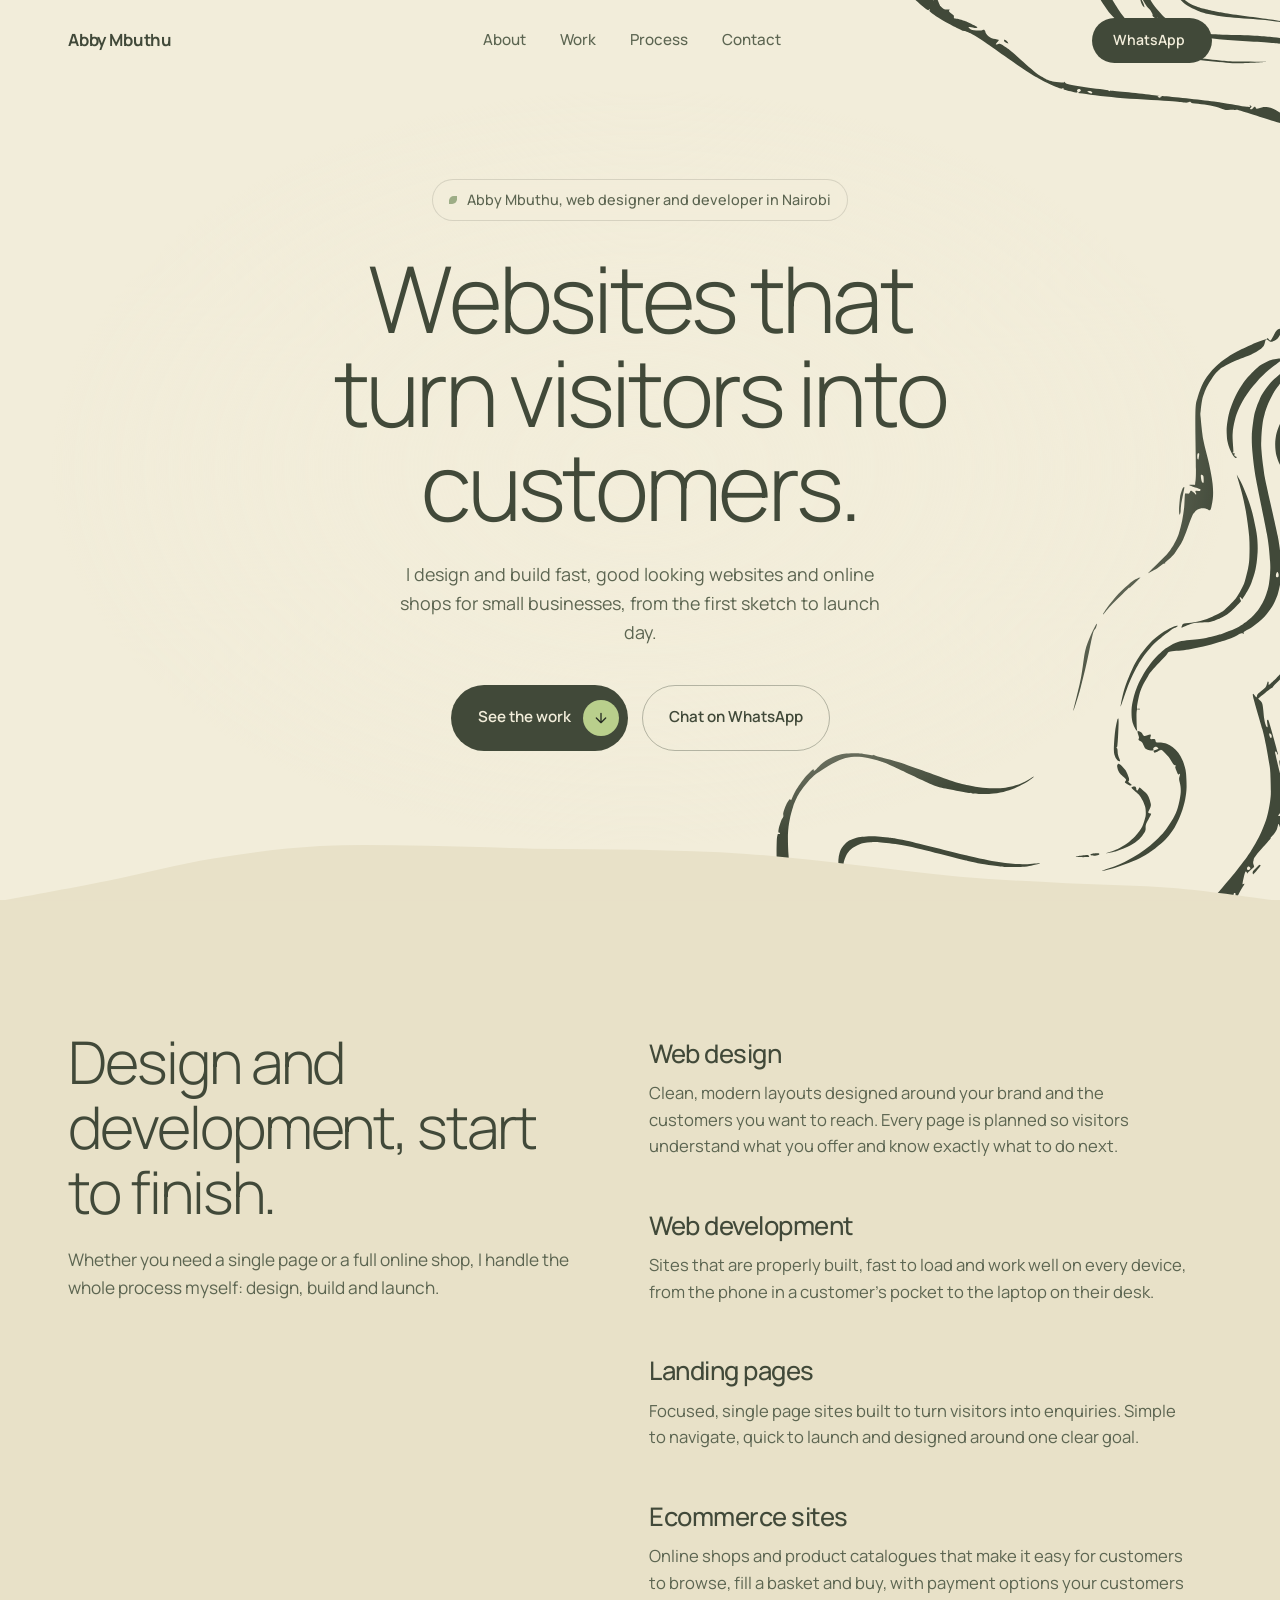
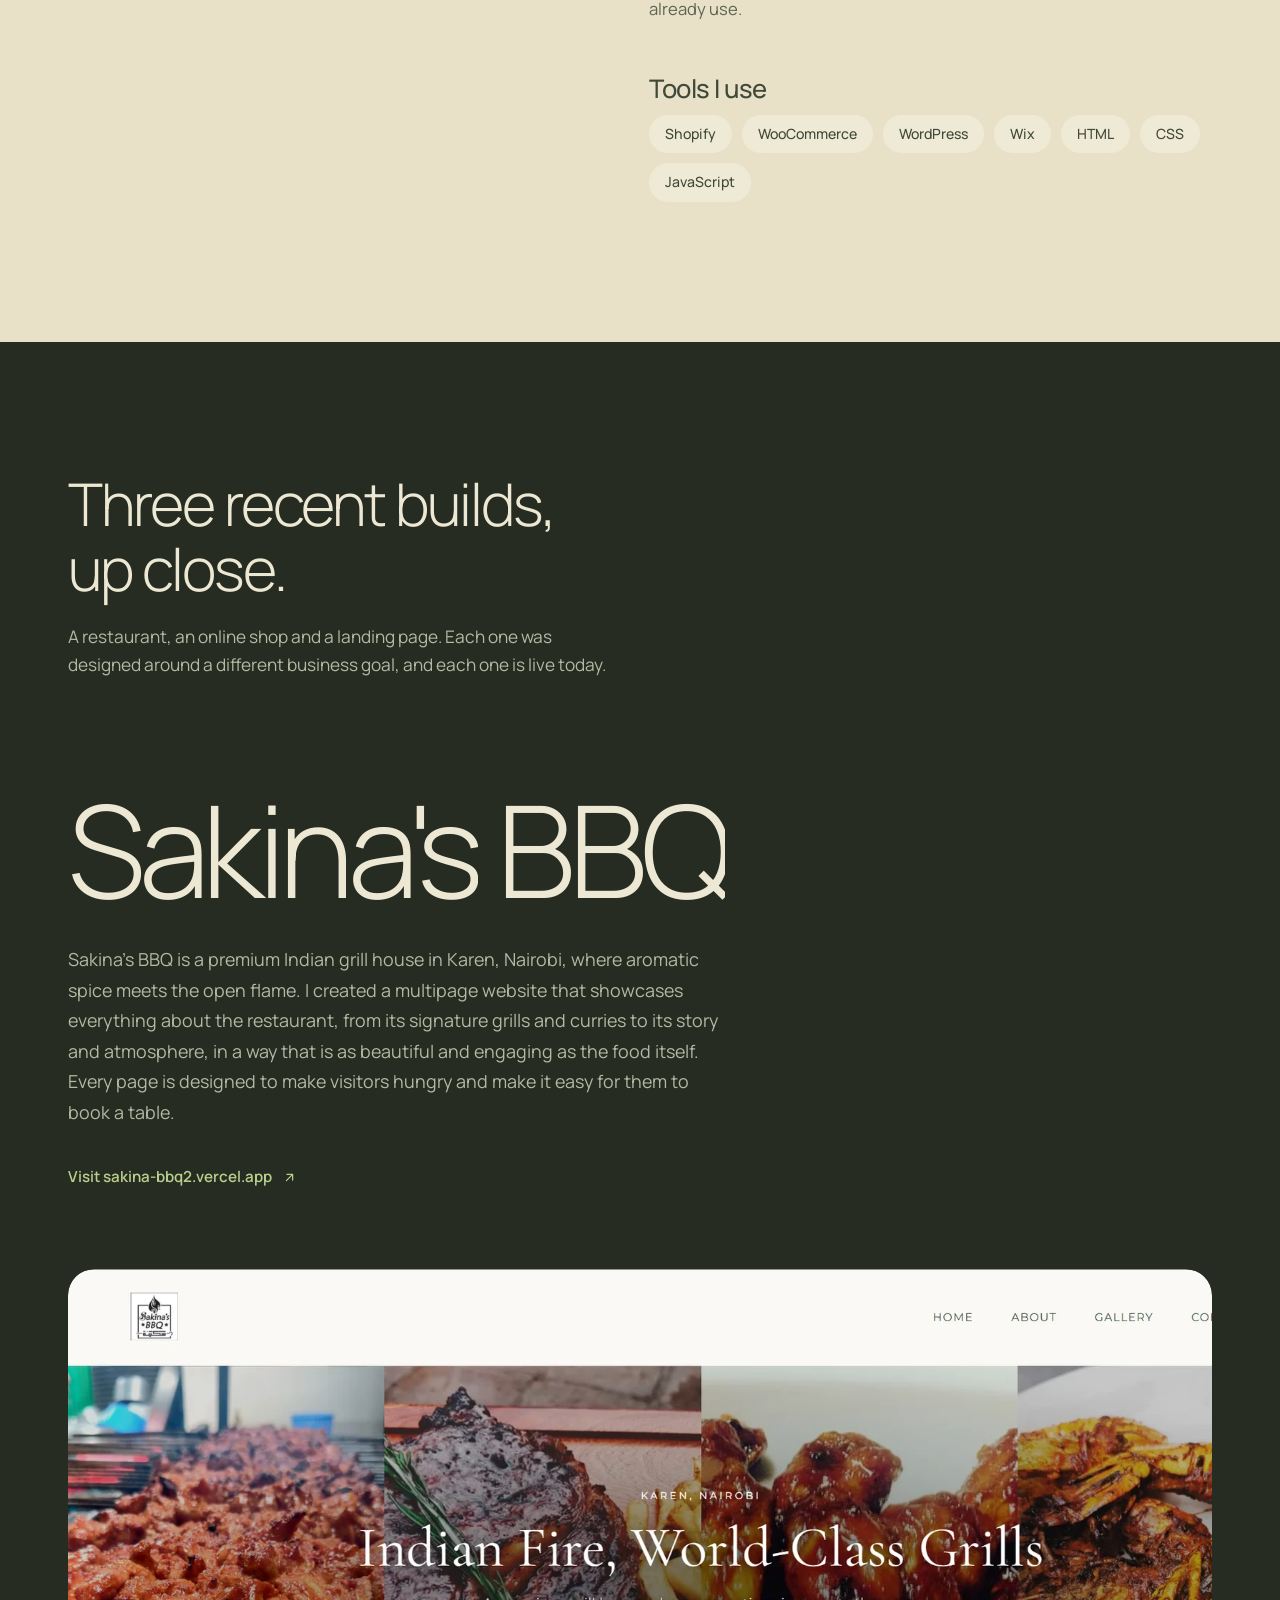
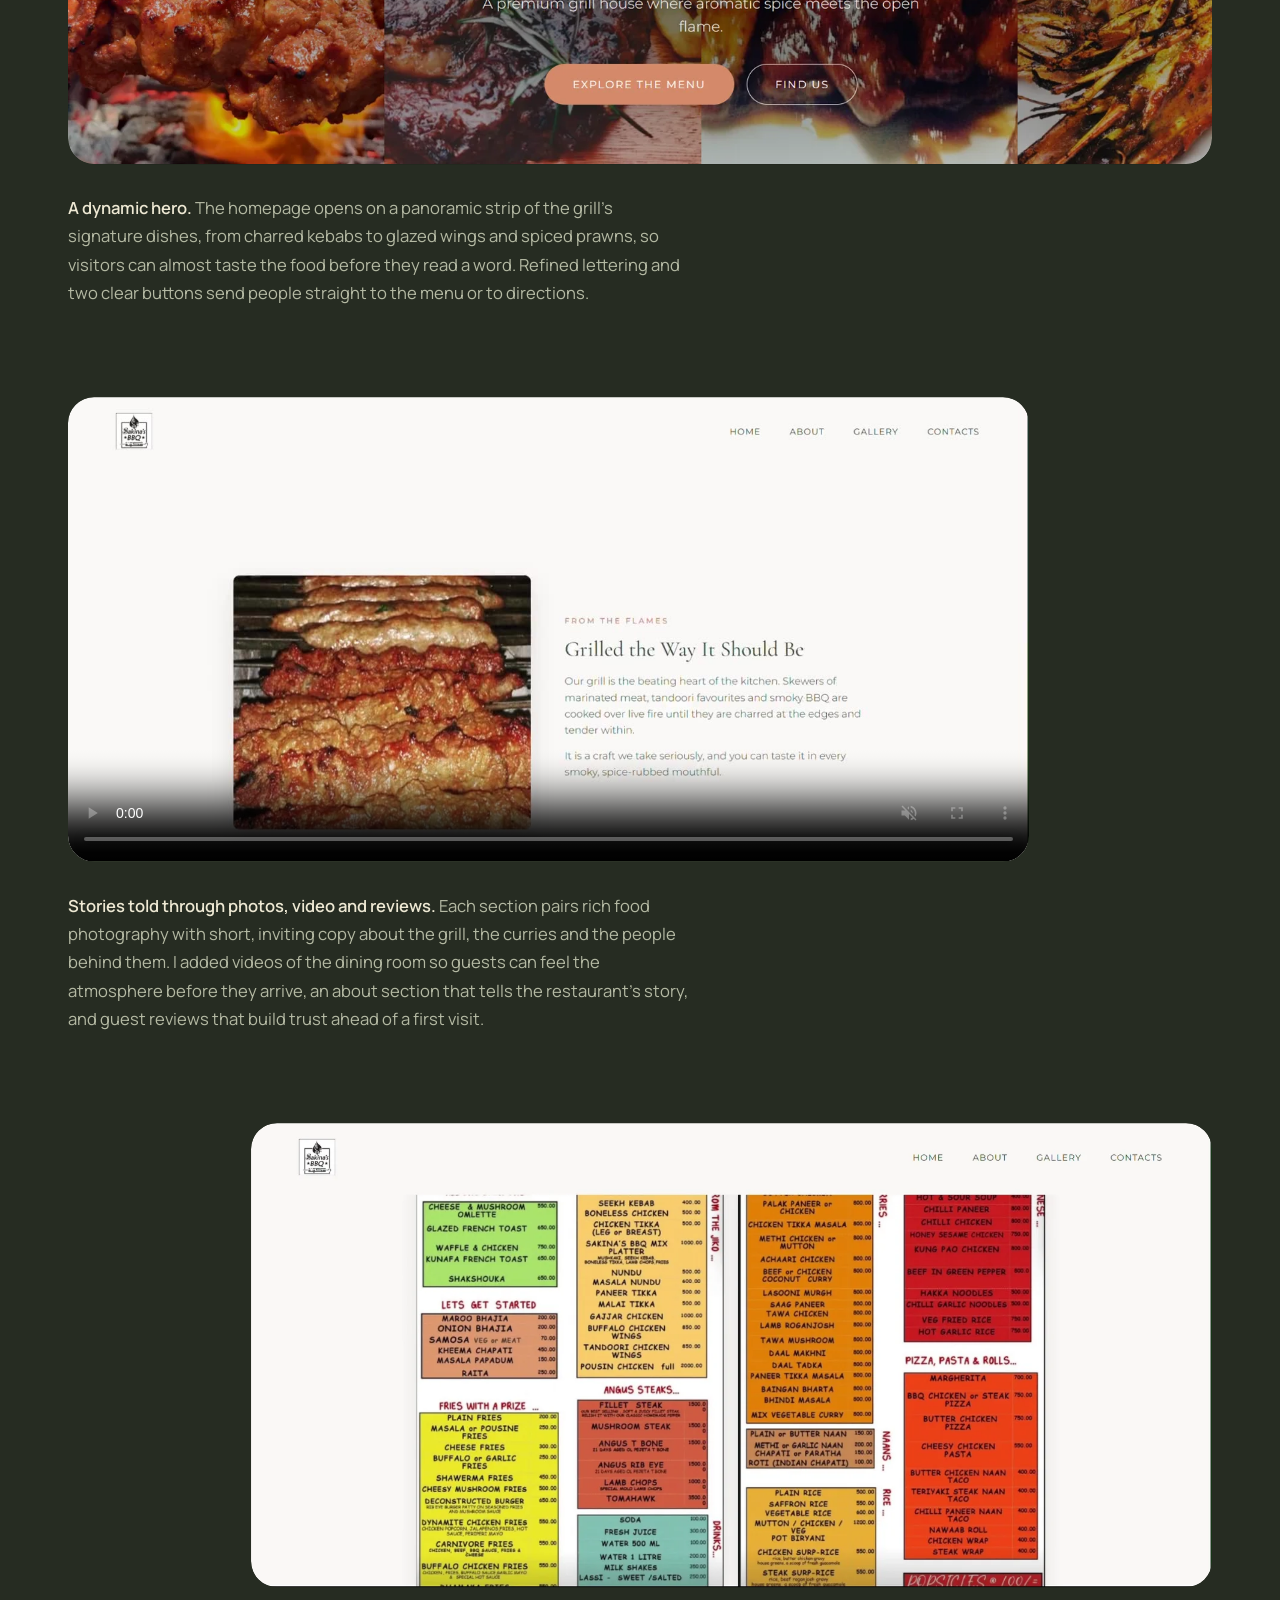
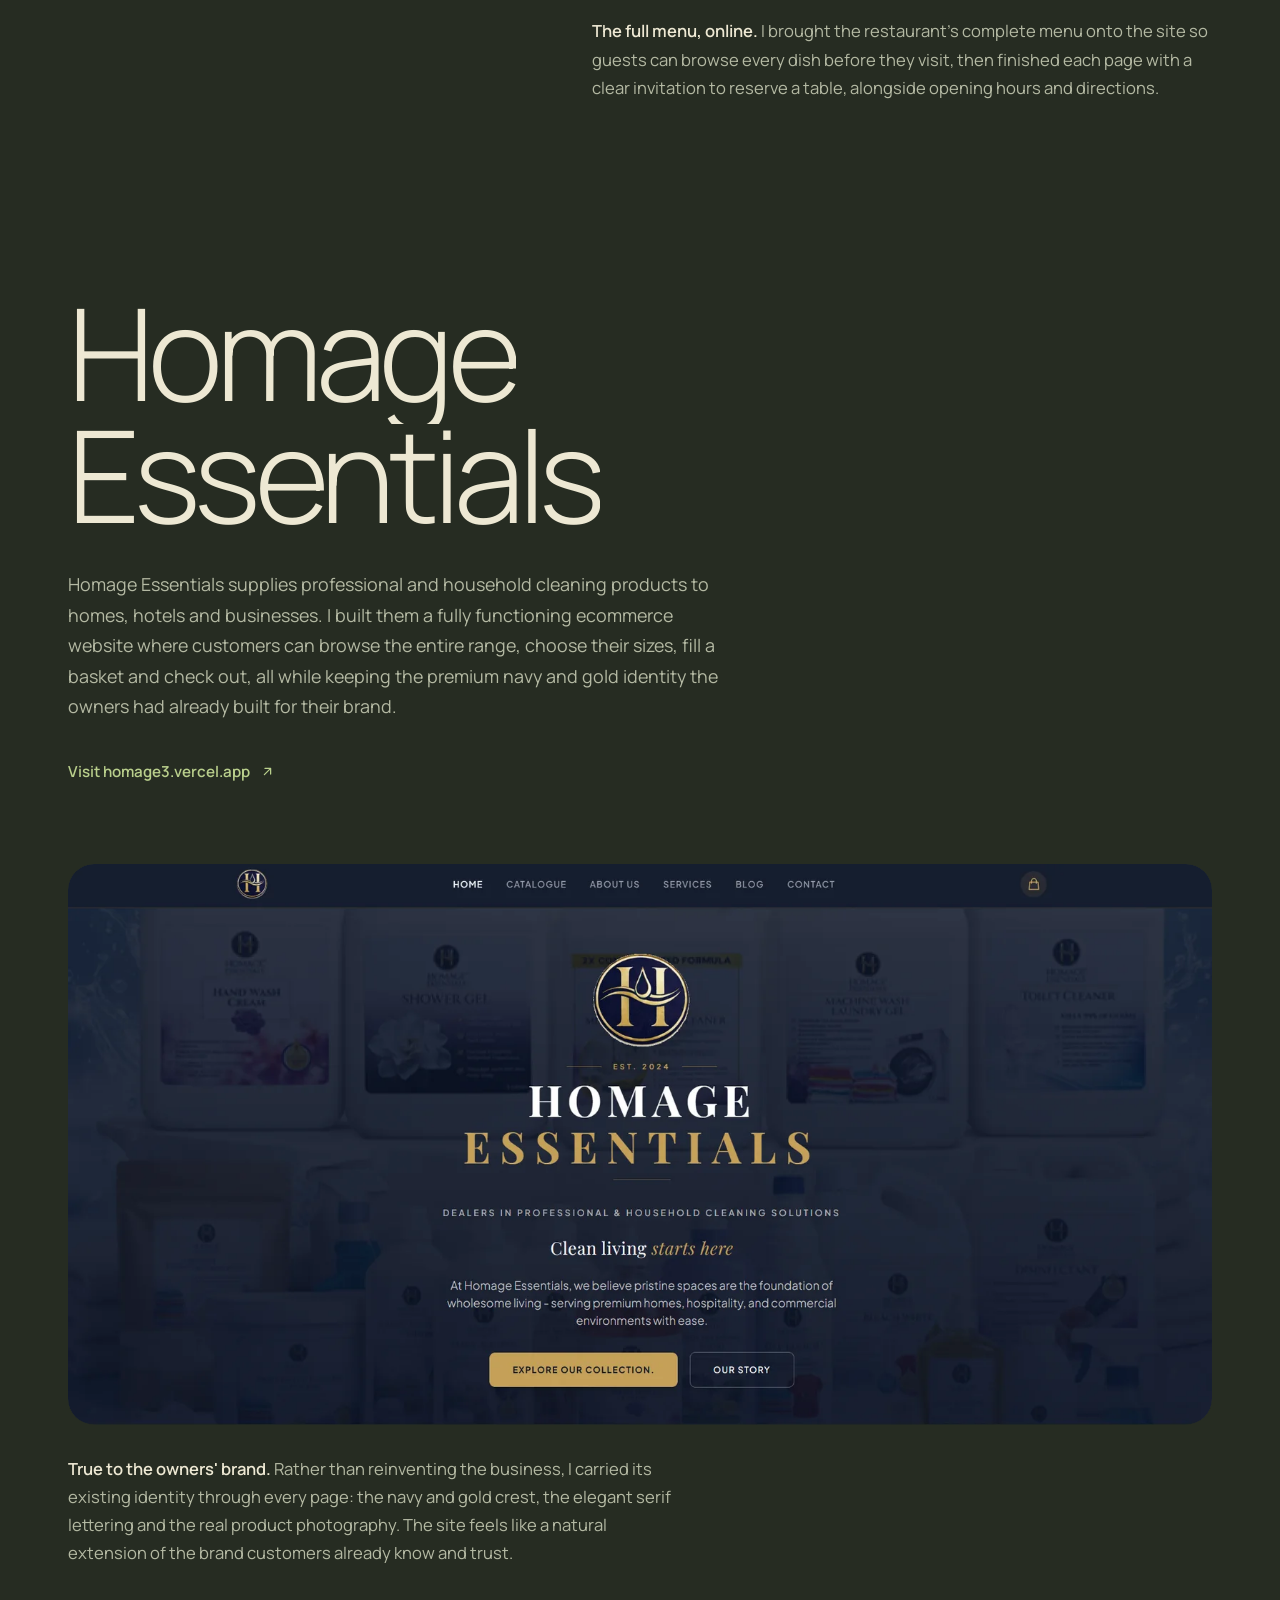
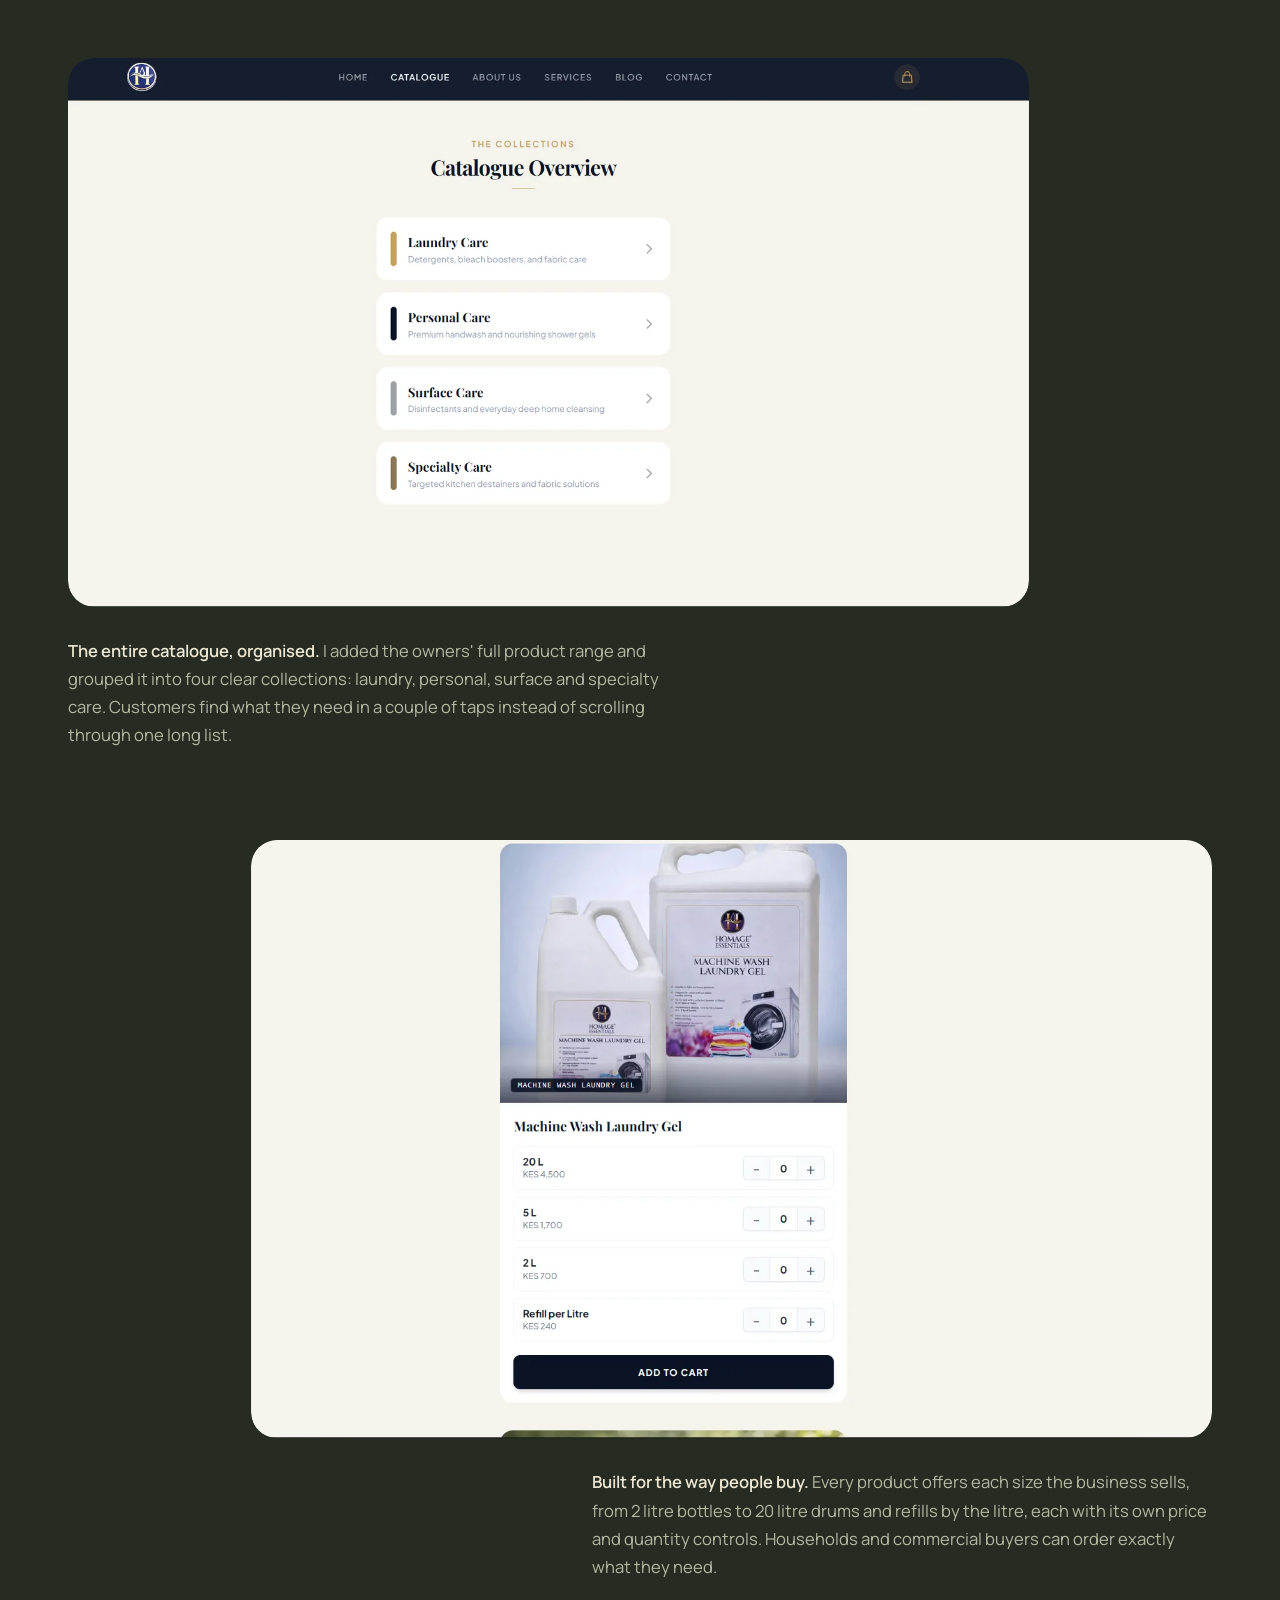
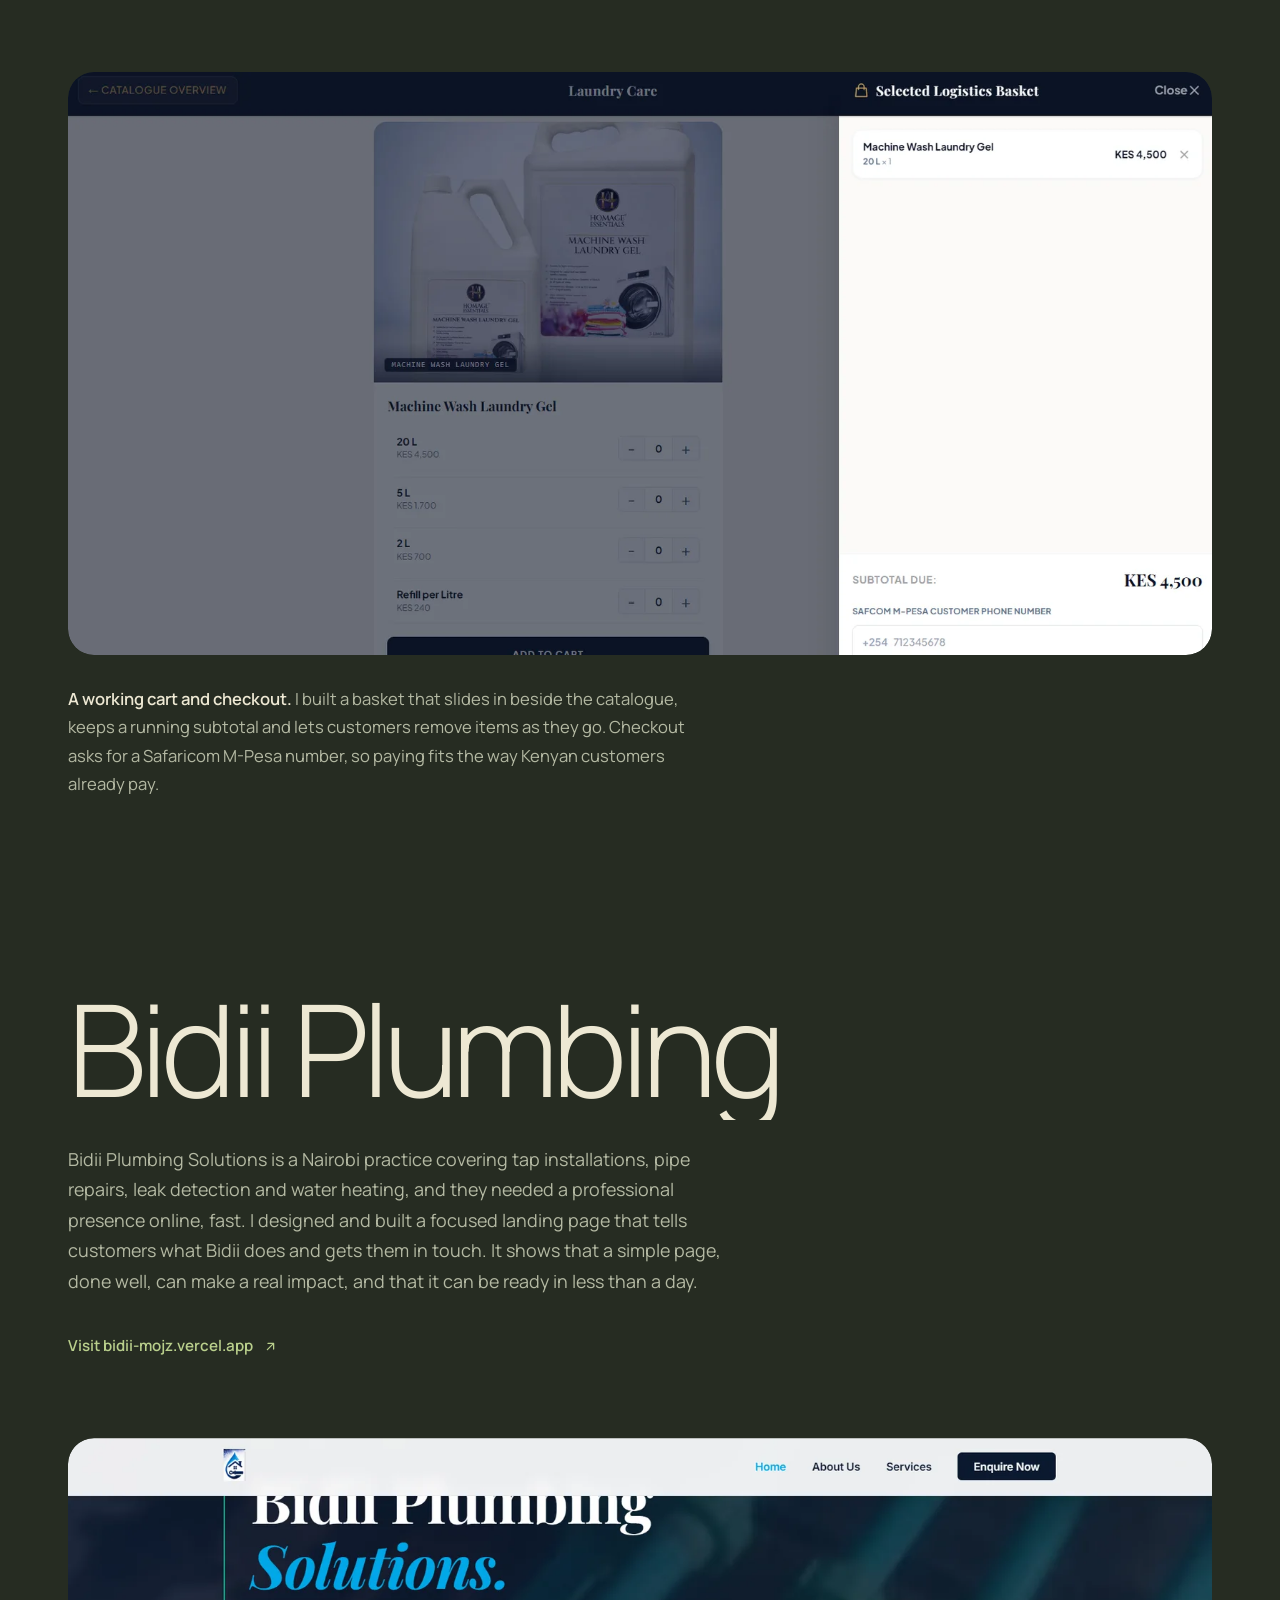
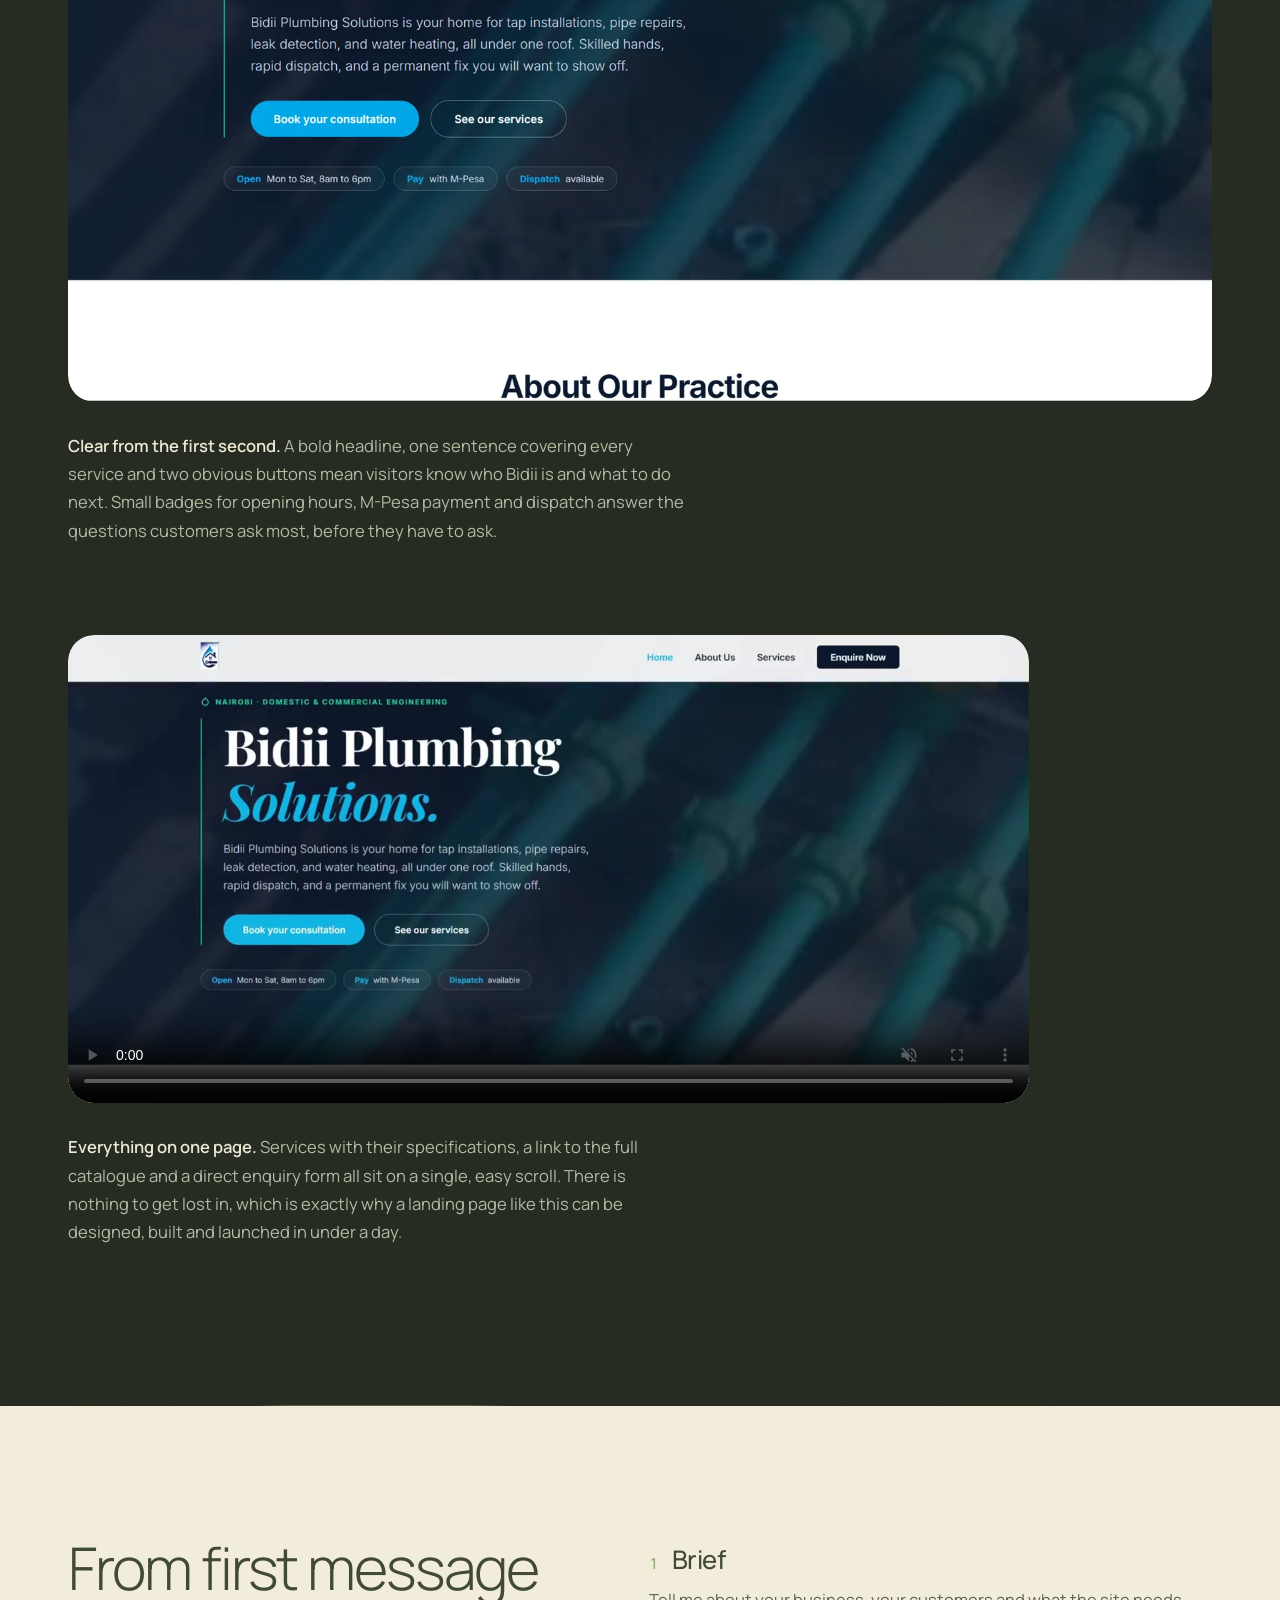
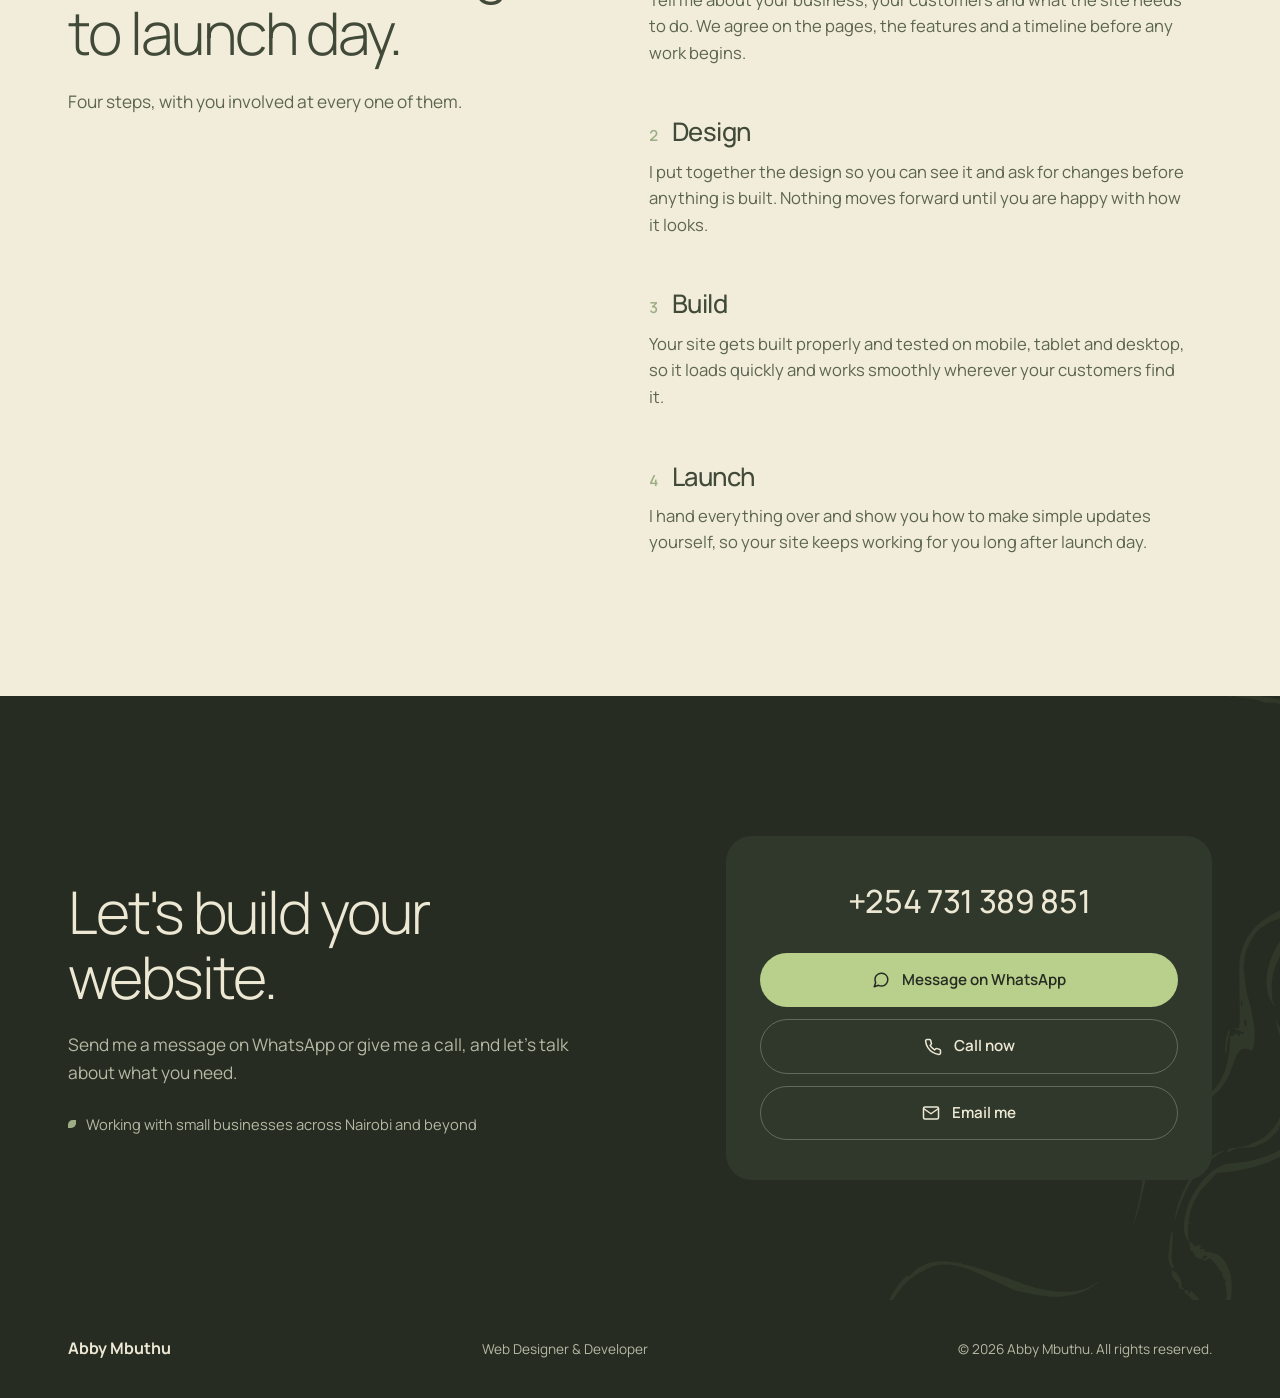
==== commit ddabe139: "Rename index (1).html to index.html" ====
--- a/index.html
+++ b/index.html
@@ -158,21 +158,21 @@
 
         <div class="shot shot--wide">
           <figure class="media" data-media>
-            <div class="media-inner"><img src="assets/sakina-hero.webp" width="1600" height="692" loading="lazy" alt="Sakina's BBQ homepage hero, showing a strip of four grilled dishes behind the headline Indian Fire, World-Class Grills"></div>
+            <div class="media-inner"><img src="sakina-hero.webp" width="1600" height="692" loading="lazy" alt="Sakina's BBQ homepage hero, showing a strip of four grilled dishes behind the headline Indian Fire, World-Class Grills"></div>
           </figure>
           <p class="note" data-reveal><strong>A dynamic hero.</strong> The homepage opens on a panoramic strip of the grill's signature dishes, from charred kebabs to glazed wings and spiced prawns, so visitors can almost taste the food before they read a word. Refined lettering and two clear buttons send people straight to the menu or to directions.</p>
         </div>
 
         <div class="shot shot--left">
           <figure class="media" data-media>
-            <div class="media-inner"><video src="assets/sakina-tour.mp4" poster="assets/sakina-tour-poster.jpg" muted loop playsinline preload="metadata" aria-label="Screen recording scrolling through the Sakina's BBQ website"></video></div>
+            <div class="media-inner"><video src="sakina-tour.mp4" poster="sakina-tour-poster.jpg" muted loop playsinline preload="metadata" aria-label="Screen recording scrolling through the Sakina's BBQ website"></video></div>
           </figure>
           <p class="note" data-reveal><strong>Stories told through photos, video and reviews.</strong> Each section pairs rich food photography with short, inviting copy about the grill, the curries and the people behind them. I added videos of the dining room so guests can feel the atmosphere before they arrive, an about section that tells the restaurant's story, and guest reviews that build trust ahead of a first visit.</p>
         </div>
 
         <div class="shot shot--right">
           <figure class="media" data-media>
-            <div class="media-inner"><img src="assets/sakina-menu.webp" width="1600" height="773" loading="lazy" alt="The Sakina's BBQ menu gallery, showing colourful menu boards of starters, grills, curries and pizzas"></div>
+            <div class="media-inner"><img src="sakina-menu.webp" width="1600" height="773" loading="lazy" alt="The Sakina's BBQ menu gallery, showing colourful menu boards of starters, grills, curries and pizzas"></div>
           </figure>
           <p class="note" data-reveal><strong>The full menu, online.</strong> I brought the restaurant's complete menu onto the site so guests can browse every dish before they visit, then finished each page with a clear invitation to reserve a table, alongside opening hours and directions.</p>
         </div>
@@ -191,28 +191,28 @@
 
         <div class="shot shot--wide">
           <figure class="media" data-media>
-            <div class="media-inner"><img src="assets/homage-hero.webp" width="1600" height="784" loading="lazy" alt="Homage Essentials homepage with the navy and gold crest, the brand name and buttons to explore the collection"></div>
+            <div class="media-inner"><img src="homage-hero.webp" width="1600" height="784" loading="lazy" alt="Homage Essentials homepage with the navy and gold crest, the brand name and buttons to explore the collection"></div>
           </figure>
           <p class="note" data-reveal><strong>True to the owners' brand.</strong> Rather than reinventing the business, I carried its existing identity through every page: the navy and gold crest, the elegant serif lettering and the real product photography. The site feels like a natural extension of the brand customers already know and trust.</p>
         </div>
 
         <div class="shot shot--left">
           <figure class="media" data-media>
-            <div class="media-inner"><img src="assets/homage-catalogue.webp" width="1600" height="914" loading="lazy" alt="Catalogue overview listing four collections: laundry care, personal care, surface care and specialty care"></div>
+            <div class="media-inner"><img src="homage-catalogue.webp" width="1600" height="914" loading="lazy" alt="Catalogue overview listing four collections: laundry care, personal care, surface care and specialty care"></div>
           </figure>
           <p class="note" data-reveal><strong>The entire catalogue, organised.</strong> I added the owners' full product range and grouped it into four clear collections: laundry, personal, surface and specialty care. Customers find what they need in a couple of taps instead of scrolling through one long list.</p>
         </div>
 
         <div class="shot shot--right">
           <figure class="media" data-media>
-            <div class="media-inner"><img src="assets/homage-product.webp" width="1377" height="858" loading="lazy" alt="Product card for Machine Wash Laundry Gel with quantity controls for 20 litre, 5 litre, 2 litre and refill options"></div>
+            <div class="media-inner"><img src="homage-product.webp" width="1377" height="858" loading="lazy" alt="Product card for Machine Wash Laundry Gel with quantity controls for 20 litre, 5 litre, 2 litre and refill options"></div>
           </figure>
           <p class="note" data-reveal><strong>Built for the way people buy.</strong> Every product offers each size the business sells, from 2 litre bottles to 20 litre drums and refills by the litre, each with its own price and quantity controls. Households and commercial buyers can order exactly what they need.</p>
         </div>
 
         <div class="shot shot--wide">
           <figure class="media" data-media>
-            <div class="media-inner"><img src="assets/homage-basket.webp" width="1600" height="816" loading="lazy" alt="Shopping basket panel showing a selected product, the subtotal and a field for an M-Pesa phone number"></div>
+            <div class="media-inner"><img src="homage-basket.webp" width="1600" height="816" loading="lazy" alt="Shopping basket panel showing a selected product, the subtotal and a field for an M-Pesa phone number"></div>
           </figure>
           <p class="note" data-reveal><strong>A working cart and checkout.</strong> I built a basket that slides in beside the catalogue, keeps a running subtotal and lets customers remove items as they go. Checkout asks for a Safaricom M-Pesa number, so paying fits the way Kenyan customers already pay.</p>
         </div>
@@ -231,14 +231,14 @@
 
         <div class="shot shot--wide">
           <figure class="media" data-media>
-            <div class="media-inner"><img src="assets/bidii-hero.webp" width="1600" height="788" loading="lazy" alt="Bidii Plumbing Solutions hero with a bold headline, two buttons and badges for opening hours, M-Pesa payment and dispatch"></div>
+            <div class="media-inner"><img src="bidii-hero.webp" width="1600" height="788" loading="lazy" alt="Bidii Plumbing Solutions hero with a bold headline, two buttons and badges for opening hours, M-Pesa payment and dispatch"></div>
           </figure>
           <p class="note" data-reveal><strong>Clear from the first second.</strong> A bold headline, one sentence covering every service and two obvious buttons mean visitors know who Bidii is and what to do next. Small badges for opening hours, M-Pesa payment and dispatch answer the questions customers ask most, before they have to ask.</p>
         </div>
 
         <div class="shot shot--left">
           <figure class="media" data-media>
-            <div class="media-inner"><video src="assets/bidii-tour.mp4" poster="assets/bidii-tour-poster.jpg" muted loop playsinline preload="metadata" aria-label="Screen recording scrolling through the Bidii Plumbing landing page"></video></div>
+            <div class="media-inner"><video src="bidii-tour.mp4" poster="bidii-tour-poster.jpg" muted loop playsinline preload="metadata" aria-label="Screen recording scrolling through the Bidii Plumbing landing page"></video></div>
           </figure>
           <p class="note" data-reveal><strong>Everything on one page.</strong> Services with their specifications, a link to the full catalogue and a direct enquiry form all sit on a single, easy scroll. There is nothing to get lost in, which is exactly why a landing page like this can be designed, built and launched in under a day.</p>
         </div>
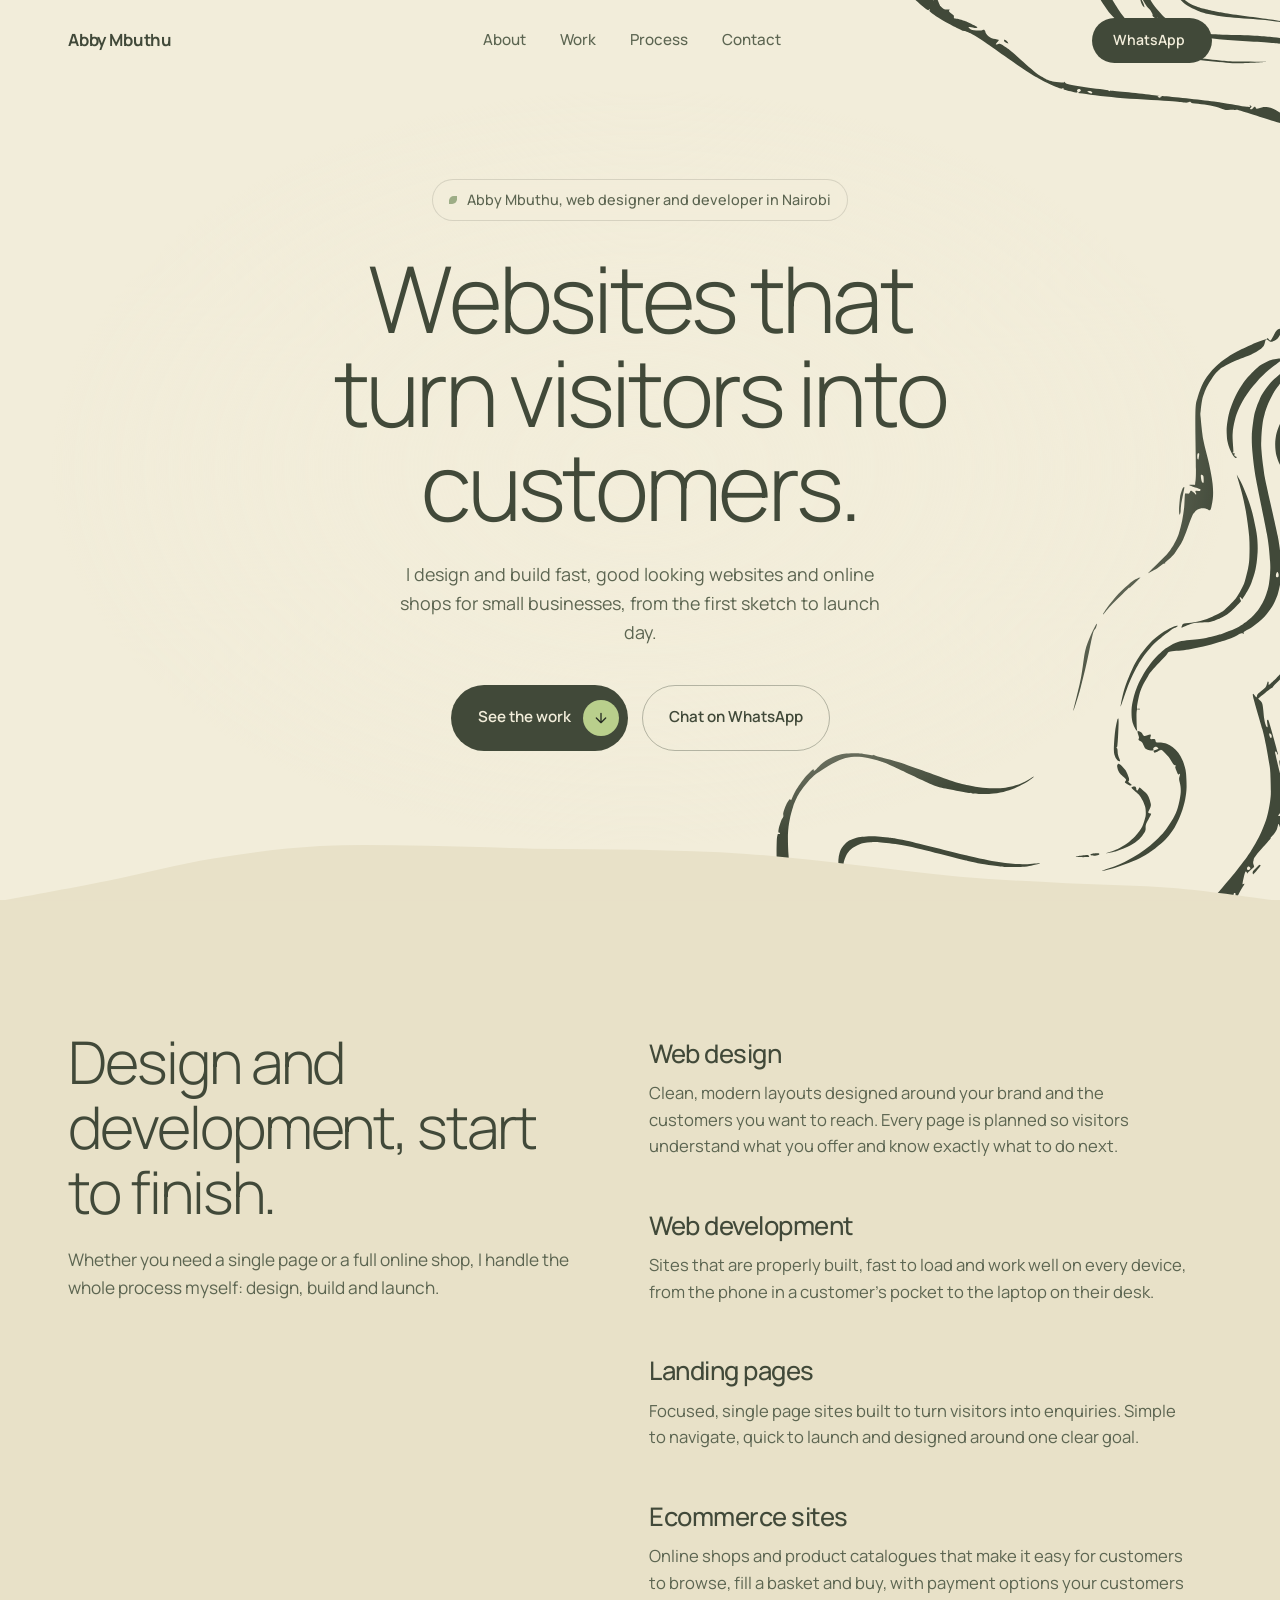
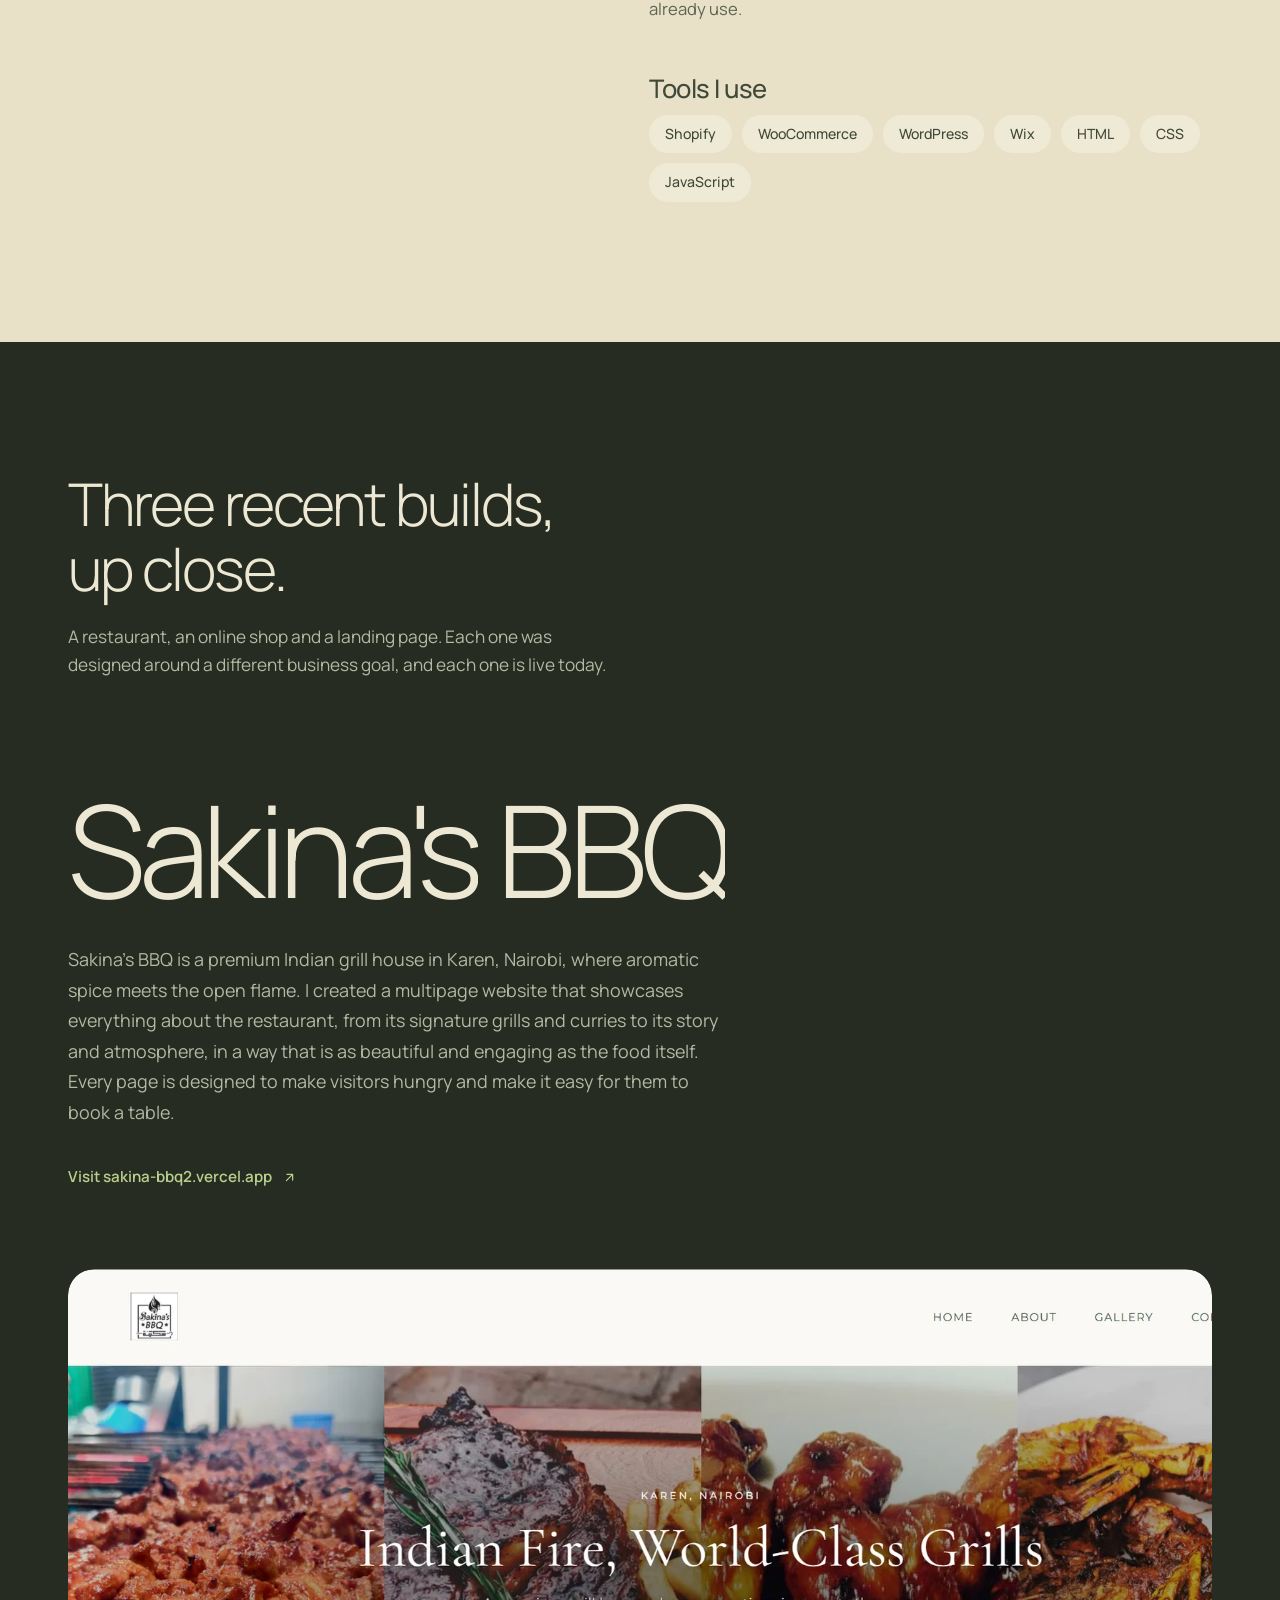
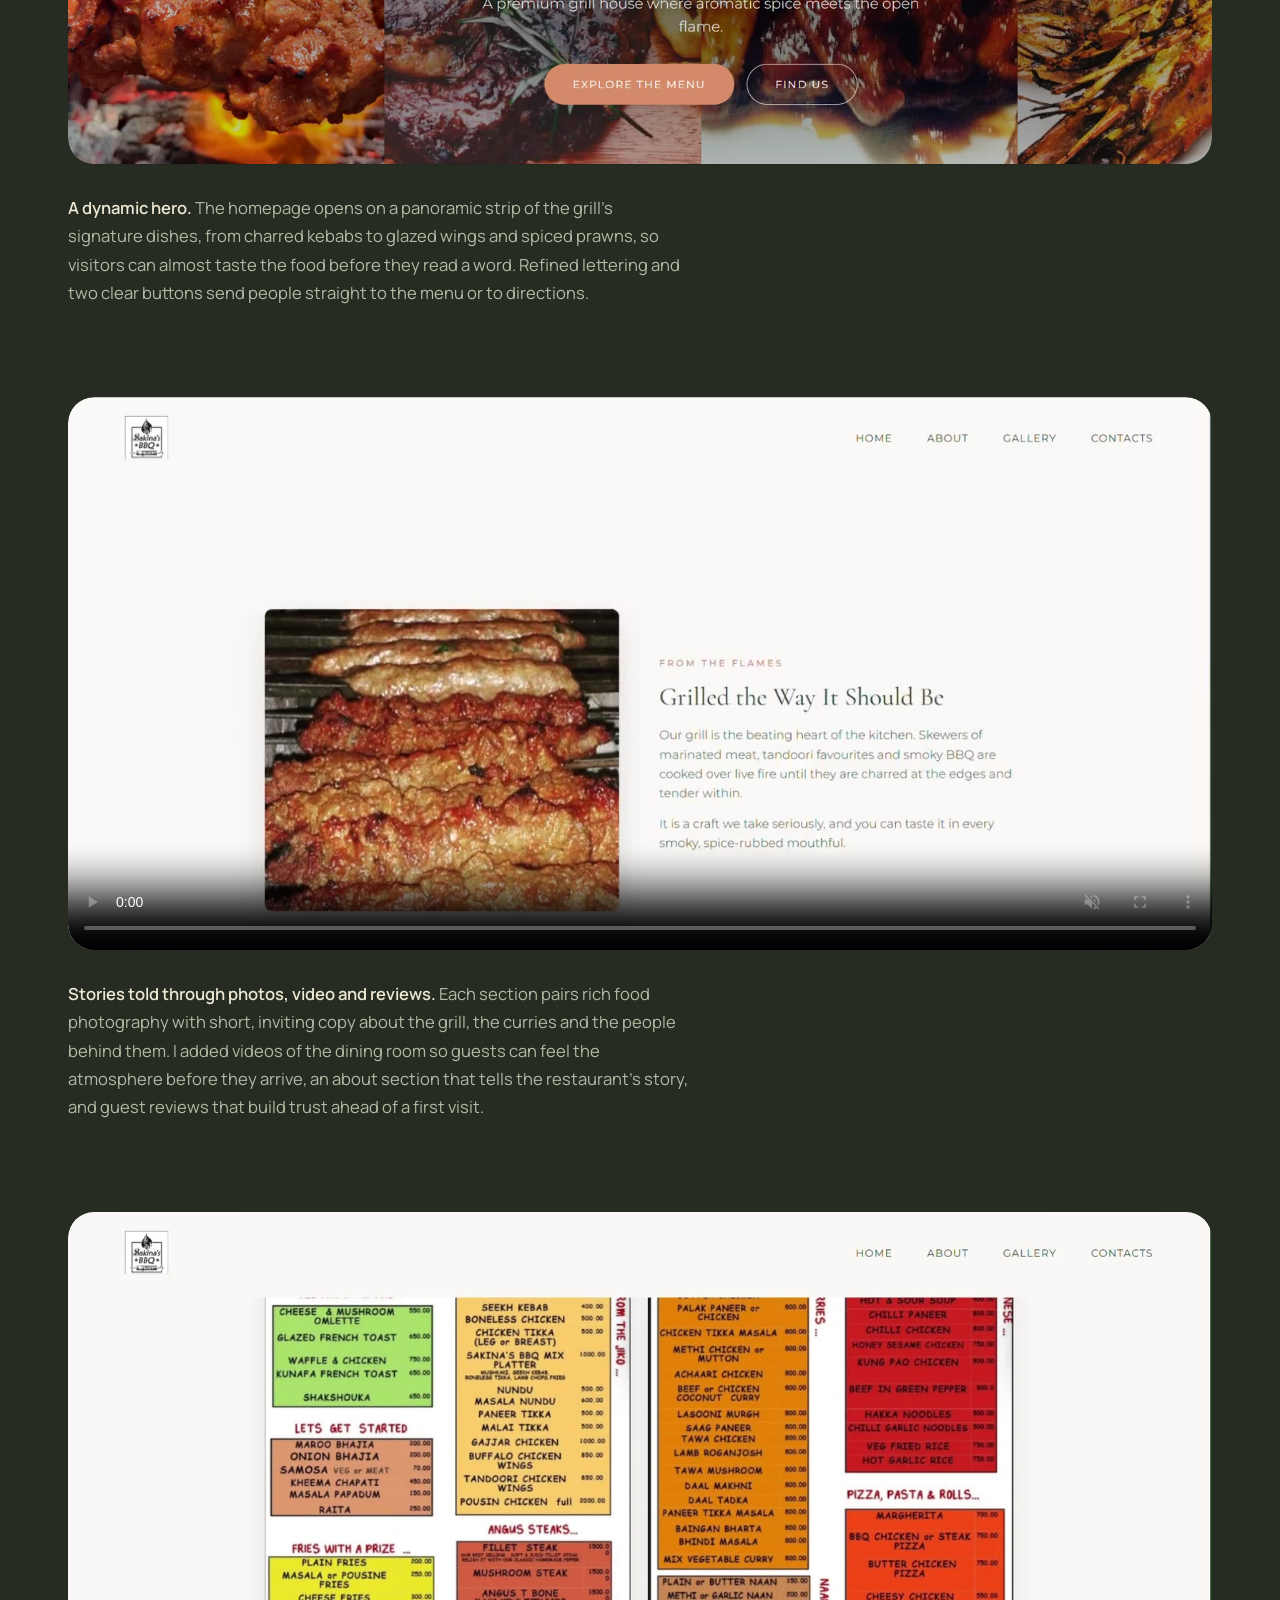
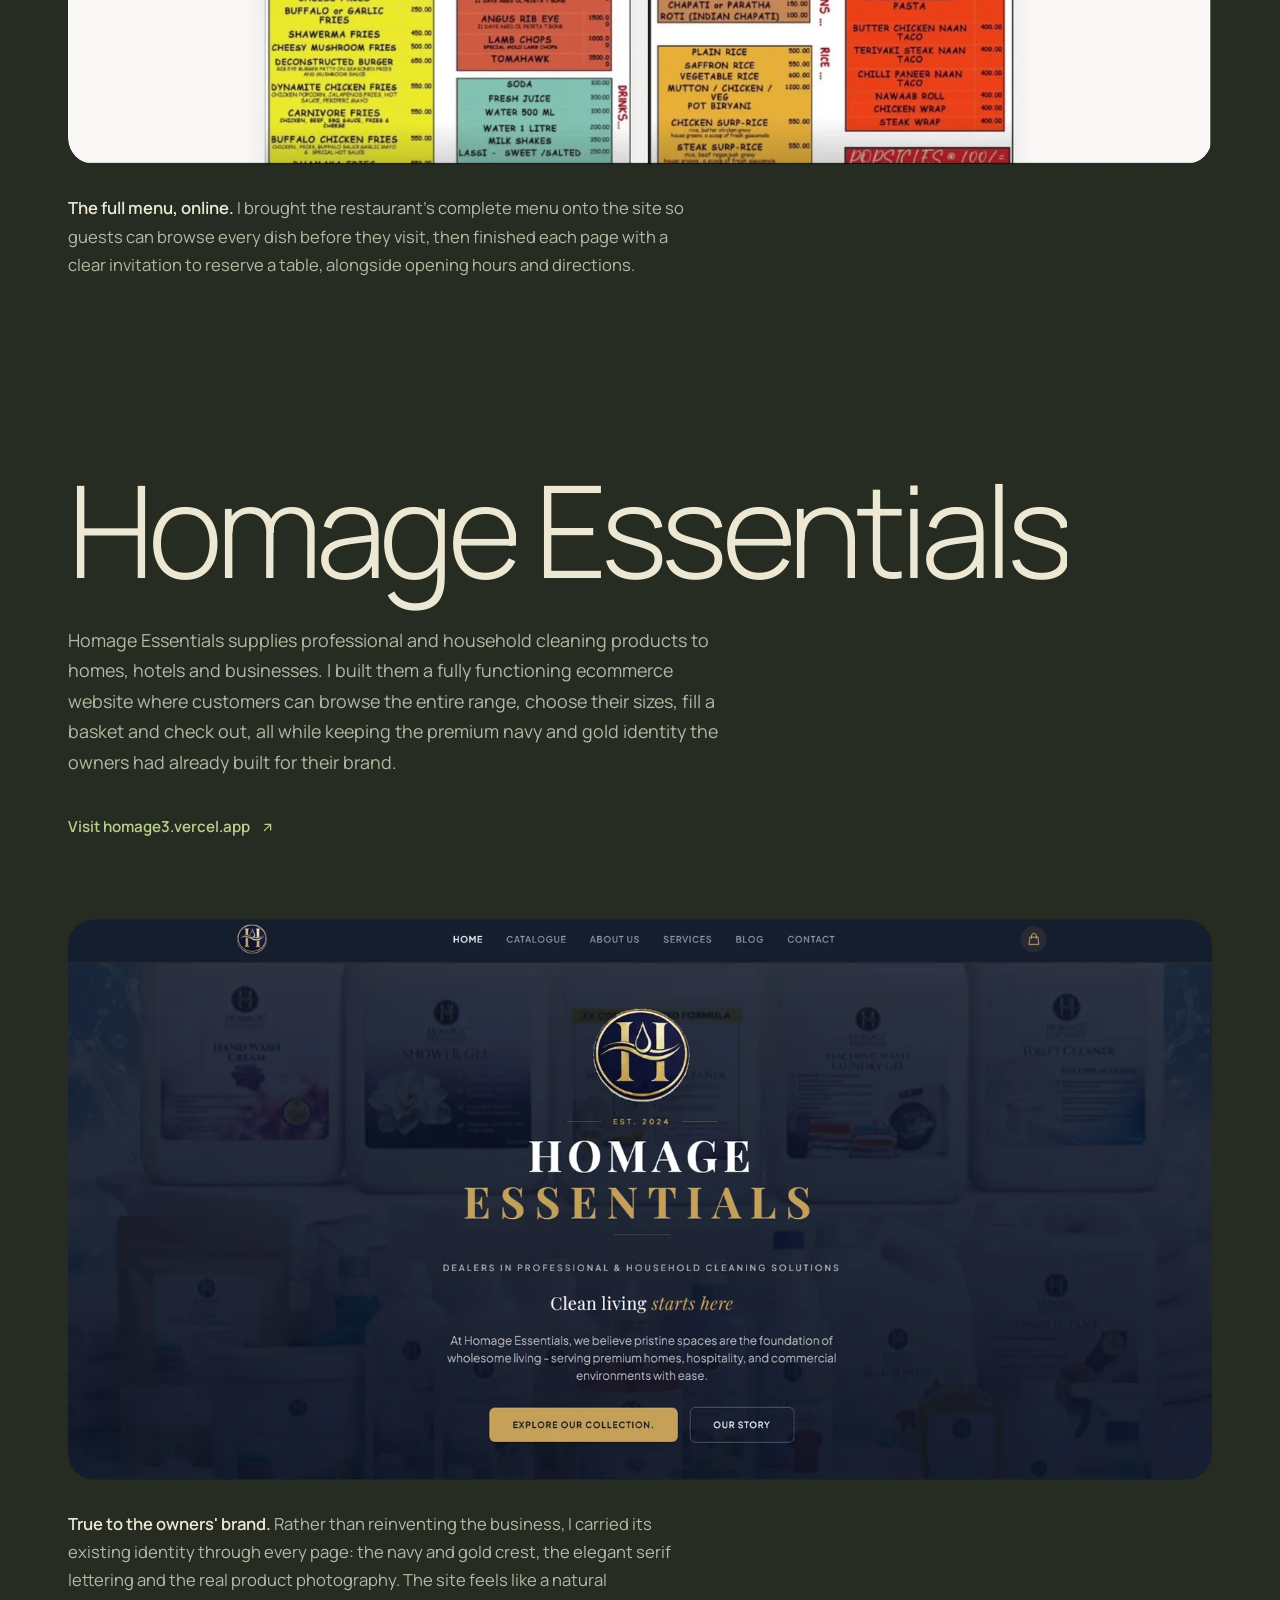
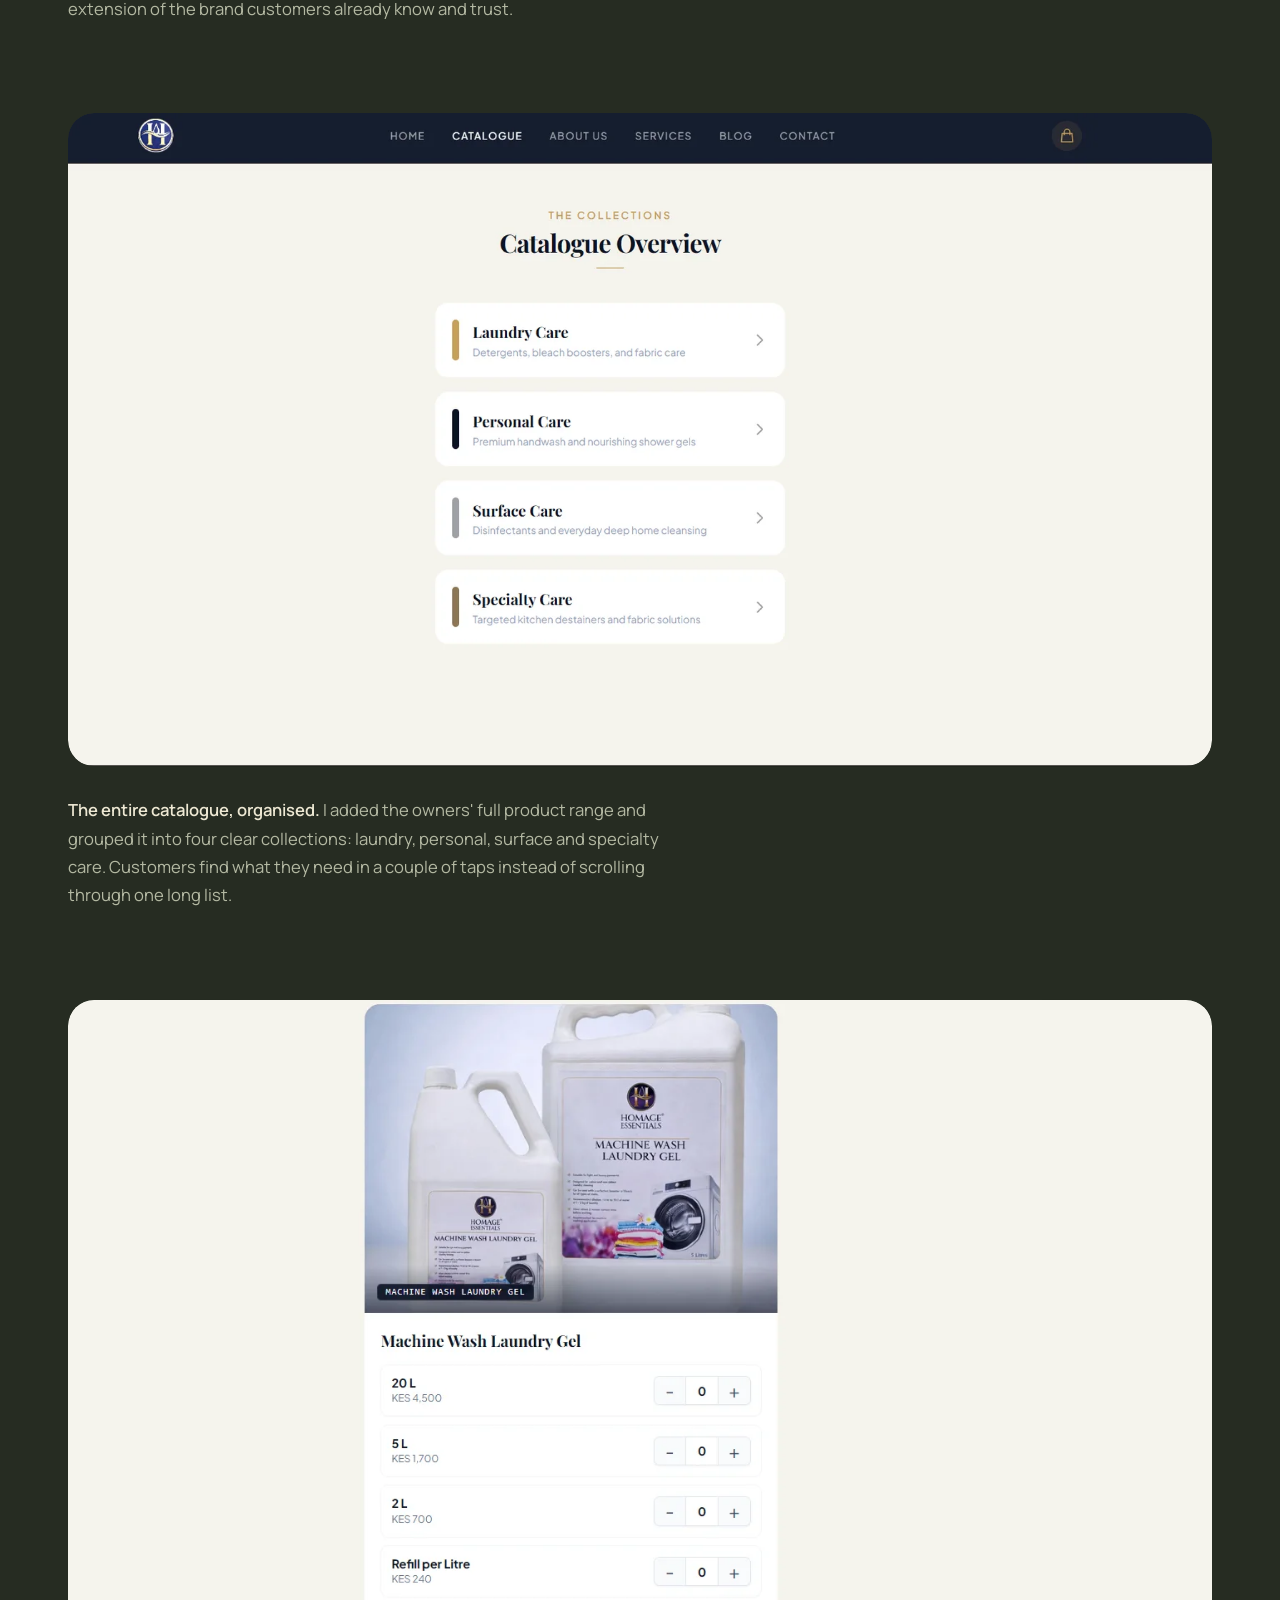
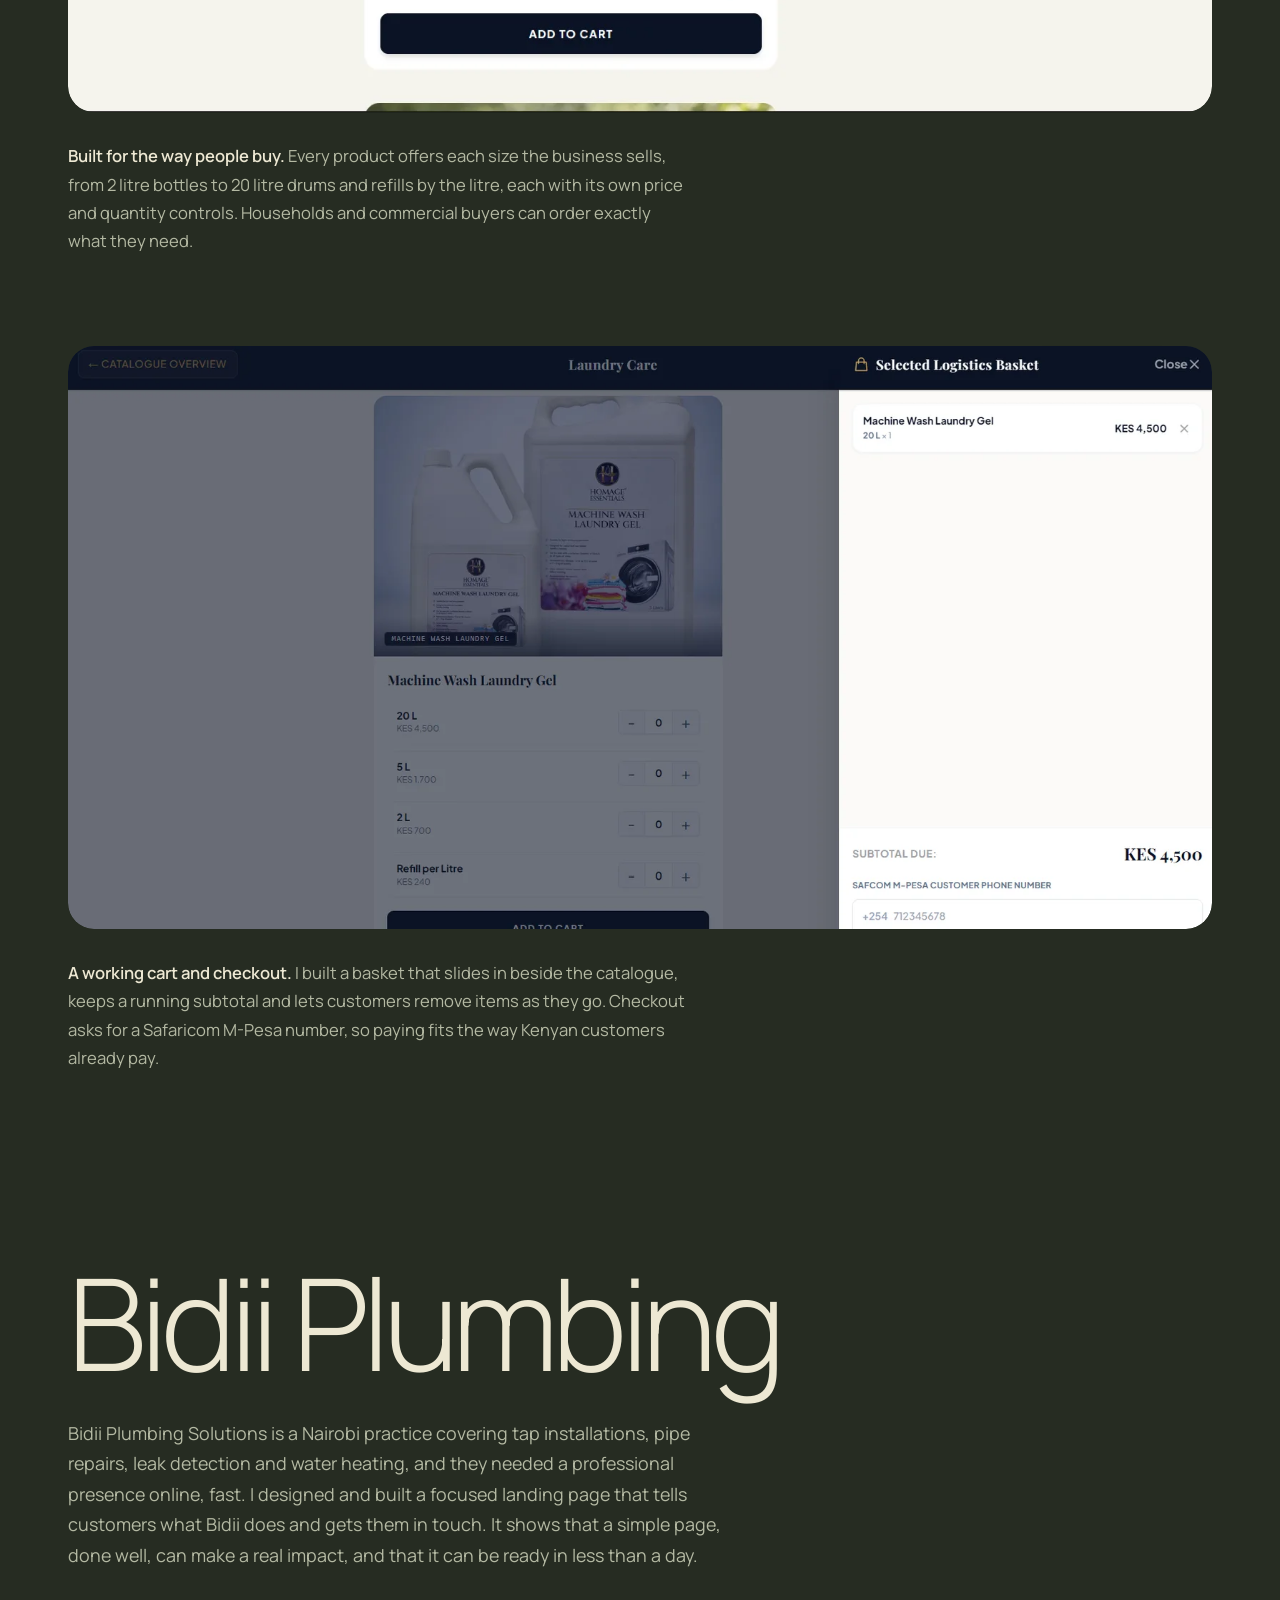
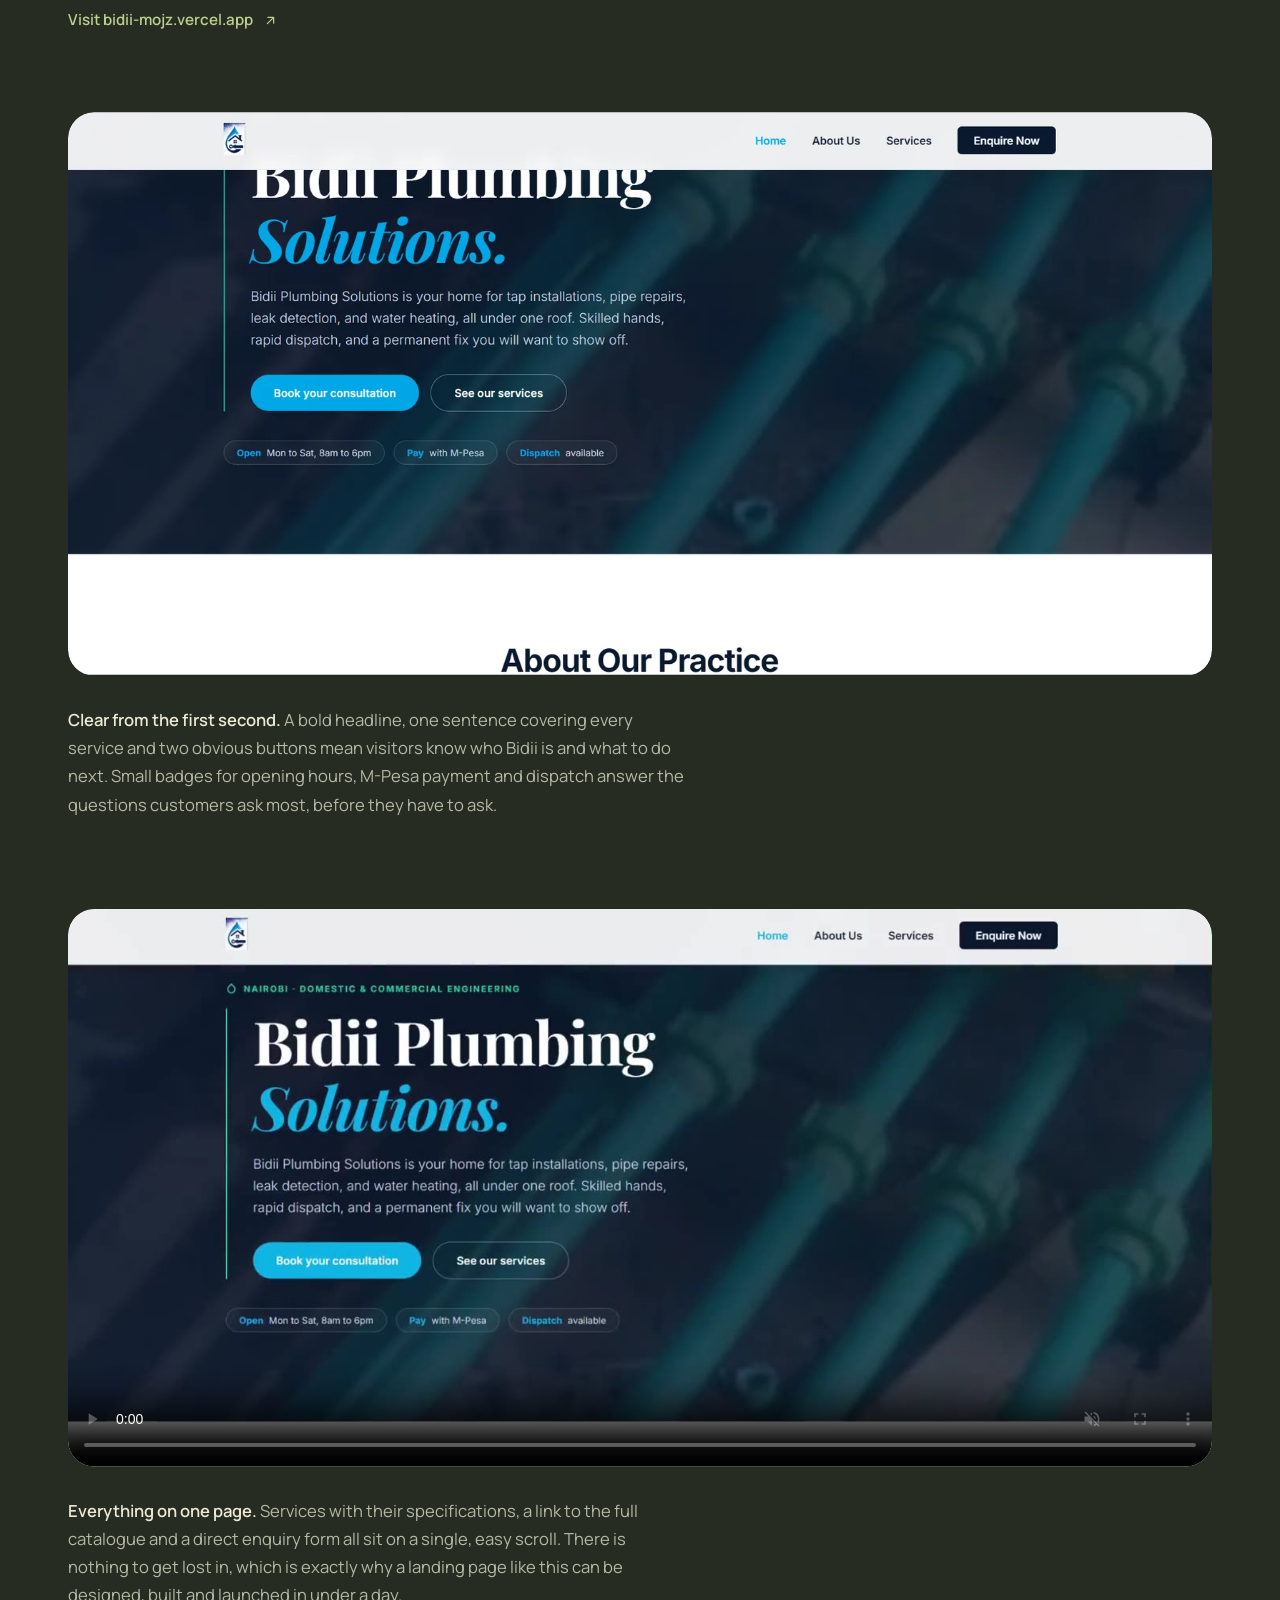
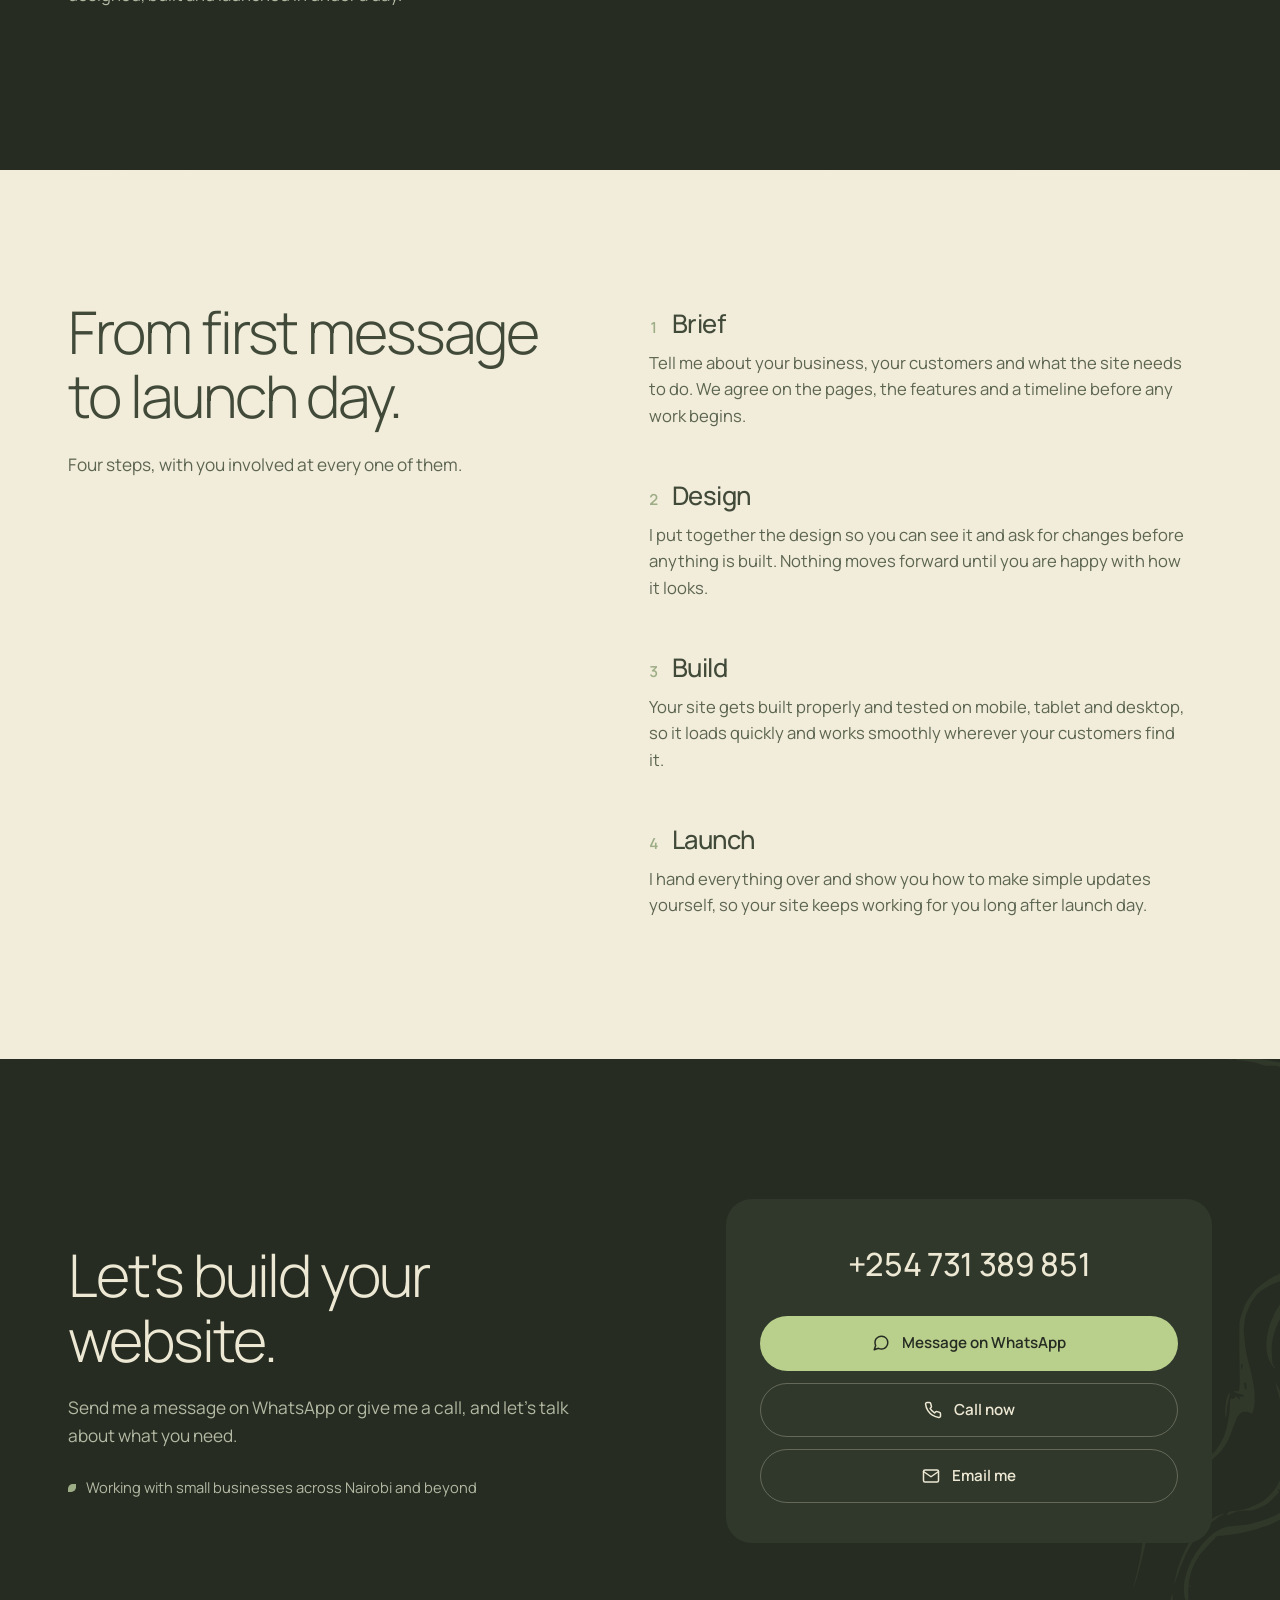
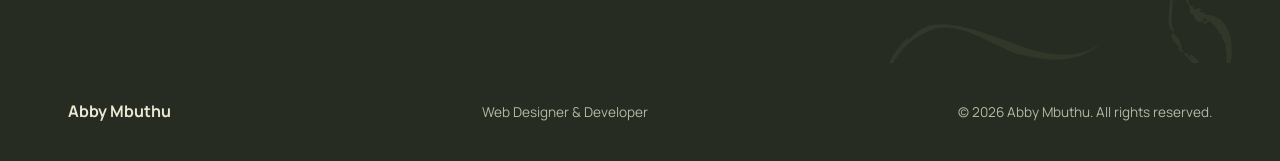
==== commit de81681d: "Add files via upload" ====
--- a/index.html
+++ b/index.html
@@ -156,21 +156,21 @@
           </a>
         </header>
 
-        <div class="shot shot--wide">
+        <div class="shot">
           <figure class="media" data-media>
             <div class="media-inner"><img src="sakina-hero.webp" width="1600" height="692" loading="lazy" alt="Sakina's BBQ homepage hero, showing a strip of four grilled dishes behind the headline Indian Fire, World-Class Grills"></div>
           </figure>
           <p class="note" data-reveal><strong>A dynamic hero.</strong> The homepage opens on a panoramic strip of the grill's signature dishes, from charred kebabs to glazed wings and spiced prawns, so visitors can almost taste the food before they read a word. Refined lettering and two clear buttons send people straight to the menu or to directions.</p>
         </div>
 
-        <div class="shot shot--left">
+        <div class="shot">
           <figure class="media" data-media>
             <div class="media-inner"><video src="sakina-tour.mp4" poster="sakina-tour-poster.jpg" muted loop playsinline preload="metadata" aria-label="Screen recording scrolling through the Sakina's BBQ website"></video></div>
           </figure>
           <p class="note" data-reveal><strong>Stories told through photos, video and reviews.</strong> Each section pairs rich food photography with short, inviting copy about the grill, the curries and the people behind them. I added videos of the dining room so guests can feel the atmosphere before they arrive, an about section that tells the restaurant's story, and guest reviews that build trust ahead of a first visit.</p>
         </div>
 
-        <div class="shot shot--right">
+        <div class="shot">
           <figure class="media" data-media>
             <div class="media-inner"><img src="sakina-menu.webp" width="1600" height="773" loading="lazy" alt="The Sakina's BBQ menu gallery, showing colourful menu boards of starters, grills, curries and pizzas"></div>
           </figure>
@@ -189,28 +189,28 @@
           </a>
         </header>
 
-        <div class="shot shot--wide">
+        <div class="shot">
           <figure class="media" data-media>
             <div class="media-inner"><img src="homage-hero.webp" width="1600" height="784" loading="lazy" alt="Homage Essentials homepage with the navy and gold crest, the brand name and buttons to explore the collection"></div>
           </figure>
           <p class="note" data-reveal><strong>True to the owners' brand.</strong> Rather than reinventing the business, I carried its existing identity through every page: the navy and gold crest, the elegant serif lettering and the real product photography. The site feels like a natural extension of the brand customers already know and trust.</p>
         </div>
 
-        <div class="shot shot--left">
+        <div class="shot">
           <figure class="media" data-media>
             <div class="media-inner"><img src="homage-catalogue.webp" width="1600" height="914" loading="lazy" alt="Catalogue overview listing four collections: laundry care, personal care, surface care and specialty care"></div>
           </figure>
           <p class="note" data-reveal><strong>The entire catalogue, organised.</strong> I added the owners' full product range and grouped it into four clear collections: laundry, personal, surface and specialty care. Customers find what they need in a couple of taps instead of scrolling through one long list.</p>
         </div>
 
-        <div class="shot shot--right">
+        <div class="shot">
           <figure class="media" data-media>
             <div class="media-inner"><img src="homage-product.webp" width="1377" height="858" loading="lazy" alt="Product card for Machine Wash Laundry Gel with quantity controls for 20 litre, 5 litre, 2 litre and refill options"></div>
           </figure>
           <p class="note" data-reveal><strong>Built for the way people buy.</strong> Every product offers each size the business sells, from 2 litre bottles to 20 litre drums and refills by the litre, each with its own price and quantity controls. Households and commercial buyers can order exactly what they need.</p>
         </div>
 
-        <div class="shot shot--wide">
+        <div class="shot">
           <figure class="media" data-media>
             <div class="media-inner"><img src="homage-basket.webp" width="1600" height="816" loading="lazy" alt="Shopping basket panel showing a selected product, the subtotal and a field for an M-Pesa phone number"></div>
           </figure>
@@ -229,14 +229,14 @@
           </a>
         </header>
 
-        <div class="shot shot--wide">
+        <div class="shot">
           <figure class="media" data-media>
             <div class="media-inner"><img src="bidii-hero.webp" width="1600" height="788" loading="lazy" alt="Bidii Plumbing Solutions hero with a bold headline, two buttons and badges for opening hours, M-Pesa payment and dispatch"></div>
           </figure>
           <p class="note" data-reveal><strong>Clear from the first second.</strong> A bold headline, one sentence covering every service and two obvious buttons mean visitors know who Bidii is and what to do next. Small badges for opening hours, M-Pesa payment and dispatch answer the questions customers ask most, before they have to ask.</p>
         </div>
 
-        <div class="shot shot--left">
+        <div class="shot">
           <figure class="media" data-media>
             <div class="media-inner"><video src="bidii-tour.mp4" poster="bidii-tour-poster.jpg" muted loop playsinline preload="metadata" aria-label="Screen recording scrolling through the Bidii Plumbing landing page"></video></div>
           </figure>
--- a/styles.css
+++ b/styles.css
@@ -314,7 +314,7 @@
 }
 .js [data-reveal].is-in { opacity: 1; transform: none; filter: none; }
 
-.js [data-rise] .rw { display: inline-block; overflow: hidden; vertical-align: top; padding-bottom: 0.08em; margin-bottom: -0.08em; }
+.js [data-rise] .rw { display: inline-block; overflow: hidden; vertical-align: top; padding-bottom: 0.24em; margin-bottom: -0.24em; }
 .js [data-rise] .rw > span {
   display: inline-block;
   transform: translateY(105%) rotate(4deg);
@@ -384,7 +384,7 @@
 
 .case { margin-bottom: 190px; }
 .case:last-child { margin-bottom: 0; }
-.case-head { max-width: 780px; margin-bottom: 70px; }
+.case-head { margin-bottom: 70px; }
 .case-title {
   font-size: clamp(3.2rem, 10vw, 8.5rem);
   font-weight: 300;
@@ -416,8 +416,6 @@
 
 .shot { margin-bottom: 90px; }
 .shot:last-child { margin-bottom: 0; }
-.shot--left { width: 84%; }
-.shot--right { width: 84%; margin-left: auto; }
 
 .media {
   margin: 0 0 30px;
@@ -428,7 +426,7 @@
 }
 .media img, .media video { width: 100%; height: auto; }
 .js .media {
-  clip-path: inset(10% 6% 10% 6% round 90px);
+  clip-path: inset(14% 0 14% 0 round var(--radius-lg));
   transform: translateY(60px);
   transition: clip-path 1500ms var(--ease-liquid), transform 1500ms var(--ease-liquid);
 }
@@ -437,13 +435,13 @@
 .js .media.is-in img, .js .media.is-in video { transform: none; }
 
 .note {
+  margin: 0;
   font-size: 1.04rem;
   line-height: 1.7;
   color: var(--text-on-dark-muted);
   max-width: 62ch;
 }
 .note strong { color: var(--text-on-dark); font-weight: 600; }
-.shot--right .note { margin-left: auto; }
 
 /* ---------- Contact ---------- */
 .contact { color: var(--text-on-dark); padding-block: 140px 120px; overflow: hidden; }
@@ -501,7 +499,6 @@
   .split, .contact-inner { grid-template-columns: 1fr; gap: 48px; }
   .split-head { position: static; }
   .nav { display: none; }
-  .shot--left, .shot--right { width: 100%; }
   .case { margin-bottom: 140px; }
 }
 
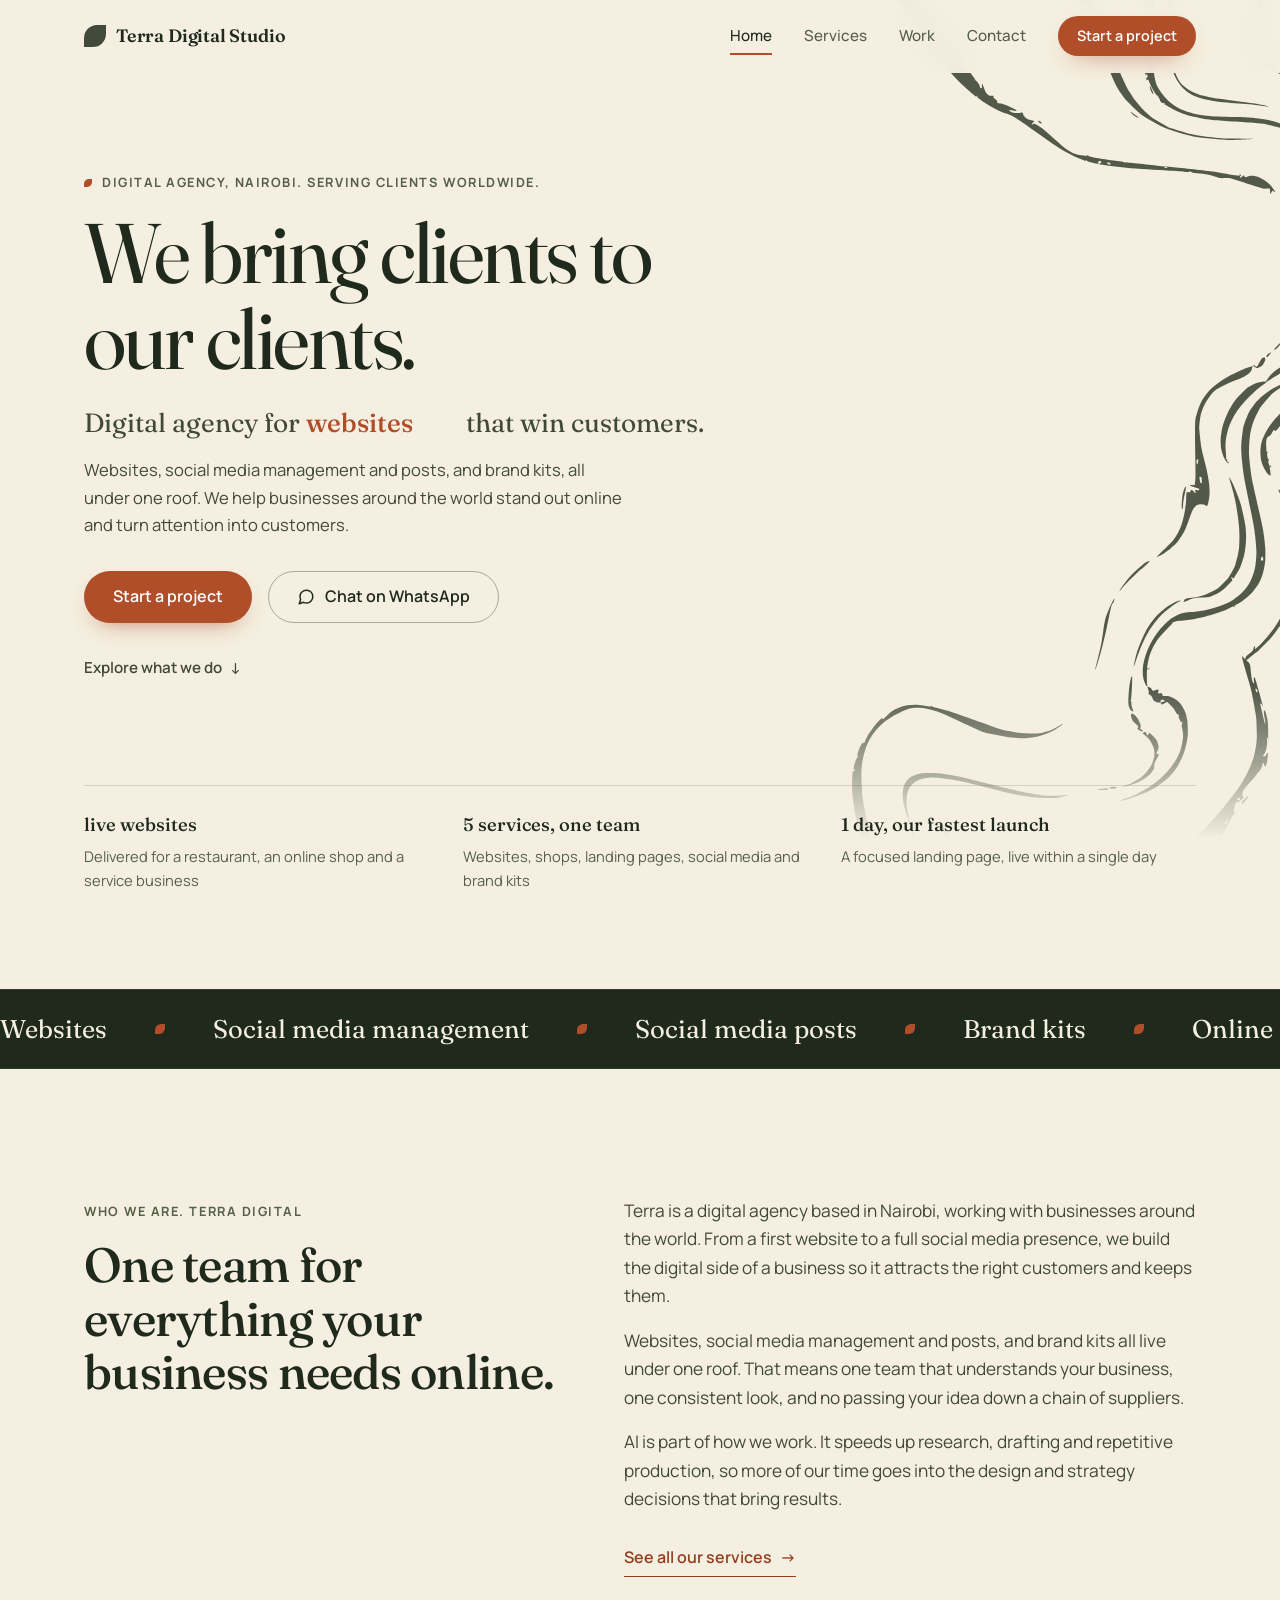
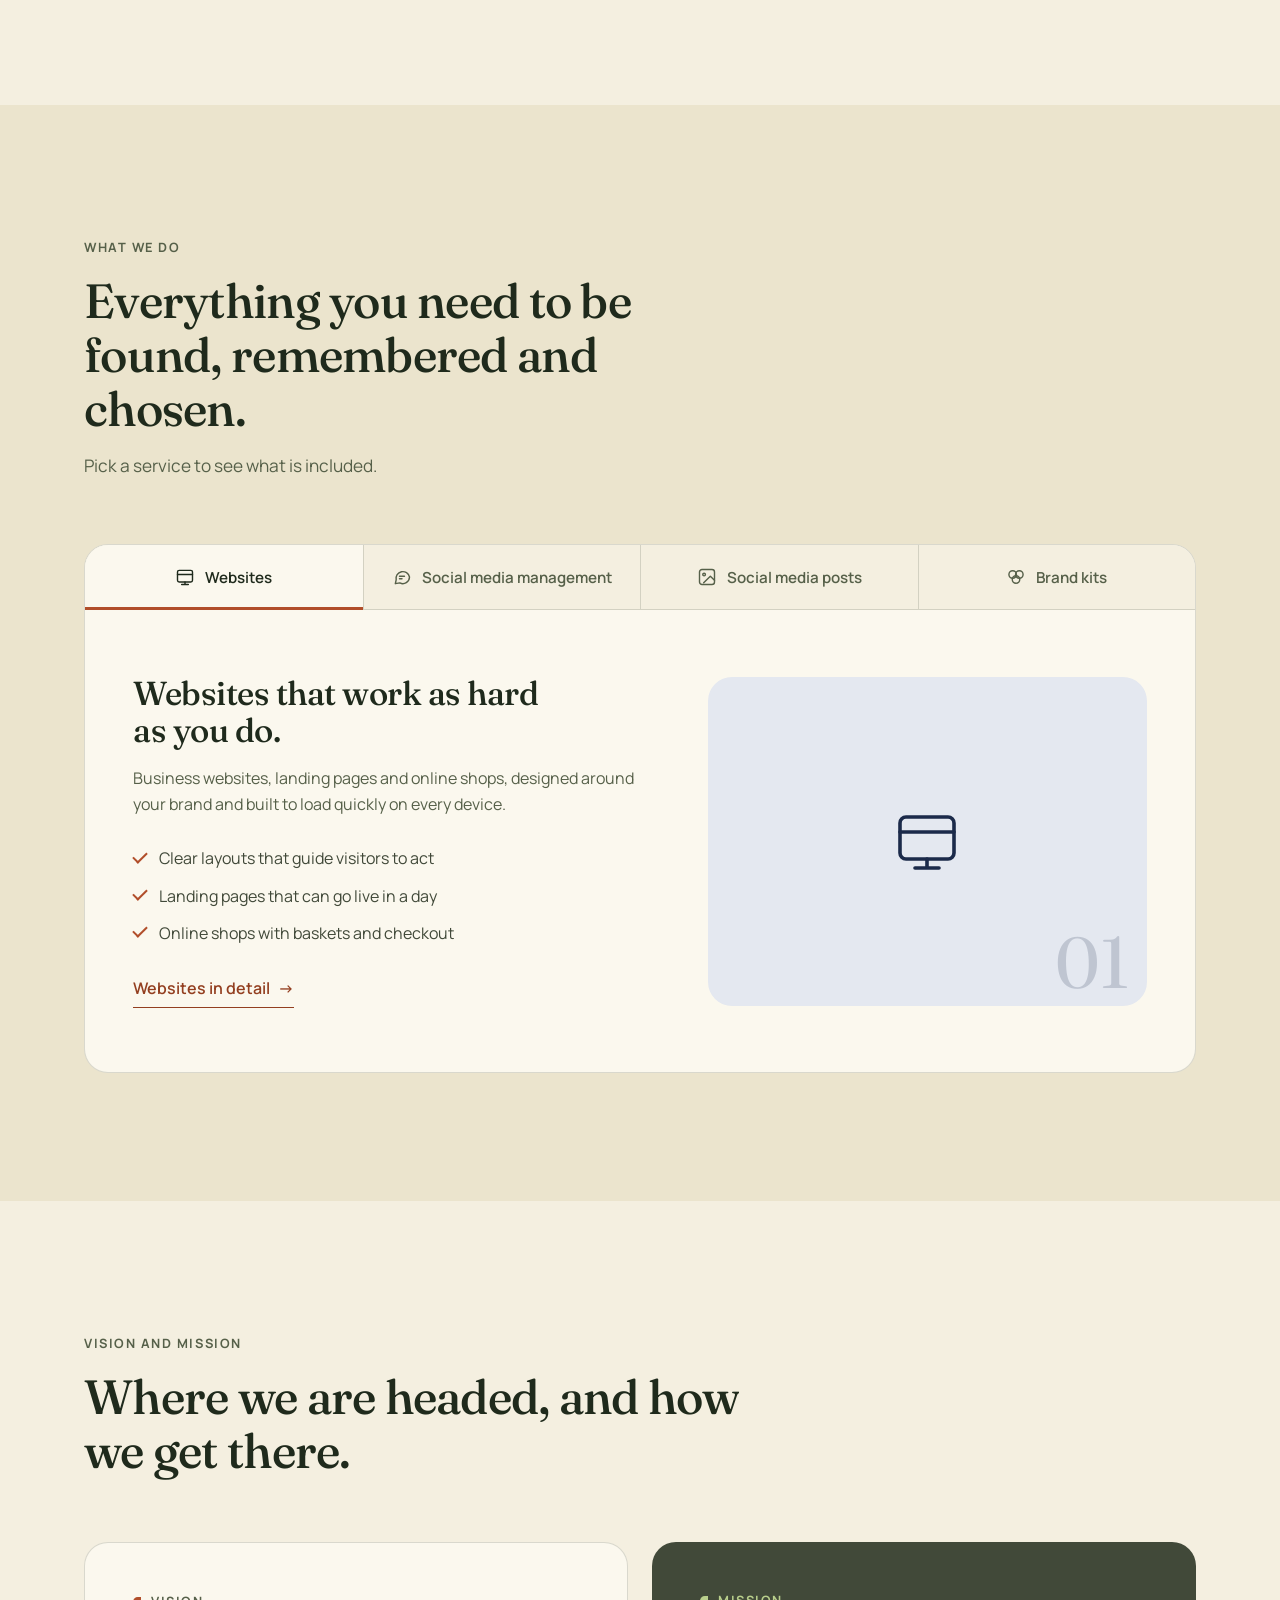
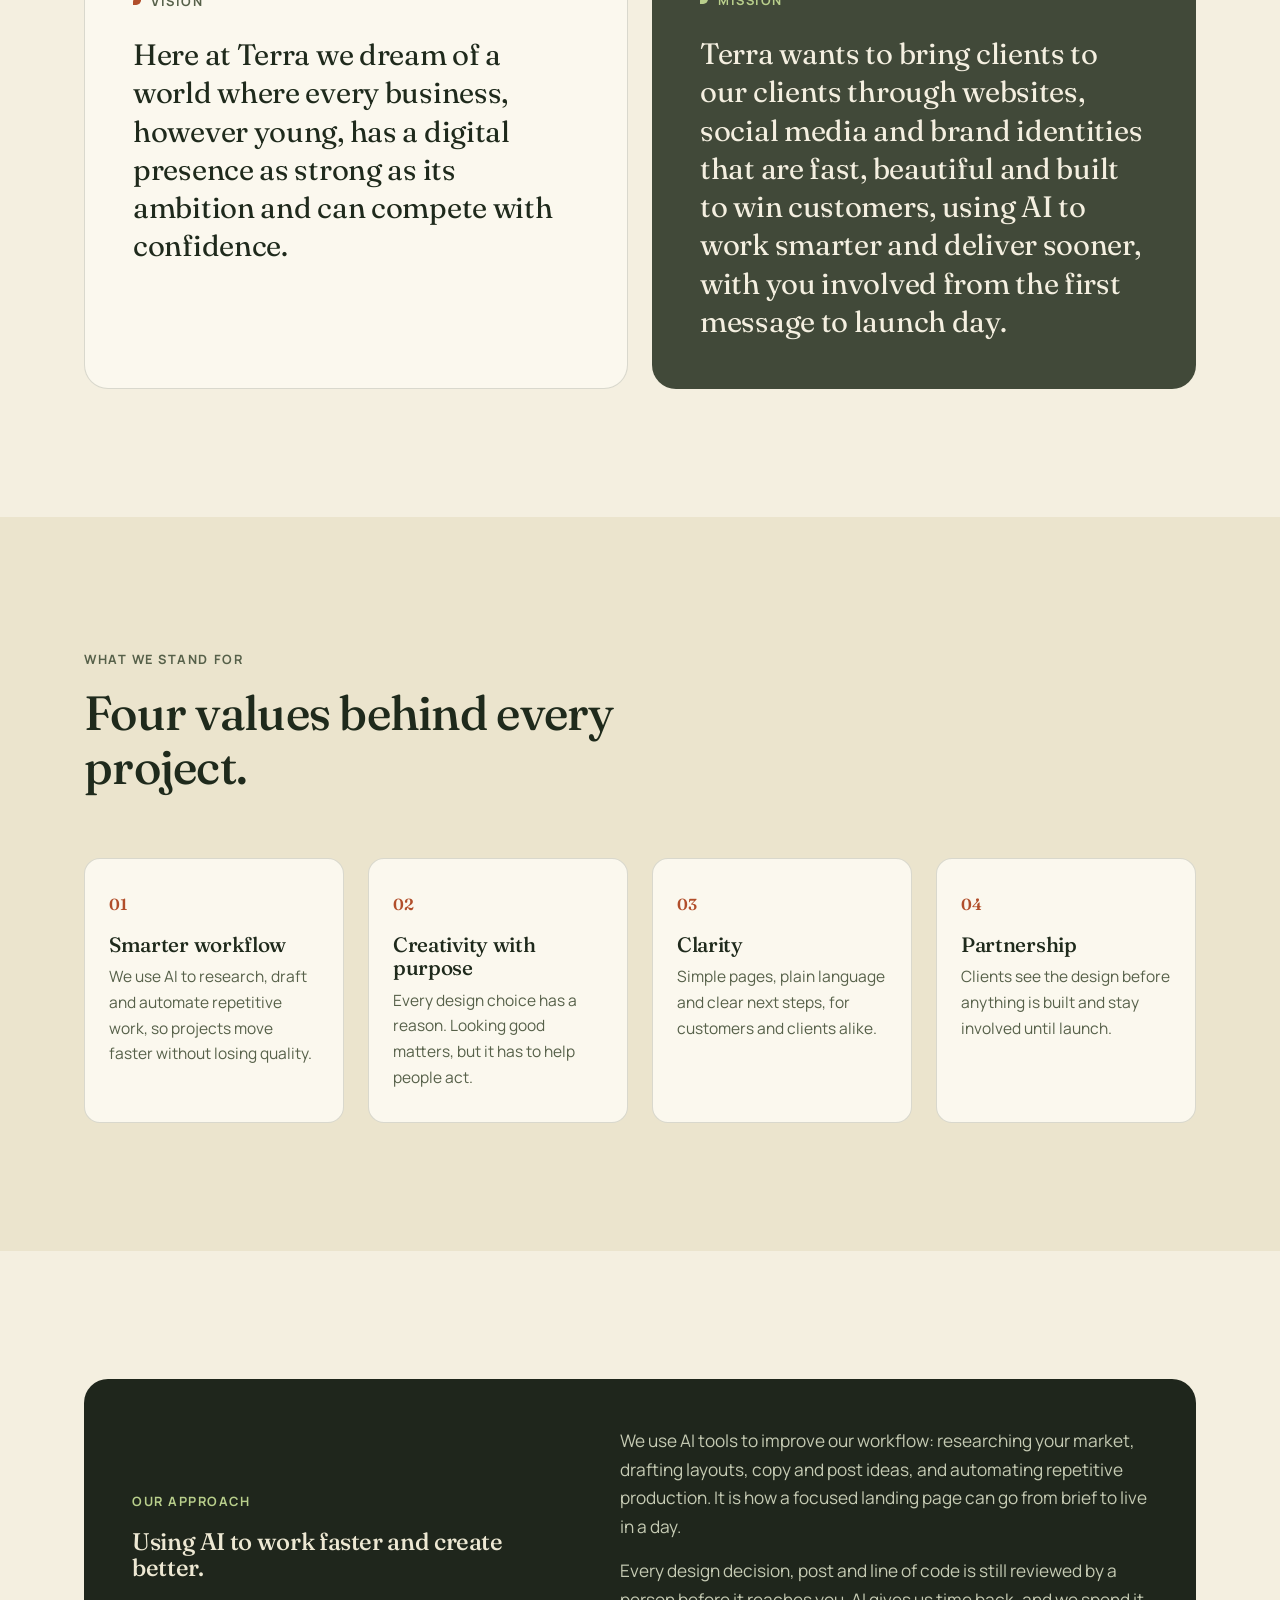
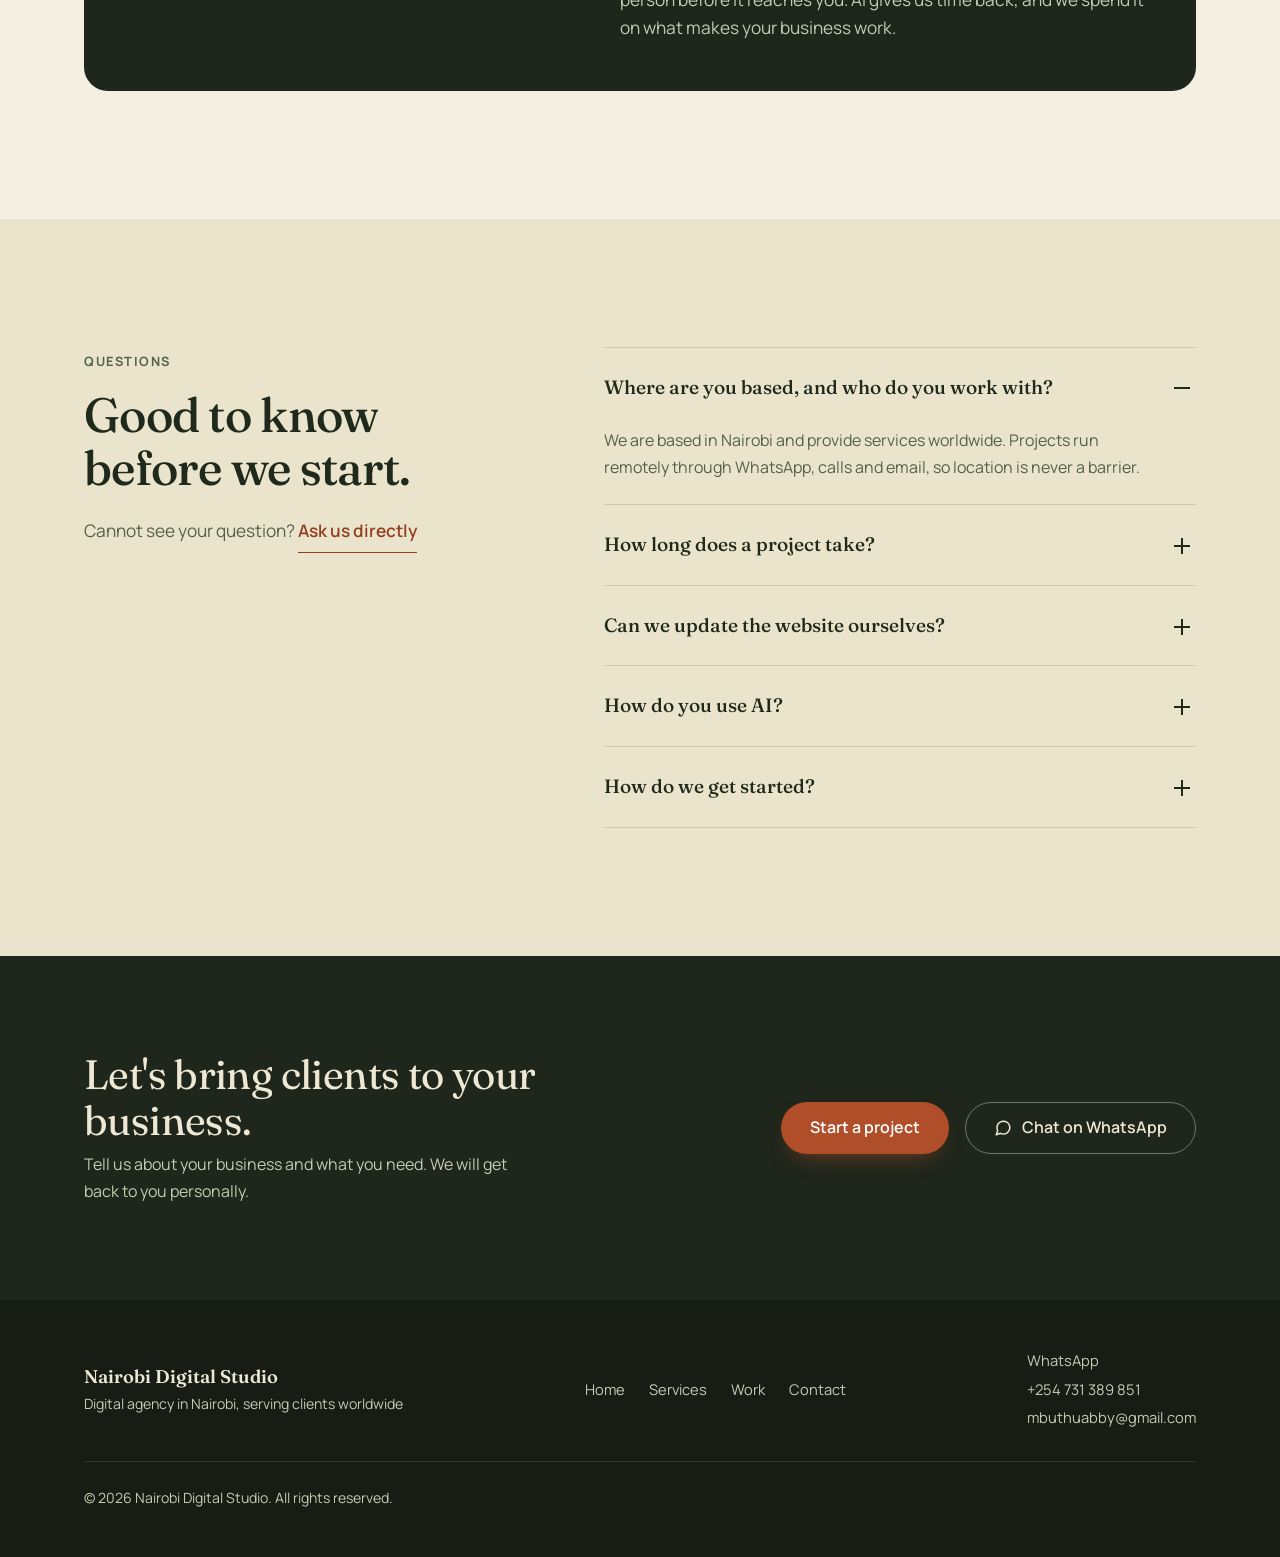
==== commit bcfd4e94: "Add files via upload" ====
--- a/index.html
+++ b/index.html
@@ -3,42 +3,44 @@
 <head>
 <meta charset="UTF-8">
 <meta name="viewport" content="width=device-width, initial-scale=1.0">
-<title>Abby Mbuthu | Web Designer &amp; Developer</title>
-<meta name="description" content="Abby Mbuthu is a web designer and developer building fast, modern websites and online shops for small businesses in Kenya.">
-<meta name="author" content="Abby Mbuthu">
-<meta name="theme-color" content="#F2EDDA">
-<meta property="og:title" content="Abby Mbuthu | Web Designer &amp; Developer">
-<meta property="og:description" content="Fast, modern websites and online shops for small businesses in Kenya.">
+<title>Terra Digital Studio | Digital Agency for Websites, Social Media and Brand Kits</title>
+<meta name="description" content="A digital agency in Nairobi serving clients worldwide. Websites, social media management and posts, and brand kits that bring clients to your business.">
+<meta name="theme-color" content="#F4EFE0">
+<meta property="og:title" content="Nairobi Digital Studio | Digital Agency for Websites, Social Media and Brand Kits">
+<meta property="og:description" content="A digital agency in Nairobi serving clients worldwide. Websites, social media management and posts, and brand kits that bring clients to your business.">
 <meta property="og:type" content="website">
-<script>document.documentElement.classList.add('js');</script>
+<meta property="og:locale" content="en_GB">
+<link rel="icon" href="data:image/svg+xml,%3Csvg xmlns='http://www.w3.org/2000/svg' viewBox='0 0 64 64'%3E%3Crect width='64' height='64' rx='14' fill='%23414939'/%3E%3Cpath d='M32 14c10 0 18 8 18 18-10 0-18-8-18-18zM32 50c-10 0-18-8-18-18 10 0 18 8 18 18z' fill='%23F4EFE0'/%3E%3C/svg%3E">
+<script>document.documentElement.classList.add('js');window.__rf=setTimeout(function(){document.documentElement.classList.add('no-anim')},4000);</script>
 <link rel="preconnect" href="https://fonts.googleapis.com">
 <link rel="preconnect" href="https://fonts.gstatic.com" crossorigin>
-<link href="https://fonts.googleapis.com/css2?family=Manrope:wght@200..800&display=swap" rel="stylesheet">
+<link href="https://fonts.googleapis.com/css2?family=Fraunces:opsz,wght@9..144,400;9..144,500;9..144,600&family=Manrope:wght@400;500;600;700&display=swap" rel="stylesheet">
 <link rel="stylesheet" href="styles.css">
 </head>
-<body>
-
-<!-- The hero line art, traced from the original image so it stays sharp at any screen size -->
+<body data-page="index.html">
+
+<!-- Hero line art, traced from the original drawing so it stays sharp at any size -->
 <svg width="0" height="0" style="position:absolute" aria-hidden="true" focusable="false">
   <symbol id="ink-lines" viewBox="0 0 736 1041">
     <path fill-rule="evenodd" d="M389.5 1035.5C388.9 1035.8 386.9 1036.0 390.0 1036.0C393.1 1036.0 404.0 1035.6 408.2 1035.8C412.5 1035.9 414.2 1036.6 415.5 1037.0C416.8 1037.4 415.8 1038.1 416.2 1038.2C416.7 1038.4 417.2 1037.6 418.0 1038.0C418.8 1038.4 419.4 1040.3 420.8 1040.8C422.1 1041.2 425.8 1041.3 426.2 1040.8C426.8 1040.2 424.5 1038.2 423.8 1037.5C423.0 1036.8 423.5 1036.8 421.8 1036.2C420.0 1035.7 416.8 1034.7 413.2 1034.2C409.8 1033.8 404.0 1033.5 400.8 1033.5C397.5 1033.5 395.4 1033.9 393.5 1034.2C391.6 1034.6 390.1 1035.2 389.5 1035.5ZM728.8 1031.0C728.5 1030.8 728.1 1031.0 727.8 1031.5C727.4 1032.0 726.9 1032.7 726.5 1034.2C726.1 1035.8 724.9 1039.7 725.2 1040.8C725.6 1041.8 728.2 1041.9 728.8 1040.8C729.3 1039.6 728.7 1035.1 728.8 1033.8C728.8 1032.4 729.2 1033.2 729.2 1032.8C729.2 1032.3 729.0 1031.2 728.8 1031.0ZM371.0 1031.5C370.9 1031.8 371.7 1032.4 372.5 1032.8C373.3 1033.1 374.9 1033.6 376.0 1033.8C377.1 1033.9 379.7 1034.2 379.2 1033.8C378.8 1033.2 374.6 1031.1 373.2 1030.8C371.9 1030.4 371.1 1031.2 371.0 1031.5ZM333.8 996.2C332.5 995.2 333.8 997.7 334.5 999.2C335.2 1000.8 335.9 1002.5 338.2 1005.5C340.6 1008.5 344.9 1013.6 348.5 1017.0C352.1 1020.4 356.6 1023.7 359.8 1025.8C362.9 1027.8 365.7 1028.9 367.2 1029.5C368.8 1030.1 369.0 1029.8 369.0 1029.5C369.0 1029.2 367.2 1027.8 367.2 1027.5C367.3 1027.2 369.0 1027.7 369.2 1027.5C369.5 1027.3 369.2 1026.6 368.8 1026.2C368.3 1025.9 367.5 1025.6 366.8 1025.5C366.0 1025.4 366.8 1027.2 364.5 1025.8C362.2 1024.2 357.0 1019.9 353.2 1016.5C349.5 1013.1 345.0 1008.9 341.8 1005.5C338.5 1002.1 335.0 997.3 333.8 996.2ZM735.8 992.5C735.3 990.8 734.0 997.3 733.2 1000.0C732.5 1002.7 731.8 1006.0 731.2 1008.8C730.7 1011.5 730.2 1014.0 730.0 1016.8C729.8 1019.5 729.9 1024.2 730.0 1025.5C730.1 1026.8 729.9 1027.2 730.8 1024.8C731.6 1022.2 734.2 1013.0 735.0 1010.5C735.8 1008.0 735.6 1013.0 735.8 1010.0C735.9 1007.0 736.2 994.2 735.8 992.5ZM310.5 959.2C310.0 958.7 309.6 960.0 309.5 960.5C309.4 961.0 309.5 961.5 310.0 962.5C310.5 963.5 311.1 965.0 312.2 966.8C313.4 968.5 315.9 971.5 316.8 972.8C317.6 974.0 317.0 974.2 317.2 974.5C317.5 974.8 317.9 975.2 318.0 974.8C318.1 974.3 318.9 973.5 318.0 971.8C317.1 970.0 314.0 966.1 312.8 964.0C311.5 961.9 311.0 959.8 310.5 959.2ZM305.2 950.0C305.0 950.0 304.5 949.7 304.8 950.5C305.0 951.3 305.9 953.8 306.5 955.0C307.1 956.2 308.0 957.2 308.5 957.8C309.0 958.3 309.6 958.5 309.8 958.2C309.9 958.0 310.1 957.1 309.5 956.0C308.9 954.9 306.8 952.5 306.2 951.5C305.7 950.5 306.2 950.5 306.0 950.2C305.8 950.0 305.5 950.0 305.2 950.0ZM300.2 935.2C299.5 934.4 299.1 937.7 299.2 939.0C299.4 940.3 300.5 942.2 301.0 943.2C301.5 944.2 301.9 944.7 302.2 945.0C302.6 945.3 303.0 945.4 303.2 945.2C303.5 945.1 304.0 945.9 303.5 944.2C303.0 942.6 301.0 936.1 300.2 935.2ZM331.8 926.8C331.8 927.5 332.3 929.7 333.0 931.8C333.7 933.8 334.6 936.3 336.0 939.0C337.4 941.7 339.3 945.1 341.2 947.8C343.2 950.4 345.0 952.4 347.8 954.8C350.5 957.1 354.2 959.8 357.5 961.8C360.8 963.7 364.4 965.2 367.8 966.5C371.1 967.8 370.0 967.9 377.8 969.8C385.5 971.6 405.3 975.5 414.5 977.8C423.7 980.0 427.2 981.0 432.8 983.0C438.3 985.0 444.4 988.1 448.0 990.0C451.6 991.9 451.8 992.1 454.5 994.2C457.2 996.4 461.1 999.4 464.2 1002.8C467.4 1006.1 470.9 1010.5 473.5 1014.5C476.1 1018.5 478.0 1022.2 479.8 1026.5C481.5 1030.8 483.2 1037.9 484.2 1040.2C485.2 1042.6 486.2 1043.4 485.8 1040.8C485.3 1038.1 483.2 1029.3 481.5 1024.5C479.8 1019.7 478.0 1016.0 475.5 1012.0C473.0 1008.0 468.5 1002.9 466.2 1000.2C464.0 997.6 463.0 997.1 461.8 996.2C460.5 995.4 459.2 995.5 458.5 995.2C457.8 995.0 457.8 994.8 457.8 994.5C457.7 994.2 459.0 994.2 458.0 993.2C457.0 992.3 454.3 990.4 451.8 989.0C449.2 987.6 444.4 985.7 442.8 984.8C441.1 983.8 442.2 983.7 441.8 983.5C441.3 983.3 443.4 984.6 440.0 983.5C436.6 982.4 429.8 979.4 421.5 977.0C413.2 974.6 397.8 971.2 390.0 969.0C382.2 966.8 379.2 965.7 374.8 964.0C370.3 962.3 367.2 961.0 363.5 959.0C359.8 957.0 356.0 954.9 352.5 952.2C349.0 949.6 345.0 945.5 342.5 943.0C340.0 940.5 339.4 939.7 337.8 937.0C336.1 934.3 333.5 928.7 332.5 927.0C331.5 925.3 331.7 926.0 331.8 926.8ZM735.8 910.0C735.3 904.0 734.2 911.9 733.2 915.8C732.2 919.6 733.1 922.0 729.8 933.2C726.4 944.5 717.0 971.0 713.0 983.2C709.0 995.5 708.0 999.5 706.0 1006.5C704.0 1013.5 702.5 1019.3 701.2 1025.0C700.0 1030.7 697.1 1038.1 698.5 1040.8C699.9 1043.4 707.4 1042.8 709.8 1040.8C712.1 1038.7 710.4 1036.5 712.8 1028.5C715.1 1020.5 721.6 1000.2 723.8 993.0C725.9 985.8 725.2 987.5 725.5 985.0C725.8 982.5 725.2 980.3 725.5 978.0C725.8 975.7 725.9 974.4 727.0 971.0C728.1 967.6 730.9 960.7 732.2 957.5C733.6 954.3 734.4 952.8 735.0 951.8C735.6 950.8 735.6 958.5 735.8 951.5C735.9 944.5 736.2 916.0 735.8 910.0ZM671.5 897.2C671.3 897.1 671.6 896.5 670.8 897.2C669.9 898.0 667.2 900.7 666.2 901.8C665.3 902.8 665.2 903.2 665.0 903.8C664.8 904.3 665.1 905.0 665.2 905.2C665.4 905.5 664.9 906.4 666.0 905.2C667.1 904.1 670.8 899.6 671.8 898.2C672.7 896.9 671.7 897.4 671.5 897.2ZM516.2 889.0C516.1 888.7 516.2 888.2 514.5 888.2C512.8 888.3 507.8 889.0 506.2 889.2C504.7 889.5 503.7 889.9 505.2 890.0C506.8 890.1 513.7 890.2 515.5 890.0C517.3 889.8 516.4 889.3 516.2 889.0ZM525.8 887.2C525.8 887.0 525.6 886.6 525.0 886.5C524.4 886.4 523.1 886.4 522.0 886.5C520.9 886.6 519.2 887.0 518.5 887.2C517.8 887.5 517.3 888.0 517.8 888.2C518.2 888.5 519.8 888.8 521.0 888.8C522.2 888.7 524.2 888.2 525.0 888.0C525.8 887.8 525.8 887.5 525.8 887.2ZM289.0 892.5C288.9 894.8 289.0 897.3 289.2 900.0C289.5 902.7 289.8 904.6 290.8 908.5C291.8 912.4 294.2 920.3 295.2 923.2C296.2 926.2 297.0 928.5 296.8 926.0C296.5 923.5 294.0 913.0 293.5 908.2C293.0 903.5 293.3 900.4 293.5 897.8C293.7 895.1 293.9 894.4 294.5 892.5C295.1 890.6 296.1 888.2 297.2 886.5C298.4 884.8 299.8 883.3 301.5 882.0C303.2 880.7 306.0 879.3 307.8 878.5C309.5 877.7 310.5 877.6 312.2 877.2C314.0 876.9 316.0 876.6 318.2 876.5C320.5 876.4 321.1 876.1 325.8 876.5C330.4 876.9 339.2 877.8 346.2 879.0C353.2 880.2 357.7 881.3 367.8 883.8C377.8 886.2 397.5 891.4 406.5 893.5C415.5 895.6 416.6 895.7 421.5 896.5C426.4 897.3 432.5 898.1 436.0 898.5C439.5 898.9 439.1 899.0 442.8 899.0C446.4 899.0 454.0 899.0 457.8 898.8C461.5 898.5 463.2 898.0 465.5 897.5C467.8 897.0 473.4 895.7 471.8 895.5C470.1 895.3 461.5 896.6 455.8 896.5C450.0 896.4 445.5 896.2 437.5 895.0C429.5 893.8 421.9 892.3 407.5 889.0C393.1 885.7 363.4 878.0 351.2 875.2C339.1 872.5 338.9 872.9 334.5 872.2C330.1 871.6 328.1 871.4 324.8 871.2C321.4 871.1 317.2 871.1 314.2 871.2C311.3 871.4 309.6 871.5 307.2 872.0C304.9 872.5 301.9 873.7 300.0 874.5C298.1 875.3 297.3 875.8 296.0 877.0C294.7 878.2 293.0 880.2 292.0 881.8C291.0 883.3 290.5 884.7 290.0 886.5C289.5 888.3 289.1 890.2 289.0 892.5ZM563.0 827.2C562.1 826.6 562.4 826.9 562.0 827.2C561.6 827.6 560.9 829.2 560.5 829.5C560.1 829.8 559.7 829.6 559.5 829.2C559.3 828.9 559.5 827.8 559.2 827.2C559.0 826.7 558.8 826.2 558.2 826.0C557.7 825.8 556.5 826.0 556.0 826.2C555.5 826.5 554.5 826.5 555.5 827.8C556.5 829.0 560.2 831.7 561.8 833.5C563.3 835.3 564.1 836.9 565.0 838.5C565.9 840.1 566.5 841.9 567.0 843.2C567.5 844.6 567.6 844.9 567.8 846.5C567.9 848.1 568.2 850.4 567.8 853.0C567.2 855.6 566.1 859.5 564.8 862.2C563.4 865.0 561.2 867.6 559.5 869.8C557.8 871.9 555.8 873.6 554.2 875.0C552.7 876.4 552.3 876.7 550.2 878.0C548.2 879.3 545.0 881.3 542.0 882.8C539.0 884.2 532.0 886.2 532.0 886.5C532.0 886.8 538.1 885.7 541.8 884.5C545.4 883.3 550.4 881.3 553.8 879.5C557.1 877.7 559.9 875.6 562.0 873.8C564.1 871.9 565.5 869.7 566.5 868.2C567.5 866.8 567.5 866.3 567.8 865.0C568.0 863.7 567.5 862.5 568.2 860.2C569.0 858.0 571.8 853.4 572.5 851.8C573.2 850.1 572.9 850.9 572.5 850.5C572.1 850.1 570.3 850.5 570.2 849.5C570.2 848.5 571.9 846.1 572.2 844.8C572.6 843.4 572.8 843.1 572.5 841.5C572.2 839.9 571.3 837.0 570.5 835.2C569.7 833.5 568.8 832.6 567.5 831.2C566.2 829.9 563.9 827.9 563.0 827.2ZM542.8 805.5C542.5 805.9 541.8 806.4 542.0 807.8C542.2 809.1 542.7 811.6 544.0 813.5C545.3 815.4 548.9 817.9 549.8 819.2C550.6 820.6 549.0 821.1 549.0 821.8C549.0 822.4 549.4 822.5 550.0 823.0C550.6 823.5 552.0 824.4 552.8 824.8C553.5 825.1 554.1 825.1 554.5 825.0C554.9 824.9 555.4 824.8 555.0 824.2C554.6 823.7 552.6 822.4 552.2 821.8C551.9 821.1 552.7 820.9 552.8 820.2C552.8 819.6 553.0 819.2 552.5 817.8C552.0 816.3 550.8 813.3 549.8 811.5C548.7 809.7 547.0 808.0 546.0 807.0C545.0 806.0 544.3 805.8 543.8 805.5C543.2 805.2 543.0 805.1 542.8 805.5ZM466.0 817.0C464.7 817.5 458.8 821.5 455.2 823.0C451.7 824.5 448.0 825.5 444.8 826.2C441.5 827.0 439.9 827.4 435.8 827.5C431.6 827.6 424.8 827.5 420.0 827.0C415.2 826.5 411.4 825.8 406.8 824.8C402.1 823.8 402.7 824.5 392.2 821.0C381.8 817.5 355.5 807.8 344.0 804.0C332.5 800.2 327.0 799.5 323.2 798.2C319.5 797.0 322.2 796.9 321.5 796.8C320.8 796.6 321.4 797.7 319.0 797.5C316.6 797.3 311.1 796.0 307.0 795.8C302.9 795.5 298.0 795.7 294.2 796.2C290.5 796.8 287.7 797.7 284.5 799.0C281.3 800.3 278.1 802.2 275.2 804.2C272.4 806.3 269.0 810.5 267.5 811.5C266.0 812.5 267.1 809.9 266.2 810.2C265.4 810.6 263.6 812.4 262.2 813.8C260.9 815.1 260.0 815.9 258.0 818.5C256.0 821.1 252.4 826.1 250.5 829.2C248.6 832.4 247.3 836.0 246.5 837.5C245.7 839.0 246.1 838.2 245.8 838.2C245.4 838.3 245.2 837.0 244.5 837.8C243.8 838.5 242.4 840.8 241.5 842.8C240.6 844.8 239.4 848.0 239.0 849.8C238.6 851.5 239.3 852.1 239.0 853.2C238.7 854.4 237.9 855.0 237.2 856.5C236.6 858.0 235.7 860.7 235.2 862.5C234.8 864.3 234.4 866.3 234.5 867.2C234.6 868.2 235.5 867.7 235.8 868.0C236.0 868.3 236.0 868.8 235.8 869.0C235.5 869.2 234.6 868.9 234.2 869.0C233.9 869.1 234.0 868.6 233.8 869.8C233.5 870.9 233.1 872.3 233.0 876.0C232.9 879.7 232.7 886.3 233.0 891.8C233.3 897.2 234.0 902.4 235.0 908.8C236.0 915.1 236.9 919.8 239.0 929.8C241.1 939.7 245.4 956.5 247.8 968.2C250.1 980.0 252.0 992.6 253.0 1000.0C254.0 1007.4 253.8 1008.1 254.0 1012.8C254.2 1017.4 254.2 1023.1 254.0 1027.8C253.8 1032.4 251.5 1038.6 252.5 1040.8C253.5 1042.9 258.5 1043.4 260.2 1040.8C262.0 1038.1 262.7 1028.5 263.2 1024.8C263.8 1021.0 263.7 1021.2 263.8 1018.0C263.8 1014.8 263.8 1010.7 263.5 1005.8C263.2 1000.8 262.4 993.5 261.8 988.2C261.1 983.0 262.1 987.7 259.5 974.2C256.9 960.8 248.6 921.7 246.0 907.5C243.4 893.3 244.2 895.4 243.8 889.0C243.3 882.6 243.1 874.8 243.2 869.2C243.4 863.8 244.0 860.1 244.8 856.0C245.5 851.9 246.8 847.5 247.8 844.5C248.7 841.5 249.2 840.5 250.2 838.2C251.3 836.0 252.2 834.0 254.0 831.2C255.8 828.5 258.5 824.8 261.0 822.0C263.5 819.2 266.0 816.8 269.2 814.2C272.5 811.8 276.3 809.2 280.2 807.0C284.2 804.8 288.9 802.3 292.8 801.0C296.6 799.7 299.4 799.2 303.2 799.0C307.1 798.8 311.8 799.3 315.8 800.0C319.7 800.7 323.2 801.8 327.0 803.0C330.8 804.2 330.5 804.0 338.2 807.5C346.0 811.0 365.2 820.4 373.2 823.8C381.2 827.1 380.5 826.4 386.2 827.8C392.0 829.1 403.8 831.2 407.5 831.8C411.2 832.2 408.1 830.7 408.8 830.8C409.4 830.8 409.0 831.9 411.2 832.2C413.5 832.6 419.3 832.7 422.0 832.8C424.7 832.8 424.7 832.8 427.5 832.5C430.3 832.2 435.2 831.6 438.8 830.8C442.3 829.9 445.9 828.7 449.0 827.5C452.1 826.3 454.9 824.8 457.2 823.5C459.6 822.2 461.5 820.8 463.0 819.8C464.5 818.7 467.3 816.5 466.0 817.0ZM251.5 970.5C251.8 970.3 252.3 970.0 252.8 971.2C253.2 972.5 254.1 976.2 254.2 977.8C254.4 979.2 254.0 980.0 253.8 980.2C253.5 980.5 253.2 980.8 252.8 979.5C252.3 978.2 251.2 973.8 251.0 972.2C250.8 970.8 251.2 970.7 251.5 970.5ZM572.2 778.8C571.3 778.4 567.9 780.3 566.5 780.0C565.1 779.7 565.0 777.7 564.0 777.0C563.0 776.3 560.9 775.0 560.5 775.8C560.1 776.5 561.6 779.9 561.8 781.2C561.9 782.6 561.0 783.0 561.5 783.8C562.0 784.5 563.6 784.7 564.5 785.8C565.4 786.8 566.1 789.2 566.8 790.2C567.4 791.2 567.5 791.3 568.2 791.8C569.0 792.2 570.2 792.8 571.2 793.0C572.3 793.2 574.2 793.3 574.8 793.0C575.3 792.7 574.5 791.8 574.8 791.2C575.0 790.8 575.7 790.2 576.2 790.0C576.8 789.8 577.8 790.0 578.2 790.2C578.8 790.5 579.8 791.2 579.2 791.8C578.8 792.2 575.8 792.7 575.2 793.2C574.8 793.8 575.3 795.3 576.2 795.2C577.2 795.2 579.7 793.4 580.8 793.0C581.8 792.6 581.4 792.0 582.8 793.0C584.1 794.0 587.0 797.1 588.8 799.2C590.5 801.4 591.9 804.5 593.0 805.8C594.1 807.0 595.0 806.5 595.2 807.0C595.5 807.5 594.4 807.7 594.8 809.0C595.1 810.3 596.6 813.8 597.2 814.8C597.9 815.7 598.2 814.5 598.5 814.5C598.8 814.5 599.0 814.2 599.0 815.0C599.0 815.8 598.2 817.4 598.2 819.2C598.3 821.1 599.3 823.7 599.5 826.0C599.7 828.3 599.9 830.0 599.5 833.2C599.1 836.5 598.1 841.6 597.0 845.2C595.9 848.9 594.4 852.0 592.8 855.0C591.1 858.0 589.1 860.9 587.2 863.5C585.4 866.1 584.0 867.8 581.5 870.5C579.0 873.2 575.3 876.8 572.0 879.5C568.7 882.2 565.2 884.8 561.8 887.0C558.3 889.2 554.7 891.2 551.2 893.0C547.8 894.8 544.9 896.2 541.0 897.8C537.1 899.3 528.2 902.2 528.0 902.5C527.8 902.8 534.8 901.2 539.5 899.8C544.2 898.3 551.5 895.8 556.2 893.8C561.0 891.8 565.2 889.4 568.2 887.8C571.2 886.1 571.6 885.8 574.2 883.8C576.9 881.8 581.3 878.2 584.0 875.8C586.7 873.2 588.4 871.2 590.2 868.8C592.1 866.3 593.6 864.1 595.2 861.0C596.9 857.9 598.8 854.0 600.2 850.0C601.7 846.0 603.0 841.1 603.8 837.2C604.5 833.4 604.9 830.6 605.0 826.8C605.1 822.9 604.8 817.0 604.5 814.0C604.2 811.0 604.0 810.5 603.5 808.5C603.0 806.5 602.2 804.0 601.2 801.8C600.2 799.5 599.0 797.2 597.5 795.2C596.0 793.3 594.2 791.6 592.5 790.2C590.8 788.9 588.8 788.0 587.0 787.2C585.2 786.5 583.3 786.2 581.8 786.0C580.2 785.8 578.4 786.2 577.5 785.8C576.6 785.2 577.0 783.5 576.2 783.0C575.5 782.5 573.7 783.1 573.0 783.0C572.3 782.9 572.1 783.0 572.0 782.2C571.9 781.5 573.2 779.1 572.2 778.8ZM542.8 764.5C542.5 764.7 542.5 764.0 542.0 766.0C541.5 768.0 540.5 772.3 540.0 776.8C539.5 781.2 539.0 788.8 539.0 792.5C539.0 796.2 539.7 797.4 540.2 799.0C540.8 800.6 541.6 801.3 542.2 802.0C542.9 802.7 543.9 803.0 544.2 803.0C544.6 803.0 544.8 803.0 544.5 802.0C544.2 801.0 543.1 799.0 542.8 797.2C542.4 795.5 542.5 792.9 542.2 791.8C542.0 790.6 541.0 791.0 541.0 790.5C541.0 790.0 541.9 791.9 542.2 788.8C542.6 785.6 543.1 775.8 543.2 771.8C543.4 767.8 543.3 766.0 543.2 764.8C543.2 763.5 543.0 764.3 542.8 764.5ZM735.5 706.0C734.4 702.9 731.0 720.5 729.0 728.8C727.0 737.0 724.8 747.9 723.5 755.2C722.2 762.6 721.7 767.4 721.2 773.0C720.8 778.6 720.9 785.0 721.0 789.0C721.1 793.0 721.3 793.7 722.0 797.0C722.7 800.3 723.5 803.5 725.2 808.8C727.0 814.0 730.5 824.1 732.2 828.8C734.0 833.4 735.2 840.4 735.8 836.8C736.3 833.1 735.9 811.9 735.8 806.8C735.6 801.6 736.2 809.0 734.8 805.8C733.3 802.5 728.5 790.7 727.2 787.2C726.0 783.8 726.0 791.5 727.2 785.0C728.5 778.5 733.6 754.5 735.0 748.2C736.4 742.0 735.7 754.5 735.8 747.5C735.8 740.5 736.6 709.1 735.5 706.0ZM596.2 680.0C595.1 680.2 592.3 681.0 589.5 682.5C586.7 684.0 582.6 686.4 579.5 688.8C576.4 691.1 573.7 693.6 571.0 696.5C568.3 699.4 565.5 703.0 563.2 706.2C561.0 709.5 559.3 712.2 557.2 716.2C555.2 720.3 552.7 726.1 551.0 730.5C549.3 734.9 548.2 738.7 547.2 742.5C546.3 746.3 544.7 754.1 545.2 753.2C545.8 752.4 549.0 742.1 550.8 737.5C552.5 732.9 554.1 729.1 555.8 725.5C557.4 721.9 559.2 718.5 560.8 715.8C562.3 713.0 563.5 711.2 565.2 708.8C567.0 706.2 569.4 703.2 571.5 700.8C573.6 698.3 574.9 696.7 578.0 694.0C581.1 691.3 587.0 686.7 590.0 684.5C593.0 682.3 595.2 681.8 596.2 681.0C597.3 680.2 597.4 679.8 596.2 680.0ZM523.8 678.2C523.7 678.0 523.2 678.3 522.2 680.0C521.3 681.7 519.8 684.5 518.2 688.2C516.7 692.0 514.5 696.3 513.0 702.8C511.5 709.2 511.0 717.9 509.2 727.0C507.5 736.1 502.4 755.5 502.2 757.2C502.1 759.0 506.5 744.9 508.5 737.5C510.5 730.1 512.6 721.2 514.5 713.0C516.4 704.8 518.4 693.2 519.8 688.0C521.1 682.8 522.1 683.4 522.8 681.8C523.4 680.1 523.8 678.5 523.8 678.2ZM562.2 636.5C562.0 636.4 561.9 636.2 560.8 636.8C559.6 637.3 558.2 637.6 555.2 640.0C552.3 642.4 546.7 647.3 543.0 651.2C539.3 655.2 535.3 660.4 533.0 663.5C530.7 666.6 528.7 670.0 529.2 669.8C529.8 669.5 532.4 665.7 536.2 661.8C540.1 657.8 549.4 648.7 552.2 646.0C555.1 643.3 551.6 647.2 553.2 645.8C554.9 644.3 560.8 638.8 562.2 637.2C563.8 635.7 562.5 636.6 562.2 636.5ZM731.0 596.2C731.5 598.6 735.0 610.5 735.8 612.2C736.5 614.0 735.9 607.6 735.8 606.5C735.6 605.4 735.2 606.2 735.0 605.8C734.8 605.2 735.1 604.8 734.8 603.5C734.4 602.2 733.4 599.5 732.8 598.2C732.1 597.0 730.5 593.9 731.0 596.2ZM705.5 557.0C705.0 558.0 711.3 569.2 713.8 576.2C716.2 583.2 718.7 593.6 720.0 599.0C721.3 604.4 721.2 604.5 721.8 608.8C722.3 613.0 723.0 617.8 723.2 624.2C723.5 630.7 723.4 641.1 723.0 647.2C722.6 653.4 722.0 656.3 721.0 661.2C720.0 666.2 718.6 671.9 717.0 677.0C715.4 682.1 713.2 687.3 711.2 691.8C709.2 696.2 707.2 700.1 705.0 703.8C702.8 707.4 701.0 710.1 698.2 713.8C695.5 717.4 691.5 722.2 688.5 725.5C685.5 728.8 682.0 732.0 680.5 733.2C679.0 734.5 679.7 733.1 679.5 732.8C679.3 732.4 679.7 731.5 679.5 731.2C679.3 731.0 679.0 730.2 678.5 731.0C678.0 731.8 678.0 734.2 676.5 736.0C675.0 737.8 671.1 740.2 669.8 741.8C668.4 743.2 669.2 744.7 668.5 745.0C667.8 745.3 664.4 738.7 665.2 743.5C666.1 748.3 671.8 766.6 673.8 774.0C675.7 781.4 676.0 782.8 677.0 788.0C678.0 793.2 679.3 800.8 680.0 805.0C680.7 809.2 680.8 809.3 681.0 813.5C681.2 817.7 681.5 825.9 681.5 830.2C681.5 834.6 681.2 836.3 680.8 839.5C680.3 842.7 679.7 846.3 679.0 849.2C678.3 852.2 677.9 854.0 676.8 857.2C675.6 860.5 673.8 865.2 672.0 869.0C670.2 872.8 668.0 876.8 666.0 880.2C664.0 883.7 663.3 884.9 659.8 889.8C656.2 894.6 650.0 902.8 644.5 909.5C639.0 916.2 631.7 924.3 626.5 930.0C621.3 935.7 616.5 940.1 613.5 943.8C610.5 947.4 610.1 947.9 608.2 952.0C606.4 956.1 604.2 961.9 602.2 968.2C600.2 974.6 598.1 982.3 596.2 990.2C594.4 998.2 592.4 1007.6 591.0 1016.0C589.6 1024.4 585.4 1036.6 587.8 1040.8C590.1 1044.9 602.0 1042.1 605.2 1040.8C608.5 1039.4 605.8 1037.1 607.0 1032.8C608.2 1028.4 609.5 1023.6 612.8 1014.5C616.0 1005.4 621.9 989.7 626.8 978.0C631.6 966.3 637.4 953.5 641.8 944.2C646.1 935.0 650.2 927.4 652.8 922.5C655.3 917.6 656.5 916.4 657.2 915.0C658.0 913.6 657.4 914.3 657.2 914.2C657.1 914.2 656.5 914.5 656.2 914.5C656.0 914.5 655.5 915.7 655.8 914.0C656.0 912.3 657.4 906.0 658.0 904.2C658.6 902.5 658.8 903.1 659.2 903.2C659.7 903.4 660.2 904.9 660.5 905.0C660.8 905.1 659.9 904.9 660.8 904.0C661.6 903.1 664.8 900.5 665.8 899.5C666.7 898.5 666.3 898.6 666.2 898.0C666.2 897.4 665.6 896.6 665.5 895.8C665.4 894.9 665.3 894.2 665.8 893.0C666.2 891.8 665.5 891.7 668.0 888.5C670.5 885.3 678.6 876.4 680.8 873.8C682.9 871.1 680.2 873.5 680.8 872.8C681.3 872.0 683.2 870.5 684.2 869.2C685.2 868.0 686.1 866.7 686.8 865.2C687.4 863.8 687.7 861.6 688.0 860.8C688.3 859.9 688.4 859.8 688.8 860.2C689.1 860.7 689.6 862.7 690.0 863.2C690.4 863.8 690.8 864.2 691.2 863.5C691.7 862.8 692.3 861.2 692.8 858.8C693.2 856.3 694.0 850.1 693.8 849.0C693.5 847.9 691.6 851.6 691.0 852.2C690.4 852.9 690.5 852.8 690.0 852.8C689.5 852.8 688.2 852.8 688.2 852.2C688.3 851.7 689.7 850.4 690.2 849.2C690.8 848.1 691.3 847.0 691.8 845.2C692.2 843.5 692.6 840.8 692.8 838.8C692.9 836.7 692.7 833.8 692.8 832.8C692.8 831.7 693.1 832.3 693.2 832.2C693.4 832.2 693.6 831.7 693.8 832.5C693.9 833.3 694.2 839.6 694.2 837.0C694.2 834.4 694.0 821.5 693.8 816.8C693.5 812.0 693.0 811.1 692.5 808.8C692.0 806.4 691.2 803.9 690.8 802.8C690.3 801.6 690.0 801.8 689.8 802.0C689.5 802.2 689.1 802.0 689.2 804.0C689.4 806.0 690.6 812.3 690.8 814.2C690.9 816.2 691.1 818.3 690.2 815.5C689.4 812.7 686.5 800.8 685.8 797.2C685.0 793.7 685.3 794.7 685.5 794.2C685.7 793.8 686.5 794.4 686.8 794.8C687.0 795.1 687.1 796.3 687.2 796.2C687.4 796.2 688.7 799.1 687.5 794.5C686.3 789.9 681.7 773.3 680.2 768.5C678.8 763.7 679.1 765.9 678.8 765.5C678.4 765.1 678.0 765.2 678.0 766.2C678.0 767.3 678.7 771.0 678.5 771.8C678.3 772.5 677.5 771.7 677.0 770.5C676.5 769.3 676.0 767.8 675.5 764.5C675.0 761.2 674.6 754.0 673.8 751.0C672.9 748.0 671.0 747.6 670.5 746.8C670.0 745.9 668.6 747.4 670.5 745.8C672.4 744.1 679.6 738.3 681.8 736.8C683.9 735.2 682.9 736.6 683.2 736.2C683.6 735.9 681.8 737.2 684.0 734.8C686.2 732.3 693.1 725.9 696.8 721.8C700.4 717.6 702.8 714.4 705.8 710.0C708.8 705.6 712.1 700.3 714.8 695.5C717.4 690.7 719.5 686.0 721.5 681.2C723.5 676.5 725.0 672.5 726.5 667.2C728.0 662.0 729.6 655.2 730.5 649.8C731.4 644.2 731.8 639.5 732.0 634.2C732.2 629.0 731.8 622.5 731.5 618.5C731.2 614.5 731.0 613.2 730.5 610.5C730.0 607.8 729.6 605.2 728.8 602.0C727.9 598.8 726.7 594.6 725.5 591.2C724.3 587.9 722.5 583.5 721.5 581.8C720.5 580.0 719.8 581.0 719.5 580.5C719.2 580.0 720.5 580.4 720.0 578.8C719.5 577.1 718.9 574.1 716.5 570.5C714.1 566.9 706.0 556.0 705.5 557.0ZM638.8 938.0C639.0 938.1 639.2 938.4 639.2 938.8C639.3 939.1 639.2 939.5 639.0 940.0C638.8 940.5 638.3 941.1 637.8 941.5C637.2 941.9 636.2 942.4 635.8 942.2C635.3 942.1 634.9 941.5 635.2 940.8C635.6 940.0 637.4 938.5 638.0 938.0C638.6 937.5 638.5 937.9 638.8 938.0ZM649.0 922.8C649.2 922.8 649.5 922.9 649.5 923.2C649.5 923.6 649.5 924.1 649.2 924.8C649.0 925.4 648.2 926.7 647.8 927.2C647.2 927.8 646.6 928.2 646.2 928.2C645.9 928.2 645.5 927.9 645.8 927.2C646.0 926.6 647.1 925.2 647.5 924.5C647.9 923.8 647.8 923.0 648.0 922.8C648.2 922.5 648.8 922.7 649.0 922.8ZM661.0 898.5C661.5 898.3 662.2 898.9 662.5 899.2C662.8 899.6 663.0 900.3 662.8 900.8C662.5 901.2 661.2 901.8 660.8 901.8C660.2 901.7 659.7 900.8 659.8 900.2C659.8 899.7 660.5 898.7 661.0 898.5ZM680.5 777.5C680.8 777.6 681.7 778.4 682.0 779.0C682.3 779.6 682.3 780.5 682.2 781.0C682.2 781.5 682.0 781.7 681.8 781.8C681.5 781.8 681.0 781.8 680.8 781.2C680.5 780.7 680.0 779.1 680.0 778.5C680.0 777.9 680.2 777.4 680.5 777.5ZM602.5 554.2C602.2 554.2 601.8 554.4 601.2 555.8C600.7 557.1 599.8 559.4 599.2 562.2C598.8 565.1 598.4 570.2 598.2 573.0C598.1 575.8 598.3 578.3 598.5 579.0C598.7 579.7 599.2 578.4 599.5 577.0C599.8 575.6 599.5 574.2 600.0 570.8C600.5 567.2 602.3 558.8 602.8 556.0C603.2 553.2 602.8 554.3 602.5 554.2ZM651.2 544.0C650.5 542.8 650.4 542.3 651.0 544.8C651.6 547.2 653.7 553.5 655.0 558.8C656.3 564.0 657.6 569.3 658.8 576.0C659.9 582.7 661.2 591.8 661.8 598.8C662.3 605.7 662.2 612.9 662.0 617.8C661.8 622.6 661.5 624.3 660.8 628.0C660.0 631.7 658.6 636.9 657.8 639.8C656.9 642.6 656.6 643.0 655.5 645.2C654.4 647.5 652.4 651.1 651.0 653.2C649.6 655.4 649.1 656.0 647.2 658.0C645.4 660.0 642.0 663.3 640.0 665.0C638.0 666.7 638.2 666.8 635.5 668.2C632.8 669.7 627.5 672.3 623.5 673.8C619.5 675.2 615.2 676.0 611.8 676.8C608.3 677.5 604.6 677.4 602.8 678.0C600.9 678.6 601.0 679.7 600.8 680.2C600.5 680.8 599.4 682.0 601.2 681.5C603.1 681.0 607.6 678.3 611.8 677.5C615.9 676.7 622.7 677.0 626.2 676.5C629.8 676.0 630.9 675.2 633.2 674.2C635.6 673.3 638.1 672.1 640.2 670.8C642.4 669.4 644.0 668.3 646.2 666.2C648.5 664.2 652.4 660.0 653.8 658.5C655.1 657.0 654.3 657.9 654.2 657.2C654.2 656.6 653.3 655.0 653.2 654.5C653.2 654.0 653.7 654.1 654.0 654.2C654.3 654.4 654.9 655.3 655.2 655.5C655.6 655.7 655.1 656.5 656.0 655.2C656.9 654.0 659.2 650.3 660.5 648.0C661.8 645.7 662.6 644.4 663.8 641.2C664.9 638.1 666.6 633.3 667.5 629.2C668.4 625.2 668.9 620.8 669.2 617.0C669.6 613.2 669.6 610.1 669.5 606.5C669.4 602.9 669.3 600.5 668.5 595.5C667.7 590.5 665.8 582.0 664.5 576.8C663.2 571.5 662.0 568.4 660.5 564.2C659.0 560.1 657.0 555.4 655.5 552.0C654.0 548.6 652.0 545.2 651.2 544.0ZM735.5 491.5C734.8 484.2 732.8 495.8 731.5 498.2C730.2 500.7 729.0 503.3 728.0 506.2C727.0 509.2 726.1 513.0 725.8 515.8C725.4 518.5 725.3 520.0 725.8 522.8C726.2 525.5 727.2 529.5 728.2 532.0C729.2 534.5 730.5 536.1 731.8 537.8C733.0 539.4 735.1 549.5 735.8 541.8C736.4 534.0 736.2 498.8 735.5 491.5ZM735.8 449.0C733.4 448.6 726.8 455.2 721.8 459.5C716.7 463.8 709.8 470.3 705.5 474.8C701.2 479.2 698.8 482.3 696.0 486.2C693.2 490.2 690.7 494.6 689.0 498.5C687.3 502.4 686.3 505.9 685.8 509.8C685.2 513.6 685.4 518.1 685.8 521.5C686.1 524.9 687.1 527.6 688.0 530.0C688.9 532.4 690.2 534.5 691.0 536.0C691.8 537.5 692.2 538.1 693.0 539.0C693.8 539.9 694.9 541.0 695.5 541.2C696.1 541.5 696.7 542.1 696.8 540.5C696.8 538.9 695.8 533.2 695.8 531.8C695.7 530.2 696.2 531.4 696.5 531.5C696.8 531.6 697.1 532.4 697.2 532.5C697.4 532.6 697.6 532.4 697.5 532.0C697.4 531.6 696.8 530.5 696.5 530.2C696.2 530.0 695.9 531.4 695.5 530.8C695.1 530.1 694.4 527.7 694.2 526.5C694.1 525.3 694.8 524.1 694.8 523.5C694.7 522.9 694.1 523.8 693.8 522.8C693.4 521.7 692.8 518.2 692.8 517.0C692.8 515.8 693.8 516.1 693.8 515.8C693.7 515.4 692.8 515.6 692.5 515.0C692.2 514.4 692.0 514.6 692.0 512.2C692.0 509.9 691.4 503.7 692.2 501.0C693.1 498.3 695.6 498.0 697.0 496.2C698.4 494.5 699.6 491.5 700.5 490.8C701.4 490.0 700.9 493.2 702.5 492.0C704.1 490.8 707.8 485.6 710.0 483.2C712.2 480.9 711.8 481.2 715.5 478.0C719.2 474.8 729.1 466.7 732.5 464.0C735.9 461.3 735.2 464.5 735.8 462.0C736.3 459.5 738.1 449.4 735.8 449.0ZM692.2 437.5C691.4 437.3 688.2 437.5 686.2 437.8C684.2 438.0 682.2 438.5 680.2 439.2C678.3 440.0 676.6 440.9 674.8 442.0C672.9 443.1 671.9 443.4 669.2 445.8C666.6 448.1 661.7 453.0 659.0 456.2C656.3 459.5 654.7 462.3 653.0 465.0C651.3 467.7 650.2 470.0 649.0 472.5C647.8 475.0 646.7 477.6 645.8 480.2C644.8 482.9 644.0 485.3 643.2 488.5C642.5 491.7 641.8 496.2 641.5 499.2C641.2 502.3 641.4 504.7 641.5 507.0C641.6 509.3 641.8 511.0 642.2 513.0C642.7 515.0 643.2 517.2 644.0 519.2C644.8 521.3 646.3 524.1 647.2 525.5C648.2 526.9 649.0 527.5 649.5 527.8C650.0 528.0 650.7 527.3 650.5 527.0C650.3 526.7 648.8 526.4 648.5 525.8C648.2 525.1 648.7 523.6 648.5 523.2C648.3 522.9 647.5 523.6 647.2 523.5C647.0 523.4 646.7 523.1 646.8 522.8C646.8 522.4 647.5 524.0 647.5 521.2C647.5 518.5 646.5 510.6 646.8 506.0C647.0 501.4 647.8 497.5 648.8 493.5C649.8 489.5 650.9 486.2 652.8 482.2C654.6 478.3 657.1 473.7 659.8 469.8C662.4 465.8 665.5 462.1 668.8 458.5C672.0 454.9 675.7 451.3 679.5 448.0C683.3 444.7 689.4 440.5 691.5 438.8C693.6 437.0 693.1 437.7 692.2 437.5ZM717.0 437.2C718.0 436.0 710.2 439.6 706.8 441.2C703.3 442.9 699.4 445.0 696.2 447.0C693.1 449.0 690.5 450.9 688.0 453.0C685.5 455.1 683.6 456.8 681.2 459.5C678.9 462.2 675.8 466.5 674.0 469.2C672.2 472.0 671.8 473.5 670.8 475.8C669.8 478.0 668.8 480.5 668.0 483.0C667.2 485.5 666.6 486.9 666.0 491.0C665.4 495.1 664.4 502.1 664.2 507.8C664.1 513.4 664.3 518.0 665.0 524.8C665.7 531.5 666.1 535.9 668.2 548.0C670.4 560.1 675.9 585.0 678.0 597.2C680.1 609.5 680.3 615.9 680.8 621.8C681.2 627.6 680.9 629.2 680.8 632.5C680.6 635.8 680.2 639.0 679.8 641.8C679.3 644.5 678.8 646.7 678.0 649.2C677.2 651.8 676.4 654.5 675.0 657.2C673.6 660.0 671.9 663.2 669.8 666.0C667.6 668.8 664.6 671.9 662.2 674.0C659.9 676.1 658.0 677.3 655.8 678.8C653.5 680.2 651.7 681.4 648.8 682.8C645.8 684.1 641.5 685.8 638.0 687.0C634.5 688.2 631.0 689.2 627.5 690.0C624.0 690.8 621.8 691.3 617.0 692.0C612.2 692.7 603.2 693.1 598.5 694.2C593.8 695.4 590.9 697.7 588.5 699.0C586.1 700.3 586.0 700.5 584.2 702.0C582.5 703.5 580.0 705.6 578.0 707.8C576.0 709.9 574.2 711.8 572.0 714.8C569.8 717.8 566.7 722.3 564.8 725.8C562.8 729.2 561.5 732.2 560.2 735.2C559.0 738.3 558.1 740.9 557.2 744.0C556.4 747.1 555.6 750.8 555.2 754.0C554.9 757.2 555.0 760.7 555.2 763.2C555.5 765.8 555.9 767.4 556.5 769.2C557.1 771.1 558.4 773.5 559.0 774.5C559.6 775.5 560.1 775.5 560.2 775.0C560.4 774.5 559.8 774.7 559.8 771.8C559.7 768.8 559.3 759.8 559.8 757.2C560.2 754.7 561.9 756.6 562.2 756.2C562.6 755.9 562.4 755.5 562.0 755.2C561.6 755.0 560.0 756.5 560.0 754.5C560.0 752.5 561.2 746.5 562.0 743.2C562.8 740.0 563.7 737.7 565.0 734.8C566.3 731.8 568.5 728.1 570.0 725.8C571.5 723.4 571.0 723.7 573.8 720.5C576.5 717.3 583.7 709.6 586.5 706.8C589.3 703.9 587.1 704.4 590.5 703.5C593.9 702.6 601.3 702.5 607.0 701.5C612.7 700.5 618.5 699.4 624.8 697.8C631.0 696.1 639.3 693.5 644.2 691.8C649.2 690.0 652.2 687.7 654.2 687.0C656.3 686.3 656.3 687.6 656.8 687.5C657.2 687.4 656.5 686.7 656.8 686.2C657.0 685.8 656.5 686.0 658.0 685.0C659.5 684.0 662.6 682.7 665.5 680.5C668.4 678.3 672.6 675.1 675.5 672.0C678.4 668.9 681.3 664.6 683.0 662.0C684.7 659.4 684.9 658.4 685.8 656.5C686.6 654.6 687.3 653.0 688.0 650.5C688.7 648.0 689.5 644.3 690.0 641.8C690.5 639.2 690.6 638.4 690.8 635.0C690.9 631.6 691.2 627.5 690.8 621.5C690.2 615.5 689.9 610.0 687.8 598.8C685.6 587.5 679.9 564.0 677.8 553.8C675.6 543.5 675.5 542.7 674.8 537.2C674.0 531.8 673.3 525.2 673.0 521.0C672.7 516.8 672.6 515.6 672.8 511.8C672.9 507.9 673.2 502.0 673.8 498.0C674.2 494.0 675.0 490.9 675.8 488.0C676.5 485.1 677.1 483.4 678.2 480.5C679.4 477.6 681.3 473.5 682.8 470.8C684.2 468.0 685.0 466.6 687.0 464.0C689.0 461.4 692.2 457.5 694.5 455.0C696.8 452.5 697.0 452.0 700.8 449.0C704.5 446.0 716.0 438.5 717.0 437.2ZM687.0 631.5C687.2 631.2 687.5 631.2 687.8 631.5C688.0 631.8 688.4 632.4 688.5 633.0C688.6 633.6 688.6 634.5 688.5 635.0C688.4 635.5 688.1 635.9 687.8 636.0C687.4 636.1 686.5 636.0 686.2 635.5C686.0 635.0 686.1 633.9 686.2 633.2C686.4 632.6 686.8 631.8 687.0 631.5ZM731.0 431.5C731.0 432.0 731.0 433.7 731.5 434.0C732.0 434.3 733.4 433.8 734.0 433.5C734.6 433.2 734.9 432.7 735.0 432.2C735.1 431.8 735.3 431.0 734.8 430.8C734.2 430.5 732.4 430.6 731.8 430.8C731.1 430.9 731.0 431.0 731.0 431.5ZM718.8 418.2C718.7 417.7 718.8 417.5 718.0 417.5C717.2 417.5 716.1 417.2 713.8 418.2C711.4 419.3 706.5 422.2 703.8 424.0C701.0 425.8 699.0 427.8 697.5 429.2C696.0 430.7 695.2 431.8 694.5 432.8C693.8 433.8 693.3 434.5 693.0 435.2C692.7 436.0 688.6 439.5 692.8 437.2C696.9 435.0 713.5 424.5 717.8 421.8C722.0 419.0 718.3 421.3 718.5 420.8C718.7 420.2 718.8 418.8 718.8 418.2ZM689.5 410.5C688.8 410.7 687.6 411.0 686.2 412.8C684.9 414.5 682.7 419.7 681.5 420.8C680.3 421.8 679.6 419.5 679.0 419.2C678.4 419.0 678.1 419.1 677.8 419.2C677.4 419.4 678.7 419.3 677.0 420.0C675.3 420.7 672.1 421.4 667.8 423.2C663.4 425.1 655.4 428.8 650.8 431.2C646.1 433.7 642.9 435.8 639.8 438.0C636.6 440.2 634.1 442.3 632.0 444.2C629.9 446.2 629.0 447.0 627.0 449.5C625.0 452.0 622.2 455.5 620.2 459.2C618.3 463.0 616.5 467.6 615.2 472.2C614.0 476.9 613.3 476.0 613.0 487.0C612.7 498.0 613.5 527.3 613.5 538.0C613.5 548.7 613.0 548.9 612.8 551.2C612.5 553.6 612.8 551.9 612.0 552.0C611.2 552.1 608.3 551.8 607.8 552.0C607.2 552.2 607.0 552.3 608.5 553.0C610.0 553.7 615.5 555.3 617.0 556.0C618.5 556.7 617.5 556.7 617.5 557.0C617.5 557.3 617.4 557.7 616.8 557.8C616.1 557.8 614.1 557.4 613.5 557.5C612.9 557.6 613.0 557.8 613.0 558.2C613.0 558.7 613.7 559.8 613.8 560.2C613.8 560.7 613.9 561.2 613.2 560.8C612.6 560.3 610.5 558.2 609.8 557.8C609.0 557.2 608.9 557.4 608.5 557.8C608.1 558.1 607.9 559.6 607.2 560.0C606.6 560.4 605.1 559.8 604.5 560.0C603.9 560.2 603.8 558.9 603.5 561.0C603.2 563.1 603.2 568.8 602.8 572.8C602.3 576.7 601.8 580.6 601.0 584.5C600.2 588.4 599.0 593.2 598.0 596.2C597.0 599.3 596.2 600.7 595.2 602.8C594.2 604.8 593.4 606.4 592.0 608.5C590.6 610.6 590.2 611.7 586.8 615.5C583.2 619.3 573.3 628.7 571.0 631.2C568.7 633.8 571.8 631.3 573.0 630.8C574.2 630.2 576.7 628.9 578.5 627.8C580.3 626.6 582.8 624.5 584.0 623.8C585.2 623.0 585.2 623.8 585.5 623.5C585.8 623.2 585.1 623.2 586.0 622.2C586.9 621.3 589.2 619.5 590.8 618.0C592.2 616.5 593.2 615.7 595.0 613.0C596.8 610.3 599.3 607.2 601.8 602.0C604.2 596.8 607.7 586.0 609.5 581.8C611.3 577.5 611.6 578.0 612.5 576.8C613.4 575.5 614.1 575.0 615.0 574.5C615.9 574.0 616.4 573.6 617.8 573.5C619.1 573.4 621.9 573.7 623.2 574.0C624.6 574.3 625.3 575.5 626.0 575.2C626.7 575.0 627.0 574.4 627.5 572.2C628.0 570.1 628.8 566.2 629.0 562.5C629.2 558.8 629.1 555.1 628.5 550.2C627.9 545.4 626.9 540.0 625.5 533.5C624.1 527.0 621.5 518.5 620.2 511.5C619.0 504.5 618.2 495.6 617.8 491.2C617.3 486.9 617.5 487.8 617.8 485.2C618.0 482.7 618.5 478.4 619.0 475.8C619.5 473.1 619.9 471.8 620.8 469.5C621.6 467.2 622.6 464.7 624.2 461.8C625.9 458.8 628.7 454.4 630.5 452.0C632.3 449.6 633.8 448.5 635.2 447.2C636.7 446.0 636.8 446.0 639.0 444.8C641.2 443.5 644.6 441.6 648.8 439.8C652.9 437.9 660.2 435.3 663.8 433.8C667.2 432.2 667.9 431.8 669.8 430.5C671.6 429.2 673.8 427.7 675.0 426.0C676.2 424.3 676.2 420.9 677.2 420.2C678.2 419.6 680.0 422.0 681.0 422.2C682.0 422.5 682.4 422.3 683.2 422.0C684.1 421.7 685.4 421.1 686.2 420.5C687.1 419.9 687.8 419.4 688.5 418.2C689.2 417.1 690.4 414.8 690.8 413.8C691.1 412.7 690.7 412.3 690.5 411.8C690.3 411.2 690.2 410.3 689.5 410.5ZM618.2 543.0C618.6 542.9 619.9 543.2 620.2 544.2C620.6 545.3 620.5 548.5 620.5 549.5C620.5 550.5 620.3 550.3 620.0 550.2C619.7 550.2 619.1 549.9 618.8 549.0C618.4 548.1 618.1 546.0 618.0 545.0C617.9 544.0 617.9 543.1 618.2 543.0ZM615.5 523.5C615.8 523.5 616.5 523.4 616.5 524.2C616.5 525.1 616.0 528.1 615.8 528.8C615.5 529.4 614.9 528.7 614.8 528.0C614.6 527.3 614.6 525.2 614.8 524.5C614.9 523.8 615.2 523.5 615.5 523.5ZM697.5 405.2C697.7 404.7 695.4 405.7 694.5 406.2C693.6 406.8 692.6 408.2 692.2 408.8C691.9 409.3 692.0 409.6 692.2 409.8C692.5 409.9 692.6 410.5 693.5 409.8C694.4 409.0 697.3 405.8 697.5 405.2ZM735.0 405.2C734.9 404.9 734.5 404.5 733.8 404.8C733.0 405.0 730.8 406.5 730.2 407.0C729.7 407.5 730.0 407.5 730.2 407.8C730.5 408.0 731.0 408.4 731.8 408.2C732.5 408.1 734.0 407.2 734.5 406.8C735.0 406.2 735.1 405.6 735.0 405.2ZM713.8 394.2C713.5 394.0 712.4 393.8 711.8 394.2C711.1 394.8 710.0 396.7 709.8 397.2C709.5 397.8 709.9 398.0 710.5 397.8C711.1 397.5 713.0 396.3 713.5 395.8C714.0 395.2 714.0 394.5 713.8 394.2ZM709.5 393.5C709.8 392.8 706.9 395.0 705.5 396.2C704.1 397.5 702.0 399.8 701.2 400.8C700.5 401.7 700.9 401.6 701.0 401.8C701.1 401.9 701.5 402.0 702.0 401.8C702.5 401.5 702.8 401.6 704.0 400.2C705.2 398.9 709.2 394.2 709.5 393.5ZM719.5 379.5C719.0 379.6 717.7 381.1 717.2 381.8C716.8 382.4 716.8 383.0 717.0 383.2C717.2 383.5 717.8 383.6 718.2 383.2C718.8 382.9 719.8 381.9 720.0 381.2C720.2 380.6 720.0 379.4 719.5 379.5ZM735.8 330.0C734.9 328.8 733.0 342.7 730.8 351.0C728.5 359.3 723.4 374.8 722.0 379.8C720.6 384.7 721.7 381.2 722.5 380.8C723.3 380.3 725.6 378.3 726.8 377.0C727.9 375.7 728.6 374.5 729.5 373.0C730.4 371.5 731.1 370.6 732.0 368.2C732.9 365.9 734.4 360.7 735.0 359.0C735.6 357.3 735.6 363.1 735.8 358.2C735.9 353.4 736.6 331.2 735.8 330.0ZM722.5 261.2C721.8 261.4 721.5 260.8 722.8 262.5C724.0 264.2 728.0 269.1 729.8 271.8C731.5 274.4 732.0 276.1 733.0 278.5C734.0 280.9 735.3 287.6 735.8 286.2C736.2 284.9 736.6 274.0 735.8 270.2C734.9 266.5 731.9 265.2 730.5 263.8C729.1 262.3 728.6 262.2 727.2 261.8C725.9 261.3 723.2 261.1 722.5 261.2ZM713.5 243.2C712.8 243.3 712.2 243.8 711.8 244.2C711.2 244.7 710.3 245.3 710.5 246.0C710.7 246.7 712.6 247.6 713.0 248.5C713.4 249.4 712.8 250.6 713.0 251.2C713.2 251.9 713.8 252.3 714.2 252.2C714.7 252.2 715.2 250.5 715.8 250.8C716.3 251.0 717.0 253.5 717.5 253.5C718.0 253.5 718.6 251.9 718.8 251.0C718.9 250.1 719.0 249.2 718.5 248.0C718.0 246.8 716.8 244.8 716.0 244.0C715.2 243.2 714.2 243.2 713.5 243.2ZM730.0 207.2C729.8 207.3 729.7 207.6 730.0 209.0C730.3 210.4 731.5 214.2 732.0 215.5C732.5 216.8 732.4 216.3 732.8 216.5C733.1 216.7 733.8 216.9 734.0 216.8C734.2 216.6 734.7 216.9 734.2 215.5C733.8 214.1 732.2 209.9 731.5 208.5C730.8 207.1 730.2 207.2 730.0 207.2ZM727.0 200.8C726.9 201.3 727.0 203.4 727.2 204.2C727.5 205.1 728.5 206.0 728.8 205.8C729.0 205.5 728.7 203.3 728.5 202.5C728.3 201.7 728.0 201.3 727.8 201.0C727.5 200.7 727.1 200.2 727.0 200.8ZM439.2 148.5C439.3 148.8 439.6 149.8 440.2 150.2C440.9 150.8 443.0 151.6 443.2 151.5C443.5 151.4 442.5 150.0 442.0 149.5C441.5 149.0 440.5 148.4 440.0 148.2C439.5 148.1 439.2 148.2 439.2 148.5ZM542.0 139.2C542.5 139.9 544.4 141.8 545.8 142.8C547.1 143.7 549.4 144.8 550.0 145.0C550.6 145.2 550.8 145.0 549.5 144.0C548.2 143.0 543.8 139.8 542.5 139.0C541.2 138.2 541.5 138.6 542.0 139.2ZM562.8 110.5C562.8 111.2 563.5 113.8 564.0 115.0C564.5 116.2 565.3 117.4 565.8 118.0C566.2 118.6 566.8 119.0 566.8 118.5C566.8 118.0 566.2 116.2 565.8 115.0C565.2 113.8 564.2 111.8 563.8 111.0C563.2 110.2 562.7 109.8 562.8 110.5ZM715.0 101.0C714.5 100.9 718.1 103.9 720.2 105.5C722.4 107.1 726.3 109.6 727.8 110.5C729.2 111.4 729.7 111.5 729.0 110.8C728.3 110.0 725.8 107.6 723.5 106.0C721.2 104.4 715.5 101.1 715.0 101.0ZM735.8 54.8C735.6 52.2 734.7 59.0 734.5 61.5C734.3 64.0 734.3 67.2 734.5 69.8C734.7 72.2 735.3 79.0 735.5 76.5C735.7 74.0 735.9 57.2 735.8 54.8ZM556.5 30.0C556.3 30.1 556.1 29.5 556.0 31.0C555.9 32.5 555.8 37.8 556.0 39.2C556.2 40.8 557.0 39.9 557.2 40.0C557.5 40.1 557.7 40.8 557.8 39.8C557.8 38.7 557.8 35.3 557.8 33.8C557.7 32.2 557.5 30.9 557.2 30.2C557.0 29.6 556.7 29.9 556.5 30.0ZM684.2 0.0C682.8 3.7 681.8 14.9 681.0 22.2C680.2 29.6 679.6 38.0 679.2 44.0C678.9 50.0 678.9 53.5 679.0 58.5C679.1 63.5 679.2 70.8 680.0 74.2C680.8 77.8 682.2 77.5 684.0 79.5C685.8 81.5 688.2 84.0 691.0 86.2C693.8 88.5 697.4 90.9 700.5 92.8C703.6 94.6 709.5 98.1 709.8 97.5C710.0 96.9 704.1 92.0 701.8 89.2C699.4 86.5 697.3 83.9 695.5 81.0C693.7 78.1 692.0 74.8 690.8 72.0C689.5 69.2 688.8 67.6 688.0 64.0C687.2 60.4 686.1 55.1 685.8 50.2C685.4 45.4 685.0 43.1 685.8 34.8C686.5 26.4 690.2 5.8 690.0 0.0C689.8 -5.8 685.8 -3.7 684.2 0.0ZM581.0 0.0C580.3 1.8 582.6 7.2 582.8 10.8C582.9 14.2 582.2 15.4 582.0 21.0C581.8 26.6 581.7 38.2 581.8 44.5C581.8 50.8 581.7 52.4 582.2 58.5C582.8 64.6 584.0 75.3 585.0 81.0C586.0 86.7 587.0 89.2 588.2 92.8C589.5 96.2 590.8 99.3 592.2 102.0C593.7 104.7 595.1 106.7 596.8 108.8C598.4 110.8 600.4 112.9 602.2 114.5C604.1 116.1 605.6 117.2 608.0 118.5C610.4 119.8 614.0 121.5 616.8 122.5C619.5 123.5 620.7 123.9 624.8 124.8C628.8 125.6 633.2 126.6 641.2 127.5C649.3 128.4 664.2 129.2 673.0 130.0C681.8 130.8 692.0 132.5 693.8 132.5C695.5 132.5 692.4 131.4 683.5 130.0C674.6 128.6 650.4 125.6 640.2 124.0C630.1 122.4 626.8 121.5 622.5 120.5C618.2 119.5 616.9 119.0 614.2 118.0C611.6 117.0 609.4 116.2 606.8 114.5C604.1 112.8 600.2 109.6 598.2 107.8C596.3 105.9 596.1 105.3 595.0 103.5C593.9 101.7 592.7 99.3 591.8 97.0C590.8 94.7 590.2 92.5 589.5 89.8C588.8 87.0 588.2 83.9 587.8 80.5C587.3 77.1 587.1 74.2 587.0 69.5C586.9 64.8 586.8 58.0 587.0 52.2C587.2 46.5 587.5 41.2 588.0 35.2C588.5 29.3 589.7 20.5 590.0 16.5C590.3 12.5 590.2 13.8 589.8 11.0C589.2 8.2 588.5 1.8 587.0 0.0C585.5 -1.8 581.7 -1.8 581.0 0.0ZM552.8 0.0C552.5 0.9 552.5 1.6 553.0 5.5C553.5 9.4 555.4 20.2 556.0 23.2C556.6 26.3 556.2 24.2 556.5 24.0C556.8 23.8 557.3 22.1 557.8 22.0C558.2 21.9 558.5 21.2 559.0 23.5C559.5 25.8 560.2 32.0 560.5 36.0C560.8 40.0 560.8 45.1 560.8 47.2C560.7 49.4 560.1 47.7 560.0 48.8C559.9 49.8 560.2 52.4 560.0 53.8C559.8 55.1 559.4 56.2 558.8 57.0C558.1 57.8 556.4 57.5 556.0 58.5C555.6 59.5 555.9 62.2 556.2 63.0C556.6 63.8 557.7 62.8 558.2 63.2C558.8 63.7 559.4 65.1 559.5 65.8C559.6 66.4 559.2 67.0 558.8 67.2C558.3 67.5 557.0 66.5 556.8 67.2C556.5 68.0 556.7 70.9 557.0 71.5C557.3 72.1 558.2 71.0 558.5 71.0C558.8 71.0 558.9 71.2 559.0 71.8C559.1 72.3 559.3 73.8 559.0 74.5C558.7 75.2 557.4 73.8 557.2 75.8C557.1 77.8 558.1 84.3 558.0 86.5C557.9 88.7 556.6 88.1 556.8 88.8C556.9 89.4 558.4 89.5 558.8 90.2C559.1 91.0 559.0 92.4 558.8 93.0C558.5 93.6 557.6 93.0 557.5 93.8C557.4 94.5 557.7 96.8 558.0 97.2C558.3 97.8 559.1 96.6 559.5 96.8C559.9 96.9 560.1 97.7 560.2 98.2C560.4 98.8 560.5 99.5 560.2 100.0C560.0 100.5 559.2 100.5 559.0 101.0C558.8 101.5 559.0 102.6 559.2 103.0C559.5 103.4 560.2 103.3 560.5 103.2C560.8 103.2 560.5 101.4 561.2 102.8C562.0 104.1 563.7 109.0 565.0 111.5C566.3 114.0 567.9 116.4 569.0 118.0C570.1 119.6 570.9 119.9 571.8 121.0C572.6 122.1 573.6 123.8 574.0 124.8C574.4 125.7 573.8 125.8 574.2 126.5C574.8 127.2 576.3 128.5 577.0 128.8C577.7 129.0 578.1 128.2 578.5 128.2C578.9 128.3 579.2 128.9 579.2 129.2C579.3 129.6 578.8 130.2 579.0 130.5C579.2 130.8 578.2 129.6 580.5 130.8C582.8 131.9 588.6 135.7 592.5 137.5C596.4 139.3 600.3 140.6 604.0 141.8C607.7 142.9 610.0 143.5 614.8 144.5C619.5 145.5 621.2 146.4 632.5 147.5C643.8 148.6 672.0 150.1 682.5 151.0C693.0 151.9 690.2 151.8 695.2 153.0C700.3 154.2 707.9 156.0 713.0 158.0C718.1 160.0 722.2 162.6 726.0 165.0C729.8 167.4 734.1 171.8 735.8 172.5C737.4 173.2 737.6 171.1 735.8 169.0C733.9 166.9 728.3 162.5 724.8 160.0C721.2 157.5 718.0 155.9 714.5 154.2C711.0 152.6 707.2 151.2 703.5 150.0C699.8 148.8 696.3 148.0 692.5 147.2C688.7 146.5 685.3 146.0 680.5 145.5C675.7 145.0 671.9 144.6 663.8 144.2C655.6 143.9 639.7 143.8 631.5 143.2C623.3 142.7 618.5 141.7 614.5 141.0C610.5 140.3 610.3 140.1 607.5 139.2C604.7 138.4 600.8 137.1 597.8 135.8C594.8 134.4 592.0 132.7 589.5 131.0C587.0 129.3 585.2 128.0 583.0 125.8C580.8 123.5 578.0 120.4 576.0 117.8C574.0 115.1 572.2 112.2 571.0 109.8C569.8 107.2 569.3 105.1 568.8 102.8C568.2 100.4 567.9 99.0 567.5 95.5C567.1 92.0 566.6 90.9 566.5 81.5C566.4 72.1 567.0 46.3 567.0 39.2C567.0 32.2 566.5 38.9 566.2 39.0C566.0 39.1 565.5 39.9 565.2 39.8C565.0 39.6 564.7 38.7 564.8 38.2C564.8 37.8 565.1 37.3 565.5 37.0C565.9 36.7 566.6 42.7 567.0 36.5C567.4 30.3 569.5 6.1 567.8 0.0C566.0 -6.1 558.2 -0.6 556.2 0.0C554.3 0.6 556.2 2.7 556.0 3.5C555.8 4.3 555.6 4.7 555.2 4.8C554.9 4.8 553.9 4.8 553.8 4.0C553.6 3.2 554.4 0.7 554.2 0.0C554.1 -0.7 553.0 -0.9 552.8 0.0ZM468.2 0.0C472.7 7.5 490.8 33.9 498.0 45.2C505.2 56.6 508.8 62.6 511.8 68.2C514.8 73.9 515.2 76.5 516.0 79.0C516.8 81.5 516.0 82.5 516.2 83.5C516.5 84.5 517.2 84.0 517.8 84.8C518.2 85.5 518.8 87.0 519.2 88.2C519.7 89.5 520.2 91.4 520.2 92.5C520.3 93.6 519.5 94.2 519.5 95.0C519.5 95.8 518.9 94.4 520.0 97.0C521.1 99.6 524.2 106.8 526.2 110.5C528.2 114.2 530.2 117.0 532.0 119.5C533.8 122.0 534.0 122.6 537.0 125.8C540.0 128.9 546.2 135.2 550.0 138.5C553.8 141.8 555.8 143.2 560.0 145.8C564.2 148.3 570.5 151.8 575.0 154.0C579.5 156.2 581.8 157.1 586.8 158.8C591.7 160.4 599.2 162.7 604.5 164.0C609.8 165.3 612.4 165.9 618.5 166.8C624.6 167.6 634.9 168.5 641.0 169.0C647.1 169.5 649.2 169.6 655.2 169.5C661.3 169.4 678.1 168.5 677.5 168.2C676.9 168.0 658.5 168.2 651.5 168.0C644.5 167.8 640.4 167.4 635.5 167.0C630.6 166.6 626.8 166.2 622.0 165.5C617.2 164.8 612.5 164.2 606.8 162.8C601.0 161.3 592.0 158.5 587.8 157.0C583.5 155.5 584.2 155.7 581.0 154.0C577.8 152.3 571.8 149.1 568.5 147.0C565.2 144.9 563.5 143.4 561.0 141.2C558.5 139.1 555.8 136.5 553.5 134.0C551.2 131.5 549.1 129.0 547.0 126.2C544.9 123.5 542.8 120.2 541.0 117.2C539.2 114.3 539.0 114.5 536.2 108.8C533.5 103.0 528.5 92.2 524.8 82.8C521.0 73.3 516.7 60.6 513.5 52.2C510.3 43.9 507.8 37.8 505.5 32.5C503.2 27.2 500.7 22.8 499.8 20.5C498.8 18.2 501.4 22.4 499.8 19.0C498.1 15.6 494.4 3.2 490.0 0.0C485.6 -3.2 476.0 -0.4 473.2 0.0C470.5 0.4 473.8 2.2 473.5 2.2C473.2 2.2 472.4 0.4 471.5 0.0C470.6 -0.4 463.8 -7.5 468.2 0.0ZM504.5 46.0C504.8 46.0 504.8 45.4 505.5 46.8C506.2 48.1 508.2 52.8 508.8 54.2C509.2 55.7 508.8 55.5 508.5 55.5C508.2 55.5 507.5 55.8 506.8 54.5C506.0 53.2 504.2 49.3 503.8 48.0C503.2 46.7 503.6 47.1 503.8 46.8C503.9 46.4 504.2 46.0 504.5 46.0ZM498.5 36.8C499.2 37.2 501.3 39.5 502.0 40.5C502.7 41.5 502.5 42.0 502.5 42.5C502.5 43.0 502.5 44.0 501.8 43.2C501.0 42.5 498.5 39.1 498.0 38.0C497.5 36.9 497.8 36.3 498.5 36.8ZM478.2 10.8C478.6 10.9 478.3 10.0 480.0 12.0C481.7 14.0 486.2 20.4 488.2 22.8C490.2 25.1 491.5 25.5 492.0 26.2C492.5 27.0 491.8 27.0 491.5 27.2C491.2 27.5 491.0 27.6 490.5 27.5C490.0 27.4 489.4 27.4 488.5 26.8C487.6 26.1 486.1 24.7 485.0 23.5C483.9 22.3 483.2 21.5 482.0 19.5C480.8 17.5 478.4 12.7 477.8 11.2C477.1 9.8 477.9 10.6 478.2 10.8ZM274.0 0.0C271.2 0.1 271.8 -2.4 274.0 0.8C276.2 3.9 280.5 9.4 287.0 18.8C293.5 28.1 305.9 47.1 312.8 57.0C319.6 66.9 323.2 71.7 328.2 78.2C333.3 84.8 338.3 90.8 343.2 96.2C348.2 101.7 353.4 106.9 357.8 111.0C362.1 115.1 367.0 119.2 369.2 120.8C371.5 122.3 371.0 120.4 371.5 120.5C372.0 120.6 372.2 120.9 372.2 121.2C372.3 121.6 370.8 121.4 372.0 122.5C373.2 123.6 376.7 126.2 379.5 128.0C382.3 129.8 385.2 131.6 388.8 133.5C392.3 135.4 397.8 138.2 400.8 139.5C403.7 140.8 403.4 139.9 406.2 141.2C409.1 142.6 409.6 142.2 418.0 147.8C426.4 153.3 447.7 168.7 456.8 174.8C465.8 180.8 468.0 181.8 472.5 184.2C477.0 186.8 480.9 188.4 484.0 189.8C487.1 191.1 489.5 192.1 491.0 192.5C492.5 192.9 492.7 191.8 493.2 192.0C493.8 192.2 492.2 192.8 494.2 193.5C496.2 194.2 503.4 195.9 505.2 196.0C507.1 196.1 505.3 194.5 505.5 194.0C505.7 193.5 505.8 193.4 506.2 193.2C506.7 193.1 507.8 192.8 508.2 193.0C508.7 193.2 509.2 194.0 509.0 194.5C508.8 195.0 506.9 195.9 506.8 196.2C506.6 196.6 502.1 196.0 508.0 196.8C513.9 197.5 528.5 199.6 542.0 200.8C555.5 201.9 578.5 203.0 588.8 203.8C599.0 204.5 600.3 205.1 603.5 205.2C606.7 205.4 606.8 204.4 608.0 204.5C609.2 204.6 608.3 205.3 610.5 205.8C612.7 206.2 617.8 206.5 621.2 207.0C624.8 207.5 628.3 208.2 631.5 209.0C634.7 209.8 637.7 211.3 640.5 211.8C643.3 212.2 646.0 211.5 648.5 211.8C651.0 212.0 649.2 211.2 655.5 213.0C661.8 214.8 680.7 221.0 686.5 222.8C692.3 224.5 688.8 223.4 690.2 223.5C691.7 223.6 694.3 223.3 695.2 223.5C696.2 223.7 695.8 223.6 696.0 224.5C696.2 225.4 696.1 228.0 696.2 228.8C696.4 229.5 696.5 229.2 697.0 228.8C697.5 228.3 698.3 226.2 699.0 226.0C699.7 225.8 700.8 227.1 701.2 227.2C701.7 227.4 702.3 228.0 701.8 227.0C701.2 226.0 699.3 223.1 697.8 221.2C696.2 219.4 694.5 217.7 692.2 216.0C690.0 214.3 686.2 212.1 684.0 211.0C681.8 209.9 680.5 209.8 679.0 209.5C677.5 209.2 676.5 209.0 674.8 209.2C673.0 209.5 670.0 210.8 668.8 210.8C667.5 210.8 667.9 209.5 667.5 209.2C667.1 209.0 667.0 208.7 666.5 209.0C666.0 209.3 665.1 210.6 664.5 211.0C663.9 211.4 663.3 211.4 663.0 211.2C662.7 211.1 662.6 210.7 662.8 210.2C662.9 209.8 664.1 209.2 664.0 208.8C663.9 208.3 663.0 207.7 662.2 207.8C661.5 207.8 665.1 209.6 659.8 209.0C654.4 208.4 642.8 205.9 630.0 204.2C617.2 202.6 591.2 199.8 583.0 199.2C574.8 198.7 581.1 200.8 580.5 200.8C579.9 200.7 586.3 200.0 579.2 199.0C572.2 198.0 545.4 195.2 538.0 194.5C530.6 193.8 535.7 194.8 535.0 194.8C534.3 194.7 538.1 194.7 534.0 194.0C529.9 193.3 516.8 191.8 510.5 190.8C504.2 189.8 498.9 188.8 496.2 188.0C493.6 187.2 495.1 186.4 494.5 186.2C493.9 186.1 494.3 187.0 492.8 187.0C491.2 187.0 487.2 186.6 485.0 186.2C482.8 185.9 481.3 185.3 479.8 184.8C478.2 184.2 477.8 184.1 475.5 182.8C473.2 181.4 470.9 180.3 466.2 176.5C461.6 172.7 451.7 163.6 447.5 160.0C443.3 156.4 443.0 156.4 441.0 155.0C439.0 153.6 436.9 152.2 435.5 151.8C434.1 151.3 433.1 152.5 432.5 152.5C431.9 152.5 431.7 152.3 432.0 151.8C432.3 151.2 433.9 149.6 434.2 149.0C434.6 148.4 435.2 148.6 434.2 148.2C433.2 147.9 429.8 147.3 428.2 146.8C426.8 146.2 426.1 145.7 425.2 145.0C424.4 144.3 423.6 143.5 423.0 142.5C422.4 141.5 422.4 139.7 421.5 139.2C420.6 138.8 419.3 139.8 417.5 139.8C415.7 139.8 412.2 139.7 410.5 139.2C408.8 138.8 407.6 137.5 407.2 137.0C406.9 136.5 407.2 136.4 408.2 136.5C409.3 136.6 412.8 137.5 413.8 137.5C414.8 137.5 415.9 137.3 414.2 136.2C412.6 135.2 406.7 132.4 404.0 131.2C401.3 130.1 399.6 129.7 398.0 129.2C396.4 128.8 395.2 129.0 394.5 128.8C393.8 128.5 393.9 128.5 393.8 128.0C393.6 127.5 394.2 126.9 393.5 126.0C392.8 125.1 390.1 123.4 389.5 122.5C388.9 121.6 390.5 121.1 389.8 120.8C389.0 120.4 386.5 121.0 385.2 120.5C384.0 120.0 382.8 118.7 382.0 118.0C381.2 117.3 381.5 117.9 380.8 116.2C380.0 114.6 378.2 109.3 377.5 108.0C376.8 106.7 376.9 107.7 376.8 108.2C376.6 108.8 377.0 110.6 376.8 111.2C376.5 111.9 375.8 112.1 375.5 112.2C375.2 112.4 375.0 112.6 374.8 112.0C374.5 111.4 374.5 109.8 373.8 108.5C373.0 107.2 371.5 104.9 370.5 104.0C369.5 103.1 368.3 103.5 368.0 103.2C367.7 103.0 368.7 102.8 368.8 102.5C368.8 102.2 373.5 108.2 368.5 101.2C363.5 94.2 348.0 72.9 338.8 60.5C329.5 48.1 320.8 36.8 312.8 26.8C304.8 16.7 297.2 4.5 290.8 0.0C284.3 -4.5 276.8 -0.1 274.0 0.0ZM515.0 195.2C514.6 194.9 515.0 194.8 515.5 194.8C516.0 194.7 517.3 194.5 518.0 194.8C518.7 195.0 519.5 195.9 519.5 196.2C519.5 196.6 518.5 196.9 517.8 196.8C517.0 196.6 515.4 195.6 515.0 195.2Z"/>
   </symbol>
 </svg>
-
 <a href="#main" class="skip-link">Skip to content</a>
 
 <header class="site-header">
+  <div class="progress" aria-hidden="true"></div>
   <div class="container header-inner">
-    <a href="#top" class="logo">Abby Mbuthu</a>
-    <nav class="nav" aria-label="Primary">
-      <a href="#about">About</a>
-      <a href="#work">Work</a>
-      <a href="#process">Process</a>
-      <a href="#contact">Contact</a>
+    <a href="index.html" class="logo" aria-label="Terra Digital Studio, home"><span class="logo-mark" aria-hidden="true"></span>Terra Digital Studio</a>
+    <nav class="nav" id="site-nav" aria-label="Primary">
+      <a href="index.html" aria-current="page">Home</a>
+      <a href="services.html">Services</a>
+      <a href="work.html">Work</a>
+      <a href="contact.html">Contact</a>
+      <a href="contact.html" class="btn btn-cta btn-sm nav-cta">Start a project</a>
     </nav>
-    <a class="btn btn-primary btn-sm" href="https://wa.me/254731389851?text=Hi%20Abby%2C%20I%27d%20like%20to%20talk%20about%20a%20website." target="_blank" rel="noopener">
-      <span>WhatsApp</span>
-    </a>
+    <button class="menu-toggle" type="button" aria-expanded="false" aria-controls="site-nav" aria-label="Open menu">
+      <span></span><span></span>
+    </button>
   </div>
 </header>
 
@@ -47,270 +49,236 @@
   <section class="hero" id="top">
     <div class="hero-art-wrap" aria-hidden="true">
       <svg class="hero-art" viewBox="0 0 736 1041" preserveAspectRatio="xMidYMid meet" focusable="false">
-        <defs>
-          <filter id="settle-filter" x="-5%" y="-5%" width="110%" height="110%">
-            <feTurbulence type="fractalNoise" baseFrequency="0.012 0.018" numOctaves="2" seed="4" result="noise"/>
-            <feDisplacementMap id="settle-disp" in="SourceGraphic" in2="noise" scale="0" xChannelSelector="R" yChannelSelector="G"/>
-          </filter>
-        </defs>
-        <rect width="736" height="1041" class="art-paper"/>
-        <g id="art-base" class="art-ink">
-          <use href="#ink-lines" width="736" height="1041"/>
-        </g>
+        <g class="art-ink"><use href="#ink-lines" width="736" height="1041"/></g>
       </svg>
-      <svg class="hero-lens" viewBox="0 0 736 1041" preserveAspectRatio="xMidYMid meet" focusable="false">
-        <defs>
-          <filter id="lens-filter" filterUnits="userSpaceOnUse" x="0" y="0" width="1" height="1">
-            <feTurbulence id="lens-noise" type="fractalNoise" baseFrequency="0.018 0.024" numOctaves="2" seed="7" result="noise"/>
-            <feDisplacementMap id="lens-disp" in="SourceGraphic" in2="noise" scale="0" xChannelSelector="R" yChannelSelector="G"/>
-          </filter>
-          <radialGradient id="lens-grad">
-            <stop offset="0" stop-color="#fff"/>
-            <stop offset="0.55" stop-color="#fff" stop-opacity="0.85"/>
-            <stop offset="1" stop-color="#fff" stop-opacity="0"/>
-          </radialGradient>
-          <mask id="lens-mask" maskUnits="userSpaceOnUse" x="0" y="0" width="736" height="1041">
-            <circle id="lens-circle" cx="0" cy="0" r="0" fill="url(#lens-grad)"/>
-          </mask>
-        </defs>
-        <g mask="url(#lens-mask)">
-          <rect width="736" height="1041" class="art-paper"/>
-          <g filter="url(#lens-filter)" class="art-ink">
-            <use href="#ink-lines" width="736" height="1041"/>
-          </g>
-        </g>
-      </svg>
-    </div>
-    <div class="hero-veil" aria-hidden="true"></div>
-
-    <div class="container hero-content">
-      <p class="hero-intro"><span class="leaf" aria-hidden="true"></span>Abby Mbuthu, web designer and developer in Nairobi</p>
-      <h1 class="hero-title" data-liquid>Websites that turn visitors into customers.</h1>
-      <p class="hero-sub">I design and build fast, good looking websites and online shops for small businesses, from the first sketch to launch day.</p>
-      <div class="hero-actions">
-        <a href="#work" class="btn btn-primary">
-          <span>See the work</span>
-          <span class="btn-icon" aria-hidden="true"><svg viewBox="0 0 24 24" width="16" height="16" fill="none" stroke="currentColor" stroke-width="2" stroke-linecap="round" stroke-linejoin="round"><path d="M12 5v14M19 12l-7 7-7-7"/></svg></span>
-        </a>
-        <a href="https://wa.me/254731389851?text=Hi%20Abby%2C%20I%27d%20like%20to%20talk%20about%20a%20website." class="btn btn-outline" target="_blank" rel="noopener"><span>Chat on WhatsApp</span></a>
-      </div>
-    </div>
-  </section>
-
-  <section id="about" class="about flow" style="--bg: var(--parchment)">
-    <svg class="wave" viewBox="0 0 1440 140" preserveAspectRatio="none" aria-hidden="true" focusable="false"><path d="M0 140H1440V140H0Z"/></svg>
-    <div class="container split">
-      <div class="split-head">
-        <h2 class="section-heading" data-reveal>Design and development, start to finish.</h2>
-        <p class="section-intro" data-reveal style="--d:.1s">Whether you need a single page or a full online shop, I handle the whole process myself: design, build and launch.</p>
-      </div>
-      <div class="rows">
-        <div class="row" data-reveal>
-          <h3>Web design</h3>
-          <p>Clean, modern layouts designed around your brand and the customers you want to reach. Every page is planned so visitors understand what you offer and know exactly what to do next.</p>
-        </div>
-        <div class="row" data-reveal>
-          <h3>Web development</h3>
-          <p>Sites that are properly built, fast to load and work well on every device, from the phone in a customer's pocket to the laptop on their desk.</p>
-        </div>
-        <div class="row" data-reveal>
-          <h3>Landing pages</h3>
-          <p>Focused, single page sites built to turn visitors into enquiries. Simple to navigate, quick to launch and designed around one clear goal.</p>
-        </div>
-        <div class="row" data-reveal>
-          <h3>Ecommerce sites</h3>
-          <p>Online shops and product catalogues that make it easy for customers to browse, fill a basket and buy, with payment options your customers already use.</p>
-        </div>
-        <div class="row" data-reveal>
-          <h3>Tools I use</h3>
-          <ul class="tag-list">
-            <li class="tag">Shopify</li>
-            <li class="tag">WooCommerce</li>
-            <li class="tag">WordPress</li>
-            <li class="tag">Wix</li>
-            <li class="tag">HTML</li>
-            <li class="tag">CSS</li>
-            <li class="tag">JavaScript</li>
-          </ul>
-        </div>
-      </div>
-    </div>
-  </section>
-
-  <section id="work" class="work flow" style="--bg: var(--forest)">
-    <svg class="wave" viewBox="0 0 1440 140" preserveAspectRatio="none" aria-hidden="true" focusable="false"><path d="M0 140H1440V140H0Z"/></svg>
-    <div class="container">
-      <div class="work-head">
-        <h2 class="section-heading" data-reveal>Three recent builds, up close.</h2>
-        <p class="section-intro" data-reveal style="--d:.1s">A restaurant, an online shop and a landing page. Each one was designed around a different business goal, and each one is live today.</p>
-      </div>
-
-      <!-- Sakina's BBQ -->
-      <article class="case" aria-labelledby="case-sakina">
-        <header class="case-head">
-          <h3 class="case-title" id="case-sakina" data-rise>Sakina's BBQ</h3>
-          <p class="case-intro" data-reveal>Sakina's BBQ is a premium Indian grill house in Karen, Nairobi, where aromatic spice meets the open flame. I created a multipage website that showcases everything about the restaurant, from its signature grills and curries to its story and atmosphere, in a way that is as beautiful and engaging as the food itself. Every page is designed to make visitors hungry and make it easy for them to book a table.</p>
-          <a class="case-link" href="https://sakina-bbq2.vercel.app/" target="_blank" rel="noopener" data-reveal>
-            <span>Visit sakina-bbq2.vercel.app</span>
-            <svg viewBox="0 0 24 24" width="15" height="15" fill="none" stroke="currentColor" stroke-width="2" stroke-linecap="round" stroke-linejoin="round" aria-hidden="true"><path d="M7 17 17 7M8 7h9v9"/></svg>
-          </a>
-        </header>
-
-        <div class="shot">
-          <figure class="media" data-media>
-            <div class="media-inner"><img src="sakina-hero.webp" width="1600" height="692" loading="lazy" alt="Sakina's BBQ homepage hero, showing a strip of four grilled dishes behind the headline Indian Fire, World-Class Grills"></div>
-          </figure>
-          <p class="note" data-reveal><strong>A dynamic hero.</strong> The homepage opens on a panoramic strip of the grill's signature dishes, from charred kebabs to glazed wings and spiced prawns, so visitors can almost taste the food before they read a word. Refined lettering and two clear buttons send people straight to the menu or to directions.</p>
-        </div>
-
-        <div class="shot">
-          <figure class="media" data-media>
-            <div class="media-inner"><video src="sakina-tour.mp4" poster="sakina-tour-poster.jpg" muted loop playsinline preload="metadata" aria-label="Screen recording scrolling through the Sakina's BBQ website"></video></div>
-          </figure>
-          <p class="note" data-reveal><strong>Stories told through photos, video and reviews.</strong> Each section pairs rich food photography with short, inviting copy about the grill, the curries and the people behind them. I added videos of the dining room so guests can feel the atmosphere before they arrive, an about section that tells the restaurant's story, and guest reviews that build trust ahead of a first visit.</p>
-        </div>
-
-        <div class="shot">
-          <figure class="media" data-media>
-            <div class="media-inner"><img src="sakina-menu.webp" width="1600" height="773" loading="lazy" alt="The Sakina's BBQ menu gallery, showing colourful menu boards of starters, grills, curries and pizzas"></div>
-          </figure>
-          <p class="note" data-reveal><strong>The full menu, online.</strong> I brought the restaurant's complete menu onto the site so guests can browse every dish before they visit, then finished each page with a clear invitation to reserve a table, alongside opening hours and directions.</p>
-        </div>
-      </article>
-
-      <!-- Homage Essentials -->
-      <article class="case" aria-labelledby="case-homage">
-        <header class="case-head">
-          <h3 class="case-title" id="case-homage" data-rise>Homage Essentials</h3>
-          <p class="case-intro" data-reveal>Homage Essentials supplies professional and household cleaning products to homes, hotels and businesses. I built them a fully functioning ecommerce website where customers can browse the entire range, choose their sizes, fill a basket and check out, all while keeping the premium navy and gold identity the owners had already built for their brand.</p>
-          <a class="case-link" href="https://homage3.vercel.app/" target="_blank" rel="noopener" data-reveal>
-            <span>Visit homage3.vercel.app</span>
-            <svg viewBox="0 0 24 24" width="15" height="15" fill="none" stroke="currentColor" stroke-width="2" stroke-linecap="round" stroke-linejoin="round" aria-hidden="true"><path d="M7 17 17 7M8 7h9v9"/></svg>
-          </a>
-        </header>
-
-        <div class="shot">
-          <figure class="media" data-media>
-            <div class="media-inner"><img src="homage-hero.webp" width="1600" height="784" loading="lazy" alt="Homage Essentials homepage with the navy and gold crest, the brand name and buttons to explore the collection"></div>
-          </figure>
-          <p class="note" data-reveal><strong>True to the owners' brand.</strong> Rather than reinventing the business, I carried its existing identity through every page: the navy and gold crest, the elegant serif lettering and the real product photography. The site feels like a natural extension of the brand customers already know and trust.</p>
-        </div>
-
-        <div class="shot">
-          <figure class="media" data-media>
-            <div class="media-inner"><img src="homage-catalogue.webp" width="1600" height="914" loading="lazy" alt="Catalogue overview listing four collections: laundry care, personal care, surface care and specialty care"></div>
-          </figure>
-          <p class="note" data-reveal><strong>The entire catalogue, organised.</strong> I added the owners' full product range and grouped it into four clear collections: laundry, personal, surface and specialty care. Customers find what they need in a couple of taps instead of scrolling through one long list.</p>
-        </div>
-
-        <div class="shot">
-          <figure class="media" data-media>
-            <div class="media-inner"><img src="homage-product.webp" width="1377" height="858" loading="lazy" alt="Product card for Machine Wash Laundry Gel with quantity controls for 20 litre, 5 litre, 2 litre and refill options"></div>
-          </figure>
-          <p class="note" data-reveal><strong>Built for the way people buy.</strong> Every product offers each size the business sells, from 2 litre bottles to 20 litre drums and refills by the litre, each with its own price and quantity controls. Households and commercial buyers can order exactly what they need.</p>
-        </div>
-
-        <div class="shot">
-          <figure class="media" data-media>
-            <div class="media-inner"><img src="homage-basket.webp" width="1600" height="816" loading="lazy" alt="Shopping basket panel showing a selected product, the subtotal and a field for an M-Pesa phone number"></div>
-          </figure>
-          <p class="note" data-reveal><strong>A working cart and checkout.</strong> I built a basket that slides in beside the catalogue, keeps a running subtotal and lets customers remove items as they go. Checkout asks for a Safaricom M-Pesa number, so paying fits the way Kenyan customers already pay.</p>
-        </div>
-      </article>
-
-      <!-- Bidii Plumbing -->
-      <article class="case" aria-labelledby="case-bidii">
-        <header class="case-head">
-          <h3 class="case-title" id="case-bidii" data-rise>Bidii Plumbing</h3>
-          <p class="case-intro" data-reveal>Bidii Plumbing Solutions is a Nairobi practice covering tap installations, pipe repairs, leak detection and water heating, and they needed a professional presence online, fast. I designed and built a focused landing page that tells customers what Bidii does and gets them in touch. It shows that a simple page, done well, can make a real impact, and that it can be ready in less than a day.</p>
-          <a class="case-link" href="https://bidii-mojz.vercel.app/" target="_blank" rel="noopener" data-reveal>
-            <span>Visit bidii-mojz.vercel.app</span>
-            <svg viewBox="0 0 24 24" width="15" height="15" fill="none" stroke="currentColor" stroke-width="2" stroke-linecap="round" stroke-linejoin="round" aria-hidden="true"><path d="M7 17 17 7M8 7h9v9"/></svg>
-          </a>
-        </header>
-
-        <div class="shot">
-          <figure class="media" data-media>
-            <div class="media-inner"><img src="bidii-hero.webp" width="1600" height="788" loading="lazy" alt="Bidii Plumbing Solutions hero with a bold headline, two buttons and badges for opening hours, M-Pesa payment and dispatch"></div>
-          </figure>
-          <p class="note" data-reveal><strong>Clear from the first second.</strong> A bold headline, one sentence covering every service and two obvious buttons mean visitors know who Bidii is and what to do next. Small badges for opening hours, M-Pesa payment and dispatch answer the questions customers ask most, before they have to ask.</p>
-        </div>
-
-        <div class="shot">
-          <figure class="media" data-media>
-            <div class="media-inner"><video src="bidii-tour.mp4" poster="bidii-tour-poster.jpg" muted loop playsinline preload="metadata" aria-label="Screen recording scrolling through the Bidii Plumbing landing page"></video></div>
-          </figure>
-          <p class="note" data-reveal><strong>Everything on one page.</strong> Services with their specifications, a link to the full catalogue and a direct enquiry form all sit on a single, easy scroll. There is nothing to get lost in, which is exactly why a landing page like this can be designed, built and launched in under a day.</p>
-        </div>
-      </article>
-    </div>
-  </section>
-
-  <section id="process" class="process flow" style="--bg: var(--paper)">
-    <svg class="wave" viewBox="0 0 1440 140" preserveAspectRatio="none" aria-hidden="true" focusable="false"><path d="M0 140H1440V140H0Z"/></svg>
-    <div class="container split">
-      <div class="split-head">
-        <h2 class="section-heading" data-reveal>From first message to launch day.</h2>
-        <p class="section-intro" data-reveal style="--d:.1s">Four steps, with you involved at every one of them.</p>
-      </div>
-      <ol class="rows">
-        <li class="row" data-reveal>
-          <h3><span class="row-num">1</span>Brief</h3>
-          <p>Tell me about your business, your customers and what the site needs to do. We agree on the pages, the features and a timeline before any work begins.</p>
-        </li>
-        <li class="row" data-reveal>
-          <h3><span class="row-num">2</span>Design</h3>
-          <p>I put together the design so you can see it and ask for changes before anything is built. Nothing moves forward until you are happy with how it looks.</p>
-        </li>
-        <li class="row" data-reveal>
-          <h3><span class="row-num">3</span>Build</h3>
-          <p>Your site gets built properly and tested on mobile, tablet and desktop, so it loads quickly and works smoothly wherever your customers find it.</p>
-        </li>
-        <li class="row" data-reveal>
-          <h3><span class="row-num">4</span>Launch</h3>
-          <p>I hand everything over and show you how to make simple updates yourself, so your site keeps working for you long after launch day.</p>
-        </li>
+    </div>
+    <div class="container hero-grid">
+      <div class="hero-copy">
+        <p class="eyebrow"><span class="leaf" aria-hidden="true"></span>Digital agency, Nairobi. Serving clients worldwide.</p>
+        <h1 class="hero-title" data-split>We bring clients to our clients.</h1>
+        <p class="hero-rot">Digital agency for <span class="rot"><span class="rot-word is-on">websites</span><span class="rot-word">social media</span><span class="rot-word">brand kits</span><span class="rot-word">online shops</span></span> that win customers.</p>
+        <p class="hero-sub">Websites, social media management and posts, and brand kits, all under one roof. We help businesses around the world stand out online and turn attention into customers.</p>
+        <div class="hero-actions">
+          <a href="contact.html" class="btn btn-cta btn-lg">Start a project</a>
+          <a href="https://wa.me/254731389851?text=Hello%2C%20we%20would%20like%20to%20talk%20about%20a%20project." class="btn btn-outline btn-lg" target="_blank" rel="noopener"><svg viewBox="0 0 24 24" width="18" height="18" fill="none" stroke="currentColor" stroke-width="2" stroke-linecap="round" stroke-linejoin="round" aria-hidden="true" focusable="false"><path d="M21 11.5a8.38 8.38 0 0 1-.9 3.8 8.5 8.5 0 0 1-7.6 4.7 8.38 8.38 0 0 1-3.8-.9L3 21l1.9-5.7a8.38 8.38 0 0 1-.9-3.8 8.5 8.5 0 0 1 4.7-7.6 8.38 8.38 0 0 1 3.8-.9h.5a8.48 8.48 0 0 1 8 8v.5z"/></svg><span>Chat on WhatsApp</span></a>
+        </div>
+        <a class="hero-link" href="#services-overview">Explore what we do <span aria-hidden="true">&darr;</span></a>
+      </div>
+    </div>
+    <div class="container">
+      <ul class="proof" aria-label="At a glance">
+        <li><strong> live websites</strong><span>Delivered for a restaurant, an online shop and a service business</span></li>
+        <li><strong><span data-count="5">5</span> services, one team</strong><span>Websites, shops, landing pages, social media and brand kits</span></li>
+        <li><strong><span data-count="1">1</span> day, our fastest launch</strong><span>A focused landing page, live within a single day</span></li>
+      </ul>
+    </div>
+  </section>
+
+  <div class="marquee" aria-hidden="true">
+    <div class="marquee-track"><ul><li>Websites</li><li>Social media management</li><li>Social media posts</li><li>Brand kits</li><li>Online shops</li><li>Landing pages</li><li>AI-assisted workflow</li></ul><ul><li>Websites</li><li>Social media management</li><li>Social media posts</li><li>Brand kits</li><li>Online shops</li><li>Landing pages</li><li>AI-assisted workflow</li></ul></div>
+  </div>
+
+  <section class="section" id="who-we-are">
+    <div class="container intro-grid">
+      <div>
+        <p class="eyebrow">Who we are. Terra Digital</p>
+        <h2 class="section-heading" data-split>One team for everything your business needs online.</h2>
+      </div>
+      <div class="prose" data-reveal>
+        <p>Terra is a digital agency based in Nairobi, working with businesses around the world. From a first website to a full social media presence, we build the digital side of a business so it attracts the right customers and keeps them.</p>
+        <p>Websites, social media management and posts, and brand kits all live under one roof. That means one team that understands your business, one consistent look, and no passing your idea down a chain of suppliers.</p>
+        <p>AI is part of how we work. It speeds up research, drafting and repetitive production, so more of our time goes into the design and strategy decisions that bring results.</p>
+        <a class="text-link" href="services.html">See all our services <span aria-hidden="true">&rarr;</span></a>
+      </div>
+    </div>
+  </section>
+
+  <section class="section section--alt" id="services-overview">
+    <div class="container">
+      <div class="section-head">
+        <p class="eyebrow">What we do</p>
+        <h2 class="section-heading" data-split>Everything you need to be found, remembered and chosen.</h2>
+        <p class="section-intro" data-reveal>Pick a service to see what is included.</p>
+      </div>
+
+      <div class="explorer" data-tabs data-reveal>
+        <div class="tablist" role="tablist" aria-label="Our services">
+          <button class="tab" role="tab" id="tab-web" aria-controls="panel-web" aria-selected="true"><svg viewBox="0 0 24 24" width="20" height="20" fill="none" stroke="currentColor" stroke-width="1.7" stroke-linecap="round" stroke-linejoin="round" aria-hidden="true" focusable="false"><rect x="3" y="4" width="18" height="14" rx="2"/><path d="M3 9h18M8 21h8M12 18v3"/></svg><span>Websites</span></button>
+          <button class="tab" role="tab" id="tab-social" aria-controls="panel-social" aria-selected="false" tabindex="-1"><svg viewBox="0 0 24 24" width="20" height="20" fill="none" stroke="currentColor" stroke-width="1.7" stroke-linecap="round" stroke-linejoin="round" aria-hidden="true" focusable="false"><path d="M21 12a8 8 0 0 1-11.6 7.1L4 20l1-4.6A8 8 0 1 1 21 12z"/><path d="M9 11h6M9 14h3"/></svg><span>Social media management</span></button>
+          <button class="tab" role="tab" id="tab-posts" aria-controls="panel-posts" aria-selected="false" tabindex="-1"><svg viewBox="0 0 24 24" width="20" height="20" fill="none" stroke="currentColor" stroke-width="1.7" stroke-linecap="round" stroke-linejoin="round" aria-hidden="true" focusable="false"><rect x="3" y="3" width="18" height="18" rx="3"/><circle cx="8.5" cy="9" r="1.6"/><path d="m21 16-5-5-8 8"/></svg><span>Social media posts</span></button>
+          <button class="tab" role="tab" id="tab-brand" aria-controls="panel-brand" aria-selected="false" tabindex="-1"><svg viewBox="0 0 24 24" width="20" height="20" fill="none" stroke="currentColor" stroke-width="1.7" stroke-linecap="round" stroke-linejoin="round" aria-hidden="true" focusable="false"><circle cx="8" cy="9" r="4.5"/><circle cx="16" cy="9" r="4.5"/><circle cx="12" cy="15" r="4.5"/></svg><span>Brand kits</span></button>
+        </div>
+        <div class="tabpanels">
+          <div class="tabpanel is-active" role="tabpanel" id="panel-web" aria-labelledby="tab-web">
+            <div class="tp-copy">
+              <h3>Websites that work as hard as you do.</h3>
+              <p>Business websites, landing pages and online shops, designed around your brand and built to load quickly on every device.</p>
+              <ul class="feat feat--one">
+                <li>Clear layouts that guide visitors to act</li>
+                <li>Landing pages that can go live in a day</li>
+                <li>Online shops with baskets and checkout</li>
+              </ul>
+              <a class="text-link" href="services.html#websites">Websites in detail <span aria-hidden="true">&rarr;</span></a>
+            </div>
+            <div class="tp-visual tp-visual--web" aria-hidden="true"><svg viewBox="0 0 24 24" width="72" height="72" fill="none" stroke="currentColor" stroke-width="1.7" stroke-linecap="round" stroke-linejoin="round" aria-hidden="true" focusable="false"><rect x="3" y="4" width="18" height="14" rx="2"/><path d="M3 9h18M8 21h8M12 18v3"/></svg><span class="tp-num">01</span></div>
+          </div>
+          <div class="tabpanel" role="tabpanel" id="panel-social" aria-labelledby="tab-social" hidden>
+            <div class="tp-copy">
+              <h3>A social presence that never goes quiet.</h3>
+              <p>We plan, schedule and manage your channels so your business shows up consistently, in one look and one voice.</p>
+              <ul class="feat feat--one">
+                <li>Content calendar built around your goals</li>
+                <li>Scheduling and publishing across your channels</li>
+                <li>Regular check-ins, so you always know what is going out</li>
+              </ul>
+              <a class="text-link" href="services.html#social">Social media management in detail <span aria-hidden="true">&rarr;</span></a>
+            </div>
+            <div class="tp-visual tp-visual--social" aria-hidden="true"><svg viewBox="0 0 24 24" width="72" height="72" fill="none" stroke="currentColor" stroke-width="1.7" stroke-linecap="round" stroke-linejoin="round" aria-hidden="true" focusable="false"><path d="M21 12a8 8 0 0 1-11.6 7.1L4 20l1-4.6A8 8 0 1 1 21 12z"/><path d="M9 11h6M9 14h3"/></svg><span class="tp-num">02</span></div>
+          </div>
+          <div class="tabpanel" role="tabpanel" id="panel-posts" aria-labelledby="tab-posts" hidden>
+            <div class="tp-copy">
+              <h3>Posts people stop scrolling for.</h3>
+              <p>Branded designs and captions for your feed and stories, made quickly with AI-assisted drafting and refined by hand.</p>
+              <ul class="feat feat--one">
+                <li>Branded post and story designs</li>
+                <li>Captions written in your voice</li>
+                <li>Reusable templates for your own team</li>
+              </ul>
+              <a class="text-link" href="services.html#posts">Social media posts in detail <span aria-hidden="true">&rarr;</span></a>
+            </div>
+            <div class="tp-visual tp-visual--posts" aria-hidden="true"><svg viewBox="0 0 24 24" width="72" height="72" fill="none" stroke="currentColor" stroke-width="1.7" stroke-linecap="round" stroke-linejoin="round" aria-hidden="true" focusable="false"><rect x="3" y="3" width="18" height="18" rx="3"/><circle cx="8.5" cy="9" r="1.6"/><path d="m21 16-5-5-8 8"/></svg><span class="tp-num">03</span></div>
+          </div>
+          <div class="tabpanel" role="tabpanel" id="panel-brand" aria-labelledby="tab-brand" hidden>
+            <div class="tp-copy">
+              <h3>A brand kit that keeps everything consistent.</h3>
+              <p>The colours, type and templates that make your business instantly recognisable on your website, your social channels and beyond.</p>
+              <ul class="feat feat--one">
+                <li>Colour palette and typography</li>
+                <li>Logo usage and brand guidelines</li>
+                <li>Web and social templates ready to use</li>
+              </ul>
+              <a class="text-link" href="services.html#brand">Brand kits in detail <span aria-hidden="true">&rarr;</span></a>
+            </div>
+            <div class="tp-visual tp-visual--brand" aria-hidden="true"><svg viewBox="0 0 24 24" width="72" height="72" fill="none" stroke="currentColor" stroke-width="1.7" stroke-linecap="round" stroke-linejoin="round" aria-hidden="true" focusable="false"><circle cx="8" cy="9" r="4.5"/><circle cx="16" cy="9" r="4.5"/><circle cx="12" cy="15" r="4.5"/></svg><span class="tp-num">04</span></div>
+          </div>
+        </div>
+      </div>
+    </div>
+  </section>
+
+  <section class="section" id="vision-mission">
+    <div class="container">
+      <div class="section-head">
+        <p class="eyebrow">Vision and mission</p>
+        <h2 class="section-heading" data-split>Where we are headed, and how we get there.</h2>
+      </div>
+      <div class="vm">
+        <article class="vm-card vm-card--vision spot" data-reveal>
+          <p class="vm-label">Vision</p>
+          <p class="vm-text">Here at Terra we dream of a world where every business, however young, has a digital presence as strong as its ambition and can compete with confidence.</p>
+        </article>
+        <article class="vm-card vm-card--mission spot" data-reveal style="--d:.08s">
+          <p class="vm-label">Mission</p>
+          <p class="vm-text">Terra wants to bring clients to our clients through websites, social media and brand identities that are fast, beautiful and built to win customers, using AI to work smarter and deliver sooner, with you involved from the first message to launch day.</p>
+        </article>
+      </div>
+    </div>
+  </section>
+
+  <section class="section section--alt" id="values">
+    <div class="container">
+      <div class="section-head">
+        <p class="eyebrow">What we stand for</p>
+        <h2 class="section-heading" data-split>Four values behind every project.</h2>
+      </div>
+      <ol class="values">
+        <li class="value spot" data-reveal><span class="step-num">01</span><h3>Smarter workflow</h3><p>We use AI to research, draft and automate repetitive work, so projects move faster without losing quality.</p></li>
+        <li class="value spot" data-reveal style="--d:.06s"><span class="step-num">02</span><h3>Creativity with purpose</h3><p>Every design choice has a reason. Looking good matters, but it has to help people act.</p></li>
+        <li class="value spot" data-reveal style="--d:.12s"><span class="step-num">03</span><h3>Clarity</h3><p>Simple pages, plain language and clear next steps, for customers and clients alike.</p></li>
+        <li class="value spot" data-reveal style="--d:.18s"><span class="step-num">04</span><h3>Partnership</h3><p>Clients see the design before anything is built and stay involved until launch.</p></li>
       </ol>
     </div>
   </section>
 
-  <section id="contact" class="contact flow" style="--bg: var(--forest)">
-    <svg class="wave" viewBox="0 0 1440 140" preserveAspectRatio="none" aria-hidden="true" focusable="false"><path d="M0 140H1440V140H0Z"/></svg>
-    <svg class="contact-art" viewBox="0 0 736 1041" preserveAspectRatio="xMaxYMid slice" aria-hidden="true" focusable="false"><use href="#ink-lines" width="736" height="1041"/></svg>
-    <div class="container contact-inner">
+  <section class="section">
+    <div class="container">
+      <div class="ai-note" data-reveal>
+        <div>
+          <p class="eyebrow">Our approach</p>
+          <h2>Using AI to work faster and create better.</h2>
+        </div>
+        <div class="prose prose--light">
+          <p>We use AI tools to improve our workflow: researching your market, drafting layouts, copy and post ideas, and automating repetitive production. It is how a focused landing page can go from brief to live in a day.</p>
+          <p>Every design decision, post and line of code is still reviewed by a person before it reaches you. AI gives us time back, and we spend it on what makes your business work.</p>
+        </div>
+      </div>
+    </div>
+  </section>
+
+  <section class="section section--alt" id="faq">
+    <div class="container faq-grid">
       <div>
-        <h2 class="section-heading" data-reveal>Let's build your website.</h2>
-        <p class="section-intro" data-reveal style="--d:.1s">Send me a message on WhatsApp or give me a call, and let's talk about what you need.</p>
-        <p class="contact-meta" data-reveal style="--d:.2s"><span class="leaf" aria-hidden="true"></span>Working with small businesses across Nairobi and beyond</p>
-      </div>
-      <div class="contact-card" data-reveal style="--d:.15s">
-        <a class="contact-phone" href="tel:+254731389851">+254 731 389 851</a>
-        <div class="contact-actions">
-          <a href="https://wa.me/254731389851?text=Hi%20Abby%2C%20I%27d%20like%20to%20talk%20about%20a%20website." class="btn btn-primary" target="_blank" rel="noopener">
-            <svg viewBox="0 0 24 24" width="18" height="18" fill="none" stroke="currentColor" stroke-width="2" stroke-linecap="round" stroke-linejoin="round" aria-hidden="true" focusable="false"><path d="M21 11.5a8.38 8.38 0 0 1-.9 3.8 8.5 8.5 0 0 1-7.6 4.7 8.38 8.38 0 0 1-3.8-.9L3 21l1.9-5.7a8.38 8.38 0 0 1-.9-3.8 8.5 8.5 0 0 1 4.7-7.6 8.38 8.38 0 0 1 3.8-.9h.5a8.48 8.48 0 0 1 8 8v.5z"></path></svg>
-            <span>Message on WhatsApp</span>
-          </a>
-          <a href="tel:+254731389851" class="btn btn-outline">
-            <svg viewBox="0 0 24 24" width="18" height="18" fill="none" stroke="currentColor" stroke-width="2" stroke-linecap="round" stroke-linejoin="round" aria-hidden="true" focusable="false"><path d="M22 16.92v3a2 2 0 0 1-2.18 2 19.79 19.79 0 0 1-8.63-3.07 19.5 19.5 0 0 1-6-6 19.79 19.79 0 0 1-3.07-8.67A2 2 0 0 1 4.11 2h3a2 2 0 0 1 2 1.72c.13.96.36 1.9.7 2.81a2 2 0 0 1-.45 2.11L8.09 9.91a16 16 0 0 0 6 6l1.27-1.27a2 2 0 0 1 2.11-.45c.91.34 1.85.57 2.81.7A2 2 0 0 1 22 16.92z"></path></svg>
-            <span>Call now</span>
-          </a>
-          <a href="mailto:mbuthuabby@gmail.com?subject=Website%20enquiry" class="btn btn-outline">
-            <svg viewBox="0 0 24 24" width="18" height="18" fill="none" stroke="currentColor" stroke-width="2" stroke-linecap="round" stroke-linejoin="round" aria-hidden="true" focusable="false"><path d="M4 4h16c1.1 0 2 .9 2 2v12c0 1.1-.9 2-2 2H4c-1.1 0-2-.9-2-2V6c0-1.1.9-2 2-2z"></path><path d="M22 6l-10 7L2 6"></path></svg>
-            <span>Email me</span>
-          </a>
-        </div>
-      </div>
-    </div>
-  </section>
-
+        <p class="eyebrow">Questions</p>
+        <h2 class="section-heading" data-split>Good to know before we start.</h2>
+        <p class="section-intro" data-reveal>Cannot see your question? <a class="text-link" href="contact.html">Ask us directly</a></p>
+      </div>
+      <div class="faq" data-reveal>
+        <details class="faq-item" open>
+          <summary>Where are you based, and who do you work with?</summary>
+          <div class="faq-body"><p>We are based in Nairobi and provide services worldwide. Projects run remotely through WhatsApp, calls and email, so location is never a barrier.</p></div>
+        </details>
+        <details class="faq-item">
+          <summary>How long does a project take?</summary>
+          <div class="faq-body"><p>It depends on the scope. A focused landing page can be live in as little as a day. Larger websites, shops and brand kits are planned in the brief, with a clear timeline agreed before any work begins.</p></div>
+        </details>
+        <details class="faq-item">
+          <summary>Can we update the website ourselves?</summary>
+          <div class="faq-body"><p>Yes. At launch we hand everything over and show you how to make simple updates yourself.</p></div>
+        </details>
+        <details class="faq-item">
+          <summary>How do you use AI?</summary>
+          <div class="faq-body"><p>AI helps with research, drafting and repetitive production so projects move faster. A person reviews every design, post and line of code before it reaches you.</p></div>
+        </details>
+        <details class="faq-item">
+          <summary>How do we get started?</summary>
+          <div class="faq-body"><p>Send an enquiry or message us on WhatsApp. Tell us about your business and your goals, and we will reply with the best place to start.</p></div>
+        </details>
+      </div>
+    </div>
+  </section>
+  <section class="cta-band">
+    <div class="container cta-inner">
+      <div>
+        <h2 class="cta-title" data-split>Let's bring clients to your business.</h2>
+        <p data-reveal>Tell us about your business and what you need. We will get back to you personally.</p>
+      </div>
+      <div class="cta-actions" data-reveal>
+        <a href="contact.html" class="btn btn-cta btn-lg">Start a project</a>
+        <a href="https://wa.me/254731389851?text=Hello%2C%20we%20would%20like%20to%20talk%20about%20a%20project." class="btn btn-outline-light btn-lg" target="_blank" rel="noopener"><svg viewBox="0 0 24 24" width="18" height="18" fill="none" stroke="currentColor" stroke-width="2" stroke-linecap="round" stroke-linejoin="round" aria-hidden="true" focusable="false"><path d="M21 11.5a8.38 8.38 0 0 1-.9 3.8 8.5 8.5 0 0 1-7.6 4.7 8.38 8.38 0 0 1-3.8-.9L3 21l1.9-5.7a8.38 8.38 0 0 1-.9-3.8 8.5 8.5 0 0 1 4.7-7.6 8.38 8.38 0 0 1 3.8-.9h.5a8.48 8.48 0 0 1 8 8v.5z"/></svg><span>Chat on WhatsApp</span></a>
+      </div>
+    </div>
+  </section>
 </main>
 
 <footer class="site-footer">
   <div class="container footer-inner">
-    <p class="footer-name">Abby Mbuthu</p>
-    <p class="footer-role">Web Designer &amp; Developer</p>
-    <p class="footer-copy">© 2026 Abby Mbuthu. All rights reserved.</p>
+    <div>
+      <p class="footer-name">Nairobi Digital Studio</p>
+      <p class="footer-role">Digital agency in Nairobi, serving clients worldwide</p>
+    </div>
+    <nav class="footer-nav" aria-label="Footer">
+      <a href="index.html">Home</a>
+      <a href="services.html">Services</a>
+      <a href="work.html">Work</a>
+      <a href="contact.html">Contact</a>
+    </nav>
+    <ul class="footer-contact">
+      <li><a href="https://wa.me/254731389851?text=Hello%2C%20we%20would%20like%20to%20talk%20about%20a%20project." target="_blank" rel="noopener">WhatsApp</a></li>
+      <li><a href="tel:+254731389851">+254 731 389 851</a></li>
+      <li><a href="mailto:mbuthuabby@gmail.com">mbuthuabby@gmail.com</a></li>
+    </ul>
   </div>
+  <div class="container footer-base"><p class="footer-copy">&copy; 2026 Nairobi Digital Studio. All rights reserved.</p></div>
 </footer>
 
 <script src="script.js" defer></script>
--- a/styles.css
+++ b/styles.css
@@ -1,533 +1,655 @@
 /* ==========================================================================
    Abby Mbuthu: Portfolio Stylesheet
-   Palette drawn from the hero line art: cream paper and moss ink.
-   Type: Manrope (variable, 200 to 800)
+
+   Type:     Fraunces (headings, a warm editorial serif) + Manrope (body and UI)
+   Palette:  cream paper and moss ink for the base, terracotta reserved for the
+             main call to action, and each case study tinted with its client's colours.
+   Layout:   one 1160px container, 24px gutters, a 8px spacing scale, and
+             everything left aligned to the same edge.
    ========================================================================== */
 
 :root {
-  --paper: #F2EDDA;
-  --parchment: #E8E1C8;
+  /* Base */
+  --paper: #F4EFE0;
+  --paper-2: #EBE4CD;
+  --surface: #FBF8EE;
+  --ink: #1F2A1C;
   --moss: #414939;
-  --moss-soft: #5C6551;
-  --forest: #262C22;
-  --forest-2: #30382B;
+  --moss-soft: #566049;
+  --line: rgba(65, 73, 57, 0.18);
+  --forest: #1F261C;
+  --sage: #8FA075;
   --fern: #B9CF8C;
-  --sage: #9DAD86;
-
-  --text-on-dark: #EDE8D3;
-  --text-on-dark-muted: #B4B9A3;
-
-  --radius-lg: 26px;
-  --radius-md: 18px;
-
-  --ease-liquid: cubic-bezier(0.22, 1, 0.36, 1);
-  --transition: 380ms var(--ease-liquid);
-
-  --font: 'Manrope', 'Helvetica Neue', Arial, sans-serif;
-  --container-w: 1200px;
+
+  /* Action colour: used only for the main call to action */
+  --cta: #B14E2A;
+  --cta-hover: #933F20;
+
+  /* Client tints (used inside case studies only) */
+  --accent: var(--moss);
+  --tint: var(--paper-2);
+
+  /* Spacing scale (8px) */
+  --s1: 8px; --s2: 16px; --s3: 24px; --s4: 32px; --s5: 48px; --s6: 64px; --s7: 96px; --s8: 128px;
+
+  --radius: 16px;
+  --radius-lg: 24px;
+
+  --ease: cubic-bezier(0.22, 1, 0.36, 1);
+  --t: 240ms var(--ease);
+
+  --font-head: 'Fraunces', Georgia, 'Times New Roman', serif;
+  --font-body: 'Manrope', 'Helvetica Neue', Arial, sans-serif;
+  --container: 1160px;
+  --gutter: 24px;
+  --header-h: 72px;
 }
 
 /* ---------- Reset ---------- */
 *, *::before, *::after { box-sizing: border-box; }
-html { scroll-behavior: smooth; }
+html { scroll-behavior: smooth; scroll-padding-top: calc(var(--header-h) + 8px); -webkit-text-size-adjust: 100%; }
 body {
   margin: 0;
-  font-family: var(--font);
+  font-family: var(--font-body);
   font-weight: 400;
+  font-size: 1rem;
+  line-height: 1.65;
   background: var(--paper);
-  color: var(--moss);
-  line-height: 1.6;
+  color: var(--ink);
   -webkit-font-smoothing: antialiased;
   overflow-x: hidden;
 }
 img, svg, video { display: block; max-width: 100%; }
 a { color: inherit; text-decoration: none; }
 ul, ol { list-style: none; margin: 0; padding: 0; }
-h1, h2, h3 { margin: 0; line-height: 1.1; font-weight: 400; }
+h1, h2, h3, h4 { margin: 0; font-family: var(--font-head); font-weight: 500; line-height: 1.12; letter-spacing: -0.015em; }
 p { margin: 0; }
+button, input, select, textarea { font: inherit; color: inherit; }
 ::selection { background: var(--fern); color: var(--forest); }
 
-#about, #work, #process, #contact { scroll-margin-top: 70px; }
-
-a:focus-visible,
-.btn:focus-visible {
-  outline: 2px solid var(--sage);
-  outline-offset: 3px;
+:focus-visible { outline: 3px solid var(--cta); outline-offset: 3px; border-radius: 6px; }
+
+.container { max-width: var(--container); margin-inline: auto; padding-inline: var(--gutter); }
+
+.skip-link {
+  position: absolute; left: -9999px; top: 8px;
+  background: var(--ink); color: var(--paper);
+  padding: 12px 20px; border-radius: 999px; font-weight: 600; z-index: 100;
+}
+.skip-link:focus { left: 16px; }
+
+.leaf { width: 8px; height: 8px; border-radius: 60% 0 60% 0; background: var(--cta); display: inline-block; flex-shrink: 0; }
+
+/* ---------- Type helpers ---------- */
+.eyebrow {
+  display: inline-flex; align-items: center; gap: 10px;
+  font-family: var(--font-body);
+  font-size: 0.8rem; font-weight: 700; letter-spacing: 0.12em; text-transform: uppercase;
+  color: var(--moss-soft);
+  margin-bottom: var(--s2);
+}
+.section-heading { font-size: clamp(2rem, 3.8vw, 3rem); max-width: 22ch; margin-bottom: var(--s2); }
+.section-intro { font-size: 1.08rem; color: var(--moss-soft); max-width: 56ch; }
+.label { font-family: var(--font-body); font-size: 0.8rem; font-weight: 700; letter-spacing: 0.12em; text-transform: uppercase; color: var(--moss-soft); margin-bottom: var(--s2); }
+
+/* ---------- Buttons ---------- */
+.btn {
+  display: inline-flex; align-items: center; justify-content: center; gap: 10px;
+  min-height: 44px;
+  padding: 12px 24px;
   border-radius: 999px;
-}
-
-.container {
-  max-width: var(--container-w);
-  margin-inline: auto;
-  padding-inline: 28px;
-}
-
-.skip-link {
-  position: absolute;
-  left: -9999px;
-  background: var(--moss);
-  color: var(--paper);
-  padding: 12px 20px;
-  border-radius: 999px;
-  font-weight: 600;
-  z-index: 100;
-}
-.skip-link:focus { left: 16px; top: 16px; }
-
-.leaf {
-  width: 8px; height: 8px;
-  border-radius: 60% 0 60% 0;
-  background: var(--sage);
-  display: inline-block;
-  flex-shrink: 0;
-}
-
-/* ---------- Buttons (liquid fill follows the pointer) ---------- */
-.btn {
-  --fill: var(--forest);
-  --fill-text: var(--paper);
-  position: relative;
-  isolation: isolate;
-  overflow: hidden;
-  display: inline-flex;
-  align-items: center;
-  gap: 12px;
-  padding: 14px 26px;
-  border-radius: 999px;
-  font-family: var(--font);
-  font-weight: 600;
-  font-size: 0.95rem;
-  border: 1px solid transparent;
-  cursor: pointer;
-  white-space: nowrap;
-  transition: color var(--transition), border-color var(--transition), transform var(--transition);
-}
-.btn::before {
-  content: "";
-  position: absolute;
-  left: var(--x, 50%);
-  top: var(--y, 50%);
-  width: 0;
-  aspect-ratio: 1;
-  border-radius: 46% 54% 52% 48% / 55% 45% 55% 45%;
-  background: var(--fill);
-  transform: translate(-50%, -50%) rotate(0deg);
-  transition: width 700ms var(--ease-liquid), transform 900ms var(--ease-liquid);
-  z-index: -1;
-}
-.btn:hover::before, .btn:focus-visible::before {
-  width: 260%;
-  transform: translate(-50%, -50%) rotate(90deg);
-}
-.btn:hover, .btn:focus-visible { color: var(--fill-text); }
-.btn:active { transform: scale(0.97); }
-
-.btn-primary { background: var(--moss); color: var(--paper); padding-right: 8px; }
-.btn-primary:not(:has(.btn-icon)) { padding-right: 26px; }
-.btn-outline { border-color: rgba(65, 73, 57, 0.35); color: var(--moss); --fill: var(--moss); }
-
-.btn-icon {
-  width: 36px; height: 36px;
-  border-radius: 50%;
-  display: grid; place-items: center;
-  background: var(--fern);
-  color: var(--forest);
-  transition: transform 600ms var(--ease-liquid);
-}
-.btn:hover .btn-icon { transform: translateY(3px); }
-
-.btn-sm { padding: 10px 20px; font-size: 0.88rem; }
-
-/* Buttons on dark sections */
-.work .btn-primary, .contact .btn-primary { background: var(--fern); color: var(--forest); --fill: var(--paper); --fill-text: var(--forest); }
-.work .btn-outline, .contact .btn-outline { border-color: rgba(237, 232, 211, 0.28); color: var(--text-on-dark); --fill: var(--text-on-dark); --fill-text: var(--forest); }
+  border: 1.5px solid transparent;
+  font-family: var(--font-body); font-weight: 600; font-size: 0.95rem; line-height: 1.2;
+  cursor: pointer; white-space: nowrap;
+  transition: background var(--t), color var(--t), border-color var(--t), transform var(--t), box-shadow var(--t);
+}
+.btn svg { flex-shrink: 0; transition: transform var(--t); }
+.btn:hover { transform: translateY(-2px); }
+.btn:active { transform: translateY(0) scale(0.98); }
+.btn-lg { min-height: 52px; padding: 14px 28px; font-size: 1rem; }
+.btn-sm { min-height: 40px; padding: 8px 18px; font-size: 0.9rem; }
+
+.btn-cta { background: var(--cta); color: #fff; box-shadow: 0 10px 24px -14px rgba(177, 78, 42, 0.9); }
+.btn-cta:hover { background: var(--cta-hover); box-shadow: 0 14px 28px -14px rgba(147, 63, 32, 0.95); }
+
+.btn-outline { border-color: rgba(31, 42, 28, 0.35); color: var(--ink); background: transparent; }
+.btn-outline:hover { background: var(--ink); color: var(--paper); border-color: var(--ink); }
+
+.btn-dark { background: var(--ink); color: var(--paper); }
+.btn-dark:hover { background: var(--accent); }
+.btn-dark:hover svg { transform: translate(2px, -2px); }
 
 /* ---------- Header ---------- */
 .site-header {
-  position: fixed;
-  inset: 0 0 auto 0;
-  z-index: 50;
-  transition: background var(--transition), box-shadow var(--transition), transform 500ms var(--ease-liquid);
-}
-.site-header.is-scrolled {
-  background: rgba(242, 237, 218, 0.82);
-  backdrop-filter: blur(14px) saturate(1.2);
-  -webkit-backdrop-filter: blur(14px) saturate(1.2);
-  box-shadow: 0 10px 30px -24px rgba(38, 44, 34, 0.6);
-}
-.site-header.is-hidden { transform: translateY(-110%); }
-.header-inner {
-  display: flex;
-  align-items: center;
-  justify-content: space-between;
-  padding-block: 18px;
-}
-.logo { font-weight: 700; font-size: 1.05rem; letter-spacing: -0.01em; color: var(--moss); }
-.nav { display: flex; gap: 34px; }
-.nav a {
-  position: relative;
-  font-size: 0.95rem;
-  font-weight: 500;
-  color: var(--moss-soft);
-  transition: color var(--transition);
-}
-.nav a::after {
-  content: "";
-  position: absolute;
-  left: 50%; bottom: -6px;
-  width: 5px; height: 5px;
-  border-radius: 50%;
-  background: var(--sage);
-  transform: translateX(-50%) scale(0);
-  transition: transform 500ms var(--ease-liquid);
-}
-.nav a:hover, .nav a:focus-visible { color: var(--moss); }
-.nav a:hover::after, .nav a.is-active::after { transform: translateX(-50%) scale(1); }
-.nav a.is-active { color: var(--moss); }
+  position: fixed; inset: 0 0 auto 0; z-index: 50;
+  background: rgba(244, 239, 224, 0.97);
+  backdrop-filter: blur(12px); -webkit-backdrop-filter: blur(12px);
+  border-bottom: 1px solid transparent;
+  transition: border-color var(--t), box-shadow var(--t);
+}
+.site-header.is-scrolled { border-bottom-color: var(--line); box-shadow: 0 8px 24px -22px rgba(31, 38, 28, 0.6); }
+.header-inner { display: flex; align-items: center; justify-content: space-between; height: var(--header-h); }
+.logo { display: inline-flex; align-items: center; gap: 10px; font-family: var(--font-head); font-weight: 600; font-size: 1.12rem; letter-spacing: -0.01em; }
+.logo-mark { width: 22px; height: 22px; border-radius: 60% 0 60% 0; background: var(--moss); transition: transform 600ms var(--ease), border-radius 600ms var(--ease), background var(--t); flex-shrink: 0; }
+.logo:hover .logo-mark { transform: rotate(90deg); background: var(--cta); border-radius: 0 60% 0 60%; }
+.nav { display: flex; align-items: center; gap: var(--s4); }
+.nav a:not(.btn) { position: relative; font-size: 0.95rem; font-weight: 500; color: var(--moss-soft); padding: 8px 0; transition: color var(--t); }
+.nav a:not(.btn)::after {
+  content: ""; position: absolute; left: 0; right: 0; bottom: 2px; height: 2px;
+  background: var(--cta); transform: scaleX(0); transform-origin: left; transition: transform var(--t);
+}
+.nav a:not(.btn):hover, .nav a:not(.btn)[aria-current="page"] { color: var(--ink); }
+.nav a:not(.btn):hover::after, .nav a:not(.btn)[aria-current="page"]::after { transform: scaleX(1); }
+
+.menu-toggle {
+  display: none; width: 44px; height: 44px; border: 0; background: transparent; cursor: pointer;
+  position: relative; border-radius: 50%;
+}
+.menu-toggle span { position: absolute; left: 12px; right: 12px; height: 2px; background: var(--ink); border-radius: 2px; transition: transform var(--t), top var(--t); }
+.menu-toggle span:first-child { top: 17px; }
+.menu-toggle span:last-child { top: 25px; }
+.menu-toggle[aria-expanded="true"] span:first-child { top: 21px; transform: rotate(45deg); }
+.menu-toggle[aria-expanded="true"] span:last-child { top: 21px; transform: rotate(-45deg); }
 
 /* ---------- Hero ---------- */
-.hero {
-  position: relative;
-  min-height: 100vh;
-  min-height: 100svh;
-  display: grid;
-  place-items: center;
-  overflow: hidden;
-  background: var(--paper);
-  padding-block: 120px 90px;
-}
-.hero-art-wrap {
-  position: absolute;
-  inset: -4%;
-  will-change: transform;
-}
-.hero-art, .hero-lens {
-  position: absolute;
-  top: 50%;
-  right: 0;
-  height: 118%;
-  width: auto;
-  max-width: none;
-  aspect-ratio: 736 / 1041;
-  transform: translateY(-50%);
-}
-
-.hero-lens { pointer-events: none; }
-.art-paper { fill: var(--paper); }
+.hero { position: relative; overflow: hidden; padding-top: calc(var(--header-h) + var(--s7)); padding-bottom: var(--s7); }
+.hero-art-wrap { position: absolute; inset: 0 0 150px 0; overflow: hidden; pointer-events: none; -webkit-mask-image: linear-gradient(to bottom, #000 82%, transparent 100%); mask-image: linear-gradient(to bottom, #000 82%, transparent 100%); }
+.hero-art {
+  position: absolute; top: 50%; right: -2%;
+  height: 112%; width: auto; max-width: none; aspect-ratio: 736 / 1041;
+  transform: translateY(-46%);
+  opacity: 0.9;
+}
 .art-ink { fill: var(--moss); }
 .js .hero-art { opacity: 0; transition: opacity 1400ms ease; }
-.js .hero.is-ready .hero-art { opacity: 1; }
-
-.hero-veil {
-  position: absolute;
-  inset: 0;
-  background: radial-gradient(ellipse 46% 42% at 50% 52%, rgba(242, 237, 218, 0.92) 0%, rgba(242, 237, 218, 0.6) 55%, rgba(242, 237, 218, 0) 100%);
-  pointer-events: none;
-}
-
-.hero-content {
+.js .hero.is-ready .hero-art { opacity: 0.9; }
+
+.hero-grid { position: relative; z-index: 1; }
+.hero-copy { max-width: 680px; }
+.hero-title { font-size: clamp(2.8rem, 6.6vw, 5.4rem); font-weight: 400; letter-spacing: -0.03em; line-height: 1.02; max-width: 12ch; margin-bottom: var(--s3); }
+.hero-sub { font-size: clamp(1.02rem, 1.3vw, 1.15rem); color: var(--moss); max-width: 54ch; margin-bottom: var(--s4); }
+.hero-actions { display: flex; flex-wrap: wrap; gap: var(--s2); margin-bottom: var(--s3); }
+.hero-link { display: inline-flex; gap: 8px; font-weight: 600; font-size: 0.95rem; color: var(--moss); padding: 8px 0; border-bottom: 1.5px solid transparent; transition: border-color var(--t), color var(--t); }
+.hero-link:hover { color: var(--ink); border-color: var(--cta); }
+
+.proof {
+  position: relative; z-index: 1;
+  display: grid; grid-template-columns: repeat(3, 1fr); gap: var(--s3);
+  margin-top: var(--s7);
+  padding-top: var(--s3);
+  border-top: 1px solid var(--line);
+}
+.proof li { display: flex; flex-direction: column; gap: 4px; padding-right: var(--s2); }
+.proof strong { font-family: var(--font-head); font-weight: 500; font-size: 1.15rem; }
+.proof li > span { font-size: 0.92rem; color: var(--moss-soft); }
+.proof strong { font-variant-numeric: tabular-nums; }
+
+.js .hero-copy > * { opacity: 0; transform: translateY(16px); transition: opacity 800ms ease, transform 900ms var(--ease); }
+.js .hero.is-ready .hero-copy > * { opacity: 1; transform: none; }
+.js .hero-copy > :nth-child(2) { transition-delay: 80ms; }
+.js .hero-copy > :nth-child(3) { transition-delay: 160ms; }
+.js .hero-copy > :nth-child(4) { transition-delay: 240ms; }
+.js .hero-copy > :nth-child(5) { transition-delay: 320ms; }
+.js .hero-copy > :nth-child(6) { transition-delay: 400ms; }
+
+/* ---------- Sections ---------- */
+.section { padding-block: var(--s8); }
+.section--alt { background: var(--paper-2); }
+.section-head { margin-bottom: var(--s6); }
+
+/* Scroll reveal: simple, quick, and never required to read the page */
+.js [data-reveal] { opacity: 0; transform: translateY(20px); transition: opacity 700ms ease, transform 800ms var(--ease); transition-delay: var(--d, 0s); }
+.js [data-reveal].is-in { opacity: 1; transform: none; }
+
+/* ---------- Services ---------- */
+.cards { display: grid; grid-template-columns: repeat(4, 1fr); gap: var(--s3); margin-bottom: var(--s6); }
+.card {
+  background: var(--surface);
+  border: 1px solid var(--line);
+  border-radius: var(--radius);
+  padding: var(--s4) var(--s3);
+  transition: transform var(--t), box-shadow var(--t), border-color var(--t);
+}
+.card:hover { transform: translateY(-4px); box-shadow: 0 20px 40px -28px rgba(31, 38, 28, 0.55); border-color: rgba(65, 73, 57, 0.35); }
+.card-icon { display: grid; place-items: center; width: 44px; height: 44px; border-radius: 12px; background: var(--paper-2); color: var(--moss); margin-bottom: var(--s3); }
+.card h3 { font-size: 1.35rem; margin-bottom: var(--s1); }
+.card p { font-size: 0.97rem; color: var(--moss-soft); }
+
+.audience { display: grid; grid-template-columns: 1.3fr 1fr; gap: var(--s6); padding-top: var(--s5); border-top: 1px solid var(--line); }
+.section > .container.audience { border-top: 0; padding-top: 0; }
+.check-list { display: grid; gap: var(--s2); }
+.check-list li { position: relative; padding-left: 28px; color: var(--moss-soft); }
+.check-list li::before { content: ""; position: absolute; left: 0; top: 0.5em; width: 10px; height: 10px; border-radius: 60% 0 60% 0; background: var(--sage); }
+.check-list strong { color: var(--ink); font-weight: 600; }
+.tag-list { display: flex; flex-wrap: wrap; gap: 10px; }
+.tag { font-size: 0.9rem; font-weight: 600; padding: 8px 16px; border-radius: 999px; background: var(--surface); border: 1px solid var(--line); color: var(--moss); transition: background var(--t), color var(--t), border-color var(--t); }
+.tag:hover { background: var(--moss); color: var(--paper); border-color: var(--moss); }
+.tag--accent { background: var(--ink); color: var(--paper); border-color: var(--ink); }
+.tag--accent:hover { background: var(--cta); border-color: var(--cta); }
+
+/* ---------- Case studies ---------- */
+.case {
+  background: var(--tint);
+  border-radius: var(--radius-lg);
+  padding: var(--s6);
+  margin-bottom: var(--s5);
+  scroll-margin-top: calc(var(--header-h) + 16px);
+}
+.case:last-child { margin-bottom: 0; }
+.case--sakina { --accent: #8F3A19; --tint: #F2E3D5; }
+.case--homage { --accent: #1B2A4A; --tint: #E4E8F0; }
+.case--bidii  { --accent: #0A6B91; --tint: #DCEAF0; }
+
+.case-head { display: flex; align-items: flex-end; justify-content: space-between; gap: var(--s4); padding-bottom: var(--s5); margin-bottom: var(--s5); border-bottom: 1px solid rgba(31, 42, 28, 0.15); }
+.case-kicker { font-size: 0.8rem; font-weight: 700; letter-spacing: 0.1em; text-transform: uppercase; color: var(--accent); margin-bottom: var(--s2); }
+.case-kicker span { display: inline-block; margin-right: 10px; padding-right: 12px; border-right: 1.5px solid currentColor; }
+.case-title { font-size: clamp(2.1rem, 3.8vw, 3.1rem); font-weight: 500; letter-spacing: -0.02em; margin-bottom: var(--s2); }
+.case-lede { font-size: 1.12rem; color: var(--ink); max-width: 52ch; opacity: 0.85; }
+
+.case-body { display: grid; grid-template-columns: minmax(0, 5fr) minmax(0, 6fr); gap: var(--s6); align-items: start; }
+.case-text { display: grid; gap: var(--s4); }
+.cs h4 { font-family: var(--font-body); font-size: 0.8rem; font-weight: 700; letter-spacing: 0.1em; text-transform: uppercase; color: var(--accent); margin-bottom: 10px; }
+.cs p { color: #34402E; max-width: 58ch; }
+.why { display: grid; gap: 12px; }
+.why li { position: relative; padding-left: 20px; color: #34402E; }
+.why li::before { content: ""; position: absolute; left: 0; top: 0.62em; width: 8px; height: 8px; border-radius: 50%; background: var(--accent); }
+.why strong { color: var(--ink); font-weight: 700; }
+.feat { display: grid; grid-template-columns: 1fr 1fr; gap: 10px 20px; }
+.feat li { position: relative; padding-left: 26px; font-size: 0.95rem; color: #34402E; line-height: 1.45; }
+.feat li::before { content: ""; position: absolute; left: 0; top: 0.28em; width: 14px; height: 8px; border-left: 2px solid var(--accent); border-bottom: 2px solid var(--accent); transform: rotate(-45deg); }
+
+.gallery { display: grid; grid-template-columns: 1fr 1fr; gap: var(--s3); position: sticky; top: calc(var(--header-h) + var(--s3)); }
+.shot { margin: 0; min-width: 0; }
+.shot--wide { grid-column: 1 / -1; }
+.frame {
   position: relative;
-  z-index: 2;
-  text-align: center;
-  display: flex;
-  flex-direction: column;
-  align-items: center;
-}
-.hero-intro {
-  display: inline-flex;
-  align-items: center;
-  gap: 10px;
-  padding: 8px 16px;
-  border-radius: 999px;
-  background: rgba(242, 237, 218, 0.7);
-  border: 1px solid rgba(65, 73, 57, 0.16);
-  backdrop-filter: blur(6px);
-  font-size: 0.9rem;
-  font-weight: 500;
-  color: var(--moss-soft);
-  margin-bottom: 30px;
-}
-.hero-title {
-  font-size: clamp(2.8rem, 7.2vw, 6.6rem);
-  font-weight: 300;
-  letter-spacing: -0.04em;
-  line-height: 1.02;
-  max-width: 13ch;
-  color: var(--moss);
-  margin-bottom: 28px;
-  cursor: default;
-}
-.hero-title .w { display: inline-block; white-space: nowrap; }
-.hero-title .ch {
-  display: inline-block;
-  will-change: transform;
-}
-.js .hero-title .ch {
-  opacity: 0;
-  transform: translateY(0.5em);
-  filter: blur(10px);
-  transition: opacity 900ms ease, transform 1100ms var(--ease-liquid), filter 900ms ease;
-  transition-delay: calc(var(--i) * 22ms + 250ms);
-}
-.js .hero.is-ready .hero-title .ch { opacity: 1; transform: none; filter: none; }
-.js .hero.is-live .hero-title .ch { transition: none; }
-
-.hero-sub {
-  font-size: clamp(1.02rem, 1.4vw, 1.15rem);
-  color: var(--moss-soft);
-  max-width: 46ch;
-  margin-bottom: 38px;
-}
-.hero-actions { display: flex; gap: 14px; flex-wrap: wrap; justify-content: center; }
-
-.js .hero-intro, .js .hero-sub, .js .hero-actions {
-  opacity: 0;
-  transform: translateY(18px);
-  transition: opacity 900ms ease, transform 1100ms var(--ease-liquid);
-}
-.js .hero-sub { transition-delay: 900ms; }
-.js .hero-actions { transition-delay: 1050ms; }
-.js .hero-intro { transition-delay: 150ms; }
-.js .hero.is-ready .hero-intro,
-.js .hero.is-ready .hero-sub,
-.js .hero.is-ready .hero-actions { opacity: 1; transform: none; }
-
-/* ---------- Flowing section edges ---------- */
-.flow { position: relative; background: var(--bg); }
-.wave {
-  position: absolute;
-  left: 0; top: 1px;
-  width: 100%;
-  height: clamp(60px, 9vw, 140px);
-  transform: translateY(-100%);
-  fill: var(--bg);
-  pointer-events: none;
-}
-
-/* ---------- Scroll reveals ---------- */
-.js [data-reveal] {
-  opacity: 0;
-  transform: translateY(34px);
-  filter: blur(8px);
-  transition: opacity 1000ms ease, transform 1200ms var(--ease-liquid), filter 1000ms ease;
-  transition-delay: var(--d, 0s);
-}
-.js [data-reveal].is-in { opacity: 1; transform: none; filter: none; }
-
-.js [data-rise] .rw { display: inline-block; overflow: hidden; vertical-align: top; padding-bottom: 0.24em; margin-bottom: -0.24em; }
-.js [data-rise] .rw > span {
-  display: inline-block;
-  transform: translateY(105%) rotate(4deg);
-  transform-origin: left bottom;
-  transition: transform 1300ms var(--ease-liquid);
-  transition-delay: calc(var(--i) * 90ms);
-}
-.js [data-rise].is-in .rw > span { transform: none; }
-
-/* ---------- Shared type ---------- */
-.section-heading {
-  font-size: clamp(2.2rem, 4.6vw, 3.9rem);
-  font-weight: 300;
-  letter-spacing: -0.035em;
-  max-width: 15ch;
-  margin-bottom: 22px;
-}
-.section-intro {
-  font-size: 1.08rem;
-  color: var(--moss-soft);
-  max-width: 50ch;
-}
-
-/* ---------- Split layout (About + Process) ---------- */
-.about, .process { padding-block: 130px 140px; }
-.split {
-  display: grid;
-  grid-template-columns: 0.95fr 1.05fr;
-  gap: 72px;
-  align-items: start;
-}
-.split-head { position: sticky; top: 130px; }
-.rows { display: flex; flex-direction: column; gap: 52px; padding-top: 10px; }
-.row h3 {
-  font-size: clamp(1.35rem, 2vw, 1.65rem);
-  font-weight: 500;
-  letter-spacing: -0.02em;
-  margin-bottom: 12px;
-  display: flex;
-  align-items: baseline;
-  gap: 14px;
-}
-.row p { font-size: 1.04rem; color: var(--moss-soft); max-width: 54ch; }
-.row-num {
-  font-size: 0.95rem;
-  font-weight: 600;
-  color: var(--sage);
-  font-variant-numeric: tabular-nums;
-}
-
-.tag-list { display: flex; flex-wrap: wrap; gap: 10px; }
-.tag {
-  font-size: 0.88rem;
-  font-weight: 500;
-  padding: 8px 16px;
-  border-radius: 999px;
-  background: rgba(242, 237, 218, 0.8);
-  color: var(--moss);
-  transition: background var(--transition), color var(--transition), border-radius 600ms var(--ease-liquid);
-}
-.tag:hover { background: var(--moss); color: var(--paper); border-radius: 40% 60% 55% 45% / 60% 50% 50% 40%; }
-
-/* ---------- Work ---------- */
-.work { color: var(--text-on-dark); padding-block: 130px 160px; }
-.work .section-intro { color: var(--text-on-dark-muted); }
-.work-head { margin-bottom: 110px; }
-
-.case { margin-bottom: 190px; }
-.case:last-child { margin-bottom: 0; }
-.case-head { margin-bottom: 70px; }
-.case-title {
-  font-size: clamp(3.2rem, 10vw, 8.5rem);
-  font-weight: 300;
-  letter-spacing: -0.05em;
-  line-height: 0.95;
-  margin-bottom: 34px;
-  color: var(--text-on-dark);
-}
-.case-intro {
-  font-size: clamp(1.05rem, 1.4vw, 1.2rem);
-  line-height: 1.7;
-  color: var(--text-on-dark-muted);
-  max-width: 60ch;
-  margin-bottom: 28px;
-}
-.case-link {
-  display: inline-flex;
-  align-items: center;
-  gap: 10px;
-  font-weight: 600;
-  font-size: 0.95rem;
-  color: var(--fern);
-  padding: 10px 0;
-}
-.case-link svg { transition: transform 500ms var(--ease-liquid); }
-.case-link:hover svg { transform: translate(3px, -3px); }
-.case-link span { background: linear-gradient(currentColor, currentColor) 0 100% / 0 1px no-repeat; transition: background-size 600ms var(--ease-liquid); }
-.case-link:hover span { background-size: 100% 1px; }
-
-.shot { margin-bottom: 90px; }
-.shot:last-child { margin-bottom: 0; }
-
-.media {
-  margin: 0 0 30px;
-  border-radius: var(--radius-lg);
-  overflow: hidden;
-  background: var(--forest-2);
-  box-shadow: 0 50px 80px -50px rgba(0, 0, 0, 0.7);
-}
-.media img, .media video { width: 100%; height: auto; }
-.js .media {
-  clip-path: inset(14% 0 14% 0 round var(--radius-lg));
-  transform: translateY(60px);
-  transition: clip-path 1500ms var(--ease-liquid), transform 1500ms var(--ease-liquid);
-}
-.js .media.is-in { clip-path: inset(0 0 0 0 round var(--radius-lg)); transform: none; }
-.js .media img, .js .media video { transform: scale(1.15); transition: transform 1800ms var(--ease-liquid); }
-.js .media.is-in img, .js .media.is-in video { transform: none; }
-
-.note {
-  margin: 0;
-  font-size: 1.04rem;
-  line-height: 1.7;
-  color: var(--text-on-dark-muted);
-  max-width: 62ch;
-}
-.note strong { color: var(--text-on-dark); font-weight: 600; }
+  border-radius: 12px; overflow: hidden;
+  background: var(--forest);
+  border: 1px solid rgba(31, 42, 28, 0.18);
+  box-shadow: 0 24px 40px -30px rgba(31, 38, 28, 0.7);
+}
+.frame img, .frame video { width: 100%; height: auto; }
+.shot figcaption { margin-top: 10px; font-size: 0.86rem; line-height: 1.45; color: var(--moss-soft); }
+
+.vid-toggle {
+  position: absolute; right: 10px; bottom: 10px;
+  width: 40px; height: 40px; border-radius: 50%;
+  border: 0; cursor: pointer;
+  background: rgba(31, 38, 28, 0.78); color: #fff;
+  display: grid; place-items: center;
+  transition: background var(--t), transform var(--t);
+}
+.vid-toggle:hover { background: var(--cta); transform: scale(1.06); }
+.vid-toggle svg { width: 16px; height: 16px; }
+.vid-toggle .i-play { display: none; }
+.vid-toggle[aria-pressed="true"] .i-play { display: block; }
+.vid-toggle[aria-pressed="true"] .i-pause { display: none; }
+
+/* ---------- Process ---------- */
+.steps { display: grid; grid-template-columns: repeat(4, 1fr); gap: var(--s3); counter-reset: none; margin-bottom: var(--s6); }
+.step { padding-top: var(--s3); border-top: 2px solid var(--moss); }
+.step-num { display: block; font-family: var(--font-head); font-size: 1rem; font-weight: 600; color: var(--cta); margin-bottom: var(--s1); }
+.step h3 { font-size: 1.5rem; margin-bottom: var(--s1); }
+.step p { font-size: 0.97rem; color: var(--moss-soft); }
+
+.ai-note {
+  display: grid; grid-template-columns: 1fr 1.2fr; gap: var(--s5); align-items: center;
+  background: var(--forest); color: #EDE8D3;
+  border-radius: var(--radius-lg); padding: var(--s5);
+}
+.ai-note .eyebrow { color: var(--fern); }
+.ai-note h3 { font-size: clamp(1.5rem, 2.6vw, 2rem); font-weight: 400; }
+.ai-note p:not(.eyebrow) { color: #C5CAB3; }
 
 /* ---------- Contact ---------- */
-.contact { color: var(--text-on-dark); padding-block: 140px 120px; overflow: hidden; }
-.contact .section-intro { color: var(--text-on-dark-muted); margin-bottom: 26px; }
-.contact-art {
-  position: absolute;
-  right: -6%;
-  top: 0;
-  height: 100%;
-  width: 55%;
-  fill: var(--fern);
-  opacity: 0.07;
-  pointer-events: none;
-}
-.contact-inner {
-  position: relative;
-  display: grid;
-  grid-template-columns: 1.1fr 0.9fr;
-  gap: 64px;
-  align-items: center;
-}
-.contact-meta { display: flex; align-items: center; gap: 10px; font-size: 0.92rem; color: var(--text-on-dark-muted); }
-.contact-card {
-  background: var(--forest-2);
-  border-radius: var(--radius-lg);
-  padding: 40px 34px;
-  text-align: center;
-}
-.contact-phone {
-  display: block;
-  font-size: clamp(1.6rem, 2.6vw, 2rem);
-  font-weight: 500;
-  letter-spacing: -0.01em;
-  margin-bottom: 26px;
-  transition: color var(--transition);
-}
-.contact-phone:hover { color: var(--fern); }
-.contact-actions { display: flex; flex-direction: column; gap: 12px; }
-.contact-actions .btn { justify-content: center; }
+.contact { position: relative; background: var(--forest); color: #EDE8D3; overflow: hidden; }
+.contact-art { position: absolute; right: -8%; top: 0; height: 100%; width: 50%; fill: var(--fern); opacity: 0.06; pointer-events: none; }
+.contact-grid { position: relative; display: grid; grid-template-columns: 1fr 1.1fr; gap: var(--s6); align-items: start; }
+.contact .eyebrow { color: var(--fern); }
+.contact .section-intro { color: #C5CAB3; margin-bottom: var(--s4); }
+.direct { display: grid; gap: var(--s1); }
+.direct a {
+  display: flex; align-items: center; gap: var(--s2);
+  padding: 14px var(--s2); border-radius: var(--radius);
+  border: 1px solid rgba(237, 232, 211, 0.18);
+  transition: background var(--t), border-color var(--t), transform var(--t);
+}
+.direct a:hover { background: rgba(237, 232, 211, 0.08); border-color: rgba(237, 232, 211, 0.4); transform: translateX(4px); }
+.direct svg { color: var(--fern); flex-shrink: 0; }
+.direct span { display: flex; flex-direction: column; font-weight: 600; line-height: 1.3; overflow-wrap: anywhere; }
+.direct small { font-size: 0.75rem; font-weight: 700; letter-spacing: 0.1em; text-transform: uppercase; color: #A9AF97; }
+
+.enquiry { background: var(--surface); color: var(--ink); border-radius: var(--radius-lg); padding: var(--s5); box-shadow: 0 30px 60px -34px rgba(0, 0, 0, 0.7); }
+.enquiry h2, .enquiry h3 { font-size: 1.6rem; margin-bottom: var(--s3); }
+.field { margin-bottom: var(--s2); min-width: 0; }
+.field-row { display: grid; grid-template-columns: 1fr 1fr; gap: var(--s2); }
+.field label { display: block; font-size: 0.88rem; font-weight: 600; margin-bottom: 6px; }
+.opt { font-weight: 400; color: var(--moss-soft); }
+.field input, .field select, .field textarea {
+  width: 100%; min-height: 48px;
+  padding: 12px 14px;
+  background: #fff; border: 1.5px solid rgba(65, 73, 57, 0.3); border-radius: 12px;
+  transition: border-color var(--t), box-shadow var(--t);
+}
+.field textarea { resize: vertical; min-height: 112px; }
+.field input:hover, .field select:hover, .field textarea:hover { border-color: var(--moss); }
+.field input:focus, .field select:focus, .field textarea:focus { outline: none; border-color: var(--cta); box-shadow: 0 0 0 3px rgba(177, 78, 42, 0.2); }
+.field input[aria-invalid="true"] { border-color: #B3261E; }
+.err { margin-top: 6px; font-size: 0.85rem; font-weight: 600; color: #B3261E; }
+.form-actions { display: flex; flex-wrap: wrap; gap: var(--s2); margin-top: var(--s3); }
+.form-status { margin-top: var(--s2); font-size: 0.92rem; color: var(--moss-soft); min-height: 1.4em; }
+.form-status.is-ok { color: #2F6B2F; font-weight: 600; }
+
+/* ---------- Inner page header ---------- */
+.page-hero { padding-top: calc(var(--header-h) + var(--s7)); padding-bottom: var(--s5); }
+.page-title { font-size: clamp(2.2rem, 4.8vw, 3.75rem); font-weight: 400; letter-spacing: -0.022em; line-height: 1.08; max-width: 20ch; margin-bottom: var(--s3); }
+.page-title--light { color: #EDE8D3; max-width: 14ch; }
+.page-lede { font-size: clamp(1.05rem, 1.4vw, 1.2rem); color: var(--moss); max-width: 58ch; }
+.page-hero + .section { padding-top: var(--s5); }
+.page-hero + .work-section { padding-top: var(--s3); }
+
+/* ---------- Introduction, vision and mission ---------- */
+.intro-grid { display: grid; grid-template-columns: 1fr 1.2fr; gap: var(--s6); align-items: start; }
+.intro-grid .section-heading { max-width: 16ch; }
+.prose p { font-size: 1.08rem; color: var(--moss); max-width: 60ch; }
+.prose p + p { margin-top: var(--s2); }
+.prose .text-link { margin-top: var(--s3); }
+.prose--light p { color: #C5CAB3; }
+.text-link { display: inline-flex; gap: 8px; font-weight: 600; color: var(--cta-hover); padding: 6px 0; border-bottom: 1.5px solid currentColor; transition: color var(--t), gap var(--t); }
+.text-link:hover { color: var(--ink); gap: 12px; }
+
+.vm { display: grid; grid-template-columns: 1fr 1fr; gap: var(--s3); }
+.vm-card { border-radius: var(--radius-lg); padding: var(--s5); display: flex; flex-direction: column; gap: var(--s3); min-height: 320px; }
+.vm-card--vision { background: var(--surface); border: 1px solid var(--line); }
+.vm-card--mission { background: var(--moss); color: #F4EFE0; }
+.vm-label { font-size: 0.8rem; font-weight: 700; letter-spacing: 0.12em; text-transform: uppercase; display: inline-flex; align-items: center; gap: 10px; }
+.vm-label::before { content: ""; width: 8px; height: 8px; border-radius: 60% 0 60% 0; background: var(--cta); }
+.vm-card--mission .vm-label::before { background: var(--fern); }
+.vm-card--vision .vm-label { color: var(--moss-soft); }
+.vm-card--mission .vm-label { color: var(--fern); }
+.vm-text { font-family: var(--font-head); font-size: clamp(1.4rem, 2.3vw, 1.85rem); font-weight: 400; line-height: 1.3; letter-spacing: -0.01em; }
+
+.steps--values .step h3 { font-size: 1.3rem; }
+.cards--3 { grid-template-columns: repeat(3, 1fr); margin-bottom: var(--s4); }
+.card--link { display: flex; flex-direction: column; gap: 0; }
+.card--link p { margin-bottom: var(--s3); }
+.card-more { margin-top: auto; font-weight: 600; font-size: 0.92rem; color: var(--cta-hover); }
+.after-cards { color: var(--moss-soft); }
+.after-cards .text-link { margin-left: 6px; }
+
+/* ---------- Closing call to action band ---------- */
+.cta-band { background: var(--forest); color: #EDE8D3; padding-block: var(--s7); }
+.cta-inner { display: flex; align-items: center; justify-content: space-between; gap: var(--s5); }
+.cta-title { font-size: clamp(1.8rem, 3.2vw, 2.6rem); font-weight: 400; margin-bottom: var(--s1); max-width: 20ch; }
+.cta-inner p { color: #C5CAB3; max-width: 46ch; }
+.cta-actions { display: flex; flex-wrap: wrap; gap: var(--s2); flex-shrink: 0; }
+.btn-outline-light { border-color: rgba(237, 232, 211, 0.4); color: #EDE8D3; background: transparent; }
+.btn-outline-light:hover { background: #EDE8D3; color: var(--forest); border-color: #EDE8D3; }
+
+/* ---------- Services page ---------- */
+.services-list { display: grid; gap: var(--s5); }
+.service { display: grid; grid-template-columns: 1.1fr 1fr; gap: var(--s6); padding-top: var(--s5); border-top: 1px solid var(--line); align-items: start; }
+.service:first-child { border-top: 0; padding-top: 0; }
+.service-head .step-num { margin-bottom: var(--s1); }
+.service-head h2 { font-size: clamp(1.7rem, 3vw, 2.3rem); margin-bottom: var(--s2); }
+.service-head p { color: var(--moss-soft); max-width: 48ch; font-size: 1.05rem; }
+.feat--one { grid-template-columns: 1fr; gap: 14px; padding-top: 6px; }
+.feat--one li { font-size: 1rem; color: var(--moss); }
+.feat--one li::before { border-color: var(--cta); }
 
 /* ---------- Footer ---------- */
-.site-footer { background: var(--forest); padding-block: 36px; }
-.footer-inner {
-  display: flex;
-  flex-wrap: wrap;
-  align-items: baseline;
-  justify-content: space-between;
-  gap: 12px;
-}
-.footer-name { font-weight: 700; color: var(--text-on-dark); }
-.footer-role, .footer-copy { font-size: 0.85rem; color: var(--text-on-dark-muted); }
-
-/* ---------- Responsive ---------- */
-@media (max-width: 980px) {
-  .split, .contact-inner { grid-template-columns: 1fr; gap: 48px; }
-  .split-head { position: static; }
-  .nav { display: none; }
-  .case { margin-bottom: 140px; }
-}
-
+.footer-contact { display: grid; gap: 4px; font-size: 0.92rem; }
+.footer-contact a { transition: color var(--t); }
+.footer-contact a:hover { color: var(--fern); }
+.footer-base { margin-top: var(--s4); }
+.footer-base .footer-copy { padding-top: var(--s3); border-top: 1px solid rgba(237, 232, 211, 0.12); }
+
+/* ---------- Contact page ---------- */
+.contact--page { padding-top: calc(var(--header-h) + var(--s7)); }
+.contact--page .contact-grid { align-items: start; }
+.contact--page .section-intro { margin-top: var(--s2); }
+/* ---------- Footer (base) ---------- */
+.site-footer { background: #171C15; color: #C5CAB3; padding-block: var(--s5); }
+.footer-inner { display: flex; flex-wrap: wrap; align-items: center; justify-content: space-between; gap: var(--s3); }
+.footer-name { font-family: var(--font-head); font-weight: 600; font-size: 1.15rem; color: #EDE8D3; }
+.footer-role, .footer-copy { font-size: 0.88rem; }
+.footer-nav { display: flex; gap: var(--s3); flex-wrap: wrap; }
+.footer-nav a { font-size: 0.92rem; padding: 6px 0; transition: color var(--t); }
+.footer-nav a:hover { color: var(--fern); }
+
+/* ---------- Tablet ---------- */
+@media (max-width: 1080px) {
+  .cards { grid-template-columns: repeat(2, 1fr); }
+  .steps { grid-template-columns: repeat(2, 1fr); gap: var(--s4) var(--s3); }
+  .case { padding: var(--s5); }
+  .case-body { grid-template-columns: 1fr; gap: var(--s5); }
+  .gallery { position: static; }
+  .hero-art { right: -14%; opacity: 0.55; }
+  .js .hero.is-ready .hero-art { opacity: 0.55; }
+}
+
+@media (max-width: 860px) {
+  :root { --header-h: 64px; }
+  .intro-grid, .vm, .service { grid-template-columns: 1fr; gap: var(--s4); }
+  .vm-card { min-height: 0; padding: var(--s4); }
+  .cards--3 { grid-template-columns: 1fr; }
+  .cta-inner { flex-direction: column; align-items: flex-start; gap: var(--s4); }
+  .page-hero, .contact--page { padding-top: calc(var(--header-h) + var(--s5)); }
+  .section { padding-block: var(--s7); }
+  .audience, .ai-note, .contact-grid { grid-template-columns: 1fr; gap: var(--s4); }
+  .ai-note { padding: var(--s4); }
+  .case-head { flex-direction: column; align-items: flex-start; }
+
+  .menu-toggle { display: block; }
+  .nav {
+    position: fixed; inset: var(--header-h) 0 auto 0;
+    flex-direction: column; align-items: stretch; gap: 0;
+    background: var(--paper); border-bottom: 1px solid var(--line);
+    padding: var(--s2) var(--gutter) var(--s3);
+    box-shadow: 0 24px 40px -24px rgba(31, 38, 28, 0.5);
+    transform: translateY(-12px); opacity: 0; visibility: hidden;
+    transition: transform var(--t), opacity var(--t), visibility 0s linear 240ms;
+  }
+  .nav.is-open { transform: none; opacity: 1; visibility: visible; transition-delay: 0s; }
+  .nav a:not(.btn) { padding: 14px 0; font-size: 1.05rem; border-bottom: 1px solid var(--line); }
+  .nav a:not(.btn)::after { display: none; }
+  .nav .nav-cta { margin-top: var(--s2); min-height: 48px; }
+}
+
+/* ---------- Mobile ---------- */
 @media (max-width: 640px) {
-  .container { padding-inline: 20px; }
-  .about, .process, .work, .contact { padding-block: 90px; }
-  .hero { padding-block: 110px 70px; }
-  .hero-art, .hero-lens { height: 104%; right: -34%; }
-  .hero-veil { background: radial-gradient(ellipse 95% 50% at 50% 50%, rgba(242, 237, 218, 0.94) 0%, rgba(242, 237, 218, 0.75) 60%, rgba(242, 237, 218, 0) 100%); }
-  .hero-actions { flex-direction: column; align-items: stretch; width: 100%; max-width: 320px; }
-  .btn { justify-content: center; }
-  .btn-primary { padding-right: 26px; }
-  .btn-icon { display: none; }
-  .header-inner .btn-sm { padding: 9px 16px; }
-  .work-head { margin-bottom: 70px; }
-  .case-head { margin-bottom: 44px; }
-  .shot { margin-bottom: 60px; }
-  .media { border-radius: var(--radius-md); }
-  .contact-card { padding: 30px 22px; }
+  :root { --gutter: 20px; }
+  .hero { padding-top: calc(var(--header-h) + var(--s5)); padding-bottom: var(--s5); }
+  .hero-art { height: 70%; top: 0; right: -30%; transform: none; opacity: 0.22; }
+  .js .hero.is-ready .hero-art { opacity: 0.22; }
+  .hero-actions { flex-direction: column; align-items: stretch; }
+  .hero-actions .btn { width: 100%; }
+  .cta-actions { width: 100%; flex-direction: column; }
+  .cta-actions .btn { width: 100%; }
+  .service:first-child { padding-top: 0; }
+  .proof { grid-template-columns: 1fr; gap: var(--s2); margin-top: var(--s5); }
+  .section { padding-block: var(--s6); }
+  .section-head { margin-bottom: var(--s4); }
+  .cards { grid-template-columns: 1fr; margin-bottom: var(--s5); }
+  .steps { grid-template-columns: 1fr; }
+  .case { padding: var(--s3) var(--s2) var(--s4); border-radius: var(--radius); }
+  .case-head { padding-bottom: var(--s3); margin-bottom: var(--s3); }
+  .case-head .btn { width: 100%; }
+  .feat { grid-template-columns: 1fr; }
+  .gallery { grid-template-columns: 1fr; gap: var(--s3); }
+  .enquiry { padding: var(--s3) var(--s2); }
+  .field-row { grid-template-columns: 1fr; gap: 0; }
+  .form-actions .btn { width: 100%; }
   .footer-inner { flex-direction: column; align-items: flex-start; }
 }
 
 /* ---------- Reduced motion ---------- */
 @media (prefers-reduced-motion: reduce) {
   html { scroll-behavior: auto; }
-  *, *::before, *::after {
-    animation-duration: 0.001ms !important;
-    animation-iteration-count: 1 !important;
-    transition-duration: 0.001ms !important;
-    transition-delay: 0s !important;
-  }
-}
+  *, *::before, *::after { animation-duration: 0.001ms !important; transition-duration: 0.001ms !important; transition-delay: 0s !important; }
+  .btn:hover, .card:hover, .direct a:hover { transform: none; }
+}
+
+
+/* ==========================================================================
+   Motion and interaction
+   ========================================================================== */
+
+/* Safety net: if the script never loads, nothing stays hidden */
+.no-anim [data-reveal], .no-anim [data-split] .sw > span { opacity: 1 !important; transform: none !important; }
+
+/* Scroll progress bar */
+.progress { position: absolute; top: 0; left: 0; right: 0; height: 3px; background: var(--cta); transform: scaleX(0); transform-origin: left; pointer-events: none; }
+
+/* Headings: words rise into place */
+.js [data-split] .sw { display: inline-block; overflow: hidden; vertical-align: top; padding-bottom: 0.14em; margin-bottom: -0.14em; }
+.js [data-split] .sw > span { display: inline-block; transform: translateY(112%) rotate(3deg); transform-origin: left bottom; transition: transform 1000ms var(--ease); transition-delay: calc(var(--i) * 70ms); }
+.js [data-split].is-in .sw > span { transform: none; }
+.js .hero-copy > .hero-title, .js .hero-copy > .hero-title { opacity: 1; transform: none; }
+
+/* Rotating words in the hero */
+.hero-rot { font-family: var(--font-head); font-size: clamp(1.2rem, 2.1vw, 1.65rem); color: var(--moss); margin-bottom: var(--s2); line-height: 1.3; }
+.rot { display: inline-grid; vertical-align: bottom; color: var(--cta); font-weight: 500; }
+.rot-word { grid-area: 1 / 1; opacity: 0; transform: translateY(70%); transition: opacity 500ms ease, transform 600ms var(--ease); white-space: nowrap; }
+.rot-word.is-on { opacity: 1; transform: none; }
+.rot-word.is-out { opacity: 0; transform: translateY(-70%); }
+
+/* Marquee */
+.marquee { overflow: hidden; background: var(--ink); color: var(--paper); padding-block: 18px; border-block: 1px solid rgba(244, 239, 224, 0.08); }
+.marquee-track { display: flex; width: max-content; animation: marquee 38s linear infinite; }
+.marquee:hover .marquee-track { animation-play-state: paused; }
+.marquee ul { display: flex; flex-shrink: 0; }
+.marquee li { display: flex; align-items: center; font-family: var(--font-head); font-size: clamp(1.15rem, 2vw, 1.6rem); white-space: nowrap; padding-right: var(--s5); }
+.marquee li::after { content: ""; width: 10px; height: 10px; margin-left: var(--s5); border-radius: 60% 0 60% 0; background: var(--cta); }
+@keyframes marquee { to { transform: translateX(-50%); } }
+
+/* Spotlight that follows the pointer */
+.spot { position: relative; overflow: hidden; }
+.spot::after { content: ""; position: absolute; inset: 0; pointer-events: none; opacity: 0; transition: opacity 300ms ease; background: radial-gradient(320px circle at var(--mx, 50%) var(--my, 50%), rgba(177, 78, 42, 0.13), transparent 62%); }
+.vm-card--mission.spot::after { background: radial-gradient(320px circle at var(--mx, 50%) var(--my, 50%), rgba(185, 207, 140, 0.2), transparent 62%); }
+.spot:hover::after { opacity: 1; }
+
+/* Magnetic buttons */
+.btn-cta { translate: var(--tx, 0) var(--ty, 0); }
+
+/* Service tabs */
+.explorer { background: var(--surface); border: 1px solid var(--line); border-radius: var(--radius-lg); overflow: hidden; }
+.tablist { display: grid; grid-template-columns: repeat(4, 1fr); border-bottom: 1px solid var(--line); background: var(--paper); }
+.tab { position: relative; display: flex; align-items: center; justify-content: center; gap: 10px; min-height: 64px; padding: 14px 16px; border: 0; background: transparent; cursor: pointer; font-weight: 600; font-size: 0.95rem; color: var(--moss-soft); text-align: left; transition: color var(--t), background var(--t); }
+.tab + .tab { border-left: 1px solid var(--line); }
+.tab svg { flex-shrink: 0; }
+.tab::after { content: ""; position: absolute; left: 0; right: 0; bottom: -1px; height: 3px; background: var(--cta); transform: scaleX(0); transition: transform 420ms var(--ease); }
+.tab:hover { color: var(--ink); background: rgba(65, 73, 57, 0.05); }
+.tab[aria-selected="true"] { color: var(--ink); background: var(--surface); }
+.tab[aria-selected="true"]::after { transform: scaleX(1); }
+.tab:focus-visible { outline-offset: -4px; }
+.tabpanel { display: grid; grid-template-columns: 1.2fr 1fr; gap: var(--s5); align-items: center; padding: var(--s6) var(--s5); }
+.tabpanel[hidden] { display: none; }
+.tp-copy, .tp-visual { opacity: 0; transform: translateY(14px); transition: opacity 600ms ease, transform 700ms var(--ease); }
+.tp-visual { transition-delay: 100ms; transform: translateY(14px) scale(0.94); }
+.tabpanel.is-active .tp-copy { opacity: 1; transform: none; }
+.tabpanel.is-active .tp-visual { opacity: 1; transform: none; }
+.tp-copy h3 { font-size: clamp(1.5rem, 2.6vw, 2.1rem); margin-bottom: var(--s2); max-width: 20ch; }
+.tp-copy p { color: var(--moss-soft); max-width: 52ch; margin-bottom: var(--s3); }
+.tp-copy .feat { margin-bottom: var(--s3); }
+.tp-visual { position: relative; display: grid; place-items: center; aspect-ratio: 4 / 3; border-radius: var(--radius-lg); color: var(--accent, var(--moss)); overflow: hidden; }
+.tp-visual svg { stroke-width: 1.2; animation: float 6s ease-in-out infinite; }
+.tp-num { position: absolute; right: 18px; bottom: 8px; font-family: var(--font-head); font-size: 4.5rem; line-height: 1; opacity: 0.18; }
+.tp-visual--web { background: #E4E8F0; --accent: #1B2A4A; }
+.tp-visual--social { background: #DCEAF0; --accent: #0A6B91; }
+.tp-visual--posts { background: #F2E3D5; --accent: #8F3A19; }
+.tp-visual--brand { background: #E3EAD3; --accent: #3F5A24; }
+@keyframes float { 0%, 100% { transform: translateY(0) rotate(0); } 50% { transform: translateY(-10px) rotate(2deg); } }
+
+/* Values */
+.values { display: grid; grid-template-columns: repeat(4, 1fr); gap: var(--s3); }
+.value { background: var(--surface); border: 1px solid var(--line); border-radius: var(--radius); padding: var(--s4) var(--s3); transition: transform var(--t), box-shadow var(--t), border-color var(--t); }
+.value:hover { transform: translateY(-4px); box-shadow: 0 20px 40px -28px rgba(31, 38, 28, 0.55); border-color: rgba(65, 73, 57, 0.35); }
+.value .step-num { margin-bottom: var(--s2); }
+.value h3 { font-size: 1.3rem; margin-bottom: var(--s1); }
+.value p { font-size: 0.97rem; color: var(--moss-soft); }
+
+/* FAQ */
+.faq-grid { display: grid; grid-template-columns: 1fr 1.3fr; gap: var(--s6); align-items: start; }
+.faq-grid .section-heading { max-width: 14ch; }
+.faq { border-top: 1px solid var(--line); }
+.faq-item { border-bottom: 1px solid var(--line); }
+.faq-item summary { position: relative; list-style: none; cursor: pointer; padding: var(--s3) 48px var(--s3) 0; font-family: var(--font-head); font-size: 1.2rem; font-weight: 500; transition: color var(--t); }
+.faq-item summary::-webkit-details-marker { display: none; }
+.faq-item summary:hover { color: var(--cta-hover); }
+.faq-item summary::before, .faq-item summary::after { content: ""; position: absolute; right: 6px; top: 50%; width: 16px; height: 2px; background: currentColor; transition: transform var(--t); }
+.faq-item summary::after { transform: rotate(90deg); }
+.faq-item[open] summary::after { transform: rotate(0); }
+.faq-item summary:focus-visible { outline-offset: 4px; }
+.faq-body { padding: 0 48px var(--s3) 0; color: var(--moss-soft); animation: faqIn 500ms var(--ease); }
+@keyframes faqIn { from { opacity: 0; transform: translateY(-8px); } to { opacity: 1; transform: none; } }
+
+/* Services page cards and timeline */
+.service { background: var(--surface); border: 1px solid var(--line); border-radius: var(--radius-lg); padding: var(--s5); transition: border-color var(--t), box-shadow var(--t); }
+.service:first-child { border-top: 1px solid var(--line); padding-top: var(--s5); }
+.service:hover { border-color: rgba(65, 73, 57, 0.4); box-shadow: 0 24px 48px -34px rgba(31, 38, 28, 0.6); }
+.services-list { gap: var(--s3); }
+.service-ico { display: grid; place-items: center; width: 52px; height: 52px; border-radius: 14px; background: var(--paper-2); color: var(--moss); margin-bottom: var(--s2); transition: transform 600ms var(--ease), background var(--t), color var(--t); }
+.service:hover .service-ico { transform: rotate(-8deg) scale(1.08); background: var(--moss); color: var(--paper); }
+.service-head .step-num { display: inline-block; margin-left: 4px; }
+
+.steps--timeline { position: relative; counter-reset: none; }
+.steps--timeline::before, .steps--timeline::after { content: ""; position: absolute; top: 0; left: 0; height: 2px; }
+.steps--timeline::before { right: 0; background: rgba(65, 73, 57, 0.25); }
+.steps--timeline::after { width: var(--fill, 0%); background: var(--cta); }
+.steps--timeline .step { border-top: 0; padding-top: var(--s4); opacity: 0.55; transition: opacity 500ms ease, transform 600ms var(--ease); }
+.steps--timeline .step.is-active { opacity: 1; }
+.steps--timeline .step-num { display: grid; place-items: center; width: 32px; height: 32px; border-radius: 50%; background: var(--paper); border: 2px solid rgba(65, 73, 57, 0.35); color: var(--moss); font-size: 0.9rem; margin-bottom: var(--s2); transition: background var(--t), border-color var(--t), color var(--t), transform 500ms var(--ease); }
+.steps--timeline .step.is-active .step-num { background: var(--cta); border-color: var(--cta); color: #fff; transform: scale(1.12); }
+.steps--timeline .step { position: relative; }
+.steps--timeline .step::before { content: ""; position: absolute; top: -5px; left: 0; width: 12px; height: 12px; border-radius: 50%; background: var(--paper-2); border: 2px solid rgba(65, 73, 57, 0.35); transition: background var(--t), border-color var(--t); }
+.steps--timeline .step.is-active::before { background: var(--cta); border-color: var(--cta); }
+
+/* Case study images open in a lightbox */
+.frame.is-zoomable { cursor: zoom-in; transition: transform var(--t), box-shadow var(--t); }
+.frame.is-zoomable:hover { transform: translateY(-3px); box-shadow: 0 30px 50px -30px rgba(31, 38, 28, 0.75); }
+.frame.is-zoomable::after { content: "Click to enlarge"; position: absolute; left: 10px; bottom: 10px; padding: 5px 10px; border-radius: 999px; font-size: 0.74rem; font-weight: 700; background: rgba(31, 38, 28, 0.82); color: #fff; opacity: 0; transform: translateY(4px); transition: opacity var(--t), transform var(--t); pointer-events: none; }
+.frame.is-zoomable:hover::after, .frame.is-zoomable:focus-visible::after { opacity: 1; transform: none; }
+.lightbox { border: 0; padding: var(--s2); margin: auto; max-width: min(1100px, 94vw); max-height: 92vh; background: var(--forest); border-radius: var(--radius); color: #EDE8D3; overflow: auto; }
+.lightbox::backdrop { background: rgba(15, 20, 13, 0.82); backdrop-filter: blur(4px); }
+.lightbox[open] { animation: lbIn 350ms var(--ease); }
+.lightbox img { width: 100%; height: auto; border-radius: 10px; }
+.lb-cap { padding: var(--s1) 4px 0; font-size: 0.9rem; color: #C5CAB3; }
+.lb-close { position: absolute; top: 14px; right: 14px; width: 40px; height: 40px; border-radius: 50%; border: 0; cursor: pointer; background: rgba(15, 20, 13, 0.8); color: #fff; display: grid; place-items: center; transition: background var(--t), transform var(--t); }
+.lb-close:hover { background: var(--cta); transform: rotate(90deg); }
+@keyframes lbIn { from { opacity: 0; transform: scale(0.96) translateY(12px); } to { opacity: 1; transform: none; } }
+
+/* Responsive for the new pieces */
+@media (max-width: 1080px) {
+  .values { grid-template-columns: repeat(2, 1fr); }
+  .steps--timeline { grid-template-columns: 1fr; }
+  .steps--timeline::before, .steps--timeline::after { width: 2px; height: auto; top: 0; bottom: 0; right: auto; }
+  .steps--timeline::after { height: var(--fill, 0%); bottom: auto; }
+  .steps--timeline .step { padding: 0 0 var(--s3) var(--s5); }
+  .steps--timeline .step::before { top: 8px; left: -5px; }
+  .steps--timeline .step-num { position: absolute; left: -15px; top: -2px; margin: 0; background: var(--paper-2); }
+  .steps--timeline .step.is-active .step-num { background: var(--cta); }
+  .steps--timeline .step::before { display: none; }
+}
+@media (max-width: 860px) {
+  .tablist { grid-template-columns: repeat(2, 1fr); }
+  .tab:nth-child(3) { border-left: 0; }
+  .tab:nth-child(n+3) { border-top: 1px solid var(--line); }
+  .tabpanel { grid-template-columns: 1fr; padding: var(--s4) var(--s3); gap: var(--s3); }
+  .tp-visual { aspect-ratio: 16 / 7; order: -1; }
+  .tp-visual svg { width: 52px; height: 52px; }
+  .faq-grid { grid-template-columns: 1fr; gap: var(--s4); }
+  .service { padding: var(--s4) var(--s3); }
+}
+@media (max-width: 640px) {
+  .values { grid-template-columns: 1fr; }
+  .tab { font-size: 0.85rem; padding: 12px 10px; gap: 8px; min-height: 56px; }
+  .tab svg { display: none; }
+  .hero-title { max-width: 11ch; }
+  .marquee li { padding-right: var(--s4); }
+  .marquee li::after { margin-left: var(--s4); }
+}
+@media (prefers-reduced-motion: reduce) {
+  .marquee-track, .tp-visual svg { animation: none; }
+  .btn-cta { translate: none; }
+}
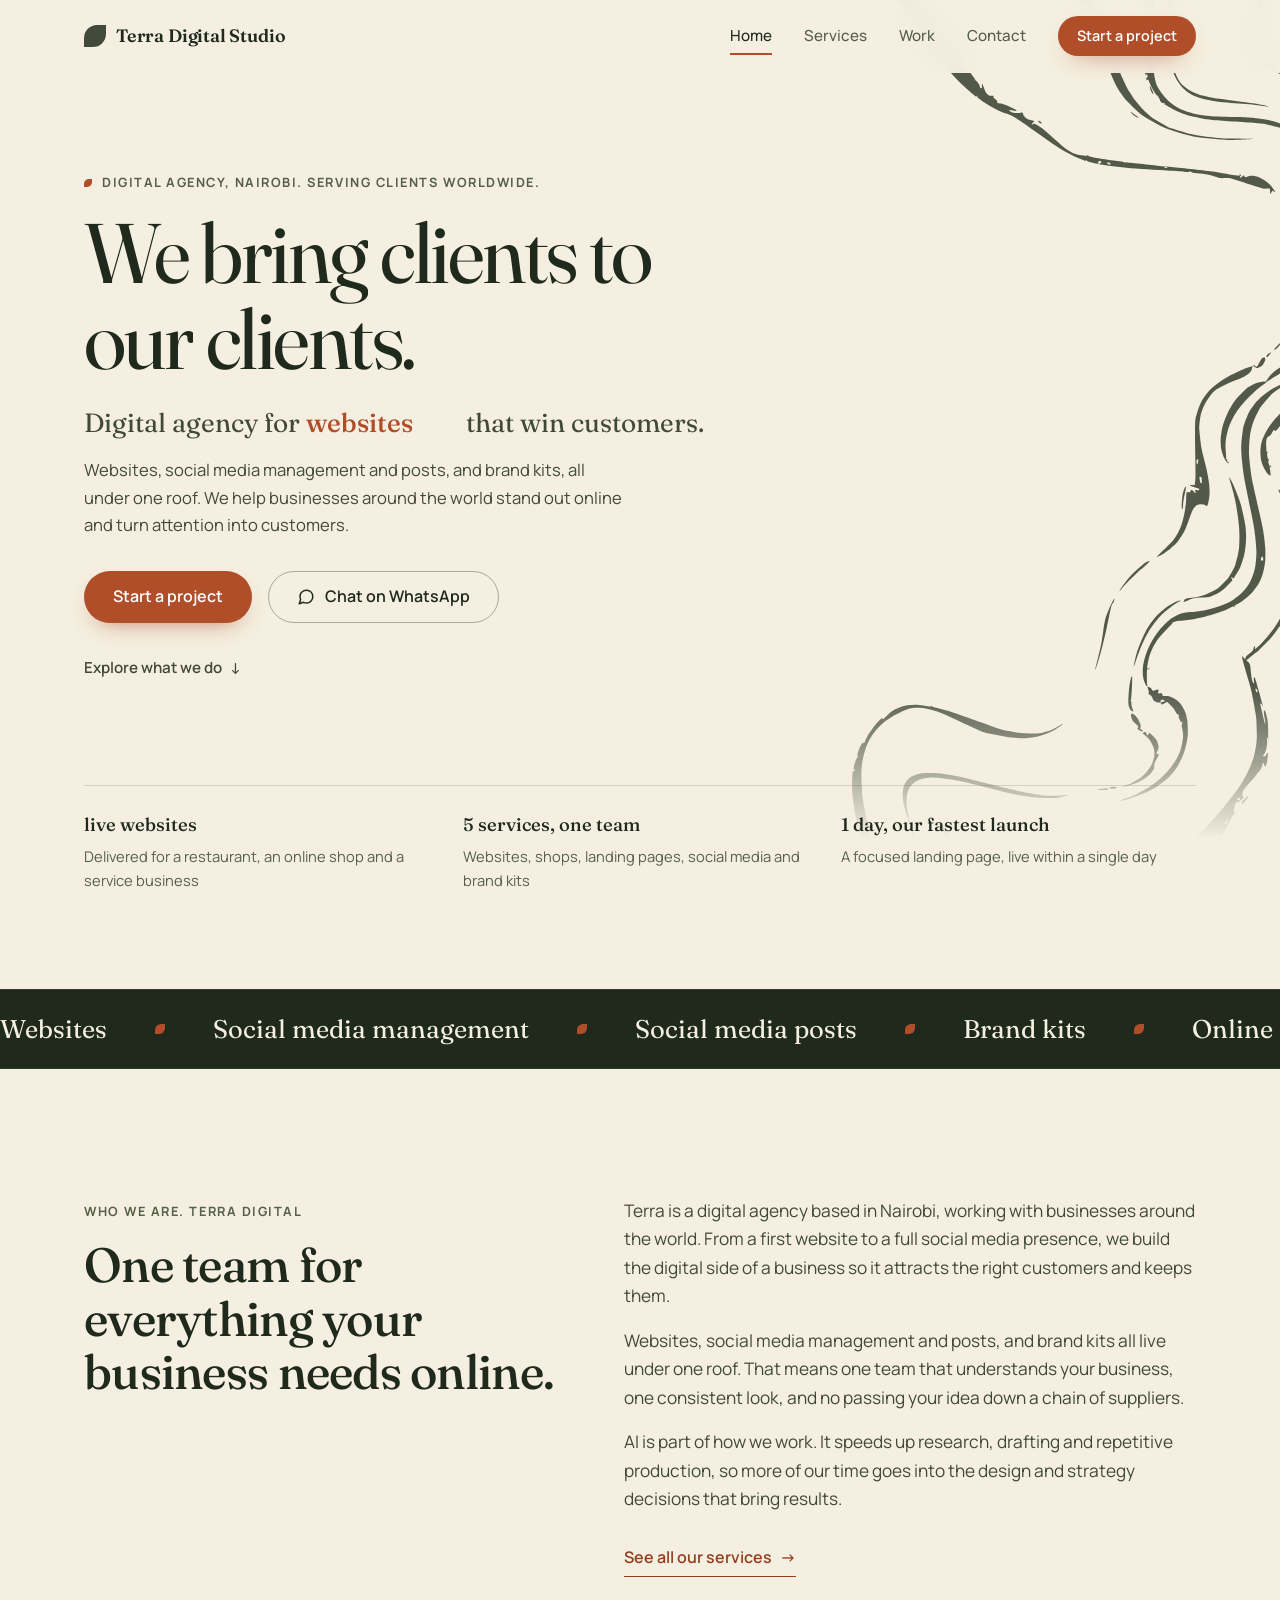
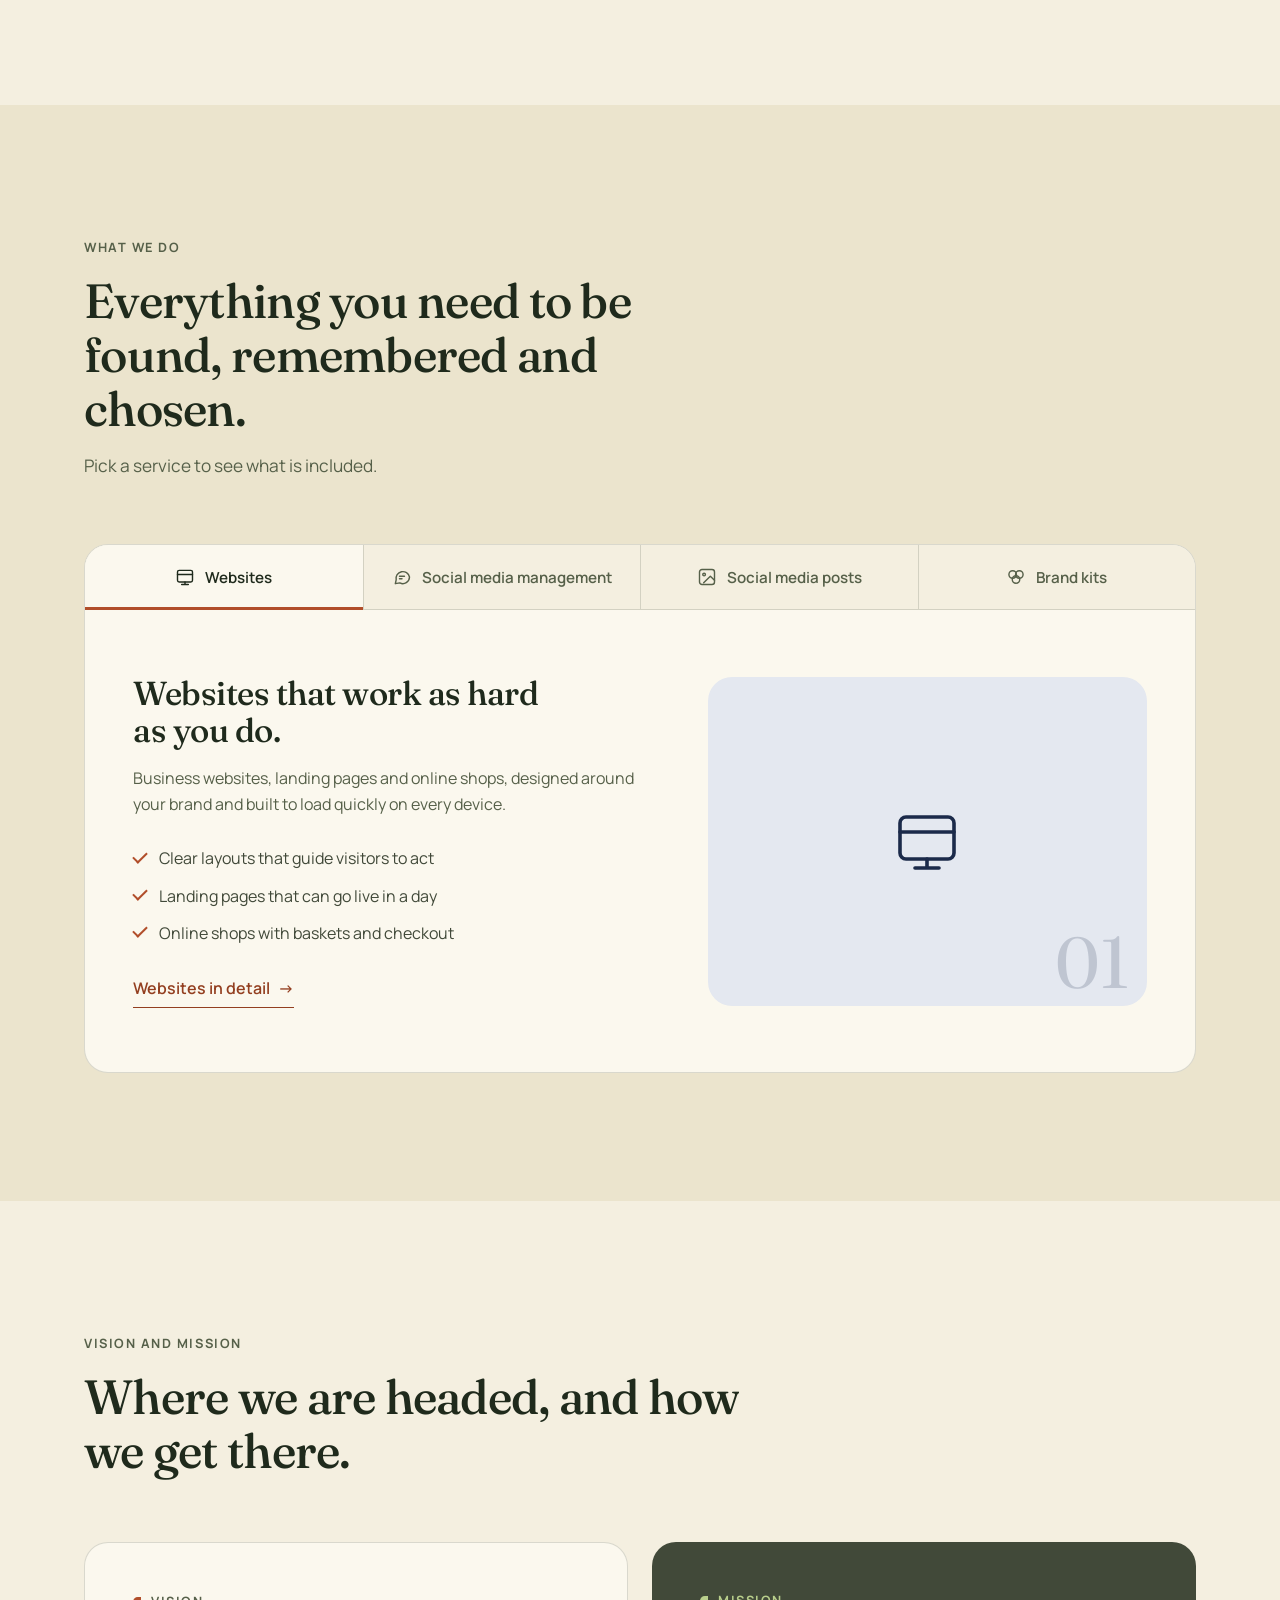
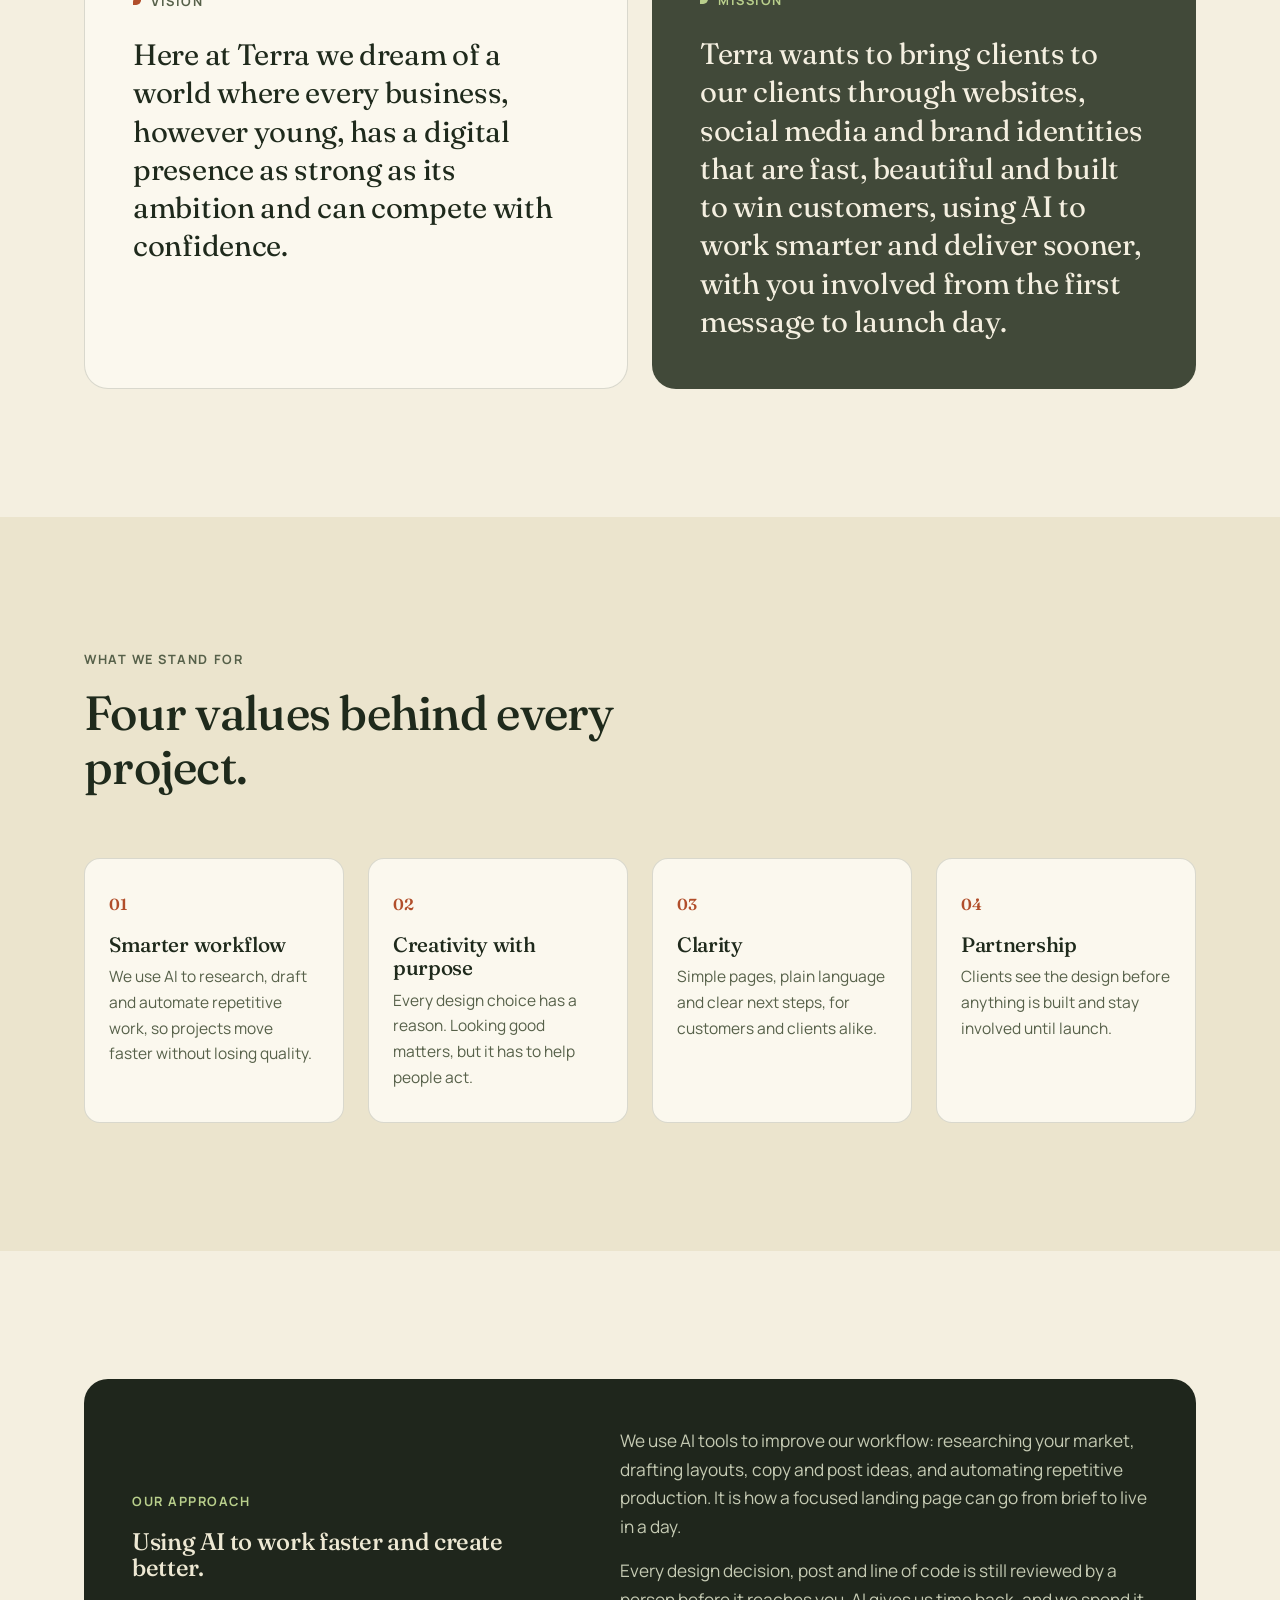
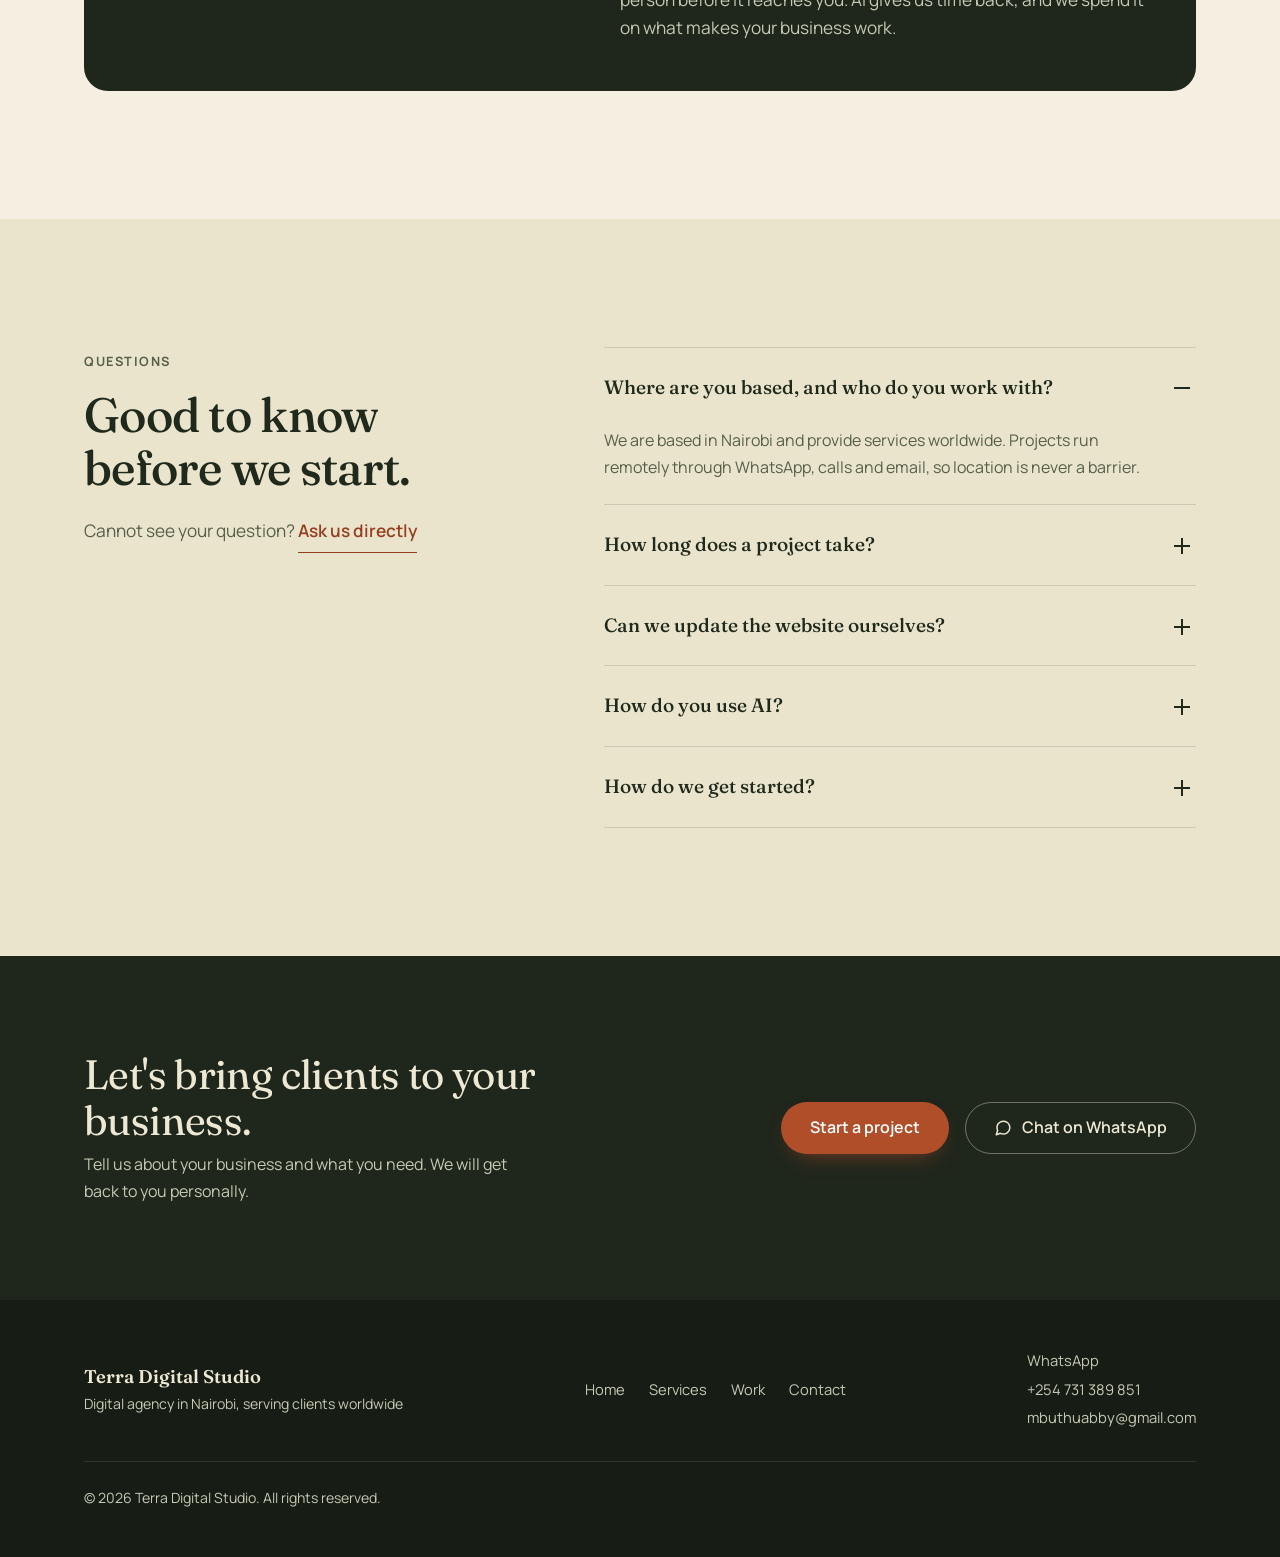
==== commit 2b65c8ce: "Add files via upload" ====
--- a/index.html
+++ b/index.html
@@ -263,7 +263,7 @@
 <footer class="site-footer">
   <div class="container footer-inner">
     <div>
-      <p class="footer-name">Nairobi Digital Studio</p>
+      <p class="footer-name">Terra Digital Studio</p>
       <p class="footer-role">Digital agency in Nairobi, serving clients worldwide</p>
     </div>
     <nav class="footer-nav" aria-label="Footer">
@@ -278,7 +278,7 @@
       <li><a href="mailto:mbuthuabby@gmail.com">mbuthuabby@gmail.com</a></li>
     </ul>
   </div>
-  <div class="container footer-base"><p class="footer-copy">&copy; 2026 Nairobi Digital Studio. All rights reserved.</p></div>
+  <div class="container footer-base"><p class="footer-copy">&copy; 2026 Terra Digital Studio. All rights reserved.</p></div>
 </footer>
 
 <script src="script.js" defer></script>
